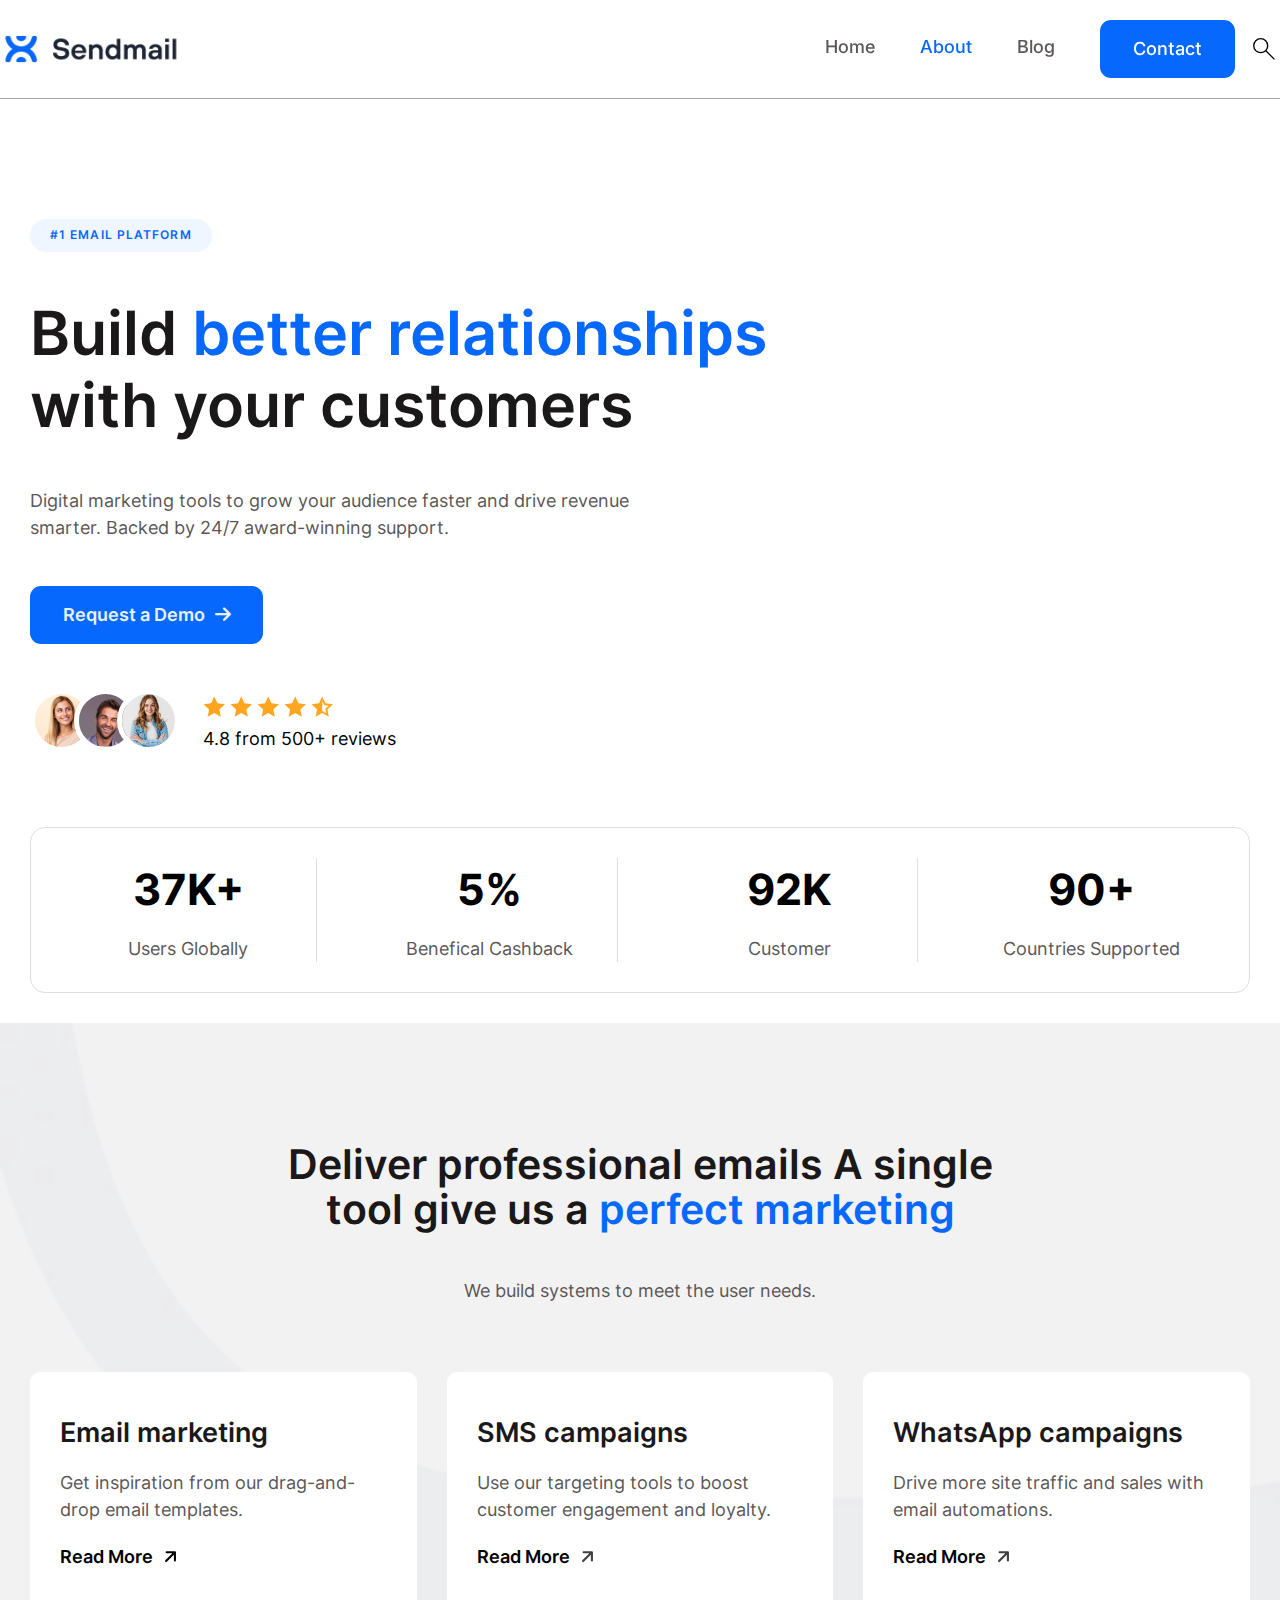
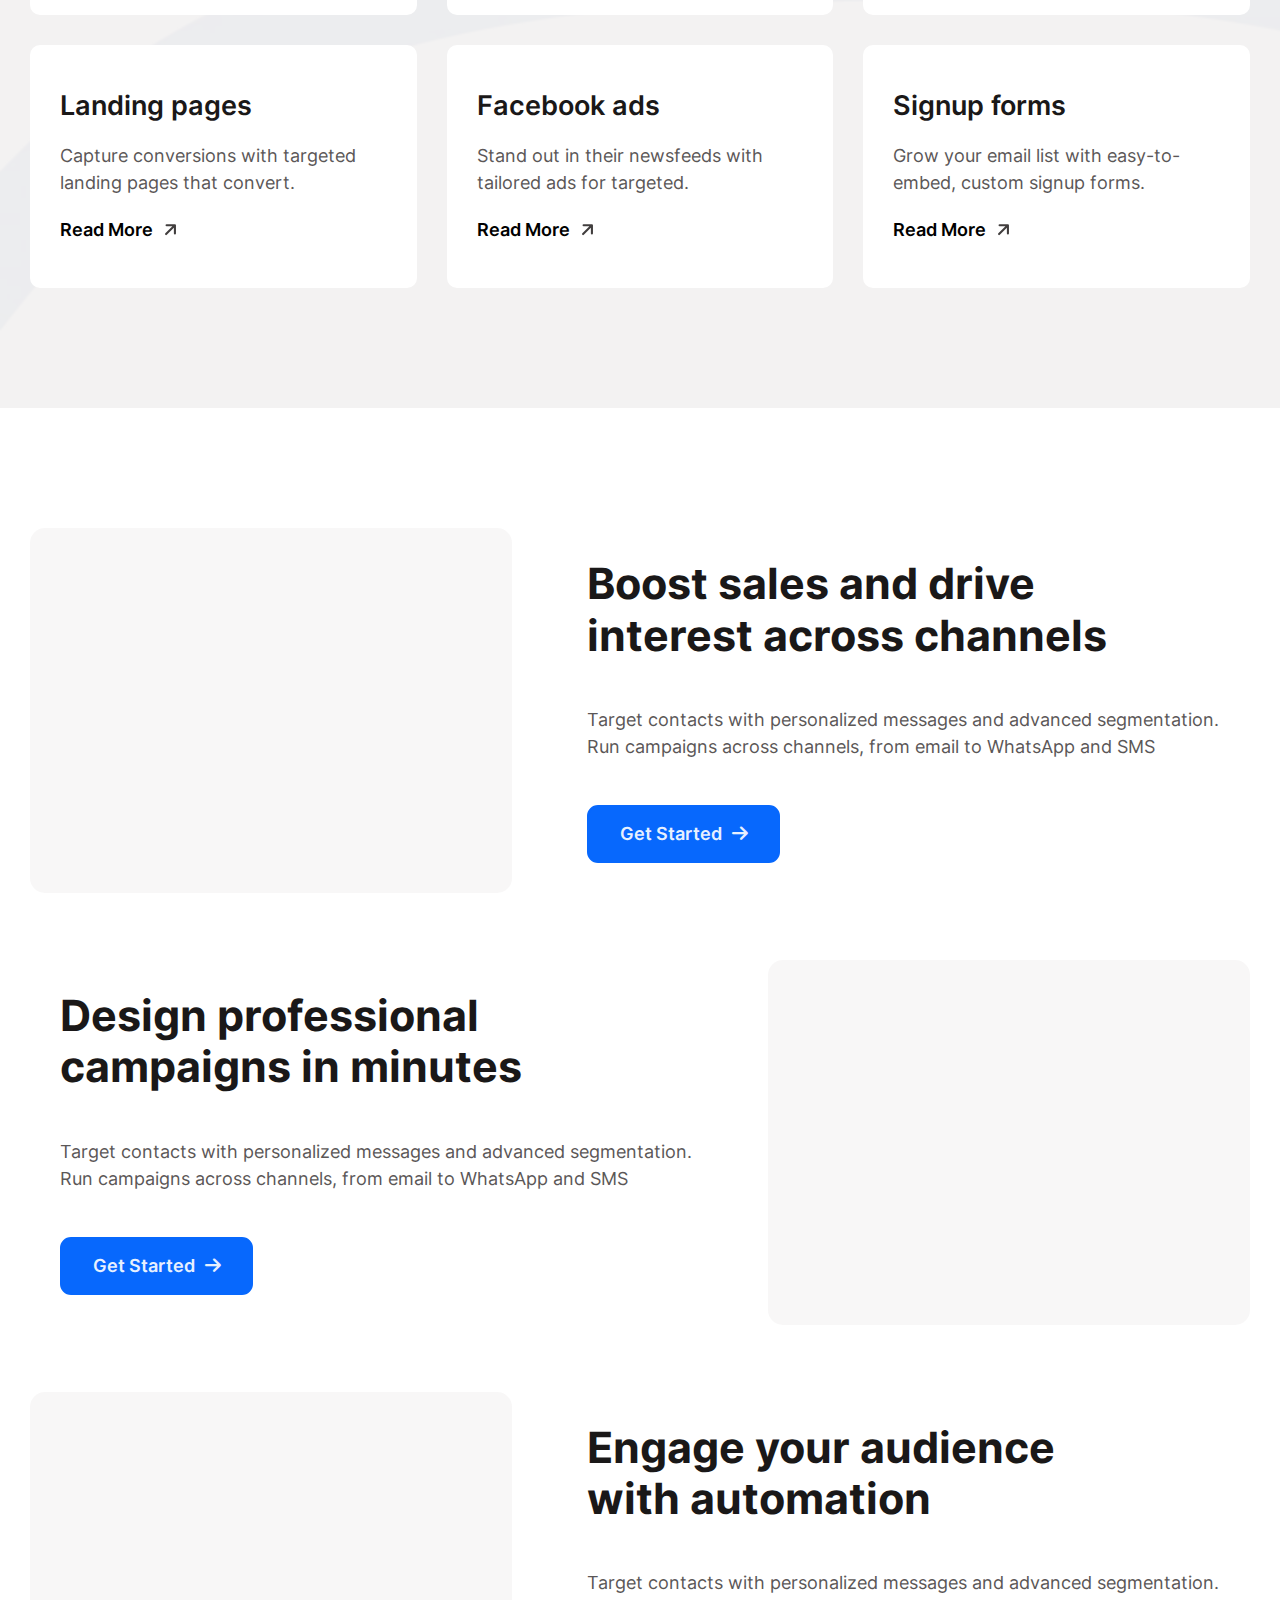
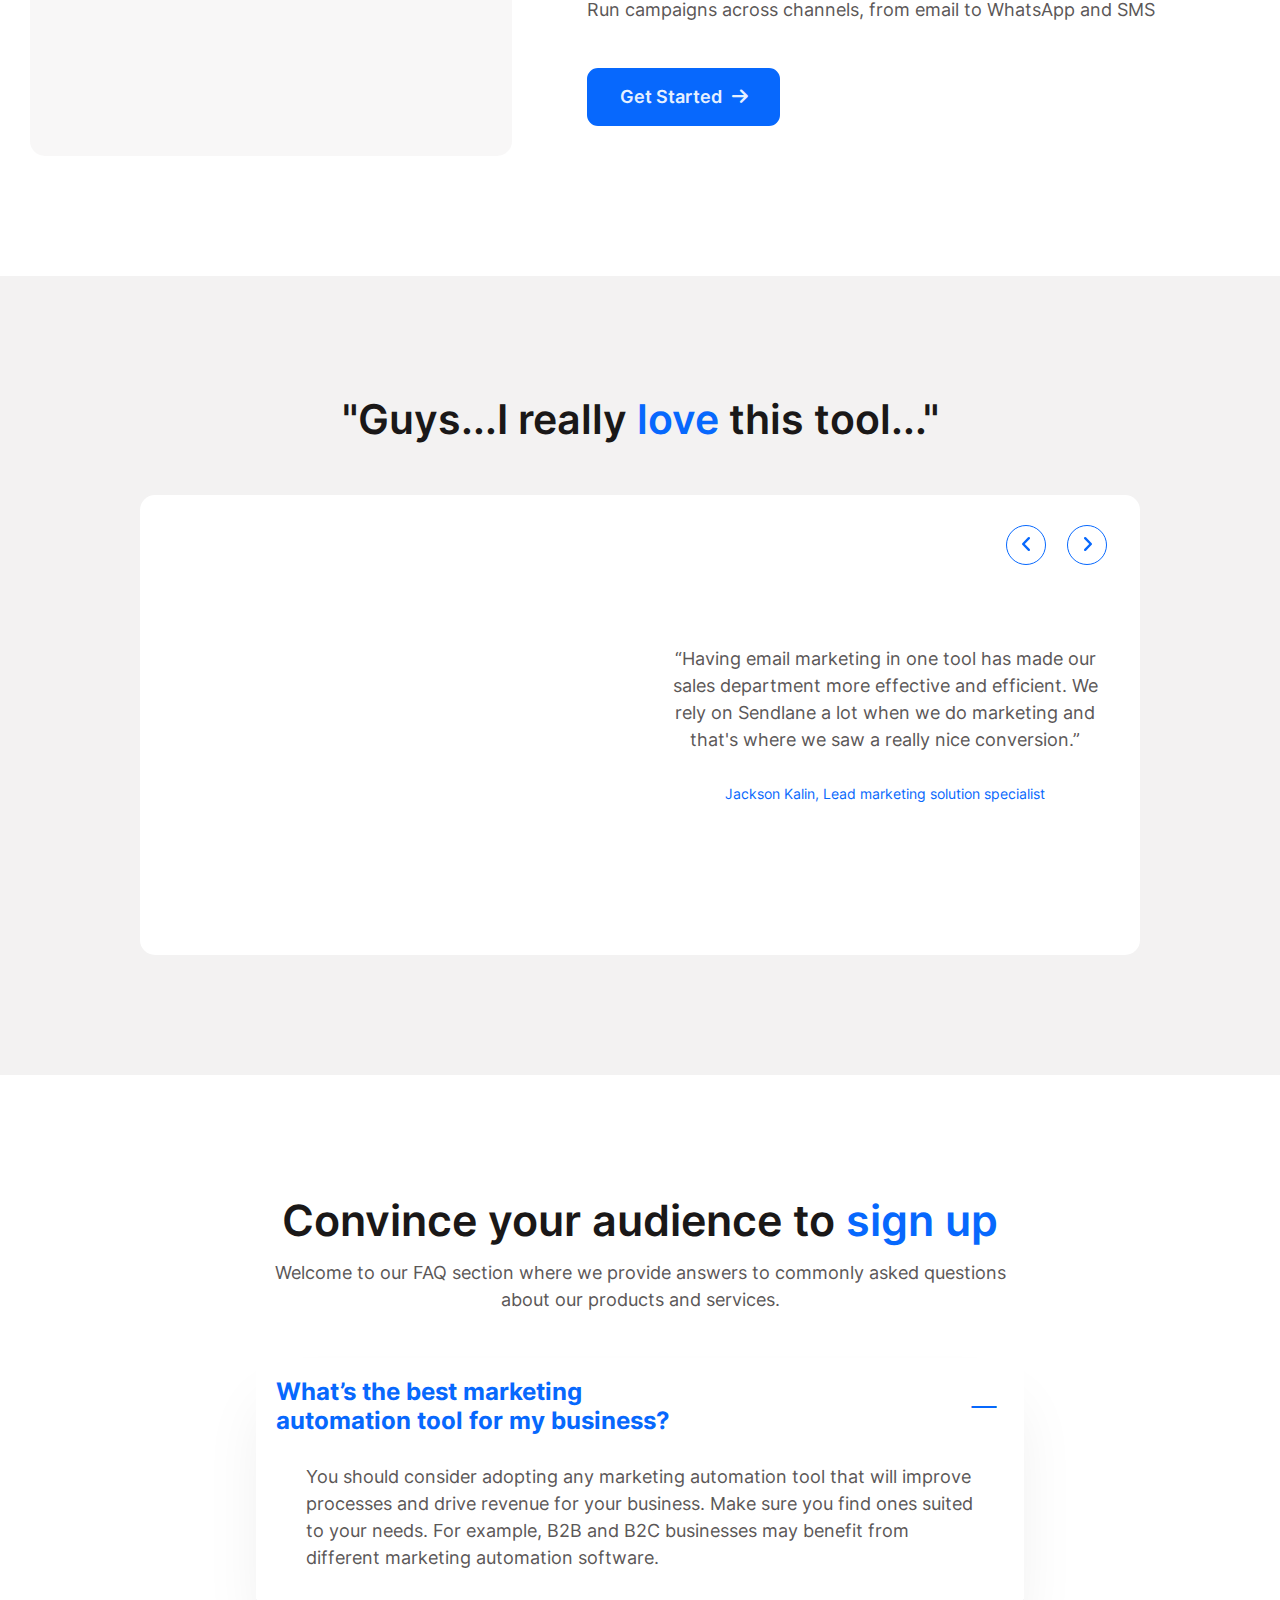
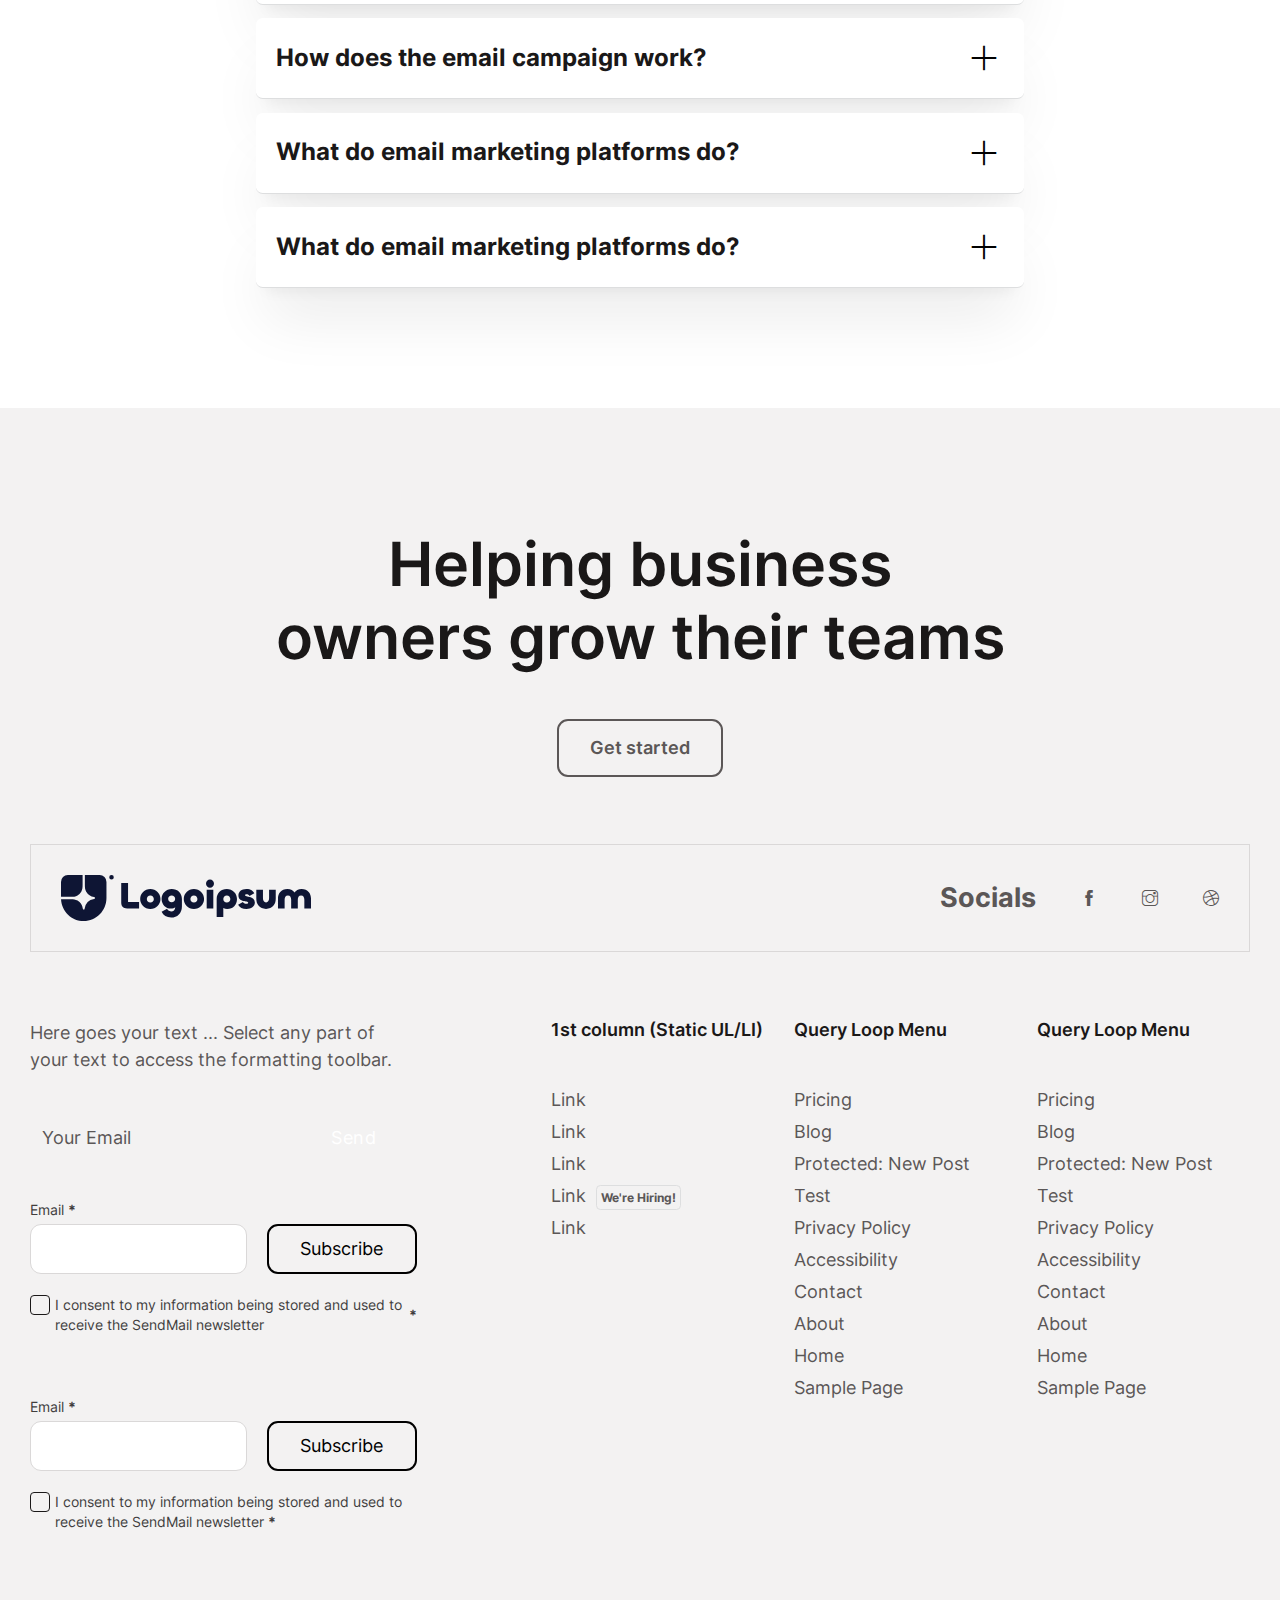
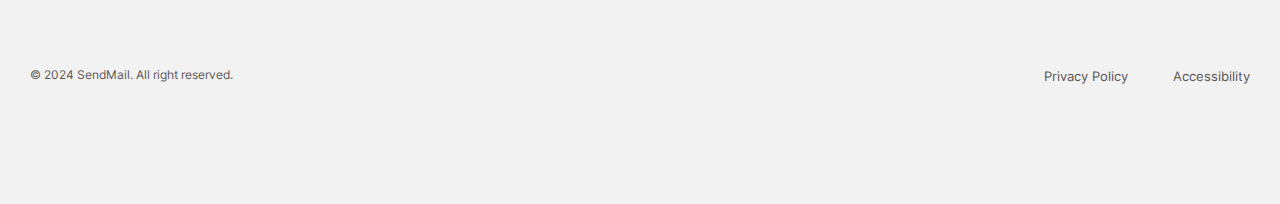
==== about/index.html @ 410b0bc0 "Updated/Added simply-static-1-1717700110" ====
<!DOCTYPE html>
<html lang="en-US">
<head>
<meta charset="UTF-8">
<meta name="viewport" content="width=device-width, initial-scale=1">
<title>About &#8211; SendMail</title>
<meta name="robots" content="noindex, nofollow">
<link rel="dns-prefetch" href="//fonts.googleapis.com">
<link rel="alternate" type="application/rss+xml" title="SendMail &raquo; Feed" href="/feed/">
<link rel="alternate" type="application/rss+xml" title="SendMail &raquo; Comments Feed" href="/comments/feed/">
<script>
window._wpemojiSettings = {"baseUrl":"https:\/\/s.w.org\/images\/core\/emoji\/15.0.3\/72x72\/","ext":".png","svgUrl":"https:\/\/s.w.org\/images\/core\/emoji\/15.0.3\/svg\/","svgExt":".svg","source":{"concatemoji":"\/wp-includes\/js\/wp-emoji-release.min.js?ver=6.5.4"}};
/*! This file is auto-generated */
!function(i,n){var o,s,e;function c(e){try{var t={supportTests:e,timestamp:(new Date).valueOf()};sessionStorage.setItem(o,JSON.stringify(t))}catch(e){}}function p(e,t,n){e.clearRect(0,0,e.canvas.width,e.canvas.height),e.fillText(t,0,0);var t=new Uint32Array(e.getImageData(0,0,e.canvas.width,e.canvas.height).data),r=(e.clearRect(0,0,e.canvas.width,e.canvas.height),e.fillText(n,0,0),new Uint32Array(e.getImageData(0,0,e.canvas.width,e.canvas.height).data));return t.every(function(e,t){return e===r[t]})}function u(e,t,n){switch(t){case"flag":return n(e,"🏳️‍⚧️","🏳️​⚧️")?!1:!n(e,"🇺🇳","🇺​🇳")&&!n(e,"🏴󠁧󠁢󠁥󠁮󠁧󠁿","🏴​󠁧​󠁢​󠁥​󠁮​󠁧​󠁿");case"emoji":return!n(e,"🐦‍⬛","🐦​⬛")}return!1}function f(e,t,n){var r="undefined"!=typeof WorkerGlobalScope&&self instanceof WorkerGlobalScope?new OffscreenCanvas(300,150):i.createElement("canvas"),a=r.getContext("2d",{willReadFrequently:!0}),o=(a.textBaseline="top",a.font="600 32px Arial",{});return e.forEach(function(e){o[e]=t(a,e,n)}),o}function t(e){var t=i.createElement("script");t.src=e,t.defer=!0,i.head.appendChild(t)}"undefined"!=typeof Promise&&(o="wpEmojiSettingsSupports",s=["flag","emoji"],n.supports={everything:!0,everythingExceptFlag:!0},e=new Promise(function(e){i.addEventListener("DOMContentLoaded",e,{once:!0})}),new Promise(function(t){var n=function(){try{var e=JSON.parse(sessionStorage.getItem(o));if("object"==typeof e&&"number"==typeof e.timestamp&&(new Date).valueOf()<e.timestamp+604800&&"object"==typeof e.supportTests)return e.supportTests}catch(e){}return null}();if(!n){if("undefined"!=typeof Worker&&"undefined"!=typeof OffscreenCanvas&&"undefined"!=typeof URL&&URL.createObjectURL&&"undefined"!=typeof Blob)try{var e="postMessage("+f.toString()+"("+[JSON.stringify(s),u.toString(),p.toString()].join(",")+"));",r=new Blob([e],{type:"text/javascript"}),a=new Worker(URL.createObjectURL(r),{name:"wpTestEmojiSupports"});return void(a.onmessage=function(e){c(n=e.data),a.terminate(),t(n)})}catch(e){}c(n=f(s,u,p))}t(n)}).then(function(e){for(var t in e)n.supports[t]=e[t],n.supports.everything=n.supports.everything&&n.supports[t],"flag"!==t&&(n.supports.everythingExceptFlag=n.supports.everythingExceptFlag&&n.supports[t]);n.supports.everythingExceptFlag=n.supports.everythingExceptFlag&&!n.supports.flag,n.DOMReady=!1,n.readyCallback=function(){n.DOMReady=!0}}).then(function(){return e}).then(function(){var e;n.supports.everything||(n.readyCallback(),(e=n.source||{}).concatemoji?t(e.concatemoji):e.wpemoji&&e.twemoji&&(t(e.twemoji),t(e.wpemoji)))}))}((window,document),window._wpemojiSettings);
</script>
<link rel="preconnect" href="https://fonts.gstatic.com/" crossorigin>
<link rel="stylesheet" id="bricks-advanced-themer-css" href="/wp-content/plugins/bricks-advanced-themer/assets/css/bricks-advanced-themer.css?ver=1716417690" media="all">
<style id="bricks-advanced-themer-inline-css">:root{--min-viewport:360;--max-viewport:1600;--base-font:10;--clamp-unit:1vw;}:root,.brxc-light-colors{}</style>
<style id="wp-emoji-styles-inline-css">img.wp-smiley, img.emoji {
		display: inline !important;
		border: none !important;
		box-shadow: none !important;
		height: 1em !important;
		width: 1em !important;
		margin: 0 0.07em !important;
		vertical-align: -0.1em !important;
		background: none !important;
		padding: 0 !important;
	}</style>
<link rel="stylesheet" id="automaticcss-core-css" href="/wp-content/uploads/automatic-css/automatic.css?ver=1716597364" media="all">
<style id="automaticcss-core-inline-css">/* File: automatic-custom-css.css - Version: 3.0.0-beta-2.2 - Generated: 2024-05-24 17:36:05 */</style>
<link rel="stylesheet" id="automaticcss-gutenberg-css" href="/wp-content/uploads/automatic-css/automatic-gutenberg.css?ver=1716597366" media="all">
<link rel="stylesheet" id="automaticcss-gutenberg-color-palette-css" href="/wp-content/uploads/automatic-css/automatic-gutenberg-color-palette.css?ver=1716597368" media="all">
<style id="classic-theme-styles-inline-css">/*! This file is auto-generated */
.wp-block-button__link{color:#fff;background-color:#32373c;border-radius:9999px;box-shadow:none;text-decoration:none;padding:calc(.667em + 2px) calc(1.333em + 2px);font-size:1.125em}.wp-block-file__button{background:#32373c;color:#fff;text-decoration:none}</style>
<link rel="stylesheet" id="bricks-frontend-css" href="/wp-content/themes/bricks/assets/css/frontend.min.css?ver=1715618964" media="all">
<style id="bricks-frontend-inline-css">:root {    --x-backtotop-stroke-width: 4px;}[data-x-backtotop] {    position: fixed;    background: none;    border: none;    box-shadow: none;    z-index: 10;    box-shadow: 10px 10px 30px 0 rgb(0 0 0 / 12%);    transition: all .125s ease-in;    text-align: center;    opacity: 0;    width: 60px;    height: 60px;    right: 40px;    bottom: 40px;    transform: translateY(10px);}[data-x-backtotop*=progress] {    height: auto!important;}[data-x-backtotop*=progress] {    border-radius: 1000px;}body.bricks-is-frontend [data-x-backtotop]:focus {    outline: none;}body.bricks-is-frontend [data-x-backtotop]:focus-visible {    outline: thin dotted currentcolor;}.x-back-to-top.brx-draggable.is-empty {    min-height: 0;    min-width: 0;}.x-back-to-top[aria-hidden=true] {    pointer-events: none;}.x-back-to-top_progress {    vertical-align: middle;    overflow: visible;    z-index: 1;}svg.x-back-to-top_progress:not(:root) {    overflow: visible;}.x-back-to-top_content {    display: flex;    align-items: center;    justify-content: center;    flex-direction: column;    height: 100%;    width: 100%;}[data-x-backtotop*=progress] .x-back-to-top_content {    position: absolute;    top: 0;    left: 0;    right: 0;    bottom: 0;    z-index: -1;    overflow: hidden;    border-radius: 1000px;}.x-back-to-top_progress-line {    fill: transparent;    stroke-width: calc( var(--x-backtotop-stroke-width) + 1px);    stroke: #111;    stroke-linecap: round;}.x-back-to-top_progress-background {    stroke: #e5e5e5;    fill: transparent;    stroke-width: var(--x-backtotop-stroke-width);}/* oxyprops */svg.x-back-to-top_progress {    inline-size: auto;}.x-back-to-top_builder-preview {    opacity: 1!important;    transform: none!important;}.brx-body.iframe [data-x-backtotop].brx-draggable {    transition: all .125s ease-in}.brx-body.iframe .x-back-to-top {    transition-property: all!important;}.brx-body.iframe .brx-draggable.is-empty:not(.editing) {    outline: none;}
@font-face{font-family:"Inter";font-weight:400;font-display:swap;src:url(/wp-content/uploads/2024/05/Inter-VariableFont_slntwght.woff2) format("woff2");}@font-face{font-family:"Inter";font-weight:600;font-display:swap;src:url(/wp-content/uploads/2024/05/Inter-VariableFont_slntwght.woff2) format("woff2");}@font-face{font-family:"Inter";font-weight:700;font-display:swap;src:url(/wp-content/uploads/2024/05/Inter-VariableFont_slntwght.woff2) format("woff2");}@font-face{font-family:"Inter";font-weight:800;font-display:swap;src:url(/wp-content/uploads/2024/05/Inter-VariableFont_slntwght.woff2) format("woff2");}</style>
<link rel="stylesheet" id="bricks-child-css" href="/wp-content/themes/bricks-child/style.css?ver=1709125742" media="all">
<link rel="stylesheet" id="bricks-font-awesome-6-css" href="/wp-content/themes/bricks/assets/css/libs/font-awesome-6.min.css?ver=1715618964" media="all">
<link rel="stylesheet" id="bricks-themify-icons-css" href="/wp-content/themes/bricks/assets/css/libs/themify-icons.min.css?ver=1715618964" media="all">
<link rel="stylesheet" id="x-ws-forms-css" href="/wp-content/plugins/bricksextras/components/assets/css/wsforms.css?ver=1.5.1" media="all">
<link rel="stylesheet" id="automaticcss-bricks-css" href="/wp-content/uploads/automatic-css/automatic-bricks.css?ver=1716597366" media="all">
<link rel="stylesheet" id="color-scheme-switcher-frontend-css" href="/wp-content/plugins/automaticcss-plugin/classes/Features/Color_Scheme_Switcher/css/frontend.css?ver=1716417782" media="all">
<link rel="stylesheet" id="automaticcss-frames-css" href="/wp-content/uploads/automatic-css/automatic-frames.css?ver=1716597368" media="all">
<style id="bricks-frontend-inline-inline-css">html {scroll-behavior: smooth}
/* GLOBAL VARIABLES CSS */
:root {}
/* COLOR VARS */
:root {
--bricks-color-acss_import_transparent: transparent;
}

/* THEME STYLE CSS */

/* BREAKPOINT: Desktop (BASE) */
 body {font-family: "Inter"}
 h1,  h2,  h3,  h4,  h5,  h6 {font-weight: 600}
 .brxe-container {width: 1280px}
 .woocommerce main.site-main {width: 1280px}
 #brx-content.wordpress {width: 1280px}

/* GLOBAL CLASSES CSS */

/* BREAKPOINT: Desktop (BASE) */
.header.brxe-div {border-bottom: 1px solid var(--neutral-semi-light)}
.header { margin-inline: auto; /* Uncomment line below if you want glass blur effect */	/* backdrop-filter: blur(5px); */}


/* BREAKPOINT: Desktop (BASE) */
.header__inner.brxe-container {display: flex; flex-direction: row; align-items: center; justify-content: space-between; align-self: center !important; padding-top: var(--space-s); padding-right: var(--section-padding-x); padding-bottom: var(--space-s); padding-left: var(--section-padding-x)}

/* BREAKPOINT: Mobile landscape */
@media (max-width: 767px) {
.header__inner.brxe-container {flex-wrap: nowrap}
}

/* BREAKPOINT: Desktop (BASE) */
.header__logo.brxe-image {width: 10em}


/* BREAKPOINT: Desktop (BASE) */
.nav.brxe-nav-menu .bricks-mobile-menu-toggle {color: var(--fr-text-dark)}
.nav.brxe-nav-menu .bricks-mobile-menu > li > a {color: var(--fr-text-light)}
.nav.brxe-nav-menu .bricks-mobile-menu > li > .brx-submenu-toggle > * {color: var(--fr-text-light)}
.nav.brxe-nav-menu .bricks-nav-menu > li {margin-left: 0}
.nav.brxe-nav-menu .bricks-nav-menu .sub-menu .brx-submenu-toggle > a + button {color: var(--link-color); font-size: var(--text-s); line-height: 1}
.nav.brxe-nav-menu .bricks-nav-menu .sub-menu {background-color: var(--shade-ultra-light)}
.nav.brxe-nav-menu .bricks-nav-menu .sub-menu > li > a {color: var(--link-color)}
.nav.brxe-nav-menu .bricks-nav-menu .sub-menu > li > .brx-submenu-toggle > * {color: var(--link-color)}
.nav.brxe-nav-menu .bricks-mobile-menu .sub-menu > li > a {color: var(--fr-text-light)}
.nav.brxe-nav-menu .bricks-mobile-menu .sub-menu > li > .brx-submenu-toggle > * {color: var(--fr-text-light)}
.nav.brxe-nav-menu .bricks-nav-menu > li:hover > a {color: var(--link-color-hover)}
.nav.brxe-nav-menu .bricks-nav-menu > li:hover > .brx-submenu-toggle > * {color: var(--link-color-hover)}
.nav.brxe-nav-menu {font-variation-settings: "wght" 500; width: 100%; display: flex; justify-content: flex-end}
.nav.brxe-nav-menu .bricks-nav-menu > li > a {color: var(--neutral-semi-dark); line-height: var(--btn-line-height); font-weight: 200; padding-top: calc(var(--btn-pad-y) / 1); padding-bottom: calc(var(--btn-pad-y) / 1); justify-content: center}
.nav.brxe-nav-menu .bricks-nav-menu > li > .brx-submenu-toggle > * {color: var(--neutral-semi-dark); line-height: var(--btn-line-height); font-weight: 200; padding-top: calc(var(--btn-pad-y) / 1); padding-bottom: calc(var(--btn-pad-y) / 1)}
.nav.brxe-nav-menu .bricks-nav-menu .current-menu-item > a {color: var(--link-color-active)}
.nav.brxe-nav-menu .bricks-nav-menu .current-menu-item > .brx-submenu-toggle > * {color: var(--link-color-active)}
.nav.brxe-nav-menu .bricks-nav-menu > .current-menu-parent > a {color: var(--link-color-active)}
.nav.brxe-nav-menu .bricks-nav-menu > .current-menu-parent > .brx-submenu-toggle > * {color: var(--link-color-active)}
.nav.brxe-nav-menu .bricks-nav-menu > .current-menu-ancestor > a {color: var(--link-color-active)}
.nav.brxe-nav-menu .bricks-nav-menu > .current-menu-ancestor > .brx-submenu-toggle > * {color: var(--link-color-active)}
.nav.brxe-nav-menu .bricks-nav-menu .sub-menu > li:hover > a {color: var(--link-color-hover)}
.nav.brxe-nav-menu .bricks-nav-menu .sub-menu > li:hover > .brx-submenu-toggle > * {color: var(--link-color-hover)}
.nav.brxe-nav-menu .bricks-nav-menu .sub-menu .brx-submenu-toggle > a:hover + button {color: var(--link-color-hover)}
.nav.brxe-nav-menu .bricks-nav-menu .sub-menu button[aria-expanded="true"] > * {transform:  rotateZ(270deg)}
.nav.brxe-nav-menu .bricks-nav-menu button[aria-expanded="true"] > * {transform:  rotateZ(180deg)}
.nav.brxe-nav-menu .bricks-nav-menu .sub-menu .brx-submenu-toggle button {padding-right: 20px}
.nav.brxe-nav-menu .bricks-nav-menu .sub-menu a {padding-right: 0; padding-left: 0}
.nav.brxe-nav-menu .bricks-nav-menu .sub-menu button {padding-right: 0; padding-left: 0}
.nav.brxe-nav-menu .bricks-nav-menu {gap: var(--content-gap)}
.nav.brxe-nav-menu .bricks-nav-menu > li > .brx-submenu-toggle {justify-content: center}
/* This menu automatically turns the last link in your menu into a button and positions it to the right. This is better than using a physical button outside your menu, because it retains a working link for the CTA item in your mobile menu and maintains proper semantic menu/list structure. All styling can be adjusted below */.nav { --link-color: var(--primary-ultra-dark); --link-color-hover: var(--primary-hover); --link-color-active: var(--primary);	--button-color: var(--primary); --button-color-hover: var(--primary-hover);  --button-text: var(--fr-text-light);  --button-text-hover: var(--fr-text-light);  --toggle-gap: .5em; --sub-li-padding: 1em;} .nav ul.bricks-mobile-menu { display: flex; align-items: center;} .show-mobile-menu ul.bricks-mobile-menu { display: flex; flex-direction: column; align-items: flex-start;} .nav { 	align-items: center; } .nav nav {	width: 100%;}/* Center Navigation when Nav is set to width:100% */.nav .bricks-nav-menu > li:first-child,.nav .bricks-nav-menu > li:last-child { margin-inline-start: auto;}/* Button Styling */.nav .bricks-nav-menu > li:last-child a {	background-color: var(--button-color); border-color: var(--button-color);	color: var(--button-text)!important; border-width: var(--btn-border-size); border-radius: var(--btn-radius); border-style: solid;  min-inline-size: var(--btn-width); line-height: var(--btn-line-height);  letter-spacing: var(--btn-letter-spacing); text-transform: var(--btn-text-transform); text-decoration: var(--btn-text-decoration);	font-style: var(--btn-text-style); font-weight: var(--btn-weight); padding: var(--btn-pad-y) var(--btn-pad-x); justify-content: center; text-align: center;}/* Button Hover Styling */.nav .bricks-nav-menu > li:last-child a:hover {	background-color: var(--button-color-hover); border-color: var(--button-color-hover);	color: var(--button-text-hover)!important;} .nav .brx-submenu-toggle {	display: flex; flex-direction: row; gap: var(--toggle-gap);} .nav .brx-submenu-toggle button { margin: 0!important; padding: 0!important;} .nav .sub-menu {	min-inline-size: max-content!important;} .nav .sub-menu li {	padding-inline: var(--sub-li-padding);}

/* BREAKPOINT: Tablet portrait */
@media (max-width: 991px) {
.nav.brxe-nav-menu {line-height: 0}
}
/* BREAKPOINT: Mobile landscape */
@media (max-width: 767px) {
.nav.brxe-nav-menu .bricks-mobile-menu > .menu-item-has-children .brx-submenu-toggle button {color: var(--fr-text-light)}
}

/* BREAKPOINT: Desktop (BASE) */
.fr-hero.brxe-section {row-gap: var(--container-gap)}


/* BREAKPOINT: Desktop (BASE) */
.fr-hero-bravo__content-wrapper.brxe-container {align-items: flex-start; justify-content: center; text-align: left; row-gap: var(--space-l)}
b


/* BREAKPOINT: Desktop (BASE) */
.fr-cta-links-alpha.brxe-block {display: flex; flex-wrap: wrap; row-gap: var(--space-m); column-gap: var(--space-m); width: 100%; flex-direction: row; align-items: center}

/* BREAKPOINT: Mobile portrait */
@media (max-width: 478px) {
/* CUSTOM CSS */
.fr-cta-links-alpha > * {
  width: 100% !important;
}
}

/* BREAKPOINT: Desktop (BASE) */
.fr-avatar-group-alpha.brxe-div {display: flex; flex-wrap: nowrap; justify-content: flex-start; width: var(--avatar-size); margin-right: 65px; align-items: center; column-gap: var(--space-m)}
.fr-avatar-group-alpha {	--overlap: 2.75em; --avatar-size: 3.5em;} .fr-avatar-group-alpha > *:not(:first-child) {	margin-left: calc(var(--overlap) * -1);}


/* BREAKPOINT: Desktop (BASE) */
.fr-avatar-group-alpha__avatar.brxe-image:not(.tag) {object-fit: cover; border: 5px solid var(--white); border-radius: 50vw}
.fr-avatar-group-alpha__avatar.brxe-image img {object-fit: cover; border: 5px solid var(--white); border-radius: 50vw}
.fr-avatar-group-alpha__avatar.brxe-image {width: var(--avatar-size); overflow: hidden; height: var(--avatar-size)}


/* BREAKPOINT: Desktop (BASE) */
.fr-rating-alpha.brxe-div {display: flex; row-gap: .25em; column-gap: .25em}
/* RATINGS WON'T RENDER IN BUILDER *//* To change the star rating, change the value of the data attribute in the attributes tab on this element. If you want the rating to be generated dynamically, create a "rating" custom field for your parent element and then inject the value of that field dynamically into the data attribute value field. */.fr-rating-alpha {	--icon-size: 1.25em;} .fr-rating-alpha > *:first-child {display: none;} /* Hide half star by default */[data-rating*="."] > *:first-child {display: flex;} /* Show half star for decimal ratings */[data-rating*=".0"] > *:first-child {display: none !important;} /* Hide half star for .0 ratings */[data-rating^="1"] > *:nth-child(n+3) { display: none;}[data-rating^="2"] > *:nth-child(n+4) { display: none;}[data-rating^="3"] > *:nth-child(n+5) { display: none;}[data-rating^="4"] > *:nth-child(n+6) { display: none;}


/* BREAKPOINT: Desktop (BASE) */
.fr-rating-alpha__icon.brxe-icon {color: #ffa51f; fill: #ffa51f; font-size: var(--text-m)}


/* BREAKPOINT: Desktop (BASE) */
.fr-rating-alpha__icon-half.brxe-icon {order: 1}


/* BREAKPOINT: Desktop (BASE) */
.accent-heading.brxe-text-basic {font-size: var(--text-s); line-height: 1; color: var(--primary); text-transform: uppercase; letter-spacing: 1.1px; font-weight: 600; order: -1; padding-top: calc(var(--space-xs) / 1.3); padding-right: var(--space-s); padding-bottom: calc(var(--space-xs) / 1.3); padding-left: var(--space-s); background-color: var(--primary-light-trans-20); border-radius: var(--radius-xl)}


/* BREAKPOINT: Desktop (BASE) */
.stat-wrapper.brxe-block {row-gap: var(--space-xs); align-items: center; border-right-width: 1px; border-right-style: solid}


/* BREAKPOINT: Desktop (BASE) */
.stat-wrapper__counter.brxe-counter {font-size: var(--text-xxl); font-weight: 700; color: var(--black)}


/* BREAKPOINT: Desktop (BASE) */
.fr-feature-section-alpha.brxe-section {row-gap: var(--container-gap); background-color: var(--fr-bg-light); background-image: url(/wp-content/uploads/2024/05/Sendmail-Deliver-BG-2-1024x584.webp); background-size: cover; background-blend-mode: color-burn}


/* BREAKPOINT: Desktop (BASE) */
.fr-intro-alpha.brxe-container {align-items: center; text-align: center; row-gap: var(--content-gap)}

/* BREAKPOINT: Mobile landscape */
@media (max-width: 767px) {
.fr-intro-alpha.brxe-container {text-align: left; align-items: flex-start}
}

/* BREAKPOINT: Desktop (BASE) */
.fr-intro-alpha__heading.brxe-heading {line-height: 1.1; width: 30h}

/* BREAKPOINT: Mobile landscape */
@media (max-width: 767px) {
.fr-intro-alpha__heading.brxe-heading {font-size: var(--h1)}
}

/* BREAKPOINT: Desktop (BASE) */
.fr-feature-grid-alpha.brxe-container {display: grid; align-items: initial; grid-gap: var(--grid-gap); grid-template-columns: var(--grid-3); grid-template-rows: var(--grid-1); align-items: stretch; margin-top: 0; margin-bottom: 0; padding-left: 0}
.fr-feature-grid-alpha {	list-style-type: none;}

/* BREAKPOINT: Tablet portrait */
@media (max-width: 991px) {
.fr-feature-grid-alpha.brxe-container {grid-template-columns: var(--grid-2)}
}
/* BREAKPOINT: Mobile portrait */
@media (max-width: 478px) {
.fr-feature-grid-alpha.brxe-container {grid-template-columns: var(--grid-1)}
}

/* BREAKPOINT: Desktop (BASE) */
.fr-feature-card-alpha.brxe-div {flex-direction: column; display: flex; row-gap: var(--fr-card-gap); position: relative; padding-top: var(--space-l); padding-right: var(--fr-card-padding); padding-bottom: var(--space-l); padding-left: var(--fr-card-padding); background-color: var(--white); border-radius: var(--radius-m); align-self: flex-start !important; align-items: flex-start}
.fr-feature-card-alpha {	--icon-size: 2.5em; --icon-fill-color: var(--text-dark); --icon-stroke-color: var(--text-dark); --icon-fill-color-hover: var(--text-dark);  --icon-stroke-color-hover: var(--text-dark);}


/* BREAKPOINT: Desktop (BASE) */
.fr-feature-card-alpha__body.brxe-div {display: flex; flex-direction: column; row-gap: var(--fr-card-gap); position: static}


/* BREAKPOINT: Desktop (BASE) */
.fr-feature-card-alpha__heading.brxe-heading {position: static}


/* BREAKPOINT: Desktop (BASE) */
.fr-feature-card-alpha__lede.brxe-text-basic {margin-top: 0}


/* BREAKPOINT: Desktop (BASE) */
.fr-feature-grid-delta.brxe-container {display: grid; align-items: initial; grid-gap: var(--container-gap); grid-template-columns: var(--grid-1); grid-template-rows: var(--grid-1); margin-top: 0; margin-bottom: 0; padding-left: 0}
/* Grid Alternate */@media (min-width: 768px) {	.fr-feature-grid-delta .fr-feature-card-delta:nth-child(even) > *:last-child {  order: 1; }} .fr-feature-grid-delta{list-style-type: none;}


/* BREAKPOINT: Desktop (BASE) */
.fr-feature-card-delta.brxe-block {display: grid; align-items: initial; grid-template-columns: var(--grid-12); grid-template-rows: var(--grid-1); grid-auto-flow: column}
@media (min-width: 768px) {   .fr-feature-card-delta > *:first-child {  grid-column: span 7; }  .fr-feature-card-delta > *:last-child {  grid-column: span 5; }}

/* BREAKPOINT: Mobile landscape */
@media (max-width: 767px) {
.fr-feature-card-delta.brxe-block {row-gap: 0px; grid-template-columns: initial; grid-auto-flow: row}
}

/* BREAKPOINT: Desktop (BASE) */
.fr-feature-card-delta__content-wrapper.brxe-block {row-gap: var(--content-gap); padding-top: var(--fr-card-padding); padding-right: var(--fr-card-padding); padding-bottom: var(--fr-card-padding); padding-left: var(--fr-card-padding); justify-content: center}

/* BREAKPOINT: Mobile portrait */
@media (max-width: 478px) {
.fr-feature-card-delta__content-wrapper.brxe-block {padding-right: 0; padding-bottom: 0; padding-left: 0}
}

/* BREAKPOINT: Desktop (BASE) */
.fr-feature-card-delta__heading.brxe-heading {font-weight: 700; font-size: var(--text-xxl)}


/* BREAKPOINT: Desktop (BASE) */
.fr-feature-card-delta__media-wrapper.brxe-block {height: 100%; order: -1; justify-content: center; padding-top: var(--space-m); padding-right: var(--space-m); padding-bottom: var(--space-m); padding-left: var(--space-m); background-color: var(--neutral-light-trans-20); border-radius: var(--radius-l)}


/* BREAKPOINT: Desktop (BASE) */
.fr-feature-card-delta__image.brxe-image:not(.tag) {object-fit: cover; border-radius: var(--radius-l)}
.fr-feature-card-delta__image.brxe-image img {object-fit: cover; border-radius: var(--radius-l)}
.fr-feature-card-delta__image.brxe-image {width: 100%; height: 100%}


/* BREAKPOINT: Desktop (BASE) */
.footer.brxe-section {background-color: var(--fr-bg-light)}


/* BREAKPOINT: Desktop (BASE) */
.footer-container.brxe-container {row-gap: var(--container-gap)}


/* BREAKPOINT: Desktop (BASE) */
.footer__cta.brxe-block {display: flex; flex-direction: column; align-items: center; row-gap: var(--content-gap)}


/* BREAKPOINT: Desktop (BASE) */
.footer__cta-heading.brxe-heading {font-size: var(--h1); text-align: center}


/* BREAKPOINT: Desktop (BASE) */
.footer__header.brxe-block {padding-top: var(--space-m); padding-right: var(--space-m); padding-bottom: var(--space-m); padding-left: var(--space-m); display: flex; flex-direction: row; justify-content: center; border: .1rem solid var(--neutral-light); align-items: center; flex-wrap: nowrap}


/* BREAKPOINT: Desktop (BASE) */
.footer__social-wrapper.brxe-block {flex-direction: row; align-items: center; column-gap: var(--content-gap); justify-content: flex-end}


/* BREAKPOINT: Desktop (BASE) */
.footer__socials-text.brxe-text-basic {font-size: var(--h3); font-weight: 700}


/* BREAKPOINT: Desktop (BASE) */
.footer__socials.brxe-div {display: flex; column-gap: var(--content-gap)}


/* BREAKPOINT: Desktop (BASE) */
.footer__social-icon.brxe-icon {font-size: 1.6rem}


/* BREAKPOINT: Desktop (BASE) */
.footer__footer.brxe-block {row-gap: var(--container-gap)}


/* BREAKPOINT: Desktop (BASE) */
.footer__footer-intro.brxe-block {row-gap: var(--content-gap); display: grid; align-items: initial; grid-template-columns: var(--grid-12); grid-gap: var(--grid-gap)}

/* BREAKPOINT: Mobile landscape */
@media (max-width: 767px) {
.footer__footer-intro.brxe-block {grid-template-columns: var(--grid-1)}
}

/* BREAKPOINT: Desktop (BASE) */
.footer__newsletter.brxe-block {row-gap: var(--content-gap); grid-column: 1/5}

/* BREAKPOINT: Mobile landscape */
@media (max-width: 767px) {
.footer__newsletter.brxe-block {grid-column: span 1}
}

/* BREAKPOINT: Desktop (BASE) */
.footer-newsletter__form.brxe-form .submit-button-wrapper {width: 50%}
.footer-newsletter__form.brxe-form .bricks-button {background-color: var(--action); color: var(--white)}
.footer-newsletter__form.brxe-form .form-group:not(:last-child) {padding-bottom: 0}
.footer-newsletter__form.brxe-form .form-group input {background-color: var(--shade-light-trans-80); border: .1rem solid var(--shade-ultra-dark-trans-20)}
.footer-newsletter__form.brxe-form .flatpickr {background-color: var(--shade-light-trans-80); border: .1rem solid var(--shade-ultra-dark-trans-20)}
.footer-newsletter__form.brxe-form select {background-color: var(--shade-light-trans-80); color: var(--shade-trans-60); border: .1rem solid var(--shade-ultra-dark-trans-20)}
.footer-newsletter__form.brxe-form textarea {background-color: var(--shade-light-trans-80); border: .1rem solid var(--shade-ultra-dark-trans-20)}
.footer-newsletter__form.brxe-form ::placeholder {color: var(--shade-trans-60)}
.footer-newsletter__form.brxe-form .bricks-button:not([type=submit]) {border: .1rem solid var(--shade-ultra-dark-trans-20)}
.footer-newsletter__form.brxe-form .choose-files {border: .1rem solid var(--shade-ultra-dark-trans-20)}
.footer-newsletter__form {	flex-wrap: nowrap; gap: 1rem;} .footer-newsletter__form [type="submit"] {	height: 100%;}

/* BREAKPOINT: Mobile landscape */
@media (max-width: 767px) {
.footer-newsletter__form.brxe-form .form-group input {text-align: left}
.footer-newsletter__form.brxe-form select {text-align: left}
.footer-newsletter__form.brxe-form textarea {text-align: left}
}

/* BREAKPOINT: Desktop (BASE) */
.footer__nav-wrapper.brxe-block {grid-column: 6/-1}

/* BREAKPOINT: Mobile landscape */
@media (max-width: 767px) {
.footer__nav-wrapper.brxe-block {grid-column: span 1}
}

/* BREAKPOINT: Desktop (BASE) */
.footer-nav-wrapper.brxe-block {display: grid; align-items: initial; grid-template-columns: var(--grid-3); grid-gap: var(--grid-gap)}

/* BREAKPOINT: Mobile landscape */
@media (max-width: 767px) {
.footer-nav-wrapper.brxe-block {grid-template-columns: var(--grid-3)}
}
/* BREAKPOINT: Mobile portrait */
@media (max-width: 478px) {
.footer-nav-wrapper.brxe-block {grid-template-columns: var(--grid-2)}
}

/* BREAKPOINT: Desktop (BASE) */
.footer-nav-column.brxe-div {display: flex; flex-direction: column; row-gap: var(--content-gap)}


/* BREAKPOINT: Desktop (BASE) */
.footer-nav-heading.brxe-heading {font-size: var(--text-m)}


/* BREAKPOINT: Desktop (BASE) */
.footer-menu.brxe-block {display: flex; flex-direction: column; row-gap: .5rem}


/* BREAKPOINT: Desktop (BASE) */
.footer-link-update.brxe-text-basic {font-size: var(--text-s); color: var(--action); font-weight: 700; padding-top: .4rem; padding-right: .4rem; padding-bottom: .4rem; padding-left: .4rem; background-color: var(--action-ultra-light); margin-left: 1rem; border: 1px solid var(--bricks-border-color); border-radius: var(--radius-xs)}


/* BREAKPOINT: Desktop (BASE) */
.footer__copy-legal.brxe-block {display: grid; align-items: initial; grid-template-columns: var(--grid-2); padding-top: var(--space-l); border-top: .1rem solid var(--neutral-ultra-light); align-items: center}

/* BREAKPOINT: Mobile landscape */
@media (max-width: 767px) {
.footer__copy-legal.brxe-block {grid-template-columns: var(--grid-1)}
}

/* BREAKPOINT: Desktop (BASE) */
.footer-bottom__left.brxe-block {flex-direction: row; row-gap: var(--space-xs); column-gap: var(--space-xs); align-items: center}

/* BREAKPOINT: Mobile portrait */
@media (max-width: 478px) {
.footer-bottom__left.brxe-block {flex-direction: column; align-items: flex-start}
}

/* BREAKPOINT: Desktop (BASE) */
.footer-copyright.brxe-text-basic {font-size: var(--text-s)}


/* BREAKPOINT: Desktop (BASE) */
.footer-legal-nav.brxe-block {flex-direction: row; column-gap: var(--content-gap)}


/* BREAKPOINT: Desktop (BASE) */
.footer-legal__li.brxe-div {line-height: 1}


/* BREAKPOINT: Desktop (BASE) */
.footer-legal__link-text.brxe-text-link {font-size: calc(var(--text-s) * 1.1)}


/* GLOBAL CSS */
/* Avoid FUC on frontend*/
.bricks-is-frontend .animation-trigger{
  opacity:0;
}
 
/* Animated Class*/
.animate{
  animation-name: fadeAnimation;
  animation-delay: calc(var(--delay, 0) * 200ms);
  animation-duration: var(--duration, 400ms);
  animation-timing-function: ease-in-out;
  animation-fill-mode: forwards;
}
 
/* Change translate Origin*/
.animation--left-to-right{
  --translate: -20px,0,0;
}
.animation--right-to-left{
  --translate: 20px,0,0;
}
.animation--top-to-bottom{
  --translate: 0,-20px,0;
}
.animation--bottom-to-top{
  --translate: 0,20px,0;
}
 
/* Keyframes */
@keyframes fadeAnimation{
  from{
    color: rgba(0, 0, 0, 0.35);
    transform: translate3d(var(--translate));
  }
  to{
    opacity: 1;
    transform: translate3d(0,0,0);
    color: rgba(0, 0, 0, 1);
  }
}

/* Initial State */
.bricks-is-frontend .animation-trigger {
  color: rgba(0, 0, 0, 0.35); /* Start with 35% opacity */
}

/* Animated Class */
.fade {
  animation-name: fadeInAnimation;
  animation-duration: var(--duration, 400ms);
  animation-timing-function: ease-in-out;
  animation-fill-mode: forwards;
}

/* Keyframes */
@keyframes fadeInAnimation {
  from {
    color: rgba(0, 0, 0, 0.35); /* Start with 35% opacity */
  }
  to {
    color: rgba(0, 0, 0, 1); /* End with 100% opacity */
  }
}
/* HEADER CSS (ID: 11) */

@media (max-width: 991px) {
#brxe-yryzcv .bricks-nav-menu-wrapper { display: none; }
#brxe-yryzcv .bricks-mobile-menu-toggle { display: block; }
}
/* BREAKPOINT: Desktop (BASE) */
#brxe-yryzcv button {height: 1.15em; width: 1.15em}


/* BREAKPOINT: Desktop (BASE) */
#brxe-vteckb svg {height: var(--icon); width: var(--icon)}
#brxe-vteckb button {height: var(--icon); width: var(--icon)}
#brxe-vteckb form {overflow: hidden}


/* BREAKPOINT: Desktop (BASE) */
#brxe-vykytl {display: flex; align-items: center; column-gap: var(--space-xs)}


/* BREAKPOINT: Desktop (BASE) */
#brxe-wpkctk {padding-right: 0; padding-left: 0}

/* BREAKPOINT: Tablet portrait */
@media (max-width: 991px) {
#brxe-wpkctk {padding-right: var(--section-padding-x); padding-left: var(--section-padding-x)}
}

/* CONTENT CSS (ID: 19) */

/* BREAKPOINT: Desktop (BASE) */
#brxe-yedmrv {height: var(--icon-size); width: var(--icon-size)}


/* BREAKPOINT: Desktop (BASE) */
#brxe-yzwldo {height: var(--icon-size); width: var(--icon-size)}


/* BREAKPOINT: Desktop (BASE) */
#brxe-vyrgmi {height: var(--icon-size); width: var(--icon-size)}


/* BREAKPOINT: Desktop (BASE) */
#brxe-pomfgc {height: var(--icon-size); width: var(--icon-size)}


/* BREAKPOINT: Desktop (BASE) */
#brxe-phleye {width: var(--icon-size); height: var(--icon-size)}


/* BREAKPOINT: Desktop (BASE) */
#brxe-uihlri {height: var(--icon-size); width: var(--icon-size)}


/* BREAKPOINT: Desktop (BASE) */
#brxe-eqzfju {color: var(--black)}


/* BREAKPOINT: Desktop (BASE) */
#brxe-domuxm {flex-direction: column; row-gap: calc(var(--space-xs) / 2)}


/* BREAKPOINT: Desktop (BASE) */
#brxe-tbooht {flex-direction: row; width: auto; align-items: center}

/* BREAKPOINT: Mobile landscape */
@media (max-width: 767px) {
#brxe-tbooht {row-gap: var(--space-xs)}
}

/* BREAKPOINT: Desktop (BASE) */
#brxe-pvngvw {border-right-width: 0}


/* BREAKPOINT: Desktop (BASE) */
#brxe-owbupd {display: grid; align-items: initial; grid-template-columns: var(--grid-4); padding-top: var(--space-m); padding-right: var(--space-m); padding-bottom: var(--space-m); padding-left: var(--space-m); border: 1px solid var(--bricks-border-color); border-radius: var(--radius-l)}


/* BREAKPOINT: Desktop (BASE) */
#brxe-dtuijy {padding-bottom: var(--space-m)}


/* BREAKPOINT: Desktop (BASE) */
#brxe-swmiqn {text-align: justify}


/* BREAKPOINT: Desktop (BASE) */
#brxe-ssacrk {font-weight: 600; color: var(--black); flex-direction: row-reverse}
#brxe-ssacrk .icon > svg {height: 25px}


/* BREAKPOINT: Desktop (BASE) */
#brxe-ltqkap {font-weight: 600; color: var(--black); flex-direction: row-reverse}
#brxe-ltqkap .icon > svg {fill: var(--neutral-dark); height: 25px}


/* BREAKPOINT: Desktop (BASE) */
#brxe-hkmckf {font-weight: 600; color: var(--black); flex-direction: row-reverse}
#brxe-hkmckf .icon > svg {fill: var(--neutral-dark); height: 25px}


/* BREAKPOINT: Desktop (BASE) */
#brxe-dxcwdx {font-weight: 600; color: var(--black); flex-direction: row-reverse}
#brxe-dxcwdx .icon > svg {fill: var(--neutral-dark); height: 25px}


/* BREAKPOINT: Desktop (BASE) */
#brxe-wqzdrf {font-weight: 600; color: var(--black); flex-direction: row-reverse}
#brxe-wqzdrf .icon > svg {fill: var(--neutral-dark); height: 25px}


/* BREAKPOINT: Desktop (BASE) */
#brxe-znicpl {font-weight: 600; color: var(--black); flex-direction: row-reverse}
#brxe-znicpl .icon > svg {fill: var(--neutral-dark); height: 25px}


/* FOOTER CSS (ID: 29) */

/* BREAKPOINT: Desktop (BASE) */
#brxe-gzfdjg .bricks-site-logo {width: 250px}


/* BREAKPOINT: Desktop (BASE) */
#brxe-vqvkgu {justify-content: flex-end}

/* BREAKPOINT: Mobile landscape */
@media (max-width: 767px) {
#brxe-vqvkgu {justify-content: flex-start}
}

/* BREAKPOINT: Desktop (BASE) */
#brxe-kqxrop {display: flex}


/* BREAKPOINT: Desktop (BASE) */
#brxe-ixrttd {border-top: 1px solid var(--action-ultra-light)}


/* BREAKPOINT: Desktop (BASE) */
#brxe-jrmops {right: 40px; bottom: 40px; transform:  translateY(10px); width: 50px}
#brxe-jrmops .x-back-to-top_progress-line {stroke: var(--action)}
#brxe-jrmops .x-back-to-top_progress {--x-backtotop-stroke-width: 3px}


/* TEMPLATE CSS */
/* BREAKPOINT: Desktop (BASE) */

						#brx-header.sticky.scrolling > .brxe-section,
						#brx-header.sticky.scrolling > .brxe-container,
						#brx-header.sticky.scrolling > .brxe-block,
						#brx-header.sticky.scrolling > .brxe-div {background-color: var(--white-trans-90)}</style>
<link rel="stylesheet" id="bricks-google-fonts-css" href="https://fonts.googleapis.com/css2?family=Inter:wght@100;200;300;400;500;600;700;800;900&#038;display=swap" media="all">
<script id="color-scheme-switcher-frontend-js-extra">var acss = {"color_mode":"light","enable_client_color_preference":"false"};</script>
<script src="/wp-content/plugins/automaticcss-plugin/classes/Features/Color_Scheme_Switcher/js/frontend.min.js?ver=1716417782" id="color-scheme-switcher-frontend-js"></script>
<link rel="https://api.w.org/" href="/wp-json/">
<link rel="alternate" type="application/json" href="/wp-json/wp/v2/pages/19">
<link rel="EditURI" type="application/rsd+xml" title="RSD" href="/xmlrpc.php?rsd">
<meta name="generator" content="WordPress 6.5.4">
<link rel="canonical" href="/about/">
<link rel="shortlink" href="/?p=19">
<link rel="alternate" type="application/json+oembed" href="/wp-json/oembed/1.0/embed?url=https%3A%2F%2F%2Fabout%2F">
<link rel="alternate" type="text/xml+oembed" href="/wp-json/oembed/1.0/embed?url=https%3A%2F%2F%2Fabout%2F#038;format=xml">

<!-- Facebook Open Graph (by Bricks) -->
<meta property="og:url" content="/about/">
<meta property="og:site_name" content="SendMail">
<meta property="og:title" content="About">
<meta property="og:description" content="About Us Welcome to our website! Here at {site_title}, we are dedicated to providing high-quality products and excellent customer service. Our team is passionate about what we do and strives to exceed our customers&#8217; expectations every day. Stay tuned for more updates on our latest offerings and promotions. Thank you for visiting!">
<meta property="og:type" content="website">
</head>

<body class="page-template-default page page-id-19 brx-body bricks-is-frontend wp-embed-responsive">		<a class="skip-link" href="#brx-content" aria-label="Skip to main content">Skip to main content</a>

					<a class="skip-link" href="#brx-footer" aria-label="Skip to footer">Skip to footer</a>
			<header id="brx-header" class="sticky on-scroll" data-slide-up-after="600"><div id="brxe-ureirh" class="brxe-div header bricks-lazy-hidden"><div id="brxe-wpkctk" class="brxe-container header__inner bricks-lazy-hidden">
<a id="brxe-lfzyer" class="brxe-image fr-logo header__logo tag" href="/"><img width="408" height="96" src="/wp-content/uploads/2024/05/Sendmail-Logo1.webp" class="css-filter size-full" alt="SendMail logo" loading="eager" decoding="async" srcset="/wp-content/uploads/2024/05/Sendmail-Logo1.webp 408w, /wp-content/uploads/2024/05/Sendmail-Logo1-300x71.webp 300w" sizes="(max-width: 408px) 100vw, 408px"></a><div id="brxe-vykytl" class="brxe-div bricks-lazy-hidden">
<div id="brxe-yryzcv" data-script-id="yryzcv" class="brxe-nav-menu nav">
<nav class="bricks-nav-menu-wrapper tablet_portrait"><ul id="menu-primary-menu" class="bricks-nav-menu">
<li id="menu-item-47" class="menu-item menu-item-type-post_type menu-item-object-page menu-item-home menu-item-47 bricks-menu-item"><a href="/">Home</a></li>
<li id="menu-item-49" class="menu-item menu-item-type-post_type menu-item-object-page current-menu-item page_item page-item-19 current_page_item menu-item-49 bricks-menu-item"><a href="/about/" aria-current="page">About</a></li>
<li id="menu-item-165" class="menu-item menu-item-type-post_type menu-item-object-page menu-item-165 bricks-menu-item"><a href="/blog/">Blog</a></li>
<li id="menu-item-50" class="menu-item menu-item-type-post_type menu-item-object-page menu-item-50 bricks-menu-item"><a href="/contact/">Contact</a></li>
</ul></nav>			<button class="bricks-mobile-menu-toggle" aria-haspopup="true" aria-label="Mobile menu" aria-expanded="false">
				<span class="bar-top"></span>
				<span class="bar-center"></span>
				<span class="bar-bottom"></span>
			</button>
			<nav class="bricks-mobile-menu-wrapper left"><ul id="menu-primary-menu-1" class="bricks-mobile-menu">
<li class="menu-item menu-item-type-post_type menu-item-object-page menu-item-home menu-item-47 bricks-menu-item"><a href="/">Home</a></li>
<li class="menu-item menu-item-type-post_type menu-item-object-page current-menu-item page_item page-item-19 current_page_item menu-item-49 bricks-menu-item"><a href="/about/" aria-current="page">About</a></li>
<li class="menu-item menu-item-type-post_type menu-item-object-page menu-item-165 bricks-menu-item"><a href="/blog/">Blog</a></li>
<li class="menu-item menu-item-type-post_type menu-item-object-page menu-item-50 bricks-menu-item"><a href="/contact/">Contact</a></li>
</ul></nav><div class="bricks-mobile-menu-overlay"></div>
</div>
<div id="brxe-vteckb" class="brxe-search">
<button aria-expanded="false" aria-label="Toggle Search" class="toggle"><svg class="" xmlns="http://www.w3.org/2000/svg" width="32" height="32" viewbox="0 0 24 24"><path fill="currentColor" d="m19.485 20.154l-6.262-6.262q-.75.639-1.725.989q-.975.35-1.96.35q-2.402 0-4.066-1.663q-1.664-1.664-1.664-4.065T5.47 5.436q1.663-1.667 4.064-1.667q2.402 0 4.068 1.664q1.666 1.664 1.666 4.067q0 1.042-.369 2.017q-.37.975-.97 1.668l6.262 6.261zM9.538 14.23q1.99 0 3.361-1.37q1.37-1.37 1.37-3.361q0-1.99-1.37-3.36q-1.37-1.37-3.36-1.37q-1.99 0-3.361 1.37q-1.37 1.37-1.37 3.36q0 1.99 1.37 3.36q1.37 1.37 3.36 1.37"></path></svg></button>			<div class="bricks-search-overlay">
				<div class="bricks-search-inner">
					<h4 class="title">Search site</h4>
<form role="search" method="get" class="bricks-search-form" action="/">
	<label for="search-input-vteckb" class="screen-reader-text"><span>Search ...</span></label>
	<input type="search" placeholder="Search ..." value="" name="s" id="search-input-vteckb">

	</form>
				</div>

				<button aria-label="Close search" class="close">×</button>			</div>
			</div>
</div>
</div></div></header><main id="brx-content"><section id="brxe-dtuijy" class="brxe-section fr-hero-bravo fr-hero bricks-lazy-hidden"><div id="brxe-zpfset" class="brxe-container fr-hero-bravo__content-wrapper bricks-lazy-hidden">
<h1 id="brxe-bltrqi" class="brxe-heading fr-hero-bravo__heading" data-interactions="[{&quot;id&quot;:&quot;mkxpfv&quot;,&quot;trigger&quot;:&quot;enterView&quot;,&quot;action&quot;:&quot;startAnimation&quot;,&quot;animationType&quot;:&quot;fadeIn&quot;,&quot;animationDuration&quot;:&quot;1.2s&quot;}]" data-interaction-id="64f430" data-interaction-hidden-on-load="1">Build <span style="color: var(--primary)">better relationships</span> with your customers</h1>
<p id="brxe-qrcqwh" class="brxe-text-basic fr-hero-bravo__lede fr-lede" data-interactions="[{&quot;id&quot;:&quot;rsiohn&quot;,&quot;trigger&quot;:&quot;enterView&quot;,&quot;action&quot;:&quot;startAnimation&quot;,&quot;animationType&quot;:&quot;fadeIn&quot;,&quot;animationDuration&quot;:&quot;1.2s&quot;},{&quot;id&quot;:&quot;jovnin&quot;,&quot;trigger&quot;:&quot;enterView&quot;,&quot;action&quot;:&quot;startAnimation&quot;,&quot;animationType&quot;:&quot;fadeIn&quot;,&quot;animationDuration&quot;:&quot;1.4s&quot;}]" data-interaction-id="02b1db" data-interaction-hidden-on-load="1">Digital marketing tools to grow your audience faster and drive revenue smarter. Backed by 24/7 award-winning support.</p>
<div id="brxe-rqnubu" class="brxe-block fr-cta-links-alpha bricks-lazy-hidden" data-interactions="[{&quot;id&quot;:&quot;gjfhzw&quot;,&quot;trigger&quot;:&quot;enterView&quot;,&quot;action&quot;:&quot;startAnimation&quot;,&quot;animationType&quot;:&quot;fadeIn&quot;,&quot;animationDuration&quot;:&quot;2s&quot;,&quot;animationDelay&quot;:&quot;0.3s&quot;}]" data-interaction-id="04ebb4" data-interaction-hidden-on-load="1">
<span id="brxe-nqttpy" class="brxe-button btn--primary bricks-button bricks-background-primary">Request a Demo<i class="fas fa-arrow-right"></i></span><div id="brxe-tbooht" class="brxe-block bricks-lazy-hidden">
<div id="brxe-zzztxn" class="brxe-div fr-avatar-group-alpha bricks-lazy-hidden">
<div id="brxe-zlseub" class="brxe-div fr-avatar-group-alpha__avatar-wrapper bricks-lazy-hidden"><figure id="brxe-pajymk" class="brxe-image fr-avatar-group-alpha__avatar tag"><img width="150" height="150" src="data:image/svg+xml,%3Csvg%20xmlns=&#039;http://www.w3.org/2000/svg&#039;%20viewBox=&#039;0%200%20150%20150&#039;%3E%3C/svg%3E" class="css-filter size-full bricks-lazy-hidden" alt="" decoding="async" data-src="/wp-content/uploads/2024/05/app-25-by-4.png" data-type="string"></figure></div>
<div id="brxe-rohdxn" class="brxe-div fr-avatar-group-alpha__avatar-wrapper bricks-lazy-hidden"><figure id="brxe-sxpopd" class="brxe-image fr-avatar-group-alpha__avatar tag"><img width="150" height="151" src="data:image/svg+xml,%3Csvg%20xmlns=&#039;http://www.w3.org/2000/svg&#039;%20viewBox=&#039;0%200%20150%20151&#039;%3E%3C/svg%3E" class="css-filter size-full bricks-lazy-hidden" alt="" decoding="async" data-src="/wp-content/uploads/2024/05/app-25-by-25.png" data-type="string"></figure></div>
<div id="brxe-wnuhjc" class="brxe-div fr-avatar-group-alpha__avatar-wrapper bricks-lazy-hidden"><figure id="brxe-jpdway" class="brxe-image fr-avatar-group-alpha__avatar tag"><img width="384" height="450" src="data:image/svg+xml,%3Csvg%20xmlns=&#039;http://www.w3.org/2000/svg&#039;%20viewBox=&#039;0%200%20384%20450&#039;%3E%3C/svg%3E" class="css-filter size-full bricks-lazy-hidden" alt="" decoding="async" fetchpriority="high" data-src="/wp-content/uploads/2024/05/business-consulting-6-byt-1-2.jpg" data-type="string" data-sizes="(max-width: 384px) 100vw, 384px" data-srcset="/wp-content/uploads/2024/05/business-consulting-6-byt-1-2.jpg 384w, /wp-content/uploads/2024/05/business-consulting-6-byt-1-2-256x300.jpg 256w"></figure></div>
</div>
<div id="brxe-domuxm" class="brxe-block bricks-lazy-hidden">
<span id="brxe-ohcaot" class="brxe-div fr-rating-alpha bricks-lazy-hidden" data-rating="4.5"><svg class="brxe-icon fr-rating-alpha__icon fr-rating-alpha__icon-half" id="brxe-yedmrv" xmlns="http://www.w3.org/2000/svg" viewbox="0 0 24 24"><path d="M12.0006 15.968L16.2473 18.3451L15.2988 13.5717L18.8719 10.2674L14.039 9.69434L12.0006 5.27502V15.968ZM12.0006 18.26L4.94715 22.2082L6.52248 14.2799L0.587891 8.7918L8.61493 7.84006L12.0006 0.5L15.3862 7.84006L23.4132 8.7918L17.4787 14.2799L19.054 22.2082L12.0006 18.26Z"></path></svg><svg class="brxe-icon fr-rating-alpha__icon" id="brxe-yzwldo" xmlns="http://www.w3.org/2000/svg" viewbox="0 0 24 24"><path d="M12.0006 18.26L4.94715 22.2082L6.52248 14.2799L0.587891 8.7918L8.61493 7.84006L12.0006 0.5L15.3862 7.84006L23.4132 8.7918L17.4787 14.2799L19.054 22.2082L12.0006 18.26Z"></path></svg><svg class="brxe-icon fr-rating-alpha__icon" id="brxe-vyrgmi" xmlns="http://www.w3.org/2000/svg" viewbox="0 0 24 24"><path d="M12.0006 18.26L4.94715 22.2082L6.52248 14.2799L0.587891 8.7918L8.61493 7.84006L12.0006 0.5L15.3862 7.84006L23.4132 8.7918L17.4787 14.2799L19.054 22.2082L12.0006 18.26Z"></path></svg><svg class="brxe-icon fr-rating-alpha__icon" id="brxe-pomfgc" xmlns="http://www.w3.org/2000/svg" viewbox="0 0 24 24"><path d="M12.0006 18.26L4.94715 22.2082L6.52248 14.2799L0.587891 8.7918L8.61493 7.84006L12.0006 0.5L15.3862 7.84006L23.4132 8.7918L17.4787 14.2799L19.054 22.2082L12.0006 18.26Z"></path></svg><svg class="brxe-icon fr-rating-alpha__icon" id="brxe-phleye" xmlns="http://www.w3.org/2000/svg" viewbox="0 0 24 24"><path d="M12.0006 18.26L4.94715 22.2082L6.52248 14.2799L0.587891 8.7918L8.61493 7.84006L12.0006 0.5L15.3862 7.84006L23.4132 8.7918L17.4787 14.2799L19.054 22.2082L12.0006 18.26Z"></path></svg><svg class="brxe-icon fr-rating-alpha__icon" id="brxe-uihlri" xmlns="http://www.w3.org/2000/svg" viewbox="0 0 24 24"><path d="M12.0006 18.26L4.94715 22.2082L6.52248 14.2799L0.587891 8.7918L8.61493 7.84006L12.0006 0.5L15.3862 7.84006L23.4132 8.7918L17.4787 14.2799L19.054 22.2082L12.0006 18.26Z"></path></svg></span><p id="brxe-eqzfju" class="brxe-text-basic">
4.8 from 500+ reviews</p>
</div>
</div>
</div>
<p id="brxe-hcdomy" class="brxe-text-basic accent-heading">#1 Email Platform</p>
</div>
<div id="brxe-owbupd" class="brxe-container brx-grid bricks-lazy-hidden">
<div id="brxe-nnzvci" class="brxe-block stat-wrapper bricks-lazy-hidden">
<div id="brxe-lmaozg" data-script-id="lmaozg" class="brxe-counter stat-wrapper__counter" data-bricks-counter-options="{&quot;countFrom&quot;:0,&quot;countTo&quot;:&quot;75&quot;,&quot;duration&quot;:1500,&quot;thousands&quot;:&quot;&quot;,&quot;separator&quot;:&quot;&quot;}">
<span class="count">0</span><span class="suffix">K+</span>
</div>
<p id="brxe-opvzuu" class="brxe-text-basic stat-wrapper__text">Users Globally</p>
</div>
<div id="brxe-tthgjg" class="brxe-block stat-wrapper bricks-lazy-hidden">
<div id="brxe-ewhduz" data-script-id="ewhduz" class="brxe-counter stat-wrapper__counter" data-bricks-counter-options="{&quot;countFrom&quot;:0,&quot;countTo&quot;:&quot;12&quot;,&quot;duration&quot;:1750,&quot;thousands&quot;:&quot;&quot;,&quot;separator&quot;:&quot;&quot;}">
<span class="count">0</span><span class="suffix">%</span>
</div>
<p id="brxe-mbeqie" class="brxe-text-basic stat-wrapper__text">Benefical Cashback</p>
</div>
<div id="brxe-kqglzf" class="brxe-block stat-wrapper bricks-lazy-hidden">
<div id="brxe-qjfaqt" data-script-id="qjfaqt" class="brxe-counter stat-wrapper__counter" data-bricks-counter-options="{&quot;countFrom&quot;:0,&quot;countTo&quot;:&quot;200&quot;,&quot;duration&quot;:2000,&quot;thousands&quot;:&quot;&quot;,&quot;separator&quot;:&quot;&quot;}">
<span class="count">0</span><span class="suffix">K</span>
</div>
<p id="brxe-fjvxev" class="brxe-text-basic stat-wrapper__text">Customer</p>
</div>
<div id="brxe-pvngvw" class="brxe-block stat-wrapper bricks-lazy-hidden">
<div id="brxe-ljoupt" data-script-id="ljoupt" class="brxe-counter stat-wrapper__counter" data-bricks-counter-options="{&quot;countFrom&quot;:0,&quot;countTo&quot;:&quot;190&quot;,&quot;duration&quot;:2225,&quot;thousands&quot;:&quot;&quot;,&quot;separator&quot;:&quot;&quot;}">
<span class="count">0</span><span class="suffix">+</span>
</div>
<p id="brxe-wbjfdw" class="brxe-text-basic stat-wrapper__text">Countries Supported</p>
</div>
</div></section><section id="brxe-hesuio" class="brxe-section fr-feature-section-alpha bricks-lazy-hidden"><div id="brxe-odlxzt" class="brxe-container fr-intro fr-intro-alpha bricks-lazy-hidden">
<h2 id="brxe-tosodm" class="brxe-heading fr-intro-alpha__heading">Deliver professional emails
A single tool give us a <span style="color: var(--primary)">perfect marketing</span>
</h2>
<p id="brxe-qukzwj" class="brxe-text-basic fr-lede fr-intro-alpha__lede">We build systems to meet the user needs.</p>
</div>
<ul id="brxe-eykgnt" class="brxe-container fr-feature-grid-alpha bricks-lazy-hidden">
<li id="brxe-faoejo" class="brxe-div fr-feature-card-alpha bricks-lazy-hidden"><div id="brxe-hbjdfs" class="brxe-div fr-feature-card-alpha__body bricks-lazy-hidden">
<h3 id="brxe-swmiqn" class="brxe-heading fr-feature-card-alpha__heading">Email marketing</h3>
<p id="brxe-bjkotx" class="brxe-text-basic fr-feature-card-alpha__lede">Get inspiration from our drag-and-drop email templates.</p>
<div id="brxe-tpstpe" class="brxe-div bricks-lazy-hidden"><span id="brxe-ssacrk" class="brxe-text-link"><span class="icon"><svg class="" xmlns="http://www.w3.org/2000/svg" width="undefined" height="undefined" viewbox="-6 -6.5 24 24"><path fill="currentColor" d="M7.828 2.414H2.243a1 1 0 1 1 0-2h8a.997.997 0 0 1 1 1v8a1 1 0 0 1-2 0V3.828l-6.779 6.779A1 1 0 0 1 1.05 9.192l6.778-6.778z"></path></svg></span><span class="text">Read More</span></span></div>
</div></li>
<li id="brxe-cdorzw" class="brxe-div fr-feature-card-alpha bricks-lazy-hidden"><div id="brxe-akzhus" class="brxe-div fr-feature-card-alpha__body bricks-lazy-hidden">
<h3 id="brxe-usxukv" class="brxe-heading fr-feature-card-alpha__heading">SMS campaigns</h3>
<p id="brxe-xuyhpk" class="brxe-text-basic fr-feature-card-alpha__lede">Use our targeting tools to boost customer engagement and loyalty.</p>
<div id="brxe-jefwkt" class="brxe-div bricks-lazy-hidden"><span id="brxe-ltqkap" class="brxe-text-link"><span class="icon"><svg class="fill" xmlns="http://www.w3.org/2000/svg" width="undefined" height="undefined" viewbox="-6 -6.5 24 24"><path fill="currentColor" d="M7.828 2.414H2.243a1 1 0 1 1 0-2h8a.997.997 0 0 1 1 1v8a1 1 0 0 1-2 0V3.828l-6.779 6.779A1 1 0 0 1 1.05 9.192l6.778-6.778z"></path></svg></span><span class="text">Read More</span></span></div>
</div></li>
<li id="brxe-dethnf" class="brxe-div fr-feature-card-alpha bricks-lazy-hidden"><div id="brxe-sjyhzq" class="brxe-div fr-feature-card-alpha__body bricks-lazy-hidden">
<h3 id="brxe-jquedh" class="brxe-heading fr-feature-card-alpha__heading">WhatsApp campaigns</h3>
<p id="brxe-dzabje" class="brxe-text-basic fr-feature-card-alpha__lede">Drive more site traffic and sales with email automations.</p>
<div id="brxe-mojdzd" class="brxe-div bricks-lazy-hidden"><span id="brxe-hkmckf" class="brxe-text-link"><span class="icon"><svg class="fill" xmlns="http://www.w3.org/2000/svg" width="undefined" height="undefined" viewbox="-6 -6.5 24 24"><path fill="currentColor" d="M7.828 2.414H2.243a1 1 0 1 1 0-2h8a.997.997 0 0 1 1 1v8a1 1 0 0 1-2 0V3.828l-6.779 6.779A1 1 0 0 1 1.05 9.192l6.778-6.778z"></path></svg></span><span class="text">Read More</span></span></div>
</div></li>
<li id="brxe-icjsmk" class="brxe-div fr-feature-card-alpha bricks-lazy-hidden"><div id="brxe-vbwvft" class="brxe-div fr-feature-card-alpha__body bricks-lazy-hidden">
<h3 id="brxe-nondcw" class="brxe-heading fr-feature-card-alpha__heading">Landing pages</h3>
<p id="brxe-mlnzmw" class="brxe-text-basic fr-feature-card-alpha__lede">Capture conversions with targeted landing pages that convert.</p>
<div id="brxe-bhzvry" class="brxe-div bricks-lazy-hidden"><span id="brxe-dxcwdx" class="brxe-text-link"><span class="icon"><svg class="fill" xmlns="http://www.w3.org/2000/svg" width="undefined" height="undefined" viewbox="-6 -6.5 24 24"><path fill="currentColor" d="M7.828 2.414H2.243a1 1 0 1 1 0-2h8a.997.997 0 0 1 1 1v8a1 1 0 0 1-2 0V3.828l-6.779 6.779A1 1 0 0 1 1.05 9.192l6.778-6.778z"></path></svg></span><span class="text">Read More</span></span></div>
</div></li>
<li id="brxe-mpprjz" class="brxe-div fr-feature-card-alpha bricks-lazy-hidden"><div id="brxe-hazyrp" class="brxe-div fr-feature-card-alpha__body bricks-lazy-hidden">
<h3 id="brxe-reruob" class="brxe-heading fr-feature-card-alpha__heading">Facebook ads</h3>
<p id="brxe-qmlcuk" class="brxe-text-basic fr-feature-card-alpha__lede">Stand out in their newsfeeds with tailored ads for targeted.</p>
<div id="brxe-ulfkpv" class="brxe-div bricks-lazy-hidden"><span id="brxe-wqzdrf" class="brxe-text-link"><span class="icon"><svg class="fill" xmlns="http://www.w3.org/2000/svg" width="undefined" height="undefined" viewbox="-6 -6.5 24 24"><path fill="currentColor" d="M7.828 2.414H2.243a1 1 0 1 1 0-2h8a.997.997 0 0 1 1 1v8a1 1 0 0 1-2 0V3.828l-6.779 6.779A1 1 0 0 1 1.05 9.192l6.778-6.778z"></path></svg></span><span class="text">Read More</span></span></div>
</div></li>
<li id="brxe-iqbkun" class="brxe-div fr-feature-card-alpha bricks-lazy-hidden"><div id="brxe-kqxfsx" class="brxe-div fr-feature-card-alpha__body bricks-lazy-hidden">
<h3 id="brxe-ngsjud" class="brxe-heading fr-feature-card-alpha__heading">Signup forms</h3>
<p id="brxe-ecvgkd" class="brxe-text-basic fr-feature-card-alpha__lede">Grow your email list with easy-to-embed, custom signup forms.</p>
<div id="brxe-erwuva" class="brxe-div bricks-lazy-hidden"><span id="brxe-znicpl" class="brxe-text-link"><span class="icon"><svg class="fill" xmlns="http://www.w3.org/2000/svg" width="undefined" height="undefined" viewbox="-6 -6.5 24 24"><path fill="currentColor" d="M7.828 2.414H2.243a1 1 0 1 1 0-2h8a.997.997 0 0 1 1 1v8a1 1 0 0 1-2 0V3.828l-6.779 6.779A1 1 0 0 1 1.05 9.192l6.778-6.778z"></path></svg></span><span class="text">Read More</span></span></div>
</div></li>
</ul></section><section id="brxe-plfpyi" class="brxe-section bricks-lazy-hidden"><ul id="brxe-127a28" class="brxe-container list--none fr-feature-grid-delta bricks-lazy-hidden">
<li id="brxe-31a8ad" class="brxe-block fr-feature-card-delta bricks-lazy-hidden">
<div id="brxe-5c85ff" class="brxe-block fr-feature-card-delta__content-wrapper bricks-lazy-hidden">
<h3 id="brxe-3a0b9a" class="brxe-heading fr-feature-card-delta__heading">Boost sales and drive interest across channels</h3>
<p id="brxe-23e87b" class="brxe-text-basic fr-feature-card-delta__lede fr-lede">Target contacts with personalized messages and advanced segmentation. Run campaigns across channels, from email to WhatsApp and SMS</p>
<span id="brxe-707220" class="brxe-button btn--primary bricks-button bricks-background-primary">Get Started<i class="fas fa-arrow-right"></i></span>
</div>
<div id="brxe-eefe4a" class="brxe-block fr-feature-card-delta__media-wrapper bricks-lazy-hidden"><img width="7730" height="5156" src="data:image/svg+xml,%3Csvg%20xmlns=&#039;http://www.w3.org/2000/svg&#039;%20viewBox=&#039;0%200%207730%205156&#039;%3E%3C/svg%3E" class="brxe-image fr-feature-card-delta__image css-filter size-full bricks-lazy-hidden" alt="" id="brxe-152a4b" decoding="async" data-src="/wp-content/uploads/2024/05/thisisengineering-txxifuqlbkq.jpg" data-type="string" data-sizes="(max-width: 7730px) 100vw, 7730px" data-srcset="/wp-content/uploads/2024/05/thisisengineering-txxifuqlbkq.jpg 7730w, /wp-content/uploads/2024/05/thisisengineering-txxifuqlbkq-300x200.jpg 300w, /wp-content/uploads/2024/05/thisisengineering-txxifuqlbkq-1024x683.jpg 1024w, /wp-content/uploads/2024/05/thisisengineering-txxifuqlbkq-768x512.jpg 768w, /wp-content/uploads/2024/05/thisisengineering-txxifuqlbkq-1536x1025.jpg 1536w"></div>
</li>
<li id="brxe-81c07f" class="brxe-block fr-feature-card-delta bricks-lazy-hidden">
<div id="brxe-6e3e67" class="brxe-block fr-feature-card-delta__content-wrapper bricks-lazy-hidden">
<h3 id="brxe-c9f98f" class="brxe-heading fr-feature-card-delta__heading">Design professional campaigns in minutes</h3>
<p id="brxe-870f72" class="brxe-text-basic fr-feature-card-delta__lede fr-lede">Target contacts with personalized messages and advanced segmentation. Run campaigns across channels, from email to WhatsApp and SMS</p>
<span id="brxe-cjpoce" class="brxe-button btn--primary bricks-button bricks-background-primary">Get Started<i class="fas fa-arrow-right"></i></span>
</div>
<div id="brxe-03871c" class="brxe-block fr-feature-card-delta__media-wrapper bricks-lazy-hidden"><img width="2560" height="1709" src="data:image/svg+xml,%3Csvg%20xmlns=&#039;http://www.w3.org/2000/svg&#039;%20viewBox=&#039;0%200%202560%201709&#039;%3E%3C/svg%3E" class="brxe-image fr-feature-card-delta__image css-filter size-full bricks-lazy-hidden" alt="" id="brxe-7e3212" decoding="async" data-src="/wp-content/uploads/2024/05/christina-@-wocintechchat.com-lfntehwqvi4-scaled.jpg" data-type="string" data-sizes="(max-width: 2560px) 100vw, 2560px" data-srcset="/wp-content/uploads/2024/05/christina-@-wocintechchat.com-lfntehwqvi4-scaled.jpg 2560w, /wp-content/uploads/2024/05/christina-@-wocintechchat.com-lfntehwqvi4-300x200.jpg 300w, /wp-content/uploads/2024/05/christina-@-wocintechchat.com-lfntehwqvi4-1024x684.jpg 1024w, /wp-content/uploads/2024/05/christina-@-wocintechchat.com-lfntehwqvi4-768x513.jpg 768w, /wp-content/uploads/2024/05/christina-@-wocintechchat.com-lfntehwqvi4-1536x1025.jpg 1536w, /wp-content/uploads/2024/05/christina-@-wocintechchat.com-lfntehwqvi4-2048x1367.jpg 2048w"></div>
</li>
<li id="brxe-958dc2" class="brxe-block fr-feature-card-delta bricks-lazy-hidden">
<div id="brxe-c61cf2" class="brxe-block fr-feature-card-delta__content-wrapper bricks-lazy-hidden">
<h3 id="brxe-54e089" class="brxe-heading fr-feature-card-delta__heading">Engage your audience with automation</h3>
<p id="brxe-e6b667" class="brxe-text-basic fr-feature-card-delta__lede fr-lede">Target contacts with personalized messages and advanced segmentation. Run campaigns across channels, from email to WhatsApp and SMS</p>
<span id="brxe-eaffsw" class="brxe-button btn--primary bricks-button bricks-background-primary">Get Started<i class="fas fa-arrow-right"></i></span>
</div>
<div id="brxe-703131" class="brxe-block fr-feature-card-delta__media-wrapper bricks-lazy-hidden"><img width="2560" height="1707" src="data:image/svg+xml,%3Csvg%20xmlns=&#039;http://www.w3.org/2000/svg&#039;%20viewBox=&#039;0%200%202560%201707&#039;%3E%3C/svg%3E" class="brxe-image fr-feature-card-delta__image css-filter size-full bricks-lazy-hidden" alt="" id="brxe-9eb944" decoding="async" data-src="/wp-content/uploads/2024/05/helena-lopes-uze35tk5uoa-scaled.jpg" data-type="string" data-sizes="(max-width: 2560px) 100vw, 2560px" data-srcset="/wp-content/uploads/2024/05/helena-lopes-uze35tk5uoa-scaled.jpg 2560w, /wp-content/uploads/2024/05/helena-lopes-uze35tk5uoa-300x200.jpg 300w, /wp-content/uploads/2024/05/helena-lopes-uze35tk5uoa-1024x683.jpg 1024w, /wp-content/uploads/2024/05/helena-lopes-uze35tk5uoa-768x512.jpg 768w, /wp-content/uploads/2024/05/helena-lopes-uze35tk5uoa-1536x1024.jpg 1536w, /wp-content/uploads/2024/05/helena-lopes-uze35tk5uoa-2048x1365.jpg 2048w"></div>
</li>
</ul></section><section id="brxe-c08409" class="brxe-section testimonial-20 bricks-lazy-hidden"><div id="brxe-971404" class="brxe-container testimonial-20-container bricks-lazy-hidden">
<h2 id="brxe-0974b8" class="brxe-heading testimonial-20-content__title">"Guys...I really <span style="color: var(--primary)">love</span> this tool..."</h2>
<div id="brxe-bbd21a" data-script-id="bbd21a" class="brxe-slider-nested testimonial-20-content bricks-lazy-hidden splide" data-splide="{&quot;type&quot;:&quot;loop&quot;,&quot;direction&quot;:&quot;ltr&quot;,&quot;keyboard&quot;:&quot;global&quot;,&quot;height&quot;:&quot;auto&quot;,&quot;gap&quot;:&quot;5rem&quot;,&quot;start&quot;:0,&quot;perPage&quot;:1,&quot;perMove&quot;:1,&quot;speed&quot;:400,&quot;interval&quot;:3000,&quot;autoHeight&quot;:false,&quot;autoplay&quot;:false,&quot;pauseOnHover&quot;:false,&quot;pauseOnFocus&quot;:false,&quot;arrows&quot;:true,&quot;pagination&quot;:false,&quot;mediaQuery&quot;:&quot;max&quot;,&quot;breakpoints&quot;:{&quot;1279&quot;:{&quot;height&quot;:&quot;auto&quot;,&quot;gap&quot;:&quot;5rem&quot;,&quot;arrows&quot;:true}}}">
<div class="splide__track"><div class="splide__list">
<div id="brxe-c9b2e9" class="brxe-block testimonial-20-content__slide bricks-lazy-hidden"><div id="brxe-425132" class="brxe-div testimonial-20-content__wrapper bricks-lazy-hidden">
<div id="brxe-aa13bd" class="brxe-div testimonial-20-content__text bricks-lazy-hidden">
<p id="brxe-742684" class="brxe-text-basic testimonial-20-content__desc">“Having email marketing in one tool has made our sales department more effective and efficient. We rely on Sendlane a lot when we do marketing and that's where we saw a really nice conversion.”</p>
<span id="brxe-977f24" class="brxe-text-basic testimonial-20-content__profile">Jackson Kalin, Lead marketing solution specialist</span>
</div>
<div id="brxe-6d5ed6" class="brxe-div testimonial-20-content__media bricks-lazy-hidden"><figure id="brxe-ede716" class="brxe-image testimonial-20-content__media-img tag"><img width="568" height="650" src="data:image/svg+xml,%3Csvg%20xmlns=&#039;http://www.w3.org/2000/svg&#039;%20viewBox=&#039;0%200%20568%20650&#039;%3E%3C/svg%3E" class="css-filter size-full bricks-lazy-hidden" alt="" decoding="async" data-src="/wp-content/uploads/2024/05/Sendmail-Testimonial-Image-8-568x650-1.webp" data-type="string" data-sizes="(max-width: 568px) 100vw, 568px" data-srcset="/wp-content/uploads/2024/05/Sendmail-Testimonial-Image-8-568x650-1.webp 568w, /wp-content/uploads/2024/05/Sendmail-Testimonial-Image-8-568x650-1-262x300.webp 262w"></figure></div>
</div></div>
<div id="brxe-aaab37" class="brxe-block testimonial-20-content__slide bricks-lazy-hidden"><div id="brxe-99fbea" class="brxe-div testimonial-20-content__wrapper bricks-lazy-hidden">
<div id="brxe-99e699" class="brxe-div testimonial-20-content__text bricks-lazy-hidden">
<p id="brxe-b04062" class="brxe-text-basic testimonial-20-content__desc">"Utilizing email marketing within a single tool has greatly improved the effectiveness and efficiency of our sales department. Their team has become an essential tool for our marketing strategies, leading to impressive conversion rates."</p>
<span id="brxe-ab3d58" class="brxe-text-basic testimonial-20-content__profile"><span style="color: var(--primary-ultra-dark)">Jeff Stanhope</span>, Founder, Digirox</span>
</div>
<div id="brxe-988888" class="brxe-div testimonial-20-content__media bricks-lazy-hidden"><figure id="brxe-06740d" class="brxe-image testimonial-20-content__media-img tag"><img width="664" height="760" src="data:image/svg+xml,%3Csvg%20xmlns=&#039;http://www.w3.org/2000/svg&#039;%20viewBox=&#039;0%200%20664%20760&#039;%3E%3C/svg%3E" class="css-filter size-full bricks-lazy-hidden" alt="" decoding="async" data-src="/wp-content/uploads/2024/05/Sendmail-Testimonial-Image-5.webp" data-type="string" data-sizes="(max-width: 664px) 100vw, 664px" data-srcset="/wp-content/uploads/2024/05/Sendmail-Testimonial-Image-5.webp 664w, /wp-content/uploads/2024/05/Sendmail-Testimonial-Image-5-262x300.webp 262w"></figure></div>
</div></div>
<div id="brxe-81ea8c" class="brxe-block testimonial-20-content__slide bricks-lazy-hidden"><div id="brxe-ef1851" class="brxe-div testimonial-20-content__wrapper bricks-lazy-hidden">
<div id="brxe-df626f" class="brxe-div testimonial-20-content__text bricks-lazy-hidden">
<p id="brxe-6bb560" class="brxe-text-basic testimonial-20-content__desc">“Having email marketing in one tool has made our sales department more effective and efficient. We rely on Sendlane a lot when we do marketing and that's where we saw a really nice conversion.”</p>
<span id="brxe-cfdc0d" class="brxe-text-basic testimonial-20-content__profile">Jackson Kalin, Lead marketing solution specialist</span>
</div>
<div id="brxe-4c9fb9" class="brxe-div testimonial-20-content__media bricks-lazy-hidden"><figure id="brxe-ccf522" class="brxe-image testimonial-20-content__media-img tag"><img width="568" height="650" src="data:image/svg+xml,%3Csvg%20xmlns=&#039;http://www.w3.org/2000/svg&#039;%20viewBox=&#039;0%200%20568%20650&#039;%3E%3C/svg%3E" class="css-filter size-full bricks-lazy-hidden" alt="" decoding="async" data-src="/wp-content/uploads/2024/05/Sendmail-Testimonial-Image-6-568x650-1.webp" data-type="string" data-sizes="(max-width: 568px) 100vw, 568px" data-srcset="/wp-content/uploads/2024/05/Sendmail-Testimonial-Image-6-568x650-1.webp 568w, /wp-content/uploads/2024/05/Sendmail-Testimonial-Image-6-568x650-1-262x300.webp 262w"></figure></div>
</div></div>
</div></div>
<div class="splide__arrows custom">
<button class="splide__arrow splide__arrow--prev" type="button"><i class="fas fa-angle-left"></i></button><button class="splide__arrow splide__arrow--next" type="button"><i class="fas fa-angle-right"></i></button>
</div>
</div>
</div></section><section id="brxe-2e1ba2" class="brxe-section accordion-5 bricks-lazy-hidden"><div id="brxe-b1cd8d" class="brxe-container accordion-5-container bricks-lazy-hidden">
<div id="brxe-e6c100" class="brxe-div accordion-5-heading bricks-lazy-hidden">
<h2 id="brxe-1653d3" class="brxe-heading accordion-5-heading__title">Convince your audience to <span style="color: var(--primary)">sign up</span>
</h2>
<p id="brxe-3f7f31" class="brxe-text-basic accordion-5-heading__desc">Welcome to our FAQ section where we provide answers to commonly asked questions about our products and services.</p>
</div>
<div id="brxe-e4ff46" data-script-id="e4ff46" class="brxe-accordion-nested accordion-5-main bricks-lazy-hidden" data-script-args="expandFirstItem">
<div id="brxe-b7517b" class="brxe-block accordion-5-item bricks-lazy-hidden">
<button id="brxe-70acb7" class="brxe-block accordion-5-head accordion-title-wrapper bricks-lazy-hidden"><h3 id="brxe-609729" class="brxe-text-basic accordion-5-head__title">What’s the best marketing automation tool for my business?</h3>
<div id="brxe-c982cf" class="brxe-div accordion-5-head__icon bricks-lazy-hidden">
<i id="brxe-252022" class="brxe-icon accordion-5-head__icon--default ti-minus"></i><i id="brxe-b7ebed" class="brxe-icon accordion-5-head__icon--switch ti-minus"></i>
</div></button><div id="brxe-e7dab4" class="brxe-block accordion-5-body accordion-content-wrapper bricks-lazy-hidden"><div id="brxe-b591a7" class="brxe-text accordion-5-body__content">
<p>You should consider adopting any marketing automation tool that will improve processes and drive revenue for your business. Make sure you find ones suited to your needs. For example, B2B and B2C businesses may benefit from different marketing automation software.</p>
</div></div>
</div>
<div id="brxe-94bf84" class="brxe-block accordion-5-item bricks-lazy-hidden">
<button id="brxe-552be6" class="brxe-block accordion-5-head accordion-title-wrapper bricks-lazy-hidden"><h3 id="brxe-ddb96b" class="brxe-text-basic accordion-5-head__title">How does the email campaign work?</h3>
<div id="brxe-0b4398" class="brxe-div accordion-5-head__icon bricks-lazy-hidden">
<i id="brxe-c7b2fa" class="brxe-icon accordion-5-head__icon--default ti-minus"></i><i id="brxe-128503" class="brxe-icon accordion-5-head__icon--switch ti-minus"></i>
</div></button><div id="brxe-aba72b" class="brxe-block accordion-5-body accordion-content-wrapper bricks-lazy-hidden"><div id="brxe-beb331" class="brxe-text accordion-5-body__content">
<p>You should consider adopting any marketing automation tool that will improve processes and drive revenue for your business. Make sure you find ones suited to your needs. For example, B2B and B2C businesses may benefit from different marketing automation software.</p>
</div></div>
</div>
<div id="brxe-e4442f" class="brxe-block accordion-5-item bricks-lazy-hidden">
<button id="brxe-2f6a5f" class="brxe-block accordion-5-head accordion-title-wrapper bricks-lazy-hidden"><h3 id="brxe-ebb4b1" class="brxe-text-basic accordion-5-head__title">What do email marketing platforms do?</h3>
<div id="brxe-c5090e" class="brxe-div accordion-5-head__icon bricks-lazy-hidden">
<i id="brxe-417be1" class="brxe-icon accordion-5-head__icon--default ti-minus"></i><i id="brxe-158f36" class="brxe-icon accordion-5-head__icon--switch ti-minus"></i>
</div></button><div id="brxe-b11d28" class="brxe-block accordion-5-body accordion-content-wrapper bricks-lazy-hidden"><div id="brxe-a0e5f1" class="brxe-text accordion-5-body__content">
<p>You should consider adopting any marketing automation tool that will improve processes and drive revenue for your business. Make sure you find ones suited to your needs. For example, B2B and B2C businesses may benefit from different marketing automation software.</p>
</div></div>
</div>
<div id="brxe-b4ba8d" class="brxe-block accordion-5-item bricks-lazy-hidden">
<button id="brxe-fbf55a" class="brxe-block accordion-5-head accordion-title-wrapper bricks-lazy-hidden"><h3 id="brxe-e9ba76" class="brxe-text-basic accordion-5-head__title">What do email marketing platforms do?</h3>
<div id="brxe-47283b" class="brxe-div accordion-5-head__icon bricks-lazy-hidden">
<i id="brxe-284486" class="brxe-icon accordion-5-head__icon--default ti-minus"></i><i id="brxe-83f59d" class="brxe-icon accordion-5-head__icon--switch ti-minus"></i>
</div></button><div id="brxe-ee3ae3" class="brxe-block accordion-5-body accordion-content-wrapper bricks-lazy-hidden"><div id="brxe-1ae203" class="brxe-text accordion-5-body__content">
<p>You should consider adopting any marketing automation tool that will improve processes and drive revenue for your business. Make sure you find ones suited to your needs. For example, B2B and B2C businesses may benefit from different marketing automation software.</p>
</div></div>
</div>
</div>
</div></section></main><footer id="brx-footer"><section id="brxe-ixrttd" class="brxe-section footer bricks-lazy-hidden"><div id="brxe-axumfa" class="brxe-container footer-container bricks-lazy-hidden">
<div id="brxe-hmmiin" class="brxe-block footer__cta bricks-lazy-hidden">
<h2 id="brxe-nudpos" class="brxe-heading footer__cta-heading">Helping business owners grow their teams</h2>
<a id="brxe-dsqmvb" class="brxe-button btn--action bricks-button" href="/contact/">Get started</a>
</div>
<div id="brxe-lsgaqb" class="brxe-block footer__header bricks-lazy-hidden">
<div id="brxe-mgzxag" class="brxe-block footer__brand bricks-lazy-hidden"><a id="brxe-gzfdjg" class="brxe-logo footer__logo"><img src="/wp-content/uploads/2024/02/logoipsum-325.svg" class="bricks-site-logo css-filter" alt="SendMail" data-bricks-logo="/wp-content/uploads/2024/02/logoipsum-325.svg" loading="eager" width="250" decoding="async"></a></div>
<div id="brxe-hvqova" class="brxe-block footer__social-wrapper bricks-lazy-hidden">
<div id="brxe-tpwxds" class="brxe-div footer__text-wrapper bricks-lazy-hidden"><span id="brxe-yvwwjp" class="brxe-text-basic footer__socials-text">Socials</span></div>
<ul id="brxe-yrurhw" class="brxe-div list--none footer__socials bricks-lazy-hidden">
<div id="brxe-inmwsx" class="brxe-div footer__social-item bricks-lazy-hidden"><i id="brxe-iyhdmp" class="brxe-icon footer__social-icon ti-facebook"></i></div>
<div id="brxe-nnotjp" class="brxe-div footer__social-item bricks-lazy-hidden"><i id="brxe-bztntl" class="brxe-icon footer__social-icon ti-instagram"></i></div>
<div id="brxe-iugfwh" class="brxe-div footer__social-item bricks-lazy-hidden"><i id="brxe-uwbzrr" class="brxe-icon footer__social-icon ti-dribbble"></i></div>
</ul>
</div>
</div>
<div id="brxe-kwflim" class="brxe-block footer__footer bricks-lazy-hidden">
<div id="brxe-unaiyh" class="brxe-block footer__footer-intro bricks-lazy-hidden">
<div id="brxe-xbwjmv" class="brxe-block footer__newsletter bricks-lazy-hidden">
<p id="brxe-otwojj" class="brxe-text-basic footer__newsletter-text">Here goes your text ... Select any part of your text to access the formatting toolbar.</p>		<form id="brxe-lyerzt" data-script-id="lyerzt" class="brxe-form footer-newsletter__form" method="post" data-element-id="lyerzt">
			
				<div class="form-group" role="group" aria-labelledby="label-225241">
				<input id="form-field-2ea311" name="form-field-225241" aria-label="Email" type="email" value placeholder="Your Email" required>
				
				
							</div>
				
		  <div class="form-group submit-button-wrapper">
				<button type="submit" class="bricks-button bricks-background-primary">
					<span class="text">Send</span><span class="loading"><svg version="1.1" viewbox="0 0 24 24" xmlns="http://www.w3.org/2000/svg" xmlns:xlink="http://www.w3.org/1999/xlink"><g stroke-linecap="round" stroke-width="1" stroke="currentColor" fill="none" stroke-linejoin="round"><path d="M0.927,10.199l2.787,4.151l3.205,-3.838"></path><path d="M23.5,14.5l-2.786,-4.15l-3.206,3.838"></path><path d="M20.677,10.387c0.834,4.408 -2.273,8.729 -6.509,9.729c-2.954,0.699 -5.916,-0.238 -7.931,-2.224"></path><path d="M3.719,14.325c-1.314,-4.883 1.969,-9.675 6.538,-10.753c3.156,-0.747 6.316,0.372 8.324,2.641"></path></g><path fill="none" d="M0,0h24v24h-24Z"></path></svg>
</span>				</button>
			</div>
		</form>
		<div id="brxe-oxcreu" class="brxe-xwsforms form--light" data-x-wsf="oxcreu"><form action="/wp-json/ws-form/v1/submit" class="wsf-form wsf-form-canvas" id="ws-form-1" data-id="4" data-instance-id="1" method="POST"></form></div>
<div id="brxe-jfswwi" class="brxe-ws-form-form form--light"><form action="/wp-json/ws-form/v1/submit" class="wsf-form wsf-form-canvas" id="ws-form-2" data-id="4" data-instance-id="2" method="POST"></form></div>
</div>
<div id="brxe-fphtse" class="brxe-block footer__nav-wrapper bricks-lazy-hidden"><nav id="brxe-yshesw" class="brxe-block footer-nav-wrapper bricks-lazy-hidden" aria-label="Footer"><div id="brxe-jvcnfn" class="brxe-div footer-nav-column bricks-lazy-hidden" lebelledby="regionheading">
<h3 id="brxe-jzktgt" class="brxe-heading footer-nav-heading" label="regionheading">1st column (Static UL/LI)</h3>
<ul id="brxe-ownhxq" class="brxe-block footer-menu list--none bricks-lazy-hidden">
<li id="brxe-rbbpjv" class="brxe-div footer-menu__link bricks-lazy-hidden"><a id="brxe-nmiimo" class="brxe-text-link footer-menu__link-text" href="#">Link</a></li>
<li id="brxe-clbnba" class="brxe-div footer-menu__link bricks-lazy-hidden"><a id="brxe-odqxsh" class="brxe-text-link footer-menu__link-text" href="#">Link</a></li>
<li id="brxe-lejghp" class="brxe-div footer-menu__link bricks-lazy-hidden"><a id="brxe-jrcftd" class="brxe-text-link footer-menu__link-text" href="#">Link</a></li>
<li id="brxe-bfnhty" class="brxe-div footer-menu__link bricks-lazy-hidden">
<a id="brxe-hmlbec" class="brxe-text-link footer-menu__link-text" href="#">Link</a><span id="brxe-nptsze" class="brxe-text-basic footer-link-update">We're Hiring!</span>
</li>
<li id="brxe-gmnyor" class="brxe-div footer-menu__link bricks-lazy-hidden"><a id="brxe-iujoxs" class="brxe-text-link footer-menu__link-text" href="#">Link</a></li>
</ul>
</div>
<div id="brxe-nsrjyo" class="brxe-div footer-nav-column bricks-lazy-hidden">
<h3 id="brxe-oaiohc" class="brxe-heading footer-nav-heading">Query Loop Menu</h3>
<ul id="brxe-bqeczk" class="brxe-block footer-menu list--none bricks-lazy-hidden">
<li class="brxe-pcaxbp brxe-div footer-menu__link bricks-lazy-hidden"><a class="brxe-uynqih brxe-text-link footer-menu__link-text" href="/pricing/">Pricing</a></li>
<li class="brxe-pcaxbp brxe-div footer-menu__link bricks-lazy-hidden"><a class="brxe-uynqih brxe-text-link footer-menu__link-text" href="/blog/">Blog</a></li>
<li class="brxe-pcaxbp brxe-div footer-menu__link bricks-lazy-hidden"><a class="brxe-uynqih brxe-text-link footer-menu__link-text" href="/new-post/">Protected: New Post</a></li>
<li class="brxe-pcaxbp brxe-div footer-menu__link bricks-lazy-hidden"><a class="brxe-uynqih brxe-text-link footer-menu__link-text" href="/test/">Test</a></li>
<li class="brxe-pcaxbp brxe-div footer-menu__link bricks-lazy-hidden"><a class="brxe-uynqih brxe-text-link footer-menu__link-text" href="/privacy-policy/">Privacy Policy</a></li>
<li class="brxe-pcaxbp brxe-div footer-menu__link bricks-lazy-hidden"><a class="brxe-uynqih brxe-text-link footer-menu__link-text" href="/accessibility/">Accessibility</a></li>
<li class="brxe-pcaxbp brxe-div footer-menu__link bricks-lazy-hidden"><a class="brxe-uynqih brxe-text-link footer-menu__link-text" href="/contact/">Contact</a></li>
<li class="brxe-pcaxbp brxe-div footer-menu__link bricks-lazy-hidden"><a class="brxe-uynqih brxe-text-link footer-menu__link-text" href="/about/" aria-current="page">About</a></li>
<li class="brxe-pcaxbp brxe-div footer-menu__link bricks-lazy-hidden"><a class="brxe-uynqih brxe-text-link footer-menu__link-text" href="/">Home</a></li>
<li class="brxe-pcaxbp brxe-div footer-menu__link bricks-lazy-hidden"><a class="brxe-uynqih brxe-text-link footer-menu__link-text" href="/sample-page/">Sample Page</a></li>
<li class="brx-query-trail" data-query-element-id="pcaxbp" data-query-vars="{&quot;post_type&quot;:[&quot;page&quot;],&quot;post_status&quot;:&quot;publish&quot;,&quot;paged&quot;:1,&quot;posts_per_page&quot;:&quot;10&quot;}" data-page="1" data-max-pages="1">
</ul>
</div>
<div id="brxe-dnejlx" class="brxe-div footer-nav-column bricks-lazy-hidden">
<h3 id="brxe-akbggq" class="brxe-heading footer-nav-heading">Query Loop Menu</h3>
<ul id="brxe-cfphvc" class="brxe-block footer-menu list--none bricks-lazy-hidden">
<li class="brxe-dgqclo brxe-div footer-menu__link bricks-lazy-hidden"><a class="brxe-pjyejk brxe-text-link footer-menu__link-text" href="/pricing/">Pricing</a></li>
<li class="brxe-dgqclo brxe-div footer-menu__link bricks-lazy-hidden"><a class="brxe-pjyejk brxe-text-link footer-menu__link-text" href="/blog/">Blog</a></li>
<li class="brxe-dgqclo brxe-div footer-menu__link bricks-lazy-hidden"><a class="brxe-pjyejk brxe-text-link footer-menu__link-text" href="/new-post/">Protected: New Post</a></li>
<li class="brxe-dgqclo brxe-div footer-menu__link bricks-lazy-hidden"><a class="brxe-pjyejk brxe-text-link footer-menu__link-text" href="/test/">Test</a></li>
<li class="brxe-dgqclo brxe-div footer-menu__link bricks-lazy-hidden"><a class="brxe-pjyejk brxe-text-link footer-menu__link-text" href="/privacy-policy/">Privacy Policy</a></li>
<li class="brxe-dgqclo brxe-div footer-menu__link bricks-lazy-hidden"><a class="brxe-pjyejk brxe-text-link footer-menu__link-text" href="/accessibility/">Accessibility</a></li>
<li class="brxe-dgqclo brxe-div footer-menu__link bricks-lazy-hidden"><a class="brxe-pjyejk brxe-text-link footer-menu__link-text" href="/contact/">Contact</a></li>
<li class="brxe-dgqclo brxe-div footer-menu__link bricks-lazy-hidden"><a class="brxe-pjyejk brxe-text-link footer-menu__link-text" href="/about/" aria-current="page">About</a></li>
<li class="brxe-dgqclo brxe-div footer-menu__link bricks-lazy-hidden"><a class="brxe-pjyejk brxe-text-link footer-menu__link-text" href="/">Home</a></li>
<li class="brxe-dgqclo brxe-div footer-menu__link bricks-lazy-hidden"><a class="brxe-pjyejk brxe-text-link footer-menu__link-text" href="/sample-page/">Sample Page</a></li>
<li class="brx-query-trail" data-query-element-id="dgqclo" data-query-vars="{&quot;post_type&quot;:[&quot;page&quot;],&quot;post_status&quot;:&quot;publish&quot;,&quot;paged&quot;:1,&quot;posts_per_page&quot;:&quot;10&quot;}" data-page="1" data-max-pages="1">
</ul>
</div></nav></div>
</div>
<div id="brxe-anfiqb" class="brxe-block footer__copy-legal bricks-lazy-hidden">
<div id="brxe-bxkosp" class="brxe-block footer-bottom__left bricks-lazy-hidden"><div id="brxe-otdaky" class="brxe-div footer-bottom__copyright bricks-lazy-hidden"><p id="brxe-xmbwua" class="brxe-text-basic footer-copyright">©  2024 SendMail. All right reserved.</p></div></div>
<nav id="brxe-kqxrop" class="brxe-div footer-nav-legal bricks-lazy-hidden" aria-label="Legal"><ul id="brxe-vqvkgu" class="brxe-block footer-legal-nav list--none bricks-lazy-hidden">
<li id="brxe-lnhrrm" class="brxe-div footer-legal__li bricks-lazy-hidden"><a id="brxe-gyewha" class="brxe-text-link footer-legal__link-text" href="/privacy-policy/">Privacy Policy</a></li>
<li id="brxe-ssglws" class="brxe-div footer-legal__li bricks-lazy-hidden"><a id="brxe-txmtlb" class="brxe-text-link footer-legal__link-text" href="/accessibility/">Accessibility</a></li>
</ul></nav>
</div>
</div>
</div></section><button id="brxe-jrmops" data-script-id="jrmops" class="brxe-xbacktotop bricks-lazy-hidden x-back-to-top" data-x-backtotop="{&quot;type&quot;:&quot;progress&quot;,&quot;scrollDistance&quot;:100,&quot;scrollUp&quot;:false}" aria-label="Back to top"><svg class="x-back-to-top_progress" height="100%" viewbox="0 0 100 100" width="100%">
              <path class="x-back-to-top_progress-background" d="M50,1 a50,50 0 0,1 0,100 a50,50 0 0,1 0,-100"></path>
              <path class="x-back-to-top_progress-line" d="M50,1 a50,50 0 0,1 0,100 a50,50 0 0,1 0,-100"></path>
          </svg><span class="x-back-to-top_content"><span class="x-back-to-top_icon"><i class="fas fa-chevron-up"></i></span></span></button></footer>        <span class="ssp-id" style="display:none">19</span>
		<link rel="stylesheet" id="bricks-animate-css" href="/wp-content/themes/bricks/assets/css/libs/animate.min.css?ver=1715618964" media="all">
<link rel="stylesheet" id="bricks-splide-css" href="/wp-content/themes/bricks/assets/css/libs/splide.min.css?ver=1715618964" media="all">
<style id="bricks-global-classes-inline-inline-css">/* BREAKPOINT: Desktop (BASE) */
.testimonial-20.brxe-section {background-image: url(/wp-content/uploads/2024/05/Sendmail-Testimonial-BG-2-1024x736.webp); background-size: cover; background-color: var(--neutral-ultra-light); background-blend-mode: color-burn}


/* BREAKPOINT: Desktop (BASE) */
.testimonial-20-container.brxe-container {flex-direction: column; row-gap: 5rem; align-items: center}


/* BREAKPOINT: Desktop (BASE) */
.testimonial-20-content__title.brxe-heading {text-align: center}


/* BREAKPOINT: Desktop (BASE) */
.testimonial-20-content.brxe-slider-nested .splide__arrow--next {right: 10rem; left: 85%; top: 5rem}
.testimonial-20-content.brxe-slider-nested .splide__arrow--prev {left: 80%; right: 10rem; top: 5rem}
.testimonial-20-content.brxe-slider-nested .splide__arrow {font-size: var(--text-m); color: var(--primary); border: .1rem solid var(--primary); border-radius: 50%; height: 4rem; width: 4rem}
.testimonial-20-content.brxe-slider-nested .splide__arrow:hover {background-color: var(--primary); color: var(--white)}

/* BREAKPOINT: Mobile landscape */
@media (max-width: 767px) {
.testimonial-20-content.brxe-slider-nested .splide__arrow--next {left: 90%}
}
/* BREAKPOINT: Mobile portrait */
@media (max-width: 478px) {
.testimonial-20-content.brxe-slider-nested .splide__arrow--prev {left: 75%}
}

/* BREAKPOINT: Desktop (BASE) */
.testimonial-20-content__wrapper.brxe-div {width: 100%; max-width: 100rem; display: grid; align-items: initial; grid-template-columns: repeat(12, minmax(0, 1fr)); grid-gap: 4rem; align-items: center; padding-top: var(--space-m); padding-right: var(--space-m); padding-bottom: var(--space-m); padding-left: var(--space-m); background-color: var(--white); border-radius: var(--radius-l)}

/* BREAKPOINT: Mobile landscape */
@media (max-width: 767px) {
.testimonial-20-content__wrapper.brxe-div {grid-gap: 2rem}
}

/* BREAKPOINT: Desktop (BASE) */
.testimonial-20-content__text.brxe-div {grid-column: span 6; text-align: center; display: flex; flex-direction: column; row-gap: 3rem}

/* BREAKPOINT: Mobile landscape */
@media (max-width: 767px) {
.testimonial-20-content__text.brxe-div {grid-column: span 12}
}

/* BREAKPOINT: Desktop (BASE) */
.testimonial-20-content__profile.brxe-text-basic {font-size: calc(var(--text-m) - .4rem); color: var(--primary)}


/* BREAKPOINT: Desktop (BASE) */
.testimonial-20-content__media.brxe-div {grid-column: span 6; order: -1}

/* BREAKPOINT: Mobile landscape */
@media (max-width: 767px) {
.testimonial-20-content__media.brxe-div {grid-column: span 12}
}

/* BREAKPOINT: Desktop (BASE) */
.testimonial-20-content__media-img.brxe-image:not(.tag) {object-fit: contain}
.testimonial-20-content__media-img.brxe-image img {object-fit: contain}
.testimonial-20-content__media-img.brxe-image {width: 100%; height: 40rem}

/* BREAKPOINT: Mobile landscape */
@media (max-width: 767px) {
.testimonial-20-content__media-img.brxe-image {height: 40rem}
}

/* BREAKPOINT: Desktop (BASE) */
.accordion-5-container.brxe-container {display: flex; flex-direction: column; align-items: center; align-self: center !important; justify-content: center; row-gap: var(--space-l)}


/* BREAKPOINT: Desktop (BASE) */
.accordion-5-heading.brxe-div {width: 100%; max-width: var(--width-l); display: flex; align-items: center; justify-content: center; text-align: center; row-gap: var(--space-xs); column-gap: var(--space-xs); flex-direction: column}


/* BREAKPOINT: Desktop (BASE) */
.accordion-5-heading__title.brxe-heading {font-size: var(--text-xxl)}


/* BREAKPOINT: Desktop (BASE) */
.accordion-5-main.brxe-accordion-nested {width: 100%; max-width: var(--width-l); display: flex; flex-direction: column; gap: var(--space-xs)}


/* BREAKPOINT: Desktop (BASE) */
.accordion-5-item.brxe-block {border-bottom-width: .1rem; border-bottom-style: solid; border-radius: 0.6666666667rem; display: flex; flex-direction: column; column-gap: var(--space-xs); row-gap: var(--space-xs); padding-top: var(--space-s); padding-right: var(--space-s); padding-bottom: var(--space-s); padding-left: var(--space-s); background-color: var(--white)}
.accordion-5-item {	box-shadow: 0 4px 4px -10px rgba(0, 0, 0, 0.04), 0 13px 13px -10px rgba(0, 0, 0, 0.06), 0 40px 60px -10px rgba(0, 0, 0, 0.08);} .accordion-5-item.brx-open .accordion-5-head__icon--switch {	transform: translateX(-50%) translateY(-50%) rotateZ(0deg); color: var(--primary);} .accordion-5-item.brx-open .accordion-5-head__title {	color: var(--primary);}


/* BREAKPOINT: Desktop (BASE) */
.accordion-5-head.brxe-block {background-color: #ffffff; display: flex; flex-direction: row; align-items: center; justify-content: space-between; column-gap: var(--space-xs); row-gap: var(--space-xs)}


/* BREAKPOINT: Desktop (BASE) */
.accordion-5-head__title.brxe-text-basic {transition: all .3s cubic-bezier(0.2, 1, 0.3, 1); text-align: left; font-size: var(--text-l); font-weight: 700; width: 75%}


/* BREAKPOINT: Desktop (BASE) */
.accordion-5-head__icon.brxe-div {transition: all .3s cubic-bezier(0.2, 1, 0.3, 1); padding-top: var(--space-s); padding-right: var(--space-s); padding-bottom: var(--space-s); padding-left: var(--space-s); position: relative}


/* BREAKPOINT: Desktop (BASE) */
.accordion-5-head__icon--default.brxe-icon {font-size: var(--text-xl); transition: all .3s cubic-bezier(0.2, 1, 0.3, 1); position: absolute; top: 50%; left: 50%; transform:  translateX(-50%) translateY(-50%)}


/* BREAKPOINT: Desktop (BASE) */
.accordion-5-head__icon--switch.brxe-icon {font-size: var(--text-xl); position: absolute; left: 50%; top: 50%; transform:  translateX(-50%) translateY(-50%) rotateZ(90deg); transition: all .3s cubic-bezier(0.2, 1, 0.3, 1)}


/* BREAKPOINT: Desktop (BASE) */
.accordion-5-body.brxe-block {text-align: left; background-color: var(--shade-light-trans-40)}


/* BREAKPOINT: Desktop (BASE) */
.accordion-5-body__content.brxe-text {padding-top: clamp(1.0666666667rem, calc(0.2777777778vw + 0.9777777778rem), 1.3333333333rem); padding-right: var(--section-padding-x); padding-bottom: clamp(1.0666666667rem, calc(0.2777777778vw + 0.9777777778rem), 1.3333333333rem); padding-left: var(--section-padding-x)}</style>
<script id="bricks-scripts-js-extra">var bricksData = {"debug":"","locale":"en_US","ajaxUrl":"\/wp-admin\/admin-ajax.php","restApiUrl":"\/wp-json\/bricks\/v1\/","nonce":"c4aa82b77c","formNonce":"084ebcb9b5","wpRestNonce":"6c7e415178","postId":"19","recaptchaIds":[],"animatedTypingInstances":[],"videoInstances":[],"splideInstances":[],"tocbotInstances":[],"swiperInstances":[],"queryLoopInstances":[],"interactions":[],"filterInstances":[],"isotopeInstances":[],"mapStyles":{"ultraLightWithLabels":{"label":"Ultra light with labels","style":"[ { \"featureType\": \"water\", \"elementType\": \"geometry\", \"stylers\": [ { \"color\": \"#e9e9e9\" }, { \"lightness\": 17 } ] }, { \"featureType\": \"landscape\", \"elementType\": \"geometry\", \"stylers\": [ { \"color\": \"#f5f5f5\" }, { \"lightness\": 20 } ] }, { \"featureType\": \"road.highway\", \"elementType\": \"geometry.fill\", \"stylers\": [ { \"color\": \"#ffffff\" }, { \"lightness\": 17 } ] }, { \"featureType\": \"road.highway\", \"elementType\": \"geometry.stroke\", \"stylers\": [ { \"color\": \"#ffffff\" }, { \"lightness\": 29 }, { \"weight\": 0.2 } ] }, { \"featureType\": \"road.arterial\", \"elementType\": \"geometry\", \"stylers\": [ { \"color\": \"#ffffff\" }, { \"lightness\": 18 } ] }, { \"featureType\": \"road.local\", \"elementType\": \"geometry\", \"stylers\": [ { \"color\": \"#ffffff\" }, { \"lightness\": 16 } ] }, { \"featureType\": \"poi\", \"elementType\": \"geometry\", \"stylers\": [ { \"color\": \"#f5f5f5\" }, { \"lightness\": 21 } ] }, { \"featureType\": \"poi.park\", \"elementType\": \"geometry\", \"stylers\": [ { \"color\": \"#dedede\" }, { \"lightness\": 21 } ] }, { \"elementType\": \"labels.text.stroke\", \"stylers\": [ { \"visibility\": \"on\" }, { \"color\": \"#ffffff\" }, { \"lightness\": 16 } ] }, { \"elementType\": \"labels.text.fill\", \"stylers\": [ { \"saturation\": 36 }, { \"color\": \"#333333\" }, { \"lightness\": 40 } ] }, { \"elementType\": \"labels.icon\", \"stylers\": [ { \"visibility\": \"off\" } ] }, { \"featureType\": \"transit\", \"elementType\": \"geometry\", \"stylers\": [ { \"color\": \"#f2f2f2\" }, { \"lightness\": 19 } ] }, { \"featureType\": \"administrative\", \"elementType\": \"geometry.fill\", \"stylers\": [ { \"color\": \"#fefefe\" }, { \"lightness\": 20 } ] }, { \"featureType\": \"administrative\", \"elementType\": \"geometry.stroke\", \"stylers\": [ { \"color\": \"#fefefe\" }, { \"lightness\": 17 }, { \"weight\": 1.2 } ] } ]"},"blueWater":{"label":"Blue water","style":"[ { \"featureType\": \"administrative\", \"elementType\": \"labels.text.fill\", \"stylers\": [ { \"color\": \"#444444\" } ] }, { \"featureType\": \"landscape\", \"elementType\": \"all\", \"stylers\": [ { \"color\": \"#f2f2f2\" } ] }, { \"featureType\": \"poi\", \"elementType\": \"all\", \"stylers\": [ { \"visibility\": \"off\" } ] }, { \"featureType\": \"road\", \"elementType\": \"all\", \"stylers\": [ { \"saturation\": -100 }, { \"lightness\": 45 } ] }, { \"featureType\": \"road.highway\", \"elementType\": \"all\", \"stylers\": [ { \"visibility\": \"simplified\" } ] }, { \"featureType\": \"road.arterial\", \"elementType\": \"labels.icon\", \"stylers\": [ { \"visibility\": \"off\" } ] }, { \"featureType\": \"transit\", \"elementType\": \"all\", \"stylers\": [ { \"visibility\": \"off\" } ] }, { \"featureType\": \"water\", \"elementType\": \"all\", \"stylers\": [ { \"color\": \"#46bcec\" }, { \"visibility\": \"on\" } ] } ]"},"lightDream":{"label":"Light dream","style":"[ { \"featureType\": \"landscape\", \"stylers\": [ { \"hue\": \"#FFBB00\" }, { \"saturation\": 43.400000000000006 }, { \"lightness\": 37.599999999999994 }, { \"gamma\": 1 } ] }, { \"featureType\": \"road.highway\", \"stylers\": [ { \"hue\": \"#FFC200\" }, { \"saturation\": -61.8 }, { \"lightness\": 45.599999999999994 }, { \"gamma\": 1 } ] }, { \"featureType\": \"road.arterial\", \"stylers\": [ { \"hue\": \"#FF0300\" }, { \"saturation\": -100 }, { \"lightness\": 51.19999999999999 }, { \"gamma\": 1 } ] }, { \"featureType\": \"road.local\", \"stylers\": [ { \"hue\": \"#FF0300\" }, { \"saturation\": -100 }, { \"lightness\": 52 }, { \"gamma\": 1 } ] }, { \"featureType\": \"water\", \"stylers\": [ { \"hue\": \"#0078FF\" }, { \"saturation\": -13.200000000000003 }, { \"lightness\": 2.4000000000000057 }, { \"gamma\": 1 } ] }, { \"featureType\": \"poi\", \"stylers\": [ { \"hue\": \"#00FF6A\" }, { \"saturation\": -1.0989010989011234 }, { \"lightness\": 11.200000000000017 }, { \"gamma\": 1 } ] } ]"},"blueEssence":{"label":"Blue essence","style":"[ { \"featureType\": \"landscape.natural\", \"elementType\": \"geometry.fill\", \"stylers\": [ { \"visibility\": \"on\" }, { \"color\": \"#e0efef\" } ] }, { \"featureType\": \"poi\", \"elementType\": \"geometry.fill\", \"stylers\": [ { \"visibility\": \"on\" }, { \"hue\": \"#1900ff\" }, { \"color\": \"#c0e8e8\" } ] }, { \"featureType\": \"road\", \"elementType\": \"geometry\", \"stylers\": [ { \"lightness\": 100 }, { \"visibility\": \"simplified\" } ] }, { \"featureType\": \"road\", \"elementType\": \"labels\", \"stylers\": [ { \"visibility\": \"off\" } ] }, { \"featureType\": \"transit.line\", \"elementType\": \"geometry\", \"stylers\": [ { \"visibility\": \"on\" }, { \"lightness\": 700 } ] }, { \"featureType\": \"water\", \"elementType\": \"all\", \"stylers\": [ { \"color\": \"#7dcdcd\" } ] } ]"},"appleMapsesque":{"label":"Apple maps-esque","style":"[ { \"featureType\": \"landscape.man_made\", \"elementType\": \"geometry\", \"stylers\": [ { \"color\": \"#f7f1df\" } ] }, { \"featureType\": \"landscape.natural\", \"elementType\": \"geometry\", \"stylers\": [ { \"color\": \"#d0e3b4\" } ] }, { \"featureType\": \"landscape.natural.terrain\", \"elementType\": \"geometry\", \"stylers\": [ { \"visibility\": \"off\" } ] }, { \"featureType\": \"poi\", \"elementType\": \"labels\", \"stylers\": [ { \"visibility\": \"off\" } ] }, { \"featureType\": \"poi.business\", \"elementType\": \"all\", \"stylers\": [ { \"visibility\": \"off\" } ] }, { \"featureType\": \"poi.medical\", \"elementType\": \"geometry\", \"stylers\": [ { \"color\": \"#fbd3da\" } ] }, { \"featureType\": \"poi.park\", \"elementType\": \"geometry\", \"stylers\": [ { \"color\": \"#bde6ab\" } ] }, { \"featureType\": \"road\", \"elementType\": \"geometry.stroke\", \"stylers\": [ { \"visibility\": \"off\" } ] }, { \"featureType\": \"road\", \"elementType\": \"labels\", \"stylers\": [ { \"visibility\": \"off\" } ] }, { \"featureType\": \"road.highway\", \"elementType\": \"geometry.fill\", \"stylers\": [ { \"color\": \"#ffe15f\" } ] }, { \"featureType\": \"road.highway\", \"elementType\": \"geometry.stroke\", \"stylers\": [ { \"color\": \"#efd151\" } ] }, { \"featureType\": \"road.arterial\", \"elementType\": \"geometry.fill\", \"stylers\": [ { \"color\": \"#ffffff\" } ] }, { \"featureType\": \"road.local\", \"elementType\": \"geometry.fill\", \"stylers\": [ { \"color\": \"black\" } ] }, { \"featureType\": \"transit.station.airport\", \"elementType\": \"geometry.fill\", \"stylers\": [ { \"color\": \"#cfb2db\" } ] }, { \"featureType\": \"water\", \"elementType\": \"geometry\", \"stylers\": [ { \"color\": \"#a2daf2\" } ] } ]"},"paleDawn":{"label":"Pale dawn","style":"[ { \"featureType\": \"administrative\", \"elementType\": \"all\", \"stylers\": [ { \"visibility\": \"on\" }, { \"lightness\": 33 } ] }, { \"featureType\": \"landscape\", \"elementType\": \"all\", \"stylers\": [ { \"color\": \"#f2e5d4\" } ] }, { \"featureType\": \"poi.park\", \"elementType\": \"geometry\", \"stylers\": [ { \"color\": \"#c5dac6\" } ] }, { \"featureType\": \"poi.park\", \"elementType\": \"labels\", \"stylers\": [ { \"visibility\": \"on\" }, { \"lightness\": 20 } ] }, { \"featureType\": \"road\", \"elementType\": \"all\", \"stylers\": [ { \"lightness\": 20 } ] }, { \"featureType\": \"road.highway\", \"elementType\": \"geometry\", \"stylers\": [ { \"color\": \"#c5c6c6\" } ] }, { \"featureType\": \"road.arterial\", \"elementType\": \"geometry\", \"stylers\": [ { \"color\": \"#e4d7c6\" } ] }, { \"featureType\": \"road.local\", \"elementType\": \"geometry\", \"stylers\": [ { \"color\": \"#fbfaf7\" } ] }, { \"featureType\": \"water\", \"elementType\": \"all\", \"stylers\": [ { \"visibility\": \"on\" }, { \"color\": \"#acbcc9\" } ] } ]"},"neutralBlue":{"label":"Neutral blue","style":"[ { \"featureType\": \"water\", \"elementType\": \"geometry\", \"stylers\": [ { \"color\": \"#193341\" } ] }, { \"featureType\": \"landscape\", \"elementType\": \"geometry\", \"stylers\": [ { \"color\": \"#2c5a71\" } ] }, { \"featureType\": \"road\", \"elementType\": \"geometry\", \"stylers\": [ { \"color\": \"#29768a\" }, { \"lightness\": -37 } ] }, { \"featureType\": \"poi\", \"elementType\": \"geometry\", \"stylers\": [ { \"color\": \"#406d80\" } ] }, { \"featureType\": \"transit\", \"elementType\": \"geometry\", \"stylers\": [ { \"color\": \"#406d80\" } ] }, { \"elementType\": \"labels.text.stroke\", \"stylers\": [ { \"visibility\": \"on\" }, { \"color\": \"#3e606f\" }, { \"weight\": 2 }, { \"gamma\": 0.84 } ] }, { \"elementType\": \"labels.text.fill\", \"stylers\": [ { \"color\": \"#ffffff\" } ] }, { \"featureType\": \"administrative\", \"elementType\": \"geometry\", \"stylers\": [ { \"weight\": 0.6 }, { \"color\": \"#1a3541\" } ] }, { \"elementType\": \"labels.icon\", \"stylers\": [ { \"visibility\": \"off\" } ] }, { \"featureType\": \"poi.park\", \"elementType\": \"geometry\", \"stylers\": [ { \"color\": \"#2c5a71\" } ] } ]"},"avocadoWorld":{"label":"Avocado world","style":"[ { \"featureType\": \"water\", \"elementType\": \"geometry\", \"stylers\": [ { \"visibility\": \"on\" }, { \"color\": \"#aee2e0\" } ] }, { \"featureType\": \"landscape\", \"elementType\": \"geometry.fill\", \"stylers\": [ { \"color\": \"#abce83\" } ] }, { \"featureType\": \"poi\", \"elementType\": \"geometry.fill\", \"stylers\": [ { \"color\": \"#769E72\" } ] }, { \"featureType\": \"poi\", \"elementType\": \"labels.text.fill\", \"stylers\": [ { \"color\": \"#7B8758\" } ] }, { \"featureType\": \"poi\", \"elementType\": \"labels.text.stroke\", \"stylers\": [ { \"color\": \"#EBF4A4\" } ] }, { \"featureType\": \"poi.park\", \"elementType\": \"geometry\", \"stylers\": [ { \"visibility\": \"simplified\" }, { \"color\": \"#8dab68\" } ] }, { \"featureType\": \"road\", \"elementType\": \"geometry.fill\", \"stylers\": [ { \"visibility\": \"simplified\" } ] }, { \"featureType\": \"road\", \"elementType\": \"labels.text.fill\", \"stylers\": [ { \"color\": \"#5B5B3F\" } ] }, { \"featureType\": \"road\", \"elementType\": \"labels.text.stroke\", \"stylers\": [ { \"color\": \"#ABCE83\" } ] }, { \"featureType\": \"road\", \"elementType\": \"labels.icon\", \"stylers\": [ { \"visibility\": \"off\" } ] }, { \"featureType\": \"road.local\", \"elementType\": \"geometry\", \"stylers\": [ { \"color\": \"#A4C67D\" } ] }, { \"featureType\": \"road.arterial\", \"elementType\": \"geometry\", \"stylers\": [ { \"color\": \"#9BBF72\" } ] }, { \"featureType\": \"road.highway\", \"elementType\": \"geometry\", \"stylers\": [ { \"color\": \"#EBF4A4\" } ] }, { \"featureType\": \"transit\", \"stylers\": [ { \"visibility\": \"off\" } ] }, { \"featureType\": \"administrative\", \"elementType\": \"geometry.stroke\", \"stylers\": [ { \"visibility\": \"on\" }, { \"color\": \"#87ae79\" } ] }, { \"featureType\": \"administrative\", \"elementType\": \"geometry.fill\", \"stylers\": [ { \"color\": \"#7f2200\" }, { \"visibility\": \"off\" } ] }, { \"featureType\": \"administrative\", \"elementType\": \"labels.text.stroke\", \"stylers\": [ { \"color\": \"#ffffff\" }, { \"visibility\": \"on\" }, { \"weight\": 4.1 } ] }, { \"featureType\": \"administrative\", \"elementType\": \"labels.text.fill\", \"stylers\": [ { \"color\": \"#495421\" } ] }, { \"featureType\": \"administrative.neighborhood\", \"elementType\": \"labels\", \"stylers\": [ { \"visibility\": \"off\" } ] } ]"},"gowalla":{"label":"Gowalla","style":"[ { \"featureType\": \"administrative.land_parcel\", \"elementType\": \"all\", \"stylers\": [ { \"visibility\": \"off\" } ] }, { \"featureType\": \"landscape.man_made\", \"elementType\": \"all\", \"stylers\": [ { \"visibility\": \"off\" } ] }, { \"featureType\": \"poi\", \"elementType\": \"labels\", \"stylers\": [ { \"visibility\": \"off\" } ] }, { \"featureType\": \"road\", \"elementType\": \"labels\", \"stylers\": [ { \"visibility\": \"simplified\" }, { \"lightness\": 20 } ] }, { \"featureType\": \"road.highway\", \"elementType\": \"geometry\", \"stylers\": [ { \"hue\": \"#f49935\" } ] }, { \"featureType\": \"road.highway\", \"elementType\": \"labels\", \"stylers\": [ { \"visibility\": \"simplified\" } ] }, { \"featureType\": \"road.arterial\", \"elementType\": \"geometry\", \"stylers\": [ { \"hue\": \"#fad959\" } ] }, { \"featureType\": \"road.arterial\", \"elementType\": \"labels\", \"stylers\": [ { \"visibility\": \"off\" } ] }, { \"featureType\": \"road.local\", \"elementType\": \"geometry\", \"stylers\": [ { \"visibility\": \"simplified\" } ] }, { \"featureType\": \"road.local\", \"elementType\": \"labels\", \"stylers\": [ { \"visibility\": \"simplified\" } ] }, { \"featureType\": \"transit\", \"elementType\": \"all\", \"stylers\": [ { \"visibility\": \"off\" } ] }, { \"featureType\": \"water\", \"elementType\": \"all\", \"stylers\": [ { \"hue\": \"#a1cdfc\" }, { \"saturation\": 30 }, { \"lightness\": 49 } ] } ]"}},"facebookAppId":"","headerPosition":"top","offsetLazyLoad":"300","baseUrl":"\/about\/","useQueryFilter":"1","pageFilters":[]};</script>
<script src="/wp-content/themes/bricks/assets/js/bricks.min.js?ver=1715618964" id="bricks-scripts-js"></script>
<script src="/wp-content/themes/bricks/assets/js/filters.min.js?ver=1715618964" id="bricks-filters-js"></script>
<script src="/wp-content/themes/bricks/assets/js/libs/splide.min.js?ver=4.1.4" id="bricks-splide-js"></script>
<script src="/wp-includes/js/jquery/jquery.min.js?ver=3.7.1" id="jquery-core-js"></script>
<script src="/wp-includes/js/jquery/jquery-migrate.min.js?ver=3.4.1" id="jquery-migrate-js"></script>
<script id="ws-form-form-common-js-extra">var ws_form_settings = {"x_wp_nonce":"","wsf_nonce_field_name":"wsf_nonce","wsf_nonce":"","url_ajax":"\/wp-json\/ws-form\/v1\/","url_ajax_namespace":"ws-form\/v1","url_plugin":"\/wp-content\/plugins\/ws-form-pro\/","url_cdn":"local","add_view_url":"\/wp-json\/ws-form\/v1\/form\/stat\/add-view\/","css_framework":"1","debug":"","max_upload_size":"134217728","field_prefix":"field_","date_format":"F j, Y","time_format":"g:i a","gmt_offset":"-7","currency_symbol":"$","locale":"en_US","stat":"1","skin_spacing_small":"5","skin_grid_gutter":"20","rtl":"","wsf_hash":"","wp_media":"","ip_lookup_method":"ipapico","post_id":"19"};</script>
<script src="/wp-content/plugins/ws-form-pro/shared/js/ws-form.min.js?ver=1.9.213" id="ws-form-form-common-js"></script>
<script src="/wp-content/plugins/ws-form-pro/public/js/ws-form-public.min.js?ver=1.9.213" id="ws-form-form-public-js"></script>
<script src="/wp-content/plugins/bricksextras/components/assets/js/backtotop.min.js?ver=1.0.2" id="x-backtotop-js"></script>
<style>.wsf-invalid-feedback,[data-select-min-max], [data-checkbox-min-max]{display:none}.wsf-validated .wsf-field:invalid ~ .wsf-invalid-feedback,.wsf-validated .wsf-field.wsf-invalid ~ .wsf-invalid-feedback,.wsf-validated [role="radiogroup"][data-wsf-invalid] ~ .wsf-invalid-feedback,.wsf-validated [data-select-min-max]:invalid ~ .wsf-invalid-feedback,.wsf-validated [data-checkbox-min-max]:invalid ~ .wsf-invalid-feedback{display:block}.wsf-grid{display:-webkit-box;display:-ms-flexbox;display:flex;-ms-flex-wrap:wrap;flex-wrap:wrap}.wsf-tile{position:relative;width:100%;box-sizing:border-box}.wsf-extra-small-1{-webkit-box-flex:0 !important;-ms-flex:0 0 8.333333% !important;flex:0 0 8.333333% !important;max-width:8.333333% !important}.wsf-extra-small-2{-webkit-box-flex:0 !important;-ms-flex:0 0 16.666667% !important;flex:0 0 16.666667% !important;max-width:16.666667% !important}.wsf-extra-small-3{-webkit-box-flex:0 !important;-ms-flex:0 0 25% !important;flex:0 0 25% !important;max-width:25% !important}.wsf-extra-small-4{-webkit-box-flex:0 !important;-ms-flex:0 0 33.333333% !important;flex:0 0 33.333333% !important;max-width:33.333333% !important}.wsf-extra-small-5{-webkit-box-flex:0 !important;-ms-flex:0 0 41.666667% !important;flex:0 0 41.666667% !important;max-width:41.666667% !important}.wsf-extra-small-6{-webkit-box-flex:0 !important;-ms-flex:0 0 50% !important;flex:0 0 50% !important;max-width:50% !important}.wsf-extra-small-7{-webkit-box-flex:0 !important;-ms-flex:0 0 58.333333% !important;flex:0 0 58.333333% !important;max-width:58.333333% !important}.wsf-extra-small-8{-webkit-box-flex:0 !important;-ms-flex:0 0 66.666667% !important;flex:0 0 66.666667% !important;max-width:66.666667% !important}.wsf-extra-small-9{-webkit-box-flex:0 !important;-ms-flex:0 0 75% !important;flex:0 0 75% !important;max-width:75% !important}.wsf-extra-small-10{-webkit-box-flex:0 !important;-ms-flex:0 0 83.333333% !important;flex:0 0 83.333333% !important;max-width:83.333333% !important}.wsf-extra-small-11{-webkit-box-flex:0 !important;-ms-flex:0 0 91.666667% !important;flex:0 0 91.666667% !important;max-width:91.666667% !important}.wsf-extra-small-12{-webkit-box-flex:0 !important;-ms-flex:0 0 100% !important;flex:0 0 100% !important;max-width:100% !important}@media (min-width:576px){.wsf-small-1{-webkit-box-flex:0 !important;-ms-flex:0 0 8.333333% !important;flex:0 0 8.333333% !important;max-width:8.333333% !important}.wsf-small-2{-webkit-box-flex:0 !important;-ms-flex:0 0 16.666667% !important;flex:0 0 16.666667% !important;max-width:16.666667% !important}.wsf-small-3{-webkit-box-flex:0 !important;-ms-flex:0 0 25% !important;flex:0 0 25% !important;max-width:25% !important}.wsf-small-4{-webkit-box-flex:0 !important;-ms-flex:0 0 33.333333% !important;flex:0 0 33.333333% !important;max-width:33.333333% !important}.wsf-small-5{-webkit-box-flex:0 !important;-ms-flex:0 0 41.666667% !important;flex:0 0 41.666667% !important;max-width:41.666667% !important}.wsf-small-6{-webkit-box-flex:0 !important;-ms-flex:0 0 50% !important;flex:0 0 50% !important;max-width:50% !important}.wsf-small-7{-webkit-box-flex:0 !important;-ms-flex:0 0 58.333333% !important;flex:0 0 58.333333% !important;max-width:58.333333% !important}.wsf-small-8{-webkit-box-flex:0 !important;-ms-flex:0 0 66.666667% !important;flex:0 0 66.666667% !important;max-width:66.666667% !important}.wsf-small-9{-webkit-box-flex:0 !important;-ms-flex:0 0 75% !important;flex:0 0 75% !important;max-width:75% !important}.wsf-small-10{-webkit-box-flex:0 !important;-ms-flex:0 0 83.333333% !important;flex:0 0 83.333333% !important;max-width:83.333333% !important}.wsf-small-11{-webkit-box-flex:0 !important;-ms-flex:0 0 91.666667% !important;flex:0 0 91.666667% !important;max-width:91.666667% !important}.wsf-small-12{-webkit-box-flex:0 !important;-ms-flex:0 0 100% !important;flex:0 0 100% !important;max-width:100% !important}}@media (min-width:768px){.wsf-medium-1{-webkit-box-flex:0 !important;-ms-flex:0 0 8.333333% !important;flex:0 0 8.333333% !important;max-width:8.333333% !important}.wsf-medium-2{-webkit-box-flex:0 !important;-ms-flex:0 0 16.666667% !important;flex:0 0 16.666667% !important;max-width:16.666667% !important}.wsf-medium-3{-webkit-box-flex:0 !important;-ms-flex:0 0 25% !important;flex:0 0 25% !important;max-width:25% !important}.wsf-medium-4{-webkit-box-flex:0 !important;-ms-flex:0 0 33.333333% !important;flex:0 0 33.333333% !important;max-width:33.333333% !important}.wsf-medium-5{-webkit-box-flex:0 !important;-ms-flex:0 0 41.666667% !important;flex:0 0 41.666667% !important;max-width:41.666667% !important}.wsf-medium-6{-webkit-box-flex:0 !important;-ms-flex:0 0 50% !important;flex:0 0 50% !important;max-width:50% !important}.wsf-medium-7{-webkit-box-flex:0 !important;-ms-flex:0 0 58.333333% !important;flex:0 0 58.333333% !important;max-width:58.333333% !important}.wsf-medium-8{-webkit-box-flex:0 !important;-ms-flex:0 0 66.666667% !important;flex:0 0 66.666667% !important;max-width:66.666667% !important}.wsf-medium-9{-webkit-box-flex:0 !important;-ms-flex:0 0 75% !important;flex:0 0 75% !important;max-width:75% !important}.wsf-medium-10{-webkit-box-flex:0 !important;-ms-flex:0 0 83.333333% !important;flex:0 0 83.333333% !important;max-width:83.333333% !important}.wsf-medium-11{-webkit-box-flex:0 !important;-ms-flex:0 0 91.666667% !important;flex:0 0 91.666667% !important;max-width:91.666667% !important}.wsf-medium-12{-webkit-box-flex:0 !important;-ms-flex:0 0 100% !important;flex:0 0 100% !important;max-width:100% !important}}@media (min-width:992px){.wsf-large-1{-webkit-box-flex:0 !important;-ms-flex:0 0 8.333333% !important;flex:0 0 8.333333% !important;max-width:8.333333% !important}.wsf-large-2{-webkit-box-flex:0 !important;-ms-flex:0 0 16.666667% !important;flex:0 0 16.666667% !important;max-width:16.666667% !important}.wsf-large-3{-webkit-box-flex:0 !important;-ms-flex:0 0 25% !important;flex:0 0 25% !important;max-width:25% !important}.wsf-large-4{-webkit-box-flex:0 !important;-ms-flex:0 0 33.333333% !important;flex:0 0 33.333333% !important;max-width:33.333333% !important}.wsf-large-5{-webkit-box-flex:0 !important;-ms-flex:0 0 41.666667% !important;flex:0 0 41.666667% !important;max-width:41.666667% !important}.wsf-large-6{-webkit-box-flex:0 !important;-ms-flex:0 0 50% !important;flex:0 0 50% !important;max-width:50% !important}.wsf-large-7{-webkit-box-flex:0 !important;-ms-flex:0 0 58.333333% !important;flex:0 0 58.333333% !important;max-width:58.333333% !important}.wsf-large-8{-webkit-box-flex:0 !important;-ms-flex:0 0 66.666667% !important;flex:0 0 66.666667% !important;max-width:66.666667% !important}.wsf-large-9{-webkit-box-flex:0 !important;-ms-flex:0 0 75% !important;flex:0 0 75% !important;max-width:75% !important}.wsf-large-10{-webkit-box-flex:0 !important;-ms-flex:0 0 83.333333% !important;flex:0 0 83.333333% !important;max-width:83.333333% !important}.wsf-large-11{-webkit-box-flex:0 !important;-ms-flex:0 0 91.666667% !important;flex:0 0 91.666667% !important;max-width:91.666667% !important}.wsf-large-12{-webkit-box-flex:0 !important;-ms-flex:0 0 100% !important;flex:0 0 100% !important;max-width:100% !important}}@media (min-width:1200px){.wsf-extra-large-1{-webkit-box-flex:0 !important;-ms-flex:0 0 8.333333% !important;flex:0 0 8.333333% !important;max-width:8.333333% !important}.wsf-extra-large-2{-webkit-box-flex:0 !important;-ms-flex:0 0 16.666667% !important;flex:0 0 16.666667% !important;max-width:16.666667% !important}.wsf-extra-large-3{-webkit-box-flex:0 !important;-ms-flex:0 0 25% !important;flex:0 0 25% !important;max-width:25% !important}.wsf-extra-large-4{-webkit-box-flex:0 !important;-ms-flex:0 0 33.333333% !important;flex:0 0 33.333333% !important;max-width:33.333333% !important}.wsf-extra-large-5{-webkit-box-flex:0 !important;-ms-flex:0 0 41.666667% !important;flex:0 0 41.666667% !important;max-width:41.666667% !important}.wsf-extra-large-6{-webkit-box-flex:0 !important;-ms-flex:0 0 50% !important;flex:0 0 50% !important;max-width:50% !important}.wsf-extra-large-7{-webkit-box-flex:0 !important;-ms-flex:0 0 58.333333% !important;flex:0 0 58.333333% !important;max-width:58.333333% !important}.wsf-extra-large-8{-webkit-box-flex:0 !important;-ms-flex:0 0 66.666667% !important;flex:0 0 66.666667% !important;max-width:66.666667% !important}.wsf-extra-large-9{-webkit-box-flex:0 !important;-ms-flex:0 0 75% !important;flex:0 0 75% !important;max-width:75% !important}.wsf-extra-large-10{-webkit-box-flex:0 !important;-ms-flex:0 0 83.333333% !important;flex:0 0 83.333333% !important;max-width:83.333333% !important}.wsf-extra-large-11{-webkit-box-flex:0 !important;-ms-flex:0 0 91.666667% !important;flex:0 0 91.666667% !important;max-width:91.666667% !important}.wsf-extra-large-12{-webkit-box-flex:0 !important;-ms-flex:0 0 100% !important;flex:0 0 100% !important;max-width:100% !important}}.wsf-offset-extra-small-0{-webkit-margin-start:0% !important;margin-inline-start:0% !important}.wsf-offset-extra-small-1{-webkit-margin-start:8.3333333333333% !important;margin-inline-start:8.3333333333333% !important}.wsf-offset-extra-small-2{-webkit-margin-start:16.666666666667% !important;margin-inline-start:16.666666666667% !important}.wsf-offset-extra-small-3{-webkit-margin-start:25% !important;margin-inline-start:25% !important}.wsf-offset-extra-small-4{-webkit-margin-start:33.333333333333% !important;margin-inline-start:33.333333333333% !important}.wsf-offset-extra-small-5{-webkit-margin-start:41.666666666667% !important;margin-inline-start:41.666666666667% !important}.wsf-offset-extra-small-6{-webkit-margin-start:50% !important;margin-inline-start:50% !important}.wsf-offset-extra-small-7{-webkit-margin-start:58.333333333333% !important;margin-inline-start:58.333333333333% !important}.wsf-offset-extra-small-8{-webkit-margin-start:66.666666666667% !important;margin-inline-start:66.666666666667% !important}.wsf-offset-extra-small-9{-webkit-margin-start:75% !important;margin-inline-start:75% !important}.wsf-offset-extra-small-10{-webkit-margin-start:83.333333333333% !important;margin-inline-start:83.333333333333% !important}.wsf-offset-extra-small-11{-webkit-margin-start:91.666666666667% !important;margin-inline-start:91.666666666667% !important}.wsf-offset-extra-small-12{-webkit-margin-start:100% !important;margin-inline-start:100% !important}@media (min-width:576px){.wsf-offset-small-0{-webkit-margin-start:0% !important;margin-inline-start:0% !important}.wsf-offset-small-1{-webkit-margin-start:8.3333333333333% !important;margin-inline-start:8.3333333333333% !important}.wsf-offset-small-2{-webkit-margin-start:16.666666666667% !important;margin-inline-start:16.666666666667% !important}.wsf-offset-small-3{-webkit-margin-start:25% !important;margin-inline-start:25% !important}.wsf-offset-small-4{-webkit-margin-start:33.333333333333% !important;margin-inline-start:33.333333333333% !important}.wsf-offset-small-5{-webkit-margin-start:41.666666666667% !important;margin-inline-start:41.666666666667% !important}.wsf-offset-small-6{-webkit-margin-start:50% !important;margin-inline-start:50% !important}.wsf-offset-small-7{-webkit-margin-start:58.333333333333% !important;margin-inline-start:58.333333333333% !important}.wsf-offset-small-8{-webkit-margin-start:66.666666666667% !important;margin-inline-start:66.666666666667% !important}.wsf-offset-small-9{-webkit-margin-start:75% !important;margin-inline-start:75% !important}.wsf-offset-small-10{-webkit-margin-start:83.333333333333% !important;margin-inline-start:83.333333333333% !important}.wsf-offset-small-11{-webkit-margin-start:91.666666666667% !important;margin-inline-start:91.666666666667% !important}.wsf-offset-small-12{-webkit-margin-start:100% !important;margin-inline-start:100% !important}}@media (min-width:768px){.wsf-offset-medium-0{-webkit-margin-start:0% !important;margin-inline-start:0% !important}.wsf-offset-medium-1{-webkit-margin-start:8.3333333333333% !important;margin-inline-start:8.3333333333333% !important}.wsf-offset-medium-2{-webkit-margin-start:16.666666666667% !important;margin-inline-start:16.666666666667% !important}.wsf-offset-medium-3{-webkit-margin-start:25% !important;margin-inline-start:25% !important}.wsf-offset-medium-4{-webkit-margin-start:33.333333333333% !important;margin-inline-start:33.333333333333% !important}.wsf-offset-medium-5{-webkit-margin-start:41.666666666667% !important;margin-inline-start:41.666666666667% !important}.wsf-offset-medium-6{-webkit-margin-start:50% !important;margin-inline-start:50% !important}.wsf-offset-medium-7{-webkit-margin-start:58.333333333333% !important;margin-inline-start:58.333333333333% !important}.wsf-offset-medium-8{-webkit-margin-start:66.666666666667% !important;margin-inline-start:66.666666666667% !important}.wsf-offset-medium-9{-webkit-margin-start:75% !important;margin-inline-start:75% !important}.wsf-offset-medium-10{-webkit-margin-start:83.333333333333% !important;margin-inline-start:83.333333333333% !important}.wsf-offset-medium-11{-webkit-margin-start:91.666666666667% !important;margin-inline-start:91.666666666667% !important}.wsf-offset-medium-12{-webkit-margin-start:100% !important;margin-inline-start:100% !important}}@media (min-width:992px){.wsf-offset-large-0{-webkit-margin-start:0% !important;margin-inline-start:0% !important}.wsf-offset-large-1{-webkit-margin-start:8.3333333333333% !important;margin-inline-start:8.3333333333333% !important}.wsf-offset-large-2{-webkit-margin-start:16.666666666667% !important;margin-inline-start:16.666666666667% !important}.wsf-offset-large-3{-webkit-margin-start:25% !important;margin-inline-start:25% !important}.wsf-offset-large-4{-webkit-margin-start:33.333333333333% !important;margin-inline-start:33.333333333333% !important}.wsf-offset-large-5{-webkit-margin-start:41.666666666667% !important;margin-inline-start:41.666666666667% !important}.wsf-offset-large-6{-webkit-margin-start:50% !important;margin-inline-start:50% !important}.wsf-offset-large-7{-webkit-margin-start:58.333333333333% !important;margin-inline-start:58.333333333333% !important}.wsf-offset-large-8{-webkit-margin-start:66.666666666667% !important;margin-inline-start:66.666666666667% !important}.wsf-offset-large-9{-webkit-margin-start:75% !important;margin-inline-start:75% !important}.wsf-offset-large-10{-webkit-margin-start:83.333333333333% !important;margin-inline-start:83.333333333333% !important}.wsf-offset-large-11{-webkit-margin-start:91.666666666667% !important;margin-inline-start:91.666666666667% !important}.wsf-offset-large-12{-webkit-margin-start:100% !important;margin-inline-start:100% !important}}@media (min-width:1200px){.wsf-offset-extra-large-0{-webkit-margin-start:0% !important;margin-inline-start:0% !important}.wsf-offset-extra-large-1{-webkit-margin-start:8.3333333333333% !important;margin-inline-start:8.3333333333333% !important}.wsf-offset-extra-large-2{-webkit-margin-start:16.666666666667% !important;margin-inline-start:16.666666666667% !important}.wsf-offset-extra-large-3{-webkit-margin-start:25% !important;margin-inline-start:25% !important}.wsf-offset-extra-large-4{-webkit-margin-start:33.333333333333% !important;margin-inline-start:33.333333333333% !important}.wsf-offset-extra-large-5{-webkit-margin-start:41.666666666667% !important;margin-inline-start:41.666666666667% !important}.wsf-offset-extra-large-6{-webkit-margin-start:50% !important;margin-inline-start:50% !important}.wsf-offset-extra-large-7{-webkit-margin-start:58.333333333333% !important;margin-inline-start:58.333333333333% !important}.wsf-offset-extra-large-8{-webkit-margin-start:66.666666666667% !important;margin-inline-start:66.666666666667% !important}.wsf-offset-extra-large-9{-webkit-margin-start:75% !important;margin-inline-start:75% !important}.wsf-offset-extra-large-10{-webkit-margin-start:83.333333333333% !important;margin-inline-start:83.333333333333% !important}.wsf-offset-extra-large-11{-webkit-margin-start:91.666666666667% !important;margin-inline-start:91.666666666667% !important}.wsf-offset-extra-large-12{-webkit-margin-start:100% !important;margin-inline-start:100% !important}}.wsf-bottom{align-self:flex-end !important}.wsf-top{align-self:flex-start !important}.wsf-middle{align-self:center !important}</style>
<style>.wsf-form{box-sizing:border-box;color:#000000;font-family:inherit;font-size:14px;font-weight:inherit;line-height:1.4;-webkit-tap-highlight-color:transparent;text-size-adjust:100%}.wsf-form *, .wsf-form *:before, .wsf-form *:after{box-sizing:inherit}.wsf-section,.wsf-fieldset{border:none;margin:0;min-width:0;padding:0}.wsf-section.wsf-sticky{align-self:flex-start;height:auto;margin-top:-20px;padding-top:20px;position:-webkit-sticky;position:sticky;top:0;z-index:2}.wsf-section > legend,.wsf-fieldset > legend{border:0;font-family:inherit;font-size:18px;font-weight:inherit;line-height:1.4;margin-bottom:10px;padding:0}.wsf-form ul.wsf-group-tabs{border-bottom:1px solid #ceced2;display:flex;flex-direction:row;flex-wrap:wrap;list-style:none;margin:0 0 20px 0;padding:0;position:relative}.wsf-form ul.wsf-group-tabs > li{box-sizing:border-box;margin-bottom:-1px;outline:none;position:relative}.wsf-form ul.wsf-group-tabs > li > a{background-color:transparent;border:1px solid transparent;border-top-left-radius:4px;border-top-right-radius:4px;box-shadow:none;color:#000000;cursor:pointer;display:block;font-family:inherit;font-size:14px;font-weight:inherit;line-height:1.4;padding:8px 16px;text-align:center;text-decoration:none;transition:background-color 200ms ease-in-out, border-color 200ms ease-in-out;white-space:nowrap}.wsf-form ul.wsf-group-tabs > li > a:focus{border-color:#ceced2;outline:0}.wsf-form ul.wsf-group-tabs > li > a.wsf-tab-disabled{color:#767676;cursor:not-allowed;pointer-events:none}.wsf-form ul.wsf-group-tabs > li.wsf-tab-active{z-index:1}.wsf-form ul.wsf-group-tabs > li.wsf-tab-active > a{background-color:#ffffff;border-color:#ceced2;border-bottom-color:transparent;color:#000000;cursor:default}.wsf-form-canvas.wsf-vertical{display:flex}.wsf-form-canvas.wsf-vertical ul.wsf-group-tabs{border-bottom:none;-webkit-border-end:1px solid #ceced2;border-inline-end:1px solid #ceced2;flex-direction:column;-webkit-margin-end:20px;margin-inline-end:20px}.wsf-form-canvas.wsf-vertical ul.wsf-group-tabs > li{margin-bottom:0;-webkit-margin-end:-1px;margin-inline-end:-1px}.wsf-form-canvas.wsf-vertical ul.wsf-group-tabs > li > a{border:1px solid transparent;border-top-left-radius:4px;border-top-right-radius:0;border-bottom-left-radius:4px}.wsf-form-canvas.wsf-vertical ul.wsf-group-tabs > li > a:focus{border-color:#ceced2;outline:0}.wsf-form-canvas.wsf-vertical ul.wsf-group-tabs > li.wsf-tab-active > a{border-color:#ceced2;-webkit-border-end-color:transparent;border-inline-end-color:transparent}.wsf-form-canvas.wsf-vertical .wsf-groups{width:100%}.wsf-form ul.wsf-group-tabs.wsf-steps{border-bottom:none;counter-reset:step;justify-content:space-between;flex-wrap:nowrap;z-index:0}.wsf-form ul.wsf-group-tabs.wsf-steps > li{margin-bottom:0;width:100%}.wsf-form ul.wsf-group-tabs.wsf-steps > li > a{border:none;padding:0}.wsf-form ul.wsf-group-tabs.wsf-steps > li > a:before{background-color:#205493;border:1px solid #205493;border-radius:50%;content:counter(step);counter-increment:step;color:#ffffff;display:block;font-weight:bold;height:39px;line-height:37px;margin:0 auto 10px;text-align:center;transition:background-color 200ms ease-in-out, border-color 200ms ease-in-out, box-shadow 200ms ease-in-out, color 200ms ease-in-out;width:39px}.wsf-form ul.wsf-group-tabs.wsf-steps.wsf-steps-success > li > a:before{background-color:#2e8540;border:1px solid #2e8540}.wsf-form ul.wsf-group-tabs.wsf-steps > li > a:after{background-color:#205493;content:'';height:1px;left:-50%;position:absolute;top:19.5px;transition:background-color 200ms ease-in-out;width:100%;z-index:-2}.wsf-form ul.wsf-group-tabs.wsf-steps.wsf-steps-success > li > a:after{background-color:#2e8540}.wsf-form ul.wsf-group-tabs.wsf-steps > li:first-child > a:after{content:none}.wsf-form ul.wsf-group-tabs.wsf-steps > li > a:not(.wsf-tab-disabled):focus:before{border-color:#205493;box-shadow:0 0 0 4px rgba(32,84,147,0.25)}.wsf-form ul.wsf-group-tabs.wsf-steps.wsf-steps-success > li > a:not(.wsf-tab-disabled):focus:before{border-color:#2e8540;box-shadow:0 0 0 4px rgba(46,133,64,0.25)}.wsf-form ul.wsf-group-tabs.wsf-steps > li > a.wsf-tab-disabled:before,.wsf-form ul.wsf-group-tabs.wsf-steps > li.wsf-tab-active ~ li > a.wsf-tab-disabled:before{color:#767676;cursor:not-allowed;pointer-events:none}.wsf-form ul.wsf-group-tabs.wsf-steps > li.wsf-tab-active{z-index:-1}.wsf-form ul.wsf-group-tabs.wsf-steps > li.wsf-tab-active > a{background-color:transparent}.wsf-form ul.wsf-group-tabs.wsf-steps > li.wsf-tab-active > a:before{background-color:#ffffff;color:#205493}.wsf-form ul.wsf-group-tabs.wsf-steps.wsf-steps-success > li.wsf-tab-active > a:before{color:#2e8540}.wsf-form ul.wsf-group-tabs.wsf-steps > li.wsf-tab-active ~ li > a:before{background-color:#ffffff;border-color:#ceced2;color:#000000}.wsf-form ul.wsf-group-tabs.wsf-steps > li.wsf-tab-active ~ li > a:after{background-color:#ceced2}.wsf-form ul.wsf-group-tabs.wsf-steps.wsf-steps-no-label > li > a > span{display:none}.wsf-form ul.wsf-group-tabs.wsf-steps.wsf-steps-checks > li > a:before{content:'\2713'}.wsf-form ul.wsf-group-tabs.wsf-steps.wsf-steps-checks > li.wsf-tab-active > a:before{content:counter(step)}.wsf-form ul.wsf-group-tabs.wsf-steps.wsf-steps-checks > li.wsf-tab-active ~ li > a:before{content:counter(step)}.wsf-form-canvas.wsf-vertical ul.wsf-group-tabs.wsf-steps{-webkit-border-end:none;border-inline-end:none;justify-content:flex-start}.wsf-form-canvas.wsf-vertical ul.wsf-group-tabs.wsf-steps > li{margin-bottom:19px;-webkit-margin-end:0;margin-inline-end:0}.wsf-form-canvas.wsf-vertical ul.wsf-group-tabs.wsf-steps > li > a:after{height:100%;left:19.5px;top:-50%;width:1px}.wsf-form-canvas.wsf-vertical ul.wsf-group-tabs.wsf-steps > li > a{text-align:left}.wsf-form-canvas.wsf-vertical ul.wsf-group-tabs.wsf-steps > li > a:before{display:inline-block;margin-bottom:0;-webkit-margin-end:10px;margin-inline-end:10px}.wsf-form ul.wsf-group-tabs.wsf-sticky{align-self:flex-start;height:auto;position:-webkit-sticky;position:sticky;top:0;z-index:2}.wsf-form ul.wsf-group-tabs.wsf-sticky{margin-top:-20px;padding-top:20px}.wsf-form-canvas.wsf-vertical ul.wsf-group-tabs.wsf-sticky{margin-top:0;padding-top:0}.wsf-form ul.wsf-group-tabs.wsf-sticky.wsf-steps{margin-bottom:0;padding-bottom:20px}.wsf-form-canvas.wsf-vertical ul.wsf-group-tabs.wsf-sticky.wsf-steps{margin-top:-20px;padding-top:20px}.wsf-form-canvas.wsf-vertical ul.wsf-group-tabs.wsf-sticky.wsf-steps > li > a:last-child{margin-bottom:0}.wsf-grid{margin-left:-10px;margin-right:-10px}.wsf-tile{padding-left:10px;padding-right:10px}.wsf-field-wrapper{margin-bottom:20px}.wsf-field-wrapper.wsf-sticky{align-self:flex-start;height:auto;margin-bottom:0;margin-top:-20px;padding-bottom:20px;padding-top:20px;position:-webkit-sticky;position:sticky;top:0;z-index:2}.wsf-field-wrapper[data-type='texteditor'],.wsf-field-wrapper[data-type='html'],.wsf-field-wrapper[data-type='divider'],.wsf-field-wrapper[data-type='message']{margin-bottom:0}.wsf-inline{display:inline-flex;flex-direction:column;-webkit-margin-end:10px;margin-inline-end:10px}.wsf-label-wrapper label.wsf-label{padding:9.5px 0;margin-bottom:0}label.wsf-label{display:block;font-family:inherit;font-size:14px;font-weight:inherit;line-height:1.4;margin-bottom:5px;user-select:none}.wsf-field + label.wsf-label,select.wsf-field ~ .select2-container + label.wsf-label,input[type=text].wsf-field ~ .dropzone + label.wsf-label,input[type=text].wsf-field ~ canvas + label.wsf-label,.wsf-input-group-append + label.wsf-label{margin-bottom:0;margin-top:5px}.wsf-invalid-feedback{color:#bb0000;font-size:12px;line-height:1.4;margin-top:5px}.wsf-help{color:#000000;display:block;font-size:12px;line-height:1.4;margin-top:5px}.wsf-help-pre{margin-bottom:5px;margin-top:0}.wsf-label-position-inside .wsf-help-pre{margin-bottom:13.5px}[data-wsf-tooltip=""]:before,[data-wsf-tooltip=""]:after{opacity:0 !important}[data-wsf-tooltip]{cursor:help;position:relative}[data-wsf-tooltip] svg{display:inline-block;vertical-align:text-bottom}[data-wsf-tooltip]:before,[data-wsf-tooltip]:after{opacity:0;pointer-events:none;position:absolute;transition:opacity 200ms ease-in-out, visibility 200ms ease-in-out;user-select:none;visibility:hidden;z-index:1000}[data-wsf-tooltip]:focus{outline:0}[data-wsf-tooltip]:hover:before,[data-wsf-tooltip]:hover:after,[data-wsf-tooltip]:focus:before,[data-wsf-tooltip]:focus:after{opacity:1;visibility:visible}[data-wsf-tooltip]:before{border:5px solid transparent;border-top-color:#767676;bottom:calc(100% - 5px);content:"";left:50%;transform:translateX(-50%)}[data-wsf-tooltip]:after{background-color:#767676;border-radius:4px;bottom:calc(100% + 5px);color:#ffffff;content:attr(data-wsf-tooltip);font-size:12px;left:50%;max-width:320px;min-width:180px;padding:10px;text-align:center;transform:translateX(-50%)}.wsf-input-group{align-items:stretch;display:flex;flex-wrap:wrap;width:100%}.wsf-input-group > .wsf-field,.wsf-input-group > select.wsf-field ~ .select2-container,.wsf-input-group > input[type=text].wsf-field ~ .dropzone,.wsf-input-group > input[type=text].wsf-field ~ canvas,.wsf-input-group > .iti{flex:1 1 auto;min-width:0;position:relative;width:1% !important}.wsf-input-group-has-prepend > .wsf-field,.wsf-input-group-has-prepend > select.wsf-field ~ .select2-container .select2-selection--single,.wsf-input-group-has-prepend > select.wsf-field ~ .select2-container .select2-selection--multiple,.wsf-input-group-has-prepend > .dropzone,.wsf-input-group-has-prepend > .iti > input[type="tel"]{border-top-left-radius:0 !important;border-bottom-left-radius:0 !important}.wsf-input-group-has-append > .wsf-field,.wsf-input-group-has-append > select.wsf-field ~ .select2-container .select2-selection--single,.wsf-input-group-has-append > select.wsf-field ~ .select2-container .select2-selection--multiple,.wsf-input-group-has-append > .dropzone,.wsf-input-group-has-append > .iti > input[type="tel"]{border-top-right-radius:0 !important;border-bottom-right-radius:0 !important}.wsf-input-group-prepend,.wsf-input-group-append{align-items:center;background-color:#efeff4;border:1px solid #ceced2;color:#000000;display:flex;font-family:inherit;font-size:14px;font-weight:inherit;line-height:1.4;padding:8.5px 10px}.wsf-input-group-prepend{border-top-left-radius:4px;border-bottom-left-radius:4px;-webkit-border-end:none;border-inline-end:none}.wsf-input-group-append{border-top-right-radius:4px;border-bottom-right-radius:4px;-webkit-border-start:none;border-inline-start:none}.wsf-input-group > label.wsf-label,.wsf-input-group > .wsf-invalid-feedback,.wsf-input-group > .wsf-help{width:100%}input[type=date].wsf-field,input[type=datetime-local].wsf-field,input[type=file].wsf-field,input[type=month].wsf-field,input[type=password].wsf-field,input[type=search].wsf-field,input[type=time].wsf-field,input[type=week].wsf-field,input[type=email].wsf-field,input[type=number].wsf-field,input[type=tel].wsf-field,input[type=text].wsf-field,input[type=url].wsf-field,select.wsf-field,textarea.wsf-field{-webkit-appearance:none;background-color:#ffffff;border:1px solid #ceced2;border-radius:4px;color:#000000;font-family:inherit;font-size:14px;font-weight:inherit;line-height:1.4;margin:0;min-height:auto;max-width:auto;padding:8.5px 10px;touch-action:manipulation;transition:background-color 200ms ease-in-out, background-image 200ms ease-in-out, border-color 200ms ease-in-out, box-shadow 200ms ease-in-out;width:100%}input[type=date].wsf-field,input[type=datetime-local].wsf-field,input[type=file].wsf-field,input[type=month].wsf-field,input[type=password].wsf-field,input[type=search].wsf-field,input[type=time].wsf-field,input[type=week].wsf-field,input[type=email].wsf-field,input[type=number].wsf-field,input[type=tel].wsf-field,input[type=text].wsf-field,input[type=url].wsf-field,select.wsf-field:not([multiple]):not([size]){height:39px}input[type=date].wsf-field::placeholder,input[type=datetime-local].wsf-field::placeholder,input[type=file].wsf-field::placeholder,input[type=month].wsf-field::placeholder,input[type=password].wsf-field::placeholder,input[type=search].wsf-field::placeholder,input[type=time].wsf-field::placeholder,input[type=week].wsf-field::placeholder,input[type=email].wsf-field::placeholder,input[type=number].wsf-field::placeholder,input[type=tel].wsf-field::placeholder,input[type=text].wsf-field::placeholder,input[type=url].wsf-field::placeholder,select.wsf-field::placeholder,textarea.wsf-field::placeholder{color:#767676;opacity:1}input[type=date].wsf-field:focus,input[type=datetime-local].wsf-field:focus,input[type=file].wsf-field:focus,input[type=month].wsf-field:focus,input[type=password].wsf-field:focus,input[type=search].wsf-field:focus,input[type=time].wsf-field:focus,input[type=week].wsf-field:focus,input[type=email].wsf-field:focus,input[type=number].wsf-field:focus,input[type=tel].wsf-field:focus,input[type=text].wsf-field:focus,input[type=url].wsf-field:focus,select.wsf-field:focus,textarea.wsf-field:focus{border-color:#205493;box-shadow:0 0 0 4px rgba(32,84,147,0.25);outline:0}input[type=date].wsf-field:disabled,input[type=datetime-local].wsf-field:disabled,input[type=file].wsf-field:disabled,input[type=month].wsf-field:disabled,input[type=password].wsf-field:disabled,input[type=search].wsf-field:disabled,input[type=time].wsf-field:disabled,input[type=week].wsf-field:disabled,input[type=email].wsf-field:disabled,input[type=number].wsf-field:disabled,input[type=tel].wsf-field:disabled,input[type=text].wsf-field:disabled,input[type=url].wsf-field:disabled,select.wsf-field:disabled,textarea.wsf-field:disabled{background-color:#efeff4;color:#767676;-webkit-text-fill-color:#767676;cursor:not-allowed;opacity:1;-webkit-user-select:none;-moz-user-select:none;-ms-user-select:none;user-select:none}input[type=date].wsf-field::-moz-focus-inner,input[type=datetime-local].wsf-field::-moz-focus-inner,input[type=file].wsf-field::-moz-focus-inner,input[type=month].wsf-field::-moz-focus-inner,input[type=password].wsf-field::-moz-focus-inner,input[type=search].wsf-field::-moz-focus-inner,input[type=time].wsf-field::-moz-focus-inner,input[type=week].wsf-field::-moz-focus-inner,input[type=email].wsf-field::-moz-focus-inner,input[type=number].wsf-field::-moz-focus-inner,input[type=tel].wsf-field::-moz-focus-inner,input[type=text].wsf-field::-moz-focus-inner,input[type=url].wsf-field::-moz-focus-inner,select.wsf-field::-moz-focus-inner,textarea.wsf-field::-moz-focus-inner{border:0;padding:0}input[type=number].wsf-field::-webkit-inner-spin-button,input[type=number].wsf-field::-webkit-outer-spin-button{height:auto}input[type=number][data-wsf-no-spinner].wsf-field::-webkit-outer-spin-button,input[type=number][data-wsf-no-spinner].wsf-field::-webkit-inner-spin-button{display:none !important}input[type=number][data-wsf-no-spinner].wsf-field{-moz-appearance:textfield}textarea.wsf-field{min-height:39px;overflow:auto;resize:vertical}textarea.wsf-field[data-textarea-type='tinymce']{border-top-left-radius:0;border-top-right-radius:0}[data-type='textarea'] .wp-editor-tabs{box-sizing:content-box}[data-type='textarea'] .mce-btn.mce-active button,[data-type='textarea'] .mce-btn.mce-active:hover button,[data-type='textarea'] .mce-btn.mce-active i,[data-type='textarea'] .mce-btn.mce-active:hover i{color:#000}select.wsf-field:not([multiple]):not([size]){background-image:url('data:image/svg+xml,%3Csvg%20width%3D%2210%22%20height%3D%225%22%20viewBox%3D%22169%20177%2010%205%22%20xmlns%3D%22http%3A%2F%2Fwww.w3.org%2F2000%2Fsvg%22%3E%3Cpath%20fill%3D%22%23000000%22%20fill-rule%3D%22evenodd%22%20d%3D%22M174%20182l5-5h-10%22%2F%3E%3C%2Fsvg%3E');background-position:right 10px center;background-repeat:no-repeat;background-size:10px 5px;-webkit-padding-end:30px;padding-inline-end:30px}select.wsf-field:not([multiple]):not([size])::-ms-expand{display:none}select.wsf-field option{font-family:inherit;font-size:14px;font-weight:inherit}select.wsf-field:not([multiple]):not([size]):-moz-focusring{color:transparent;text-shadow:0 0 0 #000}select.wsf-field:not([multiple]):not([size]):disabled{border-color:#ceced2;background-image:url('data:image/svg+xml,%3Csvg%20width%3D%2210%22%20height%3D%225%22%20viewBox%3D%22169%20177%2010%205%22%20xmlns%3D%22http%3A%2F%2Fwww.w3.org%2F2000%2Fsvg%22%3E%3Cpath%20fill%3D%22%23767676%22%20fill-rule%3D%22evenodd%22%20d%3D%22M174%20182l5-5h-10%22%2F%3E%3C%2Fsvg%3E')}select.wsf-field optgroup{font-weight:bold}select.wsf-field option:disabled{color:#767676}select.wsf-field ~ .select2-container{display:block;width:100% !important}select.wsf-field ~ .select2-container:focus{outline:none}select.wsf-field ~ .select2-container .select2-selection--single,select.wsf-field ~ .select2-container .select2-selection--multiple{background-color:#ffffff;border:1px solid #ceced2;border-radius:4px;font-size:14px;height:auto;min-height:39px;outline:0;padding:8.5px 10px;touch-action:manipulation;transition:background-color 200ms ease-in-out, background-image 200ms ease-in-out, border-color 200ms ease-in-out, box-shadow 200ms ease-in-out}select.wsf-field ~ .select2-container .select2-selection--single{background-image:url('data:image/svg+xml,%3Csvg%20width%3D%2210%22%20height%3D%225%22%20viewBox%3D%22169%20177%2010%205%22%20xmlns%3D%22http%3A%2F%2Fwww.w3.org%2F2000%2Fsvg%22%3E%3Cpath%20fill%3D%22%23000000%22%20fill-rule%3D%22evenodd%22%20d%3D%22M174%20182l5-5h-10%22%2F%3E%3C%2Fsvg%3E');background-position:right 10px center;background-repeat:no-repeat;background-size:10px 5px;-webkit-padding-end:30px;padding-inline-end:30px}select.wsf-field ~ .select2-container--default .select2-selection--multiple .select2-selection__clear{margin-right:0;margin-top:-1px}select.wsf-field ~ .select2-container--default.select2-container--disabled .select2-selection--single,select.wsf-field ~ .select2-container--default.select2-container--disabled .select2-selection--multiple{background-color:#efeff4;cursor:not-allowed}select.wsf-field ~ .select2-container--default.select2-container--disabled .select2-selection--single{background-image:url('data:image/svg+xml,%3Csvg%20width%3D%2210%22%20height%3D%225%22%20viewBox%3D%22169%20177%2010%205%22%20xmlns%3D%22http%3A%2F%2Fwww.w3.org%2F2000%2Fsvg%22%3E%3Cpath%20fill%3D%22%23767676%22%20fill-rule%3D%22evenodd%22%20d%3D%22M174%20182l5-5h-10%22%2F%3E%3C%2Fsvg%3E')}select.wsf-field ~ .select2-container .select2-selection--multiple{padding-bottom:0}select.wsf-field ~ .select2-container .select2-search--inline{margin:0}select.wsf-field ~ .select2-container .select2-search--inline .select2-search__field{color:#000000;font-family:inherit;font-size:14px;font-weight:inherit;height:auto;line-height:1.4;margin-top:0}select.wsf-field ~ .select2-container .select2-search--inline .select2-search__field::placeholder{color:#767676}select.wsf-field ~ .select2-container--default .select2-selection--multiple .select2-selection__choice{background-color:#efeff4;border-radius:4px;font-size:12px;margin:0 0 5px;-webkit-margin-end:5px;margin-inline-end:5px}select.wsf-field ~ .select2-container--default .select2-selection--multiple .select2-selection__choice__remove{color:#767676}select.wsf-field ~ .select2-container--default .select2-selection--multiple .select2-selection__choice__remove:hover{color:#000000}select.wsf-field ~ .select2-container--default.select2-container--focus:not(.select2-container--disabled) .select2-selection--single,select.wsf-field ~ .select2-container--default.select2-container--focus:not(.select2-container--disabled) .select2-selection--multiple{border-color:#205493;box-shadow:0 0 0 4px rgba(32,84,147,0.25)}select.wsf-field ~ .select2-container .select2-selection--single .select2-selection__rendered,select.wsf-field ~ .select2-container .select2-selection--multiple .select2-selection__rendered{color:#000000;line-height:1.4 !important;padding-left:0;padding-right:0}select.wsf-field ~ .select2-container .select2-selection--single .select2-selection__rendered .select2-search--inline,select.wsf-field ~ .select2-container .select2-selection--multiple .select2-selection__rendered .select2-search--inline{margin-bottom:0}select.wsf-field ~ .select2-container .select2-selection--single .select2-selection__placeholder,select.wsf-field ~ .select2-container .select2-selection--multiple .select2-selection__placeholder{color:#000000}select.wsf-field ~ .select2-container .select2-selection--single .select2-selection__arrow,select.wsf-field ~ .select2-container .select2-selection--multiple .select2-selection__arrow{display:none}.wsf-select2-dropdown{background-color:#ffffff;z-index:10000}.select2-container--open .wsf-select2-dropdown.select2-dropdown--above{border-color:#ceced2;border-top-left-radius:4px;border-top-right-radius:4px;box-shadow:none;overflow-x:hidden}.select2-container--open .wsf-select2-dropdown.select2-dropdown--below{border:1px solid #ceced2;border-top:none;border-bottom-left-radius:4px;border-bottom-right-radius:4px;box-shadow:none;overflow-x:hidden}.wsf-select2-dropdown .select2-search--dropdown{margin-bottom:5px;padding:5px 5px 0}.wsf-select2-dropdown .select2-search__field{border-radius:4px;line-height:1.4;margin:0;padding:8.5px 10px;transition:background-color 200ms ease-in-out, background-image 200ms ease-in-out, border-color 200ms ease-in-out, box-shadow 200ms ease-in-out}.wsf-select2-dropdown .select2-search--dropdown .select2-search__field{background-color:#ffffff;border:1px solid #ceced2;color:#000000}.wsf-select2-dropdown .select2-search--dropdown .select2-search__field:focus{border-color:#205493;box-shadow:0 0 0 4px rgba(32,84,147,0.25);outline:0}.wsf-select2-dropdown .select2-results{line-height:1.4}.wsf-select2-dropdown .select2-results .select2-results__option{border-top:1px solid #ceced2;color:#000000;font-size:12px;font-weight:inherit;margin:0;padding:5px}.select2-results .select2-results__option[role=group]{padding:0}.select2-results .select2-results__option[aria-disabled=true]{color:#767676;cursor:not-allowed}.wsf-select2-dropdown .select2-results .select2-results__option[aria-selected=true]{background-color:#efeff4}.wsf-select2-dropdown .select2-results .select2-results__option--highlighted[aria-selected]{background-color:#205493;color:#ffffff}input[type=checkbox].wsf-field{background:none;border:none;bottom:auto;height:20px;left:auto;margin:0;opacity:0;position:absolute;right:auto;top:auto;width:20px}input[type=checkbox].wsf-field + label.wsf-label{color:#000000;display:inline-block;font-family:inherit;font-size:14px;font-weight:inherit;line-height:1.4;margin:0 0 10px;-webkit-padding-start:25px;padding-inline-start:25px;position:relative;transition:color 200ms ease-in-out}input[type=checkbox].wsf-field + label.wsf-label:before{background-color:#ffffff;border:1px solid #ceced2;border-radius:4px;content:'';cursor:pointer;display:inline-block;height:20px;left:0;position:absolute;transition:background-color 200ms ease-in-out, border-color 200ms ease-in-out, box-shadow 200ms ease-in-out;vertical-align:top;width:20px}input[type=checkbox].wsf-field + label.wsf-label:after{content:'';cursor:pointer;display:inline-block;height:20px;left:0;position:absolute;top:0;vertical-align:top;width:20px}input[type=checkbox].wsf-field + label.wsf-label + .wsf-invalid-feedback{margin-bottom:10px;margin-top:-5px}input[type=checkbox].wsf-field:focus + label.wsf-label:before{border-color:#205493;box-shadow:0 0 0 4px rgba(32,84,147,0.25)}input[type=checkbox].wsf-field:disabled + label.wsf-label{color:#767676}input[type=checkbox].wsf-field:disabled + label.wsf-label:before{background-color:#efeff4;cursor:not-allowed}input[type=checkbox].wsf-field:disabled + label.wsf-label:after{cursor:not-allowed}input[type=checkbox].wsf-field:checked + label.wsf-label:before{background-color:#205493;border-color:#205493}input[type=checkbox].wsf-field:checked + label.wsf-label:after{background-image:url("data:image/svg+xml,%3csvg xmlns='http://www.w3.org/2000/svg' width='8' height='8' viewBox='0 0 8 8'%3e%3cpath fill='%23ffffff' d='M6.564.75l-3.59 3.612-1.538-1.55L0 4.26l2.974 2.99L8 2.193z'/%3e%3c/svg%3e");background-position:50%;background-size:50%;background-repeat:no-repeat}input[type=checkbox].wsf-field:checked:disabled + label.wsf-label:before{opacity:.5}input[type=radio].wsf-field{background:none;border:none;bottom:auto;height:20px;left:auto;margin:0;opacity:0;position:absolute;right:auto;top:auto;width:20px}input[type=radio].wsf-field + label.wsf-label{color:#000000;display:inline-block;font-family:inherit;font-size:14px;font-weight:inherit;line-height:1.4;margin:0 0 10px;-webkit-padding-start:25px;padding-inline-start:25px;position:relative;transition:color 200ms ease-in-out}input[type=radio].wsf-field + label.wsf-label:before{background-color:#ffffff;border:1px solid #ceced2;border-radius:50%;content:'';cursor:pointer;display:inline-block;height:20px;left:0;position:absolute;transition:background-color 200ms ease-in-out, border-color 200ms ease-in-out, box-shadow 200ms ease-in-out;vertical-align:top;width:20px}input[type=radio].wsf-field + label.wsf-label:after{content:'';cursor:pointer;display:inline-block;height:20px;left:0;position:absolute;top:0;vertical-align:top;width:20px}input[type=radio].wsf-field + label.wsf-label + .wsf-invalid-feedback{margin-bottom:10px;margin-top:-5px}input[type=radio].wsf-field:focus + label.wsf-label:before{border-color:#205493;box-shadow:0 0 0 4px rgba(32,84,147,0.25)}input[type=radio].wsf-field:disabled + label.wsf-label{color:#767676}input[type=radio].wsf-field:disabled + label.wsf-label:before{background-color:#efeff4;cursor:not-allowed}input[type=radio].wsf-field:disabled + label.wsf-label:after{cursor:not-allowed}input[type=radio].wsf-field:checked + label.wsf-label:before{background-color:#205493;border-color:#205493}input[type=radio].wsf-field:checked + label.wsf-label:after{background-image:url('data:image/svg+xml,%3csvg xmlns="http://www.w3.org/2000/svg" viewBox="-4 -4 8 8"%3e%3ccircle r="2" fill="%23ffffff"/%3e%3c/svg%3e');background-position:50%;background-size:contain;background-repeat:no-repeat}input[type=radio].wsf-field:checked:disabled + label.wsf-label:before{opacity:.5}input[type=checkbox].wsf-field.wsf-switch,input[type=radio].wsf-field.wsf-switch{width:36px}input[type=checkbox].wsf-field.wsf-switch + label.wsf-label,input[type=radio].wsf-field.wsf-switch + label.wsf-label{-webkit-padding-start:41px;padding-inline-start:41px;position:relative}input[type=checkbox].wsf-field.wsf-switch + label.wsf-label:before,input[type=radio].wsf-field.wsf-switch + label.wsf-label:before{border-radius:12px;position:absolute;width:36px}input[type=checkbox].wsf-field.wsf-switch + label.wsf-label:after,input[type=radio].wsf-field.wsf-switch + label.wsf-label:after{background-color:#ceced2;border-radius:50%;height:16px;left:2px;top:2px;transition:background-color 200ms ease-in-out, border-color 200ms ease-in-out, left 200ms ease-in-out;width:16px}input[type=checkbox].wsf-field.wsf-switch:focus + label.wsf-label:after,input[type=radio].wsf-field.wsf-switch:focus + label.wsf-label:after{border-color:#205493}input[type=checkbox].wsf-field.wsf-switch:disabled + label.wsf-label:after,input[type=radio].wsf-field.wsf-switch:disabled + label.wsf-label:after{}input[type=checkbox].wsf-field.wsf-switch:checked + label.wsf-label:before,input[type=radio].wsf-field.wsf-switch:checked + label.wsf-label:before{background-color:#205493}input[type=checkbox].wsf-field.wsf-switch:checked + label.wsf-label:after,input[type=radio].wsf-field.wsf-switch:checked + label.wsf-label:after{background-color:#ffffff;background-image:none;border-color:#ffffff;left:18px}input[type=checkbox].wsf-field.wsf-button + label.wsf-label,input[type=radio].wsf-field.wsf-button + label.wsf-label{background-color:#ceced2;border:1px solid #ceced2;border-radius:4px;color:#000000;cursor:pointer;display:inline-block;font-family:inherit;font-size:14px;font-weight:inherit;line-height:1.4;padding:8.5px 10px;margin:0 0 10px;text-align:center;text-decoration:none;touch-action:manipulation;transition:background-color 200ms ease-in-out, border-color 200ms ease-in-out, box-shadow 200ms ease-in-out, color 200ms ease-in-out;-webkit-user-select:none;-moz-user-select:none;-ms-user-select:none;user-select:none;vertical-align:middle}input[type=checkbox].wsf-field.wsf-button + label.wsf-label:after,input[type=radio].wsf-field.wsf-button + label.wsf-label:after{display:none}input[type=checkbox].wsf-field.wsf-button.wsf-button-full + label.wsf-label,input[type=radio].wsf-field.wsf-button.wsf-button-full + label.wsf-label{display:block}input[type=checkbox].wsf-field.wsf-button + label.wsf-label:before,input[type=radio].wsf-field.wsf-button + label.wsf-label:before{display:none}input[type=checkbox].wsf-field.wsf-button:focus + label.wsf-label,input[type=radio].wsf-field.wsf-button:focus + label.wsf-label{box-shadow:0 0 0 4px rgba(206,206,210,0.25)}input[type=checkbox].wsf-field.wsf-button:disabled + label.wsf-label,input[type=radio].wsf-field.wsf-button:disabled + label.wsf-label{cursor:not-allowed;opacity:.5}input[type=checkbox].wsf-field.wsf-button:checked + label.wsf-label,input[type=radio].wsf-field.wsf-button:checked + label.wsf-label{background-color:#205493;border-color:#205493;color:#ffffff}input[type=checkbox].wsf-field.wsf-button:checked:focus + label.wsf-label,input[type=radio].wsf-field.wsf-button:checked:focus + label.wsf-label{box-shadow:0 0 0 4px rgba(32,84,147,0.25)}input[type=checkbox].wsf-field.wsf-color,input[type=radio].wsf-field.wsf-color{height:39px;width:39px}input[type=checkbox].wsf-field.wsf-color + label.wsf-label,input[type=radio].wsf-field.wsf-color + label.wsf-label{margin-left:0;padding-left:0;position:relative}input[type=checkbox].wsf-field.wsf-color + label.wsf-label:before,input[type=radio].wsf-field.wsf-color + label.wsf-label:before{display:none}input[type=checkbox].wsf-field.wsf-color + label.wsf-label:after,input[type=radio].wsf-field.wsf-color + label.wsf-label:after{display:none}input[type=checkbox].wsf-field.wsf-color + label.wsf-label > span,input[type=radio].wsf-field.wsf-color + label.wsf-label > span{border:1px solid #ceced2;border-radius:4px;cursor:pointer;display:inline-block;height:39px;transition:border-color 200ms ease-in-out, box-shadow 200ms ease-in-out;vertical-align:middle;width:39px}input[type=checkbox].wsf-field.wsf-color.wsf-circle + label.wsf-label > span,input[type=radio].wsf-field.wsf-color.wsf-circle + label.wsf-label > span{border-radius:50%}input[type=checkbox].wsf-field.wsf-color:focus + label.wsf-label > span,input[type=radio].wsf-field.wsf-color:focus + label.wsf-label > span{border-color:#205493;box-shadow:0 0 0 4px rgba(32,84,147,0.25)}input[type=checkbox].wsf-field.wsf-color:disabled + label.wsf-label > span,input[type=radio].wsf-field.wsf-color:disabled + label.wsf-label > span{cursor:not-allowed;opacity:.5}input[type=checkbox].wsf-field.wsf-color:checked + label.wsf-label > span,input[type=radio].wsf-field.wsf-color:checked + label.wsf-label > span{border-color:#205493;box-shadow:inset 0 0 0 2px #ffffff}input[type=checkbox].wsf-field.wsf-image + label.wsf-label,input[type=radio].wsf-field.wsf-image + label.wsf-label{margin-left:0;padding-left:0;position:relative}input[type=checkbox].wsf-field.wsf-image + label.wsf-label:before,input[type=radio].wsf-field.wsf-image + label.wsf-label:before{display:none}input[type=checkbox].wsf-field.wsf-image + label.wsf-label:after,input[type=radio].wsf-field.wsf-image + label.wsf-label:after{display:none}input[type=checkbox].wsf-field.wsf-image + label.wsf-label > img,input[type=radio].wsf-field.wsf-image + label.wsf-label > img{background-color:#ffffff;border:1px solid #ceced2;border-radius:4px;cursor:pointer;display:inline-block;height:auto;max-width:100%;padding:2px;transition:background-color 200ms ease-in-out, border-color 200ms ease-in-out, box-shadow 200ms ease-in-out;vertical-align:middle}input[type=checkbox].wsf-field.wsf-image.wsf-circle + label.wsf-label > img,input[type=radio].wsf-field.wsf-image.wsf-circle + label.wsf-label > img{border-radius:50%}input[type=checkbox].wsf-field.wsf-image.wsf-responsive + label.wsf-label > img,input[type=radio].wsf-field.wsf-image.wsf-responsive + label.wsf-label > img{height:auto;max-width:100%;width:100%}input[type=checkbox].wsf-field.wsf-image.wsf-image-full + label.wsf-label,input[type=radio].wsf-field.wsf-image.wsf-image-full + label.wsf-label{width:100%}input[type=checkbox].wsf-field.wsf-image:focus + label.wsf-label > img,input[type=radio].wsf-field.wsf-image:focus + label.wsf-label > img{border-color:#205493;box-shadow:0 0 0 4px rgba(32,84,147,0.25)}input[type=checkbox].wsf-field.wsf-image:disabled + label.wsf-label > img,input[type=radio].wsf-field.wsf-image:disabled + label.wsf-label > img{cursor:not-allowed;opacity:.5}input[type=checkbox].wsf-field.wsf-image:checked + label.wsf-label > img,input[type=radio].wsf-field.wsf-image:checked + label.wsf-label > img{background-color:#205493;border-color:#205493}.wsf-image-caption{color:#000000;display:block;font-size:12px;line-height:1.4;margin-top:5px}[data-wsf-hierarchy='1']{-webkit-margin-start:20px;margin-inline-start:20px}[data-wsf-hierarchy='2']{-webkit-margin-start:40px;margin-inline-start:40px}[data-wsf-hierarchy='3']{-webkit-margin-start:60px;margin-inline-start:60px}[data-wsf-hierarchy='4']{-webkit-margin-start:80px;margin-inline-start:80px}[data-wsf-hierarchy='5']{-webkit-margin-start:100px;margin-inline-start:100px}[data-wsf-hierarchy='6']{-webkit-margin-start:120px;margin-inline-start:120px}[data-wsf-hierarchy='7']{-webkit-margin-start:140px;margin-inline-start:140px}[data-wsf-hierarchy='8']{-webkit-margin-start:160px;margin-inline-start:160px}[data-wsf-hierarchy='9']{-webkit-margin-start:180px;margin-inline-start:180px}[data-wsf-hierarchy='10']{-webkit-margin-start:200px;margin-inline-start:200px}body .xdsoft_datetimepicker{background:#ffffff;border:1px solid #ceced2;padding:10px 0 10px 10px;z-index:999999}body .xdsoft_datetimepicker.xdsoft_inline{display:flex}body .xdsoft_datetimepicker.xdsoft_inline .xdsoft_datepicker{float:none;width:100%}body .xdsoft_datetimepicker.xdsoft_inline .xdsoft_timepicker{float:none}body .xdsoft_datetimepicker.xdsoft_inline .xdsoft_datepicker.active + .xdsoft_timepicker{min-width:70px;width:25%}body .xdsoft_datetimepicker.xdsoft_inline .xdsoft_datepicker:not(.active) + .xdsoft_timepicker{width:100%}body .xdsoft_datetimepicker .xdsoft_datepicker,body .xdsoft_datetimepicker .xdsoft_timepicker{margin-left:0;margin-right:10px}body .xdsoft_datetimepicker .xdsoft_timepicker{width:70px}body .xdsoft_datetimepicker .xdsoft_monthpicker .xdsoft_prev{background-image:url("data:image/svg+xml,%3Csvg xmlns='http://www.w3.org/2000/svg' width='5px' height='10px' viewBox='0 0 5 10'%3E%3Cpolygon fill='%23000000' points='0 5 5 10 5 0'%3E%3C/polygon%3E%3C/svg%3E");background-position:center;background-repeat:no-repeat;background-size:8px 15px}body .xdsoft_datetimepicker .xdsoft_monthpicker .xdsoft_next{background-image:url("data:image/svg+xml,%3Csvg xmlns='http://www.w3.org/2000/svg' width='5px' height='10px' viewBox='0 0 5 10'%3E%3Cpolygon fill='%23000000' points='0 10 5 5 0 0'%3E%3C/polygon%3E%3C/svg%3E");background-position:center;background-repeat:no-repeat;background-size:8px 15px}body .xdsoft_datetimepicker .xdsoft_today_button{background-image:url("data:image/svg+xml,%3Csvg xmlns='http://www.w3.org/2000/svg' width='16px' height='16px' viewBox='0 0 16 16'%3E%3Cpath fill='%23000000' d='M8 1.4l-2 1.3v-1.7h-2v3l-4 2.6 0.6 0.8 7.4-4.8 7.4 4.8 0.6-0.8z'%3E%3C/path%3E%3Cpath fill='%23000000' d='M8 4l-6 4v7h5v-3h2v3h5v-7z'%3E%3C/path%3E%3C/svg%3E");background-position:center;background-repeat:no-repeat;background-size:15px}body .xdsoft_datetimepicker .xdsoft_timepicker .xdsoft_prev{background-image:url("data:image/svg+xml,%3Csvg xmlns='http://www.w3.org/2000/svg' width='10px' height='5px' viewBox='0 0 10 5'%3E%3Cpolyline fill='%23000000' points='0 5 10 5 5 0'%3E%3C/polyline%3E%3C/svg%3E");background-position:center;background-repeat:no-repeat;background-size:15px 8px;margin-left:auto;margin-right:auto}body .xdsoft_datetimepicker .xdsoft_timepicker .xdsoft_next{background-image:url("data:image/svg+xml,%3Csvg xmlns='http://www.w3.org/2000/svg' width='10px' height='5px' viewBox='0 0 10 5'%3E%3Cpolyline fill='%23000000' points='0 0 10 0 5 5'%3E%3C/polyline%3E%3C/svg%3E");background-position:center;background-repeat:no-repeat;background-size:15px 8px;margin-left:auto;margin-right:auto}body .xdsoft_datetimepicker .xdsoft_label{background-color:#ffffff;color:#000000;font-size:14px}body .xdsoft_datetimepicker .xdsoft_label > .xdsoft_select{border:1px solid #ceced2}body .xdsoft_datetimepicker .xdsoft_label > .xdsoft_select > div > .xdsoft_option{background-color:#ffffff}body .xdsoft_datetimepicker .xdsoft_calendar td,body .xdsoft_datetimepicker .xdsoft_calendar th{background-color:#efeff4;border:1px solid #ceced2;color:#000000;font-size:12px}body .xdsoft_datetimepicker .xdsoft_timepicker .xdsoft_time_box{border:1px solid #ceced2}body .xdsoft_datetimepicker .xdsoft_timepicker .xdsoft_time_box > div > div{background-color:#ffffff;border-top:1px solid #ceced2;color:#000000}body .xdsoft_datetimepicker .xdsoft_label > .xdsoft_select > div > .xdsoft_option.xdsoft_current{background:#205493 !important;box-shadow:none;color:#ffffff !important}body .xdsoft_datetimepicker .xdsoft_label > .xdsoft_select > div > .xdsoft_option:hover{background:#205493 !important;color:#ffffff !important}body .xdsoft_datetimepicker .xdsoft_calendar td.xdsoft_today{color:#205493 !important;font-weight:bold}body .xdsoft_datetimepicker .xdsoft_calendar td.xdsoft_current,body .xdsoft_datetimepicker .xdsoft_timepicker .xdsoft_time_box>div>div.xdsoft_current{background:#205493 !important;box-shadow:none;color:#ffffff !important}body .xdsoft_datetimepicker .xdsoft_calendar td:hover,body .xdsoft_datetimepicker .xdsoft_timepicker .xdsoft_time_box>div>div:hover{background:#205493 !important;color:#ffffff !important}body .xdsoft_datetimepicker .xdsoft_calendar td.xdsoft_disabled,body .xdsoft_datetimepicker .xdsoft_calendar td.xdsoft_other_month,body .xdsoft_datetimepicker .xdsoft_time_box>div>div.xdsoft_disabled{opacity:.25}input[type=range].wsf-field{-webkit-appearance:none;background:none;background-size:calc(100% - 20px);background-position:10px center;border:none;margin:0;padding:0;position:relative;width:100%;z-index:1;--wsf-color-lower-track:#205493;--wsf-color-upper-track:#efeff4;--wsf-fill-lower-track:0%}input[type=range].wsf-field[data-fill-lower-track]::-webkit-slider-runnable-track{background-image:linear-gradient(to right, var(--wsf-color-lower-track), var(--wsf-color-lower-track) var(--wsf-fill-lower-track), var(--wsf-color-upper-track) var(--wsf-fill-lower-track), var(--wsf-color-upper-track) 100% )}input[type=range].wsf-field[data-fill-lower-track]::-moz-range-track{background-image:linear-gradient(to right, var(--wsf-color-lower-track), var(--wsf-color-lower-track) var(--wsf-fill-lower-track), var(--wsf-color-upper-track) var(--wsf-fill-lower-track), var(--wsf-color-upper-track) 100% )}input[type=range].wsf-field::-webkit-slider-runnable-track{background-color:#efeff4;border-radius:4px;cursor:pointer;height:10px}input[type=range].wsf-field::-moz-range-track{background-color:#efeff4;border-radius:4px;cursor:pointer;height:10px}input[type=range].wsf-field::-ms-track{background-color:#efeff4;border-radius:4px;cursor:pointer;height:10px;background-color:transparent;border-color:transparent;border-color:transparent;color:transparent}input[type=range].wsf-field::-ms-fill-lower,input[type=range].wsf-field::-ms-fill-upper{background-color:#efeff4;border-radius:4px;cursor:pointer;height:10px}input[type=range].wsf-field[data-fill-lower-track]::-ms-fill-lower{background-color:#205493}input[type=range].wsf-field::-webkit-slider-thumb{-webkit-appearance:none;background-color:#205493;border-radius:50%;cursor:pointer;height:20px;margin-top:-5px;transition:box-shadow 200ms ease-in-out;width:20px}input[type=range].wsf-field::-moz-range-thumb{-webkit-appearance:none;background-color:#205493;border:none;border-radius:50%;cursor:pointer;height:20px;margin-top:-5px;transition:box-shadow 200ms ease-in-out;width:20px}input[type=range].wsf-field::-ms-thumb{-webkit-appearance:none;background-color:#205493;border:none;border-radius:50%;cursor:pointer;height:20px;margin-top:-5px;transition:box-shadow 200ms ease-in-out;width:20px}input[type=range].wsf-field:focus{outline:none}input[type=range].wsf-field:focus::-webkit-slider-thumb{box-shadow:0 0 0 4px rgba(32,84,147,0.25)}input[type=range].wsf-field:focus::-moz-range-thumb{box-shadow:0 0 0 4px rgba(32,84,147,0.25)}input[type=range].wsf-field:focus::-ms-thumb{box-shadow:0 0 0 4px rgba(32,84,147,0.25)}input[type=range].wsf-field::-moz-focus-outer{border:0}input[type=range].wsf-field:disabled{opacity:.5}input[type=range].wsf-field:disabled::-webkit-slider-runnable-track{cursor:not-allowed}input[type=range].wsf-field:disabled::-moz-range-track{cursor:not-allowed}input[type=range].wsf-field:disabled::-ms-fill-lower,input[type=range].wsf-field:disabled::-ms-fill-upper{cursor:not-allowed}input[type=range].wsf-field:disabled::-webkit-slider-thumb{cursor:not-allowed}input[type=range].wsf-field:disabled::-moz-range-thumb{cursor:not-allowed}input[type=range].wsf-field:disabled::-ms-thumb{cursor:not-allowed}input[type=range].wsf-field.wsf-hue::-webkit-slider-runnable-track{background-image:linear-gradient(to right, #ff0000 0%, #ffff00 17%, #00ff00 33%, #00ffff 50%, #0000ff 67%, #ff00ff 83%, #ff0000 100%)}input[type=range].wsf-field.wsf-hue::-moz-range-track{background-image:linear-gradient(to right, #ff0000 0%, #ffff00 17%, #00ff00 33%, #00ffff 50%, #0000ff 67%, #ff00ff 83%, #ff0000 100%)}input[type=range].wsf-field.wsf-hue::-ms-track{background-image:linear-gradient(to right, #ff0000 0%, #ffff00 17%, #00ff00 33%, #00ffff 50%, #0000ff 67%, #ff00ff 83%, #ff0000 100%)}.wsf-field-wrapper[data-type='range'] input[type=range].wsf-field + datalist,.wsf-field-wrapper[data-type='price_range'] input[type=range].wsf-field + datalist{display:block;position:relative;margin:0 10px 0;top:-25px;width:calc(100% - 20px);z-index:0}.wsf-field-wrapper[data-type='range'] input[type=range].wsf-field + datalist option,.wsf-field-wrapper[data-type='price_range'] input[type=range].wsf-field + datalist option{color:#000000;display:block;font-size:12px;font-weight:inherit;line-height:1.4;left:var(--wsf-position-tick-mark);padding:0;position:absolute;top:0}.wsf-field-wrapper[data-type='range'] input[type=range].wsf-field + datalist option:before,.wsf-field-wrapper[data-type='price_range'] input[type=range].wsf-field + datalist option:before{background-color:#ceced2;content:'';display:block;height:20px;margin-left:-1px;width:1px}.wsf-field-wrapper[data-type='range'] input[type=range].wsf-field + datalist option:after,.wsf-field-wrapper[data-type='price_range'] input[type=range].wsf-field + datalist option:after{content:attr(data-label);position:absolute;left:50%;transform:translateX(-50%)}@-moz-document url-prefix(){.wsf-field-wrapper[data-type='range'] input[type=range].wsf-field + datalist, .wsf-field-wrapper[data-type='price_range'] input[type=range].wsf-field + datalist{display:none}}.wsf-field-wrapper[data-type='range'].wsf-range-vertical,.wsf-field-wrapper[data-type='price_range'].wsf-range-vertical{--wsf-range-vertical-height:200px}.wsf-field-wrapper[data-type='range'].wsf-range-vertical input[type=range].wsf-field,.wsf-field-wrapper[data-type='price_range'].wsf-range-vertical input[type=price_range].wsf-field{left:calc((-1 * var(--wsf-range-vertical-height)) + 10px);position:relative;transform:rotate(270deg);transform-origin:center right;width:var(--wsf-range-vertical-height);z-index:1}.wsf-field-wrapper[data-type='range'].wsf-range-vertical input[type=range].wsf-field + datalist,.wsf-field-wrapper[data-type='price_range'].wsf-range-vertical input[type=range].wsf-field + datalist{left:calc((-1 * var(--wsf-range-vertical-height)) + 10px);top:-5px;transform:rotate(270deg);transform-origin:center right;width:calc(var(--wsf-range-vertical-height) - 20px)}.wsf-field-wrapper[data-type='range'].wsf-range-vertical input[type=range].wsf-field + datalist option:after,.wsf-field-wrapper[data-type='price_range'].wsf-range-vertical input[type=range].wsf-field + datalist option:after{top:15px;transform:rotate(90deg);transform-origin:left center}.wsf-field-wrapper[data-type='range'].wsf-range-vertical input[type=range].wsf-field ~ small,.wsf-field-wrapper[data-type='price_range'].wsf-range-vertical input[type=price_range].wsf-field ~ small{margin-top:calc(var(--wsf-range-vertical-height) - 10px);position:relative}input[type=color].wsf-field:not(.minicolors-input){-webkit-appearance:none;background:none;border:1px solid #ceced2;border-radius:4px;box-shadow:inset 0 0 0 2px #ffffff;cursor:pointer;display:block;height:39px;padding:0;transition:border-color 200ms ease-in-out, box-shadow 200ms ease-in-out;width:39px}input[type=color].wsf-field:focus{border-color:#205493;box-shadow:0 0 0 4px rgba(32,84,147,0.25);outline:0}input[type=color].wsf-field:disabled{cursor:not-allowed;opacity:.5;-webkit-user-select:none;-moz-user-select:none;-ms-user-select:none;user-select:none}input[type=color].wsf-field::-moz-focus-inner{border:0;padding:0}input[type=color].wsf-field::-webkit-color-swatch-wrapper{padding:0}input[type=color].wsf-field::-webkit-color-swatch{border:none;border-radius:4px;box-shadow:inset 0 0 0 2px #ffffff}.minicolors-theme-ws-form input[type=text].wsf-field.minicolors-input{-webkit-padding-start:49px;padding-inline-start:49px}.minicolors-theme-ws-form .minicolors-swatch{-webkit-border-end:1px solid #ceced2;border-inline-end:1px solid #ceced2;border-radius:3px;border-bottom-right-radius:0;border-top-right-radius:0;cursor:pointer;height:37px;left:1px;overflow:hidden;top:1px;width:37px}.minicolors-theme-ws-form .minicolors-swatch:after{box-shadow:none}input[type=text].wsf-field.minicolors-input{padding:8.5px 10px 8.5px 39px}input[type=file].wsf-field{cursor:pointer;overflow:hidden}input[type=file].wsf-field::file-selector-button{-webkit-appearance:none;background-color:#efeff4;border:none;-webkit-border-end:1px solid #ceced2;border-inline-end:1px solid #ceced2;border-radius:0;color:#000000;cursor:pointer;font-family:inherit;font-size:14px;font-weight:inherit;height:39px;line-height:1.4;margin:-8.5px -10px;-webkit-margin-end:8.5px;margin-inline-end:8.5px;padding:8.5px 10px;touch-action:manipulation;transition:background-color 200ms ease-in-out, border-color 200ms ease-in-out, box-shadow 200ms ease-in-out}input[type=file].wsf-field::-webkit-file-upload-button{-webkit-appearance:none;background-color:#efeff4;border:none;-webkit-border-end:1px solid #ceced2;border-inline-end:1px solid #ceced2;border-radius:0;color:#000000;cursor:pointer;font-family:inherit;font-size:14px;font-weight:inherit;height:39px;line-height:1.4;margin:-8.5px -10px;-webkit-margin-end:8.5px;margin-inline-end:8.5px;padding:8.5px 10px;touch-action:manipulation;transition:background-color 200ms ease-in-out, border-color 200ms ease-in-out, box-shadow 200ms ease-in-out}input[type=file].wsf-field:enabled::file-selector-button:hover{background-color:#d7d7dc}input[type=file].wsf-field:enabled::-webkit-file-upload-button:hover{background-color:#d7d7dc}input[type=file].wsf-field:enabled::file-selector-button:focus{background-color:#bfbfc3;outline:0}input[type=file].wsf-field:enabled::-webkit-file-upload-button:focus{background-color:#bfbfc3;outline:0}input[type=file].wsf-field:disabled{cursor:not-allowed}input[type=file].wsf-field:disabled::file-selector-button{color:#000000;cursor:not-allowed;-webkit-text-fill-color:#000000}input[type=file].wsf-field:disabled::-webkit-file-upload-button{color:#000000;cursor:not-allowed;-webkit-text-fill-color:#000000}input[type=text].wsf-field ~ .dropzone{background-color:#ffffff;border:1px dashed #ceced2;border-radius:4px;padding:20px 20px 0;transition:background-color 200ms ease-in-out, border-color 200ms ease-in-out, box-shadow 200ms ease-in-out;cursor:pointer}input[type=text].wsf-field ~ .dropzone .dz-message{color:#767676;margin-bottom:20px;text-align:center}input[type=text].wsf-field ~ .dropzone.dz-started .dz-message{display:none}input[type=text].wsf-field ~ .dropzone .wsf-dropzonejs-previews{pointer-events:none}input[type=text].wsf-field ~ .dropzone .wsf-dropzonejs-preview{cursor:move;pointer-events:all}input[type=text].wsf-field ~ .dropzone .wsf-progress{background-color:#efeff4;border-radius:4px;height:10px;margin-top:5px;overflow:hidden}input[type=text].wsf-field ~ .dropzone .wsf-progress .wsf-upload{background-color:#205493;height:100%}input[type=text].wsf-field ~ .dropzone .wsf-progress.wsf-progress-success .wsf-upload{background-color:#2e8540}input[type=text].wsf-field ~ .dropzone .dz-complete .wsf-progress{display:none}input[type=text].wsf-field:enabled ~ .dropzone.dz-drag-hover{border-color:#205493;box-shadow:0 0 0 4px rgba(32,84,147,0.25)}input[type=text].wsf-field:disabled ~ .dropzone{background-color:#efeff4;color:#767676;cursor:not-allowed;-webkit-user-select:none;-moz-user-select:none;-ms-user-select:none;user-select:none}input[type=text].wsf-field:disabled ~ .dropzone .wsf-dropzonejs-preview{opacity:.5}.wsf-validated input[type=text].wsf-field:invalid ~ .dropzone{border-color:#bb0000}.wsf-validated input[type=text].wsf-field:invalid ~ .dropzone.dz-drag-hover{box-shadow:0 0 0 4px rgba(187,0,0,0.25)}input[type=text].wsf-field ~ .dropzone .wsf-invalid-feedback{display:block}input[type=text].wsf-field ~ canvas{background-color:#ffffff;border:1px solid #ceced2;border-radius:4px;cursor:crosshair;transition:background-color 200ms ease-in-out, border-color 200ms ease-in-out, box-shadow 200ms ease-in-out;width:100%}input[type=text].wsf-field ~ canvas:focus{border-color:#205493;box-shadow:0 0 0 4px rgba(32,84,147,0.25);outline:0}input[type=text].wsf-field:disabled ~ canvas{background-color:#efeff4;color:#767676;cursor:not-allowed;opacity:1;pointer-events:none;-webkit-user-select:none;-moz-user-select:none;-ms-user-select:none;user-select:none}input[type=text].wsf-field:disabled ~ .wsf-help > [data-action='wsf-signature-clear']{display:none}.wsf-validated input[type=text].wsf-field:invalid ~ canvas{border-color:#bb0000}.wsf-validated input[type=text].wsf-field:invalid ~ canvas:focus{box-shadow:0 0 0 4px rgba(187,0,0,0.25)}progress.wsf-progress{display:block;height:20px;vertical-align:baseline;width:100%}progress.wsf-progress[value]{-webkit-appearance:none;background-color:#efeff4;border:none;border-radius:4px}progress.wsf-progress[value]::-webkit-progress-bar{background-color:#efeff4;border-radius:4px}progress.wsf-progress[value]::-webkit-progress-value{background-color:#205493;border-radius:4px}progress.wsf-progress[value]::-moz-progress-bar{background-color:#205493;border-radius:4px}progress.wsf-progress[value]::-ms-fill{background-color:#205493;border:0}progress.wsf-progress.wsf-progress-success[value]::-webkit-progress-value{background-color:#2e8540}progress.wsf-progress.wsf-progress-success[value]::-moz-progress-bar{background-color:#2e8540}progress.wsf-progress.wsf-progress-success[value]::-ms-fill{background-color:#2e8540}meter.wsf-meter{background:#efeff4;border:none;border-radius:4px;display:block;height:20px;overflow:hidden;width:100%}meter.wsf-meter::-webkit-meter-bar{background:#efeff4;border:none;border-radius:4px;display:block;height:20px;width:100%}meter.wsf-meter::-webkit-meter-optimum-value{background:#2e8540}meter.wsf-meter:-moz-meter-optimum::-moz-meter-bar{background:#2e8540}meter.wsf-meter::-webkit-meter-suboptimum-value{background:#fdb81e}meter.wsf-meter:-moz-meter-sub-optimum::-moz-meter-bar{background:#fdb81e}meter.wsf-meter::-webkit-meter-even-less-good-value{background:#bb0000}meter.wsf-meter:-moz-meter-sub-sub-optimum::-moz-meter-bar{background:#bb0000}[data-type='password'] input.wsf-field[data-password-strength-meter]{background-image:url("data:image/svg+xml,%3Csvg xmlns='http://www.w3.org/2000/svg' height='25px' width='5px' viewBox='0 0 5 25'%3E%3Cpath fill='%23ceced2' d='M2.5,20 C1.125,20 0,21.125 0,22.5 C0,23.875 1.125,25 2.5,25 C3.875,25 5,23.875 5,22.5 C5,21.125 3.875,20 2.5,20 Z'%3E%3C/path%3E%3Cpath fill='%23ceced2' d='M2.5,10 C1.125,10 0,11.125 0,12.5 C0,13.875 1.125,15 2.5,15 C3.875,15 5,13.875 5,12.5 C5,11.125 3.875,10 2.5,10 Z'%3E%3C/path%3E%3Cpath fill='%23ceced2' d='M2.5,5 C3.875,5 5,3.875 5,2.5 C5,1.125 3.875,0 2.5,0 C1.125,0 0,1.125 0,2.5 C0,3.875 1.125,5 2.5,5 Z'%3E%3C/path%3E%3C/svg%3E");background-position:right 10px center;background-repeat:no-repeat;background-size:5px 25px;-webkit-padding-end:25px;padding-inline-end:25px}[data-type='password'] input.wsf-field[data-password-strength-meter=success]{background-image:url("data:image/svg+xml,%3Csvg xmlns='http://www.w3.org/2000/svg' height='25px' width='5px' viewBox='0 0 5 25'%3E%3Cpath fill='%232e8540' d='M2.5,20 C1.125,20 0,21.125 0,22.5 C0,23.875 1.125,25 2.5,25 C3.875,25 5,23.875 5,22.5 C5,21.125 3.875,20 2.5,20 Z'%3E%3C/path%3E%3Cpath fill='%232e8540' d='M2.5,10 C1.125,10 0,11.125 0,12.5 C0,13.875 1.125,15 2.5,15 C3.875,15 5,13.875 5,12.5 C5,11.125 3.875,10 2.5,10 Z'%3E%3C/path%3E%3Cpath fill='%232e8540' d='M2.5,5 C3.875,5 5,3.875 5,2.5 C5,1.125 3.875,0 2.5,0 C1.125,0 0,1.125 0,2.5 C0,3.875 1.125,5 2.5,5 Z'%3E%3C/path%3E%3C/svg%3E")}[data-type='password'] input.wsf-field[data-password-strength-meter=warning]{background-image:url("data:image/svg+xml,%3Csvg xmlns='http://www.w3.org/2000/svg' height='25px' width='5px' viewBox='0 0 5 25'%3E%3Cpath fill='%23fdb81e' d='M2.5,20 C1.125,20 0,21.125 0,22.5 C0,23.875 1.125,25 2.5,25 C3.875,25 5,23.875 5,22.5 C5,21.125 3.875,20 2.5,20 Z'%3E%3C/path%3E%3Cpath fill='%23fdb81e' d='M2.5,10 C1.125,10 0,11.125 0,12.5 C0,13.875 1.125,15 2.5,15 C3.875,15 5,13.875 5,12.5 C5,11.125 3.875,10 2.5,10 Z'%3E%3C/path%3E%3Cpath fill='%23ceced2' d='M2.5,5 C3.875,5 5,3.875 5,2.5 C5,1.125 3.875,0 2.5,0 C1.125,0 0,1.125 0,2.5 C0,3.875 1.125,5 2.5,5 Z'%3E%3C/path%3E%3C/svg%3E")}[data-type='password'] input.wsf-field[data-password-strength-meter=danger]{background-image:url("data:image/svg+xml,%3Csvg xmlns='http://www.w3.org/2000/svg' height='25px' width='5px' viewBox='0 0 5 25'%3E%3Cpath fill='%23bb0000' d='M2.5,20 C1.125,20 0,21.125 0,22.5 C0,23.875 1.125,25 2.5,25 C3.875,25 5,23.875 5,22.5 C5,21.125 3.875,20 2.5,20 Z'%3E%3C/path%3E%3Cpath fill='%23ceced2' d='M2.5,10 C1.125,10 0,11.125 0,12.5 C0,13.875 1.125,15 2.5,15 C3.875,15 5,13.875 5,12.5 C5,11.125 3.875,10 2.5,10 Z'%3E%3C/path%3E%3Cpath fill='%23ceced2' d='M2.5,5 C3.875,5 5,3.875 5,2.5 C5,1.125 3.875,0 2.5,0 C1.125,0 0,1.125 0,2.5 C0,3.875 1.125,5 2.5,5 Z'%3E%3C/path%3E%3C/svg%3E")}[data-wsf-legal].wsf-field{background-color:#ffffff;border:1px solid #ceced2;border-radius:4px;color:#000000;font-family:inherit;font-size:14px;font-weight:inherit;line-height:1.4;padding:8.5px 10px;transition:background-color 200ms ease-in-out, border-color 200ms ease-in-out, box-shadow 200ms ease-in-out}[data-wsf-legal].wsf-field h1,[data-wsf-legal].wsf-field h2,[data-wsf-legal].wsf-field h3,[data-wsf-legal].wsf-field h4,[data-wsf-legal].wsf-field h5,[data-wsf-legal].wsf-field h6{color:#000000;font-family:inherit;line-height:1.4;margin:0 0 8.5px}[data-wsf-legal].wsf-field p,[data-wsf-legal].wsf-field ul,[data-wsf-legal].wsf-field ol,[data-wsf-legal].wsf-field th,[data-wsf-legal].wsf-field td{color:#000000;font-family:inherit;font-size:14px;line-height:1.4;margin:0 0 8.5px}.wsf-validated input[type=date].wsf-field:invalid,.wsf-validated input[type=datetime-local].wsf-field:invalid,.wsf-validated input[type=file].wsf-field:invalid,.wsf-validated input[type=month].wsf-field:invalid,.wsf-validated input[type=password].wsf-field:invalid,.wsf-validated input[type=search].wsf-field:invalid,.wsf-validated input[type=time].wsf-field:invalid,.wsf-validated input[type=week].wsf-field:invalid,.wsf-validated input[type=email].wsf-field:invalid,.wsf-validated input[type=number].wsf-field:invalid,.wsf-validated input[type=tel].wsf-field:invalid,.wsf-validated input[type=text].wsf-field:invalid,.wsf-validated input[type=url].wsf-field:invalid,.wsf-validated select.wsf-field:invalid,.wsf-validated textarea.wsf-field:invalid{border-color:#bb0000;color:#000000}.wsf-validated input[type=date].wsf-field:invalid:focus,.wsf-validated input[type=datetime-local].wsf-field:invalid:focus,.wsf-validated input[type=file].wsf-field:invalid:focus,.wsf-validated input[type=month].wsf-field:invalid:focus,.wsf-validated input[type=password].wsf-field:invalid:focus,.wsf-validated input[type=search].wsf-field:invalid:focus,.wsf-validated input[type=time].wsf-field:invalid:focus,.wsf-validated input[type=week].wsf-field:invalid:focus,.wsf-validated input[type=email].wsf-field:invalid:focus,.wsf-validated input[type=number].wsf-field:invalid:focus,.wsf-validated input[type=tel].wsf-field:invalid:focus,.wsf-validated input[type=text].wsf-field:invalid:focus,.wsf-validated input[type=url].wsf-field:invalid:focus,.wsf-validated select.wsf-field:invalid:focus,.wsf-validated textarea.wsf-field:invalid:focus{box-shadow:0 0 0 4px rgba(187,0,0,0.25)}.wsf-validated input[type=date].wsf-field:-moz-ui-invalid,.wsf-validated input[type=datetime-local].wsf-field:-moz-ui-invalid,.wsf-validated input[type=file].wsf-field:-moz-ui-invalid,.wsf-validated input[type=month].wsf-field:-moz-ui-invalid,.wsf-validated input[type=password].wsf-field:-moz-ui-invalid,.wsf-validated input[type=search].wsf-field:-moz-ui-invalid,.wsf-validated input[type=time].wsf-field:-moz-ui-invalid,.wsf-validated input[type=week].wsf-field:-moz-ui-invalid,.wsf-validated input[type=email].wsf-field:-moz-ui-invalid,.wsf-validated input[type=number].wsf-field:-moz-ui-invalid,.wsf-validated input[type=tel].wsf-field:-moz-ui-invalid,.wsf-validated input[type=text].wsf-field:-moz-ui-invalid,.wsf-validated input[type=url].wsf-field:-moz-ui-invalid,.wsf-validated select.wsf-field:-moz-ui-invalid,.wsf-validated textarea.wsf-field:-moz-ui-invalid{box-shadow:none}.wsf-validated select.wsf-field:invalid ~ .select2-container .select2-selection--single,.wsf-validated select.wsf-field:invalid ~ .select2-container .select2-selection--multiple{border-color:#bb0000}.wsf-validated select.wsf-field:invalid ~ .select2-container--default.select2-container--focus .select2-selection--single,.wsf-validated select.wsf-field:invalid ~ .select2-container--default.select2-container--focus .select2-selection--multiple{box-shadow:0 0 0 4px rgba(187,0,0,0.25)}.wsf-validated input[type=checkbox].wsf-field:invalid + label.wsf-label:before,.wsf-validated input[type=radio].wsf-field:invalid + label.wsf-label:before{border-color:#bb0000}.wsf-validated input[type=checkbox].wsf-field:invalid:focus + label.wsf-label:before,.wsf-validated input[type=radio].wsf-field:invalid:focus + label.wsf-label:before{box-shadow:0 0 0 4px rgba(187,0,0,0.25)}.wsf-alert{background-color:#efeff4;-webkit-border-start:4px solid #ceced2;border-inline-start:4px solid #ceced2;border-radius:4px;font-family:inherit;font-size:14px;font-weight:inherit;line-height:1.4;padding:8.5px 10px;margin-bottom:20px}.wsf-alert a{text-decoration:underline}.wsf-alert >:first-child{margin-top:0}.wsf-alert >:last-child{margin-bottom:0}.wsf-alert.wsf-alert-success{background-color:#d5edda;border-color:#6eb67d;color:#1c5026}.wsf-alert.wsf-alert-success a,.wsf-alert.wsf-alert-success a:hover,.wsf-alert.wsf-alert-success a:focus{color:#12351a}.wsf-alert.wsf-alert-information{background-color:#d6f5fb;border-color:#61d8f1;color:#01738b}.wsf-alert.wsf-alert-information a,.wsf-alert.wsf-alert-information a:hover,.wsf-alert.wsf-alert-information a:focus{color:#014c5c}.wsf-alert.wsf-alert-warning{background-color:#fff4dd;border-color:#fed478;color:#654a0c}.wsf-alert.wsf-alert-warning a,.wsf-alert.wsf-alert-warning a:hover,.wsf-alert.wsf-alert-warning a:focus{color:#654a0c}.wsf-alert.wsf-alert-danger{background-color:#f5d0d0;border-color:#d65656;color:#4b0000}.wsf-alert.wsf-alert-danger a,.wsf-alert.wsf-alert-danger a:hover,.wsf-alert.wsf-alert-danger a:focus{color:#4b0000}button.wsf-button{-webkit-appearance:none;background-color:#ceced2;border:1px solid #ceced2;border-radius:4px;color:#000000;cursor:pointer;display:inline-block;font-family:inherit;font-size:14px;font-weight:inherit;line-height:1.4;padding:8.5px 10px;margin:0;text-align:center;text-decoration:none;touch-action:manipulation;transition:background-color 200ms ease-in-out, border-color 200ms ease-in-out, box-shadow 200ms ease-in-out;-webkit-user-select:none;-moz-user-select:none;-ms-user-select:none;user-select:none;vertical-align:middle}button.wsf-button.wsf-button-full{width:100%}button.wsf-button:focus,button.wsf-button:active{background-color:#a5a5a8;border-color:#a5a5a8;box-shadow:0 0 0 4px rgba(206,206,210,0.25);outline:0}button.wsf-button:disabled{background-color:#ceced2;border-color:#ceced2}button.wsf-button.wsf-button-primary{background-color:#205493;border-color:#205493;color:#ffffff}button.wsf-button.wsf-button-primary:focus,button.wsf-button.wsf-button-primary:active{background-color:#1a4376;border-color:#1a4376;box-shadow:0 0 0 4px rgba(32,84,147,0.25)}button.wsf-button.wsf-button-primary:disabled{background-color:#205493;border-color:#205493}button.wsf-button.wsf-button-secondary{background-color:#5b616b;border-color:#5b616b;color:#ffffff}button.wsf-button.wsf-button-secondary:focus,button.wsf-button.wsf-button-secondary:active{background-color:#494e56;border-color:#494e56;box-shadow:0 0 0 4px rgba(91,97,107,0.25)}button.wsf-button.wsf-button-secondary:disabled{background-color:#5b616b;border-color:#5b616b}button.wsf-button.wsf-button-success{background-color:#2e8540;border-color:#2e8540;color:#ffffff}button.wsf-button.wsf-button-success:focus,button.wsf-button.wsf-button-success:active{background-color:#256a33;border-color:#256a33;box-shadow:0 0 0 4px rgba(46,133,64,0.25)}button.wsf-button.wsf-button-success:disabled{background-color:#2e8540;border-color:#2e8540}button.wsf-button.wsf-button-information{background-color:#02bfe7;border-color:#02bfe7;color:#000000}button.wsf-button.wsf-button-information:focus,button.wsf-button.wsf-button-information:active{background-color:#0299b9;border-color:#0299b9;box-shadow:0 0 0 4px rgba(2,191,231,0.25)}button.wsf-button.wsf-button-information:disabled{background-color:#02bfe7;border-color:#02bfe7}button.wsf-button.wsf-button-warning{background-color:#fdb81e;border-color:#fdb81e;color:#000000}button.wsf-button.wsf-button-warning:focus,button.wsf-button.wsf-button-warning:active{background-color:#ca9318;border-color:#ca9318;box-shadow:0 0 0 4px rgba(253,184,30,0.25)}button.wsf-button.wsf-button-warning:disabled{background-color:#fdb81e;border-color:#fdb81e}button.wsf-button.wsf-button-danger{background-color:#bb0000;border-color:#bb0000;color:#ffffff}button.wsf-button.wsf-button-danger:focus,button.wsf-button.wsf-button-danger:active{background-color:#960000;border-color:#960000;box-shadow:0 0 0 4px rgba(187,0,0,0.25)}button.wsf-button.wsf-button-danger:disabled{background-color:#bb0000;border-color:#bb0000}button.wsf-button.wsf-button-inverted{background-color:#ffffff;border-color:#ceced2;color:#000000;transition:background-color 200ms ease-in-out, color 200ms ease-in-out}button.wsf-button.wsf-button-inverted:focus,button.wsf-button.wsf-button-inverted:active{background-color:#ceced2}button.wsf-button.wsf-button-inverted:disabled{background-color:#ffffff}button.wsf-button.wsf-button-inverted.wsf-button-primary{border-color:#205493;color:#205493}button.wsf-button.wsf-button-inverted.wsf-button-primary:focus{background-color:#205493;border-color:#205493;color:#ffffff}button.wsf-button.wsf-button-inverted.wsf-button-primary:disabled{background-color:#ffffff;border-color:#205493;color:#205493}button.wsf-button.wsf-button-inverted.wsf-button-secondary{border-color:#5b616b;color:#5b616b}button.wsf-button.wsf-button-inverted.wsf-button-secondary:focus{background-color:#5b616b;border-color:#5b616b;color:#ffffff}button.wsf-button.wsf-button-inverted.wsf-button-secondary:disabled{background-color:#ffffff;border-color:#5b616b;color:#5b616b}button.wsf-button.wsf-button-inverted.wsf-button-success{border-color:#2e8540;color:#2e8540}button.wsf-button.wsf-button-inverted.wsf-button-success:focus{background-color:#2e8540;border-color:#2e8540;color:#ffffff}button.wsf-button.wsf-button-inverted.wsf-button-success:disabled{background-color:#ffffff;border-color:#2e8540;color:#2e8540}button.wsf-button.wsf-button-inverted.wsf-button-information{border-color:#02bfe7;color:#02bfe7}button.wsf-button.wsf-button-inverted.wsf-button-information:focus{background-color:#02bfe7;border-color:#02bfe7;color:#ffffff}button.wsf-button.wsf-button-inverted.wsf-button-information:disabled{background-color:#ffffff;border-color:#02bfe7;color:#02bfe7}button.wsf-button.wsf-button-inverted.wsf-button-warning{border-color:#fdb81e;color:#fdb81e}button.wsf-button.wsf-button-inverted.wsf-button-warning:focus{background-color:#fdb81e;border-color:#fdb81e;color:#ffffff}button.wsf-button.wsf-button-inverted.wsf-button-warning:disabled{background-color:#ffffff;border-color:#fdb81e;color:#fdb81e}button.wsf-button.wsf-button-inverted.wsf-button-danger{border-color:#bb0000;color:#bb0000}button.wsf-button.wsf-button-inverted.wsf-button-danger:focus{background-color:#bb0000;border-color:#bb0000;color:#ffffff}button.wsf-button.wsf-button-inverted.wsf-button-danger:disabled{background-color:#ffffff;border-color:#bb0000;color:#bb0000}button.wsf-button::-moz-focus-inner{border:0;margin:0;padding:0}button.wsf-button:disabled{cursor:not-allowed;opacity:.5;transition:none}.wsf-form-post-lock-progress button.wsf-button{cursor:progress}.wsf-text-primary{color:#205493}.wsf-text-secondary{color:#5b616b}.wsf-text-success{color:#2e8540}.wsf-text-information{color:#02bfe7}.wsf-text-warning{color:#fdb81e}.wsf-text-danger{color:#bb0000}.wsf-text-left{text-align:left}.wsf-text-center{text-align:center}.wsf-text-right{text-align:right}.wsf-hidden{display:none !important}.wsf-label-position-inside input.wsf-field[placeholder]::placeholder,.wsf-label-position-inside textarea.wsf-field[placeholder]::placeholder{color:transparent !important}.wsf-label-position-inside canvas.wsf-field + label,.wsf-label-position-inside select.wsf-field + label,.wsf-label-position-inside input.wsf-field[placeholder] + label,.wsf-label-position-inside textarea.wsf-field[placeholder] + label,.wsf-label-position-inside canvas.wsf-field + .wsf-input-group-append + label,.wsf-label-position-inside select.wsf-field + .wsf-input-group-append + label,.wsf-label-position-inside input.wsf-field[placeholder] + .wsf-input-group-append + label,.wsf-label-position-inside textarea.wsf-field[placeholder] + .wsf-input-group-append + label{left:21px;line-height:1.4;margin-top:0;position:absolute;top:8.5px;;transform-origin:0 0;transition:transform 200ms;user-select:none;width:auto}.wsf-label-position-inside canvas.wsf-field + label,.wsf-label-position-inside select.wsf-field + label,.wsf-label-position-inside input.wsf-field[placeholder]:focus + label,.wsf-label-position-inside input.wsf-field[placeholder]:not(:placeholder-shown) + label,.wsf-label-position-inside textarea.wsf-field[placeholder]:focus + label,.wsf-label-position-inside textarea.wsf-field[placeholder]:not(:placeholder-shown) + label,.wsf-label-position-inside canvas.wsf-field + .wsf-input-group-append + label,.wsf-label-position-inside select.wsf-field + .wsf-input-group-append + label,.wsf-label-position-inside input.wsf-field[placeholder]:focus + .wsf-input-group-append + label,.wsf-label-position-inside input.wsf-field[placeholder]:not(:placeholder-shown) + .wsf-input-group-append + label,.wsf-label-position-inside textarea.wsf-field[placeholder]:focus + .wsf-input-group-append + label,.wsf-label-position-inside textarea.wsf-field[placeholder]:not(:placeholder-shown) + .wsf-input-group-append + label{background-color:#ffffff;-webkit-margin-start:-3.5px;margin-inline-start:-3.5px;padding-left:3.5px;padding-right:3.5px;transform:translate(0, -19px) scale(0.9)}.wsf-label-position-inside .iti input.wsf-field[placeholder]:focus + label,.wsf-label-position-inside .iti input.wsf-field[placeholder]:not(:placeholder-shown) + label,.wsf-label-position-inside .iti input.wsf-field[placeholder]:focus + .wsf-input-group-append + label,.wsf-label-position-inside .iti input.wsf-field[placeholder]:not(:placeholder-shown) + .wsf-input-group-append + label{transform:translate(var(--wsf-tel-transform-x), -19px) scale(0.9)}.pac-container{z-index:1401}</style>
<script id="wsf-wp-footer">
/* <![CDATA[ */
window.wsf_form_json_config = {"meta_keys":{"cookie_tab_index":{"d":true},"tab_validation":{"d":false},"tab_validation_show":{"d":false},"tabs_hide":{"d":false},"label_required":{"d":true},"label_mask_required":{"d":""},"hidden":{"m":"data-hidden","e":true,"d":""},"hidden_section":{"m":"data-hidden","e":true,"d":""},"antispam":{"d":""},"honeypot":{"d":""},"spam_threshold":{"d":50},"submit_lock":{"d":"on"},"submit_unlock":{"d":"on"},"legal_source":{"m":"data-wsf-legal-source=\"#value\"","e":true,"d":"termageddon"},"legal_termageddon_key":{"m":"data-wsf-termageddon-key=\"#value\"","e":true,"d":""},"legal_termageddon_hide_title":{"m":"data-wsf-termageddon-extra=\"no-title=true\"","e":true,"d":""},"legal_text_editor":{"k":"text_editor","d":""},"legal_style_height":{"m":"style=\"height:#valuepx;overflow-y:scroll;\"","e":true,"d":"200"},"analytics_google":{"d":""},"analytics_google_event_form":{"d":"on"},"analytics_google_event_tab":{"d":"on"},"analytics_google_event_field":{"d":"on"},"tracking_remote_ip":{"d":""},"tracking_geo_location":{"d":""},"tracking_referrer":{"d":""},"tracking_os":{"d":""},"tracking_agent":{"d":""},"tracking_host":{"d":""},"tracking_pathname":{"d":""},"tracking_query_string":{"d":""},"tracking_utm_source":{"d":""},"tracking_utm_medium":{"d":""},"tracking_utm_campaign":{"d":""},"tracking_utm_term":{"d":""},"tracking_utm_content":{"d":""},"tracking_ip_lookup_city":{"d":""},"tracking_ip_lookup_region":{"d":""},"tracking_ip_lookup_country":{"d":""},"tracking_ip_lookup_latlon":{"d":""},"tracking_ip_lookup_time_zone":{"d":""},"tracking_duration":{"d":""},"conversational":{"d":""},"conversational_slug":{"d":""},"conversational_nav":{"d":"on"},"conversational_nav_progress_help":{"d":"#progress_percent"},"conversational_scroll_duration":{"d":"300"},"geo":{"d":""},"ws_form_field_geo":{"k":"ws_form_field"},"loader":{"d":""},"loader_sprite_type":{"d":"rotate-25-gap"},"loader_sprite_html":{"d":"Please wait ..."},"loader_sprite_size":{"d":"48"},"loader_sprite_color":{"d":"#000000"},"loader_sprite_opacity":{"d":"1"},"loader_sprite_color_accent":{"d":"#ff3d00"},"loader_sprite_opacity_accent":{"d":"1"},"loader_sprite_border_width":{"d":"5"},"loader_sprite_always_visible":{"d":"on"},"loader_sprite_animation_duration":{"d":"1.0"},"loader_text":{"d":"Loading, please wait."},"loader_text_display":{"d":""},"loader_fade_in_duration":{"d":"0"},"loader_fade_out_duration":{"d":"0"},"loader_overlay_color":{"d":"#ffffff"},"loader_overlay_opacity":{"d":"0.7"},"loader_overlay_cursor":{"d":"default"},"loader_event_render":{"d":""},"loader_event_render_delay":{"d":"0"},"loader_event_geolocate":{"d":""},"loader_event_geolocate_delay":{"d":"0"},"loader_event_submit":{"d":"on"},"loader_event_submit_delay":{"d":"0"},"loader_event_save":{"d":"on"},"loader_event_save_delay":{"d":"0"},"loader_event_action":{"d":"on"},"loader_event_action_delay":{"d":"0"},"spacer_style_height":{"m":"style=\"width:100%;height:#valuepx;\"","e":true,"d":"60"},"submit_limit":{"d":""},"submit_limit_count":{"d":""},"submit_limit_period":{"d":""},"submit_limit_message":{"d":""},"submit_limit_message_type":{"d":"information"},"schedule_start":{"d":""},"schedule_start_datetime":{"d":""},"schedule_start_message":{"d":""},"schedule_start_message_type":{"d":"information"},"schedule_end":{"d":""},"schedule_end_datetime":{"d":""},"schedule_end_message":{"d":""},"schedule_end_message_type":{"d":"information"},"user_limit_logged_in":{"d":""},"user_limit_logged_in_message":{"d":""},"user_limit_logged_in_message_type":{"d":"danger"},"ip_limit":{"d":""},"ip_limit_count":{"d":""},"ip_limit_period":{"d":""},"ip_limit_message":{"d":""},"ip_limit_message_type":{"d":"information"},"submit_on_enter":{"d":""},"submit_reload":{"d":"on"},"form_action":{"d":""},"submit_show_errors":{"d":"on"},"error_type":{"d":"danger"},"error_method":{"d":"after"},"error_clear":{"d":"on"},"error_scroll_top":{"d":""},"error_scroll_top_offset":{"d":"0"},"error_scroll_top_duration":{"d":"400"},"error_form_hide":{"d":""},"error_duration":{"d":""},"error_message_hide":{"d":"on"},"error_form_show":{"d":""},"label_render":{"d":"on"},"label_render_off":{"k":"label_render","d":""},"label_position_form":{"d":"top"},"label_position":{"d":"default"},"label_column_width_form":{"d":3},"label_column_width":{"d":"default"},"help_position_form":{"d":"bottom"},"help_position":{"d":"default"},"recaptcha_site_key":{"m":"data-site-key=\"#value\"","e":true,"d":"","g":"recaptcha_site_key"},"recaptcha_recaptcha_type":{"m":"data-recaptcha-type=\"#value\"","e":true,"d":"v2_default"},"recaptcha_badge":{"m":"data-badge=\"#value\"","e":true,"d":"bottomright"},"recaptcha_type":{"m":"data-type=\"#value\"","e":true,"d":"image"},"recaptcha_theme":{"m":"data-theme=\"#value\"","e":true,"d":"light"},"recaptcha_size":{"m":"data-size=\"#value\"","e":true,"d":"normal"},"recaptcha_language":{"m":"data-language=\"#value\"","e":true,"d":""},"recaptcha_action":{"m":"data-recaptcha-action=\"#value\"","e":true,"d":"ws_form\/#form_id\/load"},"hcaptcha_site_key":{"m":"data-site-key=\"#value\"","e":true,"d":"","g":"hcaptcha_site_key"},"hcaptcha_type":{"m":"data-hcaptcha-type=\"#value\"","e":true,"d":"default"},"hcaptcha_theme":{"m":"data-theme=\"#value\"","e":true,"d":"light"},"hcaptcha_size":{"m":"data-size=\"#value\"","e":true,"d":"normal"},"hcaptcha_language":{"m":"data-language=\"#value\"","e":true,"d":""},"turnstile_site_key":{"m":"data-site-key=\"#value\"","e":true,"d":"","g":"turnstile_site_key"},"turnstile_theme":{"m":"data-theme=\"#value\"","e":true,"d":"auto"},"turnstile_size":{"m":"data-size=\"#value\"","e":true,"d":"normal"},"turnstile_appearance":{"m":"data-appearance=\"#value\"","e":true,"d":"always"},"signature_dot_size":{"m":"data-dot-size=\"#value\"","e":true,"d":"2"},"signature_pen_color":{"m":"data-pen-color=\"#value\"","e":true,"d":"#000000"},"signature_background_color":{"m":"data-background-color=\"#value\"","e":true,"d":"#ffffff"},"signature_mime":{"m":"data-mime=\"#value\"","e":true,"d":""},"signature_height":{"m":"data-height=\"#value\"","e":false,"d":"76px"},"signature_crop":{"m":"data-crop","e":true,"d":"on"},"input_type_datetime":{"m":"type=\"#datetime_type\" data-date-type=\"#value\"","e":true,"d":"date"},"format_date":{"m":"data-date-format=\"#value\"","e":true,"d":""},"format_time":{"m":"data-time-format=\"#value\"","e":true,"d":""},"dow_start":{"m":"data-dow-start=\"#value\"","e":true,"d":"1"},"input_type_textarea":{"m":"data-textarea-type=\"#value\"","e":true,"d":""},"input_type_textarea_toolbar":{"m":"data-textarea-toolbar=\"#value\"","d":""},"tinymce_paste_as_text":{"d":""},"visual_editor_media":{"d":""},"progress_source":{"m":"data-source=\"#value\"","e":true,"d":"form_progress"},"class_field_full_button_remove":{"d":""},"class_field_message_type":{"d":"information"},"class_field_button_type":{"d":"default"},"class_field_button_type_primary":{"k":"class_field_button_type","d":"primary"},"class_field_button_type_danger":{"k":"class_field_button_type","d":"danger"},"class_field_button_type_success":{"k":"class_field_button_type","d":"success"},"class_fill_lower_track":{"m":"data-fill-lower-track","e":true,"d":""},"class_single_vertical_align":{"d":""},"class_single_vertical_align_bottom":{"k":"class_single_vertical_align","d":"bottom"},"default_value":{"d":""},"default_value_number":{"k":"default_value","d":""},"default_value_select":{"k":"default_value","d":""},"default_value_checkbox":{"k":"default_value","d":""},"default_value_radio":{"k":"default_value","d":""},"default_value_range":{"k":"default_value","d":""},"default_value_price_range":{"k":"default_value","d":"0"},"default_value_color":{"k":"default_value","d":"#000000"},"default_value_datetime":{"k":"default_value","d":""},"default_value_email":{"k":"default_value","d":""},"default_value_tel":{"k":"default_value","d":""},"default_value_url":{"k":"default_value","d":""},"default_value_textarea":{"k":"default_value","d":""},"default_value_progress":{"k":"default_value","d":""},"default_value_meter":{"k":"default_value","d":""},"number_no_spinner":{"m":"data-wsf-no-spinner","e":true,"d":""},"intl_tel_input":{"m":"data-intl-tel-input","e":true,"d":""},"intl_tel_input_allow_dropdown":{"d":"on"},"intl_tel_input_auto_placeholder":{"d":"on"},"intl_tel_input_national_mode":{"d":"on"},"intl_tel_input_separate_dial_code":{"d":""},"intl_tel_input_format":{"d":""},"intl_tel_input_initial_country":{"d":""},"intl_tel_input_label_number":{"d":"Invalid number"},"intl_tel_input_label_country_code":{"d":"Invalid country code"},"intl_tel_input_label_short":{"d":"Too short"},"intl_tel_input_label_long":{"d":"Too long"},"intl_tel_input_validate_number":{"d":""},"autocapitalize":{"d":""},"autocapitalize_off":{"k":"autocapitalize","d":""},"orientation":{"d":""},"file_preview_orientation":{"k":"orientation","d":"horizontal"},"file_preview_orientation_breakpoint_sizes":{"k":"orientation_breakpoint_sizes"},"label_mask_form":{"m":"#value","e":true,"d":""},"label_mask_group":{"m":"#value","e":true,"d":""},"label_mask_section":{"m":"#value","e":true,"d":""},"class_form_wrapper":{"m":"#value","e":true,"d":""},"class_tabs_wrapper":{"m":"#value","e":true,"d":""},"class_group_wrapper":{"m":"#value","e":true,"d":""},"class_section_wrapper":{"m":"#value","e":true,"d":""},"class_field_wrapper":{"m":"#value","e":true,"d":""},"class_field":{"m":"#value","e":true,"d":""},"class_datetime_picker":{"d":""},"parent_form":{"d":""},"help_progress":{"k":"help","d":"#progress_percent"},"help_meter":{"k":"help","d":"#value"},"help_range":{"k":"help","d":"#value"},"help_price_range":{"k":"help","d":"#ecommerce_price(#value)"},"help_count_char":{"k":"help","d":""},"help_count_char_word":{"k":"help","d":""},"help_count_char_word_with_default":{"k":"help","d":"#character_count #character_count_label \/ #word_count #word_count_label"},"inputmode":{"m":"inputmode=\"#value\"","e":true,"d":""},"inputmode_none":{"m":"inputmode=\"none\"","e":true,"d":""},"html_editor":{"m":"#value","e":true,"d":""},"shortcode":{"m":"#value","e":true,"d":""},"validate_form":{"d":""},"text_clear":{"d":""},"text_reset":{"d":""},"text_password_strength_short":{"d":""},"text_password_strength_bad":{"d":""},"text_password_strength_good":{"d":""},"text_password_strength_strong":{"d":""},"text_password_visibility_toggle_off":{"d":""},"text_password_visibility_toggle_on":{"d":""},"text_password_generate":{"d":""},"text_password_strength_invalid":{"d":""},"invalid_feedback_mask":{"p":"This field is required.","d":""},"invalid_field_focus":{"d":"on"},"invalid_feedback_render":{"d":"on"},"invalid_feedback":{"p":"#invalid_feedback_mask"},"invalid_feedback_legal":{"k":"invalid_feedback","p":"#invalid_feedback_mask","d":"Please read the entire legal agreement."},"validate_inline":{"d":""},"text_editor":{"m":"#value","e":true,"d":""},"text_editor_note":{"k":"text_editor","d":""},"accept":{"m":"accept=\"#value\"","e":true,"d":""},"cols":{"m":"cols=\"#value\"","e":true,"z":true},"disabled":{"m":"disabled aria-disabled=\"true\"","e":true,"d":""},"section_repeatable":{"d":""},"section_repeat_label":{"d":""},"section_repeat_min":{"d":""},"section_repeat_max":{"d":""},"section_repeat_default":{"d":""},"section_icons_style":{"d":"circle"},"section_icons":{"d":[{"section_icons_type":"add","section_icons_label":"Add row"},{"section_icons_type":"delete","section_icons_label":"Remove row"},{"section_icons_type":"move-up","section_icons_label":"Move row up"},{"section_icons_type":"move-down","section_icons_label":"Move row down"}]},"section_icons_type":{"d":""},"section_icons_label":{"d":""},"section_icons_size":{"d":24},"section_icons_color_off":{"m":"data-rating-color-off=\"#value\"","e":true,"d":"#ceced2"},"section_icons_color_on":{"m":"data-rating-color-on=\"#value\"","e":true,"d":"#000000"},"section_icons_html_add":{"d":"<span title=\"Add\">Add<\/span>"},"section_icons_html_delete":{"d":"<span title=\"Remove\">Remove<\/span>"},"section_icons_html_move_up":{"d":"<span title=\"Move Up\">Move Up<\/span>"},"section_icons_html_move_down":{"d":"<span title=\"Move Down\">Move Down<\/span>"},"section_icons_html_drag":{"d":"<span title=\"Drag\">Drag<\/span>"},"section_icons_html_reset":{"d":"<span title=\"Reset\">Reset<\/span>"},"section_icons_html_clear":{"d":"<span title=\"clear\">Clear<\/span>"},"section_repeatable_section_id":{"m":"data-repeatable-section-id=\"#value\"","e":true,"d":"#section_id"},"section_repeatable_remove_row_confirm":{"d":""},"section_repeatable_remove_row_confirm_message":{"d":"Are you sure you want to remove this row?"},"horizontal_align":{"d":"flex-start"},"section_repeatable_delimiter_section":{"d":","},"section_repeatable_delimiter_row":{"d":";"},"disabled_section":{"m":"disabled","e":true,"d":""},"text_align":{"k":"text_align","m":"style=\"text-align: #value\"","e":true,"d":""},"text_align_right":{"k":"text_align","m":"style=\"text-align: #value\"","e":true,"d":"right"},"text_align_center":{"k":"text_align","m":"style=\"text-align: #value\"","e":true,"d":"center"},"inline":{"m":"data-inline","e":true,"d":""},"password_strength_meter":{"m":"data-password-strength-meter","e":true,"d":"on"},"password_strength_invalid":{"m":"data-password-strength-invalid=\"#value\"","e":true,"d":"0"},"password_visibility_toggle":{"d":""},"password_generate":{"d":""},"hidden_bypass":{"m":"data-hidden-bypass","e":true,"d":""},"wpautop_do_not_process":{"d":""},"ecommerce_calculation_persist":{"m":"data-ecommerce-persist","e":true,"d":""},"ecommerce_price_negative":{"m":"data-ecommerce-negative","e":true,"d":""},"ecommerce_price_min":{"m":"data-ecommerce-min=\"#value\"","e":true,"z":false,"c":"field_ecommerce_price_min"},"ecommerce_price_max":{"m":"data-ecommerce-max=\"#value\"","e":true,"z":false,"c":"field_ecommerce_price_max"},"ecommerce_quantity_min":{"m":"min=\"#value\"","e":true,"z":false,"d":0,"c":"field_min"},"ecommerce_field_id":{"m":"data-ecommerce-field-id=\"#value\"","e":true},"ecommerce_quantity_default_value":{"k":"default_value","d":"1"},"ecommerce_cart_price_type":{"m":"data-ecommerce-cart-price-#value"},"max_length":{"m":"maxlength=\"#value\"","e":true,"d":"","c":"field_maxlength"},"min_length":{"m":"minlength=\"#value\"","e":true,"d":"","c":"field_minlength"},"max_length_words":{"d":""},"min_length_words":{"d":""},"min":{"m":"min=\"#value\"","e":true,"z":false,"c":"field_min"},"max":{"m":"max=\"#value\"","e":true,"z":false,"c":"field_max"},"min_range":{"k":"min","m":"min=\"#value\"","e":true,"z":false,"c":"field_min"},"max_range":{"k":"max","m":"max=\"#value\"","e":true,"z":false,"c":"field_max"},"max_progress":{"k":"max","m":"max=\"#value\"","e":true,"z":false,"c":"field_max"},"min_meter":{"k":"min","m":"min=\"#value\"","e":true,"z":false,"c":"field_min"},"max_meter":{"k":"max","m":"max=\"#value\"","e":true,"z":false,"c":"field_max"},"low":{"m":"low=\"#value\"","e":true,"z":false},"high":{"m":"high=\"#value\"","e":true,"z":false},"optimum":{"m":"optimum=\"#value\"","e":true,"z":false},"min_date":{"m":"min-date=\"#value\"","e":true,"c":"field_min-date"},"max_date":{"m":"max-date=\"#value\"","e":true,"c":"field_max-date"},"min_time":{"m":"min-time=\"#value\"","e":true,"c":"field_min-time"},"max_time":{"m":"max-time=\"#value\"","e":true,"c":"field_max-time"},"time_step":{"m":"data-time-step=\"#value\"","e":true},"year_start":{"m":"data-year-start=\"#value\"","e":true},"year_end":{"m":"data-year-end=\"#value\"","e":true},"multiple":{"m":"multiple","e":true,"d":""},"multiple_email":{"m":"multiple","e":true,"d":""},"select2":{"m":"data-wsf-select2","e":true,"d":""},"select2_ajax":{"d":""},"select2_no_match":{"d":""},"select2_tags":{"d":""},"multiple_file":{"m":"multiple","e":true,"d":""},"dropzonejs_sortable":{"d":"on"},"file_type":{"k":"sub_type","m":"data-file-type=\"#value\"","e":true,"d":"dropzonejs"},"file_handler":{"d":"wsform"},"file_name_mask":{"d":""},"attachment_title":{"d":""},"attachment_caption":{"d":""},"attachment_description":{"d":""},"attachment_alt":{"d":""},"file_min_size":{"d":""},"file_max_size":{"d":""},"file_timeout":{"d":""},"file_preview":{"d":""},"file_preview_width":{"d":"150px"},"file_image_crop":{"d":""},"file_capture":{"m":"capture=\"#value\"","e":true},"directory":{"m":"webkitdirectory mozdirectory","e":true,"d":""},"input_mask":{"m":"data-inputmask=\"'mask': '#value'\"","e":true},"input_mask_validate":{"m":"data-inputmask-validate","e":true,"d":""},"group_user_status":{"d":""},"section_user_status":{"d":""},"field_user_status":{"d":""},"pattern":{"m":"pattern=\"#value\"","e":true},"pattern_tel":{"m":"pattern=\"#value\"","e":true},"pattern_date":{"m":"pattern=\"#value\"","e":true},"placeholder":{"m":"placeholder=\"#value\"","e":true,"c":"field_placeholder"},"placeholder_dropzonejs":{"k":"placeholder","d":""},"placeholder_googleaddress":{"k":"placeholder","d":""},"placeholder_row":{"e":true,"d":"Select..."},"readonly":{"m":"readonly aria-readonly=\"true\"","e":true,"d":""},"readonly_on":{"k":"readonly","m":"readonly aria-readonly=\"true\"","e":true,"d":"on"},"scroll_to_top":{"d":""},"scroll_to_top_offset":{"d":"0"},"scroll_to_top_duration":{"d":"400"},"required":{"m":"required data-required aria-required=\"true\"","e":true,"d":""},"required_on":{"k":"required","m":"required data-required aria-required=\"true\"","e":true,"d":"on"},"required_price":{"k":"required","m":"required data-required aria-required=\"true\"","e":true,"d":""},"required_attribute_no":{"k":"required","m":"","e":true,"d":""},"required_row":{"m":"required data-required aria-required=\"true\"","e":true},"rows":{"m":"rows=\"#value\"","e":true,"z":true},"size":{"m":"size=\"#value\"","e":true,"z":true},"select_all":{"d":""},"select_all_label":{"d":""},"spellcheck":{"m":"spellcheck=\"#value\"","e":true},"step_number":{"k":"step","m":"step=\"#value\"","e":true,"z":false},"step":{"m":"step=\"#value\"","e":true,"z":false},"ws_form_field_no_file":{"k":"ws_form_field"},"ws_form_field_choice":{"k":"ws_form_field"},"ws_form_field_file":{"k":"ws_form_field"},"ws_form_field_save":{"k":"ws_form_field"},"ws_form_field_edit":{"k":"ws_form_field"},"conditional":{"d":{"rows_per_page":10,"group_index":0,"default":[],"columns":[{"id":0,"label":"Condition"},{"id":1,"label":"Data"}],"groups":[{"label":"Conditions","page":0,"disabled":"","mask_group":"","rows":[]}]}},"action":{"d":{"rows_per_page":10,"group_index":0,"default":[],"columns":[{"id":0,"label":"Action"},{"id":1,"label":"Data"}],"groups":[{"label":"Actions","page":0,"disabled":"","mask_group":"","rows":[]}]}},"data_source_id":{"d":""},"data_source_recurrence":{"d":"hourly"},"datalist_field_value":{"h":true,"d":0},"datalist_field_text":{"d":1},"select_field_label":{"d":0},"select_field_value":{"h":true,"d":0},"select_field_parse_variable":{"d":0},"select_min":{"d":""},"select_max":{"d":""},"select_cascade":{"d":""},"select_cascade_field_id":{"d":""},"select_cascade_field_filter":{"d":0},"select_cascade_field_filter_comma":{"d":""},"select_cascade_no_match":{"d":""},"select_cascade_option_text_no_rows":{"d":""},"select_cascade_ajax":{"m":"data-cascade-ajax","e":true,"d":""},"select_cascade_ajax_option_text_loading":{"d":""},"checkbox_field_label":{"d":0},"checkbox_field_value":{"h":true,"d":0},"checkbox_field_parse_variable":{"d":0},"checkbox_min":{"d":""},"checkbox_max":{"d":""},"checkbox_cascade":{"d":""},"checkbox_cascade_field_id":{"d":""},"checkbox_cascade_field_filter":{"d":0},"checkbox_cascade_field_filter_comma":{"d":""},"checkbox_cascade_no_match":{"d":""},"radio_field_label":{"d":0},"radio_field_value":{"h":true,"d":0},"radio_field_parse_variable":{"d":0},"radio_cascade":{"d":""},"radio_cascade_field_id":{"d":""},"radio_cascade_field_filter":{"d":0},"radio_cascade_field_filter_comma":{"d":""},"radio_cascade_no_match":{"d":""},"data_grid_rows_randomize":{"d":""},"select_price_field_label":{"d":0},"select_price_field_value":{"h":true,"d":0},"select_price_field_price":{"h":true,"pr":true,"d":1},"select_price_field_parse_variable":{"d":0},"price_select_cascade":{"d":""},"price_select_cascade_field_id":{"d":""},"price_select_cascade_field_filter":{"d":0},"price_select_cascade_field_filter_comma":{"d":""},"price_select_cascade_no_match":{"d":""},"price_select_cascade_option_text_no_rows":{"d":""},"price_select_cascade_ajax":{"m":"data-cascade-ajax","e":true,"d":""},"price_select_cascade_ajax_option_text_loading":{"d":""},"checkbox_price_field_label":{"d":0},"checkbox_price_field_value":{"h":true,"d":0},"checkbox_price_field_price":{"h":true,"pr":true,"d":1},"checkbox_price_field_parse_variable":{"d":0},"price_checkbox_cascade":{"d":""},"price_checkbox_cascade_field_id":{"d":""},"price_checkbox_cascade_field_filter":{"d":0},"price_checkbox_cascade_field_filter_comma":{"d":""},"price_checkbox_cascade_no_match":{"d":""},"radio_price_field_label":{"d":0},"radio_price_field_value":{"h":true,"d":0},"radio_price_field_price":{"h":true,"pr":true,"d":1},"radio_price_field_parse_variable":{"d":0},"price_radio_cascade":{"d":""},"price_radio_cascade_field_id":{"d":""},"price_radio_cascade_field_filter":{"d":0},"price_radio_cascade_field_filter_comma":{"d":""},"price_radio_cascade_no_match":{"d":""},"exclude_email":{"d":""},"exclude_email_on":{"k":"exclude_email","d":"on"},"exclude_cart_total":{"m":"data-wsf-exclude-cart-total","e":true,"d":""},"rating_max":{"d":5},"rating_icon":{"d":"star"},"rating_icon_html":{"e":true,"d":"<span>*<\/span>"},"rating_size":{"d":24},"rating_color_off":{"m":"data-rating-color-off=\"#value\"","e":true,"d":"#ceced2"},"rating_color_on":{"m":"data-rating-color-on=\"#value\"","e":true,"d":"#fdb81e"},"google_map_center":{"d":""},"google_map_lat":{"d":""},"google_map_lng":{"d":""},"google_map_zoom":{"d":"14"},"google_map_type":{"d":"roadmap"},"google_map_height":{"d":"56.25%"},"google_map_control_type":{"d":"on"},"google_map_control_full_screen":{"d":"on"},"google_map_control_street_view":{"d":"on"},"google_map_control_zoom":{"d":"on"},"google_map_marker_icon_title":{"m":"data-google-map-marker-icon-title=\"#value\"","e":true,"d":"Selected location"},"google_map_marker_icon_url":{"m":"data-google-map-marker-icon-url=\"#value\"","e":true,"d":""},"google_map_routing_polyline_color":{"d":"#418fde"},"google_map_routing_polyline_weight":{"d":3},"google_map_routing_icon_url_origin":{"d":""},"google_address_auto_complete":{"d":""},"google_address_auto_complete_on_load":{"d":""},"google_address_field_mapping":{"d":[{"google_address_component":"street_full_long","ws_form_field":""},{"google_address_component":"locality_long","ws_form_field":""},{"google_address_component":"aal1_short","ws_form_field":""},{"google_address_component":"postal_code_full_long","ws_form_field":""},{"google_address_component":"country_short","ws_form_field":""}]},"ws_form_field_google_address":{"k":"ws_form_field"},"google_address_map_zoom":{"d":"14"},"google_address_map_geolocate_on_click":{"d":""},"google_address_restriction_business":{"d":""},"google_route_waypoint_type":{"d":""},"google_route_travel_mode":{"d":"DRIVING"},"google_route_unit_system":{"d":"METRIC"},"google_route_avoid_ferries":{"d":""},"google_route_avoid_highways":{"d":""},"google_route_avoid_tolls":{"d":""},"google_route_field_mapping":{"d":[{"google_route_element":"distance_value_metric","ws_form_field":""}]},"ws_form_field_google_route":{"k":"ws_form_field"},"allow_deny":{"d":""},"transform":{"m":"data-wsf-transform=\"#value\"","e":true,"d":""},"dedupe_period":{"d":""},"dedupe_value_scope":{"m":"data-value-scope=\"repeatable-section\"","e":true,"d":""},"breakpoint":{"d":25},"tab_index":{"d":0},"sub_type":{"d":""},"list":{"m":"list=\"#value\"","e":true,"z":false},"aria_label":{"m":"aria-label=\"#value\"","e":true,"p":"#label"},"aria_labelledby":{"m":"aria-labelledby=\"#value\"","e":true},"aria_describedby":{"m":"aria-describedby=\"#value\"","e":true},"class":{"m":"class=\"#value\"","e":true},"default":{"m":"#value","e":true},"data_grid_datalist":{"d":{"rows_per_page":10,"group_index":0,"default":[],"columns":[{"id":0,"label":"Value"},{"id":1,"label":"Label"}],"groups":[{"label":"Values","page":0,"disabled":"","mask_group":"","rows":[]}]}},"data_grid_select":{"d":{"rows_per_page":10,"group_index":0,"default":[],"columns":[{"id":0,"label":"Label"}],"groups":[{"label":"Options","page":0,"disabled":"","mask_group":"","rows":[{"id":1,"data":["Option 1"]},{"id":2,"data":["Option 2"]},{"id":3,"data":["Option 3"]}]}]}},"data_grid_checkbox":{"d":{"rows_per_page":10,"group_index":0,"default":[],"columns":[{"id":0,"label":"Label"}],"groups":[{"label":"Checkboxes","page":0,"disabled":"","mask_group":"","label_render":"on","rows":[{"id":1,"data":["Checkbox 1"]},{"id":2,"data":["Checkbox 2"]},{"id":3,"data":["Checkbox 3"]}]}]}},"data_grid_radio":{"d":{"rows_per_page":10,"group_index":0,"default":[],"columns":[{"id":0,"label":"Label"}],"groups":[{"label":"Radios","page":0,"disabled":"","mask_group":"","label_render":"on","rows":[{"id":1,"data":["Radio 1"]},{"id":2,"data":["Radio 2"]},{"id":3,"data":["Radio 3"]}]}]}},"data_grid_select_price":{"d":{"rows_per_page":10,"group_index":0,"default":[],"columns":[{"id":0,"label":"Label"},{"id":1,"label":"Price"}],"groups":[{"label":"Options","page":0,"disabled":"","mask_group":"","rows":[{"id":1,"data":["Product 1","1"]},{"id":2,"data":["Product 2","2"]},{"id":3,"data":["Product 3","3"]}]}]}},"data_grid_checkbox_price":{"d":{"rows_per_page":10,"group_index":0,"default":[],"columns":[{"id":0,"label":"Label"},{"id":1,"label":"Price"}],"groups":[{"label":"Checkboxes","page":0,"disabled":"","mask_group":"","label_render":"on","rows":[{"id":1,"data":["Product 1","1"]},{"id":2,"data":["Product 2","2"]},{"id":3,"data":["Product 3","3"]}]}]}},"data_grid_radio_price":{"d":{"rows_per_page":10,"group_index":0,"default":[],"columns":[{"id":0,"label":"Label"},{"id":1,"label":"Price"}],"groups":[{"label":"Radios","page":0,"disabled":"","mask_group":"","label_render":"on","rows":[{"id":1,"data":["Product 1","1"]},{"id":2,"data":["Product 2","2"]},{"id":3,"data":["Product 3","3"]}]}]}},"autocomplete":{"k":"autocomplete","m":"autocomplete=\"#value\"","e":true,"d":""},"autocomplete_text":{"k":"autocomplete","m":"autocomplete=\"#value\"","e":true,"d":""},"autocomplete_search":{"k":"autocomplete","m":"autocomplete=\"#value\"","e":true,"d":""},"autocomplete_password":{"k":"autocomplete","m":"autocomplete=\"#value\"","e":true,"d":"new-password"},"autocomplete_url":{"k":"autocomplete","m":"autocomplete=\"#value\"","e":true,"d":""},"autocomplete_email":{"k":"autocomplete","m":"autocomplete=\"#value\"","e":true,"d":""},"autocomplete_tel":{"k":"autocomplete","m":"autocomplete=\"#value\"","e":true,"d":""},"autocomplete_number":{"k":"autocomplete","m":"autocomplete=\"#value\"","e":true,"d":""},"autocomplete_datetime":{"k":"autocomplete","m":"autocomplete=\"#value\"","e":true,"d":"off"},"autocomplete_price":{"k":"autocomplete","m":"autocomplete=\"#value\"","e":true,"d":""},"autocomplete_quantity":{"k":"autocomplete","m":"autocomplete=\"#value\"","e":true,"d":""},"autocomplete_range":{"k":"autocomplete","m":"autocomplete=\"#value\"","e":true,"d":""},"autocomplete_color":{"k":"autocomplete","m":"autocomplete=\"#value\"","e":true,"d":""},"form_populate_enabled":{"d":""},"action_akismetv1_enabled":{"d":""},"action_akismetv1_admin_no_run":{"d":"on"},"action_akismetv1_test":{"d":""},"action_humanpresence_admin_no_run":{"d":"on"},"action_database_field_filter":{"d":""},"action_database_field_filter_mapping":{"d":""},"action_database_expire":{"d":""},"action_database_expire_duration":{"d":"90"},"action_message_message":{"d":"Thank you for your submission."},"action_message_type":{"d":"success"},"action_message_method":{"d":"before"},"action_message_clear":{"d":"on"},"action_message_scroll_top":{"d":""},"action_message_scroll_top_offset":{"d":"0"},"action_message_scroll_top_duration":{"d":"400"},"action_message_form_hide":{"d":"on"},"action_message_duration":{"d":""},"action_message_message_hide":{"d":""},"action_message_form_show":{"d":""},"action_redirect_url":{"d":"\/"},"action_email_content_type":{"d":"text\/html"},"action_email_from_email":{"d":"#blog_admin_email"},"action_email_from_name":{"d":"#blog_name"},"action_email_to":{"d":[{"action_email_email":"#blog_admin_email","action_email_name":"#blog_name"}]},"action_email_to_rr":{"d":""},"action_email_reply_to_email":{"d":""},"action_email_subject":{"d":"#form_label"},"action_email_message_editor":{"d":"text_editor"},"action_email_message_file_links":{"d":""},"action_email_message_wrapper":{"d":"on"},"action_email_message_textarea":{"d":"#email_submission"},"action_email_message_text_editor":{"d":"<h3>#email_subject<\/h3>\n\n#email_submission"},"action_email_message_html_editor":{"d":"<h1>#email_subject<\/h1>\n\n#email_submission"},"action_email_clear_hidden_meta_values":{"d":"on"},"action_email_charset":{"d":"#blog_charset"},"action_conversion_type":{"d":"data_layer"},"action_conversion_data_layer_variables":{"d":[]},"action_conversion_bento_method":{"d":"identify"},"action_conversion_bento_payload":{"d":[]},"action_conversion_fb_standard_event":{"d":""},"action_conversion_fb_standard_property_key":{"d":""},"action_hook_type":{"d":"apply_filter"},"action_hook_priority":{"d":190},"action_customendpoint_endpoint":{"d":"https:\/\/"},"action_customendpoint_request_method":{"d":"POST"},"action_customendpoint_content_type":{"d":"application\/json"},"action_customendpoint_authentication":{"d":""},"action_customendpoint_ssl_verify":{"d":"on"},"action_customendpoint_file_to_url":{"d":"on"},"action_customendpoint_ignore_empty":{"d":""},"action_customendpoint_array_to_delimited":{"d":"on"},"action_customendpoint_array_dedupe":{"d":""},"action_customendpoint_cookie_passthrough":{"d":""},"action_customendpoint_timeout":{"d":""},"action_customendpoint_response_code_mapping":{"d":[{"action_customendpoint_response_code":"200","action_customendpoint_response_handler":"response_mapping"},{"action_customendpoint_response_code":"201","action_customendpoint_response_handler":"response_mapping"},{"action_customendpoint_response_code":"204","action_customendpoint_response_handler":""},{"action_customendpoint_response_code":"304","action_customendpoint_response_handler":""},{"action_customendpoint_response_code":"400","action_customendpoint_response_handler":"error"},{"action_customendpoint_response_code":"401","action_customendpoint_response_handler":"error"},{"action_customendpoint_response_code":"403","action_customendpoint_response_handler":"error"},{"action_customendpoint_response_code":"404","action_customendpoint_response_handler":"error"},{"action_customendpoint_response_code":"406","action_customendpoint_response_handler":"error"},{"action_customendpoint_response_code":"408","action_customendpoint_response_handler":"error"},{"action_customendpoint_response_code":"409","action_customendpoint_response_handler":"error"},{"action_customendpoint_response_code":"500","action_customendpoint_response_handler":"error"},{"action_customendpoint_response_code":"501","action_customendpoint_response_handler":"error"},{"action_customendpoint_response_code":"502","action_customendpoint_response_handler":"error"},{"action_customendpoint_response_code":"503","action_customendpoint_response_handler":"error"},{"action_customendpoint_response_code":"504","action_customendpoint_response_handler":"error"}]},"data_source_preset_get":{"k":"data_source_get"},"data_source_post_post_statuses":{"d":"publish"},"data_source_post_filter_terms_relation":{"d":"AND"},"data_source_post_filter_author":{"d":""},"data_source_post_filter_customer":{"d":""},"data_source_post_order_by":{"d":"title"},"data_source_post_meta_key":{"d":""},"data_source_post_meta_type":{"d":""},"data_source_post_order":{"d":"ASC"},"data_source_post_groups":{"d":"on"},"data_source_post_image_tag":{"d":"on"},"data_source_post_columns":{"d":[{"data_source_post_column":"id"},{"data_source_post_column":"title"},{"data_source_post_column":"status"},{"data_source_post_column":"slug"},{"data_source_post_column":"date"}]},"data_source_poststatus_built_in":{"d":"true"},"data_source_poststatus_internal":{"d":"false"},"data_source_poststatus_get":{"k":"data_source_get"},"data_source_term_filter_by_post":{"d":""},"data_source_term_filter_by_post_id":{"d":""},"data_source_term_order_by":{"d":"name"},"data_source_term_order":{"d":"ASC"},"data_source_term_groups":{"d":"on"},"data_source_term_hierarchy":{"d":"on"},"data_source_term_terms_hide_children":{"d":""},"data_source_term_terms_hide_empty":{"d":""},"data_source_term_image_tag":{"d":"on"},"data_source_term_columns":{"d":[{"data_source_term_column":"id"},{"data_source_term_column":"name"},{"data_source_term_column":"slug"}]},"data_source_user_order_by":{"d":"display_name"},"data_source_user_order":{"d":"ASC"},"data_source_user_groups":{"d":"on"},"data_source_user_image_tag":{"d":"on"},"data_source_user_columns":{"d":[{"data_source_user_column":"id"},{"data_source_user_column":"display_name"},{"data_source_user_column":"nicename"},{"data_source_user_column":"login"},{"data_source_user_column":"email"}]},"data_source_hook_get":{"k":"data_source_get"},"data_source_acf_filter_by_post":{"d":""},"data_source_acf_filter_by_post_id":{"d":""},"data_source_acf_get":{"k":"data_source_get"},"action_post_list_id":{"d":"post"},"action_post_post_id":{"d":""},"action_post_clear_hidden_meta_values":{"d":"on"},"action_post_status":{"d":"publish"},"action_post_author":{"d":""},"action_post_author_restrict":{"d":""},"action_post_post_parent":{"d":""},"action_post_comment_status":{"d":"closed"},"action_post_ping_status":{"d":"open"},"action_post_page_template":{"d":"default"},"action_post_date":{"d":""},"action_post_password":{"d":""},"action_post_update_previous_post":{"d":"on"},"action_post_expose":{"d":"on"},"action_post_form_populate_post_id":{"d":""},"action_post_form_populate_author_restrict":{"d":""},"action_post_acf_validation":{"d":"on"}},"field_types":{"email":{"data_source":{"type":"data_grid","id":"data_grid_datalist"},"submit_save":true,"calc_in":true,"calc_out":false,"text_in":true,"text_out":true,"value_out":true,"mappable":true,"label_inside":true,"progress":true,"conditional":{"condition_event":"change input"},"events":{"event":"change input","event_action":"Field"},"mask_group":"\n\n<datalist id=\"#group_id\">#group<\/datalist>","mask_group_always":true,"mask_row":"<option value=\"#datalist_field_value\">#datalist_field_text<\/option>","mask_row_lookups":["datalist_field_value","datalist_field_text"],"datagrid_column_value":"datalist_field_value","mask_field":"#pre_label#pre_help<input type=\"email\" id=\"#id\" name=\"#name\" value=\"#value\"#attributes \/>#post_label#datalist#invalid_feedback#post_help","mask_field_attributes":["class","multiple_email","min_length","max_length","pattern","list","disabled","readonly","required","placeholder","aria_describedby","aria_labelledby","aria_label","custom_attributes","autocomplete_email","transform","hidden_bypass"],"mask_field_label":"<label id=\"#label_id\" for=\"#id\"#attributes>#label<\/label>","mask_field_label_attributes":["class"]},"submit":{"label_position_force":"top","mask_field":"#pre_help<button type=\"submit\" id=\"#id\" name=\"#name\"#attributes>#label<\/button>#post_help","mask_field_attributes":["class","disabled","aria_describedby","aria_labelledby","aria_label","custom_attributes"],"mask_field_label":"#label","submit_save":false,"calc_in":true,"calc_out":false,"text_in":true,"text_out":false,"value_out":false,"mappable":false,"progress":false,"conditional":{"condition_event":"click"},"events":{"event":"click","event_action":"Button"},"event_validate_bypass":true},"checkbox":{"data_source":{"type":"data_grid","id":"data_grid_checkbox"},"submit_save":true,"submit_array":true,"calc_in":false,"calc_out":true,"text_in":false,"text_out":true,"value_out":true,"mappable":true,"keyword":"buttons toggle switches colors images","progress":true,"conditional":{"data_grid_fields":"data_grid_checkbox","option_text":"checkbox_field_label","condition_event":"change","condition_event_row":true},"events":{"event":"change","event_action":"Field"},"mask_group_wrapper":"<div#attributes>#group<\/div>","mask_group_label":"<legend>#group_label<\/legend>","mask_row":"<div data-row-checkbox#attributes>#row_label<\/div>","mask_row_attributes":["class"],"mask_row_label":"<label id=\"#label_row_id\" for=\"#row_id\"#attributes>#row_field#checkbox_field_label#required<\/label>#invalid_feedback","mask_row_label_attributes":["class"],"mask_row_field":"<input type=\"checkbox\" id=\"#row_id\" name=\"#name\" value=\"#checkbox_field_value\"#attributes \/>","mask_row_field_attributes":["class","default","disabled","required","aria_labelledby","dedupe_value_scope","hidden_bypass"],"mask_row_lookups":["checkbox_field_value","checkbox_field_label","checkbox_field_parse_variable","checkbox_cascade_field_filter"],"datagrid_column_value":"checkbox_field_value","mask_row_default":" checked","mask_field":"#pre_label#pre_help#datalist#post_label#invalid_feedback#post_help","mask_field_label":"<label id=\"#label_id\"#attributes>#label<\/label>","mask_field_label_attributes":["class"]}},"settings_plugin":{"framework":"ws-form","framework_column_count":"12","css_layout":true,"css_skin":true,"comments_html":false,"comments_css":false,"css_cache_duration":31536000,"jquery_source":"local","ui_datepicker":"on","ui_color":"on","cookie_timeout":2419200,"cookie_prefix":"ws_form","cookie_hash":true,"api_key_google_map":"AIzaSyCF-2N_0iqJjeHx9wI9Z5XCE_GkYTbLv0Y","currency":"USD","currency_position":"left","price_thousand_separator":",","price_decimal_separator":".","price_decimals":"2","recaptcha_site_key":"","hcaptcha_site_key":"","turnstile_site_key":""},"settings_form":{"language":{"error_min_length":"Minimum character count: %s","error_max_length":"Maximum character count: %s","error_min_length_words":"Minimum word count: %s","error_max_length_words":"Maximum word count: %s","error_data_grid_source_type":"Data grid source type not specified","error_data_grid_source_id":"Data grid source ID not specified","error_data_source_data":"Data source data not found","error_data_source_columns":"Data source columns not found","error_data_source_groups":"Data source groups not found","error_data_source_group_label":"Data source group label not found","error_data_group_rows":"Data source group rows not found","error_data_group_label":"Data source group label not found","error_mask_help":"No help mask defined: %s","error_mask_invalid_feedback":"No invalid feedback mask defined","error_api_call_hash":"Hash not returned in API call","error_api_call_hash_invalid":"Invalid hash returned in API call","error_api_call_framework_invalid":"Framework config not found","error_recaptcha_v2_invisible":"reCAPTCHA V2 invisible error","error_hcaptcha_invisible":"hCaptcha invisible error","error_timeout_recaptcha":"Timeout waiting for reCAPTCHA to load","error_timeout_hcaptcha":"Timeout waiting for hCaptcha to load","error_timeout_analytics_google":"Timeout waiting for Google Analytics to load","error_timeout_analytics_data_layer":"Timeout waiting for Data Layer to load","error_timeout_google_maps":"Timeout waiting for Google Maps to load","error_geocoder_google_address_no_results":"No results found for Google Geocoder","error_geocoder_google_address_error":"Google Geocoder error: %s","error_google_key_missing":"Google API key has not been entered in global settings","error_google_key_invalid":"Google API key is incorrect or misconfigured","error_datetime_default_value":"Default date\/time value invalid (%s)","error_framework_tabs_activate_js":"Framework tab activate JS not defined","error_form_draft":"Form is in draft","error_form_future":"Form is scheduled","error_form_trash":"Form is trashed","error_calc":"Calculation error: %s","error_framework_plugin":"Framework plugin error: %s","error_tracking_geo_location":"Tracking - Geo location error: %s","error_geo":"Geo - IP lookup failed: %s","error_action":"Actions - %s","error_action_no_message":"Actions - Error","error_payment":"Payments - %s","error_termageddon":"Error retrieving Termageddon content","error_termageddon_404":"Invalid Termageddon key","error_js":"Syntax error in JavaScript: %s","error_section_button_no_section":"No section assigned to this button","error_section_icon_no_section":"No section assigned to these icons","error_section_icon_not_in_own_section":"Icon %s must be in its own assigned section","error_not_supported_video":"Sorry, your browser doesn't support embedded videos.","error_not_supported_audio":"Sorry, your browser doesn't support embedded audio.","error_google_map_style_js":"Invalid Google Map embedded JSON style declaration","error_file_upload":"Error uploading file","error_submit_hash":"Invalid submission hash","error_invalid_feedback":"Invalid feedback set on field ID: %s","error_google_route":"Invalid Google Distance field configuration","error_google_route_message":"Google Directions API error: %s","error_condition_action":"Invalid condition action: %s","analytics_category":"Form - %s","iti_number":"Invalid number","iti_country_code":"Invalid country code","iti_short":"Too short","iti_long":"Too long","clear":"Clear","reset":"Reset","password_strength_short":"Very weak","password_strength_bad":"Weak","password_strength_good":"Medium","password_strength_strong":"Strong","password_visibility_toggle_off":"Show password","password_visibility_toggle_on":"Hide password","password_generate":"Suggest password","password_strength_invalid":"Please choose a stronger password.","hour":"hour","hours":"hours","minute":"minute","minutes":"minutes","second":"second","seconds":"seconds","feet":"feet","feets":"feet","mile":"mile","miles":"miles","meter":"meter","meters":"meters","kilometer":"km","kilometers":"km","error_attributes":"No attributes specified.","error_attributes_obj":"No attributes object specified.","error_attributes_form_id":"No attributes form ID specified.","error_form_id":"Form ID not specified.","error_pro_required":"WS Form PRO required.","error_api_call_400":"400 Bad request response from server: %s","error_api_call_401":"401 Unauthorized response from server. <a href=\"https:\/\/wsform.com\/knowledgebase\/401-unauthorized\/?utm_source=ws_form_pro&utm_medium=api_call\" target=\"_blank\">Click here<\/a>.","error_api_call_403":"403 Forbidden response from server. <a href=\"https:\/\/wsform.com\/knowledgebase\/403-forbidden\/?utm_source=ws_form_pro&utm_medium=api_call\" target=\"_blank\">Click here<\/a>.","error_api_call_404":"404 Not found response from server: %s","error_api_call_500":"500 Server error response from server: %s","dismiss":"Dismiss","comment_group_tabs":"Tabs","comment_groups":"Tabs Content","comment_group":"Tab","comment_sections":"Sections","comment_section":"Section","comment_fields":"Fields","comment_field":"Field","character_singular":"character","character_plural":"characters","word_singular":"word","word_plural":"words","week":"Week","select_all_label":"Select All","section_icon_add":"Add","section_icon_delete":"Remove","section_icon_move-up":"Move Up","section_icon_move-down":"Move Down","section_icon_drag":"Drag","section_icon_reset":"Reset","section_icon_clear":"Clear","error_parse_variable_syntax_error_brackets":"Syntax error, missing brackets: %s","error_parse_variable_syntax_error_bracket_closing":"Syntax error, missing closing bracket: %s","error_parse_variable_syntax_error_attribute":"Syntax error, missing attribute: %s","error_parse_variable_syntax_error_attribute_invalid":"Syntax error, invalid attribute: %s","error_parse_variable_syntax_error_depth":"Syntax error, too many iterations","error_parse_variable_syntax_error_field_id":"Syntax error, invalid field ID: %s","error_parse_variable_syntax_error_section_id":"Syntax error, invalid section ID: %s","error_parse_variable_syntax_error_group_id":"Syntax error, invalid tab ID: %s","error_parse_variable_syntax_error_self_ref":"Syntax error, fields cannot contain references to themselves: %s","error_parse_variable_syntax_error_field_date_offset":"Syntax error, field ID %s is not a date field","error_parse_variable_syntax_error_eval":"Syntax error, field ID: %s","error_parse_variable_syntax_error_calc_in":"Syntax error, #calc cannot be added to this field: %s","error_parse_variable_syntax_error_calc_out":"Syntax error, #calc cannot be retrieved from this field: %s","error_parse_variable_syntax_error_text_in":"Syntax error, #text cannot be added to this field: %s","error_parse_variable_syntax_error_text_out":"Syntax error, #text cannot be retrieved from this field: %s","error_parse_variable_syntax_error_endif":"Syntax error, missing #endif in #if(%s)","error_parse_variable_syntax_error_operator":"Syntax error, invalid operator in #if(%s)","error_parse_variable_syntax_error_logic":"Syntax error, invalid logic in #if(%s)","error_ecommerce_negative_value":"Negative value detected in field ID %s. If you intend to allow a negative value check the 'Allow Negative Value' setting.","cascade_option_text_loading":"Loading...","cascade_option_text_no_rows":"Select...","dropzonejs_default_message":"Click or drop files to upload.","dropzonejs_remove":"Remove"},"conditional":{"objects":{"form":{"logic":{"validate":{"event":"wsf-validate"},"validate_not":{"event":"wsf-validate"},"wsf-rendered":{"event":"wsf-rendered"},"wsf-submit":{"event":"wsf-submit"},"wsf-submit-complete":{"event":"wsf-submit-complete"},"wsf-submit-success":{"event":"wsf-submit-success"},"wsf-submit-error":{"event":"wsf-submit-error"},"wsf-save":{"event":"wsf-save"},"wsf-save-complete":{"event":"wsf-save-complete"},"wsf-save-success":{"event":"wsf-save-success"},"wsf-save-error":{"event":"wsf-save-error"},"wsf-submit-save":{"event":"wsf-submit wsf-save"},"wsf-success":{"event":"wsf-error"},"wsf-complete":{"event":"wsf-complete"},"wsf-error":{"event":"wsf-error"},"click":{"event":"click"},"mousedown":{"event":"mousedown"},"mouseup":{"event":"mouseup"},"mouseover":{"event":"mouseover"},"mouseout":{"event":"mouseout"},"touchstart":{"event":"touchstart"},"touchend":{"event":"touchend"},"touchmove":{"event":"touchmove"},"touchcancel":{"event":"touchcancel"}},"action":{"javascript":{"hidden":true},"form_loader_show":{"loader_exclude":true},"form_loader_hide":{"loader_exclude":true}}},"group":{"logic":{"active":{"event":"wsf-group-index"},"active_not":{"event":"wsf-group-index"},"validate":{"event":"wsf-validate-silent"},"validate_not":{"event":"wsf-validate-silent"},"click":{"event":"click wsf-click"},"mousedown":{"event":"mousedown"},"mouseup":{"event":"mouseup"},"mouseover":{"event":"mouseover"},"mouseout":{"event":"mouseout"},"touchstart":{"event":"touchstart"},"touchend":{"event":"touchend"},"touchmove":{"event":"touchmove"},"touchcancel":{"event":"touchcancel"}},"action":[]},"section":{"logic":{"validate":{"event":"wsf-validate-silent"},"validate_not":{"event":"wsf-validate-silent"},"r==":{"event":"wsf-section-repeatable"},"r!=":{"event":"wsf-section-repeatable"},"r>":{"event":"wsf-section-repeatable"},"r<":{"event":"wsf-section-repeatable"},"r>=":{"event":"wsf-section-repeatable"},"r<=":{"event":"wsf-section-repeatable"},"section_repeatable":{"event":"wsf-section-repeatable"}},"action":[]},"field":{"logic":{"validate":{"event":"wsf-validate-silent"},"validate_not":{"event":"wsf-validate-silent"},"select2_ajax_results":{"event":"wsf-select2-ajax-results"},"select2_ajax_results_not":{"event":"wsf-select2-ajax-results"},"google_route_status_ok":{"event":"wsf-google-route"},"google_route_status_zero_results":{"event":"wsf-google-route"},"click":{"event":"click"},"mousedown":{"event":"mousedown"},"mouseup":{"event":"mouseup"},"mouseover":{"event":"mouseover"},"mouseout":{"event":"mouseout"},"touchstart":{"event":"touchstart"},"touchend":{"event":"touchend"},"touchmove":{"event":"touchmove"},"touchcancel":{"event":"touchcancel"},"focus":{"event":"focus"},"blur":{"event":"blur"},"change":{"event":"change"},"input":{"event":"input"},"change_input":{"event":"change input"},"keyup":{"event":"keyup"},"keydown":{"event":"keydown"}},"action":{"value_row_select":{"multiple":true},"value_row_deselect":{"multiple":true},"value_row_check":{"multiple":true},"value_row_uncheck":{"multiple":true},"value_row_required":{"multiple":true},"value_row_not_required":{"multiple":true},"value_row_disabled":{"multiple":true},"value_row_not_disabled":{"multiple":true},"value_row_class_add":{"multiple":true},"value_row_class_remove":{"multiple":true},"value_row_visible":{"multiple":true},"value_row_not_visible":{"multiple":true},"min_date":{"placeholder":"yyyy-mm-dd"},"max_date":{"placeholder":"yyyy-mm-dd"},"min_time":{"placeholder":"hh:mm:ss"},"max_time":{"placeholder":"hh:mm:ss"}}},"action":{"logic":[],"action":[]},"submit":{"logic":{"token_validated":{"event":"wsf-rendered"},"token_validated_not":{"event":"wsf-rendered"}},"action":[]},"user":{"logic":{"user_logged_in":{"event":"wsf-rendered"},"user_logged_in_not":{"event":"wsf-rendered"},"user_role":{"event":"wsf-rendered"},"user_role_not":{"event":"wsf-rendered"},"user_capability":{"event":"wsf-rendered"},"user_capability_not":{"event":"wsf-rendered"}},"action":[]}},"logic_previous":{"||":{"text":"OR"},"&&":{"text":"AND"}},"logic_group":{"ajax":{"label":"AJAX"},"event":{"label":"Event","auto_else_disabled":true},"rs":{"label":"Repeatable Section"},"status":{"label":"Status"},"value":{"label":"Value"},"validate":{"label":"Validation"}}}},"frameworks":{"types":{"ws-form":{"name":"WS Form","label_positions":["default","top","left","right","bottom","inside"],"minicolors_args":{"theme":"ws-form"},"columns":{"column_class":"wsf-#id-#size","column_css_selector":".wsf-#id-#size","offset_class":"wsf-offset-#id-#offset","offset_css_selector":".wsf-offset-#id-#offset"},"breakpoints":{"25":{"id":"extra-small","name":"Extra Small","admin_max_width":575,"column_size_default":"column_count"},"50":{"id":"small","name":"Small","min_width":576,"admin_max_width":767},"75":{"id":"medium","name":"Medium","min_width":768,"admin_max_width":991},"100":{"id":"large","name":"Large","min_width":992,"admin_max_width":1199},"150":{"id":"extra-large","name":"Extra Large","min_width":1200}},"form":{"public":{"mask_single":"#label#form","mask_label":"<h2>#label<\/h2>"}},"tabs":{"public":{"mask_wrapper":"<ul class=\"#class\" role=\"tablist\"#attributes>#tabs<\/ul>","mask_single":"<li class=\"wsf-group-tab\" data-id=\"#data_id\" role=\"tab\"#attributes><a href=\"#href\"><span>#label<\/span><\/a><\/li>","activate_js":"$('#form .wsf-group-tabs .wsf-group-tab:eq(#index) a').trigger('click');","event_js":"tab_show","event_type_js":"tab","class_disabled":"wsf-tab-disabled"}},"message":{"public":{"mask_wrapper":"<div class=\"wsf-alert#mask_wrapper_class\">#message<\/div>","types":{"success":{"mask_wrapper_class":" wsf-alert-success","text_class":"wsf-text-success"},"information":{"mask_wrapper_class":" wsf-alert-information","text_class":"wsf-text-information"},"warning":{"mask_wrapper_class":" wsf-alert-warning","text_class":"wsf-text-warning"},"danger":{"mask_wrapper_class":" wsf-alert-danger","text_class":"wsf-text-danger"}}}},"groups":{"public":{"mask_wrapper":"<div class=\"wsf-groups\">#groups<\/div>","mask_single":"<div class=\"#class\" id=\"#id\" data-id=\"#data_id\" data-group-index=\"#data_group_index\" role=\"tabpanel\"#attributes>#label#group<\/div>","mask_label":"<h3>#label<\/h3>","class":"wsf-group"}},"sections":{"public":{"mask_wrapper":"<div class=\"wsf-grid wsf-sections\" id=\"#id\" data-id=\"#data_id\">#sections<\/div>","mask_single":"<fieldset#attributes class=\"#class\" id=\"#id\" data-id=\"#data_id\">#section<\/fieldset>","class_single":["wsf-tile","wsf-section"]}},"fields":{"public":{"left":{"mask":"#pre_help<div class=\"wsf-grid wsf-fields\">#field<\/div>#post_help","mask_field_label_wrapper":"<div class=\"wsf-extra-small-#column_width_label wsf-tile wsf-label-wrapper\">#label<\/div>","mask_field_wrapper":"<div class=\"wsf-extra-small-#column_width_field wsf-tile\">#field<\/div>"},"right":{"mask":"#pre_help<div class=\"wsf-grid wsf-fields\">#field<\/div>#post_help","mask_field_label_wrapper":"<div class=\"wsf-extra-small-#column_width_label wsf-tile wsf-label-wrapper\">#label<\/div>","mask_field_wrapper":"<div class=\"wsf-extra-small-#column_width_field wsf-tile\">#field<\/div>"},"inside":{"mask_field_wrapper":"<div class=\"wsf-label-position-inside\">#field<\/div>"},"mask_wrapper":"#label<div class=\"wsf-grid wsf-fields\" id=\"#id\" data-id=\"#data_id\">#fields<\/div>","mask_wrapper_label":"<legend>#label<\/legend>","mask_single":"<div class=\"#class\" id=\"#id\" data-id=\"#data_id\" data-type=\"#type\"#attributes>#field<\/div>","mask_field_input_group":"#pre_label#pre_help<div class=\"wsf-input-group#css_input_group\">#field#post_label#invalid_feedback<\/div>#post_help","mask_field_input_group_prepend":"<span class=\"wsf-input-group-prepend\">#prepend<\/span>","mask_field_input_group_append":"<span class=\"wsf-input-group-append\">#append<\/span>","mask_required_label":" <strong class=\"wsf-text-danger\">*<\/strong>","mask_help":"<small id=\"#help_id\" class=\"#help_class\"#attributes>#help#help_append<\/small>","mask_invalid_feedback":"<div id=\"#invalid_feedback_id\" class=\"#invalid_feedback_class\" aria-hidden=\"true\"#attributes>#invalid_feedback<\/div>","class_single":["wsf-tile","wsf-field-wrapper"],"class_field":["wsf-field"],"class_field_label":["wsf-label"],"class_help_pre":["wsf-help wsf-help-pre"],"class_help_post":["wsf-help wsf-help-post"],"class_invalid_feedback":["wsf-invalid-feedback"],"class_inline":["wsf-inline"],"class_form_validated":["wsf-validated"],"class_orientation_wrapper":["wsf-grid"],"class_orientation_row":["wsf-tile"],"class_single_vertical_align":{"middle":"wsf-middle","bottom":"wsf-bottom"},"class_field_button_type":{"primary":"wsf-button-primary","secondary":"wsf-button-secondary","success":"wsf-button-success","information":"wsf-button-information","warning":"wsf-button-warning","danger":"wsf-button-danger"},"class_field_message_type":{"success":"wsf-alert-success","information":"wsf-alert-information","warning":"wsf-alert-warning","danger":"wsf-alert-danger"},"field_types":{"checkbox":{"class_field":[],"class_row_field":["wsf-field"],"class_row_field_label":["wsf-label"],"mask_group":"<fieldset class=\"wsf-fieldset\"#disabled>#group_label#group<\/fieldset>","mask_row_label":"#row_field<label id=\"#label_row_id\" for=\"#row_id\"#attributes>#checkbox_field_label<\/label>#invalid_feedback"},"radio":{"class_field":[],"class_row_field":["wsf-field"],"class_row_field_label":["wsf-label"],"mask_group":"<fieldset class=\"wsf-fieldset\"#disabled>#group_label#group<\/fieldset>","mask_row_label":"#row_field<label id=\"#label_row_id\" data-label-required-id=\"#label_id\" for=\"#row_id\"#attributes>#radio_field_label<\/label>"},"spacer":{"class_single":["wsf-tile"]},"price_checkbox":{"class_field":[],"class_row_field":["wsf-field"],"class_row_field_label":["wsf-label"],"mask_group":"<fieldset class=\"wsf-fieldset\"#disabled>#group_label#group<\/fieldset>","mask_row_label":"#row_field<label id=\"#label_row_id\" for=\"#row_id\"#attributes>#checkbox_price_field_label<\/label>#invalid_feedback"},"price_radio":{"class_field":[],"class_row_field":["wsf-field"],"class_row_field_label":["wsf-label"],"mask_group":"<fieldset class=\"wsf-fieldset\"#disabled>#group_label#group<\/fieldset>","mask_row_label":"#row_field<label id=\"#label_row_id\" data-label-required-id=\"#label_id\" for=\"#row_id\"#attributes>#radio_price_field_label<\/label>#invalid_feedback"},"signature":{"class_invalid_field":["wsf-invalid"],"class_valid_field":["wsf-valid"],"class_disabled":["wsf-disabled"]},"recaptcha":{"class_invalid_field":["wsf-invalid"],"class_valid_field":["wsf-valid"]},"hcaptcha":{"class_invalid_field":["wsf-invalid"],"class_valid_field":["wsf-valid"]},"turnstile":{"class_invalid_field":["wsf-invalid"],"class_valid_field":["wsf-valid"]},"submit":{"class_field":["wsf-button"],"class_field_full_button":["wsf-button-full"],"class_field_button_type_fallback":"primary"},"file":{"mask_help_dropzonejs_preview":"<small class=\"#help_class\"#attributes>#help#help_append<\/small>","mask_invalid_feedback_dropzonejs_preview":"<div class=\"#invalid_feedback_class\"#attributes>#invalid_feedback<\/div>"},"clear":{"class_field":["wsf-button"],"class_field_full_button":["wsf-button-full"]},"reset":{"class_field":["wsf-button"],"class_field_full_button":["wsf-button-full"]},"tab_previous":{"class_field":["wsf-button"],"class_field_full_button":["wsf-button-full"]},"tab_next":{"class_field":["wsf-button"],"class_field_full_button":["wsf-button-full"]},"section_add":{"class_field":["wsf-button"],"class_field_full_button":["wsf-button-full"]},"section_delete":{"class_field":["wsf-button"],"class_field_full_button":["wsf-button-full"],"class_field_button_type_fallback":"danger"},"section_up":{"class_field":["wsf-button"],"class_field_full_button":["wsf-button-full"]},"section_down":{"class_field":["wsf-button"],"class_field_full_button":["wsf-button-full"]},"save":{"class_field":["wsf-button"],"class_field_full_button":["wsf-button-full"]},"button":{"class_field":["wsf-button"],"class_field_full_button":["wsf-button-full"]},"message":{"class_field":["wsf-alert"]},"progress":{"class_field":["wsf-progress"],"class_complete":["wsf-progress-success"]},"meter":{"class_field":["wsf-meter"]}}}}}}},"parse_variables":{"blog":{"variables":{"blog_url":{"value":""},"blog_name":{"value":"SendMail"},"blog_language":{"value":"en-US"},"blog_charset":{"value":"UTF-8"},"blog_admin_email":[],"blog_time":{"value":"11:55 am"},"blog_date_custom":{"value":"2024-06-06 11:55:16","attributes":[{"id":"format","required":false,"default":"m\/d\/Y H:i:s"},{"id":"seconds_offset","required":false,"default":"0"}]},"blog_date":{"value":"June 6, 2024"}}},"client":{"variables":{"client_time":[],"client_date_custom":{"attributes":[{"id":"format","required":false,"default":"m\/d\/Y H:i:s"},{"id":"seconds_offset","required":false,"default":"0"}]},"client_date":[]}},"server":{"variables":{"server_time":{"value":"6:55 pm"},"server_date_custom":{"value":"2024-06-06 18:55:16","attributes":[{"id":"format","required":false,"default":"m\/d\/Y H:i:s"},{"id":"seconds_offset","required":false,"default":"0"}]},"server_date":{"value":"June 6, 2024"}}},"form":{"variables":{"form_obj_id":[],"form_label":[],"form_instance_id":[],"form_id":[],"form_framework":[],"form_checksum":[]}},"tab":{"variables":{"tab_label":{"attributes":[{"id":"id"}]}}},"submit":{"variables":{"submit_id":[],"submit_hash":[],"submit_date_added":[],"submit_date_added_custom":{"value":"","attributes":[{"id":"format","required":true}]},"submit_user_id":[],"submit_admin_url":[],"submit_admin_link":[],"submit_url":[],"submit_link":[],"submit_status":[],"submit_status_label":[]}},"skin":{"variables":{"skin_color_default":{"value":"#000000"},"skin_color_default_inverted":{"value":"#ffffff"},"skin_color_default_light":{"value":"#767676"},"skin_color_default_lighter":{"value":"#ceced2"},"skin_color_default_lightest":{"value":"#efeff4"},"skin_color_primary":{"value":"#205493"},"skin_color_secondary":{"value":"#5b616b"},"skin_color_success":{"value":"#2e8540"},"skin_color_information":{"value":"#02bfe7"},"skin_color_warning":{"value":"#fdb81e"},"skin_color_danger":{"value":"#bb0000"},"skin_font_family":{"value":"inherit"},"skin_font_size":{"value":14},"skin_font_size_large":{"value":18},"skin_font_size_small":{"value":12},"skin_font_weight":{"value":"inherit"},"skin_line_height":{"value":1.3999999999999999},"skin_border_width":{"value":1},"skin_border_style":{"value":"solid"},"skin_border_radius":{"value":4},"skin_box_shadow_width":{"value":4}}},"progress":{"variables":{"progress":[],"progress_percent":[],"progress_remaining":[],"progress_remaining_percent":[]}},"ecommerce":{"variables":{"ecommerce_currency_symbol":{"value":"$"},"ecommerce_field_price":{"attributes":[{"id":"id"}],"repair_group":"field"},"ecommerce_price":{"attributes":[{"id":"number"}]},"ecommerce_cart_subtotal_span":{"value":"<span data-ecommerce-cart-price-subtotal>#ecommerce_cart_subtotal<\/span>"},"ecommerce_cart_subtotal_span_currency":{"value":"<span data-ecommerce-cart-price-subtotal data-ecommerce-price-currency>#ecommerce_cart_subtotal_currency<\/span>"},"ecommerce_cart_subtotal":[],"ecommerce_cart_subtotal_currency":[],"ecommerce_cart_shipping_span":{"value":"<span data-ecommerce-cart-price-shipping>#ecommerce_cart_shipping<\/span>"},"ecommerce_cart_shipping_span_currency":{"value":"<span data-ecommerce-cart-price-shipping data-ecommerce-price-currency>#ecommerce_cart_shipping_currency<\/span>"},"ecommerce_cart_shipping":[],"ecommerce_cart_shipping_currency":[],"ecommerce_cart_discount_span":{"value":"<span data-ecommerce-cart-price-discount>#ecommerce_cart_discount<\/span>"},"ecommerce_cart_discount_span_currency":{"value":"<span data-ecommerce-cart-price-discount data-ecommerce-price-currency>#ecommerce_cart_discount_currency<\/span>"},"ecommerce_cart_discount":[],"ecommerce_cart_discount_currency":[],"ecommerce_cart_handling_fee_span":{"value":"<span data-ecommerce-cart-price-handling_fee>#ecommerce_cart_handling_fee<\/span>"},"ecommerce_cart_handling_fee_span_currency":{"value":"<span data-ecommerce-cart-price-handling_fee data-ecommerce-price-currency>#ecommerce_cart_handling_fee_currency<\/span>"},"ecommerce_cart_handling_fee":[],"ecommerce_cart_handling_fee_currency":[],"ecommerce_cart_shipping_discount_span":{"value":"<span data-ecommerce-cart-price-shipping_discount>#ecommerce_cart_shipping_discount<\/span>"},"ecommerce_cart_shipping_discount_span_currency":{"value":"<span data-ecommerce-cart-price-shipping_discount data-ecommerce-price-currency>#ecommerce_cart_shipping_discount_currency<\/span>"},"ecommerce_cart_shipping_discount":[],"ecommerce_cart_shipping_discount_currency":[],"ecommerce_cart_insurance_span":{"value":"<span data-ecommerce-cart-price-insurance>#ecommerce_cart_insurance<\/span>"},"ecommerce_cart_insurance_span_currency":{"value":"<span data-ecommerce-cart-price-insurance data-ecommerce-price-currency>#ecommerce_cart_insurance_currency<\/span>"},"ecommerce_cart_insurance":[],"ecommerce_cart_insurance_currency":[],"ecommerce_cart_gift_wrap_span":{"value":"<span data-ecommerce-cart-price-gift_wrap>#ecommerce_cart_gift_wrap<\/span>"},"ecommerce_cart_gift_wrap_span_currency":{"value":"<span data-ecommerce-cart-price-gift_wrap data-ecommerce-price-currency>#ecommerce_cart_gift_wrap_currency<\/span>"},"ecommerce_cart_gift_wrap":[],"ecommerce_cart_gift_wrap_currency":[],"ecommerce_cart_other_span":{"value":"<span data-ecommerce-cart-price-other>#ecommerce_cart_other<\/span>"},"ecommerce_cart_other_span_currency":{"value":"<span data-ecommerce-cart-price-other data-ecommerce-price-currency>#ecommerce_cart_other_currency<\/span>"},"ecommerce_cart_other":[],"ecommerce_cart_other_currency":[],"ecommerce_cart_tax_span":{"value":"<span data-ecommerce-cart-price-tax>#ecommerce_cart_tax<\/span>"},"ecommerce_cart_tax_span_currency":{"value":"<span data-ecommerce-cart-price-tax data-ecommerce-price-currency>#ecommerce_cart_tax_currency<\/span>"},"ecommerce_cart_tax":[],"ecommerce_cart_tax_currency":[],"ecommerce_cart_total_span":{"value":"<span data-ecommerce-cart-total>ecommerce-cart-total<\/span>"},"ecommerce_cart_total_span_currency":{"value":"<span data-ecommerce-cart-total data-ecommerce-price-currency>ecommerce-cart-total_currency<\/span>"},"ecommerce_cart_total_currency":[],"ecommerce_cart_total":[],"ecommerce_status":[],"ecommerce_transaction_id":[],"ecommerce_payment_method":[]}},"section_rows":{"variables":{"section_rows_start":{"attributes":[{"id":"id"}],"repair_group":"section"},"section_rows_end":[]},"priority":125},"section":{"variables":{"section_row_count":{"attributes":[{"id":"id"}],"repair_group":"section"},"section_row_number":[],"section_row_index":[],"section_label":{"attributes":[{"id":"id"}],"repair_group":"section"}}},"seconds":{"variables":{"seconds_epoch_midnight":[],"seconds_epoch":[],"seconds_minute":{"value":"60"},"seconds_hour":{"value":"3600"},"seconds_day":{"value":"86400"},"seconds_week":{"value":"604800"},"seconds_year":{"value":"31536000"}}},"cookie":{"variables":{"cookie_get":{"attributes":[{"id":"name"}]}}},"session_storage":{"variables":{"session_storage_get":{"attributes":[{"id":"key"}]}}},"local_storage":{"variables":{"local_storage_get":{"attributes":[{"id":"key"}]}}},"calc":{"variables":{"calc":{"attributes":[{"id":"calculation","required":false}]}},"priority":100},"text":{"variables":{"text":{"attributes":[{"id":"text","required":false}]}},"priority":100},"conditional":{"variables":{"if":{"attributes":[{"id":"condition","recurring":true,"required":false}],"attribute_separator":" "},"endif":[]},"ignore_prefix":true,"priority":50},"math":{"variables":{"abs":{"attributes":[{"id":"number","required":false}]},"acos":{"attributes":[{"id":"number","required":false}]},"asin":{"attributes":[{"id":"number","required":false}]},"atan":{"attributes":[{"id":"number","required":false}]},"ceil":{"attributes":[{"id":"number","required":false}]},"cos":{"attributes":[{"id":"radians","required":false}]},"exp":{"attributes":[{"id":"number","required":false}]},"floor":{"attributes":[{"id":"number","required":false}]},"log":{"attributes":[{"id":"number","required":false}]},"round":{"attributes":[{"id":"number","required":false},{"id":"decimals","required":false}]},"sin":{"attributes":[{"id":"radians","required":false}]},"sqrt":{"attributes":[{"id":"number","required":false}]},"tan":{"attributes":[{"id":"radians","required":false}]},"avg":{"attributes":[{"id":"number"}]},"pi":{"value":3.1415926535897931},"min":{"attributes":[{"id":"number","recurring":true}]},"max":{"attributes":[{"id":"number","recurring":true}]},"negative":{"attributes":[{"id":"number"}]},"positive":{"attributes":[{"id":"number"}]},"pow":{"attributes":[{"id":"base"},{"id":"exponent"}]}},"ignore_prefix":true,"priority":50},"number":{"variables":{"number_format":{"attributes":[{"id":"number"},{"id":"decimals","required":false,"default":"0"},{"id":"decimal_separator","required":false,"default":".","trim":false},{"id":"thousand_separator","required":false,"default":",","trim":false}]}}},"string":{"variables":{"lower":{"attributes":[{"id":"string","required":false}]},"upper":{"attributes":[{"id":"string","required":false}]},"ucwords":{"attributes":[{"id":"string","required":false}]},"ucfirst":{"attributes":[{"id":"string","required":false}]},"capitalize":{"attributes":[{"id":"string","required":false}]},"sentence":{"attributes":[{"id":"string","required":false}]},"wpautop":{"attributes":[{"id":"string","required":false}]},"trim":{"attributes":[{"id":"string","required":false}]},"slug":{"attributes":[{"id":"string","required":false}]}},"ignore_prefix":true,"priority":50},"field":{"variables":{"field_label":{"attributes":[{"id":"id"}],"repair_group":"field"},"field_float":{"attributes":[{"id":"id"}],"repair_group":"field"},"field_date_format":{"attributes":[{"id":"id"},{"id":"format","required":false,"default":"F j, Y"}],"repair_group":"field"},"field_date_offset":{"attributes":[{"id":"id"},{"id":"seconds_offset","required":false,"default":"0"},{"id":"format","required":false,"default":"F j, Y"}],"repair_group":"field"},"field_count_word":{"attributes":[{"id":"id"},{"id":"regex_filter","required":false}],"repair_group":"field"},"field_count_char":{"attributes":[{"id":"id"},{"id":"regex_filter","required":false}],"repair_group":"field"},"field_min_id":{"attributes":[{"id":"id","recurring":true}],"repair_group":"field"},"field_max_id":{"attributes":[{"id":"id","recurring":true}],"repair_group":"field"},"field_min_value":{"attributes":[{"id":"id","recurring":true}],"repair_group":"field"},"field_max_value":{"attributes":[{"id":"id","recurring":true}],"repair_group":"field"},"field_min_label":{"attributes":[{"id":"id","recurring":true}],"repair_group":"field"},"field_max_label":{"attributes":[{"id":"id","recurring":true}],"repair_group":"field"},"field":{"attributes":[{"id":"id"},{"id":"delimiter","required":false,"trim":false},{"id":"column","required":false}],"repair_group":"field"}}},"data_grid_row":{"variables":{"data_grid_row_value":[],"data_grid_row_label":[],"data_grid_row_action_variable":[],"data_grid_row_price":[],"data_grid_row_price_currency":[],"data_grid_row_wocommerce_Cart":[]}},"select":{"variables":{"select_count":{"attributes":[{"id":"id"}],"repair_group":"field"},"select_option_text":{"attributes":[{"id":"id"},{"id":"delimiter","required":false,"trim":false}],"repair_group":"field"}}},"checkbox":{"variables":{"checkbox_count":{"attributes":[{"id":"id"}],"repair_group":"field"},"checkbox_label":{"attributes":[{"id":"id"},{"id":"delimiter","required":false,"trim":false}],"repair_group":"field"}}},"radio":{"variables":{"radio_label":{"attributes":[{"id":"id"},{"id":"delimiter","required":false,"trim":false}],"repair_group":"field"}}},"email":{"variables":{"email_subject":[],"email_content_type":[],"email_charset":[],"email_submission":{"attributes":[{"id":"tab_labels","required":false,"default":"auto","valid":["true","false","auto"]},{"id":"section_labels","required":false,"default":"auto","valid":["true","false","auto"]},{"id":"field_labels","required":false,"default":"auto","valid":["true","false","auto"]},{"id":"blank_fields","required":false,"default":"false","valid":["true","false"]},{"id":"static_fields","required":false,"default":"true","valid":["true","false"]}]},"email_ecommerce":[],"email_tracking":[],"email_logo":{"value":""}}},"query":{"variables":{"query_var":{"attributes":[{"id":"variable"}]}}},"post_var":{"variables":{"post_var":{"attributes":[{"id":"variable"}]}}},"random_number":{"variables":{"random_number":{"attributes":[{"id":"min","required":false,"default":0},{"id":"max","required":false,"default":100}],"single_parse":true}}},"random_string":{"variables":{"random_string":{"attributes":[{"id":"length","required":false,"default":32},{"id":"characters","required":false,"default":"abcdefghijklmnopqrstuvwxyzABCDEFGHIJKLMNOPQRSTUVWXYZ0123456789"}],"single_parse":true}}},"character":{"variables":{"character_count":[],"character_count_label":[],"character_remaining":[],"character_remaining_label":[],"character_min":[],"character_min_label":[],"character_max":[],"character_max_label":[]}},"word":{"variables":{"word_count":[],"word_count_label":[],"word_remaining":[],"word_remaining_label":[],"word_min":[],"word_min_label":[],"word_max":[],"word_max_label":[]}},"post":{"variables":{"post_url_edit":{"value":null},"post_url":{"value":"\/about\/"},"post_type":{"value":"page"},"post_title":{"value":"About"},"post_time":{"value":"7:36 pm"},"post_status":{"value":"publish"},"post_name":{"value":"about"},"post_id":{"value":19},"post_date_custom":{"value":"2024-02-26 19:36:25","attributes":[{"id":"format","required":false,"default":"F j, Y, g:i a"},{"id":"seconds_offset","required":false,"default":"0"}]},"post_date":{"value":"February 26, 2024"},"post_meta":{"attributes":[{"id":"key"}],"scope":["form_parse"]},"post_content":{"value":""},"post_excerpt":{"value":""}}},"request":{"variables":{"request_url":{"value":"\/about\/?simply_static_page=99"}}},"author":{"variables":{"author_id":[],"author_display_name":[],"author_first_name":[],"author_last_name":[],"author_nickname":[],"author_email":[]}},"url":{"variables":{"url_login":[],"url_logout":[],"url_lost_password":[],"url_register":[]}},"user":{"variables":{"user_id":{"value":0},"user_login":{"value":""},"user_nicename":{"value":""},"user_email":{"value":""},"user_display_name":{"value":""},"user_url":{"value":""},"user_registered":{"value":""},"user_first_name":{"value":""},"user_last_name":{"value":""},"user_bio":{"value":""},"user_nickname":{"value":""},"user_admin_color":{"value":""},"user_lost_password_key":{"value":""},"user_lost_password_url":{"attributes":[{"id":"path","required":false,"default":""}]},"user_meta":{"attributes":[{"id":"key"}],"scope":["form_parse"]}}},"search":{"variables":{"search_query":{"value":""}}}},"analytics":"[base64]","tracking":{"tracking_duration":{"server_source":"query_var","server_query_var":"wsf_duration","client_source":"duration"},"tracking_geo_location":{"server_source":"query_var","server_query_var":"wsf_geo_location","client_source":"geo_location"},"tracking_referrer":{"server_source":"query_var","server_query_var":"wsf_referrer","client_source":"referrer"},"tracking_os":{"server_source":"query_var","server_query_var":"wsf_os","client_source":"os"},"tracking_host":{"server_source":"http_env","server_http_env":["HTTP_HOST","SERVER_NAME"],"client_source":"pathname"},"tracking_pathname":{"server_source":"query_var","server_query_var":"wsf_pathname","client_source":"pathname"},"tracking_query_string":{"server_source":"query_var","server_query_var":"wsf_query_string","client_source":"query_string"},"tracking_utm_source":{"server_source":"query_var","server_query_var":"wsf_utm_source","client_source":"query_var","client_query_var":"utm_source"},"tracking_utm_medium":{"server_source":"query_var","server_query_var":"wsf_utm_medium","client_source":"query_var","client_query_var":"utm_medium"},"tracking_utm_campaign":{"server_source":"query_var","server_query_var":"wsf_utm_campaign","client_source":"query_var","client_query_var":"utm_campaign"},"tracking_utm_term":{"server_source":"query_var","server_query_var":"wsf_utm_term","client_source":"query_var","client_query_var":"utm_term"},"tracking_utm_content":{"server_source":"query_var","server_query_var":"wsf_utm_content","client_source":"query_var","client_query_var":"utm_content"}},"ecommerce":{"cart_price_types":{"subtotal":{"label":"Subtotal","priority":10,"multiple":false,"render":true},"shipping":{"label":"Shipping","priority":20},"discount":{"label":"Discount","priority":30},"handling_fee":{"label":"Handling Fee","priority":40},"shipping_discount":{"label":"Shipping Discount","priority":50},"insurance":{"label":"Insurance","priority":60},"gift_wrap":{"label":"Gift Wrap","priority":70},"other":{"label":"Other","priority":80},"tax":{"label":"Tax","priority":100}},"status":{"new":{"label":"New"},"pending_payment":{"label":"Pending Payment"},"processing":{"label":"Processing"},"active":{"label":"Active"},"cancelled":{"label":"Cancelled"},"authorized":{"label":"Authorized"},"completed":{"label":"Completed"},"failed":{"label":"Failed"},"refunded":{"label":"Refunded"},"voided":{"label":"Voided"}},"meta_keys":{"ecommerce_cart_total":{"label":"Total","type":"price","priority":200},"ecommerce_status":{"label":"Order Status","lookup":"status","priority":5},"ecommerce_transaction_id":{"label":"Transaction ID","priority":1010},"ecommerce_payment_method":{"label":"Payment Method","priority":1020}}}};
window.wsf_form_json = [];
window.wsf_form_json_populate = [];
window.wsf_form_json[4] = {"label":"Newsletter Signup","status":"publish","checksum":"d06408d631f4aa0387bbe0c8b356a8f6","published_checksum":"55ae7ec1df13780154afb7fff08ed388","count_stat_view":"0","count_stat_save":"0","count_stat_submit":"0","count_submit":"0","count_submit_unread":"0","id":"4","groups":[{"label":"Tab","sort_index":"1","id":"4","sections":[{"label":"Section","child_count":"0","sort_index":"1","id":"4","meta":{"label_render":"","hidden_section":"","section_repeatable":"","section_repeat_label":"","section_repeat_default":"","section_repeatable_remove_row_confirm":"","section_repeatable_remove_row_confirm_message":"Are you sure you want to remove this row?","class_single_vertical_align":"","conversational_full_height_section":"","class_section_wrapper":"","disabled_section":"","section_user_status":"","section_user_roles":"","section_user_capabilities":"","validate_inline":"","section_repeat_min":"","section_repeat_max":"","section_repeatable_delimiter_section":",","section_repeatable_delimiter_row":";"},"fields":[{"label":"Email","type":"email","date_updated":"2024-03-04 08:40:35","sort_index":"1","id":"18","meta":{"label_render":"on","required":"on","hidden":"","default_value":"","multiple_email":"","placeholder":"","help":"","autocomplete":"","prepend":"","append":"","aria_label":"","exclude_email":"","hidden_bypass":"","label_position":"default","label_column_width":"default","help_position":"default","class_single_vertical_align":"","class_field_wrapper":"","class_field":"","disabled":"","readonly":"","min_length":"","max_length":"","pattern":"","field_user_status":"","field_user_roles":"","field_user_capabilities":"","allow_deny":"","allow_deny_values":"","allow_deny_message":"","dedupe":"","dedupe_period":"","dedupe_message":"","invalid_feedback_render":"on","validate_inline":"","invalid_feedback":"","custom_attributes":[],"data_grid_datalist":{"rows_per_page":10,"group_index":0,"default":[],"columns":[{"id":0,"label":"Value"},{"id":1,"label":"Label"}],"groups":[{"label":"Values","page":0,"disabled":"","mask_group":"","rows":[]}]},"datalist_field_text":"1","datalist_field_value":"0","wc_exclude_cart":"","breakpoint_sizes":"","wsf-data-grid-auto-group":"0","breakpoint_size_25":"7"},"group_key":0,"section_key":0,"field_key":0,"section_id":"4","section_repeatable":false},{"label":"Subscribe","type":"submit","date_updated":"2024-03-04 08:40:46","sort_index":"2","id":"20","meta":{"hidden":"","help":"","aria_label":"","class_single_vertical_align":"bottom","class_field_button_type":"primary","class_field_full_button_remove":"","class_field_wrapper":"","class_field":"","disabled":"","field_user_status":"","field_user_roles":"","field_user_capabilities":"","custom_attributes":[],"breakpoint_sizes":"","breakpoint_size_25":"5"},"group_key":0,"section_key":0,"field_key":1,"section_id":"4","section_repeatable":false},{"label":"GDPR","type":"checkbox","date_updated":"2024-03-04 08:39:17","sort_index":"3","id":"19","meta":{"label_render":"","hidden":"","select_all":"","select_all_label":"","help":"","orientation":"","aria_label":"","exclude_email":"","hidden_bypass":"","label_position":"default","label_column_width":"default","help_position":"default","class_single_vertical_align":"","class_field_wrapper":"","class_field":"","checkbox_min":"","checkbox_max":"","field_user_status":"","field_user_roles":"","field_user_capabilities":"","dedupe_value_scope":"","invalid_feedback_render":"on","validate_inline":"","invalid_feedback":"Please provide consent.","data_grid_checkbox":{"rows_per_page":10,"group_index":0,"default":[],"columns":[{"id":0,"label":"Label"}],"groups":[{"label":"Checkboxes","page":0,"disabled":"","mask_group":"","rows":[{"id":1,"default":"","required":"on","disabled":"","hidden":"","data":["I consent to my information being stored and used to receive the #blog_name newsletter"]}]}]},"data_grid_rows_randomize":"","checkbox_field_label":"0","checkbox_field_value":"0","checkbox_field_parse_variable":"0","checkbox_cascade":"","checkbox_cascade_field_filter":"0","checkbox_cascade_field_filter_comma":"","checkbox_cascade_field_id":"","checkbox_cascade_no_match":"","class_inline":"","wc_exclude_cart":"","breakpoint_sizes":"","wsf-data-grid-auto-group":"0"},"group_key":0,"section_key":0,"field_key":2,"section_id":"4","section_repeatable":false}]}],"meta":{"label_render":"","hidden":"","class_group_wrapper":"","group_user_status":"","group_user_roles":"","group_user_capabilities":""}}],"meta":{"label_render":"","submit_on_enter":"","submit_lock":"on","submit_unlock":"on","submit_reload":"on","form_action":"","cookie_tab_index":"on","tab_validation":"","tab_validation_show":"","tabs_hide":"","submit_show_errors":"on","invalid_field_focus":"on","error_type":"danger","error_method":"after","error_clear":"on","error_scroll_top":"","error_scroll_top_offset":"0","error_scroll_top_duration":"400","error_form_hide":"","error_duration":"","error_message_hide":"on","error_form_show":"","label_position_form":"top","label_column_width_form":"3","help_position_form":"bottom","label_required":"on","label_mask_required":"","class_form_wrapper":"","class_tabs_wrapper":"","class_group_wrapper":"","class_section_wrapper":"","class_field_wrapper":"","class_field":"","label_mask_form":"","label_mask_group":"","label_mask_section":"","action_humanpresence_intro":"","action_humanpresence_not_enabled":"","action_akismetv1_intro":"","action_akismetv1_not_enabled":"","honeypot":"","spam_threshold":"50","submit_limit":"","submit_limit_count":"","submit_limit_period":"","submit_limit_message":"","submit_limit_message_type":"information","schedule_start":"","schedule_start_datetime":"","schedule_start_message":"","schedule_start_message_type":"information","schedule_end":"","schedule_end_datetime":"","schedule_end_message":"","schedule_end_message_type":"information","user_limit_logged_in":"","form_user_roles":"","form_user_capabilities":"","user_limit_logged_in_message_type":"danger","user_limit_logged_in_message":"","ip_limit":"","ip_limit_count":"","ip_limit_period":"","ip_limit_message":"","ip_limit_message_type":"information","analytics_google_intro":"","analytics_google":"","analytics_google_event_form":"on","analytics_google_event_tab":"on","analytics_google_event_field":"on","tracking_intro":"","tracking_remote_ip":"","tracking_agent":"","tracking_referrer":"","tracking_os":"","tracking_host":"","tracking_pathname":"","tracking_query_string":"","tracking_geo_location":"","tracking_ip_lookup_latlon":"","tracking_ip_lookup_city":"","tracking_ip_lookup_region":"","tracking_ip_lookup_country":"","tracking_ip_lookup_time_zone":"","tracking_duration":"","tracking_utm_source":"","tracking_utm_medium":"","tracking_utm_campaign":"","tracking_utm_term":"","tracking_utm_content":"","conversational":"","conversational_preview":"","conversational_customize":"","conversational_slug":"","conversational_view":"","conversational_nav":"on","conversational_nav_progress_help":"#progress_percent","conversational_scroll_duration":"300","geo":"","geo_mapping":"","loader":"","loader_sprite_type":"rotate-25-gap","loader_sprite_html":"Please wait ...","loader_sprite_size":"48","loader_sprite_color":"#000000","loader_sprite_opacity":"1","loader_sprite_color_accent":"#ff3d00","loader_sprite_opacity_accent":"1","loader_sprite_border_width":"5","loader_text_display":"","loader_text":"Loading, please wait.","loader_overlay_color":"#ffffff","loader_overlay_opacity":"0.7","loader_overlay_cursor":"default","loader_sprite_animation_duration":"1.0","loader_fade_in_duration":"0","loader_fade_out_duration":"0","loader_event_submit":"on","loader_event_submit_delay":"0","loader_event_save":"on","loader_event_save_delay":"0","loader_event_action":"on","loader_event_action_delay":"0","loader_event_render":"","loader_event_render_delay":"0","form_populate_enabled":"","form_populate_action_id":"","form_populate_list_id":"","action_post_form_populate_post_id":"#query_var(\"post_id\")","action_post_form_populate_author_restrict":"","form_populate_field_mapping":"","action_post_form_populate_field_mapping_acf":"","action_post_form_populate_meta_mapping":"","form_populate_tag_mapping":"","action_post_form_populate_featured_image":"","breakpoint":"25","tab_index":"0","action":[{"id":1,"save":true,"submit":true,"conversion_type":false},{"id":2,"save":false,"submit":true,"conversion_type":false},{"id":3,"save":false,"submit":true,"conversion_type":false}],"invalid_field_scroll":"","field_select":"","form_history":"","knowledgebase":"","contact_inquiry":"","contact_push_form":"","contact_push_system":"","contact_gdpr":"","contact_submit":"","section_select":"","contact_first_name":"","contact_last_name":"","contact_email":"","contact_support_search_results":""}};
/* ]]> */
</script>

</body>
</html>
---- wp-content/plugins/bricks-advanced-themer/assets/css/bricks-advanced-themer.css ----
/* This file is needed to add the inline CSS generated by Advanced Themer - don't dequeue it! */
/*html{}html[data-theme="dark"]{}*/
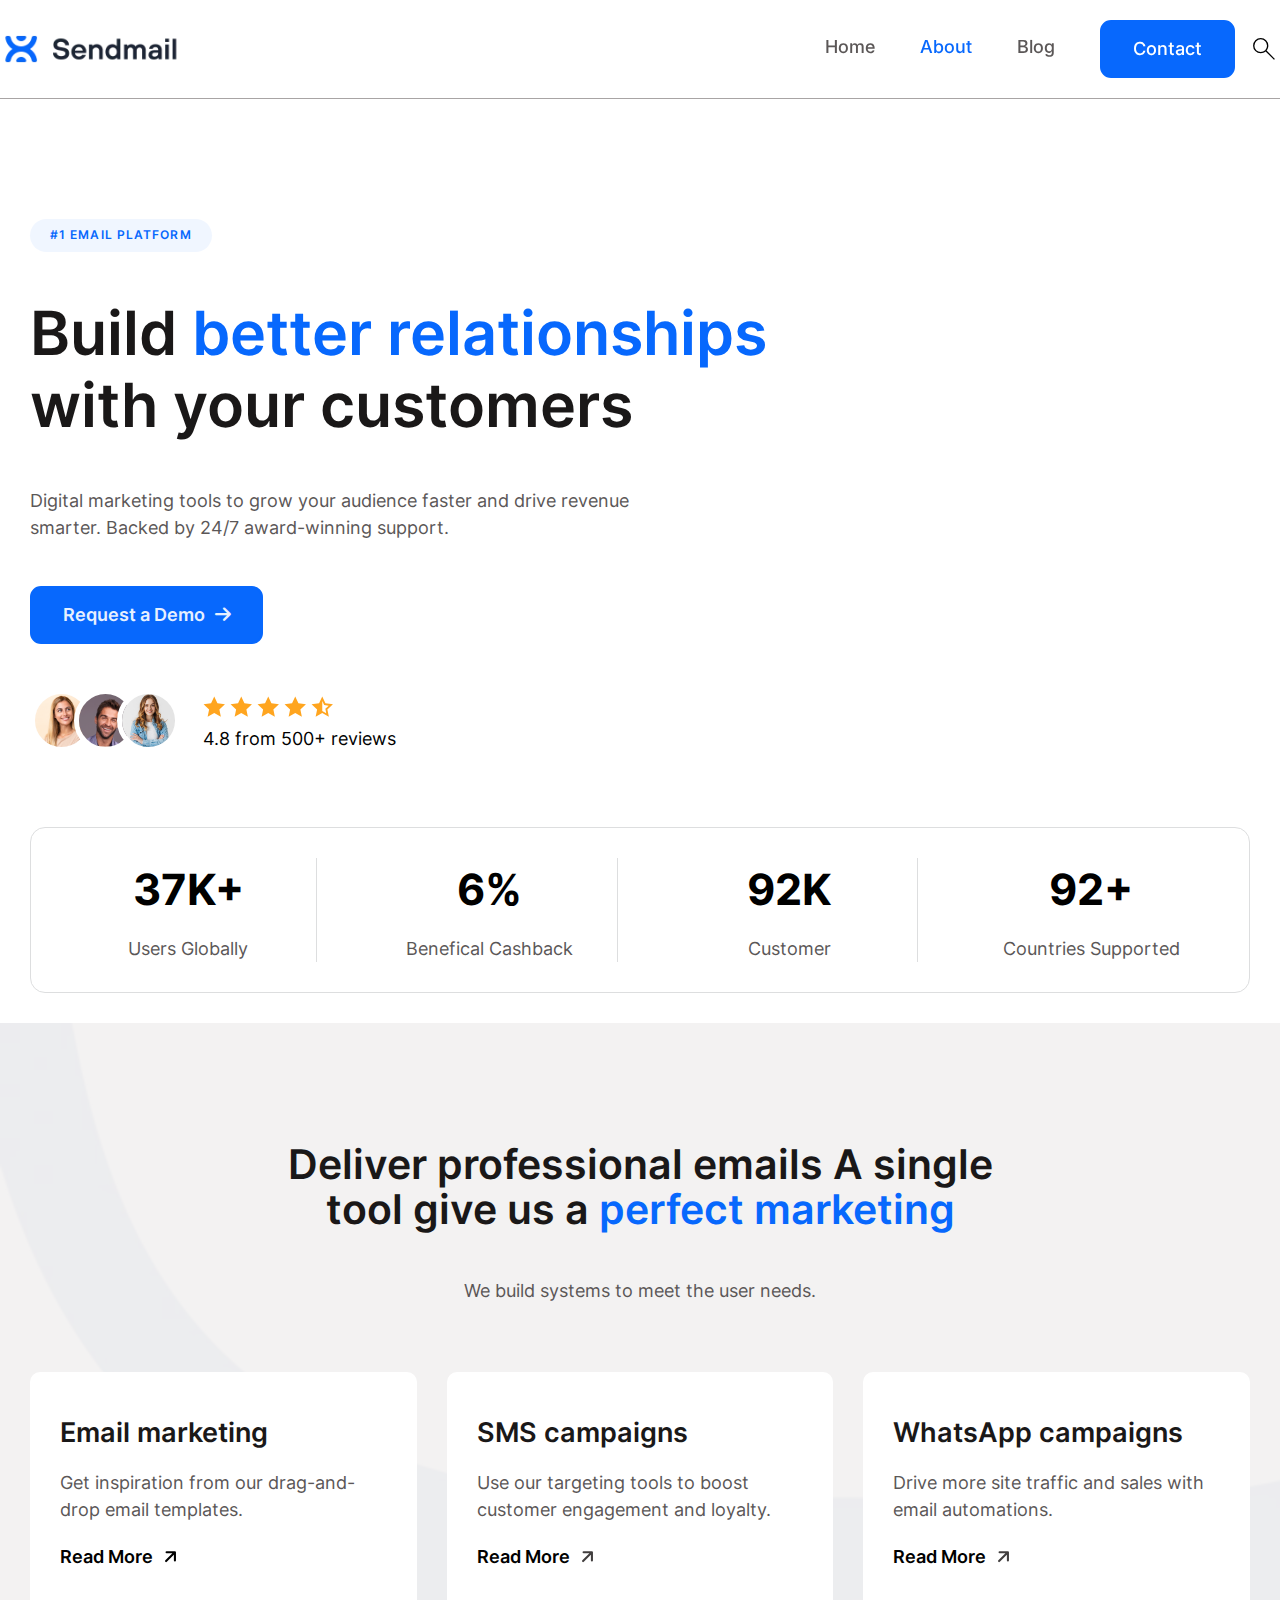
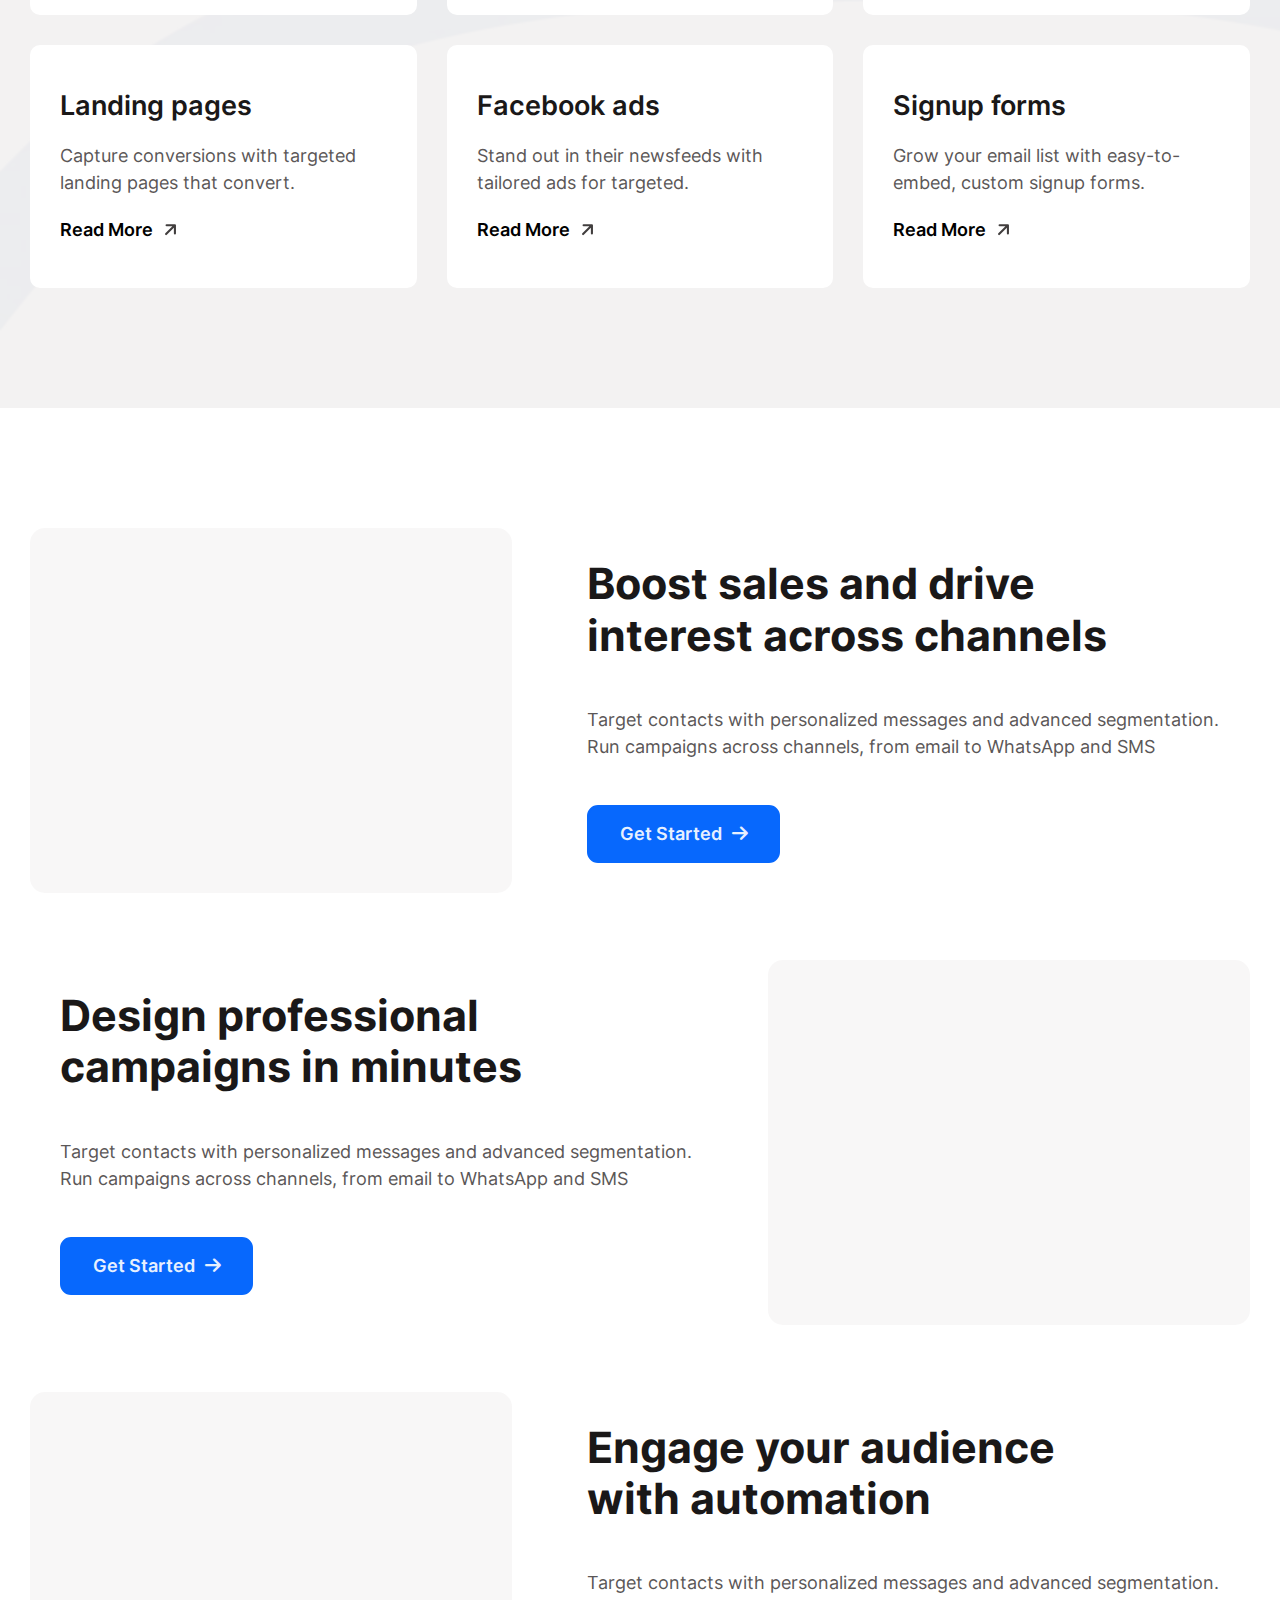
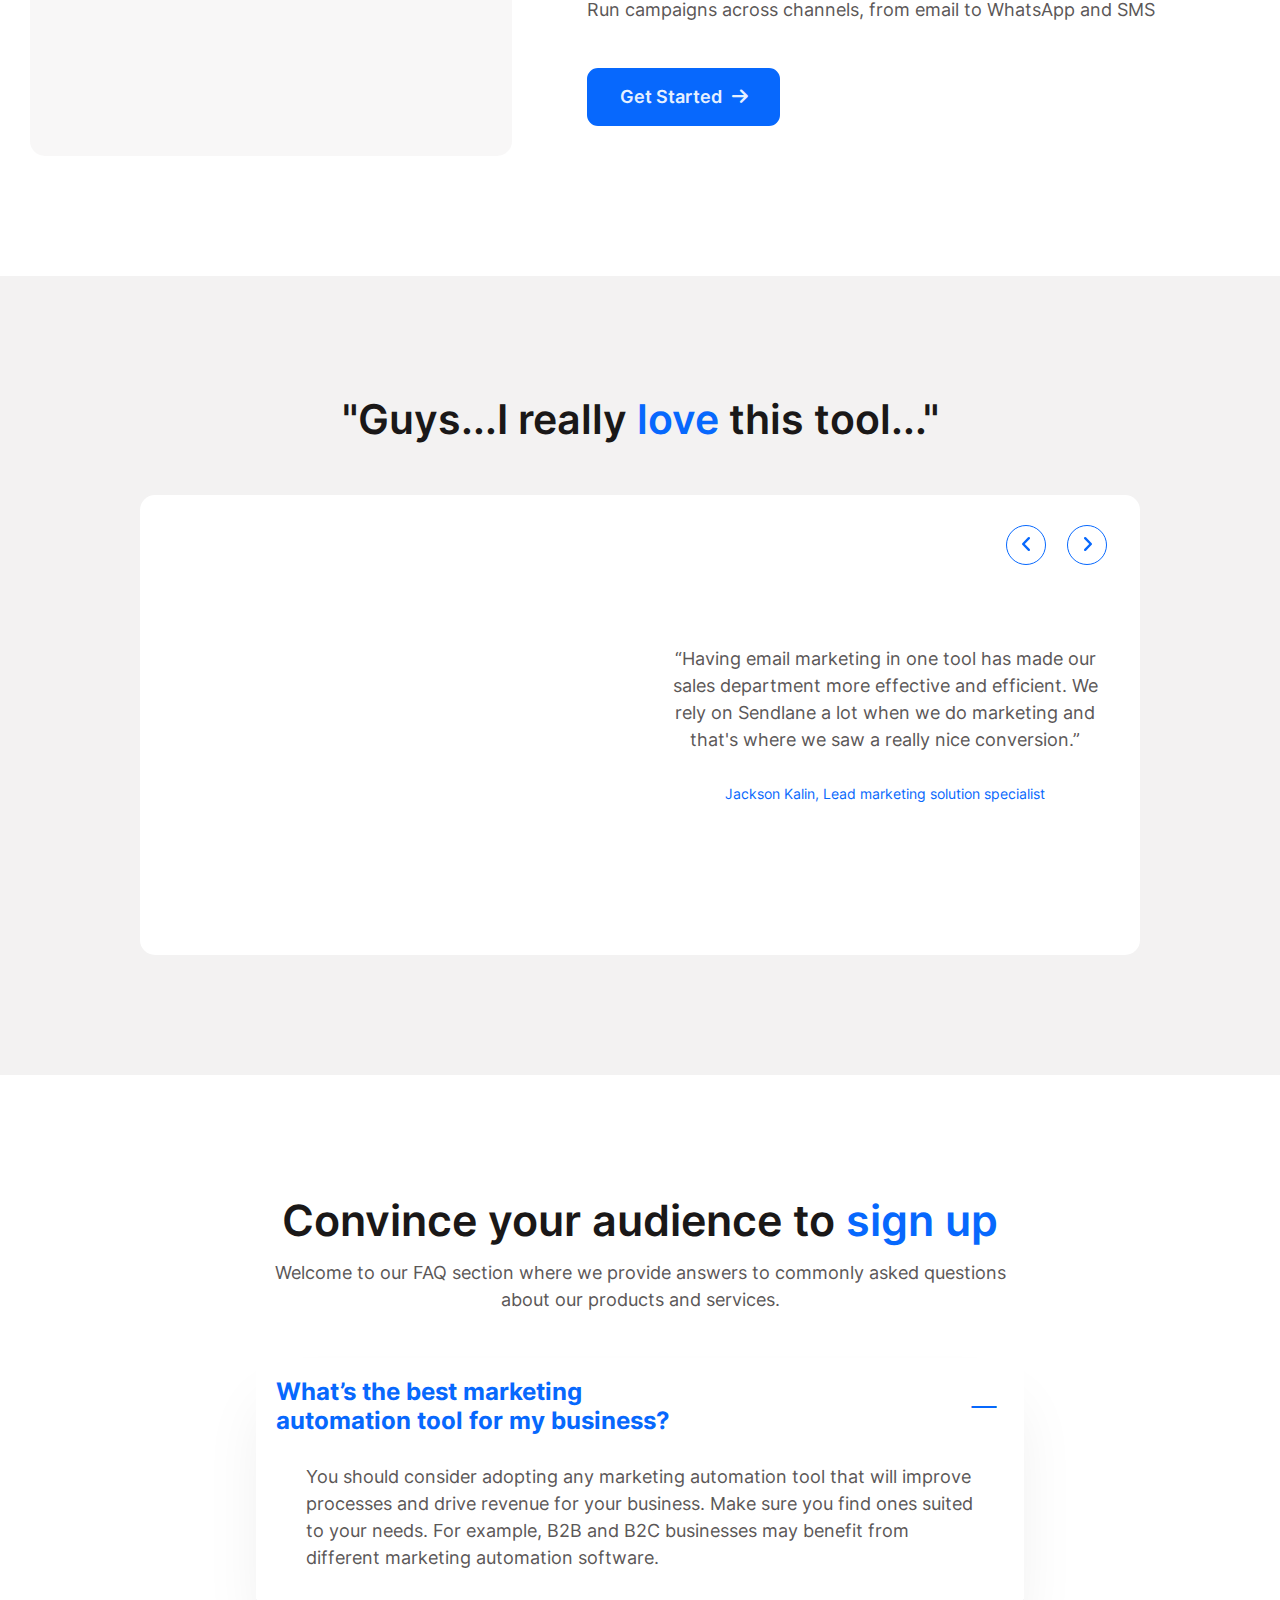
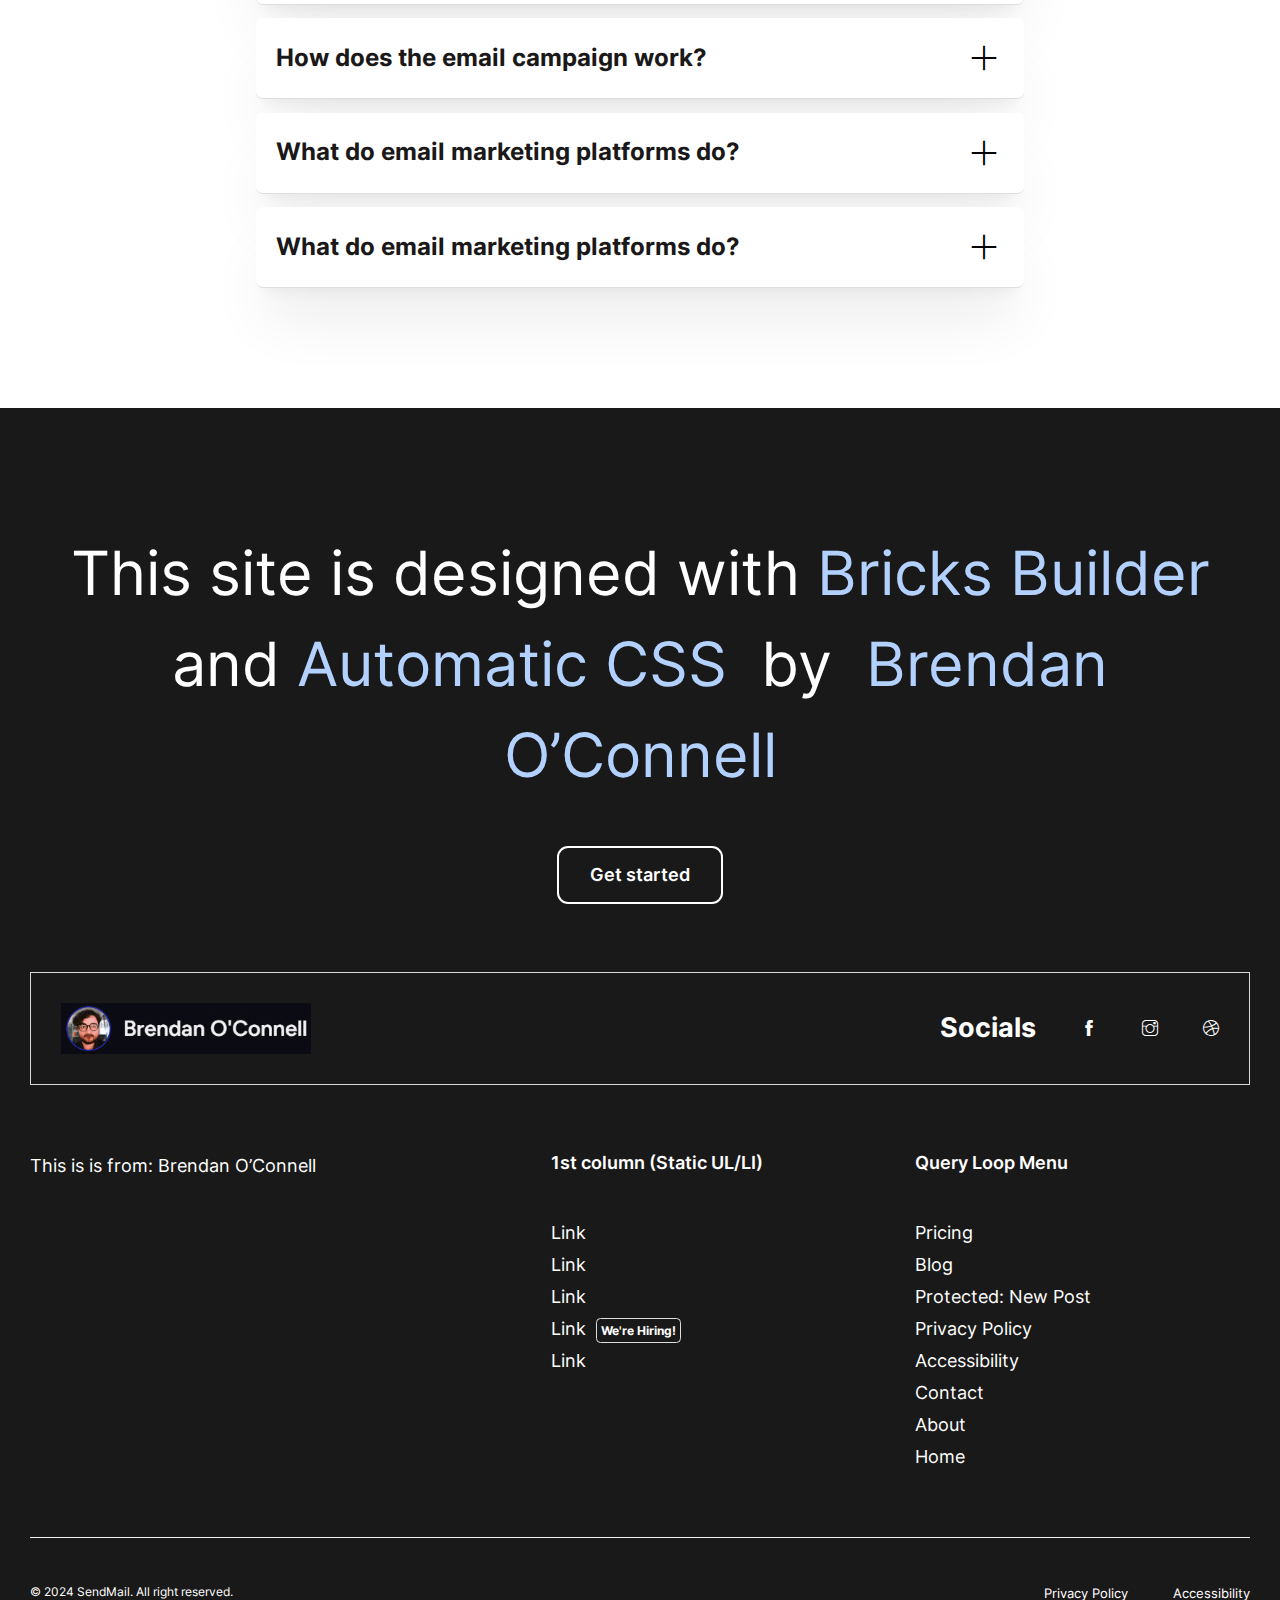
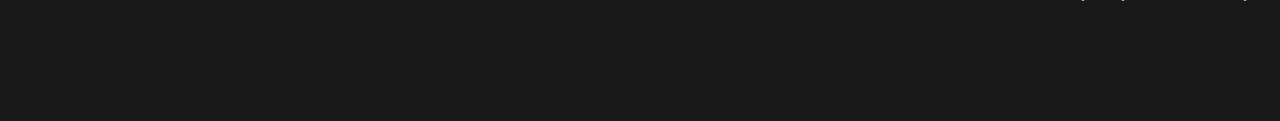
==== commit 72d00813: "Updated/Added simply-static-1-1717707234" ====
--- a/about/index.html
+++ b/about/index.html
@@ -39,7 +39,6 @@
 <link rel="stylesheet" id="bricks-child-css" href="/wp-content/themes/bricks-child/style.css?ver=1709125742" media="all">
 <link rel="stylesheet" id="bricks-font-awesome-6-css" href="/wp-content/themes/bricks/assets/css/libs/font-awesome-6.min.css?ver=1715618964" media="all">
 <link rel="stylesheet" id="bricks-themify-icons-css" href="/wp-content/themes/bricks/assets/css/libs/themify-icons.min.css?ver=1715618964" media="all">
-<link rel="stylesheet" id="x-ws-forms-css" href="/wp-content/plugins/bricksextras/components/assets/css/wsforms.css?ver=1.5.1" media="all">
 <link rel="stylesheet" id="automaticcss-bricks-css" href="/wp-content/uploads/automatic-css/automatic-bricks.css?ver=1716597366" media="all">
 <link rel="stylesheet" id="color-scheme-switcher-frontend-css" href="/wp-content/plugins/automaticcss-plugin/classes/Features/Color_Scheme_Switcher/css/frontend.css?ver=1716417782" media="all">
 <link rel="stylesheet" id="automaticcss-frames-css" href="/wp-content/uploads/automatic-css/automatic-frames.css?ver=1716597368" media="all">
@@ -265,10 +264,6 @@
 
 
 /* BREAKPOINT: Desktop (BASE) */
-.footer.brxe-section {background-color: var(--fr-bg-light)}
-
-
-/* BREAKPOINT: Desktop (BASE) */
 .footer-container.brxe-container {row-gap: var(--container-gap)}
 
 
@@ -277,7 +272,9 @@
 
 
 /* BREAKPOINT: Desktop (BASE) */
-.footer__cta-heading.brxe-heading {font-size: var(--h1); text-align: center}
+.footer__cta-heading.brxe-text {font-size: var(--h1); text-align: center}
+.footer__cta-heading.brxe-text  a {font-size: var(--h1); text-align: center; font-size: inherit}
+.footer__cta-heading a{ color: var(--primary-light);}
 
 
 /* BREAKPOINT: Desktop (BASE) */
@@ -321,26 +318,6 @@
 }
 
 /* BREAKPOINT: Desktop (BASE) */
-.footer-newsletter__form.brxe-form .submit-button-wrapper {width: 50%}
-.footer-newsletter__form.brxe-form .bricks-button {background-color: var(--action); color: var(--white)}
-.footer-newsletter__form.brxe-form .form-group:not(:last-child) {padding-bottom: 0}
-.footer-newsletter__form.brxe-form .form-group input {background-color: var(--shade-light-trans-80); border: .1rem solid var(--shade-ultra-dark-trans-20)}
-.footer-newsletter__form.brxe-form .flatpickr {background-color: var(--shade-light-trans-80); border: .1rem solid var(--shade-ultra-dark-trans-20)}
-.footer-newsletter__form.brxe-form select {background-color: var(--shade-light-trans-80); color: var(--shade-trans-60); border: .1rem solid var(--shade-ultra-dark-trans-20)}
-.footer-newsletter__form.brxe-form textarea {background-color: var(--shade-light-trans-80); border: .1rem solid var(--shade-ultra-dark-trans-20)}
-.footer-newsletter__form.brxe-form ::placeholder {color: var(--shade-trans-60)}
-.footer-newsletter__form.brxe-form .bricks-button:not([type=submit]) {border: .1rem solid var(--shade-ultra-dark-trans-20)}
-.footer-newsletter__form.brxe-form .choose-files {border: .1rem solid var(--shade-ultra-dark-trans-20)}
-.footer-newsletter__form {	flex-wrap: nowrap; gap: 1rem;} .footer-newsletter__form [type="submit"] {	height: 100%;}
-
-/* BREAKPOINT: Mobile landscape */
-@media (max-width: 767px) {
-.footer-newsletter__form.brxe-form .form-group input {text-align: left}
-.footer-newsletter__form.brxe-form select {text-align: left}
-.footer-newsletter__form.brxe-form textarea {text-align: left}
-}
-
-/* BREAKPOINT: Desktop (BASE) */
 .footer__nav-wrapper.brxe-block {grid-column: 6/-1}
 
 /* BREAKPOINT: Mobile landscape */
@@ -349,7 +326,7 @@
 }
 
 /* BREAKPOINT: Desktop (BASE) */
-.footer-nav-wrapper.brxe-block {display: grid; align-items: initial; grid-template-columns: var(--grid-3); grid-gap: var(--grid-gap)}
+.footer-nav-wrapper.brxe-block {display: grid; align-items: initial; grid-template-columns: var(--grid-2); grid-gap: var(--grid-gap)}
 
 /* BREAKPOINT: Mobile landscape */
 @media (max-width: 767px) {
@@ -681,9 +658,9 @@
 			</div>
 </div>
 </div></div></header><main id="brx-content"><section id="brxe-dtuijy" class="brxe-section fr-hero-bravo fr-hero bricks-lazy-hidden"><div id="brxe-zpfset" class="brxe-container fr-hero-bravo__content-wrapper bricks-lazy-hidden">
-<h1 id="brxe-bltrqi" class="brxe-heading fr-hero-bravo__heading" data-interactions="[{&quot;id&quot;:&quot;mkxpfv&quot;,&quot;trigger&quot;:&quot;enterView&quot;,&quot;action&quot;:&quot;startAnimation&quot;,&quot;animationType&quot;:&quot;fadeIn&quot;,&quot;animationDuration&quot;:&quot;1.2s&quot;}]" data-interaction-id="64f430" data-interaction-hidden-on-load="1">Build <span style="color: var(--primary)">better relationships</span> with your customers</h1>
-<p id="brxe-qrcqwh" class="brxe-text-basic fr-hero-bravo__lede fr-lede" data-interactions="[{&quot;id&quot;:&quot;rsiohn&quot;,&quot;trigger&quot;:&quot;enterView&quot;,&quot;action&quot;:&quot;startAnimation&quot;,&quot;animationType&quot;:&quot;fadeIn&quot;,&quot;animationDuration&quot;:&quot;1.2s&quot;},{&quot;id&quot;:&quot;jovnin&quot;,&quot;trigger&quot;:&quot;enterView&quot;,&quot;action&quot;:&quot;startAnimation&quot;,&quot;animationType&quot;:&quot;fadeIn&quot;,&quot;animationDuration&quot;:&quot;1.4s&quot;}]" data-interaction-id="02b1db" data-interaction-hidden-on-load="1">Digital marketing tools to grow your audience faster and drive revenue smarter. Backed by 24/7 award-winning support.</p>
-<div id="brxe-rqnubu" class="brxe-block fr-cta-links-alpha bricks-lazy-hidden" data-interactions="[{&quot;id&quot;:&quot;gjfhzw&quot;,&quot;trigger&quot;:&quot;enterView&quot;,&quot;action&quot;:&quot;startAnimation&quot;,&quot;animationType&quot;:&quot;fadeIn&quot;,&quot;animationDuration&quot;:&quot;2s&quot;,&quot;animationDelay&quot;:&quot;0.3s&quot;}]" data-interaction-id="04ebb4" data-interaction-hidden-on-load="1">
+<h1 id="brxe-bltrqi" class="brxe-heading fr-hero-bravo__heading" data-interactions="[{&quot;id&quot;:&quot;mkxpfv&quot;,&quot;trigger&quot;:&quot;enterView&quot;,&quot;action&quot;:&quot;startAnimation&quot;,&quot;animationType&quot;:&quot;fadeIn&quot;,&quot;animationDuration&quot;:&quot;1.2s&quot;}]" data-interaction-id="29b629" data-interaction-hidden-on-load="1">Build <span style="color: var(--primary)">better relationships</span> with your customers</h1>
+<p id="brxe-qrcqwh" class="brxe-text-basic fr-hero-bravo__lede fr-lede" data-interactions="[{&quot;id&quot;:&quot;rsiohn&quot;,&quot;trigger&quot;:&quot;enterView&quot;,&quot;action&quot;:&quot;startAnimation&quot;,&quot;animationType&quot;:&quot;fadeIn&quot;,&quot;animationDuration&quot;:&quot;1.2s&quot;},{&quot;id&quot;:&quot;jovnin&quot;,&quot;trigger&quot;:&quot;enterView&quot;,&quot;action&quot;:&quot;startAnimation&quot;,&quot;animationType&quot;:&quot;fadeIn&quot;,&quot;animationDuration&quot;:&quot;1.4s&quot;}]" data-interaction-id="be25bb" data-interaction-hidden-on-load="1">Digital marketing tools to grow your audience faster and drive revenue smarter. Backed by 24/7 award-winning support.</p>
+<div id="brxe-rqnubu" class="brxe-block fr-cta-links-alpha bricks-lazy-hidden" data-interactions="[{&quot;id&quot;:&quot;gjfhzw&quot;,&quot;trigger&quot;:&quot;enterView&quot;,&quot;action&quot;:&quot;startAnimation&quot;,&quot;animationType&quot;:&quot;fadeIn&quot;,&quot;animationDuration&quot;:&quot;2s&quot;,&quot;animationDelay&quot;:&quot;0.3s&quot;}]" data-interaction-id="07bf35" data-interaction-hidden-on-load="1">
 <span id="brxe-nqttpy" class="brxe-button btn--primary bricks-button bricks-background-primary">Request a Demo<i class="fas fa-arrow-right"></i></span><div id="brxe-tbooht" class="brxe-block bricks-lazy-hidden">
 <div id="brxe-zzztxn" class="brxe-div fr-avatar-group-alpha bricks-lazy-hidden">
 <div id="brxe-zlseub" class="brxe-div fr-avatar-group-alpha__avatar-wrapper bricks-lazy-hidden"><figure id="brxe-pajymk" class="brxe-image fr-avatar-group-alpha__avatar tag"><img width="150" height="150" src="data:image/svg+xml,%3Csvg%20xmlns=&#039;http://www.w3.org/2000/svg&#039;%20viewBox=&#039;0%200%20150%20150&#039;%3E%3C/svg%3E" class="css-filter size-full bricks-lazy-hidden" alt="" decoding="async" data-src="/wp-content/uploads/2024/05/app-25-by-4.png" data-type="string"></figure></div>
@@ -855,13 +832,15 @@
 </div></div>
 </div>
 </div>
-</div></section></main><footer id="brx-footer"><section id="brxe-ixrttd" class="brxe-section footer bricks-lazy-hidden"><div id="brxe-axumfa" class="brxe-container footer-container bricks-lazy-hidden">
+</div></section></main><footer id="brx-footer"><section id="brxe-ixrttd" class="brxe-section footer bg--dark bricks-lazy-hidden"><div id="brxe-axumfa" class="brxe-container footer-container bricks-lazy-hidden">
 <div id="brxe-hmmiin" class="brxe-block footer__cta bricks-lazy-hidden">
-<h2 id="brxe-nudpos" class="brxe-heading footer__cta-heading">Helping business owners grow their teams</h2>
+<div id="brxe-nudpos" class="brxe-text footer__cta-heading">
+<p>This site is designed with <a href="https://bricksbuilder.io/" target="_blank" rel="noopener">Bricks Builder</a> and <a href="https://automaticcss.com/" target="_blank" rel="noopener">Automatic CSS </a> by  <a href="https://brendan-oconnell.com/" target="_blank" rel="noopener">Brendan O&#8217;Connell</a></p>
+</div>
 <a id="brxe-dsqmvb" class="brxe-button btn--action bricks-button" href="/contact/">Get started</a>
 </div>
 <div id="brxe-lsgaqb" class="brxe-block footer__header bricks-lazy-hidden">
-<div id="brxe-mgzxag" class="brxe-block footer__brand bricks-lazy-hidden"><a id="brxe-gzfdjg" class="brxe-logo footer__logo"><img src="/wp-content/uploads/2024/02/logoipsum-325.svg" class="bricks-site-logo css-filter" alt="SendMail" data-bricks-logo="/wp-content/uploads/2024/02/logoipsum-325.svg" loading="eager" width="250" decoding="async"></a></div>
+<div id="brxe-mgzxag" class="brxe-block footer__brand bricks-lazy-hidden"><a id="brxe-gzfdjg" class="brxe-logo footer__logo" href="https://brendan-oconnell.com/" target="_blank"><img width="345" height="70" src="/wp-content/uploads/2024/06/name-logo.jpg" class="bricks-site-logo css-filter" alt="SendMail" data-bricks-logo="/wp-content/uploads/2024/06/name-logo.jpg" loading="eager" decoding="async" srcset="/wp-content/uploads/2024/06/name-logo.jpg 345w, /wp-content/uploads/2024/06/name-logo-300x61.jpg 300w" sizes="(max-width: 345px) 100vw, 345px"></a></div>
 <div id="brxe-hvqova" class="brxe-block footer__social-wrapper bricks-lazy-hidden">
 <div id="brxe-tpwxds" class="brxe-div footer__text-wrapper bricks-lazy-hidden"><span id="brxe-yvwwjp" class="brxe-text-basic footer__socials-text">Socials</span></div>
 <ul id="brxe-yrurhw" class="brxe-div list--none footer__socials bricks-lazy-hidden">
@@ -873,24 +852,9 @@
 </div>
 <div id="brxe-kwflim" class="brxe-block footer__footer bricks-lazy-hidden">
 <div id="brxe-unaiyh" class="brxe-block footer__footer-intro bricks-lazy-hidden">
-<div id="brxe-xbwjmv" class="brxe-block footer__newsletter bricks-lazy-hidden">
-<p id="brxe-otwojj" class="brxe-text-basic footer__newsletter-text">Here goes your text ... Select any part of your text to access the formatting toolbar.</p>		<form id="brxe-lyerzt" data-script-id="lyerzt" class="brxe-form footer-newsletter__form" method="post" data-element-id="lyerzt">
-			
-				<div class="form-group" role="group" aria-labelledby="label-225241">
-				<input id="form-field-2ea311" name="form-field-225241" aria-label="Email" type="email" value placeholder="Your Email" required>
-				
-				
-							</div>
-				
-		  <div class="form-group submit-button-wrapper">
-				<button type="submit" class="bricks-button bricks-background-primary">
-					<span class="text">Send</span><span class="loading"><svg version="1.1" viewbox="0 0 24 24" xmlns="http://www.w3.org/2000/svg" xmlns:xlink="http://www.w3.org/1999/xlink"><g stroke-linecap="round" stroke-width="1" stroke="currentColor" fill="none" stroke-linejoin="round"><path d="M0.927,10.199l2.787,4.151l3.205,-3.838"></path><path d="M23.5,14.5l-2.786,-4.15l-3.206,3.838"></path><path d="M20.677,10.387c0.834,4.408 -2.273,8.729 -6.509,9.729c-2.954,0.699 -5.916,-0.238 -7.931,-2.224"></path><path d="M3.719,14.325c-1.314,-4.883 1.969,-9.675 6.538,-10.753c3.156,-0.747 6.316,0.372 8.324,2.641"></path></g><path fill="none" d="M0,0h24v24h-24Z"></path></svg>
-</span>				</button>
-			</div>
-		</form>
-		<div id="brxe-oxcreu" class="brxe-xwsforms form--light" data-x-wsf="oxcreu"><form action="/wp-json/ws-form/v1/submit" class="wsf-form wsf-form-canvas" id="ws-form-1" data-id="4" data-instance-id="1" method="POST"></form></div>
-<div id="brxe-jfswwi" class="brxe-ws-form-form form--light"><form action="/wp-json/ws-form/v1/submit" class="wsf-form wsf-form-canvas" id="ws-form-2" data-id="4" data-instance-id="2" method="POST"></form></div>
-</div>
+<div id="brxe-xbwjmv" class="brxe-block footer__newsletter bricks-lazy-hidden"><div id="brxe-otwojj" class="brxe-text footer__newsletter-text">
+<p>This is is from: <a href="https://brendan-oconnell.com/" target="_blank" rel="noopener">Brendan O&#8217;Connell</a></p>
+</div></div>
 <div id="brxe-fphtse" class="brxe-block footer__nav-wrapper bricks-lazy-hidden"><nav id="brxe-yshesw" class="brxe-block footer-nav-wrapper bricks-lazy-hidden" aria-label="Footer"><div id="brxe-jvcnfn" class="brxe-div footer-nav-column bricks-lazy-hidden" lebelledby="regionheading">
 <h3 id="brxe-jzktgt" class="brxe-heading footer-nav-heading" label="regionheading">1st column (Static UL/LI)</h3>
 <ul id="brxe-ownhxq" class="brxe-block footer-menu list--none bricks-lazy-hidden">
@@ -909,30 +873,12 @@
 <li class="brxe-pcaxbp brxe-div footer-menu__link bricks-lazy-hidden"><a class="brxe-uynqih brxe-text-link footer-menu__link-text" href="/pricing/">Pricing</a></li>
 <li class="brxe-pcaxbp brxe-div footer-menu__link bricks-lazy-hidden"><a class="brxe-uynqih brxe-text-link footer-menu__link-text" href="/blog/">Blog</a></li>
 <li class="brxe-pcaxbp brxe-div footer-menu__link bricks-lazy-hidden"><a class="brxe-uynqih brxe-text-link footer-menu__link-text" href="/new-post/">Protected: New Post</a></li>
-<li class="brxe-pcaxbp brxe-div footer-menu__link bricks-lazy-hidden"><a class="brxe-uynqih brxe-text-link footer-menu__link-text" href="/test/">Test</a></li>
 <li class="brxe-pcaxbp brxe-div footer-menu__link bricks-lazy-hidden"><a class="brxe-uynqih brxe-text-link footer-menu__link-text" href="/privacy-policy/">Privacy Policy</a></li>
 <li class="brxe-pcaxbp brxe-div footer-menu__link bricks-lazy-hidden"><a class="brxe-uynqih brxe-text-link footer-menu__link-text" href="/accessibility/">Accessibility</a></li>
 <li class="brxe-pcaxbp brxe-div footer-menu__link bricks-lazy-hidden"><a class="brxe-uynqih brxe-text-link footer-menu__link-text" href="/contact/">Contact</a></li>
 <li class="brxe-pcaxbp brxe-div footer-menu__link bricks-lazy-hidden"><a class="brxe-uynqih brxe-text-link footer-menu__link-text" href="/about/" aria-current="page">About</a></li>
 <li class="brxe-pcaxbp brxe-div footer-menu__link bricks-lazy-hidden"><a class="brxe-uynqih brxe-text-link footer-menu__link-text" href="/">Home</a></li>
-<li class="brxe-pcaxbp brxe-div footer-menu__link bricks-lazy-hidden"><a class="brxe-uynqih brxe-text-link footer-menu__link-text" href="/sample-page/">Sample Page</a></li>
 <li class="brx-query-trail" data-query-element-id="pcaxbp" data-query-vars="{&quot;post_type&quot;:[&quot;page&quot;],&quot;post_status&quot;:&quot;publish&quot;,&quot;paged&quot;:1,&quot;posts_per_page&quot;:&quot;10&quot;}" data-page="1" data-max-pages="1">
-</ul>
-</div>
-<div id="brxe-dnejlx" class="brxe-div footer-nav-column bricks-lazy-hidden">
-<h3 id="brxe-akbggq" class="brxe-heading footer-nav-heading">Query Loop Menu</h3>
-<ul id="brxe-cfphvc" class="brxe-block footer-menu list--none bricks-lazy-hidden">
-<li class="brxe-dgqclo brxe-div footer-menu__link bricks-lazy-hidden"><a class="brxe-pjyejk brxe-text-link footer-menu__link-text" href="/pricing/">Pricing</a></li>
-<li class="brxe-dgqclo brxe-div footer-menu__link bricks-lazy-hidden"><a class="brxe-pjyejk brxe-text-link footer-menu__link-text" href="/blog/">Blog</a></li>
-<li class="brxe-dgqclo brxe-div footer-menu__link bricks-lazy-hidden"><a class="brxe-pjyejk brxe-text-link footer-menu__link-text" href="/new-post/">Protected: New Post</a></li>
-<li class="brxe-dgqclo brxe-div footer-menu__link bricks-lazy-hidden"><a class="brxe-pjyejk brxe-text-link footer-menu__link-text" href="/test/">Test</a></li>
-<li class="brxe-dgqclo brxe-div footer-menu__link bricks-lazy-hidden"><a class="brxe-pjyejk brxe-text-link footer-menu__link-text" href="/privacy-policy/">Privacy Policy</a></li>
-<li class="brxe-dgqclo brxe-div footer-menu__link bricks-lazy-hidden"><a class="brxe-pjyejk brxe-text-link footer-menu__link-text" href="/accessibility/">Accessibility</a></li>
-<li class="brxe-dgqclo brxe-div footer-menu__link bricks-lazy-hidden"><a class="brxe-pjyejk brxe-text-link footer-menu__link-text" href="/contact/">Contact</a></li>
-<li class="brxe-dgqclo brxe-div footer-menu__link bricks-lazy-hidden"><a class="brxe-pjyejk brxe-text-link footer-menu__link-text" href="/about/" aria-current="page">About</a></li>
-<li class="brxe-dgqclo brxe-div footer-menu__link bricks-lazy-hidden"><a class="brxe-pjyejk brxe-text-link footer-menu__link-text" href="/">Home</a></li>
-<li class="brxe-dgqclo brxe-div footer-menu__link bricks-lazy-hidden"><a class="brxe-pjyejk brxe-text-link footer-menu__link-text" href="/sample-page/">Sample Page</a></li>
-<li class="brx-query-trail" data-query-element-id="dgqclo" data-query-vars="{&quot;post_type&quot;:[&quot;page&quot;],&quot;post_status&quot;:&quot;publish&quot;,&quot;paged&quot;:1,&quot;posts_per_page&quot;:&quot;10&quot;}" data-page="1" data-max-pages="1">
 </ul>
 </div></nav></div>
 </div>
@@ -1066,22 +1012,6 @@
 <script src="/wp-content/themes/bricks/assets/js/bricks.min.js?ver=1715618964" id="bricks-scripts-js"></script>
 <script src="/wp-content/themes/bricks/assets/js/filters.min.js?ver=1715618964" id="bricks-filters-js"></script>
 <script src="/wp-content/themes/bricks/assets/js/libs/splide.min.js?ver=4.1.4" id="bricks-splide-js"></script>
-<script src="/wp-includes/js/jquery/jquery.min.js?ver=3.7.1" id="jquery-core-js"></script>
-<script src="/wp-includes/js/jquery/jquery-migrate.min.js?ver=3.4.1" id="jquery-migrate-js"></script>
-<script id="ws-form-form-common-js-extra">var ws_form_settings = {"x_wp_nonce":"","wsf_nonce_field_name":"wsf_nonce","wsf_nonce":"","url_ajax":"\/wp-json\/ws-form\/v1\/","url_ajax_namespace":"ws-form\/v1","url_plugin":"\/wp-content\/plugins\/ws-form-pro\/","url_cdn":"local","add_view_url":"\/wp-json\/ws-form\/v1\/form\/stat\/add-view\/","css_framework":"1","debug":"","max_upload_size":"134217728","field_prefix":"field_","date_format":"F j, Y","time_format":"g:i a","gmt_offset":"-7","currency_symbol":"$","locale":"en_US","stat":"1","skin_spacing_small":"5","skin_grid_gutter":"20","rtl":"","wsf_hash":"","wp_media":"","ip_lookup_method":"ipapico","post_id":"19"};</script>
-<script src="/wp-content/plugins/ws-form-pro/shared/js/ws-form.min.js?ver=1.9.213" id="ws-form-form-common-js"></script>
-<script src="/wp-content/plugins/ws-form-pro/public/js/ws-form-public.min.js?ver=1.9.213" id="ws-form-form-public-js"></script>
 <script src="/wp-content/plugins/bricksextras/components/assets/js/backtotop.min.js?ver=1.0.2" id="x-backtotop-js"></script>
-<style>.wsf-invalid-feedback,[data-select-min-max], [data-checkbox-min-max]{display:none}.wsf-validated .wsf-field:invalid ~ .wsf-invalid-feedback,.wsf-validated .wsf-field.wsf-invalid ~ .wsf-invalid-feedback,.wsf-validated [role="radiogroup"][data-wsf-invalid] ~ .wsf-invalid-feedback,.wsf-validated [data-select-min-max]:invalid ~ .wsf-invalid-feedback,.wsf-validated [data-checkbox-min-max]:invalid ~ .wsf-invalid-feedback{display:block}.wsf-grid{display:-webkit-box;display:-ms-flexbox;display:flex;-ms-flex-wrap:wrap;flex-wrap:wrap}.wsf-tile{position:relative;width:100%;box-sizing:border-box}.wsf-extra-small-1{-webkit-box-flex:0 !important;-ms-flex:0 0 8.333333% !important;flex:0 0 8.333333% !important;max-width:8.333333% !important}.wsf-extra-small-2{-webkit-box-flex:0 !important;-ms-flex:0 0 16.666667% !important;flex:0 0 16.666667% !important;max-width:16.666667% !important}.wsf-extra-small-3{-webkit-box-flex:0 !important;-ms-flex:0 0 25% !important;flex:0 0 25% !important;max-width:25% !important}.wsf-extra-small-4{-webkit-box-flex:0 !important;-ms-flex:0 0 33.333333% !important;flex:0 0 33.333333% !important;max-width:33.333333% !important}.wsf-extra-small-5{-webkit-box-flex:0 !important;-ms-flex:0 0 41.666667% !important;flex:0 0 41.666667% !important;max-width:41.666667% !important}.wsf-extra-small-6{-webkit-box-flex:0 !important;-ms-flex:0 0 50% !important;flex:0 0 50% !important;max-width:50% !important}.wsf-extra-small-7{-webkit-box-flex:0 !important;-ms-flex:0 0 58.333333% !important;flex:0 0 58.333333% !important;max-width:58.333333% !important}.wsf-extra-small-8{-webkit-box-flex:0 !important;-ms-flex:0 0 66.666667% !important;flex:0 0 66.666667% !important;max-width:66.666667% !important}.wsf-extra-small-9{-webkit-box-flex:0 !important;-ms-flex:0 0 75% !important;flex:0 0 75% !important;max-width:75% !important}.wsf-extra-small-10{-webkit-box-flex:0 !important;-ms-flex:0 0 83.333333% !important;flex:0 0 83.333333% !important;max-width:83.333333% !important}.wsf-extra-small-11{-webkit-box-flex:0 !important;-ms-flex:0 0 91.666667% !important;flex:0 0 91.666667% !important;max-width:91.666667% !important}.wsf-extra-small-12{-webkit-box-flex:0 !important;-ms-flex:0 0 100% !important;flex:0 0 100% !important;max-width:100% !important}@media (min-width:576px){.wsf-small-1{-webkit-box-flex:0 !important;-ms-flex:0 0 8.333333% !important;flex:0 0 8.333333% !important;max-width:8.333333% !important}.wsf-small-2{-webkit-box-flex:0 !important;-ms-flex:0 0 16.666667% !important;flex:0 0 16.666667% !important;max-width:16.666667% !important}.wsf-small-3{-webkit-box-flex:0 !important;-ms-flex:0 0 25% !important;flex:0 0 25% !important;max-width:25% !important}.wsf-small-4{-webkit-box-flex:0 !important;-ms-flex:0 0 33.333333% !important;flex:0 0 33.333333% !important;max-width:33.333333% !important}.wsf-small-5{-webkit-box-flex:0 !important;-ms-flex:0 0 41.666667% !important;flex:0 0 41.666667% !important;max-width:41.666667% !important}.wsf-small-6{-webkit-box-flex:0 !important;-ms-flex:0 0 50% !important;flex:0 0 50% !important;max-width:50% !important}.wsf-small-7{-webkit-box-flex:0 !important;-ms-flex:0 0 58.333333% !important;flex:0 0 58.333333% !important;max-width:58.333333% !important}.wsf-small-8{-webkit-box-flex:0 !important;-ms-flex:0 0 66.666667% !important;flex:0 0 66.666667% !important;max-width:66.666667% !important}.wsf-small-9{-webkit-box-flex:0 !important;-ms-flex:0 0 75% !important;flex:0 0 75% !important;max-width:75% !important}.wsf-small-10{-webkit-box-flex:0 !important;-ms-flex:0 0 83.333333% !important;flex:0 0 83.333333% !important;max-width:83.333333% !important}.wsf-small-11{-webkit-box-flex:0 !important;-ms-flex:0 0 91.666667% !important;flex:0 0 91.666667% !important;max-width:91.666667% !important}.wsf-small-12{-webkit-box-flex:0 !important;-ms-flex:0 0 100% !important;flex:0 0 100% !important;max-width:100% !important}}@media (min-width:768px){.wsf-medium-1{-webkit-box-flex:0 !important;-ms-flex:0 0 8.333333% !important;flex:0 0 8.333333% !important;max-width:8.333333% !important}.wsf-medium-2{-webkit-box-flex:0 !important;-ms-flex:0 0 16.666667% !important;flex:0 0 16.666667% !important;max-width:16.666667% !important}.wsf-medium-3{-webkit-box-flex:0 !important;-ms-flex:0 0 25% !important;flex:0 0 25% !important;max-width:25% !important}.wsf-medium-4{-webkit-box-flex:0 !important;-ms-flex:0 0 33.333333% !important;flex:0 0 33.333333% !important;max-width:33.333333% !important}.wsf-medium-5{-webkit-box-flex:0 !important;-ms-flex:0 0 41.666667% !important;flex:0 0 41.666667% !important;max-width:41.666667% !important}.wsf-medium-6{-webkit-box-flex:0 !important;-ms-flex:0 0 50% !important;flex:0 0 50% !important;max-width:50% !important}.wsf-medium-7{-webkit-box-flex:0 !important;-ms-flex:0 0 58.333333% !important;flex:0 0 58.333333% !important;max-width:58.333333% !important}.wsf-medium-8{-webkit-box-flex:0 !important;-ms-flex:0 0 66.666667% !important;flex:0 0 66.666667% !important;max-width:66.666667% !important}.wsf-medium-9{-webkit-box-flex:0 !important;-ms-flex:0 0 75% !important;flex:0 0 75% !important;max-width:75% !important}.wsf-medium-10{-webkit-box-flex:0 !important;-ms-flex:0 0 83.333333% !important;flex:0 0 83.333333% !important;max-width:83.333333% !important}.wsf-medium-11{-webkit-box-flex:0 !important;-ms-flex:0 0 91.666667% !important;flex:0 0 91.666667% !important;max-width:91.666667% !important}.wsf-medium-12{-webkit-box-flex:0 !important;-ms-flex:0 0 100% !important;flex:0 0 100% !important;max-width:100% !important}}@media (min-width:992px){.wsf-large-1{-webkit-box-flex:0 !important;-ms-flex:0 0 8.333333% !important;flex:0 0 8.333333% !important;max-width:8.333333% !important}.wsf-large-2{-webkit-box-flex:0 !important;-ms-flex:0 0 16.666667% !important;flex:0 0 16.666667% !important;max-width:16.666667% !important}.wsf-large-3{-webkit-box-flex:0 !important;-ms-flex:0 0 25% !important;flex:0 0 25% !important;max-width:25% !important}.wsf-large-4{-webkit-box-flex:0 !important;-ms-flex:0 0 33.333333% !important;flex:0 0 33.333333% !important;max-width:33.333333% !important}.wsf-large-5{-webkit-box-flex:0 !important;-ms-flex:0 0 41.666667% !important;flex:0 0 41.666667% !important;max-width:41.666667% !important}.wsf-large-6{-webkit-box-flex:0 !important;-ms-flex:0 0 50% !important;flex:0 0 50% !important;max-width:50% !important}.wsf-large-7{-webkit-box-flex:0 !important;-ms-flex:0 0 58.333333% !important;flex:0 0 58.333333% !important;max-width:58.333333% !important}.wsf-large-8{-webkit-box-flex:0 !important;-ms-flex:0 0 66.666667% !important;flex:0 0 66.666667% !important;max-width:66.666667% !important}.wsf-large-9{-webkit-box-flex:0 !important;-ms-flex:0 0 75% !important;flex:0 0 75% !important;max-width:75% !important}.wsf-large-10{-webkit-box-flex:0 !important;-ms-flex:0 0 83.333333% !important;flex:0 0 83.333333% !important;max-width:83.333333% !important}.wsf-large-11{-webkit-box-flex:0 !important;-ms-flex:0 0 91.666667% !important;flex:0 0 91.666667% !important;max-width:91.666667% !important}.wsf-large-12{-webkit-box-flex:0 !important;-ms-flex:0 0 100% !important;flex:0 0 100% !important;max-width:100% !important}}@media (min-width:1200px){.wsf-extra-large-1{-webkit-box-flex:0 !important;-ms-flex:0 0 8.333333% !important;flex:0 0 8.333333% !important;max-width:8.333333% !important}.wsf-extra-large-2{-webkit-box-flex:0 !important;-ms-flex:0 0 16.666667% !important;flex:0 0 16.666667% !important;max-width:16.666667% !important}.wsf-extra-large-3{-webkit-box-flex:0 !important;-ms-flex:0 0 25% !important;flex:0 0 25% !important;max-width:25% !important}.wsf-extra-large-4{-webkit-box-flex:0 !important;-ms-flex:0 0 33.333333% !important;flex:0 0 33.333333% !important;max-width:33.333333% !important}.wsf-extra-large-5{-webkit-box-flex:0 !important;-ms-flex:0 0 41.666667% !important;flex:0 0 41.666667% !important;max-width:41.666667% !important}.wsf-extra-large-6{-webkit-box-flex:0 !important;-ms-flex:0 0 50% !important;flex:0 0 50% !important;max-width:50% !important}.wsf-extra-large-7{-webkit-box-flex:0 !important;-ms-flex:0 0 58.333333% !important;flex:0 0 58.333333% !important;max-width:58.333333% !important}.wsf-extra-large-8{-webkit-box-flex:0 !important;-ms-flex:0 0 66.666667% !important;flex:0 0 66.666667% !important;max-width:66.666667% !important}.wsf-extra-large-9{-webkit-box-flex:0 !important;-ms-flex:0 0 75% !important;flex:0 0 75% !important;max-width:75% !important}.wsf-extra-large-10{-webkit-box-flex:0 !important;-ms-flex:0 0 83.333333% !important;flex:0 0 83.333333% !important;max-width:83.333333% !important}.wsf-extra-large-11{-webkit-box-flex:0 !important;-ms-flex:0 0 91.666667% !important;flex:0 0 91.666667% !important;max-width:91.666667% !important}.wsf-extra-large-12{-webkit-box-flex:0 !important;-ms-flex:0 0 100% !important;flex:0 0 100% !important;max-width:100% !important}}.wsf-offset-extra-small-0{-webkit-margin-start:0% !important;margin-inline-start:0% !important}.wsf-offset-extra-small-1{-webkit-margin-start:8.3333333333333% !important;margin-inline-start:8.3333333333333% !important}.wsf-offset-extra-small-2{-webkit-margin-start:16.666666666667% !important;margin-inline-start:16.666666666667% !important}.wsf-offset-extra-small-3{-webkit-margin-start:25% !important;margin-inline-start:25% !important}.wsf-offset-extra-small-4{-webkit-margin-start:33.333333333333% !important;margin-inline-start:33.333333333333% !important}.wsf-offset-extra-small-5{-webkit-margin-start:41.666666666667% !important;margin-inline-start:41.666666666667% !important}.wsf-offset-extra-small-6{-webkit-margin-start:50% !important;margin-inline-start:50% !important}.wsf-offset-extra-small-7{-webkit-margin-start:58.333333333333% !important;margin-inline-start:58.333333333333% !important}.wsf-offset-extra-small-8{-webkit-margin-start:66.666666666667% !important;margin-inline-start:66.666666666667% !important}.wsf-offset-extra-small-9{-webkit-margin-start:75% !important;margin-inline-start:75% !important}.wsf-offset-extra-small-10{-webkit-margin-start:83.333333333333% !important;margin-inline-start:83.333333333333% !important}.wsf-offset-extra-small-11{-webkit-margin-start:91.666666666667% !important;margin-inline-start:91.666666666667% !important}.wsf-offset-extra-small-12{-webkit-margin-start:100% !important;margin-inline-start:100% !important}@media (min-width:576px){.wsf-offset-small-0{-webkit-margin-start:0% !important;margin-inline-start:0% !important}.wsf-offset-small-1{-webkit-margin-start:8.3333333333333% !important;margin-inline-start:8.3333333333333% !important}.wsf-offset-small-2{-webkit-margin-start:16.666666666667% !important;margin-inline-start:16.666666666667% !important}.wsf-offset-small-3{-webkit-margin-start:25% !important;margin-inline-start:25% !important}.wsf-offset-small-4{-webkit-margin-start:33.333333333333% !important;margin-inline-start:33.333333333333% !important}.wsf-offset-small-5{-webkit-margin-start:41.666666666667% !important;margin-inline-start:41.666666666667% !important}.wsf-offset-small-6{-webkit-margin-start:50% !important;margin-inline-start:50% !important}.wsf-offset-small-7{-webkit-margin-start:58.333333333333% !important;margin-inline-start:58.333333333333% !important}.wsf-offset-small-8{-webkit-margin-start:66.666666666667% !important;margin-inline-start:66.666666666667% !important}.wsf-offset-small-9{-webkit-margin-start:75% !important;margin-inline-start:75% !important}.wsf-offset-small-10{-webkit-margin-start:83.333333333333% !important;margin-inline-start:83.333333333333% !important}.wsf-offset-small-11{-webkit-margin-start:91.666666666667% !important;margin-inline-start:91.666666666667% !important}.wsf-offset-small-12{-webkit-margin-start:100% !important;margin-inline-start:100% !important}}@media (min-width:768px){.wsf-offset-medium-0{-webkit-margin-start:0% !important;margin-inline-start:0% !important}.wsf-offset-medium-1{-webkit-margin-start:8.3333333333333% !important;margin-inline-start:8.3333333333333% !important}.wsf-offset-medium-2{-webkit-margin-start:16.666666666667% !important;margin-inline-start:16.666666666667% !important}.wsf-offset-medium-3{-webkit-margin-start:25% !important;margin-inline-start:25% !important}.wsf-offset-medium-4{-webkit-margin-start:33.333333333333% !important;margin-inline-start:33.333333333333% !important}.wsf-offset-medium-5{-webkit-margin-start:41.666666666667% !important;margin-inline-start:41.666666666667% !important}.wsf-offset-medium-6{-webkit-margin-start:50% !important;margin-inline-start:50% !important}.wsf-offset-medium-7{-webkit-margin-start:58.333333333333% !important;margin-inline-start:58.333333333333% !important}.wsf-offset-medium-8{-webkit-margin-start:66.666666666667% !important;margin-inline-start:66.666666666667% !important}.wsf-offset-medium-9{-webkit-margin-start:75% !important;margin-inline-start:75% !important}.wsf-offset-medium-10{-webkit-margin-start:83.333333333333% !important;margin-inline-start:83.333333333333% !important}.wsf-offset-medium-11{-webkit-margin-start:91.666666666667% !important;margin-inline-start:91.666666666667% !important}.wsf-offset-medium-12{-webkit-margin-start:100% !important;margin-inline-start:100% !important}}@media (min-width:992px){.wsf-offset-large-0{-webkit-margin-start:0% !important;margin-inline-start:0% !important}.wsf-offset-large-1{-webkit-margin-start:8.3333333333333% !important;margin-inline-start:8.3333333333333% !important}.wsf-offset-large-2{-webkit-margin-start:16.666666666667% !important;margin-inline-start:16.666666666667% !important}.wsf-offset-large-3{-webkit-margin-start:25% !important;margin-inline-start:25% !important}.wsf-offset-large-4{-webkit-margin-start:33.333333333333% !important;margin-inline-start:33.333333333333% !important}.wsf-offset-large-5{-webkit-margin-start:41.666666666667% !important;margin-inline-start:41.666666666667% !important}.wsf-offset-large-6{-webkit-margin-start:50% !important;margin-inline-start:50% !important}.wsf-offset-large-7{-webkit-margin-start:58.333333333333% !important;margin-inline-start:58.333333333333% !important}.wsf-offset-large-8{-webkit-margin-start:66.666666666667% !important;margin-inline-start:66.666666666667% !important}.wsf-offset-large-9{-webkit-margin-start:75% !important;margin-inline-start:75% !important}.wsf-offset-large-10{-webkit-margin-start:83.333333333333% !important;margin-inline-start:83.333333333333% !important}.wsf-offset-large-11{-webkit-margin-start:91.666666666667% !important;margin-inline-start:91.666666666667% !important}.wsf-offset-large-12{-webkit-margin-start:100% !important;margin-inline-start:100% !important}}@media (min-width:1200px){.wsf-offset-extra-large-0{-webkit-margin-start:0% !important;margin-inline-start:0% !important}.wsf-offset-extra-large-1{-webkit-margin-start:8.3333333333333% !important;margin-inline-start:8.3333333333333% !important}.wsf-offset-extra-large-2{-webkit-margin-start:16.666666666667% !important;margin-inline-start:16.666666666667% !important}.wsf-offset-extra-large-3{-webkit-margin-start:25% !important;margin-inline-start:25% !important}.wsf-offset-extra-large-4{-webkit-margin-start:33.333333333333% !important;margin-inline-start:33.333333333333% !important}.wsf-offset-extra-large-5{-webkit-margin-start:41.666666666667% !important;margin-inline-start:41.666666666667% !important}.wsf-offset-extra-large-6{-webkit-margin-start:50% !important;margin-inline-start:50% !important}.wsf-offset-extra-large-7{-webkit-margin-start:58.333333333333% !important;margin-inline-start:58.333333333333% !important}.wsf-offset-extra-large-8{-webkit-margin-start:66.666666666667% !important;margin-inline-start:66.666666666667% !important}.wsf-offset-extra-large-9{-webkit-margin-start:75% !important;margin-inline-start:75% !important}.wsf-offset-extra-large-10{-webkit-margin-start:83.333333333333% !important;margin-inline-start:83.333333333333% !important}.wsf-offset-extra-large-11{-webkit-margin-start:91.666666666667% !important;margin-inline-start:91.666666666667% !important}.wsf-offset-extra-large-12{-webkit-margin-start:100% !important;margin-inline-start:100% !important}}.wsf-bottom{align-self:flex-end !important}.wsf-top{align-self:flex-start !important}.wsf-middle{align-self:center !important}</style>
-<style>.wsf-form{box-sizing:border-box;color:#000000;font-family:inherit;font-size:14px;font-weight:inherit;line-height:1.4;-webkit-tap-highlight-color:transparent;text-size-adjust:100%}.wsf-form *, .wsf-form *:before, .wsf-form *:after{box-sizing:inherit}.wsf-section,.wsf-fieldset{border:none;margin:0;min-width:0;padding:0}.wsf-section.wsf-sticky{align-self:flex-start;height:auto;margin-top:-20px;padding-top:20px;position:-webkit-sticky;position:sticky;top:0;z-index:2}.wsf-section > legend,.wsf-fieldset > legend{border:0;font-family:inherit;font-size:18px;font-weight:inherit;line-height:1.4;margin-bottom:10px;padding:0}.wsf-form ul.wsf-group-tabs{border-bottom:1px solid #ceced2;display:flex;flex-direction:row;flex-wrap:wrap;list-style:none;margin:0 0 20px 0;padding:0;position:relative}.wsf-form ul.wsf-group-tabs > li{box-sizing:border-box;margin-bottom:-1px;outline:none;position:relative}.wsf-form ul.wsf-group-tabs > li > a{background-color:transparent;border:1px solid transparent;border-top-left-radius:4px;border-top-right-radius:4px;box-shadow:none;color:#000000;cursor:pointer;display:block;font-family:inherit;font-size:14px;font-weight:inherit;line-height:1.4;padding:8px 16px;text-align:center;text-decoration:none;transition:background-color 200ms ease-in-out, border-color 200ms ease-in-out;white-space:nowrap}.wsf-form ul.wsf-group-tabs > li > a:focus{border-color:#ceced2;outline:0}.wsf-form ul.wsf-group-tabs > li > a.wsf-tab-disabled{color:#767676;cursor:not-allowed;pointer-events:none}.wsf-form ul.wsf-group-tabs > li.wsf-tab-active{z-index:1}.wsf-form ul.wsf-group-tabs > li.wsf-tab-active > a{background-color:#ffffff;border-color:#ceced2;border-bottom-color:transparent;color:#000000;cursor:default}.wsf-form-canvas.wsf-vertical{display:flex}.wsf-form-canvas.wsf-vertical ul.wsf-group-tabs{border-bottom:none;-webkit-border-end:1px solid #ceced2;border-inline-end:1px solid #ceced2;flex-direction:column;-webkit-margin-end:20px;margin-inline-end:20px}.wsf-form-canvas.wsf-vertical ul.wsf-group-tabs > li{margin-bottom:0;-webkit-margin-end:-1px;margin-inline-end:-1px}.wsf-form-canvas.wsf-vertical ul.wsf-group-tabs > li > a{border:1px solid transparent;border-top-left-radius:4px;border-top-right-radius:0;border-bottom-left-radius:4px}.wsf-form-canvas.wsf-vertical ul.wsf-group-tabs > li > a:focus{border-color:#ceced2;outline:0}.wsf-form-canvas.wsf-vertical ul.wsf-group-tabs > li.wsf-tab-active > a{border-color:#ceced2;-webkit-border-end-color:transparent;border-inline-end-color:transparent}.wsf-form-canvas.wsf-vertical .wsf-groups{width:100%}.wsf-form ul.wsf-group-tabs.wsf-steps{border-bottom:none;counter-reset:step;justify-content:space-between;flex-wrap:nowrap;z-index:0}.wsf-form ul.wsf-group-tabs.wsf-steps > li{margin-bottom:0;width:100%}.wsf-form ul.wsf-group-tabs.wsf-steps > li > a{border:none;padding:0}.wsf-form ul.wsf-group-tabs.wsf-steps > li > a:before{background-color:#205493;border:1px solid #205493;border-radius:50%;content:counter(step);counter-increment:step;color:#ffffff;display:block;font-weight:bold;height:39px;line-height:37px;margin:0 auto 10px;text-align:center;transition:background-color 200ms ease-in-out, border-color 200ms ease-in-out, box-shadow 200ms ease-in-out, color 200ms ease-in-out;width:39px}.wsf-form ul.wsf-group-tabs.wsf-steps.wsf-steps-success > li > a:before{background-color:#2e8540;border:1px solid #2e8540}.wsf-form ul.wsf-group-tabs.wsf-steps > li > a:after{background-color:#205493;content:'';height:1px;left:-50%;position:absolute;top:19.5px;transition:background-color 200ms ease-in-out;width:100%;z-index:-2}.wsf-form ul.wsf-group-tabs.wsf-steps.wsf-steps-success > li > a:after{background-color:#2e8540}.wsf-form ul.wsf-group-tabs.wsf-steps > li:first-child > a:after{content:none}.wsf-form ul.wsf-group-tabs.wsf-steps > li > a:not(.wsf-tab-disabled):focus:before{border-color:#205493;box-shadow:0 0 0 4px rgba(32,84,147,0.25)}.wsf-form ul.wsf-group-tabs.wsf-steps.wsf-steps-success > li > a:not(.wsf-tab-disabled):focus:before{border-color:#2e8540;box-shadow:0 0 0 4px rgba(46,133,64,0.25)}.wsf-form ul.wsf-group-tabs.wsf-steps > li > a.wsf-tab-disabled:before,.wsf-form ul.wsf-group-tabs.wsf-steps > li.wsf-tab-active ~ li > a.wsf-tab-disabled:before{color:#767676;cursor:not-allowed;pointer-events:none}.wsf-form ul.wsf-group-tabs.wsf-steps > li.wsf-tab-active{z-index:-1}.wsf-form ul.wsf-group-tabs.wsf-steps > li.wsf-tab-active > a{background-color:transparent}.wsf-form ul.wsf-group-tabs.wsf-steps > li.wsf-tab-active > a:before{background-color:#ffffff;color:#205493}.wsf-form ul.wsf-group-tabs.wsf-steps.wsf-steps-success > li.wsf-tab-active > a:before{color:#2e8540}.wsf-form ul.wsf-group-tabs.wsf-steps > li.wsf-tab-active ~ li > a:before{background-color:#ffffff;border-color:#ceced2;color:#000000}.wsf-form ul.wsf-group-tabs.wsf-steps > li.wsf-tab-active ~ li > a:after{background-color:#ceced2}.wsf-form ul.wsf-group-tabs.wsf-steps.wsf-steps-no-label > li > a > span{display:none}.wsf-form ul.wsf-group-tabs.wsf-steps.wsf-steps-checks > li > a:before{content:'\2713'}.wsf-form ul.wsf-group-tabs.wsf-steps.wsf-steps-checks > li.wsf-tab-active > a:before{content:counter(step)}.wsf-form ul.wsf-group-tabs.wsf-steps.wsf-steps-checks > li.wsf-tab-active ~ li > a:before{content:counter(step)}.wsf-form-canvas.wsf-vertical ul.wsf-group-tabs.wsf-steps{-webkit-border-end:none;border-inline-end:none;justify-content:flex-start}.wsf-form-canvas.wsf-vertical ul.wsf-group-tabs.wsf-steps > li{margin-bottom:19px;-webkit-margin-end:0;margin-inline-end:0}.wsf-form-canvas.wsf-vertical ul.wsf-group-tabs.wsf-steps > li > a:after{height:100%;left:19.5px;top:-50%;width:1px}.wsf-form-canvas.wsf-vertical ul.wsf-group-tabs.wsf-steps > li > a{text-align:left}.wsf-form-canvas.wsf-vertical ul.wsf-group-tabs.wsf-steps > li > a:before{display:inline-block;margin-bottom:0;-webkit-margin-end:10px;margin-inline-end:10px}.wsf-form ul.wsf-group-tabs.wsf-sticky{align-self:flex-start;height:auto;position:-webkit-sticky;position:sticky;top:0;z-index:2}.wsf-form ul.wsf-group-tabs.wsf-sticky{margin-top:-20px;padding-top:20px}.wsf-form-canvas.wsf-vertical ul.wsf-group-tabs.wsf-sticky{margin-top:0;padding-top:0}.wsf-form ul.wsf-group-tabs.wsf-sticky.wsf-steps{margin-bottom:0;padding-bottom:20px}.wsf-form-canvas.wsf-vertical ul.wsf-group-tabs.wsf-sticky.wsf-steps{margin-top:-20px;padding-top:20px}.wsf-form-canvas.wsf-vertical ul.wsf-group-tabs.wsf-sticky.wsf-steps > li > a:last-child{margin-bottom:0}.wsf-grid{margin-left:-10px;margin-right:-10px}.wsf-tile{padding-left:10px;padding-right:10px}.wsf-field-wrapper{margin-bottom:20px}.wsf-field-wrapper.wsf-sticky{align-self:flex-start;height:auto;margin-bottom:0;margin-top:-20px;padding-bottom:20px;padding-top:20px;position:-webkit-sticky;position:sticky;top:0;z-index:2}.wsf-field-wrapper[data-type='texteditor'],.wsf-field-wrapper[data-type='html'],.wsf-field-wrapper[data-type='divider'],.wsf-field-wrapper[data-type='message']{margin-bottom:0}.wsf-inline{display:inline-flex;flex-direction:column;-webkit-margin-end:10px;margin-inline-end:10px}.wsf-label-wrapper label.wsf-label{padding:9.5px 0;margin-bottom:0}label.wsf-label{display:block;font-family:inherit;font-size:14px;font-weight:inherit;line-height:1.4;margin-bottom:5px;user-select:none}.wsf-field + label.wsf-label,select.wsf-field ~ .select2-container + label.wsf-label,input[type=text].wsf-field ~ .dropzone + label.wsf-label,input[type=text].wsf-field ~ canvas + label.wsf-label,.wsf-input-group-append + label.wsf-label{margin-bottom:0;margin-top:5px}.wsf-invalid-feedback{color:#bb0000;font-size:12px;line-height:1.4;margin-top:5px}.wsf-help{color:#000000;display:block;font-size:12px;line-height:1.4;margin-top:5px}.wsf-help-pre{margin-bottom:5px;margin-top:0}.wsf-label-position-inside .wsf-help-pre{margin-bottom:13.5px}[data-wsf-tooltip=""]:before,[data-wsf-tooltip=""]:after{opacity:0 !important}[data-wsf-tooltip]{cursor:help;position:relative}[data-wsf-tooltip] svg{display:inline-block;vertical-align:text-bottom}[data-wsf-tooltip]:before,[data-wsf-tooltip]:after{opacity:0;pointer-events:none;position:absolute;transition:opacity 200ms ease-in-out, visibility 200ms ease-in-out;user-select:none;visibility:hidden;z-index:1000}[data-wsf-tooltip]:focus{outline:0}[data-wsf-tooltip]:hover:before,[data-wsf-tooltip]:hover:after,[data-wsf-tooltip]:focus:before,[data-wsf-tooltip]:focus:after{opacity:1;visibility:visible}[data-wsf-tooltip]:before{border:5px solid transparent;border-top-color:#767676;bottom:calc(100% - 5px);content:"";left:50%;transform:translateX(-50%)}[data-wsf-tooltip]:after{background-color:#767676;border-radius:4px;bottom:calc(100% + 5px);color:#ffffff;content:attr(data-wsf-tooltip);font-size:12px;left:50%;max-width:320px;min-width:180px;padding:10px;text-align:center;transform:translateX(-50%)}.wsf-input-group{align-items:stretch;display:flex;flex-wrap:wrap;width:100%}.wsf-input-group > .wsf-field,.wsf-input-group > select.wsf-field ~ .select2-container,.wsf-input-group > input[type=text].wsf-field ~ .dropzone,.wsf-input-group > input[type=text].wsf-field ~ canvas,.wsf-input-group > .iti{flex:1 1 auto;min-width:0;position:relative;width:1% !important}.wsf-input-group-has-prepend > .wsf-field,.wsf-input-group-has-prepend > select.wsf-field ~ .select2-container .select2-selection--single,.wsf-input-group-has-prepend > select.wsf-field ~ .select2-container .select2-selection--multiple,.wsf-input-group-has-prepend > .dropzone,.wsf-input-group-has-prepend > .iti > input[type="tel"]{border-top-left-radius:0 !important;border-bottom-left-radius:0 !important}.wsf-input-group-has-append > .wsf-field,.wsf-input-group-has-append > select.wsf-field ~ .select2-container .select2-selection--single,.wsf-input-group-has-append > select.wsf-field ~ .select2-container .select2-selection--multiple,.wsf-input-group-has-append > .dropzone,.wsf-input-group-has-append > .iti > input[type="tel"]{border-top-right-radius:0 !important;border-bottom-right-radius:0 !important}.wsf-input-group-prepend,.wsf-input-group-append{align-items:center;background-color:#efeff4;border:1px solid #ceced2;color:#000000;display:flex;font-family:inherit;font-size:14px;font-weight:inherit;line-height:1.4;padding:8.5px 10px}.wsf-input-group-prepend{border-top-left-radius:4px;border-bottom-left-radius:4px;-webkit-border-end:none;border-inline-end:none}.wsf-input-group-append{border-top-right-radius:4px;border-bottom-right-radius:4px;-webkit-border-start:none;border-inline-start:none}.wsf-input-group > label.wsf-label,.wsf-input-group > .wsf-invalid-feedback,.wsf-input-group > .wsf-help{width:100%}input[type=date].wsf-field,input[type=datetime-local].wsf-field,input[type=file].wsf-field,input[type=month].wsf-field,input[type=password].wsf-field,input[type=search].wsf-field,input[type=time].wsf-field,input[type=week].wsf-field,input[type=email].wsf-field,input[type=number].wsf-field,input[type=tel].wsf-field,input[type=text].wsf-field,input[type=url].wsf-field,select.wsf-field,textarea.wsf-field{-webkit-appearance:none;background-color:#ffffff;border:1px solid #ceced2;border-radius:4px;color:#000000;font-family:inherit;font-size:14px;font-weight:inherit;line-height:1.4;margin:0;min-height:auto;max-width:auto;padding:8.5px 10px;touch-action:manipulation;transition:background-color 200ms ease-in-out, background-image 200ms ease-in-out, border-color 200ms ease-in-out, box-shadow 200ms ease-in-out;width:100%}input[type=date].wsf-field,input[type=datetime-local].wsf-field,input[type=file].wsf-field,input[type=month].wsf-field,input[type=password].wsf-field,input[type=search].wsf-field,input[type=time].wsf-field,input[type=week].wsf-field,input[type=email].wsf-field,input[type=number].wsf-field,input[type=tel].wsf-field,input[type=text].wsf-field,input[type=url].wsf-field,select.wsf-field:not([multiple]):not([size]){height:39px}input[type=date].wsf-field::placeholder,input[type=datetime-local].wsf-field::placeholder,input[type=file].wsf-field::placeholder,input[type=month].wsf-field::placeholder,input[type=password].wsf-field::placeholder,input[type=search].wsf-field::placeholder,input[type=time].wsf-field::placeholder,input[type=week].wsf-field::placeholder,input[type=email].wsf-field::placeholder,input[type=number].wsf-field::placeholder,input[type=tel].wsf-field::placeholder,input[type=text].wsf-field::placeholder,input[type=url].wsf-field::placeholder,select.wsf-field::placeholder,textarea.wsf-field::placeholder{color:#767676;opacity:1}input[type=date].wsf-field:focus,input[type=datetime-local].wsf-field:focus,input[type=file].wsf-field:focus,input[type=month].wsf-field:focus,input[type=password].wsf-field:focus,input[type=search].wsf-field:focus,input[type=time].wsf-field:focus,input[type=week].wsf-field:focus,input[type=email].wsf-field:focus,input[type=number].wsf-field:focus,input[type=tel].wsf-field:focus,input[type=text].wsf-field:focus,input[type=url].wsf-field:focus,select.wsf-field:focus,textarea.wsf-field:focus{border-color:#205493;box-shadow:0 0 0 4px rgba(32,84,147,0.25);outline:0}input[type=date].wsf-field:disabled,input[type=datetime-local].wsf-field:disabled,input[type=file].wsf-field:disabled,input[type=month].wsf-field:disabled,input[type=password].wsf-field:disabled,input[type=search].wsf-field:disabled,input[type=time].wsf-field:disabled,input[type=week].wsf-field:disabled,input[type=email].wsf-field:disabled,input[type=number].wsf-field:disabled,input[type=tel].wsf-field:disabled,input[type=text].wsf-field:disabled,input[type=url].wsf-field:disabled,select.wsf-field:disabled,textarea.wsf-field:disabled{background-color:#efeff4;color:#767676;-webkit-text-fill-color:#767676;cursor:not-allowed;opacity:1;-webkit-user-select:none;-moz-user-select:none;-ms-user-select:none;user-select:none}input[type=date].wsf-field::-moz-focus-inner,input[type=datetime-local].wsf-field::-moz-focus-inner,input[type=file].wsf-field::-moz-focus-inner,input[type=month].wsf-field::-moz-focus-inner,input[type=password].wsf-field::-moz-focus-inner,input[type=search].wsf-field::-moz-focus-inner,input[type=time].wsf-field::-moz-focus-inner,input[type=week].wsf-field::-moz-focus-inner,input[type=email].wsf-field::-moz-focus-inner,input[type=number].wsf-field::-moz-focus-inner,input[type=tel].wsf-field::-moz-focus-inner,input[type=text].wsf-field::-moz-focus-inner,input[type=url].wsf-field::-moz-focus-inner,select.wsf-field::-moz-focus-inner,textarea.wsf-field::-moz-focus-inner{border:0;padding:0}input[type=number].wsf-field::-webkit-inner-spin-button,input[type=number].wsf-field::-webkit-outer-spin-button{height:auto}input[type=number][data-wsf-no-spinner].wsf-field::-webkit-outer-spin-button,input[type=number][data-wsf-no-spinner].wsf-field::-webkit-inner-spin-button{display:none !important}input[type=number][data-wsf-no-spinner].wsf-field{-moz-appearance:textfield}textarea.wsf-field{min-height:39px;overflow:auto;resize:vertical}textarea.wsf-field[data-textarea-type='tinymce']{border-top-left-radius:0;border-top-right-radius:0}[data-type='textarea'] .wp-editor-tabs{box-sizing:content-box}[data-type='textarea'] .mce-btn.mce-active button,[data-type='textarea'] .mce-btn.mce-active:hover button,[data-type='textarea'] .mce-btn.mce-active i,[data-type='textarea'] .mce-btn.mce-active:hover i{color:#000}select.wsf-field:not([multiple]):not([size]){background-image:url('data:image/svg+xml,%3Csvg%20width%3D%2210%22%20height%3D%225%22%20viewBox%3D%22169%20177%2010%205%22%20xmlns%3D%22http%3A%2F%2Fwww.w3.org%2F2000%2Fsvg%22%3E%3Cpath%20fill%3D%22%23000000%22%20fill-rule%3D%22evenodd%22%20d%3D%22M174%20182l5-5h-10%22%2F%3E%3C%2Fsvg%3E');background-position:right 10px center;background-repeat:no-repeat;background-size:10px 5px;-webkit-padding-end:30px;padding-inline-end:30px}select.wsf-field:not([multiple]):not([size])::-ms-expand{display:none}select.wsf-field option{font-family:inherit;font-size:14px;font-weight:inherit}select.wsf-field:not([multiple]):not([size]):-moz-focusring{color:transparent;text-shadow:0 0 0 #000}select.wsf-field:not([multiple]):not([size]):disabled{border-color:#ceced2;background-image:url('data:image/svg+xml,%3Csvg%20width%3D%2210%22%20height%3D%225%22%20viewBox%3D%22169%20177%2010%205%22%20xmlns%3D%22http%3A%2F%2Fwww.w3.org%2F2000%2Fsvg%22%3E%3Cpath%20fill%3D%22%23767676%22%20fill-rule%3D%22evenodd%22%20d%3D%22M174%20182l5-5h-10%22%2F%3E%3C%2Fsvg%3E')}select.wsf-field optgroup{font-weight:bold}select.wsf-field option:disabled{color:#767676}select.wsf-field ~ .select2-container{display:block;width:100% !important}select.wsf-field ~ .select2-container:focus{outline:none}select.wsf-field ~ .select2-container .select2-selection--single,select.wsf-field ~ .select2-container .select2-selection--multiple{background-color:#ffffff;border:1px solid #ceced2;border-radius:4px;font-size:14px;height:auto;min-height:39px;outline:0;padding:8.5px 10px;touch-action:manipulation;transition:background-color 200ms ease-in-out, background-image 200ms ease-in-out, border-color 200ms ease-in-out, box-shadow 200ms ease-in-out}select.wsf-field ~ .select2-container .select2-selection--single{background-image:url('data:image/svg+xml,%3Csvg%20width%3D%2210%22%20height%3D%225%22%20viewBox%3D%22169%20177%2010%205%22%20xmlns%3D%22http%3A%2F%2Fwww.w3.org%2F2000%2Fsvg%22%3E%3Cpath%20fill%3D%22%23000000%22%20fill-rule%3D%22evenodd%22%20d%3D%22M174%20182l5-5h-10%22%2F%3E%3C%2Fsvg%3E');background-position:right 10px center;background-repeat:no-repeat;background-size:10px 5px;-webkit-padding-end:30px;padding-inline-end:30px}select.wsf-field ~ .select2-container--default .select2-selection--multiple .select2-selection__clear{margin-right:0;margin-top:-1px}select.wsf-field ~ .select2-container--default.select2-container--disabled .select2-selection--single,select.wsf-field ~ .select2-container--default.select2-container--disabled .select2-selection--multiple{background-color:#efeff4;cursor:not-allowed}select.wsf-field ~ .select2-container--default.select2-container--disabled .select2-selection--single{background-image:url('data:image/svg+xml,%3Csvg%20width%3D%2210%22%20height%3D%225%22%20viewBox%3D%22169%20177%2010%205%22%20xmlns%3D%22http%3A%2F%2Fwww.w3.org%2F2000%2Fsvg%22%3E%3Cpath%20fill%3D%22%23767676%22%20fill-rule%3D%22evenodd%22%20d%3D%22M174%20182l5-5h-10%22%2F%3E%3C%2Fsvg%3E')}select.wsf-field ~ .select2-container .select2-selection--multiple{padding-bottom:0}select.wsf-field ~ .select2-container .select2-search--inline{margin:0}select.wsf-field ~ .select2-container .select2-search--inline .select2-search__field{color:#000000;font-family:inherit;font-size:14px;font-weight:inherit;height:auto;line-height:1.4;margin-top:0}select.wsf-field ~ .select2-container .select2-search--inline .select2-search__field::placeholder{color:#767676}select.wsf-field ~ .select2-container--default .select2-selection--multiple .select2-selection__choice{background-color:#efeff4;border-radius:4px;font-size:12px;margin:0 0 5px;-webkit-margin-end:5px;margin-inline-end:5px}select.wsf-field ~ .select2-container--default .select2-selection--multiple .select2-selection__choice__remove{color:#767676}select.wsf-field ~ .select2-container--default .select2-selection--multiple .select2-selection__choice__remove:hover{color:#000000}select.wsf-field ~ .select2-container--default.select2-container--focus:not(.select2-container--disabled) .select2-selection--single,select.wsf-field ~ .select2-container--default.select2-container--focus:not(.select2-container--disabled) .select2-selection--multiple{border-color:#205493;box-shadow:0 0 0 4px rgba(32,84,147,0.25)}select.wsf-field ~ .select2-container .select2-selection--single .select2-selection__rendered,select.wsf-field ~ .select2-container .select2-selection--multiple .select2-selection__rendered{color:#000000;line-height:1.4 !important;padding-left:0;padding-right:0}select.wsf-field ~ .select2-container .select2-selection--single .select2-selection__rendered .select2-search--inline,select.wsf-field ~ .select2-container .select2-selection--multiple .select2-selection__rendered .select2-search--inline{margin-bottom:0}select.wsf-field ~ .select2-container .select2-selection--single .select2-selection__placeholder,select.wsf-field ~ .select2-container .select2-selection--multiple .select2-selection__placeholder{color:#000000}select.wsf-field ~ .select2-container .select2-selection--single .select2-selection__arrow,select.wsf-field ~ .select2-container .select2-selection--multiple .select2-selection__arrow{display:none}.wsf-select2-dropdown{background-color:#ffffff;z-index:10000}.select2-container--open .wsf-select2-dropdown.select2-dropdown--above{border-color:#ceced2;border-top-left-radius:4px;border-top-right-radius:4px;box-shadow:none;overflow-x:hidden}.select2-container--open .wsf-select2-dropdown.select2-dropdown--below{border:1px solid #ceced2;border-top:none;border-bottom-left-radius:4px;border-bottom-right-radius:4px;box-shadow:none;overflow-x:hidden}.wsf-select2-dropdown .select2-search--dropdown{margin-bottom:5px;padding:5px 5px 0}.wsf-select2-dropdown .select2-search__field{border-radius:4px;line-height:1.4;margin:0;padding:8.5px 10px;transition:background-color 200ms ease-in-out, background-image 200ms ease-in-out, border-color 200ms ease-in-out, box-shadow 200ms ease-in-out}.wsf-select2-dropdown .select2-search--dropdown .select2-search__field{background-color:#ffffff;border:1px solid #ceced2;color:#000000}.wsf-select2-dropdown .select2-search--dropdown .select2-search__field:focus{border-color:#205493;box-shadow:0 0 0 4px rgba(32,84,147,0.25);outline:0}.wsf-select2-dropdown .select2-results{line-height:1.4}.wsf-select2-dropdown .select2-results .select2-results__option{border-top:1px solid #ceced2;color:#000000;font-size:12px;font-weight:inherit;margin:0;padding:5px}.select2-results .select2-results__option[role=group]{padding:0}.select2-results .select2-results__option[aria-disabled=true]{color:#767676;cursor:not-allowed}.wsf-select2-dropdown .select2-results .select2-results__option[aria-selected=true]{background-color:#efeff4}.wsf-select2-dropdown .select2-results .select2-results__option--highlighted[aria-selected]{background-color:#205493;color:#ffffff}input[type=checkbox].wsf-field{background:none;border:none;bottom:auto;height:20px;left:auto;margin:0;opacity:0;position:absolute;right:auto;top:auto;width:20px}input[type=checkbox].wsf-field + label.wsf-label{color:#000000;display:inline-block;font-family:inherit;font-size:14px;font-weight:inherit;line-height:1.4;margin:0 0 10px;-webkit-padding-start:25px;padding-inline-start:25px;position:relative;transition:color 200ms ease-in-out}input[type=checkbox].wsf-field + label.wsf-label:before{background-color:#ffffff;border:1px solid #ceced2;border-radius:4px;content:'';cursor:pointer;display:inline-block;height:20px;left:0;position:absolute;transition:background-color 200ms ease-in-out, border-color 200ms ease-in-out, box-shadow 200ms ease-in-out;vertical-align:top;width:20px}input[type=checkbox].wsf-field + label.wsf-label:after{content:'';cursor:pointer;display:inline-block;height:20px;left:0;position:absolute;top:0;vertical-align:top;width:20px}input[type=checkbox].wsf-field + label.wsf-label + .wsf-invalid-feedback{margin-bottom:10px;margin-top:-5px}input[type=checkbox].wsf-field:focus + label.wsf-label:before{border-color:#205493;box-shadow:0 0 0 4px rgba(32,84,147,0.25)}input[type=checkbox].wsf-field:disabled + label.wsf-label{color:#767676}input[type=checkbox].wsf-field:disabled + label.wsf-label:before{background-color:#efeff4;cursor:not-allowed}input[type=checkbox].wsf-field:disabled + label.wsf-label:after{cursor:not-allowed}input[type=checkbox].wsf-field:checked + label.wsf-label:before{background-color:#205493;border-color:#205493}input[type=checkbox].wsf-field:checked + label.wsf-label:after{background-image:url("data:image/svg+xml,%3csvg xmlns='http://www.w3.org/2000/svg' width='8' height='8' viewBox='0 0 8 8'%3e%3cpath fill='%23ffffff' d='M6.564.75l-3.59 3.612-1.538-1.55L0 4.26l2.974 2.99L8 2.193z'/%3e%3c/svg%3e");background-position:50%;background-size:50%;background-repeat:no-repeat}input[type=checkbox].wsf-field:checked:disabled + label.wsf-label:before{opacity:.5}input[type=radio].wsf-field{background:none;border:none;bottom:auto;height:20px;left:auto;margin:0;opacity:0;position:absolute;right:auto;top:auto;width:20px}input[type=radio].wsf-field + label.wsf-label{color:#000000;display:inline-block;font-family:inherit;font-size:14px;font-weight:inherit;line-height:1.4;margin:0 0 10px;-webkit-padding-start:25px;padding-inline-start:25px;position:relative;transition:color 200ms ease-in-out}input[type=radio].wsf-field + label.wsf-label:before{background-color:#ffffff;border:1px solid #ceced2;border-radius:50%;content:'';cursor:pointer;display:inline-block;height:20px;left:0;position:absolute;transition:background-color 200ms ease-in-out, border-color 200ms ease-in-out, box-shadow 200ms ease-in-out;vertical-align:top;width:20px}input[type=radio].wsf-field + label.wsf-label:after{content:'';cursor:pointer;display:inline-block;height:20px;left:0;position:absolute;top:0;vertical-align:top;width:20px}input[type=radio].wsf-field + label.wsf-label + .wsf-invalid-feedback{margin-bottom:10px;margin-top:-5px}input[type=radio].wsf-field:focus + label.wsf-label:before{border-color:#205493;box-shadow:0 0 0 4px rgba(32,84,147,0.25)}input[type=radio].wsf-field:disabled + label.wsf-label{color:#767676}input[type=radio].wsf-field:disabled + label.wsf-label:before{background-color:#efeff4;cursor:not-allowed}input[type=radio].wsf-field:disabled + label.wsf-label:after{cursor:not-allowed}input[type=radio].wsf-field:checked + label.wsf-label:before{background-color:#205493;border-color:#205493}input[type=radio].wsf-field:checked + label.wsf-label:after{background-image:url('data:image/svg+xml,%3csvg xmlns="http://www.w3.org/2000/svg" viewBox="-4 -4 8 8"%3e%3ccircle r="2" fill="%23ffffff"/%3e%3c/svg%3e');background-position:50%;background-size:contain;background-repeat:no-repeat}input[type=radio].wsf-field:checked:disabled + label.wsf-label:before{opacity:.5}input[type=checkbox].wsf-field.wsf-switch,input[type=radio].wsf-field.wsf-switch{width:36px}input[type=checkbox].wsf-field.wsf-switch + label.wsf-label,input[type=radio].wsf-field.wsf-switch + label.wsf-label{-webkit-padding-start:41px;padding-inline-start:41px;position:relative}input[type=checkbox].wsf-field.wsf-switch + label.wsf-label:before,input[type=radio].wsf-field.wsf-switch + label.wsf-label:before{border-radius:12px;position:absolute;width:36px}input[type=checkbox].wsf-field.wsf-switch + label.wsf-label:after,input[type=radio].wsf-field.wsf-switch + label.wsf-label:after{background-color:#ceced2;border-radius:50%;height:16px;left:2px;top:2px;transition:background-color 200ms ease-in-out, border-color 200ms ease-in-out, left 200ms ease-in-out;width:16px}input[type=checkbox].wsf-field.wsf-switch:focus + label.wsf-label:after,input[type=radio].wsf-field.wsf-switch:focus + label.wsf-label:after{border-color:#205493}input[type=checkbox].wsf-field.wsf-switch:disabled + label.wsf-label:after,input[type=radio].wsf-field.wsf-switch:disabled + label.wsf-label:after{}input[type=checkbox].wsf-field.wsf-switch:checked + label.wsf-label:before,input[type=radio].wsf-field.wsf-switch:checked + label.wsf-label:before{background-color:#205493}input[type=checkbox].wsf-field.wsf-switch:checked + label.wsf-label:after,input[type=radio].wsf-field.wsf-switch:checked + label.wsf-label:after{background-color:#ffffff;background-image:none;border-color:#ffffff;left:18px}input[type=checkbox].wsf-field.wsf-button + label.wsf-label,input[type=radio].wsf-field.wsf-button + label.wsf-label{background-color:#ceced2;border:1px solid #ceced2;border-radius:4px;color:#000000;cursor:pointer;display:inline-block;font-family:inherit;font-size:14px;font-weight:inherit;line-height:1.4;padding:8.5px 10px;margin:0 0 10px;text-align:center;text-decoration:none;touch-action:manipulation;transition:background-color 200ms ease-in-out, border-color 200ms ease-in-out, box-shadow 200ms ease-in-out, color 200ms ease-in-out;-webkit-user-select:none;-moz-user-select:none;-ms-user-select:none;user-select:none;vertical-align:middle}input[type=checkbox].wsf-field.wsf-button + label.wsf-label:after,input[type=radio].wsf-field.wsf-button + label.wsf-label:after{display:none}input[type=checkbox].wsf-field.wsf-button.wsf-button-full + label.wsf-label,input[type=radio].wsf-field.wsf-button.wsf-button-full + label.wsf-label{display:block}input[type=checkbox].wsf-field.wsf-button + label.wsf-label:before,input[type=radio].wsf-field.wsf-button + label.wsf-label:before{display:none}input[type=checkbox].wsf-field.wsf-button:focus + label.wsf-label,input[type=radio].wsf-field.wsf-button:focus + label.wsf-label{box-shadow:0 0 0 4px rgba(206,206,210,0.25)}input[type=checkbox].wsf-field.wsf-button:disabled + label.wsf-label,input[type=radio].wsf-field.wsf-button:disabled + label.wsf-label{cursor:not-allowed;opacity:.5}input[type=checkbox].wsf-field.wsf-button:checked + label.wsf-label,input[type=radio].wsf-field.wsf-button:checked + label.wsf-label{background-color:#205493;border-color:#205493;color:#ffffff}input[type=checkbox].wsf-field.wsf-button:checked:focus + label.wsf-label,input[type=radio].wsf-field.wsf-button:checked:focus + label.wsf-label{box-shadow:0 0 0 4px rgba(32,84,147,0.25)}input[type=checkbox].wsf-field.wsf-color,input[type=radio].wsf-field.wsf-color{height:39px;width:39px}input[type=checkbox].wsf-field.wsf-color + label.wsf-label,input[type=radio].wsf-field.wsf-color + label.wsf-label{margin-left:0;padding-left:0;position:relative}input[type=checkbox].wsf-field.wsf-color + label.wsf-label:before,input[type=radio].wsf-field.wsf-color + label.wsf-label:before{display:none}input[type=checkbox].wsf-field.wsf-color + label.wsf-label:after,input[type=radio].wsf-field.wsf-color + label.wsf-label:after{display:none}input[type=checkbox].wsf-field.wsf-color + label.wsf-label > span,input[type=radio].wsf-field.wsf-color + label.wsf-label > span{border:1px solid #ceced2;border-radius:4px;cursor:pointer;display:inline-block;height:39px;transition:border-color 200ms ease-in-out, box-shadow 200ms ease-in-out;vertical-align:middle;width:39px}input[type=checkbox].wsf-field.wsf-color.wsf-circle + label.wsf-label > span,input[type=radio].wsf-field.wsf-color.wsf-circle + label.wsf-label > span{border-radius:50%}input[type=checkbox].wsf-field.wsf-color:focus + label.wsf-label > span,input[type=radio].wsf-field.wsf-color:focus + label.wsf-label > span{border-color:#205493;box-shadow:0 0 0 4px rgba(32,84,147,0.25)}input[type=checkbox].wsf-field.wsf-color:disabled + label.wsf-label > span,input[type=radio].wsf-field.wsf-color:disabled + label.wsf-label > span{cursor:not-allowed;opacity:.5}input[type=checkbox].wsf-field.wsf-color:checked + label.wsf-label > span,input[type=radio].wsf-field.wsf-color:checked + label.wsf-label > span{border-color:#205493;box-shadow:inset 0 0 0 2px #ffffff}input[type=checkbox].wsf-field.wsf-image + label.wsf-label,input[type=radio].wsf-field.wsf-image + label.wsf-label{margin-left:0;padding-left:0;position:relative}input[type=checkbox].wsf-field.wsf-image + label.wsf-label:before,input[type=radio].wsf-field.wsf-image + label.wsf-label:before{display:none}input[type=checkbox].wsf-field.wsf-image + label.wsf-label:after,input[type=radio].wsf-field.wsf-image + label.wsf-label:after{display:none}input[type=checkbox].wsf-field.wsf-image + label.wsf-label > img,input[type=radio].wsf-field.wsf-image + label.wsf-label > img{background-color:#ffffff;border:1px solid #ceced2;border-radius:4px;cursor:pointer;display:inline-block;height:auto;max-width:100%;padding:2px;transition:background-color 200ms ease-in-out, border-color 200ms ease-in-out, box-shadow 200ms ease-in-out;vertical-align:middle}input[type=checkbox].wsf-field.wsf-image.wsf-circle + label.wsf-label > img,input[type=radio].wsf-field.wsf-image.wsf-circle + label.wsf-label > img{border-radius:50%}input[type=checkbox].wsf-field.wsf-image.wsf-responsive + label.wsf-label > img,input[type=radio].wsf-field.wsf-image.wsf-responsive + label.wsf-label > img{height:auto;max-width:100%;width:100%}input[type=checkbox].wsf-field.wsf-image.wsf-image-full + label.wsf-label,input[type=radio].wsf-field.wsf-image.wsf-image-full + label.wsf-label{width:100%}input[type=checkbox].wsf-field.wsf-image:focus + label.wsf-label > img,input[type=radio].wsf-field.wsf-image:focus + label.wsf-label > img{border-color:#205493;box-shadow:0 0 0 4px rgba(32,84,147,0.25)}input[type=checkbox].wsf-field.wsf-image:disabled + label.wsf-label > img,input[type=radio].wsf-field.wsf-image:disabled + label.wsf-label > img{cursor:not-allowed;opacity:.5}input[type=checkbox].wsf-field.wsf-image:checked + label.wsf-label > img,input[type=radio].wsf-field.wsf-image:checked + label.wsf-label > img{background-color:#205493;border-color:#205493}.wsf-image-caption{color:#000000;display:block;font-size:12px;line-height:1.4;margin-top:5px}[data-wsf-hierarchy='1']{-webkit-margin-start:20px;margin-inline-start:20px}[data-wsf-hierarchy='2']{-webkit-margin-start:40px;margin-inline-start:40px}[data-wsf-hierarchy='3']{-webkit-margin-start:60px;margin-inline-start:60px}[data-wsf-hierarchy='4']{-webkit-margin-start:80px;margin-inline-start:80px}[data-wsf-hierarchy='5']{-webkit-margin-start:100px;margin-inline-start:100px}[data-wsf-hierarchy='6']{-webkit-margin-start:120px;margin-inline-start:120px}[data-wsf-hierarchy='7']{-webkit-margin-start:140px;margin-inline-start:140px}[data-wsf-hierarchy='8']{-webkit-margin-start:160px;margin-inline-start:160px}[data-wsf-hierarchy='9']{-webkit-margin-start:180px;margin-inline-start:180px}[data-wsf-hierarchy='10']{-webkit-margin-start:200px;margin-inline-start:200px}body .xdsoft_datetimepicker{background:#ffffff;border:1px solid #ceced2;padding:10px 0 10px 10px;z-index:999999}body .xdsoft_datetimepicker.xdsoft_inline{display:flex}body .xdsoft_datetimepicker.xdsoft_inline .xdsoft_datepicker{float:none;width:100%}body .xdsoft_datetimepicker.xdsoft_inline .xdsoft_timepicker{float:none}body .xdsoft_datetimepicker.xdsoft_inline .xdsoft_datepicker.active + .xdsoft_timepicker{min-width:70px;width:25%}body .xdsoft_datetimepicker.xdsoft_inline .xdsoft_datepicker:not(.active) + .xdsoft_timepicker{width:100%}body .xdsoft_datetimepicker .xdsoft_datepicker,body .xdsoft_datetimepicker .xdsoft_timepicker{margin-left:0;margin-right:10px}body .xdsoft_datetimepicker .xdsoft_timepicker{width:70px}body .xdsoft_datetimepicker .xdsoft_monthpicker .xdsoft_prev{background-image:url("data:image/svg+xml,%3Csvg xmlns='http://www.w3.org/2000/svg' width='5px' height='10px' viewBox='0 0 5 10'%3E%3Cpolygon fill='%23000000' points='0 5 5 10 5 0'%3E%3C/polygon%3E%3C/svg%3E");background-position:center;background-repeat:no-repeat;background-size:8px 15px}body .xdsoft_datetimepicker .xdsoft_monthpicker .xdsoft_next{background-image:url("data:image/svg+xml,%3Csvg xmlns='http://www.w3.org/2000/svg' width='5px' height='10px' viewBox='0 0 5 10'%3E%3Cpolygon fill='%23000000' points='0 10 5 5 0 0'%3E%3C/polygon%3E%3C/svg%3E");background-position:center;background-repeat:no-repeat;background-size:8px 15px}body .xdsoft_datetimepicker .xdsoft_today_button{background-image:url("data:image/svg+xml,%3Csvg xmlns='http://www.w3.org/2000/svg' width='16px' height='16px' viewBox='0 0 16 16'%3E%3Cpath fill='%23000000' d='M8 1.4l-2 1.3v-1.7h-2v3l-4 2.6 0.6 0.8 7.4-4.8 7.4 4.8 0.6-0.8z'%3E%3C/path%3E%3Cpath fill='%23000000' d='M8 4l-6 4v7h5v-3h2v3h5v-7z'%3E%3C/path%3E%3C/svg%3E");background-position:center;background-repeat:no-repeat;background-size:15px}body .xdsoft_datetimepicker .xdsoft_timepicker .xdsoft_prev{background-image:url("data:image/svg+xml,%3Csvg xmlns='http://www.w3.org/2000/svg' width='10px' height='5px' viewBox='0 0 10 5'%3E%3Cpolyline fill='%23000000' points='0 5 10 5 5 0'%3E%3C/polyline%3E%3C/svg%3E");background-position:center;background-repeat:no-repeat;background-size:15px 8px;margin-left:auto;margin-right:auto}body .xdsoft_datetimepicker .xdsoft_timepicker .xdsoft_next{background-image:url("data:image/svg+xml,%3Csvg xmlns='http://www.w3.org/2000/svg' width='10px' height='5px' viewBox='0 0 10 5'%3E%3Cpolyline fill='%23000000' points='0 0 10 0 5 5'%3E%3C/polyline%3E%3C/svg%3E");background-position:center;background-repeat:no-repeat;background-size:15px 8px;margin-left:auto;margin-right:auto}body .xdsoft_datetimepicker .xdsoft_label{background-color:#ffffff;color:#000000;font-size:14px}body .xdsoft_datetimepicker .xdsoft_label > .xdsoft_select{border:1px solid #ceced2}body .xdsoft_datetimepicker .xdsoft_label > .xdsoft_select > div > .xdsoft_option{background-color:#ffffff}body .xdsoft_datetimepicker .xdsoft_calendar td,body .xdsoft_datetimepicker .xdsoft_calendar th{background-color:#efeff4;border:1px solid #ceced2;color:#000000;font-size:12px}body .xdsoft_datetimepicker .xdsoft_timepicker .xdsoft_time_box{border:1px solid #ceced2}body .xdsoft_datetimepicker .xdsoft_timepicker .xdsoft_time_box > div > div{background-color:#ffffff;border-top:1px solid #ceced2;color:#000000}body .xdsoft_datetimepicker .xdsoft_label > .xdsoft_select > div > .xdsoft_option.xdsoft_current{background:#205493 !important;box-shadow:none;color:#ffffff !important}body .xdsoft_datetimepicker .xdsoft_label > .xdsoft_select > div > .xdsoft_option:hover{background:#205493 !important;color:#ffffff !important}body .xdsoft_datetimepicker .xdsoft_calendar td.xdsoft_today{color:#205493 !important;font-weight:bold}body .xdsoft_datetimepicker .xdsoft_calendar td.xdsoft_current,body .xdsoft_datetimepicker .xdsoft_timepicker .xdsoft_time_box>div>div.xdsoft_current{background:#205493 !important;box-shadow:none;color:#ffffff !important}body .xdsoft_datetimepicker .xdsoft_calendar td:hover,body .xdsoft_datetimepicker .xdsoft_timepicker .xdsoft_time_box>div>div:hover{background:#205493 !important;color:#ffffff !important}body .xdsoft_datetimepicker .xdsoft_calendar td.xdsoft_disabled,body .xdsoft_datetimepicker .xdsoft_calendar td.xdsoft_other_month,body .xdsoft_datetimepicker .xdsoft_time_box>div>div.xdsoft_disabled{opacity:.25}input[type=range].wsf-field{-webkit-appearance:none;background:none;background-size:calc(100% - 20px);background-position:10px center;border:none;margin:0;padding:0;position:relative;width:100%;z-index:1;--wsf-color-lower-track:#205493;--wsf-color-upper-track:#efeff4;--wsf-fill-lower-track:0%}input[type=range].wsf-field[data-fill-lower-track]::-webkit-slider-runnable-track{background-image:linear-gradient(to right, var(--wsf-color-lower-track), var(--wsf-color-lower-track) var(--wsf-fill-lower-track), var(--wsf-color-upper-track) var(--wsf-fill-lower-track), var(--wsf-color-upper-track) 100% )}input[type=range].wsf-field[data-fill-lower-track]::-moz-range-track{background-image:linear-gradient(to right, var(--wsf-color-lower-track), var(--wsf-color-lower-track) var(--wsf-fill-lower-track), var(--wsf-color-upper-track) var(--wsf-fill-lower-track), var(--wsf-color-upper-track) 100% )}input[type=range].wsf-field::-webkit-slider-runnable-track{background-color:#efeff4;border-radius:4px;cursor:pointer;height:10px}input[type=range].wsf-field::-moz-range-track{background-color:#efeff4;border-radius:4px;cursor:pointer;height:10px}input[type=range].wsf-field::-ms-track{background-color:#efeff4;border-radius:4px;cursor:pointer;height:10px;background-color:transparent;border-color:transparent;border-color:transparent;color:transparent}input[type=range].wsf-field::-ms-fill-lower,input[type=range].wsf-field::-ms-fill-upper{background-color:#efeff4;border-radius:4px;cursor:pointer;height:10px}input[type=range].wsf-field[data-fill-lower-track]::-ms-fill-lower{background-color:#205493}input[type=range].wsf-field::-webkit-slider-thumb{-webkit-appearance:none;background-color:#205493;border-radius:50%;cursor:pointer;height:20px;margin-top:-5px;transition:box-shadow 200ms ease-in-out;width:20px}input[type=range].wsf-field::-moz-range-thumb{-webkit-appearance:none;background-color:#205493;border:none;border-radius:50%;cursor:pointer;height:20px;margin-top:-5px;transition:box-shadow 200ms ease-in-out;width:20px}input[type=range].wsf-field::-ms-thumb{-webkit-appearance:none;background-color:#205493;border:none;border-radius:50%;cursor:pointer;height:20px;margin-top:-5px;transition:box-shadow 200ms ease-in-out;width:20px}input[type=range].wsf-field:focus{outline:none}input[type=range].wsf-field:focus::-webkit-slider-thumb{box-shadow:0 0 0 4px rgba(32,84,147,0.25)}input[type=range].wsf-field:focus::-moz-range-thumb{box-shadow:0 0 0 4px rgba(32,84,147,0.25)}input[type=range].wsf-field:focus::-ms-thumb{box-shadow:0 0 0 4px rgba(32,84,147,0.25)}input[type=range].wsf-field::-moz-focus-outer{border:0}input[type=range].wsf-field:disabled{opacity:.5}input[type=range].wsf-field:disabled::-webkit-slider-runnable-track{cursor:not-allowed}input[type=range].wsf-field:disabled::-moz-range-track{cursor:not-allowed}input[type=range].wsf-field:disabled::-ms-fill-lower,input[type=range].wsf-field:disabled::-ms-fill-upper{cursor:not-allowed}input[type=range].wsf-field:disabled::-webkit-slider-thumb{cursor:not-allowed}input[type=range].wsf-field:disabled::-moz-range-thumb{cursor:not-allowed}input[type=range].wsf-field:disabled::-ms-thumb{cursor:not-allowed}input[type=range].wsf-field.wsf-hue::-webkit-slider-runnable-track{background-image:linear-gradient(to right, #ff0000 0%, #ffff00 17%, #00ff00 33%, #00ffff 50%, #0000ff 67%, #ff00ff 83%, #ff0000 100%)}input[type=range].wsf-field.wsf-hue::-moz-range-track{background-image:linear-gradient(to right, #ff0000 0%, #ffff00 17%, #00ff00 33%, #00ffff 50%, #0000ff 67%, #ff00ff 83%, #ff0000 100%)}input[type=range].wsf-field.wsf-hue::-ms-track{background-image:linear-gradient(to right, #ff0000 0%, #ffff00 17%, #00ff00 33%, #00ffff 50%, #0000ff 67%, #ff00ff 83%, #ff0000 100%)}.wsf-field-wrapper[data-type='range'] input[type=range].wsf-field + datalist,.wsf-field-wrapper[data-type='price_range'] input[type=range].wsf-field + datalist{display:block;position:relative;margin:0 10px 0;top:-25px;width:calc(100% - 20px);z-index:0}.wsf-field-wrapper[data-type='range'] input[type=range].wsf-field + datalist option,.wsf-field-wrapper[data-type='price_range'] input[type=range].wsf-field + datalist option{color:#000000;display:block;font-size:12px;font-weight:inherit;line-height:1.4;left:var(--wsf-position-tick-mark);padding:0;position:absolute;top:0}.wsf-field-wrapper[data-type='range'] input[type=range].wsf-field + datalist option:before,.wsf-field-wrapper[data-type='price_range'] input[type=range].wsf-field + datalist option:before{background-color:#ceced2;content:'';display:block;height:20px;margin-left:-1px;width:1px}.wsf-field-wrapper[data-type='range'] input[type=range].wsf-field + datalist option:after,.wsf-field-wrapper[data-type='price_range'] input[type=range].wsf-field + datalist option:after{content:attr(data-label);position:absolute;left:50%;transform:translateX(-50%)}@-moz-document url-prefix(){.wsf-field-wrapper[data-type='range'] input[type=range].wsf-field + datalist, .wsf-field-wrapper[data-type='price_range'] input[type=range].wsf-field + datalist{display:none}}.wsf-field-wrapper[data-type='range'].wsf-range-vertical,.wsf-field-wrapper[data-type='price_range'].wsf-range-vertical{--wsf-range-vertical-height:200px}.wsf-field-wrapper[data-type='range'].wsf-range-vertical input[type=range].wsf-field,.wsf-field-wrapper[data-type='price_range'].wsf-range-vertical input[type=price_range].wsf-field{left:calc((-1 * var(--wsf-range-vertical-height)) + 10px);position:relative;transform:rotate(270deg);transform-origin:center right;width:var(--wsf-range-vertical-height);z-index:1}.wsf-field-wrapper[data-type='range'].wsf-range-vertical input[type=range].wsf-field + datalist,.wsf-field-wrapper[data-type='price_range'].wsf-range-vertical input[type=range].wsf-field + datalist{left:calc((-1 * var(--wsf-range-vertical-height)) + 10px);top:-5px;transform:rotate(270deg);transform-origin:center right;width:calc(var(--wsf-range-vertical-height) - 20px)}.wsf-field-wrapper[data-type='range'].wsf-range-vertical input[type=range].wsf-field + datalist option:after,.wsf-field-wrapper[data-type='price_range'].wsf-range-vertical input[type=range].wsf-field + datalist option:after{top:15px;transform:rotate(90deg);transform-origin:left center}.wsf-field-wrapper[data-type='range'].wsf-range-vertical input[type=range].wsf-field ~ small,.wsf-field-wrapper[data-type='price_range'].wsf-range-vertical input[type=price_range].wsf-field ~ small{margin-top:calc(var(--wsf-range-vertical-height) - 10px);position:relative}input[type=color].wsf-field:not(.minicolors-input){-webkit-appearance:none;background:none;border:1px solid #ceced2;border-radius:4px;box-shadow:inset 0 0 0 2px #ffffff;cursor:pointer;display:block;height:39px;padding:0;transition:border-color 200ms ease-in-out, box-shadow 200ms ease-in-out;width:39px}input[type=color].wsf-field:focus{border-color:#205493;box-shadow:0 0 0 4px rgba(32,84,147,0.25);outline:0}input[type=color].wsf-field:disabled{cursor:not-allowed;opacity:.5;-webkit-user-select:none;-moz-user-select:none;-ms-user-select:none;user-select:none}input[type=color].wsf-field::-moz-focus-inner{border:0;padding:0}input[type=color].wsf-field::-webkit-color-swatch-wrapper{padding:0}input[type=color].wsf-field::-webkit-color-swatch{border:none;border-radius:4px;box-shadow:inset 0 0 0 2px #ffffff}.minicolors-theme-ws-form input[type=text].wsf-field.minicolors-input{-webkit-padding-start:49px;padding-inline-start:49px}.minicolors-theme-ws-form .minicolors-swatch{-webkit-border-end:1px solid #ceced2;border-inline-end:1px solid #ceced2;border-radius:3px;border-bottom-right-radius:0;border-top-right-radius:0;cursor:pointer;height:37px;left:1px;overflow:hidden;top:1px;width:37px}.minicolors-theme-ws-form .minicolors-swatch:after{box-shadow:none}input[type=text].wsf-field.minicolors-input{padding:8.5px 10px 8.5px 39px}input[type=file].wsf-field{cursor:pointer;overflow:hidden}input[type=file].wsf-field::file-selector-button{-webkit-appearance:none;background-color:#efeff4;border:none;-webkit-border-end:1px solid #ceced2;border-inline-end:1px solid #ceced2;border-radius:0;color:#000000;cursor:pointer;font-family:inherit;font-size:14px;font-weight:inherit;height:39px;line-height:1.4;margin:-8.5px -10px;-webkit-margin-end:8.5px;margin-inline-end:8.5px;padding:8.5px 10px;touch-action:manipulation;transition:background-color 200ms ease-in-out, border-color 200ms ease-in-out, box-shadow 200ms ease-in-out}input[type=file].wsf-field::-webkit-file-upload-button{-webkit-appearance:none;background-color:#efeff4;border:none;-webkit-border-end:1px solid #ceced2;border-inline-end:1px solid #ceced2;border-radius:0;color:#000000;cursor:pointer;font-family:inherit;font-size:14px;font-weight:inherit;height:39px;line-height:1.4;margin:-8.5px -10px;-webkit-margin-end:8.5px;margin-inline-end:8.5px;padding:8.5px 10px;touch-action:manipulation;transition:background-color 200ms ease-in-out, border-color 200ms ease-in-out, box-shadow 200ms ease-in-out}input[type=file].wsf-field:enabled::file-selector-button:hover{background-color:#d7d7dc}input[type=file].wsf-field:enabled::-webkit-file-upload-button:hover{background-color:#d7d7dc}input[type=file].wsf-field:enabled::file-selector-button:focus{background-color:#bfbfc3;outline:0}input[type=file].wsf-field:enabled::-webkit-file-upload-button:focus{background-color:#bfbfc3;outline:0}input[type=file].wsf-field:disabled{cursor:not-allowed}input[type=file].wsf-field:disabled::file-selector-button{color:#000000;cursor:not-allowed;-webkit-text-fill-color:#000000}input[type=file].wsf-field:disabled::-webkit-file-upload-button{color:#000000;cursor:not-allowed;-webkit-text-fill-color:#000000}input[type=text].wsf-field ~ .dropzone{background-color:#ffffff;border:1px dashed #ceced2;border-radius:4px;padding:20px 20px 0;transition:background-color 200ms ease-in-out, border-color 200ms ease-in-out, box-shadow 200ms ease-in-out;cursor:pointer}input[type=text].wsf-field ~ .dropzone .dz-message{color:#767676;margin-bottom:20px;text-align:center}input[type=text].wsf-field ~ .dropzone.dz-started .dz-message{display:none}input[type=text].wsf-field ~ .dropzone .wsf-dropzonejs-previews{pointer-events:none}input[type=text].wsf-field ~ .dropzone .wsf-dropzonejs-preview{cursor:move;pointer-events:all}input[type=text].wsf-field ~ .dropzone .wsf-progress{background-color:#efeff4;border-radius:4px;height:10px;margin-top:5px;overflow:hidden}input[type=text].wsf-field ~ .dropzone .wsf-progress .wsf-upload{background-color:#205493;height:100%}input[type=text].wsf-field ~ .dropzone .wsf-progress.wsf-progress-success .wsf-upload{background-color:#2e8540}input[type=text].wsf-field ~ .dropzone .dz-complete .wsf-progress{display:none}input[type=text].wsf-field:enabled ~ .dropzone.dz-drag-hover{border-color:#205493;box-shadow:0 0 0 4px rgba(32,84,147,0.25)}input[type=text].wsf-field:disabled ~ .dropzone{background-color:#efeff4;color:#767676;cursor:not-allowed;-webkit-user-select:none;-moz-user-select:none;-ms-user-select:none;user-select:none}input[type=text].wsf-field:disabled ~ .dropzone .wsf-dropzonejs-preview{opacity:.5}.wsf-validated input[type=text].wsf-field:invalid ~ .dropzone{border-color:#bb0000}.wsf-validated input[type=text].wsf-field:invalid ~ .dropzone.dz-drag-hover{box-shadow:0 0 0 4px rgba(187,0,0,0.25)}input[type=text].wsf-field ~ .dropzone .wsf-invalid-feedback{display:block}input[type=text].wsf-field ~ canvas{background-color:#ffffff;border:1px solid #ceced2;border-radius:4px;cursor:crosshair;transition:background-color 200ms ease-in-out, border-color 200ms ease-in-out, box-shadow 200ms ease-in-out;width:100%}input[type=text].wsf-field ~ canvas:focus{border-color:#205493;box-shadow:0 0 0 4px rgba(32,84,147,0.25);outline:0}input[type=text].wsf-field:disabled ~ canvas{background-color:#efeff4;color:#767676;cursor:not-allowed;opacity:1;pointer-events:none;-webkit-user-select:none;-moz-user-select:none;-ms-user-select:none;user-select:none}input[type=text].wsf-field:disabled ~ .wsf-help > [data-action='wsf-signature-clear']{display:none}.wsf-validated input[type=text].wsf-field:invalid ~ canvas{border-color:#bb0000}.wsf-validated input[type=text].wsf-field:invalid ~ canvas:focus{box-shadow:0 0 0 4px rgba(187,0,0,0.25)}progress.wsf-progress{display:block;height:20px;vertical-align:baseline;width:100%}progress.wsf-progress[value]{-webkit-appearance:none;background-color:#efeff4;border:none;border-radius:4px}progress.wsf-progress[value]::-webkit-progress-bar{background-color:#efeff4;border-radius:4px}progress.wsf-progress[value]::-webkit-progress-value{background-color:#205493;border-radius:4px}progress.wsf-progress[value]::-moz-progress-bar{background-color:#205493;border-radius:4px}progress.wsf-progress[value]::-ms-fill{background-color:#205493;border:0}progress.wsf-progress.wsf-progress-success[value]::-webkit-progress-value{background-color:#2e8540}progress.wsf-progress.wsf-progress-success[value]::-moz-progress-bar{background-color:#2e8540}progress.wsf-progress.wsf-progress-success[value]::-ms-fill{background-color:#2e8540}meter.wsf-meter{background:#efeff4;border:none;border-radius:4px;display:block;height:20px;overflow:hidden;width:100%}meter.wsf-meter::-webkit-meter-bar{background:#efeff4;border:none;border-radius:4px;display:block;height:20px;width:100%}meter.wsf-meter::-webkit-meter-optimum-value{background:#2e8540}meter.wsf-meter:-moz-meter-optimum::-moz-meter-bar{background:#2e8540}meter.wsf-meter::-webkit-meter-suboptimum-value{background:#fdb81e}meter.wsf-meter:-moz-meter-sub-optimum::-moz-meter-bar{background:#fdb81e}meter.wsf-meter::-webkit-meter-even-less-good-value{background:#bb0000}meter.wsf-meter:-moz-meter-sub-sub-optimum::-moz-meter-bar{background:#bb0000}[data-type='password'] input.wsf-field[data-password-strength-meter]{background-image:url("data:image/svg+xml,%3Csvg xmlns='http://www.w3.org/2000/svg' height='25px' width='5px' viewBox='0 0 5 25'%3E%3Cpath fill='%23ceced2' d='M2.5,20 C1.125,20 0,21.125 0,22.5 C0,23.875 1.125,25 2.5,25 C3.875,25 5,23.875 5,22.5 C5,21.125 3.875,20 2.5,20 Z'%3E%3C/path%3E%3Cpath fill='%23ceced2' d='M2.5,10 C1.125,10 0,11.125 0,12.5 C0,13.875 1.125,15 2.5,15 C3.875,15 5,13.875 5,12.5 C5,11.125 3.875,10 2.5,10 Z'%3E%3C/path%3E%3Cpath fill='%23ceced2' d='M2.5,5 C3.875,5 5,3.875 5,2.5 C5,1.125 3.875,0 2.5,0 C1.125,0 0,1.125 0,2.5 C0,3.875 1.125,5 2.5,5 Z'%3E%3C/path%3E%3C/svg%3E");background-position:right 10px center;background-repeat:no-repeat;background-size:5px 25px;-webkit-padding-end:25px;padding-inline-end:25px}[data-type='password'] input.wsf-field[data-password-strength-meter=success]{background-image:url("data:image/svg+xml,%3Csvg xmlns='http://www.w3.org/2000/svg' height='25px' width='5px' viewBox='0 0 5 25'%3E%3Cpath fill='%232e8540' d='M2.5,20 C1.125,20 0,21.125 0,22.5 C0,23.875 1.125,25 2.5,25 C3.875,25 5,23.875 5,22.5 C5,21.125 3.875,20 2.5,20 Z'%3E%3C/path%3E%3Cpath fill='%232e8540' d='M2.5,10 C1.125,10 0,11.125 0,12.5 C0,13.875 1.125,15 2.5,15 C3.875,15 5,13.875 5,12.5 C5,11.125 3.875,10 2.5,10 Z'%3E%3C/path%3E%3Cpath fill='%232e8540' d='M2.5,5 C3.875,5 5,3.875 5,2.5 C5,1.125 3.875,0 2.5,0 C1.125,0 0,1.125 0,2.5 C0,3.875 1.125,5 2.5,5 Z'%3E%3C/path%3E%3C/svg%3E")}[data-type='password'] input.wsf-field[data-password-strength-meter=warning]{background-image:url("data:image/svg+xml,%3Csvg xmlns='http://www.w3.org/2000/svg' height='25px' width='5px' viewBox='0 0 5 25'%3E%3Cpath fill='%23fdb81e' d='M2.5,20 C1.125,20 0,21.125 0,22.5 C0,23.875 1.125,25 2.5,25 C3.875,25 5,23.875 5,22.5 C5,21.125 3.875,20 2.5,20 Z'%3E%3C/path%3E%3Cpath fill='%23fdb81e' d='M2.5,10 C1.125,10 0,11.125 0,12.5 C0,13.875 1.125,15 2.5,15 C3.875,15 5,13.875 5,12.5 C5,11.125 3.875,10 2.5,10 Z'%3E%3C/path%3E%3Cpath fill='%23ceced2' d='M2.5,5 C3.875,5 5,3.875 5,2.5 C5,1.125 3.875,0 2.5,0 C1.125,0 0,1.125 0,2.5 C0,3.875 1.125,5 2.5,5 Z'%3E%3C/path%3E%3C/svg%3E")}[data-type='password'] input.wsf-field[data-password-strength-meter=danger]{background-image:url("data:image/svg+xml,%3Csvg xmlns='http://www.w3.org/2000/svg' height='25px' width='5px' viewBox='0 0 5 25'%3E%3Cpath fill='%23bb0000' d='M2.5,20 C1.125,20 0,21.125 0,22.5 C0,23.875 1.125,25 2.5,25 C3.875,25 5,23.875 5,22.5 C5,21.125 3.875,20 2.5,20 Z'%3E%3C/path%3E%3Cpath fill='%23ceced2' d='M2.5,10 C1.125,10 0,11.125 0,12.5 C0,13.875 1.125,15 2.5,15 C3.875,15 5,13.875 5,12.5 C5,11.125 3.875,10 2.5,10 Z'%3E%3C/path%3E%3Cpath fill='%23ceced2' d='M2.5,5 C3.875,5 5,3.875 5,2.5 C5,1.125 3.875,0 2.5,0 C1.125,0 0,1.125 0,2.5 C0,3.875 1.125,5 2.5,5 Z'%3E%3C/path%3E%3C/svg%3E")}[data-wsf-legal].wsf-field{background-color:#ffffff;border:1px solid #ceced2;border-radius:4px;color:#000000;font-family:inherit;font-size:14px;font-weight:inherit;line-height:1.4;padding:8.5px 10px;transition:background-color 200ms ease-in-out, border-color 200ms ease-in-out, box-shadow 200ms ease-in-out}[data-wsf-legal].wsf-field h1,[data-wsf-legal].wsf-field h2,[data-wsf-legal].wsf-field h3,[data-wsf-legal].wsf-field h4,[data-wsf-legal].wsf-field h5,[data-wsf-legal].wsf-field h6{color:#000000;font-family:inherit;line-height:1.4;margin:0 0 8.5px}[data-wsf-legal].wsf-field p,[data-wsf-legal].wsf-field ul,[data-wsf-legal].wsf-field ol,[data-wsf-legal].wsf-field th,[data-wsf-legal].wsf-field td{color:#000000;font-family:inherit;font-size:14px;line-height:1.4;margin:0 0 8.5px}.wsf-validated input[type=date].wsf-field:invalid,.wsf-validated input[type=datetime-local].wsf-field:invalid,.wsf-validated input[type=file].wsf-field:invalid,.wsf-validated input[type=month].wsf-field:invalid,.wsf-validated input[type=password].wsf-field:invalid,.wsf-validated input[type=search].wsf-field:invalid,.wsf-validated input[type=time].wsf-field:invalid,.wsf-validated input[type=week].wsf-field:invalid,.wsf-validated input[type=email].wsf-field:invalid,.wsf-validated input[type=number].wsf-field:invalid,.wsf-validated input[type=tel].wsf-field:invalid,.wsf-validated input[type=text].wsf-field:invalid,.wsf-validated input[type=url].wsf-field:invalid,.wsf-validated select.wsf-field:invalid,.wsf-validated textarea.wsf-field:invalid{border-color:#bb0000;color:#000000}.wsf-validated input[type=date].wsf-field:invalid:focus,.wsf-validated input[type=datetime-local].wsf-field:invalid:focus,.wsf-validated input[type=file].wsf-field:invalid:focus,.wsf-validated input[type=month].wsf-field:invalid:focus,.wsf-validated input[type=password].wsf-field:invalid:focus,.wsf-validated input[type=search].wsf-field:invalid:focus,.wsf-validated input[type=time].wsf-field:invalid:focus,.wsf-validated input[type=week].wsf-field:invalid:focus,.wsf-validated input[type=email].wsf-field:invalid:focus,.wsf-validated input[type=number].wsf-field:invalid:focus,.wsf-validated input[type=tel].wsf-field:invalid:focus,.wsf-validated input[type=text].wsf-field:invalid:focus,.wsf-validated input[type=url].wsf-field:invalid:focus,.wsf-validated select.wsf-field:invalid:focus,.wsf-validated textarea.wsf-field:invalid:focus{box-shadow:0 0 0 4px rgba(187,0,0,0.25)}.wsf-validated input[type=date].wsf-field:-moz-ui-invalid,.wsf-validated input[type=datetime-local].wsf-field:-moz-ui-invalid,.wsf-validated input[type=file].wsf-field:-moz-ui-invalid,.wsf-validated input[type=month].wsf-field:-moz-ui-invalid,.wsf-validated input[type=password].wsf-field:-moz-ui-invalid,.wsf-validated input[type=search].wsf-field:-moz-ui-invalid,.wsf-validated input[type=time].wsf-field:-moz-ui-invalid,.wsf-validated input[type=week].wsf-field:-moz-ui-invalid,.wsf-validated input[type=email].wsf-field:-moz-ui-invalid,.wsf-validated input[type=number].wsf-field:-moz-ui-invalid,.wsf-validated input[type=tel].wsf-field:-moz-ui-invalid,.wsf-validated input[type=text].wsf-field:-moz-ui-invalid,.wsf-validated input[type=url].wsf-field:-moz-ui-invalid,.wsf-validated select.wsf-field:-moz-ui-invalid,.wsf-validated textarea.wsf-field:-moz-ui-invalid{box-shadow:none}.wsf-validated select.wsf-field:invalid ~ .select2-container .select2-selection--single,.wsf-validated select.wsf-field:invalid ~ .select2-container .select2-selection--multiple{border-color:#bb0000}.wsf-validated select.wsf-field:invalid ~ .select2-container--default.select2-container--focus .select2-selection--single,.wsf-validated select.wsf-field:invalid ~ .select2-container--default.select2-container--focus .select2-selection--multiple{box-shadow:0 0 0 4px rgba(187,0,0,0.25)}.wsf-validated input[type=checkbox].wsf-field:invalid + label.wsf-label:before,.wsf-validated input[type=radio].wsf-field:invalid + label.wsf-label:before{border-color:#bb0000}.wsf-validated input[type=checkbox].wsf-field:invalid:focus + label.wsf-label:before,.wsf-validated input[type=radio].wsf-field:invalid:focus + label.wsf-label:before{box-shadow:0 0 0 4px rgba(187,0,0,0.25)}.wsf-alert{background-color:#efeff4;-webkit-border-start:4px solid #ceced2;border-inline-start:4px solid #ceced2;border-radius:4px;font-family:inherit;font-size:14px;font-weight:inherit;line-height:1.4;padding:8.5px 10px;margin-bottom:20px}.wsf-alert a{text-decoration:underline}.wsf-alert >:first-child{margin-top:0}.wsf-alert >:last-child{margin-bottom:0}.wsf-alert.wsf-alert-success{background-color:#d5edda;border-color:#6eb67d;color:#1c5026}.wsf-alert.wsf-alert-success a,.wsf-alert.wsf-alert-success a:hover,.wsf-alert.wsf-alert-success a:focus{color:#12351a}.wsf-alert.wsf-alert-information{background-color:#d6f5fb;border-color:#61d8f1;color:#01738b}.wsf-alert.wsf-alert-information a,.wsf-alert.wsf-alert-information a:hover,.wsf-alert.wsf-alert-information a:focus{color:#014c5c}.wsf-alert.wsf-alert-warning{background-color:#fff4dd;border-color:#fed478;color:#654a0c}.wsf-alert.wsf-alert-warning a,.wsf-alert.wsf-alert-warning a:hover,.wsf-alert.wsf-alert-warning a:focus{color:#654a0c}.wsf-alert.wsf-alert-danger{background-color:#f5d0d0;border-color:#d65656;color:#4b0000}.wsf-alert.wsf-alert-danger a,.wsf-alert.wsf-alert-danger a:hover,.wsf-alert.wsf-alert-danger a:focus{color:#4b0000}button.wsf-button{-webkit-appearance:none;background-color:#ceced2;border:1px solid #ceced2;border-radius:4px;color:#000000;cursor:pointer;display:inline-block;font-family:inherit;font-size:14px;font-weight:inherit;line-height:1.4;padding:8.5px 10px;margin:0;text-align:center;text-decoration:none;touch-action:manipulation;transition:background-color 200ms ease-in-out, border-color 200ms ease-in-out, box-shadow 200ms ease-in-out;-webkit-user-select:none;-moz-user-select:none;-ms-user-select:none;user-select:none;vertical-align:middle}button.wsf-button.wsf-button-full{width:100%}button.wsf-button:focus,button.wsf-button:active{background-color:#a5a5a8;border-color:#a5a5a8;box-shadow:0 0 0 4px rgba(206,206,210,0.25);outline:0}button.wsf-button:disabled{background-color:#ceced2;border-color:#ceced2}button.wsf-button.wsf-button-primary{background-color:#205493;border-color:#205493;color:#ffffff}button.wsf-button.wsf-button-primary:focus,button.wsf-button.wsf-button-primary:active{background-color:#1a4376;border-color:#1a4376;box-shadow:0 0 0 4px rgba(32,84,147,0.25)}button.wsf-button.wsf-button-primary:disabled{background-color:#205493;border-color:#205493}button.wsf-button.wsf-button-secondary{background-color:#5b616b;border-color:#5b616b;color:#ffffff}button.wsf-button.wsf-button-secondary:focus,button.wsf-button.wsf-button-secondary:active{background-color:#494e56;border-color:#494e56;box-shadow:0 0 0 4px rgba(91,97,107,0.25)}button.wsf-button.wsf-button-secondary:disabled{background-color:#5b616b;border-color:#5b616b}button.wsf-button.wsf-button-success{background-color:#2e8540;border-color:#2e8540;color:#ffffff}button.wsf-button.wsf-button-success:focus,button.wsf-button.wsf-button-success:active{background-color:#256a33;border-color:#256a33;box-shadow:0 0 0 4px rgba(46,133,64,0.25)}button.wsf-button.wsf-button-success:disabled{background-color:#2e8540;border-color:#2e8540}button.wsf-button.wsf-button-information{background-color:#02bfe7;border-color:#02bfe7;color:#000000}button.wsf-button.wsf-button-information:focus,button.wsf-button.wsf-button-information:active{background-color:#0299b9;border-color:#0299b9;box-shadow:0 0 0 4px rgba(2,191,231,0.25)}button.wsf-button.wsf-button-information:disabled{background-color:#02bfe7;border-color:#02bfe7}button.wsf-button.wsf-button-warning{background-color:#fdb81e;border-color:#fdb81e;color:#000000}button.wsf-button.wsf-button-warning:focus,button.wsf-button.wsf-button-warning:active{background-color:#ca9318;border-color:#ca9318;box-shadow:0 0 0 4px rgba(253,184,30,0.25)}button.wsf-button.wsf-button-warning:disabled{background-color:#fdb81e;border-color:#fdb81e}button.wsf-button.wsf-button-danger{background-color:#bb0000;border-color:#bb0000;color:#ffffff}button.wsf-button.wsf-button-danger:focus,button.wsf-button.wsf-button-danger:active{background-color:#960000;border-color:#960000;box-shadow:0 0 0 4px rgba(187,0,0,0.25)}button.wsf-button.wsf-button-danger:disabled{background-color:#bb0000;border-color:#bb0000}button.wsf-button.wsf-button-inverted{background-color:#ffffff;border-color:#ceced2;color:#000000;transition:background-color 200ms ease-in-out, color 200ms ease-in-out}button.wsf-button.wsf-button-inverted:focus,button.wsf-button.wsf-button-inverted:active{background-color:#ceced2}button.wsf-button.wsf-button-inverted:disabled{background-color:#ffffff}button.wsf-button.wsf-button-inverted.wsf-button-primary{border-color:#205493;color:#205493}button.wsf-button.wsf-button-inverted.wsf-button-primary:focus{background-color:#205493;border-color:#205493;color:#ffffff}button.wsf-button.wsf-button-inverted.wsf-button-primary:disabled{background-color:#ffffff;border-color:#205493;color:#205493}button.wsf-button.wsf-button-inverted.wsf-button-secondary{border-color:#5b616b;color:#5b616b}button.wsf-button.wsf-button-inverted.wsf-button-secondary:focus{background-color:#5b616b;border-color:#5b616b;color:#ffffff}button.wsf-button.wsf-button-inverted.wsf-button-secondary:disabled{background-color:#ffffff;border-color:#5b616b;color:#5b616b}button.wsf-button.wsf-button-inverted.wsf-button-success{border-color:#2e8540;color:#2e8540}button.wsf-button.wsf-button-inverted.wsf-button-success:focus{background-color:#2e8540;border-color:#2e8540;color:#ffffff}button.wsf-button.wsf-button-inverted.wsf-button-success:disabled{background-color:#ffffff;border-color:#2e8540;color:#2e8540}button.wsf-button.wsf-button-inverted.wsf-button-information{border-color:#02bfe7;color:#02bfe7}button.wsf-button.wsf-button-inverted.wsf-button-information:focus{background-color:#02bfe7;border-color:#02bfe7;color:#ffffff}button.wsf-button.wsf-button-inverted.wsf-button-information:disabled{background-color:#ffffff;border-color:#02bfe7;color:#02bfe7}button.wsf-button.wsf-button-inverted.wsf-button-warning{border-color:#fdb81e;color:#fdb81e}button.wsf-button.wsf-button-inverted.wsf-button-warning:focus{background-color:#fdb81e;border-color:#fdb81e;color:#ffffff}button.wsf-button.wsf-button-inverted.wsf-button-warning:disabled{background-color:#ffffff;border-color:#fdb81e;color:#fdb81e}button.wsf-button.wsf-button-inverted.wsf-button-danger{border-color:#bb0000;color:#bb0000}button.wsf-button.wsf-button-inverted.wsf-button-danger:focus{background-color:#bb0000;border-color:#bb0000;color:#ffffff}button.wsf-button.wsf-button-inverted.wsf-button-danger:disabled{background-color:#ffffff;border-color:#bb0000;color:#bb0000}button.wsf-button::-moz-focus-inner{border:0;margin:0;padding:0}button.wsf-button:disabled{cursor:not-allowed;opacity:.5;transition:none}.wsf-form-post-lock-progress button.wsf-button{cursor:progress}.wsf-text-primary{color:#205493}.wsf-text-secondary{color:#5b616b}.wsf-text-success{color:#2e8540}.wsf-text-information{color:#02bfe7}.wsf-text-warning{color:#fdb81e}.wsf-text-danger{color:#bb0000}.wsf-text-left{text-align:left}.wsf-text-center{text-align:center}.wsf-text-right{text-align:right}.wsf-hidden{display:none !important}.wsf-label-position-inside input.wsf-field[placeholder]::placeholder,.wsf-label-position-inside textarea.wsf-field[placeholder]::placeholder{color:transparent !important}.wsf-label-position-inside canvas.wsf-field + label,.wsf-label-position-inside select.wsf-field + label,.wsf-label-position-inside input.wsf-field[placeholder] + label,.wsf-label-position-inside textarea.wsf-field[placeholder] + label,.wsf-label-position-inside canvas.wsf-field + .wsf-input-group-append + label,.wsf-label-position-inside select.wsf-field + .wsf-input-group-append + label,.wsf-label-position-inside input.wsf-field[placeholder] + .wsf-input-group-append + label,.wsf-label-position-inside textarea.wsf-field[placeholder] + .wsf-input-group-append + label{left:21px;line-height:1.4;margin-top:0;position:absolute;top:8.5px;;transform-origin:0 0;transition:transform 200ms;user-select:none;width:auto}.wsf-label-position-inside canvas.wsf-field + label,.wsf-label-position-inside select.wsf-field + label,.wsf-label-position-inside input.wsf-field[placeholder]:focus + label,.wsf-label-position-inside input.wsf-field[placeholder]:not(:placeholder-shown) + label,.wsf-label-position-inside textarea.wsf-field[placeholder]:focus + label,.wsf-label-position-inside textarea.wsf-field[placeholder]:not(:placeholder-shown) + label,.wsf-label-position-inside canvas.wsf-field + .wsf-input-group-append + label,.wsf-label-position-inside select.wsf-field + .wsf-input-group-append + label,.wsf-label-position-inside input.wsf-field[placeholder]:focus + .wsf-input-group-append + label,.wsf-label-position-inside input.wsf-field[placeholder]:not(:placeholder-shown) + .wsf-input-group-append + label,.wsf-label-position-inside textarea.wsf-field[placeholder]:focus + .wsf-input-group-append + label,.wsf-label-position-inside textarea.wsf-field[placeholder]:not(:placeholder-shown) + .wsf-input-group-append + label{background-color:#ffffff;-webkit-margin-start:-3.5px;margin-inline-start:-3.5px;padding-left:3.5px;padding-right:3.5px;transform:translate(0, -19px) scale(0.9)}.wsf-label-position-inside .iti input.wsf-field[placeholder]:focus + label,.wsf-label-position-inside .iti input.wsf-field[placeholder]:not(:placeholder-shown) + label,.wsf-label-position-inside .iti input.wsf-field[placeholder]:focus + .wsf-input-group-append + label,.wsf-label-position-inside .iti input.wsf-field[placeholder]:not(:placeholder-shown) + .wsf-input-group-append + label{transform:translate(var(--wsf-tel-transform-x), -19px) scale(0.9)}.pac-container{z-index:1401}</style>
-<script id="wsf-wp-footer">
-/* <![CDATA[ */
-window.wsf_form_json_config = {"meta_keys":{"cookie_tab_index":{"d":true},"tab_validation":{"d":false},"tab_validation_show":{"d":false},"tabs_hide":{"d":false},"label_required":{"d":true},"label_mask_required":{"d":""},"hidden":{"m":"data-hidden","e":true,"d":""},"hidden_section":{"m":"data-hidden","e":true,"d":""},"antispam":{"d":""},"honeypot":{"d":""},"spam_threshold":{"d":50},"submit_lock":{"d":"on"},"submit_unlock":{"d":"on"},"legal_source":{"m":"data-wsf-legal-source=\"#value\"","e":true,"d":"termageddon"},"legal_termageddon_key":{"m":"data-wsf-termageddon-key=\"#value\"","e":true,"d":""},"legal_termageddon_hide_title":{"m":"data-wsf-termageddon-extra=\"no-title=true\"","e":true,"d":""},"legal_text_editor":{"k":"text_editor","d":""},"legal_style_height":{"m":"style=\"height:#valuepx;overflow-y:scroll;\"","e":true,"d":"200"},"analytics_google":{"d":""},"analytics_google_event_form":{"d":"on"},"analytics_google_event_tab":{"d":"on"},"analytics_google_event_field":{"d":"on"},"tracking_remote_ip":{"d":""},"tracking_geo_location":{"d":""},"tracking_referrer":{"d":""},"tracking_os":{"d":""},"tracking_agent":{"d":""},"tracking_host":{"d":""},"tracking_pathname":{"d":""},"tracking_query_string":{"d":""},"tracking_utm_source":{"d":""},"tracking_utm_medium":{"d":""},"tracking_utm_campaign":{"d":""},"tracking_utm_term":{"d":""},"tracking_utm_content":{"d":""},"tracking_ip_lookup_city":{"d":""},"tracking_ip_lookup_region":{"d":""},"tracking_ip_lookup_country":{"d":""},"tracking_ip_lookup_latlon":{"d":""},"tracking_ip_lookup_time_zone":{"d":""},"tracking_duration":{"d":""},"conversational":{"d":""},"conversational_slug":{"d":""},"conversational_nav":{"d":"on"},"conversational_nav_progress_help":{"d":"#progress_percent"},"conversational_scroll_duration":{"d":"300"},"geo":{"d":""},"ws_form_field_geo":{"k":"ws_form_field"},"loader":{"d":""},"loader_sprite_type":{"d":"rotate-25-gap"},"loader_sprite_html":{"d":"Please wait ..."},"loader_sprite_size":{"d":"48"},"loader_sprite_color":{"d":"#000000"},"loader_sprite_opacity":{"d":"1"},"loader_sprite_color_accent":{"d":"#ff3d00"},"loader_sprite_opacity_accent":{"d":"1"},"loader_sprite_border_width":{"d":"5"},"loader_sprite_always_visible":{"d":"on"},"loader_sprite_animation_duration":{"d":"1.0"},"loader_text":{"d":"Loading, please wait."},"loader_text_display":{"d":""},"loader_fade_in_duration":{"d":"0"},"loader_fade_out_duration":{"d":"0"},"loader_overlay_color":{"d":"#ffffff"},"loader_overlay_opacity":{"d":"0.7"},"loader_overlay_cursor":{"d":"default"},"loader_event_render":{"d":""},"loader_event_render_delay":{"d":"0"},"loader_event_geolocate":{"d":""},"loader_event_geolocate_delay":{"d":"0"},"loader_event_submit":{"d":"on"},"loader_event_submit_delay":{"d":"0"},"loader_event_save":{"d":"on"},"loader_event_save_delay":{"d":"0"},"loader_event_action":{"d":"on"},"loader_event_action_delay":{"d":"0"},"spacer_style_height":{"m":"style=\"width:100%;height:#valuepx;\"","e":true,"d":"60"},"submit_limit":{"d":""},"submit_limit_count":{"d":""},"submit_limit_period":{"d":""},"submit_limit_message":{"d":""},"submit_limit_message_type":{"d":"information"},"schedule_start":{"d":""},"schedule_start_datetime":{"d":""},"schedule_start_message":{"d":""},"schedule_start_message_type":{"d":"information"},"schedule_end":{"d":""},"schedule_end_datetime":{"d":""},"schedule_end_message":{"d":""},"schedule_end_message_type":{"d":"information"},"user_limit_logged_in":{"d":""},"user_limit_logged_in_message":{"d":""},"user_limit_logged_in_message_type":{"d":"danger"},"ip_limit":{"d":""},"ip_limit_count":{"d":""},"ip_limit_period":{"d":""},"ip_limit_message":{"d":""},"ip_limit_message_type":{"d":"information"},"submit_on_enter":{"d":""},"submit_reload":{"d":"on"},"form_action":{"d":""},"submit_show_errors":{"d":"on"},"error_type":{"d":"danger"},"error_method":{"d":"after"},"error_clear":{"d":"on"},"error_scroll_top":{"d":""},"error_scroll_top_offset":{"d":"0"},"error_scroll_top_duration":{"d":"400"},"error_form_hide":{"d":""},"error_duration":{"d":""},"error_message_hide":{"d":"on"},"error_form_show":{"d":""},"label_render":{"d":"on"},"label_render_off":{"k":"label_render","d":""},"label_position_form":{"d":"top"},"label_position":{"d":"default"},"label_column_width_form":{"d":3},"label_column_width":{"d":"default"},"help_position_form":{"d":"bottom"},"help_position":{"d":"default"},"recaptcha_site_key":{"m":"data-site-key=\"#value\"","e":true,"d":"","g":"recaptcha_site_key"},"recaptcha_recaptcha_type":{"m":"data-recaptcha-type=\"#value\"","e":true,"d":"v2_default"},"recaptcha_badge":{"m":"data-badge=\"#value\"","e":true,"d":"bottomright"},"recaptcha_type":{"m":"data-type=\"#value\"","e":true,"d":"image"},"recaptcha_theme":{"m":"data-theme=\"#value\"","e":true,"d":"light"},"recaptcha_size":{"m":"data-size=\"#value\"","e":true,"d":"normal"},"recaptcha_language":{"m":"data-language=\"#value\"","e":true,"d":""},"recaptcha_action":{"m":"data-recaptcha-action=\"#value\"","e":true,"d":"ws_form\/#form_id\/load"},"hcaptcha_site_key":{"m":"data-site-key=\"#value\"","e":true,"d":"","g":"hcaptcha_site_key"},"hcaptcha_type":{"m":"data-hcaptcha-type=\"#value\"","e":true,"d":"default"},"hcaptcha_theme":{"m":"data-theme=\"#value\"","e":true,"d":"light"},"hcaptcha_size":{"m":"data-size=\"#value\"","e":true,"d":"normal"},"hcaptcha_language":{"m":"data-language=\"#value\"","e":true,"d":""},"turnstile_site_key":{"m":"data-site-key=\"#value\"","e":true,"d":"","g":"turnstile_site_key"},"turnstile_theme":{"m":"data-theme=\"#value\"","e":true,"d":"auto"},"turnstile_size":{"m":"data-size=\"#value\"","e":true,"d":"normal"},"turnstile_appearance":{"m":"data-appearance=\"#value\"","e":true,"d":"always"},"signature_dot_size":{"m":"data-dot-size=\"#value\"","e":true,"d":"2"},"signature_pen_color":{"m":"data-pen-color=\"#value\"","e":true,"d":"#000000"},"signature_background_color":{"m":"data-background-color=\"#value\"","e":true,"d":"#ffffff"},"signature_mime":{"m":"data-mime=\"#value\"","e":true,"d":""},"signature_height":{"m":"data-height=\"#value\"","e":false,"d":"76px"},"signature_crop":{"m":"data-crop","e":true,"d":"on"},"input_type_datetime":{"m":"type=\"#datetime_type\" data-date-type=\"#value\"","e":true,"d":"date"},"format_date":{"m":"data-date-format=\"#value\"","e":true,"d":""},"format_time":{"m":"data-time-format=\"#value\"","e":true,"d":""},"dow_start":{"m":"data-dow-start=\"#value\"","e":true,"d":"1"},"input_type_textarea":{"m":"data-textarea-type=\"#value\"","e":true,"d":""},"input_type_textarea_toolbar":{"m":"data-textarea-toolbar=\"#value\"","d":""},"tinymce_paste_as_text":{"d":""},"visual_editor_media":{"d":""},"progress_source":{"m":"data-source=\"#value\"","e":true,"d":"form_progress"},"class_field_full_button_remove":{"d":""},"class_field_message_type":{"d":"information"},"class_field_button_type":{"d":"default"},"class_field_button_type_primary":{"k":"class_field_button_type","d":"primary"},"class_field_button_type_danger":{"k":"class_field_button_type","d":"danger"},"class_field_button_type_success":{"k":"class_field_button_type","d":"success"},"class_fill_lower_track":{"m":"data-fill-lower-track","e":true,"d":""},"class_single_vertical_align":{"d":""},"class_single_vertical_align_bottom":{"k":"class_single_vertical_align","d":"bottom"},"default_value":{"d":""},"default_value_number":{"k":"default_value","d":""},"default_value_select":{"k":"default_value","d":""},"default_value_checkbox":{"k":"default_value","d":""},"default_value_radio":{"k":"default_value","d":""},"default_value_range":{"k":"default_value","d":""},"default_value_price_range":{"k":"default_value","d":"0"},"default_value_color":{"k":"default_value","d":"#000000"},"default_value_datetime":{"k":"default_value","d":""},"default_value_email":{"k":"default_value","d":""},"default_value_tel":{"k":"default_value","d":""},"default_value_url":{"k":"default_value","d":""},"default_value_textarea":{"k":"default_value","d":""},"default_value_progress":{"k":"default_value","d":""},"default_value_meter":{"k":"default_value","d":""},"number_no_spinner":{"m":"data-wsf-no-spinner","e":true,"d":""},"intl_tel_input":{"m":"data-intl-tel-input","e":true,"d":""},"intl_tel_input_allow_dropdown":{"d":"on"},"intl_tel_input_auto_placeholder":{"d":"on"},"intl_tel_input_national_mode":{"d":"on"},"intl_tel_input_separate_dial_code":{"d":""},"intl_tel_input_format":{"d":""},"intl_tel_input_initial_country":{"d":""},"intl_tel_input_label_number":{"d":"Invalid number"},"intl_tel_input_label_country_code":{"d":"Invalid country code"},"intl_tel_input_label_short":{"d":"Too short"},"intl_tel_input_label_long":{"d":"Too long"},"intl_tel_input_validate_number":{"d":""},"autocapitalize":{"d":""},"autocapitalize_off":{"k":"autocapitalize","d":""},"orientation":{"d":""},"file_preview_orientation":{"k":"orientation","d":"horizontal"},"file_preview_orientation_breakpoint_sizes":{"k":"orientation_breakpoint_sizes"},"label_mask_form":{"m":"#value","e":true,"d":""},"label_mask_group":{"m":"#value","e":true,"d":""},"label_mask_section":{"m":"#value","e":true,"d":""},"class_form_wrapper":{"m":"#value","e":true,"d":""},"class_tabs_wrapper":{"m":"#value","e":true,"d":""},"class_group_wrapper":{"m":"#value","e":true,"d":""},"class_section_wrapper":{"m":"#value","e":true,"d":""},"class_field_wrapper":{"m":"#value","e":true,"d":""},"class_field":{"m":"#value","e":true,"d":""},"class_datetime_picker":{"d":""},"parent_form":{"d":""},"help_progress":{"k":"help","d":"#progress_percent"},"help_meter":{"k":"help","d":"#value"},"help_range":{"k":"help","d":"#value"},"help_price_range":{"k":"help","d":"#ecommerce_price(#value)"},"help_count_char":{"k":"help","d":""},"help_count_char_word":{"k":"help","d":""},"help_count_char_word_with_default":{"k":"help","d":"#character_count #character_count_label \/ #word_count #word_count_label"},"inputmode":{"m":"inputmode=\"#value\"","e":true,"d":""},"inputmode_none":{"m":"inputmode=\"none\"","e":true,"d":""},"html_editor":{"m":"#value","e":true,"d":""},"shortcode":{"m":"#value","e":true,"d":""},"validate_form":{"d":""},"text_clear":{"d":""},"text_reset":{"d":""},"text_password_strength_short":{"d":""},"text_password_strength_bad":{"d":""},"text_password_strength_good":{"d":""},"text_password_strength_strong":{"d":""},"text_password_visibility_toggle_off":{"d":""},"text_password_visibility_toggle_on":{"d":""},"text_password_generate":{"d":""},"text_password_strength_invalid":{"d":""},"invalid_feedback_mask":{"p":"This field is required.","d":""},"invalid_field_focus":{"d":"on"},"invalid_feedback_render":{"d":"on"},"invalid_feedback":{"p":"#invalid_feedback_mask"},"invalid_feedback_legal":{"k":"invalid_feedback","p":"#invalid_feedback_mask","d":"Please read the entire legal agreement."},"validate_inline":{"d":""},"text_editor":{"m":"#value","e":true,"d":""},"text_editor_note":{"k":"text_editor","d":""},"accept":{"m":"accept=\"#value\"","e":true,"d":""},"cols":{"m":"cols=\"#value\"","e":true,"z":true},"disabled":{"m":"disabled aria-disabled=\"true\"","e":true,"d":""},"section_repeatable":{"d":""},"section_repeat_label":{"d":""},"section_repeat_min":{"d":""},"section_repeat_max":{"d":""},"section_repeat_default":{"d":""},"section_icons_style":{"d":"circle"},"section_icons":{"d":[{"section_icons_type":"add","section_icons_label":"Add row"},{"section_icons_type":"delete","section_icons_label":"Remove row"},{"section_icons_type":"move-up","section_icons_label":"Move row up"},{"section_icons_type":"move-down","section_icons_label":"Move row down"}]},"section_icons_type":{"d":""},"section_icons_label":{"d":""},"section_icons_size":{"d":24},"section_icons_color_off":{"m":"data-rating-color-off=\"#value\"","e":true,"d":"#ceced2"},"section_icons_color_on":{"m":"data-rating-color-on=\"#value\"","e":true,"d":"#000000"},"section_icons_html_add":{"d":"<span title=\"Add\">Add<\/span>"},"section_icons_html_delete":{"d":"<span title=\"Remove\">Remove<\/span>"},"section_icons_html_move_up":{"d":"<span title=\"Move Up\">Move Up<\/span>"},"section_icons_html_move_down":{"d":"<span title=\"Move Down\">Move Down<\/span>"},"section_icons_html_drag":{"d":"<span title=\"Drag\">Drag<\/span>"},"section_icons_html_reset":{"d":"<span title=\"Reset\">Reset<\/span>"},"section_icons_html_clear":{"d":"<span title=\"clear\">Clear<\/span>"},"section_repeatable_section_id":{"m":"data-repeatable-section-id=\"#value\"","e":true,"d":"#section_id"},"section_repeatable_remove_row_confirm":{"d":""},"section_repeatable_remove_row_confirm_message":{"d":"Are you sure you want to remove this row?"},"horizontal_align":{"d":"flex-start"},"section_repeatable_delimiter_section":{"d":","},"section_repeatable_delimiter_row":{"d":";"},"disabled_section":{"m":"disabled","e":true,"d":""},"text_align":{"k":"text_align","m":"style=\"text-align: #value\"","e":true,"d":""},"text_align_right":{"k":"text_align","m":"style=\"text-align: #value\"","e":true,"d":"right"},"text_align_center":{"k":"text_align","m":"style=\"text-align: #value\"","e":true,"d":"center"},"inline":{"m":"data-inline","e":true,"d":""},"password_strength_meter":{"m":"data-password-strength-meter","e":true,"d":"on"},"password_strength_invalid":{"m":"data-password-strength-invalid=\"#value\"","e":true,"d":"0"},"password_visibility_toggle":{"d":""},"password_generate":{"d":""},"hidden_bypass":{"m":"data-hidden-bypass","e":true,"d":""},"wpautop_do_not_process":{"d":""},"ecommerce_calculation_persist":{"m":"data-ecommerce-persist","e":true,"d":""},"ecommerce_price_negative":{"m":"data-ecommerce-negative","e":true,"d":""},"ecommerce_price_min":{"m":"data-ecommerce-min=\"#value\"","e":true,"z":false,"c":"field_ecommerce_price_min"},"ecommerce_price_max":{"m":"data-ecommerce-max=\"#value\"","e":true,"z":false,"c":"field_ecommerce_price_max"},"ecommerce_quantity_min":{"m":"min=\"#value\"","e":true,"z":false,"d":0,"c":"field_min"},"ecommerce_field_id":{"m":"data-ecommerce-field-id=\"#value\"","e":true},"ecommerce_quantity_default_value":{"k":"default_value","d":"1"},"ecommerce_cart_price_type":{"m":"data-ecommerce-cart-price-#value"},"max_length":{"m":"maxlength=\"#value\"","e":true,"d":"","c":"field_maxlength"},"min_length":{"m":"minlength=\"#value\"","e":true,"d":"","c":"field_minlength"},"max_length_words":{"d":""},"min_length_words":{"d":""},"min":{"m":"min=\"#value\"","e":true,"z":false,"c":"field_min"},"max":{"m":"max=\"#value\"","e":true,"z":false,"c":"field_max"},"min_range":{"k":"min","m":"min=\"#value\"","e":true,"z":false,"c":"field_min"},"max_range":{"k":"max","m":"max=\"#value\"","e":true,"z":false,"c":"field_max"},"max_progress":{"k":"max","m":"max=\"#value\"","e":true,"z":false,"c":"field_max"},"min_meter":{"k":"min","m":"min=\"#value\"","e":true,"z":false,"c":"field_min"},"max_meter":{"k":"max","m":"max=\"#value\"","e":true,"z":false,"c":"field_max"},"low":{"m":"low=\"#value\"","e":true,"z":false},"high":{"m":"high=\"#value\"","e":true,"z":false},"optimum":{"m":"optimum=\"#value\"","e":true,"z":false},"min_date":{"m":"min-date=\"#value\"","e":true,"c":"field_min-date"},"max_date":{"m":"max-date=\"#value\"","e":true,"c":"field_max-date"},"min_time":{"m":"min-time=\"#value\"","e":true,"c":"field_min-time"},"max_time":{"m":"max-time=\"#value\"","e":true,"c":"field_max-time"},"time_step":{"m":"data-time-step=\"#value\"","e":true},"year_start":{"m":"data-year-start=\"#value\"","e":true},"year_end":{"m":"data-year-end=\"#value\"","e":true},"multiple":{"m":"multiple","e":true,"d":""},"multiple_email":{"m":"multiple","e":true,"d":""},"select2":{"m":"data-wsf-select2","e":true,"d":""},"select2_ajax":{"d":""},"select2_no_match":{"d":""},"select2_tags":{"d":""},"multiple_file":{"m":"multiple","e":true,"d":""},"dropzonejs_sortable":{"d":"on"},"file_type":{"k":"sub_type","m":"data-file-type=\"#value\"","e":true,"d":"dropzonejs"},"file_handler":{"d":"wsform"},"file_name_mask":{"d":""},"attachment_title":{"d":""},"attachment_caption":{"d":""},"attachment_description":{"d":""},"attachment_alt":{"d":""},"file_min_size":{"d":""},"file_max_size":{"d":""},"file_timeout":{"d":""},"file_preview":{"d":""},"file_preview_width":{"d":"150px"},"file_image_crop":{"d":""},"file_capture":{"m":"capture=\"#value\"","e":true},"directory":{"m":"webkitdirectory mozdirectory","e":true,"d":""},"input_mask":{"m":"data-inputmask=\"'mask': '#value'\"","e":true},"input_mask_validate":{"m":"data-inputmask-validate","e":true,"d":""},"group_user_status":{"d":""},"section_user_status":{"d":""},"field_user_status":{"d":""},"pattern":{"m":"pattern=\"#value\"","e":true},"pattern_tel":{"m":"pattern=\"#value\"","e":true},"pattern_date":{"m":"pattern=\"#value\"","e":true},"placeholder":{"m":"placeholder=\"#value\"","e":true,"c":"field_placeholder"},"placeholder_dropzonejs":{"k":"placeholder","d":""},"placeholder_googleaddress":{"k":"placeholder","d":""},"placeholder_row":{"e":true,"d":"Select..."},"readonly":{"m":"readonly aria-readonly=\"true\"","e":true,"d":""},"readonly_on":{"k":"readonly","m":"readonly aria-readonly=\"true\"","e":true,"d":"on"},"scroll_to_top":{"d":""},"scroll_to_top_offset":{"d":"0"},"scroll_to_top_duration":{"d":"400"},"required":{"m":"required data-required aria-required=\"true\"","e":true,"d":""},"required_on":{"k":"required","m":"required data-required aria-required=\"true\"","e":true,"d":"on"},"required_price":{"k":"required","m":"required data-required aria-required=\"true\"","e":true,"d":""},"required_attribute_no":{"k":"required","m":"","e":true,"d":""},"required_row":{"m":"required data-required aria-required=\"true\"","e":true},"rows":{"m":"rows=\"#value\"","e":true,"z":true},"size":{"m":"size=\"#value\"","e":true,"z":true},"select_all":{"d":""},"select_all_label":{"d":""},"spellcheck":{"m":"spellcheck=\"#value\"","e":true},"step_number":{"k":"step","m":"step=\"#value\"","e":true,"z":false},"step":{"m":"step=\"#value\"","e":true,"z":false},"ws_form_field_no_file":{"k":"ws_form_field"},"ws_form_field_choice":{"k":"ws_form_field"},"ws_form_field_file":{"k":"ws_form_field"},"ws_form_field_save":{"k":"ws_form_field"},"ws_form_field_edit":{"k":"ws_form_field"},"conditional":{"d":{"rows_per_page":10,"group_index":0,"default":[],"columns":[{"id":0,"label":"Condition"},{"id":1,"label":"Data"}],"groups":[{"label":"Conditions","page":0,"disabled":"","mask_group":"","rows":[]}]}},"action":{"d":{"rows_per_page":10,"group_index":0,"default":[],"columns":[{"id":0,"label":"Action"},{"id":1,"label":"Data"}],"groups":[{"label":"Actions","page":0,"disabled":"","mask_group":"","rows":[]}]}},"data_source_id":{"d":""},"data_source_recurrence":{"d":"hourly"},"datalist_field_value":{"h":true,"d":0},"datalist_field_text":{"d":1},"select_field_label":{"d":0},"select_field_value":{"h":true,"d":0},"select_field_parse_variable":{"d":0},"select_min":{"d":""},"select_max":{"d":""},"select_cascade":{"d":""},"select_cascade_field_id":{"d":""},"select_cascade_field_filter":{"d":0},"select_cascade_field_filter_comma":{"d":""},"select_cascade_no_match":{"d":""},"select_cascade_option_text_no_rows":{"d":""},"select_cascade_ajax":{"m":"data-cascade-ajax","e":true,"d":""},"select_cascade_ajax_option_text_loading":{"d":""},"checkbox_field_label":{"d":0},"checkbox_field_value":{"h":true,"d":0},"checkbox_field_parse_variable":{"d":0},"checkbox_min":{"d":""},"checkbox_max":{"d":""},"checkbox_cascade":{"d":""},"checkbox_cascade_field_id":{"d":""},"checkbox_cascade_field_filter":{"d":0},"checkbox_cascade_field_filter_comma":{"d":""},"checkbox_cascade_no_match":{"d":""},"radio_field_label":{"d":0},"radio_field_value":{"h":true,"d":0},"radio_field_parse_variable":{"d":0},"radio_cascade":{"d":""},"radio_cascade_field_id":{"d":""},"radio_cascade_field_filter":{"d":0},"radio_cascade_field_filter_comma":{"d":""},"radio_cascade_no_match":{"d":""},"data_grid_rows_randomize":{"d":""},"select_price_field_label":{"d":0},"select_price_field_value":{"h":true,"d":0},"select_price_field_price":{"h":true,"pr":true,"d":1},"select_price_field_parse_variable":{"d":0},"price_select_cascade":{"d":""},"price_select_cascade_field_id":{"d":""},"price_select_cascade_field_filter":{"d":0},"price_select_cascade_field_filter_comma":{"d":""},"price_select_cascade_no_match":{"d":""},"price_select_cascade_option_text_no_rows":{"d":""},"price_select_cascade_ajax":{"m":"data-cascade-ajax","e":true,"d":""},"price_select_cascade_ajax_option_text_loading":{"d":""},"checkbox_price_field_label":{"d":0},"checkbox_price_field_value":{"h":true,"d":0},"checkbox_price_field_price":{"h":true,"pr":true,"d":1},"checkbox_price_field_parse_variable":{"d":0},"price_checkbox_cascade":{"d":""},"price_checkbox_cascade_field_id":{"d":""},"price_checkbox_cascade_field_filter":{"d":0},"price_checkbox_cascade_field_filter_comma":{"d":""},"price_checkbox_cascade_no_match":{"d":""},"radio_price_field_label":{"d":0},"radio_price_field_value":{"h":true,"d":0},"radio_price_field_price":{"h":true,"pr":true,"d":1},"radio_price_field_parse_variable":{"d":0},"price_radio_cascade":{"d":""},"price_radio_cascade_field_id":{"d":""},"price_radio_cascade_field_filter":{"d":0},"price_radio_cascade_field_filter_comma":{"d":""},"price_radio_cascade_no_match":{"d":""},"exclude_email":{"d":""},"exclude_email_on":{"k":"exclude_email","d":"on"},"exclude_cart_total":{"m":"data-wsf-exclude-cart-total","e":true,"d":""},"rating_max":{"d":5},"rating_icon":{"d":"star"},"rating_icon_html":{"e":true,"d":"<span>*<\/span>"},"rating_size":{"d":24},"rating_color_off":{"m":"data-rating-color-off=\"#value\"","e":true,"d":"#ceced2"},"rating_color_on":{"m":"data-rating-color-on=\"#value\"","e":true,"d":"#fdb81e"},"google_map_center":{"d":""},"google_map_lat":{"d":""},"google_map_lng":{"d":""},"google_map_zoom":{"d":"14"},"google_map_type":{"d":"roadmap"},"google_map_height":{"d":"56.25%"},"google_map_control_type":{"d":"on"},"google_map_control_full_screen":{"d":"on"},"google_map_control_street_view":{"d":"on"},"google_map_control_zoom":{"d":"on"},"google_map_marker_icon_title":{"m":"data-google-map-marker-icon-title=\"#value\"","e":true,"d":"Selected location"},"google_map_marker_icon_url":{"m":"data-google-map-marker-icon-url=\"#value\"","e":true,"d":""},"google_map_routing_polyline_color":{"d":"#418fde"},"google_map_routing_polyline_weight":{"d":3},"google_map_routing_icon_url_origin":{"d":""},"google_address_auto_complete":{"d":""},"google_address_auto_complete_on_load":{"d":""},"google_address_field_mapping":{"d":[{"google_address_component":"street_full_long","ws_form_field":""},{"google_address_component":"locality_long","ws_form_field":""},{"google_address_component":"aal1_short","ws_form_field":""},{"google_address_component":"postal_code_full_long","ws_form_field":""},{"google_address_component":"country_short","ws_form_field":""}]},"ws_form_field_google_address":{"k":"ws_form_field"},"google_address_map_zoom":{"d":"14"},"google_address_map_geolocate_on_click":{"d":""},"google_address_restriction_business":{"d":""},"google_route_waypoint_type":{"d":""},"google_route_travel_mode":{"d":"DRIVING"},"google_route_unit_system":{"d":"METRIC"},"google_route_avoid_ferries":{"d":""},"google_route_avoid_highways":{"d":""},"google_route_avoid_tolls":{"d":""},"google_route_field_mapping":{"d":[{"google_route_element":"distance_value_metric","ws_form_field":""}]},"ws_form_field_google_route":{"k":"ws_form_field"},"allow_deny":{"d":""},"transform":{"m":"data-wsf-transform=\"#value\"","e":true,"d":""},"dedupe_period":{"d":""},"dedupe_value_scope":{"m":"data-value-scope=\"repeatable-section\"","e":true,"d":""},"breakpoint":{"d":25},"tab_index":{"d":0},"sub_type":{"d":""},"list":{"m":"list=\"#value\"","e":true,"z":false},"aria_label":{"m":"aria-label=\"#value\"","e":true,"p":"#label"},"aria_labelledby":{"m":"aria-labelledby=\"#value\"","e":true},"aria_describedby":{"m":"aria-describedby=\"#value\"","e":true},"class":{"m":"class=\"#value\"","e":true},"default":{"m":"#value","e":true},"data_grid_datalist":{"d":{"rows_per_page":10,"group_index":0,"default":[],"columns":[{"id":0,"label":"Value"},{"id":1,"label":"Label"}],"groups":[{"label":"Values","page":0,"disabled":"","mask_group":"","rows":[]}]}},"data_grid_select":{"d":{"rows_per_page":10,"group_index":0,"default":[],"columns":[{"id":0,"label":"Label"}],"groups":[{"label":"Options","page":0,"disabled":"","mask_group":"","rows":[{"id":1,"data":["Option 1"]},{"id":2,"data":["Option 2"]},{"id":3,"data":["Option 3"]}]}]}},"data_grid_checkbox":{"d":{"rows_per_page":10,"group_index":0,"default":[],"columns":[{"id":0,"label":"Label"}],"groups":[{"label":"Checkboxes","page":0,"disabled":"","mask_group":"","label_render":"on","rows":[{"id":1,"data":["Checkbox 1"]},{"id":2,"data":["Checkbox 2"]},{"id":3,"data":["Checkbox 3"]}]}]}},"data_grid_radio":{"d":{"rows_per_page":10,"group_index":0,"default":[],"columns":[{"id":0,"label":"Label"}],"groups":[{"label":"Radios","page":0,"disabled":"","mask_group":"","label_render":"on","rows":[{"id":1,"data":["Radio 1"]},{"id":2,"data":["Radio 2"]},{"id":3,"data":["Radio 3"]}]}]}},"data_grid_select_price":{"d":{"rows_per_page":10,"group_index":0,"default":[],"columns":[{"id":0,"label":"Label"},{"id":1,"label":"Price"}],"groups":[{"label":"Options","page":0,"disabled":"","mask_group":"","rows":[{"id":1,"data":["Product 1","1"]},{"id":2,"data":["Product 2","2"]},{"id":3,"data":["Product 3","3"]}]}]}},"data_grid_checkbox_price":{"d":{"rows_per_page":10,"group_index":0,"default":[],"columns":[{"id":0,"label":"Label"},{"id":1,"label":"Price"}],"groups":[{"label":"Checkboxes","page":0,"disabled":"","mask_group":"","label_render":"on","rows":[{"id":1,"data":["Product 1","1"]},{"id":2,"data":["Product 2","2"]},{"id":3,"data":["Product 3","3"]}]}]}},"data_grid_radio_price":{"d":{"rows_per_page":10,"group_index":0,"default":[],"columns":[{"id":0,"label":"Label"},{"id":1,"label":"Price"}],"groups":[{"label":"Radios","page":0,"disabled":"","mask_group":"","label_render":"on","rows":[{"id":1,"data":["Product 1","1"]},{"id":2,"data":["Product 2","2"]},{"id":3,"data":["Product 3","3"]}]}]}},"autocomplete":{"k":"autocomplete","m":"autocomplete=\"#value\"","e":true,"d":""},"autocomplete_text":{"k":"autocomplete","m":"autocomplete=\"#value\"","e":true,"d":""},"autocomplete_search":{"k":"autocomplete","m":"autocomplete=\"#value\"","e":true,"d":""},"autocomplete_password":{"k":"autocomplete","m":"autocomplete=\"#value\"","e":true,"d":"new-password"},"autocomplete_url":{"k":"autocomplete","m":"autocomplete=\"#value\"","e":true,"d":""},"autocomplete_email":{"k":"autocomplete","m":"autocomplete=\"#value\"","e":true,"d":""},"autocomplete_tel":{"k":"autocomplete","m":"autocomplete=\"#value\"","e":true,"d":""},"autocomplete_number":{"k":"autocomplete","m":"autocomplete=\"#value\"","e":true,"d":""},"autocomplete_datetime":{"k":"autocomplete","m":"autocomplete=\"#value\"","e":true,"d":"off"},"autocomplete_price":{"k":"autocomplete","m":"autocomplete=\"#value\"","e":true,"d":""},"autocomplete_quantity":{"k":"autocomplete","m":"autocomplete=\"#value\"","e":true,"d":""},"autocomplete_range":{"k":"autocomplete","m":"autocomplete=\"#value\"","e":true,"d":""},"autocomplete_color":{"k":"autocomplete","m":"autocomplete=\"#value\"","e":true,"d":""},"form_populate_enabled":{"d":""},"action_akismetv1_enabled":{"d":""},"action_akismetv1_admin_no_run":{"d":"on"},"action_akismetv1_test":{"d":""},"action_humanpresence_admin_no_run":{"d":"on"},"action_database_field_filter":{"d":""},"action_database_field_filter_mapping":{"d":""},"action_database_expire":{"d":""},"action_database_expire_duration":{"d":"90"},"action_message_message":{"d":"Thank you for your submission."},"action_message_type":{"d":"success"},"action_message_method":{"d":"before"},"action_message_clear":{"d":"on"},"action_message_scroll_top":{"d":""},"action_message_scroll_top_offset":{"d":"0"},"action_message_scroll_top_duration":{"d":"400"},"action_message_form_hide":{"d":"on"},"action_message_duration":{"d":""},"action_message_message_hide":{"d":""},"action_message_form_show":{"d":""},"action_redirect_url":{"d":"\/"},"action_email_content_type":{"d":"text\/html"},"action_email_from_email":{"d":"#blog_admin_email"},"action_email_from_name":{"d":"#blog_name"},"action_email_to":{"d":[{"action_email_email":"#blog_admin_email","action_email_name":"#blog_name"}]},"action_email_to_rr":{"d":""},"action_email_reply_to_email":{"d":""},"action_email_subject":{"d":"#form_label"},"action_email_message_editor":{"d":"text_editor"},"action_email_message_file_links":{"d":""},"action_email_message_wrapper":{"d":"on"},"action_email_message_textarea":{"d":"#email_submission"},"action_email_message_text_editor":{"d":"<h3>#email_subject<\/h3>\n\n#email_submission"},"action_email_message_html_editor":{"d":"<h1>#email_subject<\/h1>\n\n#email_submission"},"action_email_clear_hidden_meta_values":{"d":"on"},"action_email_charset":{"d":"#blog_charset"},"action_conversion_type":{"d":"data_layer"},"action_conversion_data_layer_variables":{"d":[]},"action_conversion_bento_method":{"d":"identify"},"action_conversion_bento_payload":{"d":[]},"action_conversion_fb_standard_event":{"d":""},"action_conversion_fb_standard_property_key":{"d":""},"action_hook_type":{"d":"apply_filter"},"action_hook_priority":{"d":190},"action_customendpoint_endpoint":{"d":"https:\/\/"},"action_customendpoint_request_method":{"d":"POST"},"action_customendpoint_content_type":{"d":"application\/json"},"action_customendpoint_authentication":{"d":""},"action_customendpoint_ssl_verify":{"d":"on"},"action_customendpoint_file_to_url":{"d":"on"},"action_customendpoint_ignore_empty":{"d":""},"action_customendpoint_array_to_delimited":{"d":"on"},"action_customendpoint_array_dedupe":{"d":""},"action_customendpoint_cookie_passthrough":{"d":""},"action_customendpoint_timeout":{"d":""},"action_customendpoint_response_code_mapping":{"d":[{"action_customendpoint_response_code":"200","action_customendpoint_response_handler":"response_mapping"},{"action_customendpoint_response_code":"201","action_customendpoint_response_handler":"response_mapping"},{"action_customendpoint_response_code":"204","action_customendpoint_response_handler":""},{"action_customendpoint_response_code":"304","action_customendpoint_response_handler":""},{"action_customendpoint_response_code":"400","action_customendpoint_response_handler":"error"},{"action_customendpoint_response_code":"401","action_customendpoint_response_handler":"error"},{"action_customendpoint_response_code":"403","action_customendpoint_response_handler":"error"},{"action_customendpoint_response_code":"404","action_customendpoint_response_handler":"error"},{"action_customendpoint_response_code":"406","action_customendpoint_response_handler":"error"},{"action_customendpoint_response_code":"408","action_customendpoint_response_handler":"error"},{"action_customendpoint_response_code":"409","action_customendpoint_response_handler":"error"},{"action_customendpoint_response_code":"500","action_customendpoint_response_handler":"error"},{"action_customendpoint_response_code":"501","action_customendpoint_response_handler":"error"},{"action_customendpoint_response_code":"502","action_customendpoint_response_handler":"error"},{"action_customendpoint_response_code":"503","action_customendpoint_response_handler":"error"},{"action_customendpoint_response_code":"504","action_customendpoint_response_handler":"error"}]},"data_source_preset_get":{"k":"data_source_get"},"data_source_post_post_statuses":{"d":"publish"},"data_source_post_filter_terms_relation":{"d":"AND"},"data_source_post_filter_author":{"d":""},"data_source_post_filter_customer":{"d":""},"data_source_post_order_by":{"d":"title"},"data_source_post_meta_key":{"d":""},"data_source_post_meta_type":{"d":""},"data_source_post_order":{"d":"ASC"},"data_source_post_groups":{"d":"on"},"data_source_post_image_tag":{"d":"on"},"data_source_post_columns":{"d":[{"data_source_post_column":"id"},{"data_source_post_column":"title"},{"data_source_post_column":"status"},{"data_source_post_column":"slug"},{"data_source_post_column":"date"}]},"data_source_poststatus_built_in":{"d":"true"},"data_source_poststatus_internal":{"d":"false"},"data_source_poststatus_get":{"k":"data_source_get"},"data_source_term_filter_by_post":{"d":""},"data_source_term_filter_by_post_id":{"d":""},"data_source_term_order_by":{"d":"name"},"data_source_term_order":{"d":"ASC"},"data_source_term_groups":{"d":"on"},"data_source_term_hierarchy":{"d":"on"},"data_source_term_terms_hide_children":{"d":""},"data_source_term_terms_hide_empty":{"d":""},"data_source_term_image_tag":{"d":"on"},"data_source_term_columns":{"d":[{"data_source_term_column":"id"},{"data_source_term_column":"name"},{"data_source_term_column":"slug"}]},"data_source_user_order_by":{"d":"display_name"},"data_source_user_order":{"d":"ASC"},"data_source_user_groups":{"d":"on"},"data_source_user_image_tag":{"d":"on"},"data_source_user_columns":{"d":[{"data_source_user_column":"id"},{"data_source_user_column":"display_name"},{"data_source_user_column":"nicename"},{"data_source_user_column":"login"},{"data_source_user_column":"email"}]},"data_source_hook_get":{"k":"data_source_get"},"data_source_acf_filter_by_post":{"d":""},"data_source_acf_filter_by_post_id":{"d":""},"data_source_acf_get":{"k":"data_source_get"},"action_post_list_id":{"d":"post"},"action_post_post_id":{"d":""},"action_post_clear_hidden_meta_values":{"d":"on"},"action_post_status":{"d":"publish"},"action_post_author":{"d":""},"action_post_author_restrict":{"d":""},"action_post_post_parent":{"d":""},"action_post_comment_status":{"d":"closed"},"action_post_ping_status":{"d":"open"},"action_post_page_template":{"d":"default"},"action_post_date":{"d":""},"action_post_password":{"d":""},"action_post_update_previous_post":{"d":"on"},"action_post_expose":{"d":"on"},"action_post_form_populate_post_id":{"d":""},"action_post_form_populate_author_restrict":{"d":""},"action_post_acf_validation":{"d":"on"}},"field_types":{"email":{"data_source":{"type":"data_grid","id":"data_grid_datalist"},"submit_save":true,"calc_in":true,"calc_out":false,"text_in":true,"text_out":true,"value_out":true,"mappable":true,"label_inside":true,"progress":true,"conditional":{"condition_event":"change input"},"events":{"event":"change input","event_action":"Field"},"mask_group":"\n\n<datalist id=\"#group_id\">#group<\/datalist>","mask_group_always":true,"mask_row":"<option value=\"#datalist_field_value\">#datalist_field_text<\/option>","mask_row_lookups":["datalist_field_value","datalist_field_text"],"datagrid_column_value":"datalist_field_value","mask_field":"#pre_label#pre_help<input type=\"email\" id=\"#id\" name=\"#name\" value=\"#value\"#attributes \/>#post_label#datalist#invalid_feedback#post_help","mask_field_attributes":["class","multiple_email","min_length","max_length","pattern","list","disabled","readonly","required","placeholder","aria_describedby","aria_labelledby","aria_label","custom_attributes","autocomplete_email","transform","hidden_bypass"],"mask_field_label":"<label id=\"#label_id\" for=\"#id\"#attributes>#label<\/label>","mask_field_label_attributes":["class"]},"submit":{"label_position_force":"top","mask_field":"#pre_help<button type=\"submit\" id=\"#id\" name=\"#name\"#attributes>#label<\/button>#post_help","mask_field_attributes":["class","disabled","aria_describedby","aria_labelledby","aria_label","custom_attributes"],"mask_field_label":"#label","submit_save":false,"calc_in":true,"calc_out":false,"text_in":true,"text_out":false,"value_out":false,"mappable":false,"progress":false,"conditional":{"condition_event":"click"},"events":{"event":"click","event_action":"Button"},"event_validate_bypass":true},"checkbox":{"data_source":{"type":"data_grid","id":"data_grid_checkbox"},"submit_save":true,"submit_array":true,"calc_in":false,"calc_out":true,"text_in":false,"text_out":true,"value_out":true,"mappable":true,"keyword":"buttons toggle switches colors images","progress":true,"conditional":{"data_grid_fields":"data_grid_checkbox","option_text":"checkbox_field_label","condition_event":"change","condition_event_row":true},"events":{"event":"change","event_action":"Field"},"mask_group_wrapper":"<div#attributes>#group<\/div>","mask_group_label":"<legend>#group_label<\/legend>","mask_row":"<div data-row-checkbox#attributes>#row_label<\/div>","mask_row_attributes":["class"],"mask_row_label":"<label id=\"#label_row_id\" for=\"#row_id\"#attributes>#row_field#checkbox_field_label#required<\/label>#invalid_feedback","mask_row_label_attributes":["class"],"mask_row_field":"<input type=\"checkbox\" id=\"#row_id\" name=\"#name\" value=\"#checkbox_field_value\"#attributes \/>","mask_row_field_attributes":["class","default","disabled","required","aria_labelledby","dedupe_value_scope","hidden_bypass"],"mask_row_lookups":["checkbox_field_value","checkbox_field_label","checkbox_field_parse_variable","checkbox_cascade_field_filter"],"datagrid_column_value":"checkbox_field_value","mask_row_default":" checked","mask_field":"#pre_label#pre_help#datalist#post_label#invalid_feedback#post_help","mask_field_label":"<label id=\"#label_id\"#attributes>#label<\/label>","mask_field_label_attributes":["class"]}},"settings_plugin":{"framework":"ws-form","framework_column_count":"12","css_layout":true,"css_skin":true,"comments_html":false,"comments_css":false,"css_cache_duration":31536000,"jquery_source":"local","ui_datepicker":"on","ui_color":"on","cookie_timeout":2419200,"cookie_prefix":"ws_form","cookie_hash":true,"api_key_google_map":"AIzaSyCF-2N_0iqJjeHx9wI9Z5XCE_GkYTbLv0Y","currency":"USD","currency_position":"left","price_thousand_separator":",","price_decimal_separator":".","price_decimals":"2","recaptcha_site_key":"","hcaptcha_site_key":"","turnstile_site_key":""},"settings_form":{"language":{"error_min_length":"Minimum character count: %s","error_max_length":"Maximum character count: %s","error_min_length_words":"Minimum word count: %s","error_max_length_words":"Maximum word count: %s","error_data_grid_source_type":"Data grid source type not specified","error_data_grid_source_id":"Data grid source ID not specified","error_data_source_data":"Data source data not found","error_data_source_columns":"Data source columns not found","error_data_source_groups":"Data source groups not found","error_data_source_group_label":"Data source group label not found","error_data_group_rows":"Data source group rows not found","error_data_group_label":"Data source group label not found","error_mask_help":"No help mask defined: %s","error_mask_invalid_feedback":"No invalid feedback mask defined","error_api_call_hash":"Hash not returned in API call","error_api_call_hash_invalid":"Invalid hash returned in API call","error_api_call_framework_invalid":"Framework config not found","error_recaptcha_v2_invisible":"reCAPTCHA V2 invisible error","error_hcaptcha_invisible":"hCaptcha invisible error","error_timeout_recaptcha":"Timeout waiting for reCAPTCHA to load","error_timeout_hcaptcha":"Timeout waiting for hCaptcha to load","error_timeout_analytics_google":"Timeout waiting for Google Analytics to load","error_timeout_analytics_data_layer":"Timeout waiting for Data Layer to load","error_timeout_google_maps":"Timeout waiting for Google Maps to load","error_geocoder_google_address_no_results":"No results found for Google Geocoder","error_geocoder_google_address_error":"Google Geocoder error: %s","error_google_key_missing":"Google API key has not been entered in global settings","error_google_key_invalid":"Google API key is incorrect or misconfigured","error_datetime_default_value":"Default date\/time value invalid (%s)","error_framework_tabs_activate_js":"Framework tab activate JS not defined","error_form_draft":"Form is in draft","error_form_future":"Form is scheduled","error_form_trash":"Form is trashed","error_calc":"Calculation error: %s","error_framework_plugin":"Framework plugin error: %s","error_tracking_geo_location":"Tracking - Geo location error: %s","error_geo":"Geo - IP lookup failed: %s","error_action":"Actions - %s","error_action_no_message":"Actions - Error","error_payment":"Payments - %s","error_termageddon":"Error retrieving Termageddon content","error_termageddon_404":"Invalid Termageddon key","error_js":"Syntax error in JavaScript: %s","error_section_button_no_section":"No section assigned to this button","error_section_icon_no_section":"No section assigned to these icons","error_section_icon_not_in_own_section":"Icon %s must be in its own assigned section","error_not_supported_video":"Sorry, your browser doesn't support embedded videos.","error_not_supported_audio":"Sorry, your browser doesn't support embedded audio.","error_google_map_style_js":"Invalid Google Map embedded JSON style declaration","error_file_upload":"Error uploading file","error_submit_hash":"Invalid submission hash","error_invalid_feedback":"Invalid feedback set on field ID: %s","error_google_route":"Invalid Google Distance field configuration","error_google_route_message":"Google Directions API error: %s","error_condition_action":"Invalid condition action: %s","analytics_category":"Form - %s","iti_number":"Invalid number","iti_country_code":"Invalid country code","iti_short":"Too short","iti_long":"Too long","clear":"Clear","reset":"Reset","password_strength_short":"Very weak","password_strength_bad":"Weak","password_strength_good":"Medium","password_strength_strong":"Strong","password_visibility_toggle_off":"Show password","password_visibility_toggle_on":"Hide password","password_generate":"Suggest password","password_strength_invalid":"Please choose a stronger password.","hour":"hour","hours":"hours","minute":"minute","minutes":"minutes","second":"second","seconds":"seconds","feet":"feet","feets":"feet","mile":"mile","miles":"miles","meter":"meter","meters":"meters","kilometer":"km","kilometers":"km","error_attributes":"No attributes specified.","error_attributes_obj":"No attributes object specified.","error_attributes_form_id":"No attributes form ID specified.","error_form_id":"Form ID not specified.","error_pro_required":"WS Form PRO required.","error_api_call_400":"400 Bad request response from server: %s","error_api_call_401":"401 Unauthorized response from server. <a href=\"https:\/\/wsform.com\/knowledgebase\/401-unauthorized\/?utm_source=ws_form_pro&utm_medium=api_call\" target=\"_blank\">Click here<\/a>.","error_api_call_403":"403 Forbidden response from server. <a href=\"https:\/\/wsform.com\/knowledgebase\/403-forbidden\/?utm_source=ws_form_pro&utm_medium=api_call\" target=\"_blank\">Click here<\/a>.","error_api_call_404":"404 Not found response from server: %s","error_api_call_500":"500 Server error response from server: %s","dismiss":"Dismiss","comment_group_tabs":"Tabs","comment_groups":"Tabs Content","comment_group":"Tab","comment_sections":"Sections","comment_section":"Section","comment_fields":"Fields","comment_field":"Field","character_singular":"character","character_plural":"characters","word_singular":"word","word_plural":"words","week":"Week","select_all_label":"Select All","section_icon_add":"Add","section_icon_delete":"Remove","section_icon_move-up":"Move Up","section_icon_move-down":"Move Down","section_icon_drag":"Drag","section_icon_reset":"Reset","section_icon_clear":"Clear","error_parse_variable_syntax_error_brackets":"Syntax error, missing brackets: %s","error_parse_variable_syntax_error_bracket_closing":"Syntax error, missing closing bracket: %s","error_parse_variable_syntax_error_attribute":"Syntax error, missing attribute: %s","error_parse_variable_syntax_error_attribute_invalid":"Syntax error, invalid attribute: %s","error_parse_variable_syntax_error_depth":"Syntax error, too many iterations","error_parse_variable_syntax_error_field_id":"Syntax error, invalid field ID: %s","error_parse_variable_syntax_error_section_id":"Syntax error, invalid section ID: %s","error_parse_variable_syntax_error_group_id":"Syntax error, invalid tab ID: %s","error_parse_variable_syntax_error_self_ref":"Syntax error, fields cannot contain references to themselves: %s","error_parse_variable_syntax_error_field_date_offset":"Syntax error, field ID %s is not a date field","error_parse_variable_syntax_error_eval":"Syntax error, field ID: %s","error_parse_variable_syntax_error_calc_in":"Syntax error, #calc cannot be added to this field: %s","error_parse_variable_syntax_error_calc_out":"Syntax error, #calc cannot be retrieved from this field: %s","error_parse_variable_syntax_error_text_in":"Syntax error, #text cannot be added to this field: %s","error_parse_variable_syntax_error_text_out":"Syntax error, #text cannot be retrieved from this field: %s","error_parse_variable_syntax_error_endif":"Syntax error, missing #endif in #if(%s)","error_parse_variable_syntax_error_operator":"Syntax error, invalid operator in #if(%s)","error_parse_variable_syntax_error_logic":"Syntax error, invalid logic in #if(%s)","error_ecommerce_negative_value":"Negative value detected in field ID %s. If you intend to allow a negative value check the 'Allow Negative Value' setting.","cascade_option_text_loading":"Loading...","cascade_option_text_no_rows":"Select...","dropzonejs_default_message":"Click or drop files to upload.","dropzonejs_remove":"Remove"},"conditional":{"objects":{"form":{"logic":{"validate":{"event":"wsf-validate"},"validate_not":{"event":"wsf-validate"},"wsf-rendered":{"event":"wsf-rendered"},"wsf-submit":{"event":"wsf-submit"},"wsf-submit-complete":{"event":"wsf-submit-complete"},"wsf-submit-success":{"event":"wsf-submit-success"},"wsf-submit-error":{"event":"wsf-submit-error"},"wsf-save":{"event":"wsf-save"},"wsf-save-complete":{"event":"wsf-save-complete"},"wsf-save-success":{"event":"wsf-save-success"},"wsf-save-error":{"event":"wsf-save-error"},"wsf-submit-save":{"event":"wsf-submit wsf-save"},"wsf-success":{"event":"wsf-error"},"wsf-complete":{"event":"wsf-complete"},"wsf-error":{"event":"wsf-error"},"click":{"event":"click"},"mousedown":{"event":"mousedown"},"mouseup":{"event":"mouseup"},"mouseover":{"event":"mouseover"},"mouseout":{"event":"mouseout"},"touchstart":{"event":"touchstart"},"touchend":{"event":"touchend"},"touchmove":{"event":"touchmove"},"touchcancel":{"event":"touchcancel"}},"action":{"javascript":{"hidden":true},"form_loader_show":{"loader_exclude":true},"form_loader_hide":{"loader_exclude":true}}},"group":{"logic":{"active":{"event":"wsf-group-index"},"active_not":{"event":"wsf-group-index"},"validate":{"event":"wsf-validate-silent"},"validate_not":{"event":"wsf-validate-silent"},"click":{"event":"click wsf-click"},"mousedown":{"event":"mousedown"},"mouseup":{"event":"mouseup"},"mouseover":{"event":"mouseover"},"mouseout":{"event":"mouseout"},"touchstart":{"event":"touchstart"},"touchend":{"event":"touchend"},"touchmove":{"event":"touchmove"},"touchcancel":{"event":"touchcancel"}},"action":[]},"section":{"logic":{"validate":{"event":"wsf-validate-silent"},"validate_not":{"event":"wsf-validate-silent"},"r==":{"event":"wsf-section-repeatable"},"r!=":{"event":"wsf-section-repeatable"},"r>":{"event":"wsf-section-repeatable"},"r<":{"event":"wsf-section-repeatable"},"r>=":{"event":"wsf-section-repeatable"},"r<=":{"event":"wsf-section-repeatable"},"section_repeatable":{"event":"wsf-section-repeatable"}},"action":[]},"field":{"logic":{"validate":{"event":"wsf-validate-silent"},"validate_not":{"event":"wsf-validate-silent"},"select2_ajax_results":{"event":"wsf-select2-ajax-results"},"select2_ajax_results_not":{"event":"wsf-select2-ajax-results"},"google_route_status_ok":{"event":"wsf-google-route"},"google_route_status_zero_results":{"event":"wsf-google-route"},"click":{"event":"click"},"mousedown":{"event":"mousedown"},"mouseup":{"event":"mouseup"},"mouseover":{"event":"mouseover"},"mouseout":{"event":"mouseout"},"touchstart":{"event":"touchstart"},"touchend":{"event":"touchend"},"touchmove":{"event":"touchmove"},"touchcancel":{"event":"touchcancel"},"focus":{"event":"focus"},"blur":{"event":"blur"},"change":{"event":"change"},"input":{"event":"input"},"change_input":{"event":"change input"},"keyup":{"event":"keyup"},"keydown":{"event":"keydown"}},"action":{"value_row_select":{"multiple":true},"value_row_deselect":{"multiple":true},"value_row_check":{"multiple":true},"value_row_uncheck":{"multiple":true},"value_row_required":{"multiple":true},"value_row_not_required":{"multiple":true},"value_row_disabled":{"multiple":true},"value_row_not_disabled":{"multiple":true},"value_row_class_add":{"multiple":true},"value_row_class_remove":{"multiple":true},"value_row_visible":{"multiple":true},"value_row_not_visible":{"multiple":true},"min_date":{"placeholder":"yyyy-mm-dd"},"max_date":{"placeholder":"yyyy-mm-dd"},"min_time":{"placeholder":"hh:mm:ss"},"max_time":{"placeholder":"hh:mm:ss"}}},"action":{"logic":[],"action":[]},"submit":{"logic":{"token_validated":{"event":"wsf-rendered"},"token_validated_not":{"event":"wsf-rendered"}},"action":[]},"user":{"logic":{"user_logged_in":{"event":"wsf-rendered"},"user_logged_in_not":{"event":"wsf-rendered"},"user_role":{"event":"wsf-rendered"},"user_role_not":{"event":"wsf-rendered"},"user_capability":{"event":"wsf-rendered"},"user_capability_not":{"event":"wsf-rendered"}},"action":[]}},"logic_previous":{"||":{"text":"OR"},"&&":{"text":"AND"}},"logic_group":{"ajax":{"label":"AJAX"},"event":{"label":"Event","auto_else_disabled":true},"rs":{"label":"Repeatable Section"},"status":{"label":"Status"},"value":{"label":"Value"},"validate":{"label":"Validation"}}}},"frameworks":{"types":{"ws-form":{"name":"WS Form","label_positions":["default","top","left","right","bottom","inside"],"minicolors_args":{"theme":"ws-form"},"columns":{"column_class":"wsf-#id-#size","column_css_selector":".wsf-#id-#size","offset_class":"wsf-offset-#id-#offset","offset_css_selector":".wsf-offset-#id-#offset"},"breakpoints":{"25":{"id":"extra-small","name":"Extra Small","admin_max_width":575,"column_size_default":"column_count"},"50":{"id":"small","name":"Small","min_width":576,"admin_max_width":767},"75":{"id":"medium","name":"Medium","min_width":768,"admin_max_width":991},"100":{"id":"large","name":"Large","min_width":992,"admin_max_width":1199},"150":{"id":"extra-large","name":"Extra Large","min_width":1200}},"form":{"public":{"mask_single":"#label#form","mask_label":"<h2>#label<\/h2>"}},"tabs":{"public":{"mask_wrapper":"<ul class=\"#class\" role=\"tablist\"#attributes>#tabs<\/ul>","mask_single":"<li class=\"wsf-group-tab\" data-id=\"#data_id\" role=\"tab\"#attributes><a href=\"#href\"><span>#label<\/span><\/a><\/li>","activate_js":"$('#form .wsf-group-tabs .wsf-group-tab:eq(#index) a').trigger('click');","event_js":"tab_show","event_type_js":"tab","class_disabled":"wsf-tab-disabled"}},"message":{"public":{"mask_wrapper":"<div class=\"wsf-alert#mask_wrapper_class\">#message<\/div>","types":{"success":{"mask_wrapper_class":" wsf-alert-success","text_class":"wsf-text-success"},"information":{"mask_wrapper_class":" wsf-alert-information","text_class":"wsf-text-information"},"warning":{"mask_wrapper_class":" wsf-alert-warning","text_class":"wsf-text-warning"},"danger":{"mask_wrapper_class":" wsf-alert-danger","text_class":"wsf-text-danger"}}}},"groups":{"public":{"mask_wrapper":"<div class=\"wsf-groups\">#groups<\/div>","mask_single":"<div class=\"#class\" id=\"#id\" data-id=\"#data_id\" data-group-index=\"#data_group_index\" role=\"tabpanel\"#attributes>#label#group<\/div>","mask_label":"<h3>#label<\/h3>","class":"wsf-group"}},"sections":{"public":{"mask_wrapper":"<div class=\"wsf-grid wsf-sections\" id=\"#id\" data-id=\"#data_id\">#sections<\/div>","mask_single":"<fieldset#attributes class=\"#class\" id=\"#id\" data-id=\"#data_id\">#section<\/fieldset>","class_single":["wsf-tile","wsf-section"]}},"fields":{"public":{"left":{"mask":"#pre_help<div class=\"wsf-grid wsf-fields\">#field<\/div>#post_help","mask_field_label_wrapper":"<div class=\"wsf-extra-small-#column_width_label wsf-tile wsf-label-wrapper\">#label<\/div>","mask_field_wrapper":"<div class=\"wsf-extra-small-#column_width_field wsf-tile\">#field<\/div>"},"right":{"mask":"#pre_help<div class=\"wsf-grid wsf-fields\">#field<\/div>#post_help","mask_field_label_wrapper":"<div class=\"wsf-extra-small-#column_width_label wsf-tile wsf-label-wrapper\">#label<\/div>","mask_field_wrapper":"<div class=\"wsf-extra-small-#column_width_field wsf-tile\">#field<\/div>"},"inside":{"mask_field_wrapper":"<div class=\"wsf-label-position-inside\">#field<\/div>"},"mask_wrapper":"#label<div class=\"wsf-grid wsf-fields\" id=\"#id\" data-id=\"#data_id\">#fields<\/div>","mask_wrapper_label":"<legend>#label<\/legend>","mask_single":"<div class=\"#class\" id=\"#id\" data-id=\"#data_id\" data-type=\"#type\"#attributes>#field<\/div>","mask_field_input_group":"#pre_label#pre_help<div class=\"wsf-input-group#css_input_group\">#field#post_label#invalid_feedback<\/div>#post_help","mask_field_input_group_prepend":"<span class=\"wsf-input-group-prepend\">#prepend<\/span>","mask_field_input_group_append":"<span class=\"wsf-input-group-append\">#append<\/span>","mask_required_label":" <strong class=\"wsf-text-danger\">*<\/strong>","mask_help":"<small id=\"#help_id\" class=\"#help_class\"#attributes>#help#help_append<\/small>","mask_invalid_feedback":"<div id=\"#invalid_feedback_id\" class=\"#invalid_feedback_class\" aria-hidden=\"true\"#attributes>#invalid_feedback<\/div>","class_single":["wsf-tile","wsf-field-wrapper"],"class_field":["wsf-field"],"class_field_label":["wsf-label"],"class_help_pre":["wsf-help wsf-help-pre"],"class_help_post":["wsf-help wsf-help-post"],"class_invalid_feedback":["wsf-invalid-feedback"],"class_inline":["wsf-inline"],"class_form_validated":["wsf-validated"],"class_orientation_wrapper":["wsf-grid"],"class_orientation_row":["wsf-tile"],"class_single_vertical_align":{"middle":"wsf-middle","bottom":"wsf-bottom"},"class_field_button_type":{"primary":"wsf-button-primary","secondary":"wsf-button-secondary","success":"wsf-button-success","information":"wsf-button-information","warning":"wsf-button-warning","danger":"wsf-button-danger"},"class_field_message_type":{"success":"wsf-alert-success","information":"wsf-alert-information","warning":"wsf-alert-warning","danger":"wsf-alert-danger"},"field_types":{"checkbox":{"class_field":[],"class_row_field":["wsf-field"],"class_row_field_label":["wsf-label"],"mask_group":"<fieldset class=\"wsf-fieldset\"#disabled>#group_label#group<\/fieldset>","mask_row_label":"#row_field<label id=\"#label_row_id\" for=\"#row_id\"#attributes>#checkbox_field_label<\/label>#invalid_feedback"},"radio":{"class_field":[],"class_row_field":["wsf-field"],"class_row_field_label":["wsf-label"],"mask_group":"<fieldset class=\"wsf-fieldset\"#disabled>#group_label#group<\/fieldset>","mask_row_label":"#row_field<label id=\"#label_row_id\" data-label-required-id=\"#label_id\" for=\"#row_id\"#attributes>#radio_field_label<\/label>"},"spacer":{"class_single":["wsf-tile"]},"price_checkbox":{"class_field":[],"class_row_field":["wsf-field"],"class_row_field_label":["wsf-label"],"mask_group":"<fieldset class=\"wsf-fieldset\"#disabled>#group_label#group<\/fieldset>","mask_row_label":"#row_field<label id=\"#label_row_id\" for=\"#row_id\"#attributes>#checkbox_price_field_label<\/label>#invalid_feedback"},"price_radio":{"class_field":[],"class_row_field":["wsf-field"],"class_row_field_label":["wsf-label"],"mask_group":"<fieldset class=\"wsf-fieldset\"#disabled>#group_label#group<\/fieldset>","mask_row_label":"#row_field<label id=\"#label_row_id\" data-label-required-id=\"#label_id\" for=\"#row_id\"#attributes>#radio_price_field_label<\/label>#invalid_feedback"},"signature":{"class_invalid_field":["wsf-invalid"],"class_valid_field":["wsf-valid"],"class_disabled":["wsf-disabled"]},"recaptcha":{"class_invalid_field":["wsf-invalid"],"class_valid_field":["wsf-valid"]},"hcaptcha":{"class_invalid_field":["wsf-invalid"],"class_valid_field":["wsf-valid"]},"turnstile":{"class_invalid_field":["wsf-invalid"],"class_valid_field":["wsf-valid"]},"submit":{"class_field":["wsf-button"],"class_field_full_button":["wsf-button-full"],"class_field_button_type_fallback":"primary"},"file":{"mask_help_dropzonejs_preview":"<small class=\"#help_class\"#attributes>#help#help_append<\/small>","mask_invalid_feedback_dropzonejs_preview":"<div class=\"#invalid_feedback_class\"#attributes>#invalid_feedback<\/div>"},"clear":{"class_field":["wsf-button"],"class_field_full_button":["wsf-button-full"]},"reset":{"class_field":["wsf-button"],"class_field_full_button":["wsf-button-full"]},"tab_previous":{"class_field":["wsf-button"],"class_field_full_button":["wsf-button-full"]},"tab_next":{"class_field":["wsf-button"],"class_field_full_button":["wsf-button-full"]},"section_add":{"class_field":["wsf-button"],"class_field_full_button":["wsf-button-full"]},"section_delete":{"class_field":["wsf-button"],"class_field_full_button":["wsf-button-full"],"class_field_button_type_fallback":"danger"},"section_up":{"class_field":["wsf-button"],"class_field_full_button":["wsf-button-full"]},"section_down":{"class_field":["wsf-button"],"class_field_full_button":["wsf-button-full"]},"save":{"class_field":["wsf-button"],"class_field_full_button":["wsf-button-full"]},"button":{"class_field":["wsf-button"],"class_field_full_button":["wsf-button-full"]},"message":{"class_field":["wsf-alert"]},"progress":{"class_field":["wsf-progress"],"class_complete":["wsf-progress-success"]},"meter":{"class_field":["wsf-meter"]}}}}}}},"parse_variables":{"blog":{"variables":{"blog_url":{"value":""},"blog_name":{"value":"SendMail"},"blog_language":{"value":"en-US"},"blog_charset":{"value":"UTF-8"},"blog_admin_email":[],"blog_time":{"value":"11:55 am"},"blog_date_custom":{"value":"2024-06-06 11:55:16","attributes":[{"id":"format","required":false,"default":"m\/d\/Y H:i:s"},{"id":"seconds_offset","required":false,"default":"0"}]},"blog_date":{"value":"June 6, 2024"}}},"client":{"variables":{"client_time":[],"client_date_custom":{"attributes":[{"id":"format","required":false,"default":"m\/d\/Y H:i:s"},{"id":"seconds_offset","required":false,"default":"0"}]},"client_date":[]}},"server":{"variables":{"server_time":{"value":"6:55 pm"},"server_date_custom":{"value":"2024-06-06 18:55:16","attributes":[{"id":"format","required":false,"default":"m\/d\/Y H:i:s"},{"id":"seconds_offset","required":false,"default":"0"}]},"server_date":{"value":"June 6, 2024"}}},"form":{"variables":{"form_obj_id":[],"form_label":[],"form_instance_id":[],"form_id":[],"form_framework":[],"form_checksum":[]}},"tab":{"variables":{"tab_label":{"attributes":[{"id":"id"}]}}},"submit":{"variables":{"submit_id":[],"submit_hash":[],"submit_date_added":[],"submit_date_added_custom":{"value":"","attributes":[{"id":"format","required":true}]},"submit_user_id":[],"submit_admin_url":[],"submit_admin_link":[],"submit_url":[],"submit_link":[],"submit_status":[],"submit_status_label":[]}},"skin":{"variables":{"skin_color_default":{"value":"#000000"},"skin_color_default_inverted":{"value":"#ffffff"},"skin_color_default_light":{"value":"#767676"},"skin_color_default_lighter":{"value":"#ceced2"},"skin_color_default_lightest":{"value":"#efeff4"},"skin_color_primary":{"value":"#205493"},"skin_color_secondary":{"value":"#5b616b"},"skin_color_success":{"value":"#2e8540"},"skin_color_information":{"value":"#02bfe7"},"skin_color_warning":{"value":"#fdb81e"},"skin_color_danger":{"value":"#bb0000"},"skin_font_family":{"value":"inherit"},"skin_font_size":{"value":14},"skin_font_size_large":{"value":18},"skin_font_size_small":{"value":12},"skin_font_weight":{"value":"inherit"},"skin_line_height":{"value":1.3999999999999999},"skin_border_width":{"value":1},"skin_border_style":{"value":"solid"},"skin_border_radius":{"value":4},"skin_box_shadow_width":{"value":4}}},"progress":{"variables":{"progress":[],"progress_percent":[],"progress_remaining":[],"progress_remaining_percent":[]}},"ecommerce":{"variables":{"ecommerce_currency_symbol":{"value":"$"},"ecommerce_field_price":{"attributes":[{"id":"id"}],"repair_group":"field"},"ecommerce_price":{"attributes":[{"id":"number"}]},"ecommerce_cart_subtotal_span":{"value":"<span data-ecommerce-cart-price-subtotal>#ecommerce_cart_subtotal<\/span>"},"ecommerce_cart_subtotal_span_currency":{"value":"<span data-ecommerce-cart-price-subtotal data-ecommerce-price-currency>#ecommerce_cart_subtotal_currency<\/span>"},"ecommerce_cart_subtotal":[],"ecommerce_cart_subtotal_currency":[],"ecommerce_cart_shipping_span":{"value":"<span data-ecommerce-cart-price-shipping>#ecommerce_cart_shipping<\/span>"},"ecommerce_cart_shipping_span_currency":{"value":"<span data-ecommerce-cart-price-shipping data-ecommerce-price-currency>#ecommerce_cart_shipping_currency<\/span>"},"ecommerce_cart_shipping":[],"ecommerce_cart_shipping_currency":[],"ecommerce_cart_discount_span":{"value":"<span data-ecommerce-cart-price-discount>#ecommerce_cart_discount<\/span>"},"ecommerce_cart_discount_span_currency":{"value":"<span data-ecommerce-cart-price-discount data-ecommerce-price-currency>#ecommerce_cart_discount_currency<\/span>"},"ecommerce_cart_discount":[],"ecommerce_cart_discount_currency":[],"ecommerce_cart_handling_fee_span":{"value":"<span data-ecommerce-cart-price-handling_fee>#ecommerce_cart_handling_fee<\/span>"},"ecommerce_cart_handling_fee_span_currency":{"value":"<span data-ecommerce-cart-price-handling_fee data-ecommerce-price-currency>#ecommerce_cart_handling_fee_currency<\/span>"},"ecommerce_cart_handling_fee":[],"ecommerce_cart_handling_fee_currency":[],"ecommerce_cart_shipping_discount_span":{"value":"<span data-ecommerce-cart-price-shipping_discount>#ecommerce_cart_shipping_discount<\/span>"},"ecommerce_cart_shipping_discount_span_currency":{"value":"<span data-ecommerce-cart-price-shipping_discount data-ecommerce-price-currency>#ecommerce_cart_shipping_discount_currency<\/span>"},"ecommerce_cart_shipping_discount":[],"ecommerce_cart_shipping_discount_currency":[],"ecommerce_cart_insurance_span":{"value":"<span data-ecommerce-cart-price-insurance>#ecommerce_cart_insurance<\/span>"},"ecommerce_cart_insurance_span_currency":{"value":"<span data-ecommerce-cart-price-insurance data-ecommerce-price-currency>#ecommerce_cart_insurance_currency<\/span>"},"ecommerce_cart_insurance":[],"ecommerce_cart_insurance_currency":[],"ecommerce_cart_gift_wrap_span":{"value":"<span data-ecommerce-cart-price-gift_wrap>#ecommerce_cart_gift_wrap<\/span>"},"ecommerce_cart_gift_wrap_span_currency":{"value":"<span data-ecommerce-cart-price-gift_wrap data-ecommerce-price-currency>#ecommerce_cart_gift_wrap_currency<\/span>"},"ecommerce_cart_gift_wrap":[],"ecommerce_cart_gift_wrap_currency":[],"ecommerce_cart_other_span":{"value":"<span data-ecommerce-cart-price-other>#ecommerce_cart_other<\/span>"},"ecommerce_cart_other_span_currency":{"value":"<span data-ecommerce-cart-price-other data-ecommerce-price-currency>#ecommerce_cart_other_currency<\/span>"},"ecommerce_cart_other":[],"ecommerce_cart_other_currency":[],"ecommerce_cart_tax_span":{"value":"<span data-ecommerce-cart-price-tax>#ecommerce_cart_tax<\/span>"},"ecommerce_cart_tax_span_currency":{"value":"<span data-ecommerce-cart-price-tax data-ecommerce-price-currency>#ecommerce_cart_tax_currency<\/span>"},"ecommerce_cart_tax":[],"ecommerce_cart_tax_currency":[],"ecommerce_cart_total_span":{"value":"<span data-ecommerce-cart-total>ecommerce-cart-total<\/span>"},"ecommerce_cart_total_span_currency":{"value":"<span data-ecommerce-cart-total data-ecommerce-price-currency>ecommerce-cart-total_currency<\/span>"},"ecommerce_cart_total_currency":[],"ecommerce_cart_total":[],"ecommerce_status":[],"ecommerce_transaction_id":[],"ecommerce_payment_method":[]}},"section_rows":{"variables":{"section_rows_start":{"attributes":[{"id":"id"}],"repair_group":"section"},"section_rows_end":[]},"priority":125},"section":{"variables":{"section_row_count":{"attributes":[{"id":"id"}],"repair_group":"section"},"section_row_number":[],"section_row_index":[],"section_label":{"attributes":[{"id":"id"}],"repair_group":"section"}}},"seconds":{"variables":{"seconds_epoch_midnight":[],"seconds_epoch":[],"seconds_minute":{"value":"60"},"seconds_hour":{"value":"3600"},"seconds_day":{"value":"86400"},"seconds_week":{"value":"604800"},"seconds_year":{"value":"31536000"}}},"cookie":{"variables":{"cookie_get":{"attributes":[{"id":"name"}]}}},"session_storage":{"variables":{"session_storage_get":{"attributes":[{"id":"key"}]}}},"local_storage":{"variables":{"local_storage_get":{"attributes":[{"id":"key"}]}}},"calc":{"variables":{"calc":{"attributes":[{"id":"calculation","required":false}]}},"priority":100},"text":{"variables":{"text":{"attributes":[{"id":"text","required":false}]}},"priority":100},"conditional":{"variables":{"if":{"attributes":[{"id":"condition","recurring":true,"required":false}],"attribute_separator":" "},"endif":[]},"ignore_prefix":true,"priority":50},"math":{"variables":{"abs":{"attributes":[{"id":"number","required":false}]},"acos":{"attributes":[{"id":"number","required":false}]},"asin":{"attributes":[{"id":"number","required":false}]},"atan":{"attributes":[{"id":"number","required":false}]},"ceil":{"attributes":[{"id":"number","required":false}]},"cos":{"attributes":[{"id":"radians","required":false}]},"exp":{"attributes":[{"id":"number","required":false}]},"floor":{"attributes":[{"id":"number","required":false}]},"log":{"attributes":[{"id":"number","required":false}]},"round":{"attributes":[{"id":"number","required":false},{"id":"decimals","required":false}]},"sin":{"attributes":[{"id":"radians","required":false}]},"sqrt":{"attributes":[{"id":"number","required":false}]},"tan":{"attributes":[{"id":"radians","required":false}]},"avg":{"attributes":[{"id":"number"}]},"pi":{"value":3.1415926535897931},"min":{"attributes":[{"id":"number","recurring":true}]},"max":{"attributes":[{"id":"number","recurring":true}]},"negative":{"attributes":[{"id":"number"}]},"positive":{"attributes":[{"id":"number"}]},"pow":{"attributes":[{"id":"base"},{"id":"exponent"}]}},"ignore_prefix":true,"priority":50},"number":{"variables":{"number_format":{"attributes":[{"id":"number"},{"id":"decimals","required":false,"default":"0"},{"id":"decimal_separator","required":false,"default":".","trim":false},{"id":"thousand_separator","required":false,"default":",","trim":false}]}}},"string":{"variables":{"lower":{"attributes":[{"id":"string","required":false}]},"upper":{"attributes":[{"id":"string","required":false}]},"ucwords":{"attributes":[{"id":"string","required":false}]},"ucfirst":{"attributes":[{"id":"string","required":false}]},"capitalize":{"attributes":[{"id":"string","required":false}]},"sentence":{"attributes":[{"id":"string","required":false}]},"wpautop":{"attributes":[{"id":"string","required":false}]},"trim":{"attributes":[{"id":"string","required":false}]},"slug":{"attributes":[{"id":"string","required":false}]}},"ignore_prefix":true,"priority":50},"field":{"variables":{"field_label":{"attributes":[{"id":"id"}],"repair_group":"field"},"field_float":{"attributes":[{"id":"id"}],"repair_group":"field"},"field_date_format":{"attributes":[{"id":"id"},{"id":"format","required":false,"default":"F j, Y"}],"repair_group":"field"},"field_date_offset":{"attributes":[{"id":"id"},{"id":"seconds_offset","required":false,"default":"0"},{"id":"format","required":false,"default":"F j, Y"}],"repair_group":"field"},"field_count_word":{"attributes":[{"id":"id"},{"id":"regex_filter","required":false}],"repair_group":"field"},"field_count_char":{"attributes":[{"id":"id"},{"id":"regex_filter","required":false}],"repair_group":"field"},"field_min_id":{"attributes":[{"id":"id","recurring":true}],"repair_group":"field"},"field_max_id":{"attributes":[{"id":"id","recurring":true}],"repair_group":"field"},"field_min_value":{"attributes":[{"id":"id","recurring":true}],"repair_group":"field"},"field_max_value":{"attributes":[{"id":"id","recurring":true}],"repair_group":"field"},"field_min_label":{"attributes":[{"id":"id","recurring":true}],"repair_group":"field"},"field_max_label":{"attributes":[{"id":"id","recurring":true}],"repair_group":"field"},"field":{"attributes":[{"id":"id"},{"id":"delimiter","required":false,"trim":false},{"id":"column","required":false}],"repair_group":"field"}}},"data_grid_row":{"variables":{"data_grid_row_value":[],"data_grid_row_label":[],"data_grid_row_action_variable":[],"data_grid_row_price":[],"data_grid_row_price_currency":[],"data_grid_row_wocommerce_Cart":[]}},"select":{"variables":{"select_count":{"attributes":[{"id":"id"}],"repair_group":"field"},"select_option_text":{"attributes":[{"id":"id"},{"id":"delimiter","required":false,"trim":false}],"repair_group":"field"}}},"checkbox":{"variables":{"checkbox_count":{"attributes":[{"id":"id"}],"repair_group":"field"},"checkbox_label":{"attributes":[{"id":"id"},{"id":"delimiter","required":false,"trim":false}],"repair_group":"field"}}},"radio":{"variables":{"radio_label":{"attributes":[{"id":"id"},{"id":"delimiter","required":false,"trim":false}],"repair_group":"field"}}},"email":{"variables":{"email_subject":[],"email_content_type":[],"email_charset":[],"email_submission":{"attributes":[{"id":"tab_labels","required":false,"default":"auto","valid":["true","false","auto"]},{"id":"section_labels","required":false,"default":"auto","valid":["true","false","auto"]},{"id":"field_labels","required":false,"default":"auto","valid":["true","false","auto"]},{"id":"blank_fields","required":false,"default":"false","valid":["true","false"]},{"id":"static_fields","required":false,"default":"true","valid":["true","false"]}]},"email_ecommerce":[],"email_tracking":[],"email_logo":{"value":""}}},"query":{"variables":{"query_var":{"attributes":[{"id":"variable"}]}}},"post_var":{"variables":{"post_var":{"attributes":[{"id":"variable"}]}}},"random_number":{"variables":{"random_number":{"attributes":[{"id":"min","required":false,"default":0},{"id":"max","required":false,"default":100}],"single_parse":true}}},"random_string":{"variables":{"random_string":{"attributes":[{"id":"length","required":false,"default":32},{"id":"characters","required":false,"default":"abcdefghijklmnopqrstuvwxyzABCDEFGHIJKLMNOPQRSTUVWXYZ0123456789"}],"single_parse":true}}},"character":{"variables":{"character_count":[],"character_count_label":[],"character_remaining":[],"character_remaining_label":[],"character_min":[],"character_min_label":[],"character_max":[],"character_max_label":[]}},"word":{"variables":{"word_count":[],"word_count_label":[],"word_remaining":[],"word_remaining_label":[],"word_min":[],"word_min_label":[],"word_max":[],"word_max_label":[]}},"post":{"variables":{"post_url_edit":{"value":null},"post_url":{"value":"\/about\/"},"post_type":{"value":"page"},"post_title":{"value":"About"},"post_time":{"value":"7:36 pm"},"post_status":{"value":"publish"},"post_name":{"value":"about"},"post_id":{"value":19},"post_date_custom":{"value":"2024-02-26 19:36:25","attributes":[{"id":"format","required":false,"default":"F j, Y, g:i a"},{"id":"seconds_offset","required":false,"default":"0"}]},"post_date":{"value":"February 26, 2024"},"post_meta":{"attributes":[{"id":"key"}],"scope":["form_parse"]},"post_content":{"value":""},"post_excerpt":{"value":""}}},"request":{"variables":{"request_url":{"value":"\/about\/?simply_static_page=99"}}},"author":{"variables":{"author_id":[],"author_display_name":[],"author_first_name":[],"author_last_name":[],"author_nickname":[],"author_email":[]}},"url":{"variables":{"url_login":[],"url_logout":[],"url_lost_password":[],"url_register":[]}},"user":{"variables":{"user_id":{"value":0},"user_login":{"value":""},"user_nicename":{"value":""},"user_email":{"value":""},"user_display_name":{"value":""},"user_url":{"value":""},"user_registered":{"value":""},"user_first_name":{"value":""},"user_last_name":{"value":""},"user_bio":{"value":""},"user_nickname":{"value":""},"user_admin_color":{"value":""},"user_lost_password_key":{"value":""},"user_lost_password_url":{"attributes":[{"id":"path","required":false,"default":""}]},"user_meta":{"attributes":[{"id":"key"}],"scope":["form_parse"]}}},"search":{"variables":{"search_query":{"value":""}}}},"analytics":"[base64]","tracking":{"tracking_duration":{"server_source":"query_var","server_query_var":"wsf_duration","client_source":"duration"},"tracking_geo_location":{"server_source":"query_var","server_query_var":"wsf_geo_location","client_source":"geo_location"},"tracking_referrer":{"server_source":"query_var","server_query_var":"wsf_referrer","client_source":"referrer"},"tracking_os":{"server_source":"query_var","server_query_var":"wsf_os","client_source":"os"},"tracking_host":{"server_source":"http_env","server_http_env":["HTTP_HOST","SERVER_NAME"],"client_source":"pathname"},"tracking_pathname":{"server_source":"query_var","server_query_var":"wsf_pathname","client_source":"pathname"},"tracking_query_string":{"server_source":"query_var","server_query_var":"wsf_query_string","client_source":"query_string"},"tracking_utm_source":{"server_source":"query_var","server_query_var":"wsf_utm_source","client_source":"query_var","client_query_var":"utm_source"},"tracking_utm_medium":{"server_source":"query_var","server_query_var":"wsf_utm_medium","client_source":"query_var","client_query_var":"utm_medium"},"tracking_utm_campaign":{"server_source":"query_var","server_query_var":"wsf_utm_campaign","client_source":"query_var","client_query_var":"utm_campaign"},"tracking_utm_term":{"server_source":"query_var","server_query_var":"wsf_utm_term","client_source":"query_var","client_query_var":"utm_term"},"tracking_utm_content":{"server_source":"query_var","server_query_var":"wsf_utm_content","client_source":"query_var","client_query_var":"utm_content"}},"ecommerce":{"cart_price_types":{"subtotal":{"label":"Subtotal","priority":10,"multiple":false,"render":true},"shipping":{"label":"Shipping","priority":20},"discount":{"label":"Discount","priority":30},"handling_fee":{"label":"Handling Fee","priority":40},"shipping_discount":{"label":"Shipping Discount","priority":50},"insurance":{"label":"Insurance","priority":60},"gift_wrap":{"label":"Gift Wrap","priority":70},"other":{"label":"Other","priority":80},"tax":{"label":"Tax","priority":100}},"status":{"new":{"label":"New"},"pending_payment":{"label":"Pending Payment"},"processing":{"label":"Processing"},"active":{"label":"Active"},"cancelled":{"label":"Cancelled"},"authorized":{"label":"Authorized"},"completed":{"label":"Completed"},"failed":{"label":"Failed"},"refunded":{"label":"Refunded"},"voided":{"label":"Voided"}},"meta_keys":{"ecommerce_cart_total":{"label":"Total","type":"price","priority":200},"ecommerce_status":{"label":"Order Status","lookup":"status","priority":5},"ecommerce_transaction_id":{"label":"Transaction ID","priority":1010},"ecommerce_payment_method":{"label":"Payment Method","priority":1020}}}};
-window.wsf_form_json = [];
-window.wsf_form_json_populate = [];
-window.wsf_form_json[4] = {"label":"Newsletter Signup","status":"publish","checksum":"d06408d631f4aa0387bbe0c8b356a8f6","published_checksum":"55ae7ec1df13780154afb7fff08ed388","count_stat_view":"0","count_stat_save":"0","count_stat_submit":"0","count_submit":"0","count_submit_unread":"0","id":"4","groups":[{"label":"Tab","sort_index":"1","id":"4","sections":[{"label":"Section","child_count":"0","sort_index":"1","id":"4","meta":{"label_render":"","hidden_section":"","section_repeatable":"","section_repeat_label":"","section_repeat_default":"","section_repeatable_remove_row_confirm":"","section_repeatable_remove_row_confirm_message":"Are you sure you want to remove this row?","class_single_vertical_align":"","conversational_full_height_section":"","class_section_wrapper":"","disabled_section":"","section_user_status":"","section_user_roles":"","section_user_capabilities":"","validate_inline":"","section_repeat_min":"","section_repeat_max":"","section_repeatable_delimiter_section":",","section_repeatable_delimiter_row":";"},"fields":[{"label":"Email","type":"email","date_updated":"2024-03-04 08:40:35","sort_index":"1","id":"18","meta":{"label_render":"on","required":"on","hidden":"","default_value":"","multiple_email":"","placeholder":"","help":"","autocomplete":"","prepend":"","append":"","aria_label":"","exclude_email":"","hidden_bypass":"","label_position":"default","label_column_width":"default","help_position":"default","class_single_vertical_align":"","class_field_wrapper":"","class_field":"","disabled":"","readonly":"","min_length":"","max_length":"","pattern":"","field_user_status":"","field_user_roles":"","field_user_capabilities":"","allow_deny":"","allow_deny_values":"","allow_deny_message":"","dedupe":"","dedupe_period":"","dedupe_message":"","invalid_feedback_render":"on","validate_inline":"","invalid_feedback":"","custom_attributes":[],"data_grid_datalist":{"rows_per_page":10,"group_index":0,"default":[],"columns":[{"id":0,"label":"Value"},{"id":1,"label":"Label"}],"groups":[{"label":"Values","page":0,"disabled":"","mask_group":"","rows":[]}]},"datalist_field_text":"1","datalist_field_value":"0","wc_exclude_cart":"","breakpoint_sizes":"","wsf-data-grid-auto-group":"0","breakpoint_size_25":"7"},"group_key":0,"section_key":0,"field_key":0,"section_id":"4","section_repeatable":false},{"label":"Subscribe","type":"submit","date_updated":"2024-03-04 08:40:46","sort_index":"2","id":"20","meta":{"hidden":"","help":"","aria_label":"","class_single_vertical_align":"bottom","class_field_button_type":"primary","class_field_full_button_remove":"","class_field_wrapper":"","class_field":"","disabled":"","field_user_status":"","field_user_roles":"","field_user_capabilities":"","custom_attributes":[],"breakpoint_sizes":"","breakpoint_size_25":"5"},"group_key":0,"section_key":0,"field_key":1,"section_id":"4","section_repeatable":false},{"label":"GDPR","type":"checkbox","date_updated":"2024-03-04 08:39:17","sort_index":"3","id":"19","meta":{"label_render":"","hidden":"","select_all":"","select_all_label":"","help":"","orientation":"","aria_label":"","exclude_email":"","hidden_bypass":"","label_position":"default","label_column_width":"default","help_position":"default","class_single_vertical_align":"","class_field_wrapper":"","class_field":"","checkbox_min":"","checkbox_max":"","field_user_status":"","field_user_roles":"","field_user_capabilities":"","dedupe_value_scope":"","invalid_feedback_render":"on","validate_inline":"","invalid_feedback":"Please provide consent.","data_grid_checkbox":{"rows_per_page":10,"group_index":0,"default":[],"columns":[{"id":0,"label":"Label"}],"groups":[{"label":"Checkboxes","page":0,"disabled":"","mask_group":"","rows":[{"id":1,"default":"","required":"on","disabled":"","hidden":"","data":["I consent to my information being stored and used to receive the #blog_name newsletter"]}]}]},"data_grid_rows_randomize":"","checkbox_field_label":"0","checkbox_field_value":"0","checkbox_field_parse_variable":"0","checkbox_cascade":"","checkbox_cascade_field_filter":"0","checkbox_cascade_field_filter_comma":"","checkbox_cascade_field_id":"","checkbox_cascade_no_match":"","class_inline":"","wc_exclude_cart":"","breakpoint_sizes":"","wsf-data-grid-auto-group":"0"},"group_key":0,"section_key":0,"field_key":2,"section_id":"4","section_repeatable":false}]}],"meta":{"label_render":"","hidden":"","class_group_wrapper":"","group_user_status":"","group_user_roles":"","group_user_capabilities":""}}],"meta":{"label_render":"","submit_on_enter":"","submit_lock":"on","submit_unlock":"on","submit_reload":"on","form_action":"","cookie_tab_index":"on","tab_validation":"","tab_validation_show":"","tabs_hide":"","submit_show_errors":"on","invalid_field_focus":"on","error_type":"danger","error_method":"after","error_clear":"on","error_scroll_top":"","error_scroll_top_offset":"0","error_scroll_top_duration":"400","error_form_hide":"","error_duration":"","error_message_hide":"on","error_form_show":"","label_position_form":"top","label_column_width_form":"3","help_position_form":"bottom","label_required":"on","label_mask_required":"","class_form_wrapper":"","class_tabs_wrapper":"","class_group_wrapper":"","class_section_wrapper":"","class_field_wrapper":"","class_field":"","label_mask_form":"","label_mask_group":"","label_mask_section":"","action_humanpresence_intro":"","action_humanpresence_not_enabled":"","action_akismetv1_intro":"","action_akismetv1_not_enabled":"","honeypot":"","spam_threshold":"50","submit_limit":"","submit_limit_count":"","submit_limit_period":"","submit_limit_message":"","submit_limit_message_type":"information","schedule_start":"","schedule_start_datetime":"","schedule_start_message":"","schedule_start_message_type":"information","schedule_end":"","schedule_end_datetime":"","schedule_end_message":"","schedule_end_message_type":"information","user_limit_logged_in":"","form_user_roles":"","form_user_capabilities":"","user_limit_logged_in_message_type":"danger","user_limit_logged_in_message":"","ip_limit":"","ip_limit_count":"","ip_limit_period":"","ip_limit_message":"","ip_limit_message_type":"information","analytics_google_intro":"","analytics_google":"","analytics_google_event_form":"on","analytics_google_event_tab":"on","analytics_google_event_field":"on","tracking_intro":"","tracking_remote_ip":"","tracking_agent":"","tracking_referrer":"","tracking_os":"","tracking_host":"","tracking_pathname":"","tracking_query_string":"","tracking_geo_location":"","tracking_ip_lookup_latlon":"","tracking_ip_lookup_city":"","tracking_ip_lookup_region":"","tracking_ip_lookup_country":"","tracking_ip_lookup_time_zone":"","tracking_duration":"","tracking_utm_source":"","tracking_utm_medium":"","tracking_utm_campaign":"","tracking_utm_term":"","tracking_utm_content":"","conversational":"","conversational_preview":"","conversational_customize":"","conversational_slug":"","conversational_view":"","conversational_nav":"on","conversational_nav_progress_help":"#progress_percent","conversational_scroll_duration":"300","geo":"","geo_mapping":"","loader":"","loader_sprite_type":"rotate-25-gap","loader_sprite_html":"Please wait ...","loader_sprite_size":"48","loader_sprite_color":"#000000","loader_sprite_opacity":"1","loader_sprite_color_accent":"#ff3d00","loader_sprite_opacity_accent":"1","loader_sprite_border_width":"5","loader_text_display":"","loader_text":"Loading, please wait.","loader_overlay_color":"#ffffff","loader_overlay_opacity":"0.7","loader_overlay_cursor":"default","loader_sprite_animation_duration":"1.0","loader_fade_in_duration":"0","loader_fade_out_duration":"0","loader_event_submit":"on","loader_event_submit_delay":"0","loader_event_save":"on","loader_event_save_delay":"0","loader_event_action":"on","loader_event_action_delay":"0","loader_event_render":"","loader_event_render_delay":"0","form_populate_enabled":"","form_populate_action_id":"","form_populate_list_id":"","action_post_form_populate_post_id":"#query_var(\"post_id\")","action_post_form_populate_author_restrict":"","form_populate_field_mapping":"","action_post_form_populate_field_mapping_acf":"","action_post_form_populate_meta_mapping":"","form_populate_tag_mapping":"","action_post_form_populate_featured_image":"","breakpoint":"25","tab_index":"0","action":[{"id":1,"save":true,"submit":true,"conversion_type":false},{"id":2,"save":false,"submit":true,"conversion_type":false},{"id":3,"save":false,"submit":true,"conversion_type":false}],"invalid_field_scroll":"","field_select":"","form_history":"","knowledgebase":"","contact_inquiry":"","contact_push_form":"","contact_push_system":"","contact_gdpr":"","contact_submit":"","section_select":"","contact_first_name":"","contact_last_name":"","contact_email":"","contact_support_search_results":""}};
-/* ]]> */
-</script>
-
 </body>
 </html>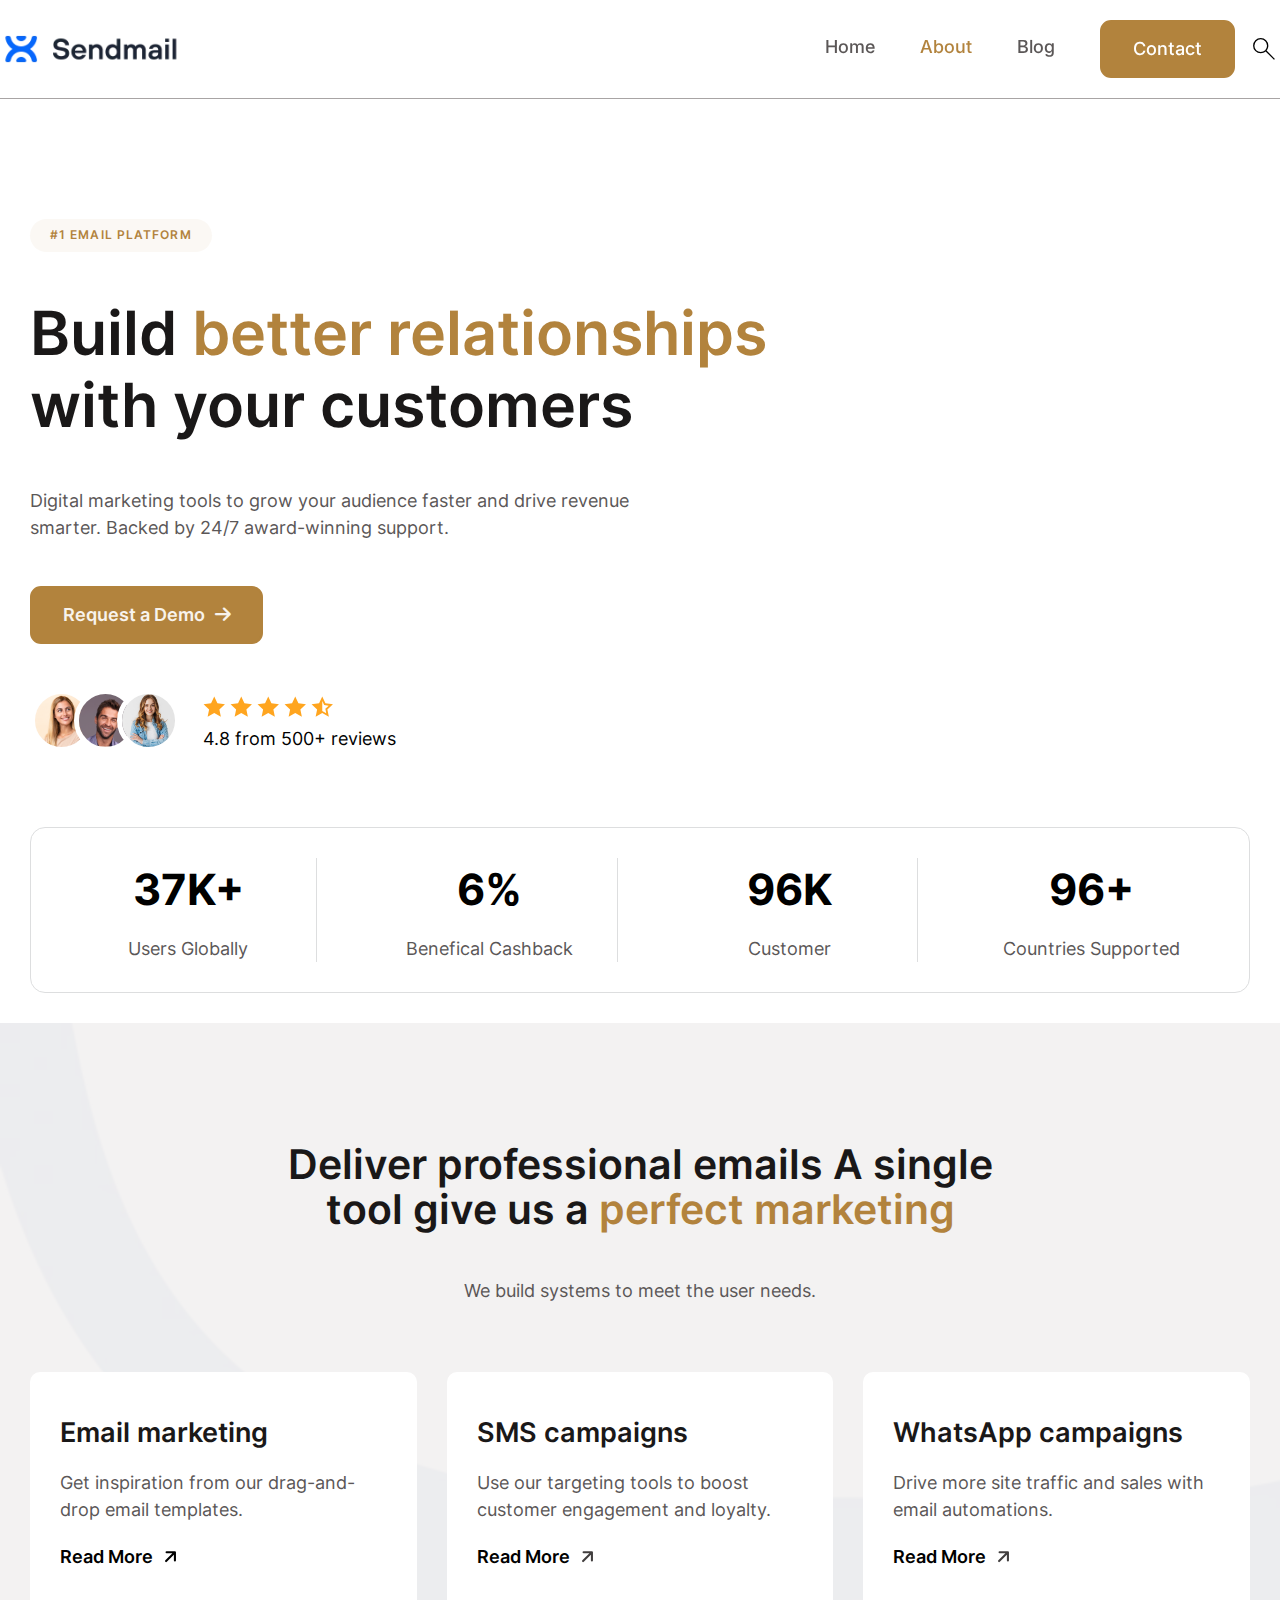
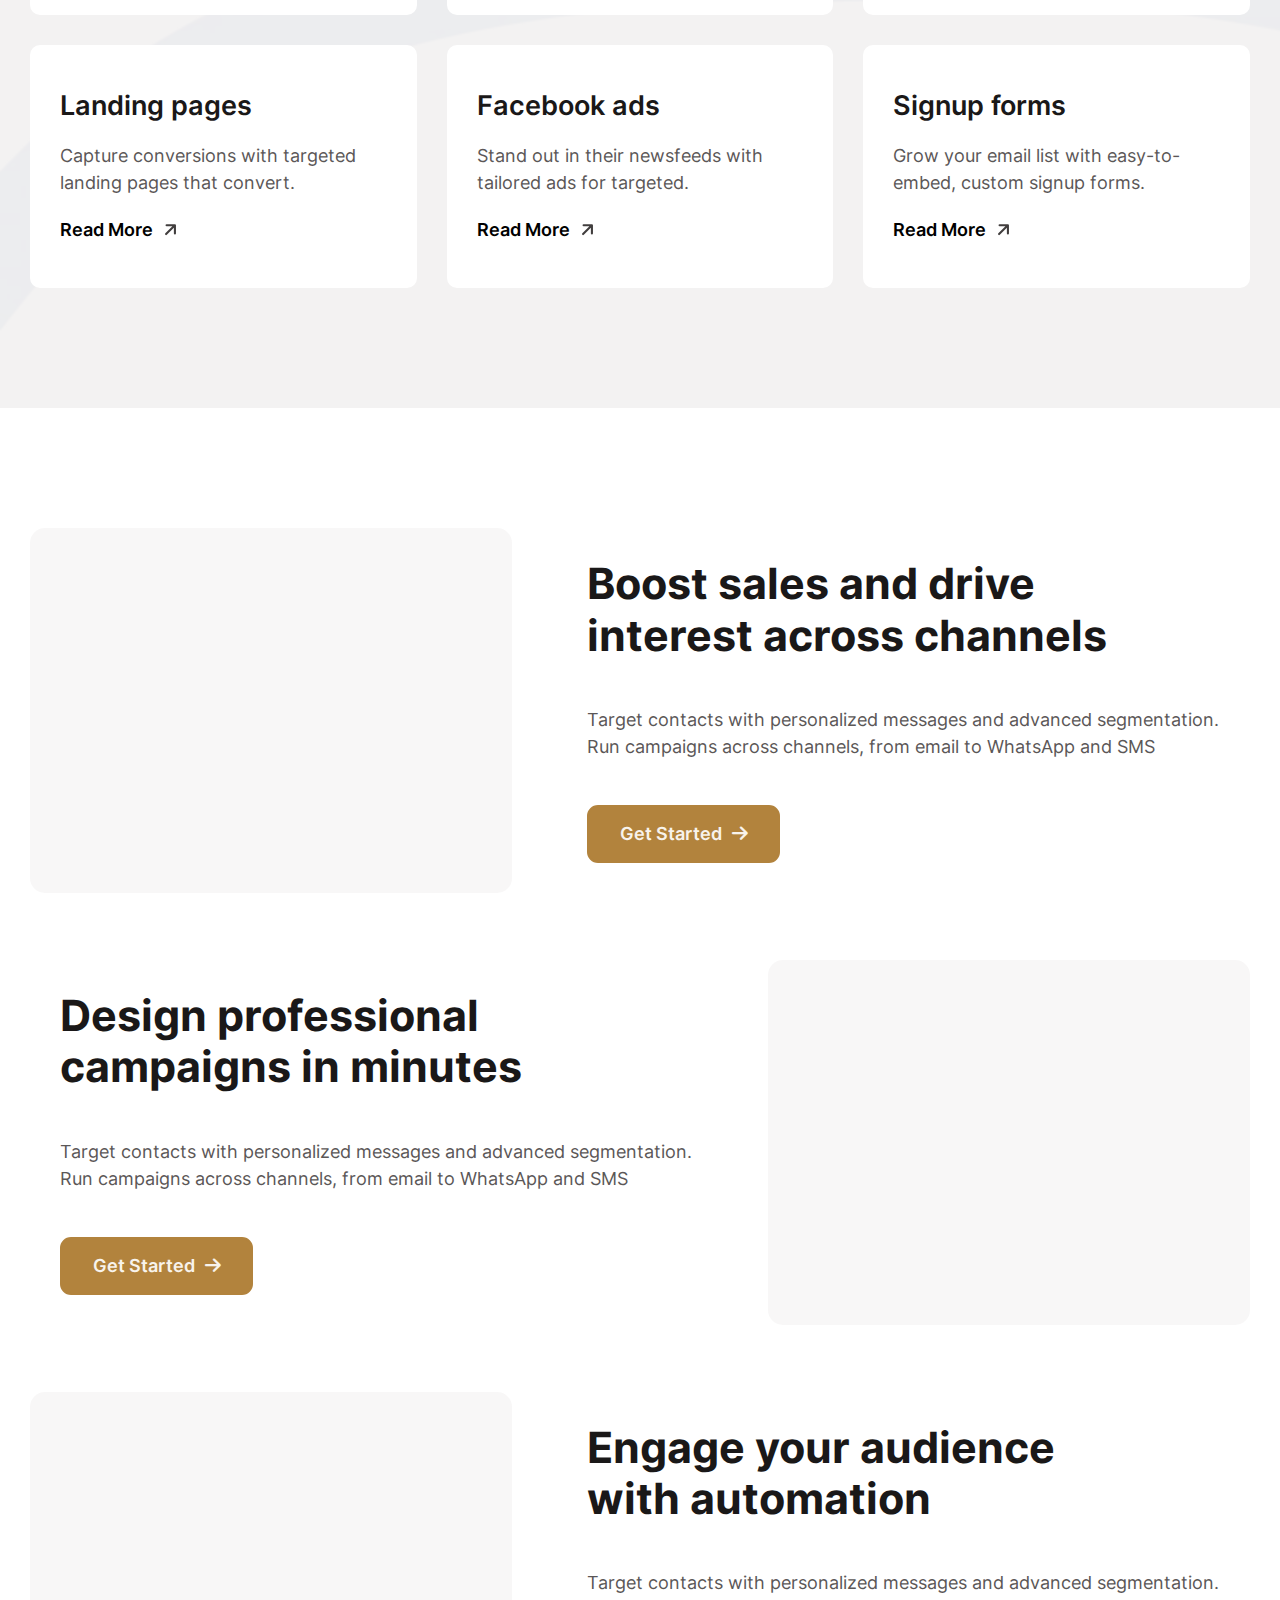
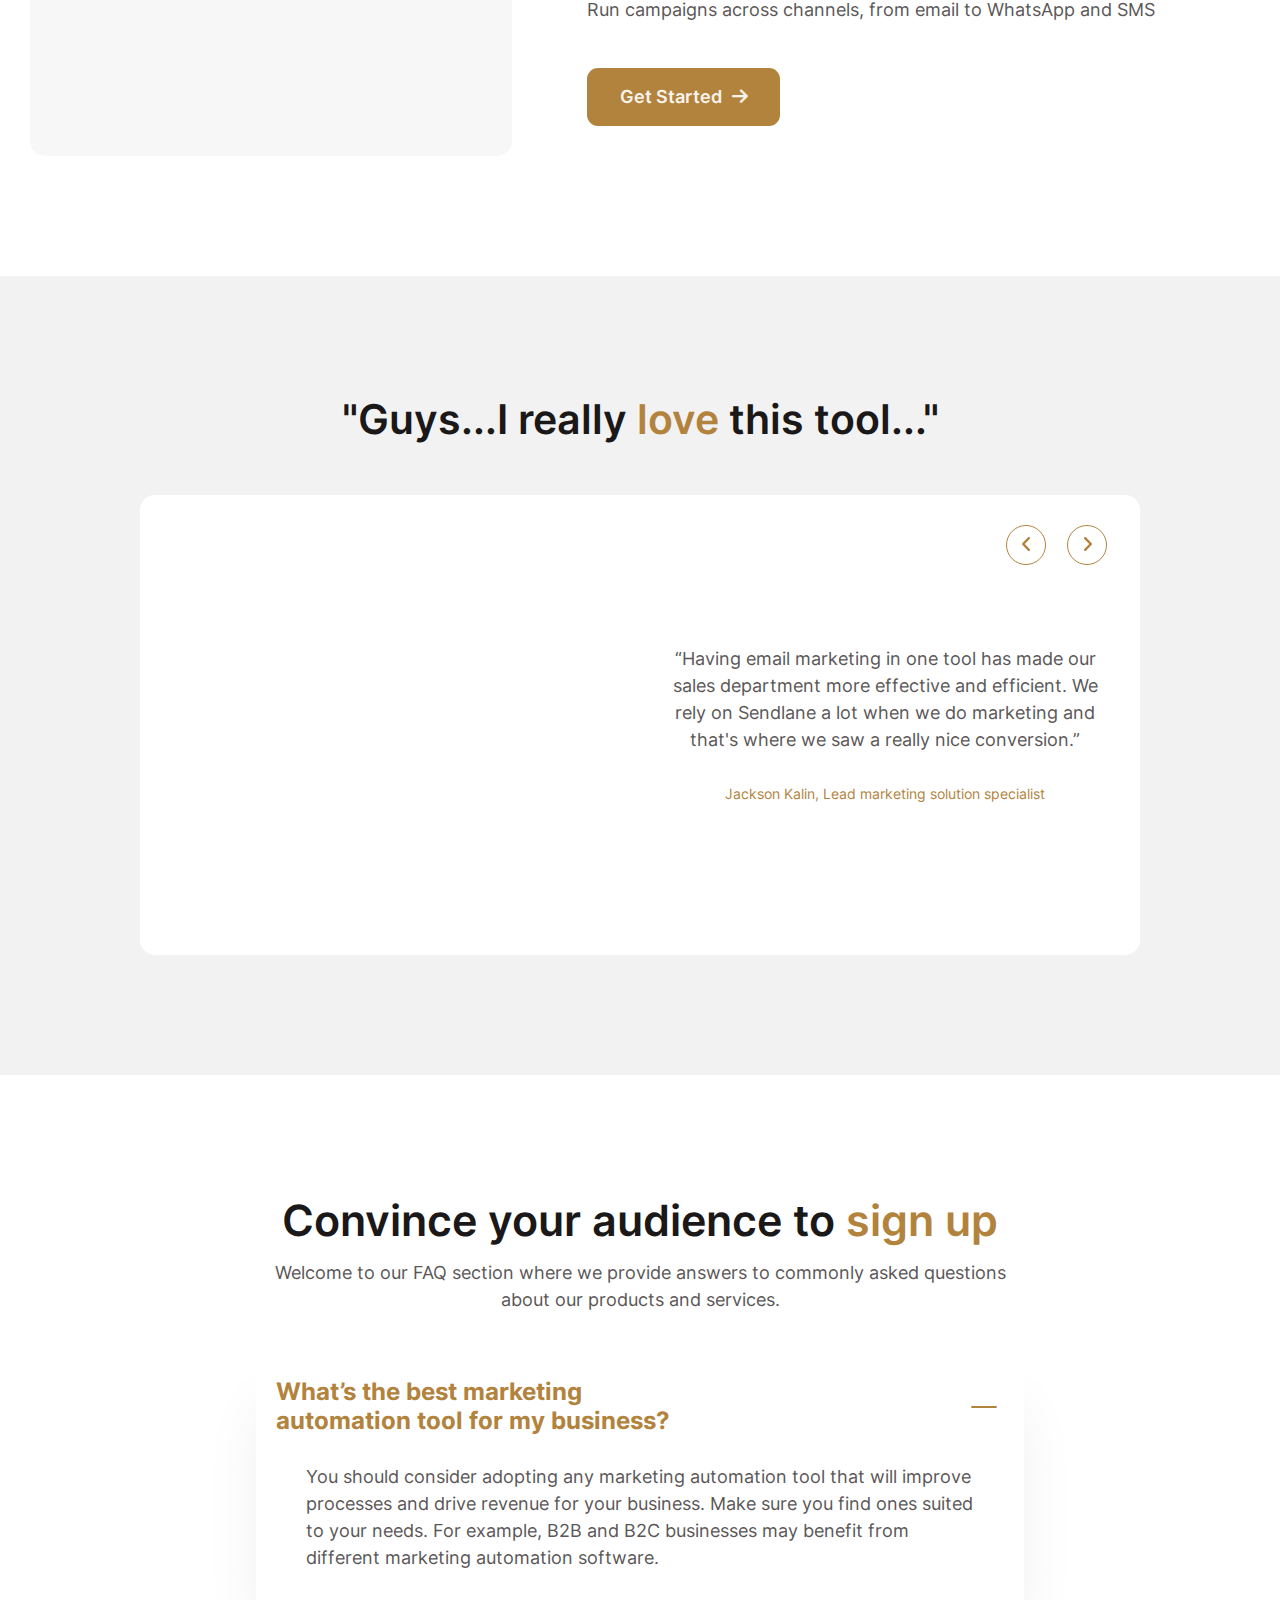
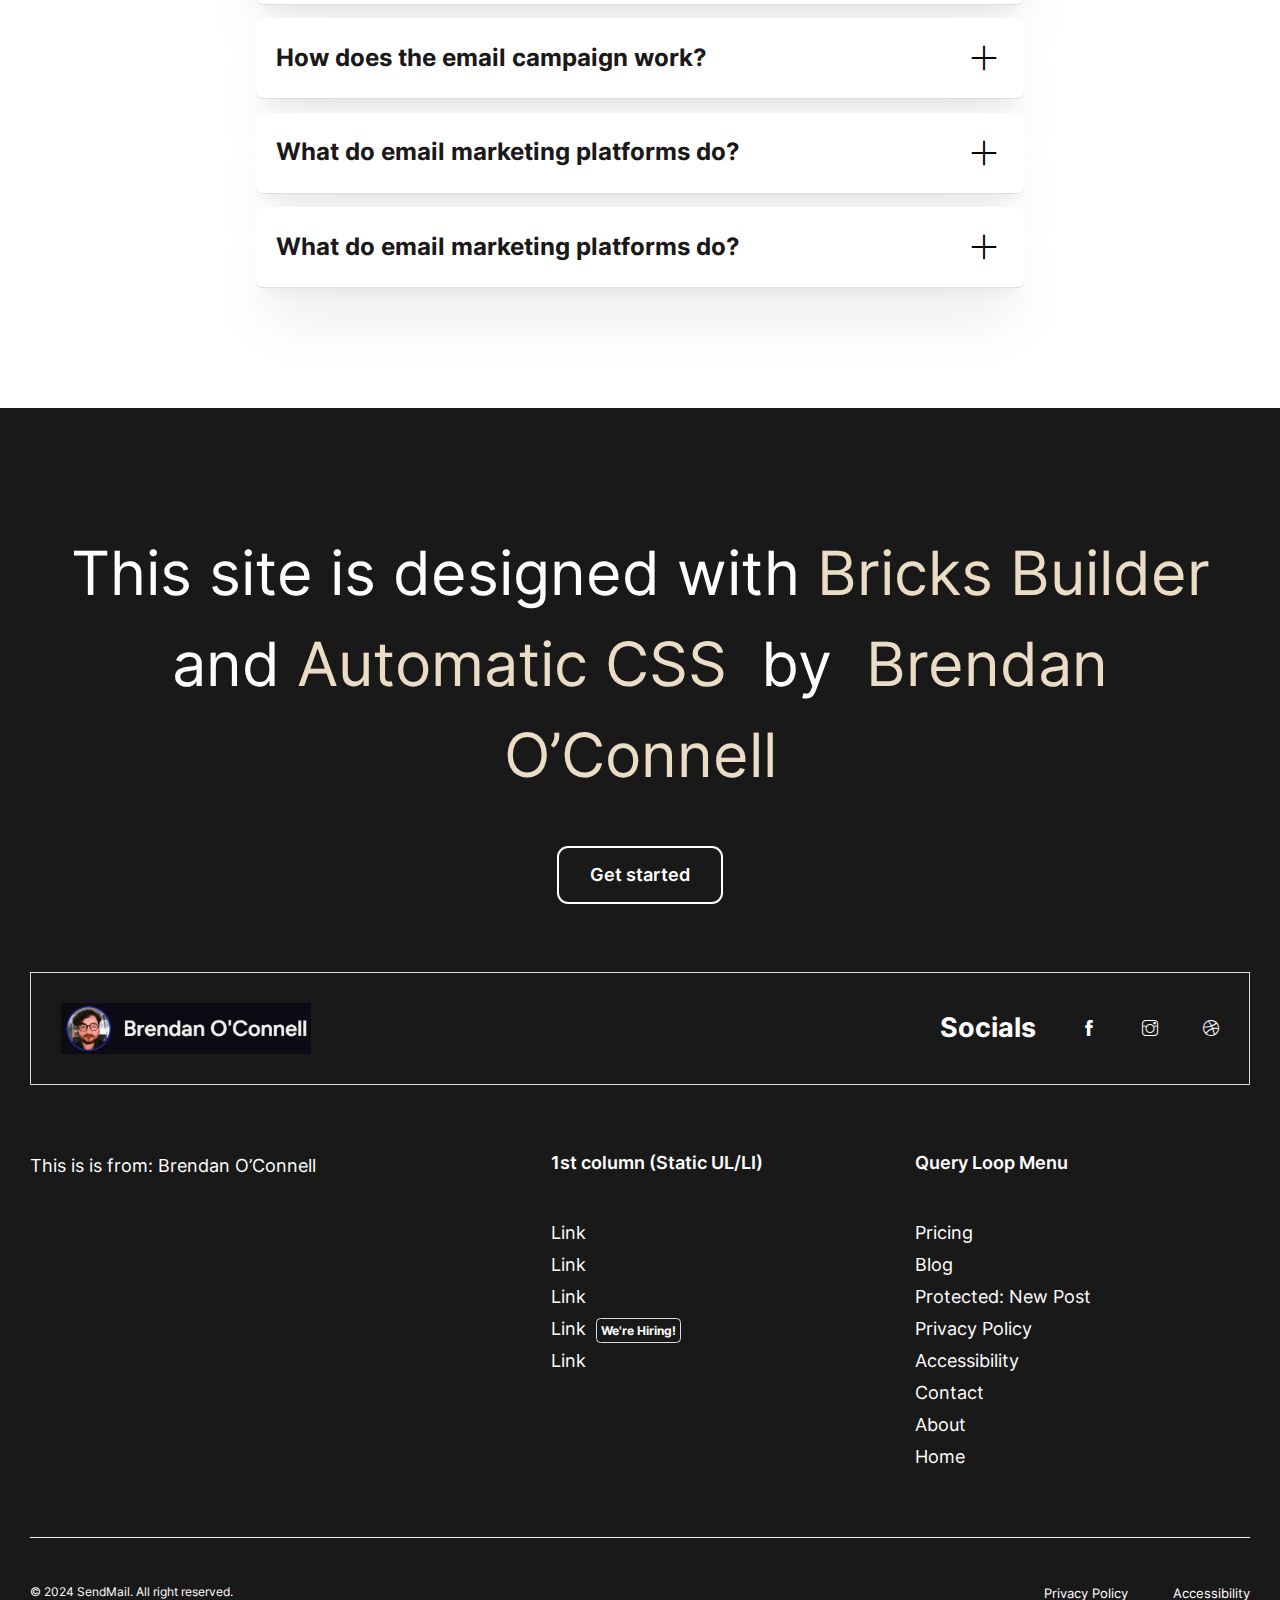
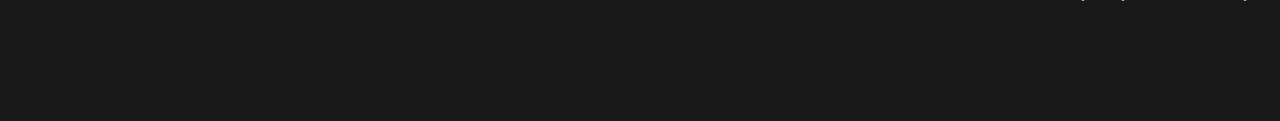
==== commit 77da34e8: "Updated/Added simply-static-1-1717707234" ====
--- a/about/index.html
+++ b/about/index.html
@@ -27,10 +27,10 @@
 		background: none !important;
 		padding: 0 !important;
 	}</style>
-<link rel="stylesheet" id="automaticcss-core-css" href="/wp-content/uploads/automatic-css/automatic.css?ver=1716597364" media="all">
-<style id="automaticcss-core-inline-css">/* File: automatic-custom-css.css - Version: 3.0.0-beta-2.2 - Generated: 2024-05-24 17:36:05 */</style>
-<link rel="stylesheet" id="automaticcss-gutenberg-css" href="/wp-content/uploads/automatic-css/automatic-gutenberg.css?ver=1716597366" media="all">
-<link rel="stylesheet" id="automaticcss-gutenberg-color-palette-css" href="/wp-content/uploads/automatic-css/automatic-gutenberg-color-palette.css?ver=1716597368" media="all">
+<link rel="stylesheet" id="automaticcss-core-css" href="/wp-content/uploads/automatic-css/automatic.css?ver=1718142521" media="all">
+<style id="automaticcss-core-inline-css">/* File: automatic-custom-css.css - Version: 3.0.0-beta-2.2 - Generated: 2024-06-11 14:48:42 */</style>
+<link rel="stylesheet" id="automaticcss-gutenberg-css" href="/wp-content/uploads/automatic-css/automatic-gutenberg.css?ver=1718142523" media="all">
+<link rel="stylesheet" id="automaticcss-gutenberg-color-palette-css" href="/wp-content/uploads/automatic-css/automatic-gutenberg-color-palette.css?ver=1718142524" media="all">
 <style id="classic-theme-styles-inline-css">/*! This file is auto-generated */
 .wp-block-button__link{color:#fff;background-color:#32373c;border-radius:9999px;box-shadow:none;text-decoration:none;padding:calc(.667em + 2px) calc(1.333em + 2px);font-size:1.125em}.wp-block-file__button{background:#32373c;color:#fff;text-decoration:none}</style>
 <link rel="stylesheet" id="bricks-frontend-css" href="/wp-content/themes/bricks/assets/css/frontend.min.css?ver=1715618964" media="all">
@@ -39,9 +39,9 @@
 <link rel="stylesheet" id="bricks-child-css" href="/wp-content/themes/bricks-child/style.css?ver=1709125742" media="all">
 <link rel="stylesheet" id="bricks-font-awesome-6-css" href="/wp-content/themes/bricks/assets/css/libs/font-awesome-6.min.css?ver=1715618964" media="all">
 <link rel="stylesheet" id="bricks-themify-icons-css" href="/wp-content/themes/bricks/assets/css/libs/themify-icons.min.css?ver=1715618964" media="all">
-<link rel="stylesheet" id="automaticcss-bricks-css" href="/wp-content/uploads/automatic-css/automatic-bricks.css?ver=1716597366" media="all">
+<link rel="stylesheet" id="automaticcss-bricks-css" href="/wp-content/uploads/automatic-css/automatic-bricks.css?ver=1718142523" media="all">
 <link rel="stylesheet" id="color-scheme-switcher-frontend-css" href="/wp-content/plugins/automaticcss-plugin/classes/Features/Color_Scheme_Switcher/css/frontend.css?ver=1716417782" media="all">
-<link rel="stylesheet" id="automaticcss-frames-css" href="/wp-content/uploads/automatic-css/automatic-frames.css?ver=1716597368" media="all">
+<link rel="stylesheet" id="automaticcss-frames-css" href="/wp-content/uploads/automatic-css/automatic-frames.css?ver=1718142525" media="all">
 <style id="bricks-frontend-inline-inline-css">html {scroll-behavior: smooth}
 /* GLOBAL VARIABLES CSS */
 :root {}
@@ -658,9 +658,9 @@
 			</div>
 </div>
 </div></div></header><main id="brx-content"><section id="brxe-dtuijy" class="brxe-section fr-hero-bravo fr-hero bricks-lazy-hidden"><div id="brxe-zpfset" class="brxe-container fr-hero-bravo__content-wrapper bricks-lazy-hidden">
-<h1 id="brxe-bltrqi" class="brxe-heading fr-hero-bravo__heading" data-interactions="[{&quot;id&quot;:&quot;mkxpfv&quot;,&quot;trigger&quot;:&quot;enterView&quot;,&quot;action&quot;:&quot;startAnimation&quot;,&quot;animationType&quot;:&quot;fadeIn&quot;,&quot;animationDuration&quot;:&quot;1.2s&quot;}]" data-interaction-id="29b629" data-interaction-hidden-on-load="1">Build <span style="color: var(--primary)">better relationships</span> with your customers</h1>
-<p id="brxe-qrcqwh" class="brxe-text-basic fr-hero-bravo__lede fr-lede" data-interactions="[{&quot;id&quot;:&quot;rsiohn&quot;,&quot;trigger&quot;:&quot;enterView&quot;,&quot;action&quot;:&quot;startAnimation&quot;,&quot;animationType&quot;:&quot;fadeIn&quot;,&quot;animationDuration&quot;:&quot;1.2s&quot;},{&quot;id&quot;:&quot;jovnin&quot;,&quot;trigger&quot;:&quot;enterView&quot;,&quot;action&quot;:&quot;startAnimation&quot;,&quot;animationType&quot;:&quot;fadeIn&quot;,&quot;animationDuration&quot;:&quot;1.4s&quot;}]" data-interaction-id="be25bb" data-interaction-hidden-on-load="1">Digital marketing tools to grow your audience faster and drive revenue smarter. Backed by 24/7 award-winning support.</p>
-<div id="brxe-rqnubu" class="brxe-block fr-cta-links-alpha bricks-lazy-hidden" data-interactions="[{&quot;id&quot;:&quot;gjfhzw&quot;,&quot;trigger&quot;:&quot;enterView&quot;,&quot;action&quot;:&quot;startAnimation&quot;,&quot;animationType&quot;:&quot;fadeIn&quot;,&quot;animationDuration&quot;:&quot;2s&quot;,&quot;animationDelay&quot;:&quot;0.3s&quot;}]" data-interaction-id="07bf35" data-interaction-hidden-on-load="1">
+<h1 id="brxe-bltrqi" class="brxe-heading fr-hero-bravo__heading" data-interactions="[{&quot;id&quot;:&quot;mkxpfv&quot;,&quot;trigger&quot;:&quot;enterView&quot;,&quot;action&quot;:&quot;startAnimation&quot;,&quot;animationType&quot;:&quot;fadeIn&quot;,&quot;animationDuration&quot;:&quot;1.2s&quot;}]" data-interaction-id="af21a8" data-interaction-hidden-on-load="1">Build <span style="color: var(--primary)">better relationships</span> with your customers</h1>
+<p id="brxe-qrcqwh" class="brxe-text-basic fr-hero-bravo__lede fr-lede" data-interactions="[{&quot;id&quot;:&quot;rsiohn&quot;,&quot;trigger&quot;:&quot;enterView&quot;,&quot;action&quot;:&quot;startAnimation&quot;,&quot;animationType&quot;:&quot;fadeIn&quot;,&quot;animationDuration&quot;:&quot;1.2s&quot;},{&quot;id&quot;:&quot;jovnin&quot;,&quot;trigger&quot;:&quot;enterView&quot;,&quot;action&quot;:&quot;startAnimation&quot;,&quot;animationType&quot;:&quot;fadeIn&quot;,&quot;animationDuration&quot;:&quot;1.4s&quot;}]" data-interaction-id="4429d6" data-interaction-hidden-on-load="1">Digital marketing tools to grow your audience faster and drive revenue smarter. Backed by 24/7 award-winning support.</p>
+<div id="brxe-rqnubu" class="brxe-block fr-cta-links-alpha bricks-lazy-hidden" data-interactions="[{&quot;id&quot;:&quot;gjfhzw&quot;,&quot;trigger&quot;:&quot;enterView&quot;,&quot;action&quot;:&quot;startAnimation&quot;,&quot;animationType&quot;:&quot;fadeIn&quot;,&quot;animationDuration&quot;:&quot;2s&quot;,&quot;animationDelay&quot;:&quot;0.3s&quot;}]" data-interaction-id="535f4c" data-interaction-hidden-on-load="1">
 <span id="brxe-nqttpy" class="brxe-button btn--primary bricks-button bricks-background-primary">Request a Demo<i class="fas fa-arrow-right"></i></span><div id="brxe-tbooht" class="brxe-block bricks-lazy-hidden">
 <div id="brxe-zzztxn" class="brxe-div fr-avatar-group-alpha bricks-lazy-hidden">
 <div id="brxe-zlseub" class="brxe-div fr-avatar-group-alpha__avatar-wrapper bricks-lazy-hidden"><figure id="brxe-pajymk" class="brxe-image fr-avatar-group-alpha__avatar tag"><img width="150" height="150" src="data:image/svg+xml,%3Csvg%20xmlns=&#039;http://www.w3.org/2000/svg&#039;%20viewBox=&#039;0%200%20150%20150&#039;%3E%3C/svg%3E" class="css-filter size-full bricks-lazy-hidden" alt="" decoding="async" data-src="/wp-content/uploads/2024/05/app-25-by-4.png" data-type="string"></figure></div>
@@ -1008,7 +1008,7 @@
 
 /* BREAKPOINT: Desktop (BASE) */
 .accordion-5-body__content.brxe-text {padding-top: clamp(1.0666666667rem, calc(0.2777777778vw + 0.9777777778rem), 1.3333333333rem); padding-right: var(--section-padding-x); padding-bottom: clamp(1.0666666667rem, calc(0.2777777778vw + 0.9777777778rem), 1.3333333333rem); padding-left: var(--section-padding-x)}</style>
-<script id="bricks-scripts-js-extra">var bricksData = {"debug":"","locale":"en_US","ajaxUrl":"\/wp-admin\/admin-ajax.php","restApiUrl":"\/wp-json\/bricks\/v1\/","nonce":"c4aa82b77c","formNonce":"084ebcb9b5","wpRestNonce":"6c7e415178","postId":"19","recaptchaIds":[],"animatedTypingInstances":[],"videoInstances":[],"splideInstances":[],"tocbotInstances":[],"swiperInstances":[],"queryLoopInstances":[],"interactions":[],"filterInstances":[],"isotopeInstances":[],"mapStyles":{"ultraLightWithLabels":{"label":"Ultra light with labels","style":"[ { \"featureType\": \"water\", \"elementType\": \"geometry\", \"stylers\": [ { \"color\": \"#e9e9e9\" }, { \"lightness\": 17 } ] }, { \"featureType\": \"landscape\", \"elementType\": \"geometry\", \"stylers\": [ { \"color\": \"#f5f5f5\" }, { \"lightness\": 20 } ] }, { \"featureType\": \"road.highway\", \"elementType\": \"geometry.fill\", \"stylers\": [ { \"color\": \"#ffffff\" }, { \"lightness\": 17 } ] }, { \"featureType\": \"road.highway\", \"elementType\": \"geometry.stroke\", \"stylers\": [ { \"color\": \"#ffffff\" }, { \"lightness\": 29 }, { \"weight\": 0.2 } ] }, { \"featureType\": \"road.arterial\", \"elementType\": \"geometry\", \"stylers\": [ { \"color\": \"#ffffff\" }, { \"lightness\": 18 } ] }, { \"featureType\": \"road.local\", \"elementType\": \"geometry\", \"stylers\": [ { \"color\": \"#ffffff\" }, { \"lightness\": 16 } ] }, { \"featureType\": \"poi\", \"elementType\": \"geometry\", \"stylers\": [ { \"color\": \"#f5f5f5\" }, { \"lightness\": 21 } ] }, { \"featureType\": \"poi.park\", \"elementType\": \"geometry\", \"stylers\": [ { \"color\": \"#dedede\" }, { \"lightness\": 21 } ] }, { \"elementType\": \"labels.text.stroke\", \"stylers\": [ { \"visibility\": \"on\" }, { \"color\": \"#ffffff\" }, { \"lightness\": 16 } ] }, { \"elementType\": \"labels.text.fill\", \"stylers\": [ { \"saturation\": 36 }, { \"color\": \"#333333\" }, { \"lightness\": 40 } ] }, { \"elementType\": \"labels.icon\", \"stylers\": [ { \"visibility\": \"off\" } ] }, { \"featureType\": \"transit\", \"elementType\": \"geometry\", \"stylers\": [ { \"color\": \"#f2f2f2\" }, { \"lightness\": 19 } ] }, { \"featureType\": \"administrative\", \"elementType\": \"geometry.fill\", \"stylers\": [ { \"color\": \"#fefefe\" }, { \"lightness\": 20 } ] }, { \"featureType\": \"administrative\", \"elementType\": \"geometry.stroke\", \"stylers\": [ { \"color\": \"#fefefe\" }, { \"lightness\": 17 }, { \"weight\": 1.2 } ] } ]"},"blueWater":{"label":"Blue water","style":"[ { \"featureType\": \"administrative\", \"elementType\": \"labels.text.fill\", \"stylers\": [ { \"color\": \"#444444\" } ] }, { \"featureType\": \"landscape\", \"elementType\": \"all\", \"stylers\": [ { \"color\": \"#f2f2f2\" } ] }, { \"featureType\": \"poi\", \"elementType\": \"all\", \"stylers\": [ { \"visibility\": \"off\" } ] }, { \"featureType\": \"road\", \"elementType\": \"all\", \"stylers\": [ { \"saturation\": -100 }, { \"lightness\": 45 } ] }, { \"featureType\": \"road.highway\", \"elementType\": \"all\", \"stylers\": [ { \"visibility\": \"simplified\" } ] }, { \"featureType\": \"road.arterial\", \"elementType\": \"labels.icon\", \"stylers\": [ { \"visibility\": \"off\" } ] }, { \"featureType\": \"transit\", \"elementType\": \"all\", \"stylers\": [ { \"visibility\": \"off\" } ] }, { \"featureType\": \"water\", \"elementType\": \"all\", \"stylers\": [ { \"color\": \"#46bcec\" }, { \"visibility\": \"on\" } ] } ]"},"lightDream":{"label":"Light dream","style":"[ { \"featureType\": \"landscape\", \"stylers\": [ { \"hue\": \"#FFBB00\" }, { \"saturation\": 43.400000000000006 }, { \"lightness\": 37.599999999999994 }, { \"gamma\": 1 } ] }, { \"featureType\": \"road.highway\", \"stylers\": [ { \"hue\": \"#FFC200\" }, { \"saturation\": -61.8 }, { \"lightness\": 45.599999999999994 }, { \"gamma\": 1 } ] }, { \"featureType\": \"road.arterial\", \"stylers\": [ { \"hue\": \"#FF0300\" }, { \"saturation\": -100 }, { \"lightness\": 51.19999999999999 }, { \"gamma\": 1 } ] }, { \"featureType\": \"road.local\", \"stylers\": [ { \"hue\": \"#FF0300\" }, { \"saturation\": -100 }, { \"lightness\": 52 }, { \"gamma\": 1 } ] }, { \"featureType\": \"water\", \"stylers\": [ { \"hue\": \"#0078FF\" }, { \"saturation\": -13.200000000000003 }, { \"lightness\": 2.4000000000000057 }, { \"gamma\": 1 } ] }, { \"featureType\": \"poi\", \"stylers\": [ { \"hue\": \"#00FF6A\" }, { \"saturation\": -1.0989010989011234 }, { \"lightness\": 11.200000000000017 }, { \"gamma\": 1 } ] } ]"},"blueEssence":{"label":"Blue essence","style":"[ { \"featureType\": \"landscape.natural\", \"elementType\": \"geometry.fill\", \"stylers\": [ { \"visibility\": \"on\" }, { \"color\": \"#e0efef\" } ] }, { \"featureType\": \"poi\", \"elementType\": \"geometry.fill\", \"stylers\": [ { \"visibility\": \"on\" }, { \"hue\": \"#1900ff\" }, { \"color\": \"#c0e8e8\" } ] }, { \"featureType\": \"road\", \"elementType\": \"geometry\", \"stylers\": [ { \"lightness\": 100 }, { \"visibility\": \"simplified\" } ] }, { \"featureType\": \"road\", \"elementType\": \"labels\", \"stylers\": [ { \"visibility\": \"off\" } ] }, { \"featureType\": \"transit.line\", \"elementType\": \"geometry\", \"stylers\": [ { \"visibility\": \"on\" }, { \"lightness\": 700 } ] }, { \"featureType\": \"water\", \"elementType\": \"all\", \"stylers\": [ { \"color\": \"#7dcdcd\" } ] } ]"},"appleMapsesque":{"label":"Apple maps-esque","style":"[ { \"featureType\": \"landscape.man_made\", \"elementType\": \"geometry\", \"stylers\": [ { \"color\": \"#f7f1df\" } ] }, { \"featureType\": \"landscape.natural\", \"elementType\": \"geometry\", \"stylers\": [ { \"color\": \"#d0e3b4\" } ] }, { \"featureType\": \"landscape.natural.terrain\", \"elementType\": \"geometry\", \"stylers\": [ { \"visibility\": \"off\" } ] }, { \"featureType\": \"poi\", \"elementType\": \"labels\", \"stylers\": [ { \"visibility\": \"off\" } ] }, { \"featureType\": \"poi.business\", \"elementType\": \"all\", \"stylers\": [ { \"visibility\": \"off\" } ] }, { \"featureType\": \"poi.medical\", \"elementType\": \"geometry\", \"stylers\": [ { \"color\": \"#fbd3da\" } ] }, { \"featureType\": \"poi.park\", \"elementType\": \"geometry\", \"stylers\": [ { \"color\": \"#bde6ab\" } ] }, { \"featureType\": \"road\", \"elementType\": \"geometry.stroke\", \"stylers\": [ { \"visibility\": \"off\" } ] }, { \"featureType\": \"road\", \"elementType\": \"labels\", \"stylers\": [ { \"visibility\": \"off\" } ] }, { \"featureType\": \"road.highway\", \"elementType\": \"geometry.fill\", \"stylers\": [ { \"color\": \"#ffe15f\" } ] }, { \"featureType\": \"road.highway\", \"elementType\": \"geometry.stroke\", \"stylers\": [ { \"color\": \"#efd151\" } ] }, { \"featureType\": \"road.arterial\", \"elementType\": \"geometry.fill\", \"stylers\": [ { \"color\": \"#ffffff\" } ] }, { \"featureType\": \"road.local\", \"elementType\": \"geometry.fill\", \"stylers\": [ { \"color\": \"black\" } ] }, { \"featureType\": \"transit.station.airport\", \"elementType\": \"geometry.fill\", \"stylers\": [ { \"color\": \"#cfb2db\" } ] }, { \"featureType\": \"water\", \"elementType\": \"geometry\", \"stylers\": [ { \"color\": \"#a2daf2\" } ] } ]"},"paleDawn":{"label":"Pale dawn","style":"[ { \"featureType\": \"administrative\", \"elementType\": \"all\", \"stylers\": [ { \"visibility\": \"on\" }, { \"lightness\": 33 } ] }, { \"featureType\": \"landscape\", \"elementType\": \"all\", \"stylers\": [ { \"color\": \"#f2e5d4\" } ] }, { \"featureType\": \"poi.park\", \"elementType\": \"geometry\", \"stylers\": [ { \"color\": \"#c5dac6\" } ] }, { \"featureType\": \"poi.park\", \"elementType\": \"labels\", \"stylers\": [ { \"visibility\": \"on\" }, { \"lightness\": 20 } ] }, { \"featureType\": \"road\", \"elementType\": \"all\", \"stylers\": [ { \"lightness\": 20 } ] }, { \"featureType\": \"road.highway\", \"elementType\": \"geometry\", \"stylers\": [ { \"color\": \"#c5c6c6\" } ] }, { \"featureType\": \"road.arterial\", \"elementType\": \"geometry\", \"stylers\": [ { \"color\": \"#e4d7c6\" } ] }, { \"featureType\": \"road.local\", \"elementType\": \"geometry\", \"stylers\": [ { \"color\": \"#fbfaf7\" } ] }, { \"featureType\": \"water\", \"elementType\": \"all\", \"stylers\": [ { \"visibility\": \"on\" }, { \"color\": \"#acbcc9\" } ] } ]"},"neutralBlue":{"label":"Neutral blue","style":"[ { \"featureType\": \"water\", \"elementType\": \"geometry\", \"stylers\": [ { \"color\": \"#193341\" } ] }, { \"featureType\": \"landscape\", \"elementType\": \"geometry\", \"stylers\": [ { \"color\": \"#2c5a71\" } ] }, { \"featureType\": \"road\", \"elementType\": \"geometry\", \"stylers\": [ { \"color\": \"#29768a\" }, { \"lightness\": -37 } ] }, { \"featureType\": \"poi\", \"elementType\": \"geometry\", \"stylers\": [ { \"color\": \"#406d80\" } ] }, { \"featureType\": \"transit\", \"elementType\": \"geometry\", \"stylers\": [ { \"color\": \"#406d80\" } ] }, { \"elementType\": \"labels.text.stroke\", \"stylers\": [ { \"visibility\": \"on\" }, { \"color\": \"#3e606f\" }, { \"weight\": 2 }, { \"gamma\": 0.84 } ] }, { \"elementType\": \"labels.text.fill\", \"stylers\": [ { \"color\": \"#ffffff\" } ] }, { \"featureType\": \"administrative\", \"elementType\": \"geometry\", \"stylers\": [ { \"weight\": 0.6 }, { \"color\": \"#1a3541\" } ] }, { \"elementType\": \"labels.icon\", \"stylers\": [ { \"visibility\": \"off\" } ] }, { \"featureType\": \"poi.park\", \"elementType\": \"geometry\", \"stylers\": [ { \"color\": \"#2c5a71\" } ] } ]"},"avocadoWorld":{"label":"Avocado world","style":"[ { \"featureType\": \"water\", \"elementType\": \"geometry\", \"stylers\": [ { \"visibility\": \"on\" }, { \"color\": \"#aee2e0\" } ] }, { \"featureType\": \"landscape\", \"elementType\": \"geometry.fill\", \"stylers\": [ { \"color\": \"#abce83\" } ] }, { \"featureType\": \"poi\", \"elementType\": \"geometry.fill\", \"stylers\": [ { \"color\": \"#769E72\" } ] }, { \"featureType\": \"poi\", \"elementType\": \"labels.text.fill\", \"stylers\": [ { \"color\": \"#7B8758\" } ] }, { \"featureType\": \"poi\", \"elementType\": \"labels.text.stroke\", \"stylers\": [ { \"color\": \"#EBF4A4\" } ] }, { \"featureType\": \"poi.park\", \"elementType\": \"geometry\", \"stylers\": [ { \"visibility\": \"simplified\" }, { \"color\": \"#8dab68\" } ] }, { \"featureType\": \"road\", \"elementType\": \"geometry.fill\", \"stylers\": [ { \"visibility\": \"simplified\" } ] }, { \"featureType\": \"road\", \"elementType\": \"labels.text.fill\", \"stylers\": [ { \"color\": \"#5B5B3F\" } ] }, { \"featureType\": \"road\", \"elementType\": \"labels.text.stroke\", \"stylers\": [ { \"color\": \"#ABCE83\" } ] }, { \"featureType\": \"road\", \"elementType\": \"labels.icon\", \"stylers\": [ { \"visibility\": \"off\" } ] }, { \"featureType\": \"road.local\", \"elementType\": \"geometry\", \"stylers\": [ { \"color\": \"#A4C67D\" } ] }, { \"featureType\": \"road.arterial\", \"elementType\": \"geometry\", \"stylers\": [ { \"color\": \"#9BBF72\" } ] }, { \"featureType\": \"road.highway\", \"elementType\": \"geometry\", \"stylers\": [ { \"color\": \"#EBF4A4\" } ] }, { \"featureType\": \"transit\", \"stylers\": [ { \"visibility\": \"off\" } ] }, { \"featureType\": \"administrative\", \"elementType\": \"geometry.stroke\", \"stylers\": [ { \"visibility\": \"on\" }, { \"color\": \"#87ae79\" } ] }, { \"featureType\": \"administrative\", \"elementType\": \"geometry.fill\", \"stylers\": [ { \"color\": \"#7f2200\" }, { \"visibility\": \"off\" } ] }, { \"featureType\": \"administrative\", \"elementType\": \"labels.text.stroke\", \"stylers\": [ { \"color\": \"#ffffff\" }, { \"visibility\": \"on\" }, { \"weight\": 4.1 } ] }, { \"featureType\": \"administrative\", \"elementType\": \"labels.text.fill\", \"stylers\": [ { \"color\": \"#495421\" } ] }, { \"featureType\": \"administrative.neighborhood\", \"elementType\": \"labels\", \"stylers\": [ { \"visibility\": \"off\" } ] } ]"},"gowalla":{"label":"Gowalla","style":"[ { \"featureType\": \"administrative.land_parcel\", \"elementType\": \"all\", \"stylers\": [ { \"visibility\": \"off\" } ] }, { \"featureType\": \"landscape.man_made\", \"elementType\": \"all\", \"stylers\": [ { \"visibility\": \"off\" } ] }, { \"featureType\": \"poi\", \"elementType\": \"labels\", \"stylers\": [ { \"visibility\": \"off\" } ] }, { \"featureType\": \"road\", \"elementType\": \"labels\", \"stylers\": [ { \"visibility\": \"simplified\" }, { \"lightness\": 20 } ] }, { \"featureType\": \"road.highway\", \"elementType\": \"geometry\", \"stylers\": [ { \"hue\": \"#f49935\" } ] }, { \"featureType\": \"road.highway\", \"elementType\": \"labels\", \"stylers\": [ { \"visibility\": \"simplified\" } ] }, { \"featureType\": \"road.arterial\", \"elementType\": \"geometry\", \"stylers\": [ { \"hue\": \"#fad959\" } ] }, { \"featureType\": \"road.arterial\", \"elementType\": \"labels\", \"stylers\": [ { \"visibility\": \"off\" } ] }, { \"featureType\": \"road.local\", \"elementType\": \"geometry\", \"stylers\": [ { \"visibility\": \"simplified\" } ] }, { \"featureType\": \"road.local\", \"elementType\": \"labels\", \"stylers\": [ { \"visibility\": \"simplified\" } ] }, { \"featureType\": \"transit\", \"elementType\": \"all\", \"stylers\": [ { \"visibility\": \"off\" } ] }, { \"featureType\": \"water\", \"elementType\": \"all\", \"stylers\": [ { \"hue\": \"#a1cdfc\" }, { \"saturation\": 30 }, { \"lightness\": 49 } ] } ]"}},"facebookAppId":"","headerPosition":"top","offsetLazyLoad":"300","baseUrl":"\/about\/","useQueryFilter":"1","pageFilters":[]};</script>
+<script id="bricks-scripts-js-extra">var bricksData = {"debug":"","locale":"en_US","ajaxUrl":"\/wp-admin\/admin-ajax.php","restApiUrl":"\/wp-json\/bricks\/v1\/","nonce":"e90c0c4e4e","formNonce":"85c3cf8837","wpRestNonce":"7c7badc536","postId":"19","recaptchaIds":[],"animatedTypingInstances":[],"videoInstances":[],"splideInstances":[],"tocbotInstances":[],"swiperInstances":[],"queryLoopInstances":[],"interactions":[],"filterInstances":[],"isotopeInstances":[],"mapStyles":{"ultraLightWithLabels":{"label":"Ultra light with labels","style":"[ { \"featureType\": \"water\", \"elementType\": \"geometry\", \"stylers\": [ { \"color\": \"#e9e9e9\" }, { \"lightness\": 17 } ] }, { \"featureType\": \"landscape\", \"elementType\": \"geometry\", \"stylers\": [ { \"color\": \"#f5f5f5\" }, { \"lightness\": 20 } ] }, { \"featureType\": \"road.highway\", \"elementType\": \"geometry.fill\", \"stylers\": [ { \"color\": \"#ffffff\" }, { \"lightness\": 17 } ] }, { \"featureType\": \"road.highway\", \"elementType\": \"geometry.stroke\", \"stylers\": [ { \"color\": \"#ffffff\" }, { \"lightness\": 29 }, { \"weight\": 0.2 } ] }, { \"featureType\": \"road.arterial\", \"elementType\": \"geometry\", \"stylers\": [ { \"color\": \"#ffffff\" }, { \"lightness\": 18 } ] }, { \"featureType\": \"road.local\", \"elementType\": \"geometry\", \"stylers\": [ { \"color\": \"#ffffff\" }, { \"lightness\": 16 } ] }, { \"featureType\": \"poi\", \"elementType\": \"geometry\", \"stylers\": [ { \"color\": \"#f5f5f5\" }, { \"lightness\": 21 } ] }, { \"featureType\": \"poi.park\", \"elementType\": \"geometry\", \"stylers\": [ { \"color\": \"#dedede\" }, { \"lightness\": 21 } ] }, { \"elementType\": \"labels.text.stroke\", \"stylers\": [ { \"visibility\": \"on\" }, { \"color\": \"#ffffff\" }, { \"lightness\": 16 } ] }, { \"elementType\": \"labels.text.fill\", \"stylers\": [ { \"saturation\": 36 }, { \"color\": \"#333333\" }, { \"lightness\": 40 } ] }, { \"elementType\": \"labels.icon\", \"stylers\": [ { \"visibility\": \"off\" } ] }, { \"featureType\": \"transit\", \"elementType\": \"geometry\", \"stylers\": [ { \"color\": \"#f2f2f2\" }, { \"lightness\": 19 } ] }, { \"featureType\": \"administrative\", \"elementType\": \"geometry.fill\", \"stylers\": [ { \"color\": \"#fefefe\" }, { \"lightness\": 20 } ] }, { \"featureType\": \"administrative\", \"elementType\": \"geometry.stroke\", \"stylers\": [ { \"color\": \"#fefefe\" }, { \"lightness\": 17 }, { \"weight\": 1.2 } ] } ]"},"blueWater":{"label":"Blue water","style":"[ { \"featureType\": \"administrative\", \"elementType\": \"labels.text.fill\", \"stylers\": [ { \"color\": \"#444444\" } ] }, { \"featureType\": \"landscape\", \"elementType\": \"all\", \"stylers\": [ { \"color\": \"#f2f2f2\" } ] }, { \"featureType\": \"poi\", \"elementType\": \"all\", \"stylers\": [ { \"visibility\": \"off\" } ] }, { \"featureType\": \"road\", \"elementType\": \"all\", \"stylers\": [ { \"saturation\": -100 }, { \"lightness\": 45 } ] }, { \"featureType\": \"road.highway\", \"elementType\": \"all\", \"stylers\": [ { \"visibility\": \"simplified\" } ] }, { \"featureType\": \"road.arterial\", \"elementType\": \"labels.icon\", \"stylers\": [ { \"visibility\": \"off\" } ] }, { \"featureType\": \"transit\", \"elementType\": \"all\", \"stylers\": [ { \"visibility\": \"off\" } ] }, { \"featureType\": \"water\", \"elementType\": \"all\", \"stylers\": [ { \"color\": \"#46bcec\" }, { \"visibility\": \"on\" } ] } ]"},"lightDream":{"label":"Light dream","style":"[ { \"featureType\": \"landscape\", \"stylers\": [ { \"hue\": \"#FFBB00\" }, { \"saturation\": 43.400000000000006 }, { \"lightness\": 37.599999999999994 }, { \"gamma\": 1 } ] }, { \"featureType\": \"road.highway\", \"stylers\": [ { \"hue\": \"#FFC200\" }, { \"saturation\": -61.8 }, { \"lightness\": 45.599999999999994 }, { \"gamma\": 1 } ] }, { \"featureType\": \"road.arterial\", \"stylers\": [ { \"hue\": \"#FF0300\" }, { \"saturation\": -100 }, { \"lightness\": 51.19999999999999 }, { \"gamma\": 1 } ] }, { \"featureType\": \"road.local\", \"stylers\": [ { \"hue\": \"#FF0300\" }, { \"saturation\": -100 }, { \"lightness\": 52 }, { \"gamma\": 1 } ] }, { \"featureType\": \"water\", \"stylers\": [ { \"hue\": \"#0078FF\" }, { \"saturation\": -13.200000000000003 }, { \"lightness\": 2.4000000000000057 }, { \"gamma\": 1 } ] }, { \"featureType\": \"poi\", \"stylers\": [ { \"hue\": \"#00FF6A\" }, { \"saturation\": -1.0989010989011234 }, { \"lightness\": 11.200000000000017 }, { \"gamma\": 1 } ] } ]"},"blueEssence":{"label":"Blue essence","style":"[ { \"featureType\": \"landscape.natural\", \"elementType\": \"geometry.fill\", \"stylers\": [ { \"visibility\": \"on\" }, { \"color\": \"#e0efef\" } ] }, { \"featureType\": \"poi\", \"elementType\": \"geometry.fill\", \"stylers\": [ { \"visibility\": \"on\" }, { \"hue\": \"#1900ff\" }, { \"color\": \"#c0e8e8\" } ] }, { \"featureType\": \"road\", \"elementType\": \"geometry\", \"stylers\": [ { \"lightness\": 100 }, { \"visibility\": \"simplified\" } ] }, { \"featureType\": \"road\", \"elementType\": \"labels\", \"stylers\": [ { \"visibility\": \"off\" } ] }, { \"featureType\": \"transit.line\", \"elementType\": \"geometry\", \"stylers\": [ { \"visibility\": \"on\" }, { \"lightness\": 700 } ] }, { \"featureType\": \"water\", \"elementType\": \"all\", \"stylers\": [ { \"color\": \"#7dcdcd\" } ] } ]"},"appleMapsesque":{"label":"Apple maps-esque","style":"[ { \"featureType\": \"landscape.man_made\", \"elementType\": \"geometry\", \"stylers\": [ { \"color\": \"#f7f1df\" } ] }, { \"featureType\": \"landscape.natural\", \"elementType\": \"geometry\", \"stylers\": [ { \"color\": \"#d0e3b4\" } ] }, { \"featureType\": \"landscape.natural.terrain\", \"elementType\": \"geometry\", \"stylers\": [ { \"visibility\": \"off\" } ] }, { \"featureType\": \"poi\", \"elementType\": \"labels\", \"stylers\": [ { \"visibility\": \"off\" } ] }, { \"featureType\": \"poi.business\", \"elementType\": \"all\", \"stylers\": [ { \"visibility\": \"off\" } ] }, { \"featureType\": \"poi.medical\", \"elementType\": \"geometry\", \"stylers\": [ { \"color\": \"#fbd3da\" } ] }, { \"featureType\": \"poi.park\", \"elementType\": \"geometry\", \"stylers\": [ { \"color\": \"#bde6ab\" } ] }, { \"featureType\": \"road\", \"elementType\": \"geometry.stroke\", \"stylers\": [ { \"visibility\": \"off\" } ] }, { \"featureType\": \"road\", \"elementType\": \"labels\", \"stylers\": [ { \"visibility\": \"off\" } ] }, { \"featureType\": \"road.highway\", \"elementType\": \"geometry.fill\", \"stylers\": [ { \"color\": \"#ffe15f\" } ] }, { \"featureType\": \"road.highway\", \"elementType\": \"geometry.stroke\", \"stylers\": [ { \"color\": \"#efd151\" } ] }, { \"featureType\": \"road.arterial\", \"elementType\": \"geometry.fill\", \"stylers\": [ { \"color\": \"#ffffff\" } ] }, { \"featureType\": \"road.local\", \"elementType\": \"geometry.fill\", \"stylers\": [ { \"color\": \"black\" } ] }, { \"featureType\": \"transit.station.airport\", \"elementType\": \"geometry.fill\", \"stylers\": [ { \"color\": \"#cfb2db\" } ] }, { \"featureType\": \"water\", \"elementType\": \"geometry\", \"stylers\": [ { \"color\": \"#a2daf2\" } ] } ]"},"paleDawn":{"label":"Pale dawn","style":"[ { \"featureType\": \"administrative\", \"elementType\": \"all\", \"stylers\": [ { \"visibility\": \"on\" }, { \"lightness\": 33 } ] }, { \"featureType\": \"landscape\", \"elementType\": \"all\", \"stylers\": [ { \"color\": \"#f2e5d4\" } ] }, { \"featureType\": \"poi.park\", \"elementType\": \"geometry\", \"stylers\": [ { \"color\": \"#c5dac6\" } ] }, { \"featureType\": \"poi.park\", \"elementType\": \"labels\", \"stylers\": [ { \"visibility\": \"on\" }, { \"lightness\": 20 } ] }, { \"featureType\": \"road\", \"elementType\": \"all\", \"stylers\": [ { \"lightness\": 20 } ] }, { \"featureType\": \"road.highway\", \"elementType\": \"geometry\", \"stylers\": [ { \"color\": \"#c5c6c6\" } ] }, { \"featureType\": \"road.arterial\", \"elementType\": \"geometry\", \"stylers\": [ { \"color\": \"#e4d7c6\" } ] }, { \"featureType\": \"road.local\", \"elementType\": \"geometry\", \"stylers\": [ { \"color\": \"#fbfaf7\" } ] }, { \"featureType\": \"water\", \"elementType\": \"all\", \"stylers\": [ { \"visibility\": \"on\" }, { \"color\": \"#acbcc9\" } ] } ]"},"neutralBlue":{"label":"Neutral blue","style":"[ { \"featureType\": \"water\", \"elementType\": \"geometry\", \"stylers\": [ { \"color\": \"#193341\" } ] }, { \"featureType\": \"landscape\", \"elementType\": \"geometry\", \"stylers\": [ { \"color\": \"#2c5a71\" } ] }, { \"featureType\": \"road\", \"elementType\": \"geometry\", \"stylers\": [ { \"color\": \"#29768a\" }, { \"lightness\": -37 } ] }, { \"featureType\": \"poi\", \"elementType\": \"geometry\", \"stylers\": [ { \"color\": \"#406d80\" } ] }, { \"featureType\": \"transit\", \"elementType\": \"geometry\", \"stylers\": [ { \"color\": \"#406d80\" } ] }, { \"elementType\": \"labels.text.stroke\", \"stylers\": [ { \"visibility\": \"on\" }, { \"color\": \"#3e606f\" }, { \"weight\": 2 }, { \"gamma\": 0.84 } ] }, { \"elementType\": \"labels.text.fill\", \"stylers\": [ { \"color\": \"#ffffff\" } ] }, { \"featureType\": \"administrative\", \"elementType\": \"geometry\", \"stylers\": [ { \"weight\": 0.6 }, { \"color\": \"#1a3541\" } ] }, { \"elementType\": \"labels.icon\", \"stylers\": [ { \"visibility\": \"off\" } ] }, { \"featureType\": \"poi.park\", \"elementType\": \"geometry\", \"stylers\": [ { \"color\": \"#2c5a71\" } ] } ]"},"avocadoWorld":{"label":"Avocado world","style":"[ { \"featureType\": \"water\", \"elementType\": \"geometry\", \"stylers\": [ { \"visibility\": \"on\" }, { \"color\": \"#aee2e0\" } ] }, { \"featureType\": \"landscape\", \"elementType\": \"geometry.fill\", \"stylers\": [ { \"color\": \"#abce83\" } ] }, { \"featureType\": \"poi\", \"elementType\": \"geometry.fill\", \"stylers\": [ { \"color\": \"#769E72\" } ] }, { \"featureType\": \"poi\", \"elementType\": \"labels.text.fill\", \"stylers\": [ { \"color\": \"#7B8758\" } ] }, { \"featureType\": \"poi\", \"elementType\": \"labels.text.stroke\", \"stylers\": [ { \"color\": \"#EBF4A4\" } ] }, { \"featureType\": \"poi.park\", \"elementType\": \"geometry\", \"stylers\": [ { \"visibility\": \"simplified\" }, { \"color\": \"#8dab68\" } ] }, { \"featureType\": \"road\", \"elementType\": \"geometry.fill\", \"stylers\": [ { \"visibility\": \"simplified\" } ] }, { \"featureType\": \"road\", \"elementType\": \"labels.text.fill\", \"stylers\": [ { \"color\": \"#5B5B3F\" } ] }, { \"featureType\": \"road\", \"elementType\": \"labels.text.stroke\", \"stylers\": [ { \"color\": \"#ABCE83\" } ] }, { \"featureType\": \"road\", \"elementType\": \"labels.icon\", \"stylers\": [ { \"visibility\": \"off\" } ] }, { \"featureType\": \"road.local\", \"elementType\": \"geometry\", \"stylers\": [ { \"color\": \"#A4C67D\" } ] }, { \"featureType\": \"road.arterial\", \"elementType\": \"geometry\", \"stylers\": [ { \"color\": \"#9BBF72\" } ] }, { \"featureType\": \"road.highway\", \"elementType\": \"geometry\", \"stylers\": [ { \"color\": \"#EBF4A4\" } ] }, { \"featureType\": \"transit\", \"stylers\": [ { \"visibility\": \"off\" } ] }, { \"featureType\": \"administrative\", \"elementType\": \"geometry.stroke\", \"stylers\": [ { \"visibility\": \"on\" }, { \"color\": \"#87ae79\" } ] }, { \"featureType\": \"administrative\", \"elementType\": \"geometry.fill\", \"stylers\": [ { \"color\": \"#7f2200\" }, { \"visibility\": \"off\" } ] }, { \"featureType\": \"administrative\", \"elementType\": \"labels.text.stroke\", \"stylers\": [ { \"color\": \"#ffffff\" }, { \"visibility\": \"on\" }, { \"weight\": 4.1 } ] }, { \"featureType\": \"administrative\", \"elementType\": \"labels.text.fill\", \"stylers\": [ { \"color\": \"#495421\" } ] }, { \"featureType\": \"administrative.neighborhood\", \"elementType\": \"labels\", \"stylers\": [ { \"visibility\": \"off\" } ] } ]"},"gowalla":{"label":"Gowalla","style":"[ { \"featureType\": \"administrative.land_parcel\", \"elementType\": \"all\", \"stylers\": [ { \"visibility\": \"off\" } ] }, { \"featureType\": \"landscape.man_made\", \"elementType\": \"all\", \"stylers\": [ { \"visibility\": \"off\" } ] }, { \"featureType\": \"poi\", \"elementType\": \"labels\", \"stylers\": [ { \"visibility\": \"off\" } ] }, { \"featureType\": \"road\", \"elementType\": \"labels\", \"stylers\": [ { \"visibility\": \"simplified\" }, { \"lightness\": 20 } ] }, { \"featureType\": \"road.highway\", \"elementType\": \"geometry\", \"stylers\": [ { \"hue\": \"#f49935\" } ] }, { \"featureType\": \"road.highway\", \"elementType\": \"labels\", \"stylers\": [ { \"visibility\": \"simplified\" } ] }, { \"featureType\": \"road.arterial\", \"elementType\": \"geometry\", \"stylers\": [ { \"hue\": \"#fad959\" } ] }, { \"featureType\": \"road.arterial\", \"elementType\": \"labels\", \"stylers\": [ { \"visibility\": \"off\" } ] }, { \"featureType\": \"road.local\", \"elementType\": \"geometry\", \"stylers\": [ { \"visibility\": \"simplified\" } ] }, { \"featureType\": \"road.local\", \"elementType\": \"labels\", \"stylers\": [ { \"visibility\": \"simplified\" } ] }, { \"featureType\": \"transit\", \"elementType\": \"all\", \"stylers\": [ { \"visibility\": \"off\" } ] }, { \"featureType\": \"water\", \"elementType\": \"all\", \"stylers\": [ { \"hue\": \"#a1cdfc\" }, { \"saturation\": 30 }, { \"lightness\": 49 } ] } ]"}},"facebookAppId":"","headerPosition":"top","offsetLazyLoad":"300","baseUrl":"\/about\/","useQueryFilter":"1","pageFilters":[]};</script>
 <script src="/wp-content/themes/bricks/assets/js/bricks.min.js?ver=1715618964" id="bricks-scripts-js"></script>
 <script src="/wp-content/themes/bricks/assets/js/filters.min.js?ver=1715618964" id="bricks-filters-js"></script>
 <script src="/wp-content/themes/bricks/assets/js/libs/splide.min.js?ver=4.1.4" id="bricks-splide-js"></script>
--- a/wp-content/uploads/automatic-css/automatic.css
+++ b/wp-content/uploads/automatic-css/automatic.css
@@ -1,38 +1,38 @@
-/* File: automatic.css - Version: 3.0.0-beta-2.2 - Generated: 2024-05-24 17:36:03 */
+/* File: automatic.css - Version: 3.0.0-beta-2.2 - Generated: 2024-06-11 14:48:39 */
 :root, .color-scheme--main {
-  --primary-hex: #0768FD;
-  --primary-hsl: 216 98% 51%;
-  --primary-rgb: 7 104 253;
-  --primary-r: 7;
-  --primary-g: 104;
-  --primary-b: 253;
-  --primary-h: 216;
-  --primary-s: 98%;
-  --primary-l: 51%;
-  --primary-hover-h: 216;
-  --primary-hover-s: 98%;
-  --primary-hover-l: 63.25%;
-  --primary-ultra-light-h: 216;
-  --primary-ultra-light-s: 98%;
+  --primary-hex: #b2833d;
+  --primary-hsl: 36 49% 47%;
+  --primary-rgb: 178 131 61;
+  --primary-r: 178;
+  --primary-g: 131;
+  --primary-b: 61;
+  --primary-h: 36;
+  --primary-s: 49%;
+  --primary-l: 47%;
+  --primary-hover-h: 36;
+  --primary-hover-s: 49%;
+  --primary-hover-l: 52.9%;
+  --primary-ultra-light-h: 36;
+  --primary-ultra-light-s: 49%;
   --primary-ultra-light-l: 95%;
-  --primary-light-h: 216;
-  --primary-light-s: 98%;
+  --primary-light-h: 36;
+  --primary-light-s: 49%;
   --primary-light-l: 85%;
-  --primary-semi-light-h: 216;
-  --primary-semi-light-s: 98%;
+  --primary-semi-light-h: 36;
+  --primary-semi-light-s: 49%;
   --primary-semi-light-l: 65%;
-  --primary-semi-dark-h: 216;
-  --primary-semi-dark-s: 98%;
+  --primary-semi-dark-h: 36;
+  --primary-semi-dark-s: 49%;
   --primary-semi-dark-l: 35%;
-  --primary-dark-h: 216;
-  --primary-dark-s: 98%;
+  --primary-dark-h: 36;
+  --primary-dark-s: 49%;
   --primary-dark-l: 25%;
-  --primary-ultra-dark-h: 216;
-  --primary-ultra-dark-s: 98%;
+  --primary-ultra-dark-h: 36;
+  --primary-ultra-dark-s: 49%;
   --primary-ultra-dark-l: 10%;
-  --primary-comp-h: 396;
-  --primary-medium-h: 216;
-  --primary-medium-s: 98%;
+  --primary-comp-h: 216;
+  --primary-medium-h: 36;
+  --primary-medium-s: 49%;
   --primary-medium-l: 50%;
   --secondary-hex: #f07436;
   --secondary-hsl: 20 86% 58%;
@@ -136,16 +136,16 @@
   --neutral-medium-h: 0;
   --neutral-medium-s: 2%;
   --neutral-medium-l: 50%;
-  --primary: #0768FD;
-  --primary-hover: #458ffd;
-  --primary-ultra-light: #e6f0ff;
-  --primary-light: #b3d1fe;
-  --primary-semi-light: #4e94fd;
-  --primary-semi-dark: #0248b1;
-  --primary-dark: #01337e;
-  --primary-ultra-dark: #011532;
-  --primary-comp: #fd9b08;
-  --primary-medium: #0367fc;
+  --primary: #b2833d;
+  --primary-hover: #c2934c;
+  --primary-ultra-light: #f8f3ec;
+  --primary-light: #ebdcc6;
+  --primary-semi-light: #d1ae7a;
+  --primary-semi-dark: #85622e;
+  --primary-dark: #5f4621;
+  --primary-ultra-dark: #261c0d;
+  --primary-comp: #3d6cb3;
+  --primary-medium: #be8c41;
   --secondary: #f07436;
   --secondary-hover: #f38e5c;
   --secondary-ultra-light: #fdefe7;
@@ -178,42 +178,42 @@
   --neutral-medium: #827d7d;
   --white: #fff;
   --black: #000;
-  --primary-trans-10: rgba(7, 104, 253, 0.1);
-  --primary-trans-20: rgba(7, 104, 253, 0.2);
-  --primary-trans-30: rgba(7, 104, 253, 0.3);
-  --primary-trans-40: rgba(7, 104, 253, 0.4);
-  --primary-trans-50: rgba(7, 104, 253, 0.5);
-  --primary-trans-60: rgba(7, 104, 253, 0.6);
-  --primary-trans-70: rgba(7, 104, 253, 0.7);
-  --primary-trans-80: rgba(7, 104, 253, 0.8);
-  --primary-trans-90: rgba(7, 104, 253, 0.9);
-  --primary-light-trans-10: rgba(179, 209, 254, 0.1);
-  --primary-light-trans-20: rgba(179, 209, 254, 0.2);
-  --primary-light-trans-30: rgba(179, 209, 254, 0.3);
-  --primary-light-trans-40: rgba(179, 209, 254, 0.4);
-  --primary-light-trans-50: rgba(179, 209, 254, 0.5);
-  --primary-light-trans-60: rgba(179, 209, 254, 0.6);
-  --primary-light-trans-70: rgba(179, 209, 254, 0.7);
-  --primary-light-trans-80: rgba(179, 209, 254, 0.8);
-  --primary-light-trans-90: rgba(179, 209, 254, 0.9);
-  --primary-dark-trans-10: rgba(1, 51, 126, 0.1);
-  --primary-dark-trans-20: rgba(1, 51, 126, 0.2);
-  --primary-dark-trans-30: rgba(1, 51, 126, 0.3);
-  --primary-dark-trans-40: rgba(1, 51, 126, 0.4);
-  --primary-dark-trans-50: rgba(1, 51, 126, 0.5);
-  --primary-dark-trans-60: rgba(1, 51, 126, 0.6);
-  --primary-dark-trans-70: rgba(1, 51, 126, 0.7);
-  --primary-dark-trans-80: rgba(1, 51, 126, 0.8);
-  --primary-dark-trans-90: rgba(1, 51, 126, 0.9);
-  --primary-ultra-dark-trans-10: rgba(1, 21, 50, 0.1);
-  --primary-ultra-dark-trans-20: rgba(1, 21, 50, 0.2);
-  --primary-ultra-dark-trans-30: rgba(1, 21, 50, 0.3);
-  --primary-ultra-dark-trans-40: rgba(1, 21, 50, 0.4);
-  --primary-ultra-dark-trans-50: rgba(1, 21, 50, 0.5);
-  --primary-ultra-dark-trans-60: rgba(1, 21, 50, 0.6);
-  --primary-ultra-dark-trans-70: rgba(1, 21, 50, 0.7);
-  --primary-ultra-dark-trans-80: rgba(1, 21, 50, 0.8);
-  --primary-ultra-dark-trans-90: rgba(1, 21, 50, 0.9);
+  --primary-trans-10: rgba(178, 131, 61, 0.1);
+  --primary-trans-20: rgba(178, 131, 61, 0.2);
+  --primary-trans-30: rgba(178, 131, 61, 0.3);
+  --primary-trans-40: rgba(178, 131, 61, 0.4);
+  --primary-trans-50: rgba(178, 131, 61, 0.5);
+  --primary-trans-60: rgba(178, 131, 61, 0.6);
+  --primary-trans-70: rgba(178, 131, 61, 0.7);
+  --primary-trans-80: rgba(178, 131, 61, 0.8);
+  --primary-trans-90: rgba(178, 131, 61, 0.9);
+  --primary-light-trans-10: rgba(235, 220, 198, 0.1);
+  --primary-light-trans-20: rgba(235, 220, 198, 0.2);
+  --primary-light-trans-30: rgba(235, 220, 198, 0.3);
+  --primary-light-trans-40: rgba(235, 220, 198, 0.4);
+  --primary-light-trans-50: rgba(235, 220, 198, 0.5);
+  --primary-light-trans-60: rgba(235, 220, 198, 0.6);
+  --primary-light-trans-70: rgba(235, 220, 198, 0.7);
+  --primary-light-trans-80: rgba(235, 220, 198, 0.8);
+  --primary-light-trans-90: rgba(235, 220, 198, 0.9);
+  --primary-dark-trans-10: rgba(95, 70, 33, 0.1);
+  --primary-dark-trans-20: rgba(95, 70, 33, 0.2);
+  --primary-dark-trans-30: rgba(95, 70, 33, 0.3);
+  --primary-dark-trans-40: rgba(95, 70, 33, 0.4);
+  --primary-dark-trans-50: rgba(95, 70, 33, 0.5);
+  --primary-dark-trans-60: rgba(95, 70, 33, 0.6);
+  --primary-dark-trans-70: rgba(95, 70, 33, 0.7);
+  --primary-dark-trans-80: rgba(95, 70, 33, 0.8);
+  --primary-dark-trans-90: rgba(95, 70, 33, 0.9);
+  --primary-ultra-dark-trans-10: rgba(38, 28, 13, 0.1);
+  --primary-ultra-dark-trans-20: rgba(38, 28, 13, 0.2);
+  --primary-ultra-dark-trans-30: rgba(38, 28, 13, 0.3);
+  --primary-ultra-dark-trans-40: rgba(38, 28, 13, 0.4);
+  --primary-ultra-dark-trans-50: rgba(38, 28, 13, 0.5);
+  --primary-ultra-dark-trans-60: rgba(38, 28, 13, 0.6);
+  --primary-ultra-dark-trans-70: rgba(38, 28, 13, 0.7);
+  --primary-ultra-dark-trans-80: rgba(38, 28, 13, 0.8);
+  --primary-ultra-dark-trans-90: rgba(38, 28, 13, 0.9);
   --secondary-trans-10: rgba(240, 116, 54, 0.1);
   --secondary-trans-20: rgba(240, 116, 54, 0.2);
   --secondary-trans-30: rgba(240, 116, 54, 0.3);
--- a/wp-content/uploads/automatic-css/automatic-gutenberg.css
+++ b/wp-content/uploads/automatic-css/automatic-gutenberg.css
@@ -1,4 +1,4 @@
-/* File: automatic-gutenberg.css - Version: 3.0.0-beta-2.2 - Generated: 2024-05-24 17:36:06 */
+/* File: automatic-gutenberg.css - Version: 3.0.0-beta-2.2 - Generated: 2024-06-11 14:48:43 */
 :root {
   --wp-page-block-width: 100%;
   --wp-post-block-width: 767px;
--- a/wp-content/uploads/automatic-css/automatic-gutenberg-color-palette.css
+++ b/wp-content/uploads/automatic-css/automatic-gutenberg-color-palette.css
@@ -1,4 +1,4 @@
-/* File: automatic-gutenberg-color-palette.css - Version: 3.0.0-beta-2.2 - Generated: 2024-05-24 17:36:08 */
+/* File: automatic-gutenberg-color-palette.css - Version: 3.0.0-beta-2.2 - Generated: 2024-06-11 14:48:44 */
 .has-primary-color {
   color: var(--primary);
 }
--- a/wp-content/uploads/automatic-css/automatic-bricks.css
+++ b/wp-content/uploads/automatic-css/automatic-bricks.css
@@ -1,4 +1,4 @@
-/* File: automatic-bricks.css - Version: 3.0.0-beta-2.2 - Generated: 2024-05-24 17:36:06 */
+/* File: automatic-bricks.css - Version: 3.0.0-beta-2.2 - Generated: 2024-06-11 14:48:42 */
 body.bricks-is-frontend :focus-visible {
   outline-style: solid;
   outline-color: var(--focus-color);
--- a/wp-content/uploads/automatic-css/automatic-frames.css
+++ b/wp-content/uploads/automatic-css/automatic-frames.css
@@ -1,4 +1,4 @@
-/* File: automatic-frames.css - Version: 3.0.0-beta-2.2 - Generated: 2024-05-24 17:36:09 */
+/* File: automatic-frames.css - Version: 3.0.0-beta-2.2 - Generated: 2024-06-11 14:48:44 */
 :root {
   --fr-bg-light: var(--bg-light);
   --fr-bg-dark: var(--bg-dark);
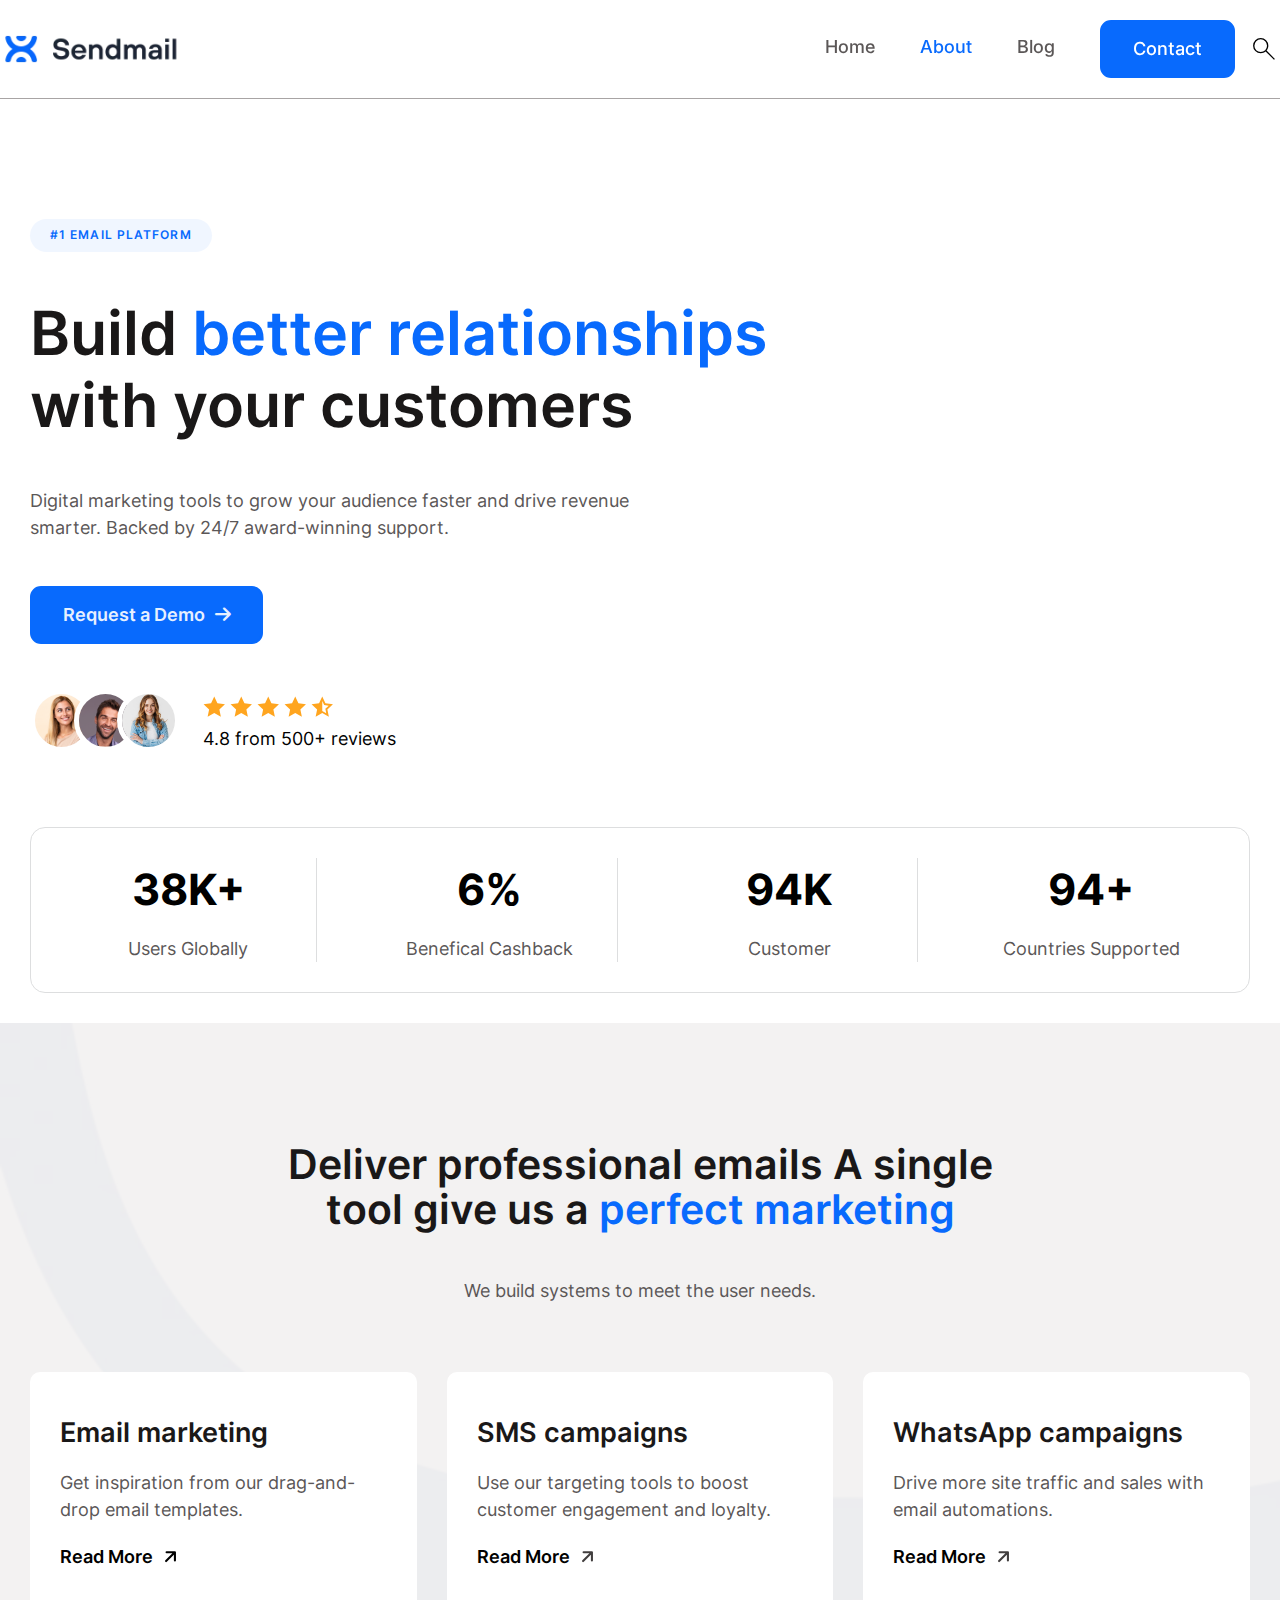
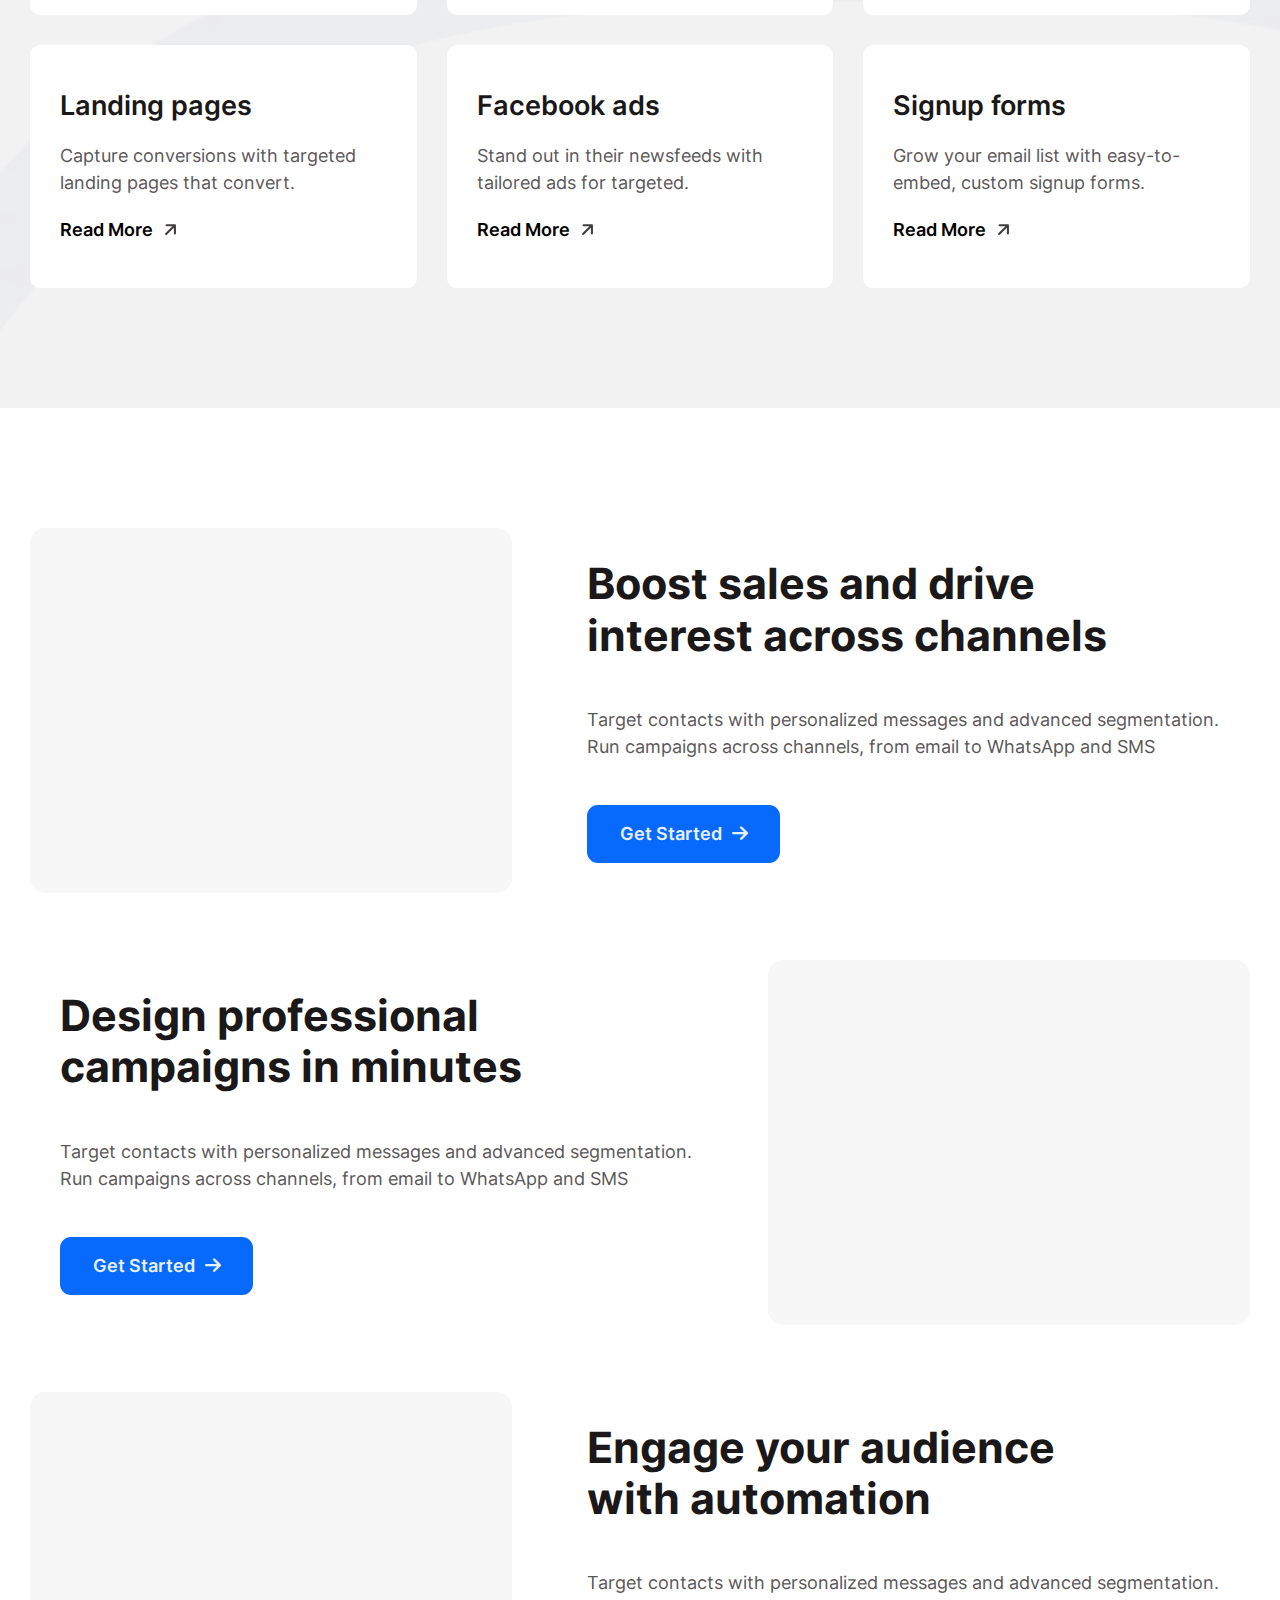
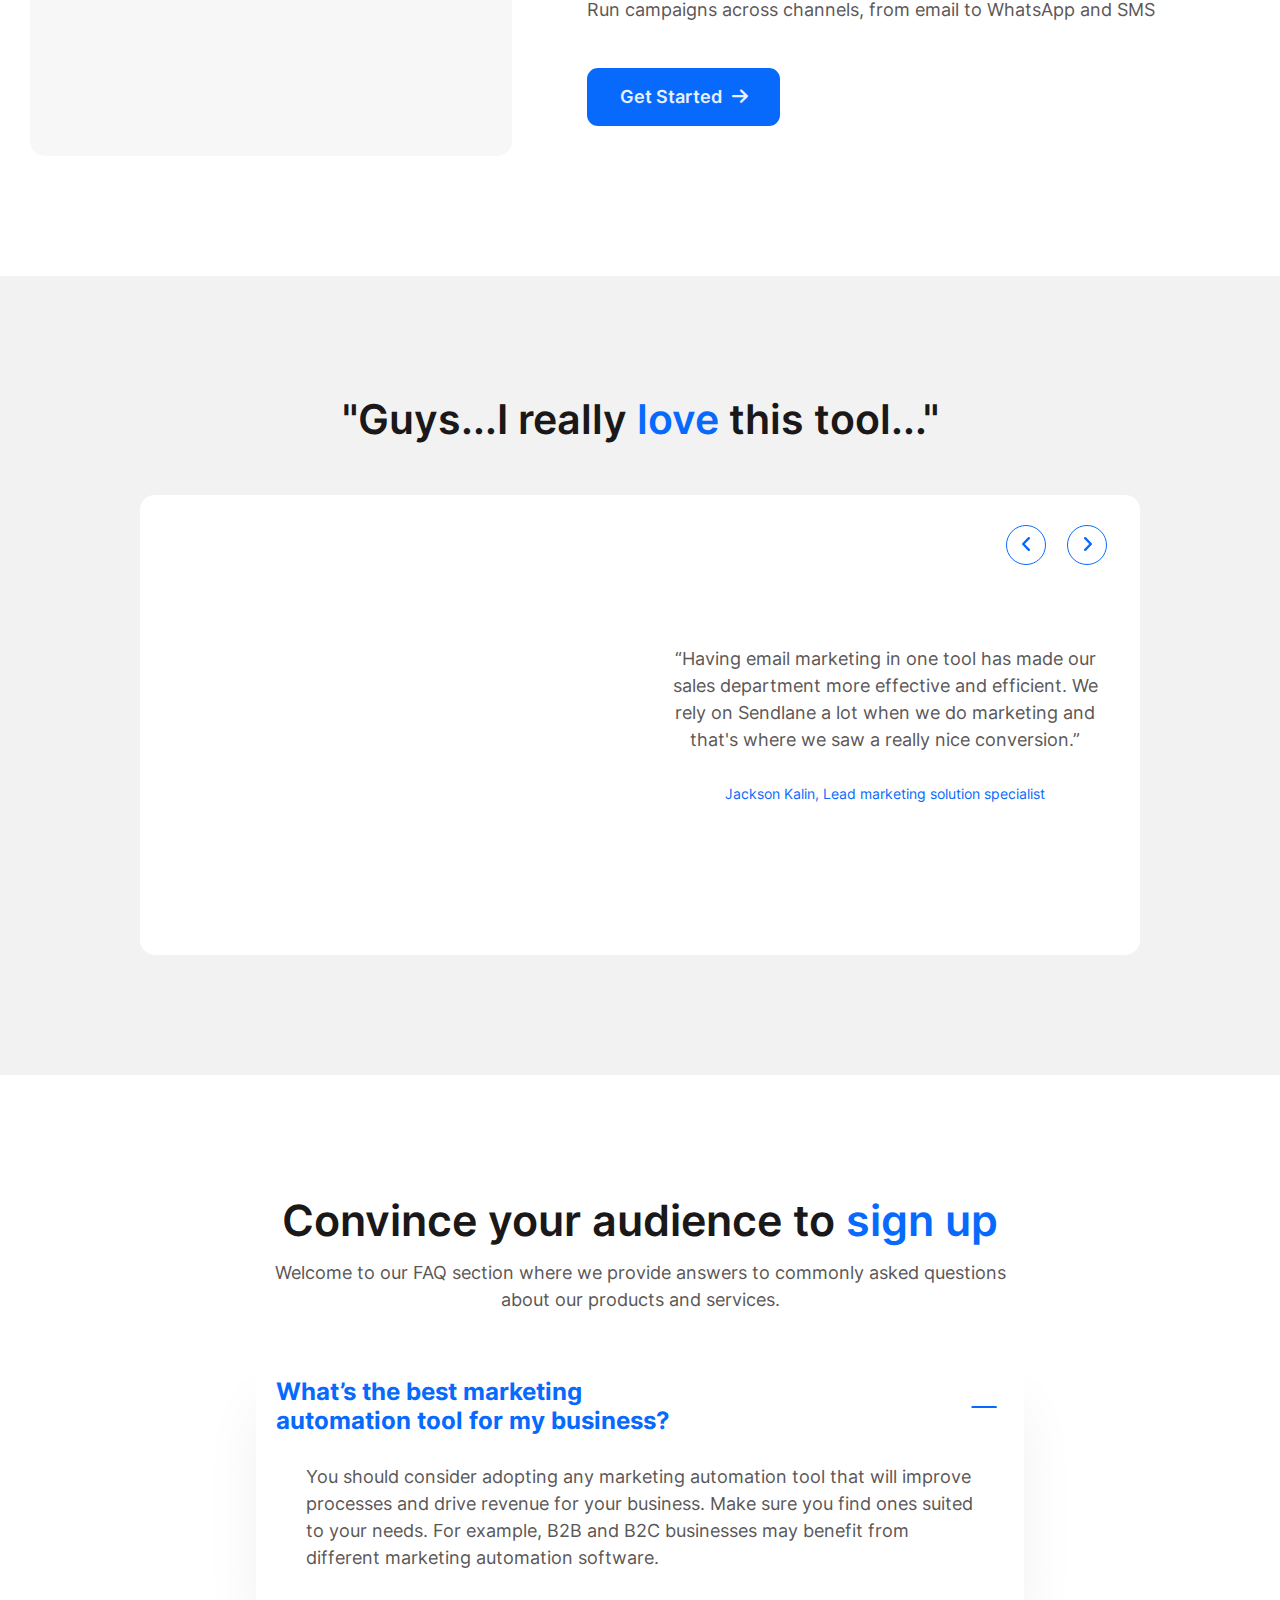
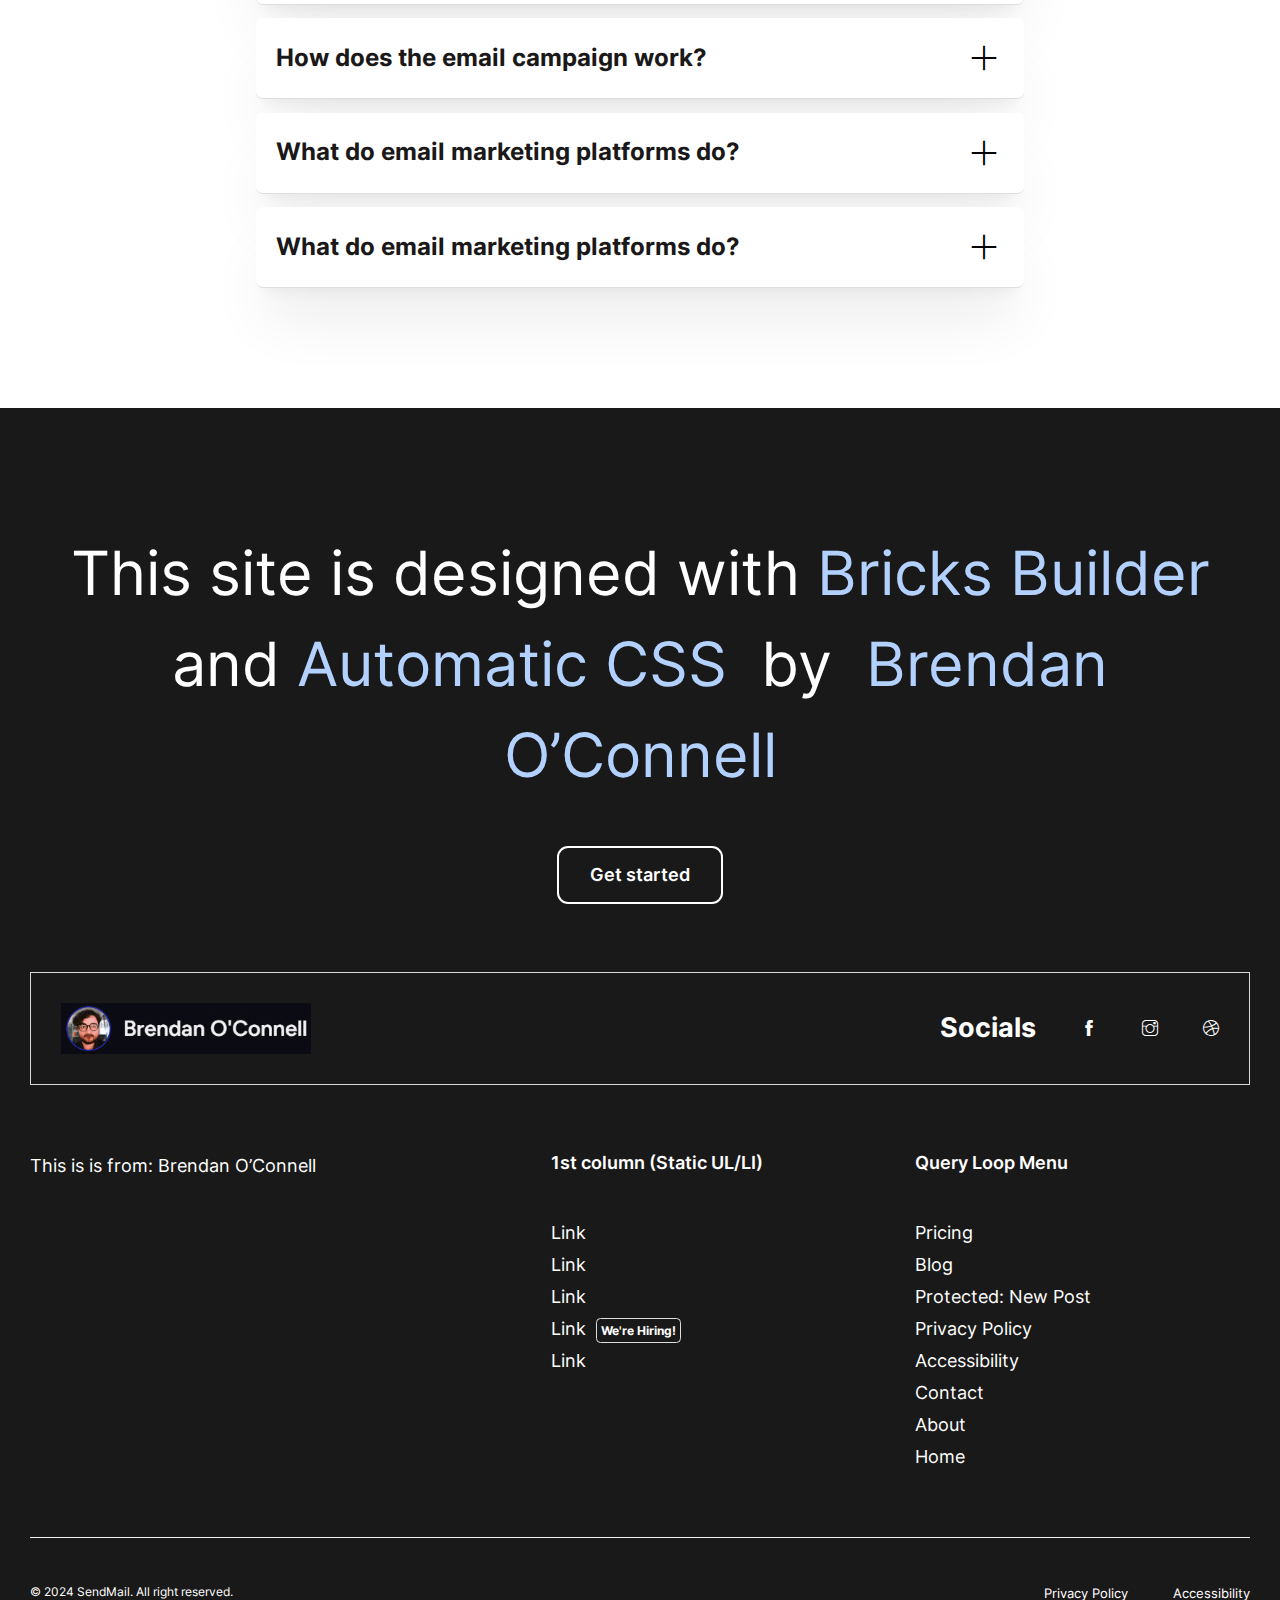
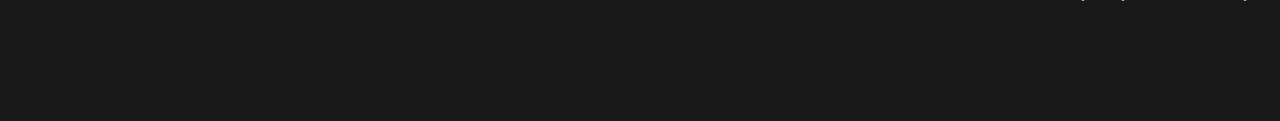
==== commit e852960a: "Updated/Added simply-static-1-1717707234" ====
--- a/about/index.html
+++ b/about/index.html
@@ -27,10 +27,10 @@
 		background: none !important;
 		padding: 0 !important;
 	}</style>
-<link rel="stylesheet" id="automaticcss-core-css" href="/wp-content/uploads/automatic-css/automatic.css?ver=1718142521" media="all">
-<style id="automaticcss-core-inline-css">/* File: automatic-custom-css.css - Version: 3.0.0-beta-2.2 - Generated: 2024-06-11 14:48:42 */</style>
-<link rel="stylesheet" id="automaticcss-gutenberg-css" href="/wp-content/uploads/automatic-css/automatic-gutenberg.css?ver=1718142523" media="all">
-<link rel="stylesheet" id="automaticcss-gutenberg-color-palette-css" href="/wp-content/uploads/automatic-css/automatic-gutenberg-color-palette.css?ver=1718142524" media="all">
+<link rel="stylesheet" id="automaticcss-core-css" href="/wp-content/uploads/automatic-css/automatic.css?ver=1718143178" media="all">
+<style id="automaticcss-core-inline-css">/* File: automatic-custom-css.css - Version: 3.0.0-beta-2.2 - Generated: 2024-06-11 14:59:38 */</style>
+<link rel="stylesheet" id="automaticcss-gutenberg-css" href="/wp-content/uploads/automatic-css/automatic-gutenberg.css?ver=1718143179" media="all">
+<link rel="stylesheet" id="automaticcss-gutenberg-color-palette-css" href="/wp-content/uploads/automatic-css/automatic-gutenberg-color-palette.css?ver=1718143181" media="all">
 <style id="classic-theme-styles-inline-css">/*! This file is auto-generated */
 .wp-block-button__link{color:#fff;background-color:#32373c;border-radius:9999px;box-shadow:none;text-decoration:none;padding:calc(.667em + 2px) calc(1.333em + 2px);font-size:1.125em}.wp-block-file__button{background:#32373c;color:#fff;text-decoration:none}</style>
 <link rel="stylesheet" id="bricks-frontend-css" href="/wp-content/themes/bricks/assets/css/frontend.min.css?ver=1715618964" media="all">
@@ -39,9 +39,9 @@
 <link rel="stylesheet" id="bricks-child-css" href="/wp-content/themes/bricks-child/style.css?ver=1709125742" media="all">
 <link rel="stylesheet" id="bricks-font-awesome-6-css" href="/wp-content/themes/bricks/assets/css/libs/font-awesome-6.min.css?ver=1715618964" media="all">
 <link rel="stylesheet" id="bricks-themify-icons-css" href="/wp-content/themes/bricks/assets/css/libs/themify-icons.min.css?ver=1715618964" media="all">
-<link rel="stylesheet" id="automaticcss-bricks-css" href="/wp-content/uploads/automatic-css/automatic-bricks.css?ver=1718142523" media="all">
+<link rel="stylesheet" id="automaticcss-bricks-css" href="/wp-content/uploads/automatic-css/automatic-bricks.css?ver=1718143179" media="all">
 <link rel="stylesheet" id="color-scheme-switcher-frontend-css" href="/wp-content/plugins/automaticcss-plugin/classes/Features/Color_Scheme_Switcher/css/frontend.css?ver=1716417782" media="all">
-<link rel="stylesheet" id="automaticcss-frames-css" href="/wp-content/uploads/automatic-css/automatic-frames.css?ver=1718142525" media="all">
+<link rel="stylesheet" id="automaticcss-frames-css" href="/wp-content/uploads/automatic-css/automatic-frames.css?ver=1718143181" media="all">
 <style id="bricks-frontend-inline-inline-css">html {scroll-behavior: smooth}
 /* GLOBAL VARIABLES CSS */
 :root {}
@@ -658,9 +658,9 @@
 			</div>
 </div>
 </div></div></header><main id="brx-content"><section id="brxe-dtuijy" class="brxe-section fr-hero-bravo fr-hero bricks-lazy-hidden"><div id="brxe-zpfset" class="brxe-container fr-hero-bravo__content-wrapper bricks-lazy-hidden">
-<h1 id="brxe-bltrqi" class="brxe-heading fr-hero-bravo__heading" data-interactions="[{&quot;id&quot;:&quot;mkxpfv&quot;,&quot;trigger&quot;:&quot;enterView&quot;,&quot;action&quot;:&quot;startAnimation&quot;,&quot;animationType&quot;:&quot;fadeIn&quot;,&quot;animationDuration&quot;:&quot;1.2s&quot;}]" data-interaction-id="af21a8" data-interaction-hidden-on-load="1">Build <span style="color: var(--primary)">better relationships</span> with your customers</h1>
-<p id="brxe-qrcqwh" class="brxe-text-basic fr-hero-bravo__lede fr-lede" data-interactions="[{&quot;id&quot;:&quot;rsiohn&quot;,&quot;trigger&quot;:&quot;enterView&quot;,&quot;action&quot;:&quot;startAnimation&quot;,&quot;animationType&quot;:&quot;fadeIn&quot;,&quot;animationDuration&quot;:&quot;1.2s&quot;},{&quot;id&quot;:&quot;jovnin&quot;,&quot;trigger&quot;:&quot;enterView&quot;,&quot;action&quot;:&quot;startAnimation&quot;,&quot;animationType&quot;:&quot;fadeIn&quot;,&quot;animationDuration&quot;:&quot;1.4s&quot;}]" data-interaction-id="4429d6" data-interaction-hidden-on-load="1">Digital marketing tools to grow your audience faster and drive revenue smarter. Backed by 24/7 award-winning support.</p>
-<div id="brxe-rqnubu" class="brxe-block fr-cta-links-alpha bricks-lazy-hidden" data-interactions="[{&quot;id&quot;:&quot;gjfhzw&quot;,&quot;trigger&quot;:&quot;enterView&quot;,&quot;action&quot;:&quot;startAnimation&quot;,&quot;animationType&quot;:&quot;fadeIn&quot;,&quot;animationDuration&quot;:&quot;2s&quot;,&quot;animationDelay&quot;:&quot;0.3s&quot;}]" data-interaction-id="535f4c" data-interaction-hidden-on-load="1">
+<h1 id="brxe-bltrqi" class="brxe-heading fr-hero-bravo__heading" data-interactions="[{&quot;id&quot;:&quot;mkxpfv&quot;,&quot;trigger&quot;:&quot;enterView&quot;,&quot;action&quot;:&quot;startAnimation&quot;,&quot;animationType&quot;:&quot;fadeIn&quot;,&quot;animationDuration&quot;:&quot;1.2s&quot;}]" data-interaction-id="736090" data-interaction-hidden-on-load="1">Build <span style="color: var(--primary)">better relationships</span> with your customers</h1>
+<p id="brxe-qrcqwh" class="brxe-text-basic fr-hero-bravo__lede fr-lede" data-interactions="[{&quot;id&quot;:&quot;rsiohn&quot;,&quot;trigger&quot;:&quot;enterView&quot;,&quot;action&quot;:&quot;startAnimation&quot;,&quot;animationType&quot;:&quot;fadeIn&quot;,&quot;animationDuration&quot;:&quot;1.2s&quot;},{&quot;id&quot;:&quot;jovnin&quot;,&quot;trigger&quot;:&quot;enterView&quot;,&quot;action&quot;:&quot;startAnimation&quot;,&quot;animationType&quot;:&quot;fadeIn&quot;,&quot;animationDuration&quot;:&quot;1.4s&quot;}]" data-interaction-id="dd2341" data-interaction-hidden-on-load="1">Digital marketing tools to grow your audience faster and drive revenue smarter. Backed by 24/7 award-winning support.</p>
+<div id="brxe-rqnubu" class="brxe-block fr-cta-links-alpha bricks-lazy-hidden" data-interactions="[{&quot;id&quot;:&quot;gjfhzw&quot;,&quot;trigger&quot;:&quot;enterView&quot;,&quot;action&quot;:&quot;startAnimation&quot;,&quot;animationType&quot;:&quot;fadeIn&quot;,&quot;animationDuration&quot;:&quot;2s&quot;,&quot;animationDelay&quot;:&quot;0.3s&quot;}]" data-interaction-id="314cc5" data-interaction-hidden-on-load="1">
 <span id="brxe-nqttpy" class="brxe-button btn--primary bricks-button bricks-background-primary">Request a Demo<i class="fas fa-arrow-right"></i></span><div id="brxe-tbooht" class="brxe-block bricks-lazy-hidden">
 <div id="brxe-zzztxn" class="brxe-div fr-avatar-group-alpha bricks-lazy-hidden">
 <div id="brxe-zlseub" class="brxe-div fr-avatar-group-alpha__avatar-wrapper bricks-lazy-hidden"><figure id="brxe-pajymk" class="brxe-image fr-avatar-group-alpha__avatar tag"><img width="150" height="150" src="data:image/svg+xml,%3Csvg%20xmlns=&#039;http://www.w3.org/2000/svg&#039;%20viewBox=&#039;0%200%20150%20150&#039;%3E%3C/svg%3E" class="css-filter size-full bricks-lazy-hidden" alt="" decoding="async" data-src="/wp-content/uploads/2024/05/app-25-by-4.png" data-type="string"></figure></div>
--- a/wp-content/uploads/automatic-css/automatic.css
+++ b/wp-content/uploads/automatic-css/automatic.css
@@ -1,38 +1,38 @@
-/* File: automatic.css - Version: 3.0.0-beta-2.2 - Generated: 2024-06-11 14:48:39 */
+/* File: automatic.css - Version: 3.0.0-beta-2.2 - Generated: 2024-06-11 14:59:37 */
 :root, .color-scheme--main {
-  --primary-hex: #b2833d;
-  --primary-hsl: 36 49% 47%;
-  --primary-rgb: 178 131 61;
-  --primary-r: 178;
-  --primary-g: 131;
-  --primary-b: 61;
-  --primary-h: 36;
-  --primary-s: 49%;
-  --primary-l: 47%;
-  --primary-hover-h: 36;
-  --primary-hover-s: 49%;
-  --primary-hover-l: 52.9%;
-  --primary-ultra-light-h: 36;
-  --primary-ultra-light-s: 49%;
+  --primary-hex: #086afd;
+  --primary-hsl: 216 98% 51%;
+  --primary-rgb: 8 106 253;
+  --primary-r: 8;
+  --primary-g: 106;
+  --primary-b: 253;
+  --primary-h: 216;
+  --primary-s: 98%;
+  --primary-l: 51%;
+  --primary-hover-h: 216;
+  --primary-hover-s: 98%;
+  --primary-hover-l: 54.05%;
+  --primary-ultra-light-h: 216;
+  --primary-ultra-light-s: 98%;
   --primary-ultra-light-l: 95%;
-  --primary-light-h: 36;
-  --primary-light-s: 49%;
+  --primary-light-h: 216;
+  --primary-light-s: 98%;
   --primary-light-l: 85%;
-  --primary-semi-light-h: 36;
-  --primary-semi-light-s: 49%;
+  --primary-semi-light-h: 216;
+  --primary-semi-light-s: 98%;
   --primary-semi-light-l: 65%;
-  --primary-semi-dark-h: 36;
-  --primary-semi-dark-s: 49%;
+  --primary-semi-dark-h: 216;
+  --primary-semi-dark-s: 98%;
   --primary-semi-dark-l: 35%;
-  --primary-dark-h: 36;
-  --primary-dark-s: 49%;
+  --primary-dark-h: 216;
+  --primary-dark-s: 98%;
   --primary-dark-l: 25%;
-  --primary-ultra-dark-h: 36;
-  --primary-ultra-dark-s: 49%;
+  --primary-ultra-dark-h: 216;
+  --primary-ultra-dark-s: 98%;
   --primary-ultra-dark-l: 10%;
-  --primary-comp-h: 216;
-  --primary-medium-h: 36;
-  --primary-medium-s: 49%;
+  --primary-comp-h: 396;
+  --primary-medium-h: 216;
+  --primary-medium-s: 98%;
   --primary-medium-l: 50%;
   --secondary-hex: #f07436;
   --secondary-hsl: 20 86% 58%;
@@ -136,16 +136,16 @@
   --neutral-medium-h: 0;
   --neutral-medium-s: 2%;
   --neutral-medium-l: 50%;
-  --primary: #b2833d;
-  --primary-hover: #c2934c;
-  --primary-ultra-light: #f8f3ec;
-  --primary-light: #ebdcc6;
-  --primary-semi-light: #d1ae7a;
-  --primary-semi-dark: #85622e;
-  --primary-dark: #5f4621;
-  --primary-ultra-dark: #261c0d;
-  --primary-comp: #3d6cb3;
-  --primary-medium: #be8c41;
+  --primary: #086afd;
+  --primary-hover: #1773fd;
+  --primary-ultra-light: #e6f0ff;
+  --primary-light: #b3d1fe;
+  --primary-semi-light: #4e94fd;
+  --primary-semi-dark: #0248b1;
+  --primary-dark: #01337e;
+  --primary-ultra-dark: #011532;
+  --primary-comp: #fd9b08;
+  --primary-medium: #0367fc;
   --secondary: #f07436;
   --secondary-hover: #f38e5c;
   --secondary-ultra-light: #fdefe7;
@@ -178,42 +178,42 @@
   --neutral-medium: #827d7d;
   --white: #fff;
   --black: #000;
-  --primary-trans-10: rgba(178, 131, 61, 0.1);
-  --primary-trans-20: rgba(178, 131, 61, 0.2);
-  --primary-trans-30: rgba(178, 131, 61, 0.3);
-  --primary-trans-40: rgba(178, 131, 61, 0.4);
-  --primary-trans-50: rgba(178, 131, 61, 0.5);
-  --primary-trans-60: rgba(178, 131, 61, 0.6);
-  --primary-trans-70: rgba(178, 131, 61, 0.7);
-  --primary-trans-80: rgba(178, 131, 61, 0.8);
-  --primary-trans-90: rgba(178, 131, 61, 0.9);
-  --primary-light-trans-10: rgba(235, 220, 198, 0.1);
-  --primary-light-trans-20: rgba(235, 220, 198, 0.2);
-  --primary-light-trans-30: rgba(235, 220, 198, 0.3);
-  --primary-light-trans-40: rgba(235, 220, 198, 0.4);
-  --primary-light-trans-50: rgba(235, 220, 198, 0.5);
-  --primary-light-trans-60: rgba(235, 220, 198, 0.6);
-  --primary-light-trans-70: rgba(235, 220, 198, 0.7);
-  --primary-light-trans-80: rgba(235, 220, 198, 0.8);
-  --primary-light-trans-90: rgba(235, 220, 198, 0.9);
-  --primary-dark-trans-10: rgba(95, 70, 33, 0.1);
-  --primary-dark-trans-20: rgba(95, 70, 33, 0.2);
-  --primary-dark-trans-30: rgba(95, 70, 33, 0.3);
-  --primary-dark-trans-40: rgba(95, 70, 33, 0.4);
-  --primary-dark-trans-50: rgba(95, 70, 33, 0.5);
-  --primary-dark-trans-60: rgba(95, 70, 33, 0.6);
-  --primary-dark-trans-70: rgba(95, 70, 33, 0.7);
-  --primary-dark-trans-80: rgba(95, 70, 33, 0.8);
-  --primary-dark-trans-90: rgba(95, 70, 33, 0.9);
-  --primary-ultra-dark-trans-10: rgba(38, 28, 13, 0.1);
-  --primary-ultra-dark-trans-20: rgba(38, 28, 13, 0.2);
-  --primary-ultra-dark-trans-30: rgba(38, 28, 13, 0.3);
-  --primary-ultra-dark-trans-40: rgba(38, 28, 13, 0.4);
-  --primary-ultra-dark-trans-50: rgba(38, 28, 13, 0.5);
-  --primary-ultra-dark-trans-60: rgba(38, 28, 13, 0.6);
-  --primary-ultra-dark-trans-70: rgba(38, 28, 13, 0.7);
-  --primary-ultra-dark-trans-80: rgba(38, 28, 13, 0.8);
-  --primary-ultra-dark-trans-90: rgba(38, 28, 13, 0.9);
+  --primary-trans-10: rgba(8, 106, 253, 0.1);
+  --primary-trans-20: rgba(8, 106, 253, 0.2);
+  --primary-trans-30: rgba(8, 106, 253, 0.3);
+  --primary-trans-40: rgba(8, 106, 253, 0.4);
+  --primary-trans-50: rgba(8, 106, 253, 0.5);
+  --primary-trans-60: rgba(8, 106, 253, 0.6);
+  --primary-trans-70: rgba(8, 106, 253, 0.7);
+  --primary-trans-80: rgba(8, 106, 253, 0.8);
+  --primary-trans-90: rgba(8, 106, 253, 0.9);
+  --primary-light-trans-10: rgba(179, 209, 254, 0.1);
+  --primary-light-trans-20: rgba(179, 209, 254, 0.2);
+  --primary-light-trans-30: rgba(179, 209, 254, 0.3);
+  --primary-light-trans-40: rgba(179, 209, 254, 0.4);
+  --primary-light-trans-50: rgba(179, 209, 254, 0.5);
+  --primary-light-trans-60: rgba(179, 209, 254, 0.6);
+  --primary-light-trans-70: rgba(179, 209, 254, 0.7);
+  --primary-light-trans-80: rgba(179, 209, 254, 0.8);
+  --primary-light-trans-90: rgba(179, 209, 254, 0.9);
+  --primary-dark-trans-10: rgba(1, 51, 126, 0.1);
+  --primary-dark-trans-20: rgba(1, 51, 126, 0.2);
+  --primary-dark-trans-30: rgba(1, 51, 126, 0.3);
+  --primary-dark-trans-40: rgba(1, 51, 126, 0.4);
+  --primary-dark-trans-50: rgba(1, 51, 126, 0.5);
+  --primary-dark-trans-60: rgba(1, 51, 126, 0.6);
+  --primary-dark-trans-70: rgba(1, 51, 126, 0.7);
+  --primary-dark-trans-80: rgba(1, 51, 126, 0.8);
+  --primary-dark-trans-90: rgba(1, 51, 126, 0.9);
+  --primary-ultra-dark-trans-10: rgba(1, 21, 50, 0.1);
+  --primary-ultra-dark-trans-20: rgba(1, 21, 50, 0.2);
+  --primary-ultra-dark-trans-30: rgba(1, 21, 50, 0.3);
+  --primary-ultra-dark-trans-40: rgba(1, 21, 50, 0.4);
+  --primary-ultra-dark-trans-50: rgba(1, 21, 50, 0.5);
+  --primary-ultra-dark-trans-60: rgba(1, 21, 50, 0.6);
+  --primary-ultra-dark-trans-70: rgba(1, 21, 50, 0.7);
+  --primary-ultra-dark-trans-80: rgba(1, 21, 50, 0.8);
+  --primary-ultra-dark-trans-90: rgba(1, 21, 50, 0.9);
   --secondary-trans-10: rgba(240, 116, 54, 0.1);
   --secondary-trans-20: rgba(240, 116, 54, 0.2);
   --secondary-trans-30: rgba(240, 116, 54, 0.3);
--- a/wp-content/uploads/automatic-css/automatic-gutenberg.css
+++ b/wp-content/uploads/automatic-css/automatic-gutenberg.css
@@ -1,4 +1,4 @@
-/* File: automatic-gutenberg.css - Version: 3.0.0-beta-2.2 - Generated: 2024-06-11 14:48:43 */
+/* File: automatic-gutenberg.css - Version: 3.0.0-beta-2.2 - Generated: 2024-06-11 14:59:39 */
 :root {
   --wp-page-block-width: 100%;
   --wp-post-block-width: 767px;
--- a/wp-content/uploads/automatic-css/automatic-gutenberg-color-palette.css
+++ b/wp-content/uploads/automatic-css/automatic-gutenberg-color-palette.css
@@ -1,4 +1,4 @@
-/* File: automatic-gutenberg-color-palette.css - Version: 3.0.0-beta-2.2 - Generated: 2024-06-11 14:48:44 */
+/* File: automatic-gutenberg-color-palette.css - Version: 3.0.0-beta-2.2 - Generated: 2024-06-11 14:59:41 */
 .has-primary-color {
   color: var(--primary);
 }
--- a/wp-content/uploads/automatic-css/automatic-bricks.css
+++ b/wp-content/uploads/automatic-css/automatic-bricks.css
@@ -1,4 +1,4 @@
-/* File: automatic-bricks.css - Version: 3.0.0-beta-2.2 - Generated: 2024-06-11 14:48:42 */
+/* File: automatic-bricks.css - Version: 3.0.0-beta-2.2 - Generated: 2024-06-11 14:59:39 */
 body.bricks-is-frontend :focus-visible {
   outline-style: solid;
   outline-color: var(--focus-color);
--- a/wp-content/uploads/automatic-css/automatic-frames.css
+++ b/wp-content/uploads/automatic-css/automatic-frames.css
@@ -1,4 +1,4 @@
-/* File: automatic-frames.css - Version: 3.0.0-beta-2.2 - Generated: 2024-06-11 14:48:44 */
+/* File: automatic-frames.css - Version: 3.0.0-beta-2.2 - Generated: 2024-06-11 14:59:41 */
 :root {
   --fr-bg-light: var(--bg-light);
   --fr-bg-dark: var(--bg-dark);
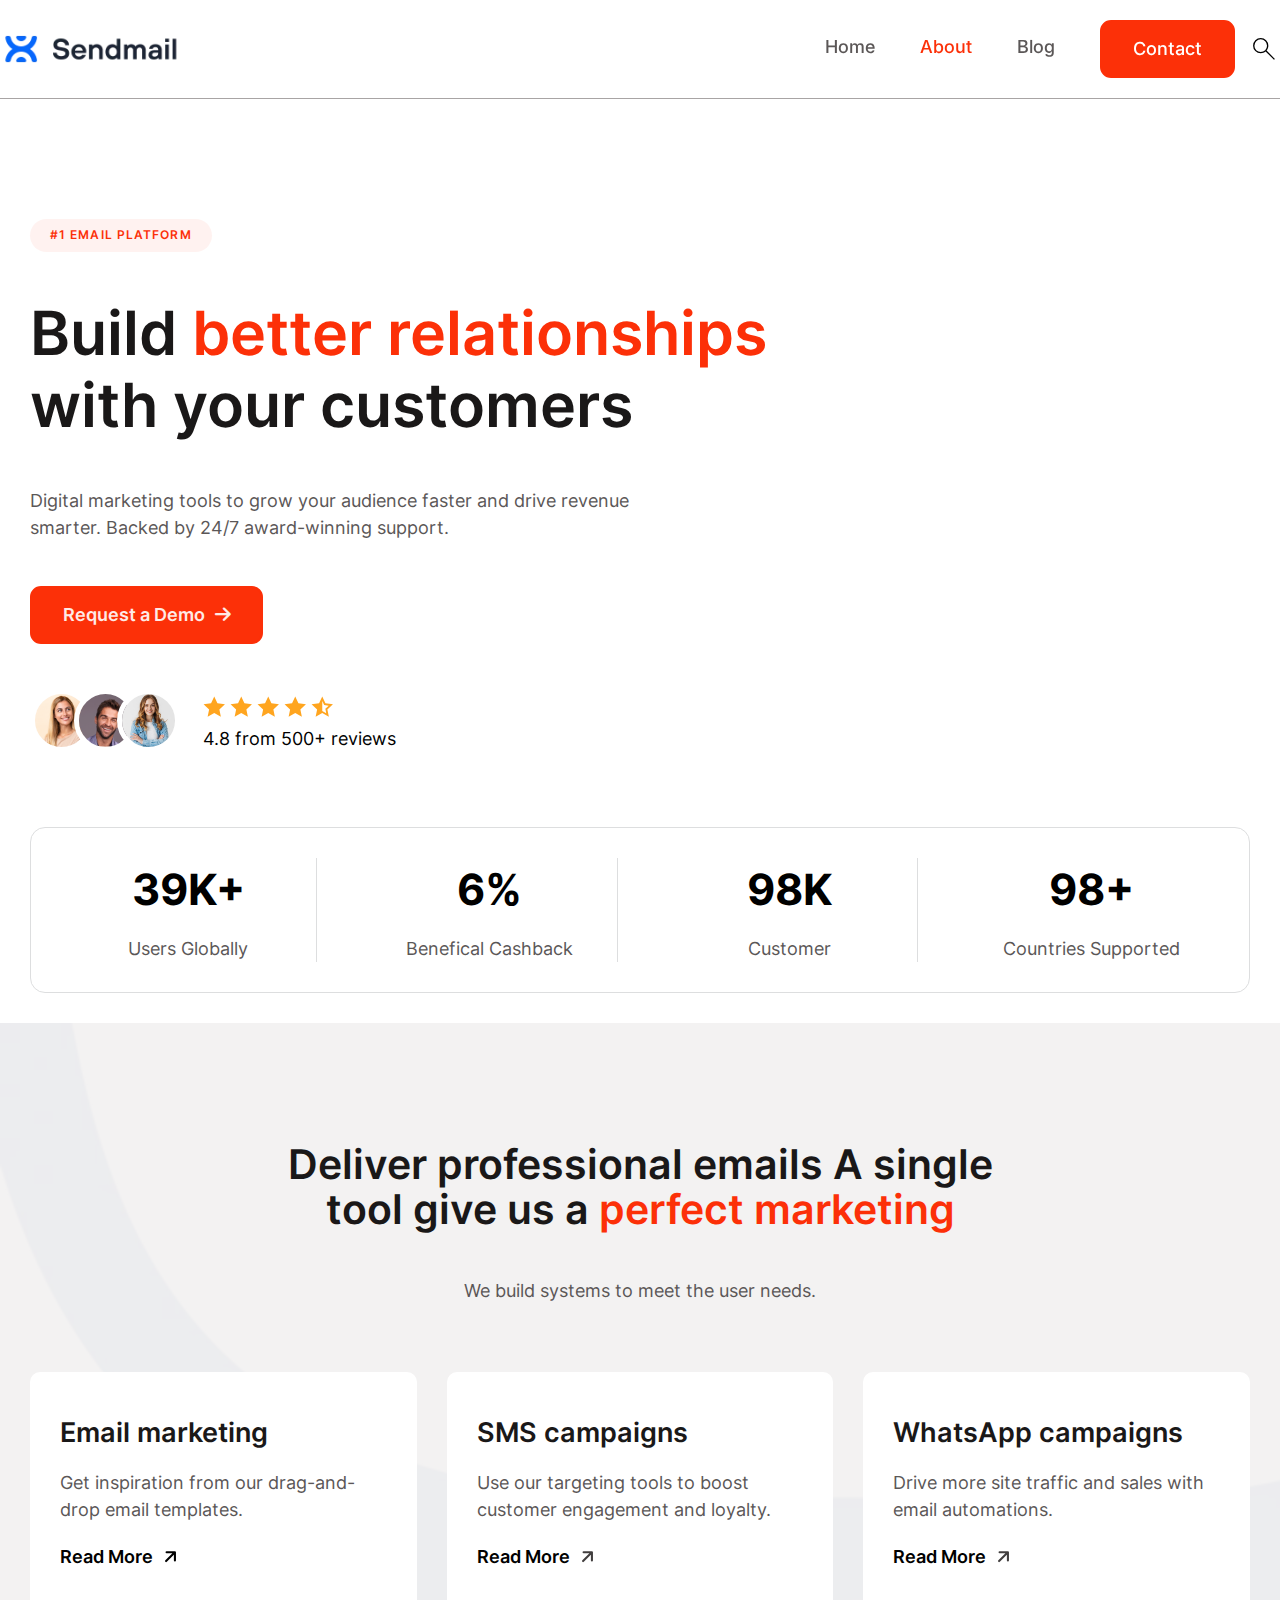
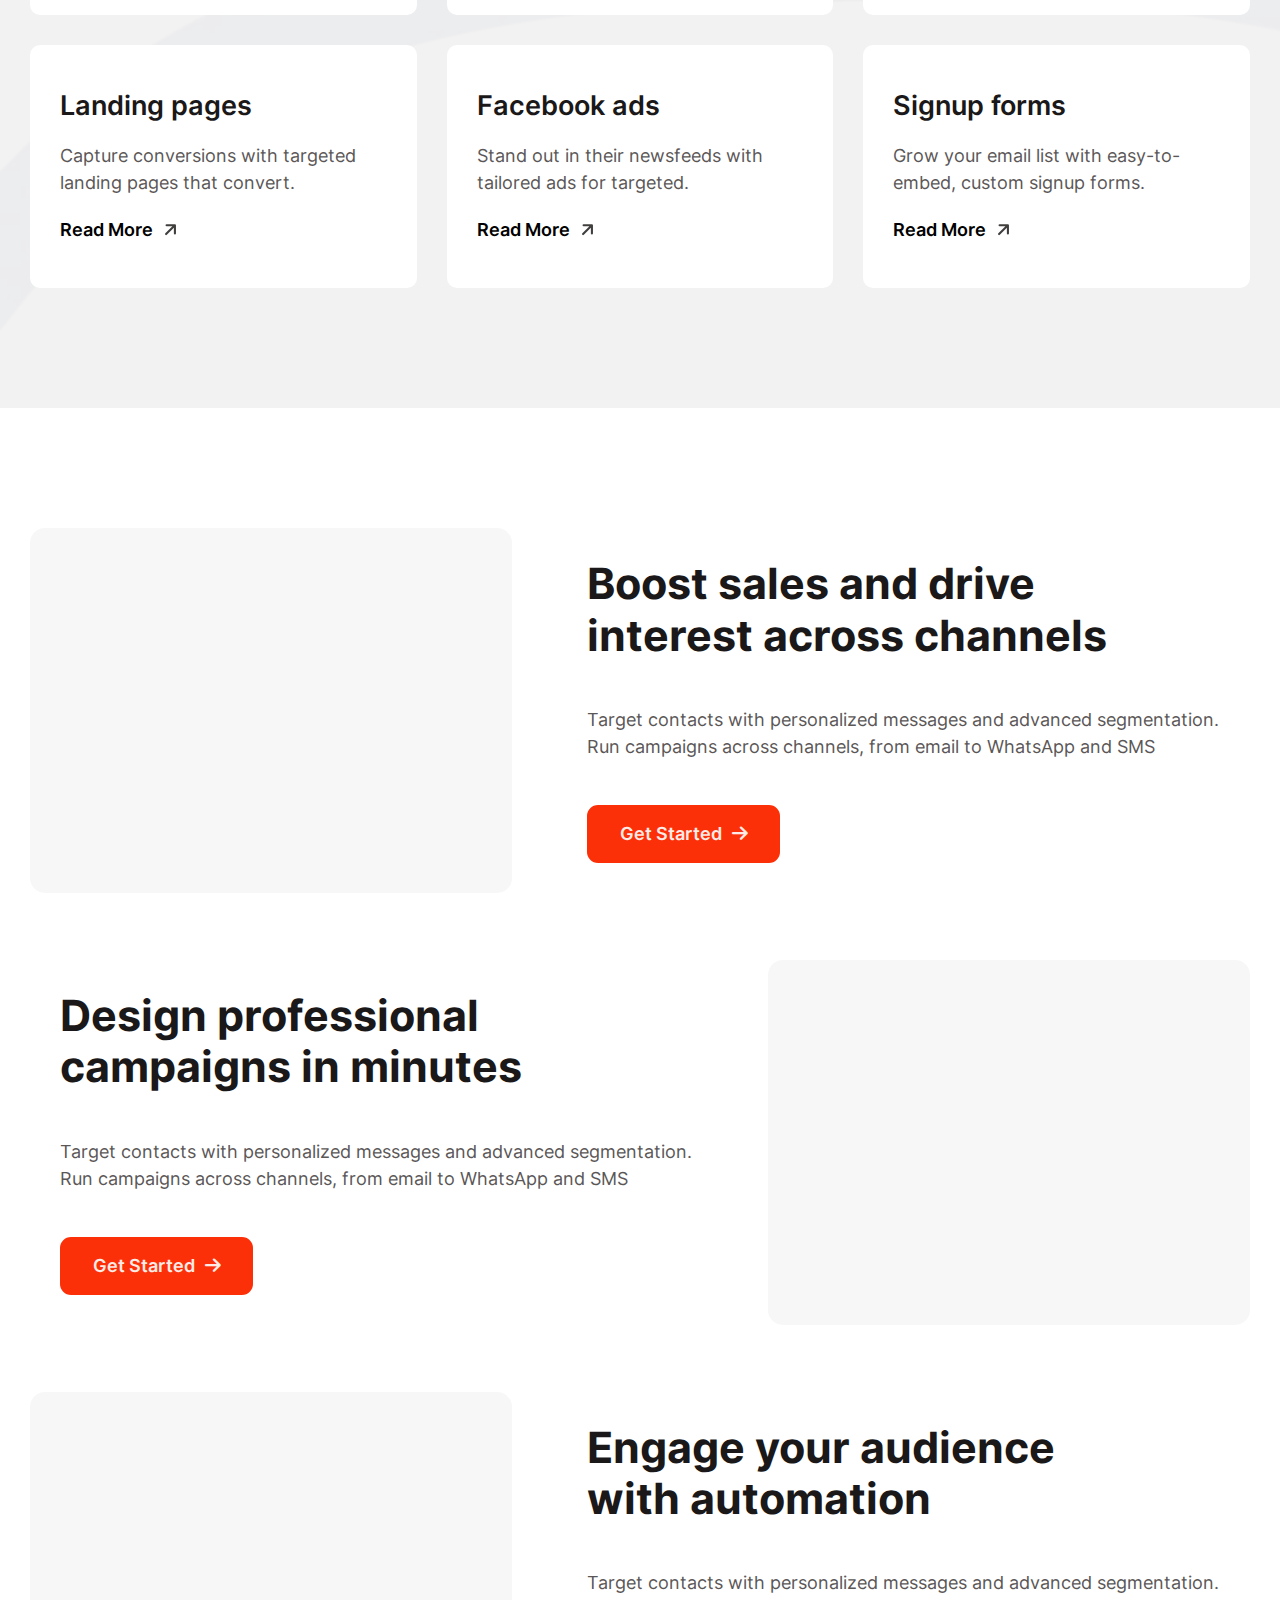
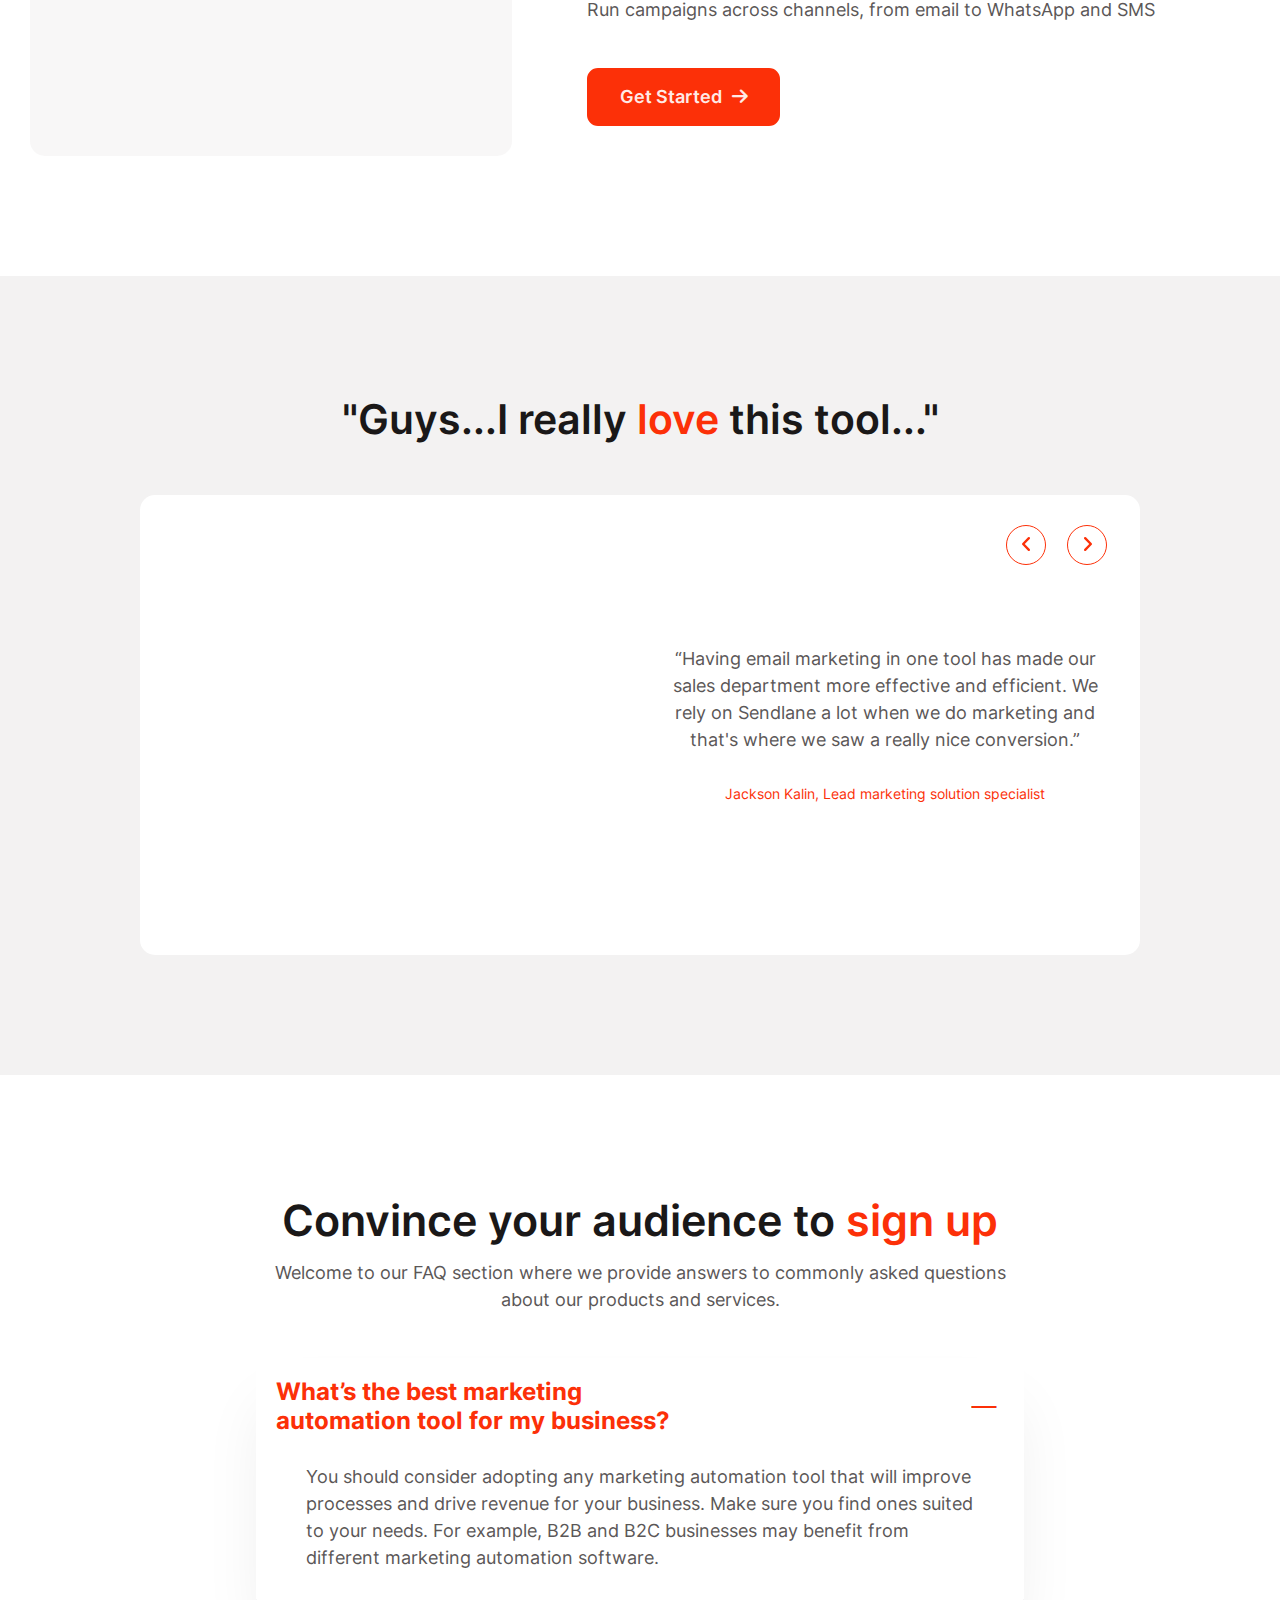
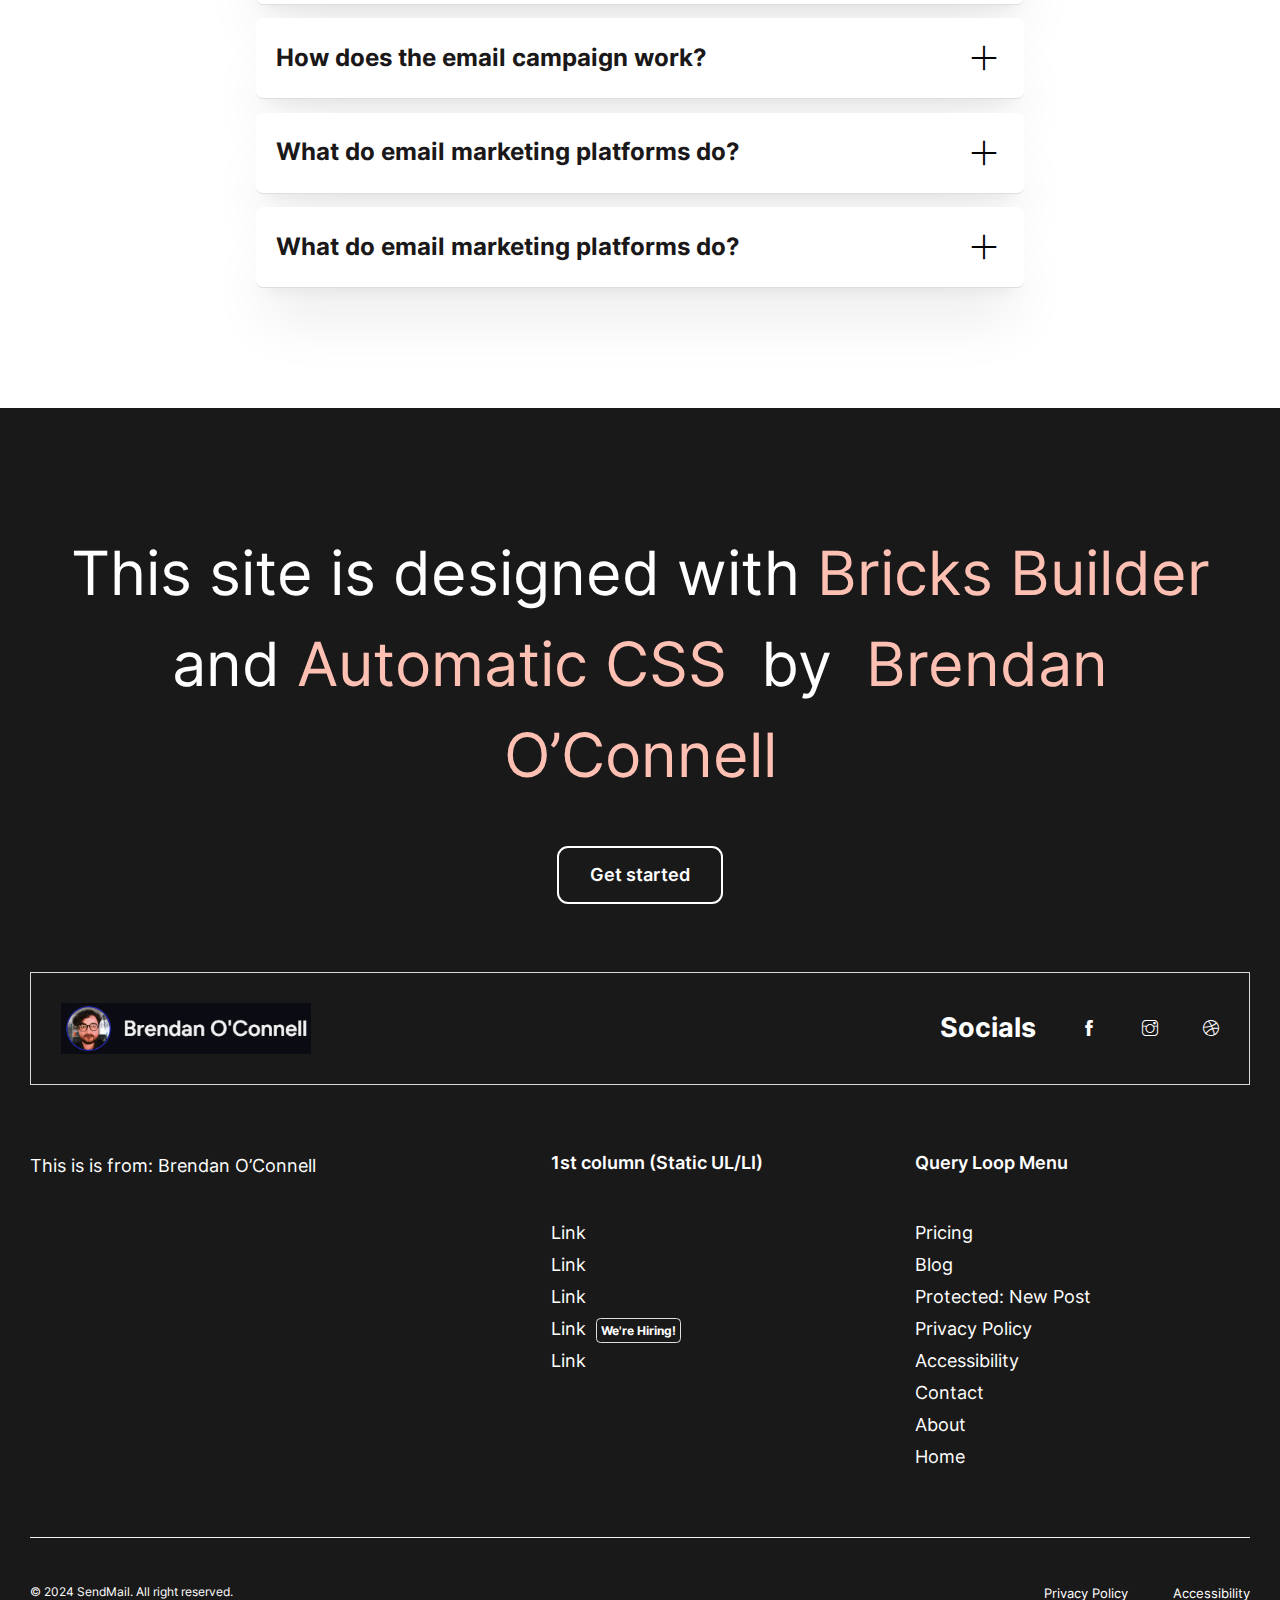
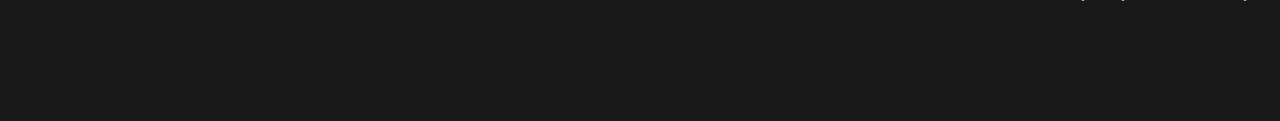
==== commit 2c3eac8a: "Updated/Added simply-static-1-1717707234" ====
--- a/about/index.html
+++ b/about/index.html
@@ -27,10 +27,10 @@
 		background: none !important;
 		padding: 0 !important;
 	}</style>
-<link rel="stylesheet" id="automaticcss-core-css" href="/wp-content/uploads/automatic-css/automatic.css?ver=1718143178" media="all">
-<style id="automaticcss-core-inline-css">/* File: automatic-custom-css.css - Version: 3.0.0-beta-2.2 - Generated: 2024-06-11 14:59:38 */</style>
-<link rel="stylesheet" id="automaticcss-gutenberg-css" href="/wp-content/uploads/automatic-css/automatic-gutenberg.css?ver=1718143179" media="all">
-<link rel="stylesheet" id="automaticcss-gutenberg-color-palette-css" href="/wp-content/uploads/automatic-css/automatic-gutenberg-color-palette.css?ver=1718143181" media="all">
+<link rel="stylesheet" id="automaticcss-core-css" href="/wp-content/uploads/automatic-css/automatic.css?ver=1718144995" media="all">
+<style id="automaticcss-core-inline-css">/* File: automatic-custom-css.css - Version: 3.0.0-beta-2.2 - Generated: 2024-06-11 15:29:55 */</style>
+<link rel="stylesheet" id="automaticcss-gutenberg-css" href="/wp-content/uploads/automatic-css/automatic-gutenberg.css?ver=1718144996" media="all">
+<link rel="stylesheet" id="automaticcss-gutenberg-color-palette-css" href="/wp-content/uploads/automatic-css/automatic-gutenberg-color-palette.css?ver=1718144998" media="all">
 <style id="classic-theme-styles-inline-css">/*! This file is auto-generated */
 .wp-block-button__link{color:#fff;background-color:#32373c;border-radius:9999px;box-shadow:none;text-decoration:none;padding:calc(.667em + 2px) calc(1.333em + 2px);font-size:1.125em}.wp-block-file__button{background:#32373c;color:#fff;text-decoration:none}</style>
 <link rel="stylesheet" id="bricks-frontend-css" href="/wp-content/themes/bricks/assets/css/frontend.min.css?ver=1715618964" media="all">
@@ -39,9 +39,9 @@
 <link rel="stylesheet" id="bricks-child-css" href="/wp-content/themes/bricks-child/style.css?ver=1709125742" media="all">
 <link rel="stylesheet" id="bricks-font-awesome-6-css" href="/wp-content/themes/bricks/assets/css/libs/font-awesome-6.min.css?ver=1715618964" media="all">
 <link rel="stylesheet" id="bricks-themify-icons-css" href="/wp-content/themes/bricks/assets/css/libs/themify-icons.min.css?ver=1715618964" media="all">
-<link rel="stylesheet" id="automaticcss-bricks-css" href="/wp-content/uploads/automatic-css/automatic-bricks.css?ver=1718143179" media="all">
+<link rel="stylesheet" id="automaticcss-bricks-css" href="/wp-content/uploads/automatic-css/automatic-bricks.css?ver=1718144996" media="all">
 <link rel="stylesheet" id="color-scheme-switcher-frontend-css" href="/wp-content/plugins/automaticcss-plugin/classes/Features/Color_Scheme_Switcher/css/frontend.css?ver=1716417782" media="all">
-<link rel="stylesheet" id="automaticcss-frames-css" href="/wp-content/uploads/automatic-css/automatic-frames.css?ver=1718143181" media="all">
+<link rel="stylesheet" id="automaticcss-frames-css" href="/wp-content/uploads/automatic-css/automatic-frames.css?ver=1718144998" media="all">
 <style id="bricks-frontend-inline-inline-css">html {scroll-behavior: smooth}
 /* GLOBAL VARIABLES CSS */
 :root {}
@@ -658,9 +658,9 @@
 			</div>
 </div>
 </div></div></header><main id="brx-content"><section id="brxe-dtuijy" class="brxe-section fr-hero-bravo fr-hero bricks-lazy-hidden"><div id="brxe-zpfset" class="brxe-container fr-hero-bravo__content-wrapper bricks-lazy-hidden">
-<h1 id="brxe-bltrqi" class="brxe-heading fr-hero-bravo__heading" data-interactions="[{&quot;id&quot;:&quot;mkxpfv&quot;,&quot;trigger&quot;:&quot;enterView&quot;,&quot;action&quot;:&quot;startAnimation&quot;,&quot;animationType&quot;:&quot;fadeIn&quot;,&quot;animationDuration&quot;:&quot;1.2s&quot;}]" data-interaction-id="736090" data-interaction-hidden-on-load="1">Build <span style="color: var(--primary)">better relationships</span> with your customers</h1>
-<p id="brxe-qrcqwh" class="brxe-text-basic fr-hero-bravo__lede fr-lede" data-interactions="[{&quot;id&quot;:&quot;rsiohn&quot;,&quot;trigger&quot;:&quot;enterView&quot;,&quot;action&quot;:&quot;startAnimation&quot;,&quot;animationType&quot;:&quot;fadeIn&quot;,&quot;animationDuration&quot;:&quot;1.2s&quot;},{&quot;id&quot;:&quot;jovnin&quot;,&quot;trigger&quot;:&quot;enterView&quot;,&quot;action&quot;:&quot;startAnimation&quot;,&quot;animationType&quot;:&quot;fadeIn&quot;,&quot;animationDuration&quot;:&quot;1.4s&quot;}]" data-interaction-id="dd2341" data-interaction-hidden-on-load="1">Digital marketing tools to grow your audience faster and drive revenue smarter. Backed by 24/7 award-winning support.</p>
-<div id="brxe-rqnubu" class="brxe-block fr-cta-links-alpha bricks-lazy-hidden" data-interactions="[{&quot;id&quot;:&quot;gjfhzw&quot;,&quot;trigger&quot;:&quot;enterView&quot;,&quot;action&quot;:&quot;startAnimation&quot;,&quot;animationType&quot;:&quot;fadeIn&quot;,&quot;animationDuration&quot;:&quot;2s&quot;,&quot;animationDelay&quot;:&quot;0.3s&quot;}]" data-interaction-id="314cc5" data-interaction-hidden-on-load="1">
+<h1 id="brxe-bltrqi" class="brxe-heading fr-hero-bravo__heading" data-interactions="[{&quot;id&quot;:&quot;mkxpfv&quot;,&quot;trigger&quot;:&quot;enterView&quot;,&quot;action&quot;:&quot;startAnimation&quot;,&quot;animationType&quot;:&quot;fadeIn&quot;,&quot;animationDuration&quot;:&quot;1.2s&quot;}]" data-interaction-id="05c776" data-interaction-hidden-on-load="1">Build <span style="color: var(--primary)">better relationships</span> with your customers</h1>
+<p id="brxe-qrcqwh" class="brxe-text-basic fr-hero-bravo__lede fr-lede" data-interactions="[{&quot;id&quot;:&quot;rsiohn&quot;,&quot;trigger&quot;:&quot;enterView&quot;,&quot;action&quot;:&quot;startAnimation&quot;,&quot;animationType&quot;:&quot;fadeIn&quot;,&quot;animationDuration&quot;:&quot;1.2s&quot;},{&quot;id&quot;:&quot;jovnin&quot;,&quot;trigger&quot;:&quot;enterView&quot;,&quot;action&quot;:&quot;startAnimation&quot;,&quot;animationType&quot;:&quot;fadeIn&quot;,&quot;animationDuration&quot;:&quot;1.4s&quot;}]" data-interaction-id="86fd9d" data-interaction-hidden-on-load="1">Digital marketing tools to grow your audience faster and drive revenue smarter. Backed by 24/7 award-winning support.</p>
+<div id="brxe-rqnubu" class="brxe-block fr-cta-links-alpha bricks-lazy-hidden" data-interactions="[{&quot;id&quot;:&quot;gjfhzw&quot;,&quot;trigger&quot;:&quot;enterView&quot;,&quot;action&quot;:&quot;startAnimation&quot;,&quot;animationType&quot;:&quot;fadeIn&quot;,&quot;animationDuration&quot;:&quot;2s&quot;,&quot;animationDelay&quot;:&quot;0.3s&quot;}]" data-interaction-id="65a4be" data-interaction-hidden-on-load="1">
 <span id="brxe-nqttpy" class="brxe-button btn--primary bricks-button bricks-background-primary">Request a Demo<i class="fas fa-arrow-right"></i></span><div id="brxe-tbooht" class="brxe-block bricks-lazy-hidden">
 <div id="brxe-zzztxn" class="brxe-div fr-avatar-group-alpha bricks-lazy-hidden">
 <div id="brxe-zlseub" class="brxe-div fr-avatar-group-alpha__avatar-wrapper bricks-lazy-hidden"><figure id="brxe-pajymk" class="brxe-image fr-avatar-group-alpha__avatar tag"><img width="150" height="150" src="data:image/svg+xml,%3Csvg%20xmlns=&#039;http://www.w3.org/2000/svg&#039;%20viewBox=&#039;0%200%20150%20150&#039;%3E%3C/svg%3E" class="css-filter size-full bricks-lazy-hidden" alt="" decoding="async" data-src="/wp-content/uploads/2024/05/app-25-by-4.png" data-type="string"></figure></div>
--- a/wp-content/uploads/automatic-css/automatic.css
+++ b/wp-content/uploads/automatic-css/automatic.css
@@ -1,37 +1,37 @@
-/* File: automatic.css - Version: 3.0.0-beta-2.2 - Generated: 2024-06-11 14:59:37 */
+/* File: automatic.css - Version: 3.0.0-beta-2.2 - Generated: 2024-06-11 15:29:54 */
 :root, .color-scheme--main {
-  --primary-hex: #086afd;
-  --primary-hsl: 216 98% 51%;
-  --primary-rgb: 8 106 253;
-  --primary-r: 8;
-  --primary-g: 106;
-  --primary-b: 253;
-  --primary-h: 216;
+  --primary-hex: #fc3008;
+  --primary-hsl: 10 98% 51%;
+  --primary-rgb: 252 48 8;
+  --primary-r: 252;
+  --primary-g: 48;
+  --primary-b: 8;
+  --primary-h: 10;
   --primary-s: 98%;
   --primary-l: 51%;
-  --primary-hover-h: 216;
+  --primary-hover-h: 10;
   --primary-hover-s: 98%;
-  --primary-hover-l: 54.05%;
-  --primary-ultra-light-h: 216;
+  --primary-hover-l: 58.65%;
+  --primary-ultra-light-h: 10;
   --primary-ultra-light-s: 98%;
   --primary-ultra-light-l: 95%;
-  --primary-light-h: 216;
+  --primary-light-h: 10;
   --primary-light-s: 98%;
   --primary-light-l: 85%;
-  --primary-semi-light-h: 216;
+  --primary-semi-light-h: 10;
   --primary-semi-light-s: 98%;
   --primary-semi-light-l: 65%;
-  --primary-semi-dark-h: 216;
+  --primary-semi-dark-h: 10;
   --primary-semi-dark-s: 98%;
   --primary-semi-dark-l: 35%;
-  --primary-dark-h: 216;
+  --primary-dark-h: 10;
   --primary-dark-s: 98%;
   --primary-dark-l: 25%;
-  --primary-ultra-dark-h: 216;
+  --primary-ultra-dark-h: 10;
   --primary-ultra-dark-s: 98%;
   --primary-ultra-dark-l: 10%;
-  --primary-comp-h: 396;
-  --primary-medium-h: 216;
+  --primary-comp-h: 190;
+  --primary-medium-h: 10;
   --primary-medium-s: 98%;
   --primary-medium-l: 50%;
   --secondary-hex: #f07436;
@@ -136,16 +136,16 @@
   --neutral-medium-h: 0;
   --neutral-medium-s: 2%;
   --neutral-medium-l: 50%;
-  --primary: #086afd;
-  --primary-hover: #1773fd;
-  --primary-ultra-light: #e6f0ff;
-  --primary-light: #b3d1fe;
-  --primary-semi-light: #4e94fd;
-  --primary-semi-dark: #0248b1;
-  --primary-dark: #01337e;
-  --primary-ultra-dark: #011532;
-  --primary-comp: #fd9b08;
-  --primary-medium: #0367fc;
+  --primary: #fc3008;
+  --primary-hover: #fd512e;
+  --primary-ultra-light: #ffeae6;
+  --primary-light: #fec0b3;
+  --primary-semi-light: #fd6b4e;
+  --primary-semi-dark: #b11f02;
+  --primary-dark: #7e1601;
+  --primary-ultra-dark: #320901;
+  --primary-comp: #08d4fd;
+  --primary-medium: #fc2c03;
   --secondary: #f07436;
   --secondary-hover: #f38e5c;
   --secondary-ultra-light: #fdefe7;
@@ -178,42 +178,42 @@
   --neutral-medium: #827d7d;
   --white: #fff;
   --black: #000;
-  --primary-trans-10: rgba(8, 106, 253, 0.1);
-  --primary-trans-20: rgba(8, 106, 253, 0.2);
-  --primary-trans-30: rgba(8, 106, 253, 0.3);
-  --primary-trans-40: rgba(8, 106, 253, 0.4);
-  --primary-trans-50: rgba(8, 106, 253, 0.5);
-  --primary-trans-60: rgba(8, 106, 253, 0.6);
-  --primary-trans-70: rgba(8, 106, 253, 0.7);
-  --primary-trans-80: rgba(8, 106, 253, 0.8);
-  --primary-trans-90: rgba(8, 106, 253, 0.9);
-  --primary-light-trans-10: rgba(179, 209, 254, 0.1);
-  --primary-light-trans-20: rgba(179, 209, 254, 0.2);
-  --primary-light-trans-30: rgba(179, 209, 254, 0.3);
-  --primary-light-trans-40: rgba(179, 209, 254, 0.4);
-  --primary-light-trans-50: rgba(179, 209, 254, 0.5);
-  --primary-light-trans-60: rgba(179, 209, 254, 0.6);
-  --primary-light-trans-70: rgba(179, 209, 254, 0.7);
-  --primary-light-trans-80: rgba(179, 209, 254, 0.8);
-  --primary-light-trans-90: rgba(179, 209, 254, 0.9);
-  --primary-dark-trans-10: rgba(1, 51, 126, 0.1);
-  --primary-dark-trans-20: rgba(1, 51, 126, 0.2);
-  --primary-dark-trans-30: rgba(1, 51, 126, 0.3);
-  --primary-dark-trans-40: rgba(1, 51, 126, 0.4);
-  --primary-dark-trans-50: rgba(1, 51, 126, 0.5);
-  --primary-dark-trans-60: rgba(1, 51, 126, 0.6);
-  --primary-dark-trans-70: rgba(1, 51, 126, 0.7);
-  --primary-dark-trans-80: rgba(1, 51, 126, 0.8);
-  --primary-dark-trans-90: rgba(1, 51, 126, 0.9);
-  --primary-ultra-dark-trans-10: rgba(1, 21, 50, 0.1);
-  --primary-ultra-dark-trans-20: rgba(1, 21, 50, 0.2);
-  --primary-ultra-dark-trans-30: rgba(1, 21, 50, 0.3);
-  --primary-ultra-dark-trans-40: rgba(1, 21, 50, 0.4);
-  --primary-ultra-dark-trans-50: rgba(1, 21, 50, 0.5);
-  --primary-ultra-dark-trans-60: rgba(1, 21, 50, 0.6);
-  --primary-ultra-dark-trans-70: rgba(1, 21, 50, 0.7);
-  --primary-ultra-dark-trans-80: rgba(1, 21, 50, 0.8);
-  --primary-ultra-dark-trans-90: rgba(1, 21, 50, 0.9);
+  --primary-trans-10: rgba(252, 48, 8, 0.1);
+  --primary-trans-20: rgba(252, 48, 8, 0.2);
+  --primary-trans-30: rgba(252, 48, 8, 0.3);
+  --primary-trans-40: rgba(252, 48, 8, 0.4);
+  --primary-trans-50: rgba(252, 48, 8, 0.5);
+  --primary-trans-60: rgba(252, 48, 8, 0.6);
+  --primary-trans-70: rgba(252, 48, 8, 0.7);
+  --primary-trans-80: rgba(252, 48, 8, 0.8);
+  --primary-trans-90: rgba(252, 48, 8, 0.9);
+  --primary-light-trans-10: rgba(254, 192, 179, 0.1);
+  --primary-light-trans-20: rgba(254, 192, 179, 0.2);
+  --primary-light-trans-30: rgba(254, 192, 179, 0.3);
+  --primary-light-trans-40: rgba(254, 192, 179, 0.4);
+  --primary-light-trans-50: rgba(254, 192, 179, 0.5);
+  --primary-light-trans-60: rgba(254, 192, 179, 0.6);
+  --primary-light-trans-70: rgba(254, 192, 179, 0.7);
+  --primary-light-trans-80: rgba(254, 192, 179, 0.8);
+  --primary-light-trans-90: rgba(254, 192, 179, 0.9);
+  --primary-dark-trans-10: rgba(126, 22, 1, 0.1);
+  --primary-dark-trans-20: rgba(126, 22, 1, 0.2);
+  --primary-dark-trans-30: rgba(126, 22, 1, 0.3);
+  --primary-dark-trans-40: rgba(126, 22, 1, 0.4);
+  --primary-dark-trans-50: rgba(126, 22, 1, 0.5);
+  --primary-dark-trans-60: rgba(126, 22, 1, 0.6);
+  --primary-dark-trans-70: rgba(126, 22, 1, 0.7);
+  --primary-dark-trans-80: rgba(126, 22, 1, 0.8);
+  --primary-dark-trans-90: rgba(126, 22, 1, 0.9);
+  --primary-ultra-dark-trans-10: rgba(50, 9, 1, 0.1);
+  --primary-ultra-dark-trans-20: rgba(50, 9, 1, 0.2);
+  --primary-ultra-dark-trans-30: rgba(50, 9, 1, 0.3);
+  --primary-ultra-dark-trans-40: rgba(50, 9, 1, 0.4);
+  --primary-ultra-dark-trans-50: rgba(50, 9, 1, 0.5);
+  --primary-ultra-dark-trans-60: rgba(50, 9, 1, 0.6);
+  --primary-ultra-dark-trans-70: rgba(50, 9, 1, 0.7);
+  --primary-ultra-dark-trans-80: rgba(50, 9, 1, 0.8);
+  --primary-ultra-dark-trans-90: rgba(50, 9, 1, 0.9);
   --secondary-trans-10: rgba(240, 116, 54, 0.1);
   --secondary-trans-20: rgba(240, 116, 54, 0.2);
   --secondary-trans-30: rgba(240, 116, 54, 0.3);
--- a/wp-content/uploads/automatic-css/automatic-gutenberg.css
+++ b/wp-content/uploads/automatic-css/automatic-gutenberg.css
@@ -1,4 +1,4 @@
-/* File: automatic-gutenberg.css - Version: 3.0.0-beta-2.2 - Generated: 2024-06-11 14:59:39 */
+/* File: automatic-gutenberg.css - Version: 3.0.0-beta-2.2 - Generated: 2024-06-11 15:29:56 */
 :root {
   --wp-page-block-width: 100%;
   --wp-post-block-width: 767px;
--- a/wp-content/uploads/automatic-css/automatic-gutenberg-color-palette.css
+++ b/wp-content/uploads/automatic-css/automatic-gutenberg-color-palette.css
@@ -1,4 +1,4 @@
-/* File: automatic-gutenberg-color-palette.css - Version: 3.0.0-beta-2.2 - Generated: 2024-06-11 14:59:41 */
+/* File: automatic-gutenberg-color-palette.css - Version: 3.0.0-beta-2.2 - Generated: 2024-06-11 15:29:57 */
 .has-primary-color {
   color: var(--primary);
 }
--- a/wp-content/uploads/automatic-css/automatic-bricks.css
+++ b/wp-content/uploads/automatic-css/automatic-bricks.css
@@ -1,4 +1,4 @@
-/* File: automatic-bricks.css - Version: 3.0.0-beta-2.2 - Generated: 2024-06-11 14:59:39 */
+/* File: automatic-bricks.css - Version: 3.0.0-beta-2.2 - Generated: 2024-06-11 15:29:55 */
 body.bricks-is-frontend :focus-visible {
   outline-style: solid;
   outline-color: var(--focus-color);
--- a/wp-content/uploads/automatic-css/automatic-frames.css
+++ b/wp-content/uploads/automatic-css/automatic-frames.css
@@ -1,4 +1,4 @@
-/* File: automatic-frames.css - Version: 3.0.0-beta-2.2 - Generated: 2024-06-11 14:59:41 */
+/* File: automatic-frames.css - Version: 3.0.0-beta-2.2 - Generated: 2024-06-11 15:29:58 */
 :root {
   --fr-bg-light: var(--bg-light);
   --fr-bg-dark: var(--bg-dark);
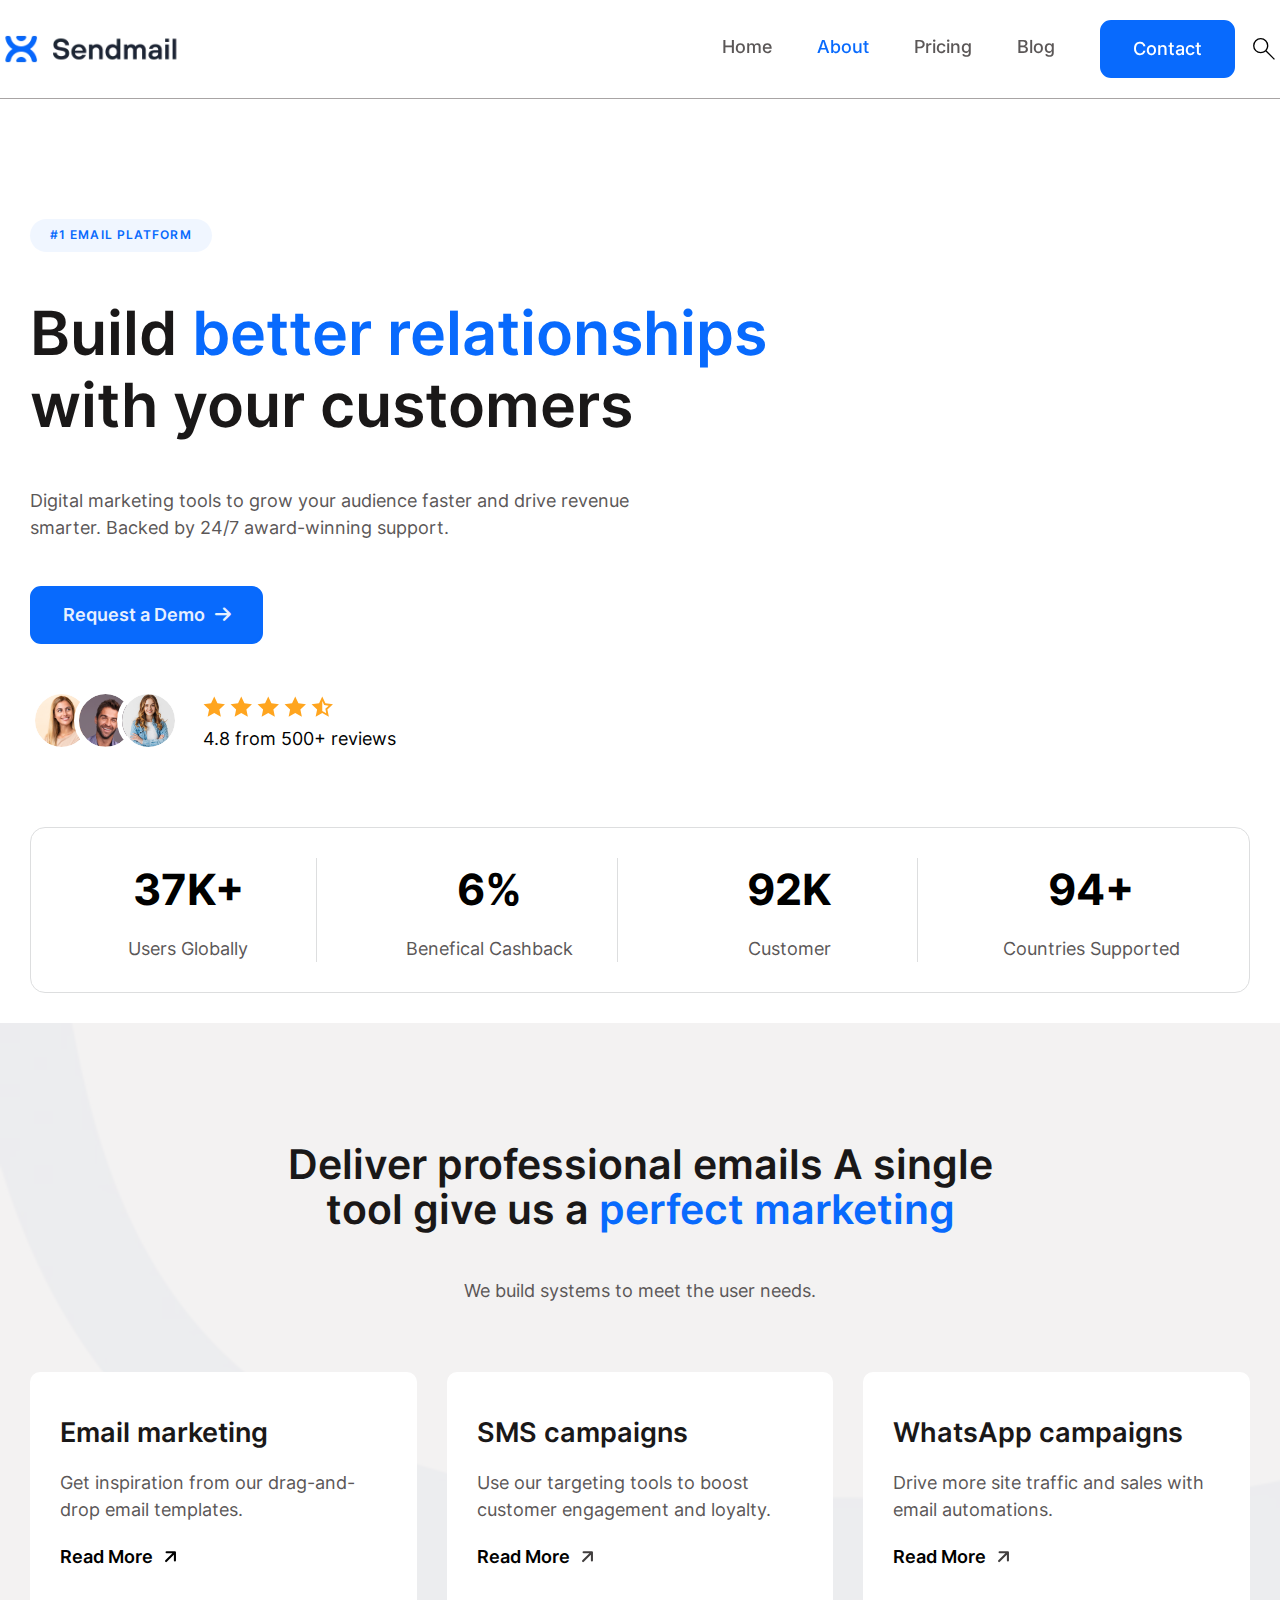
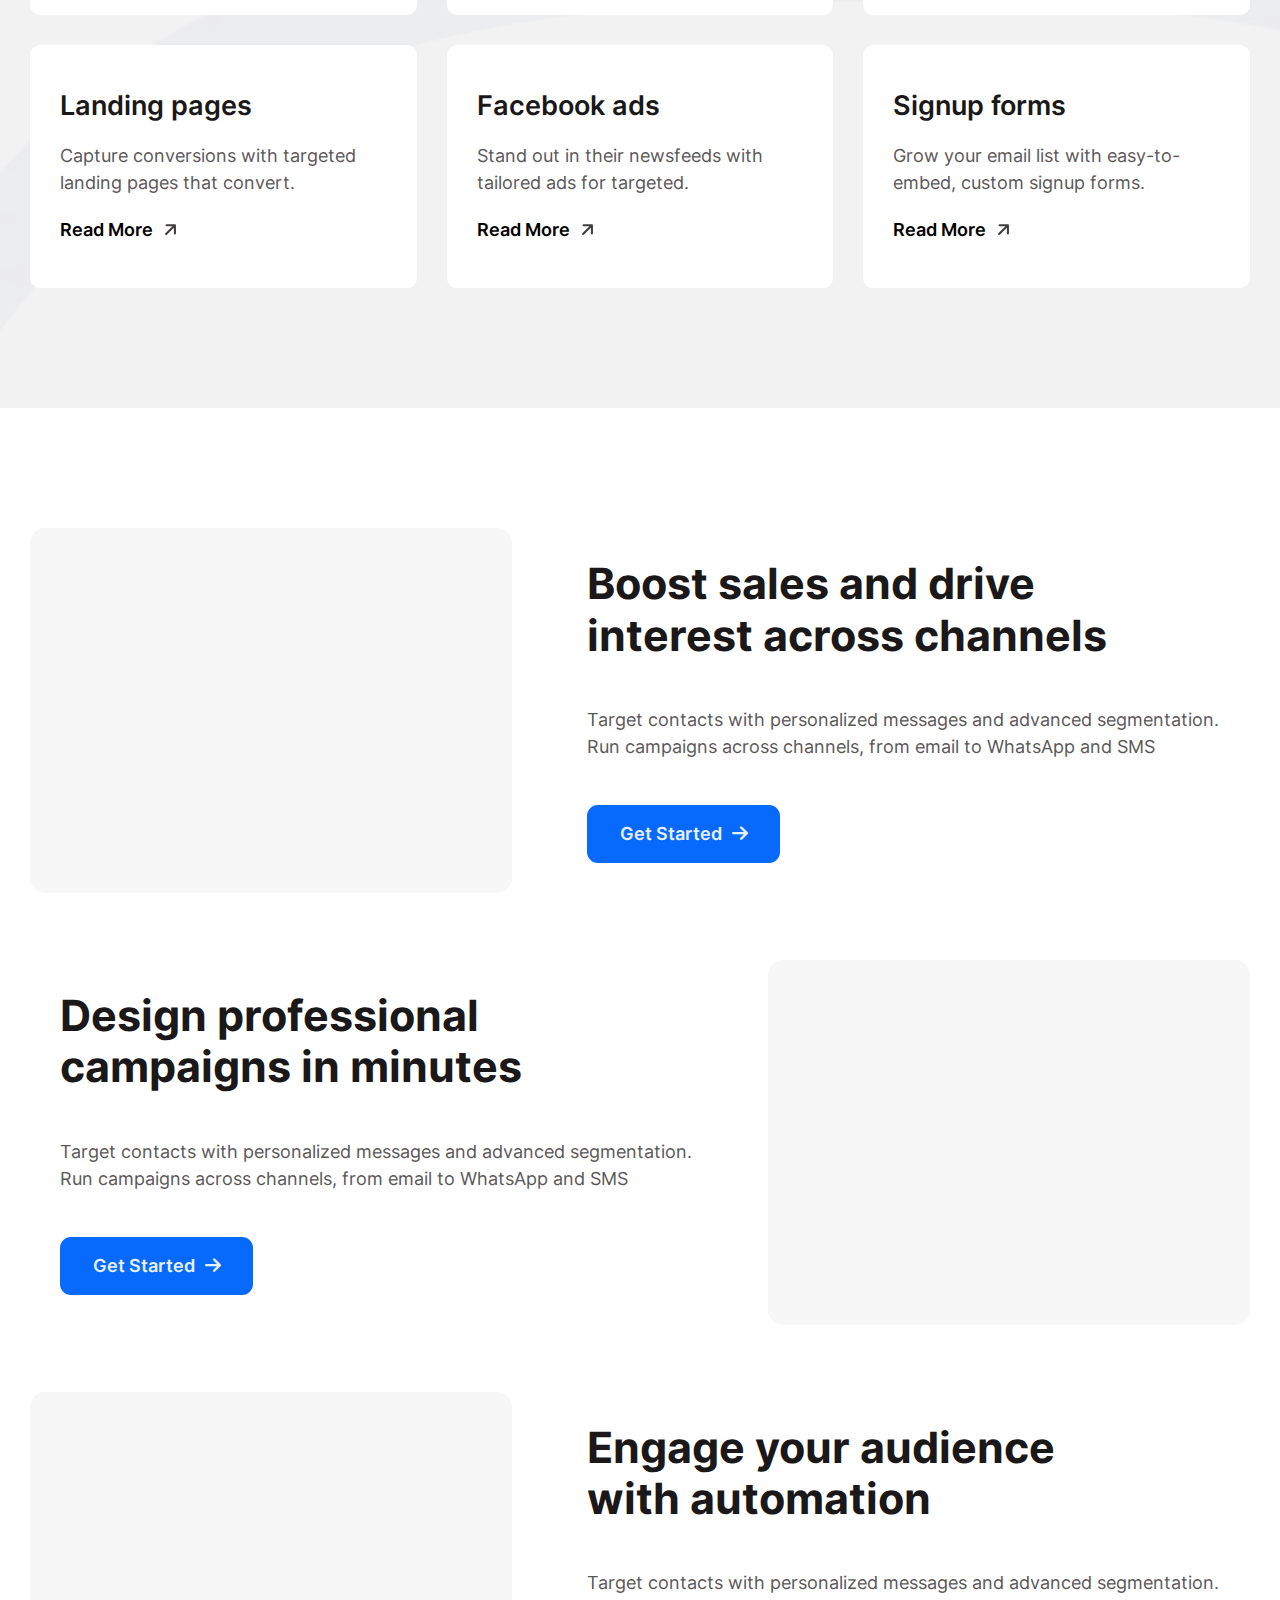
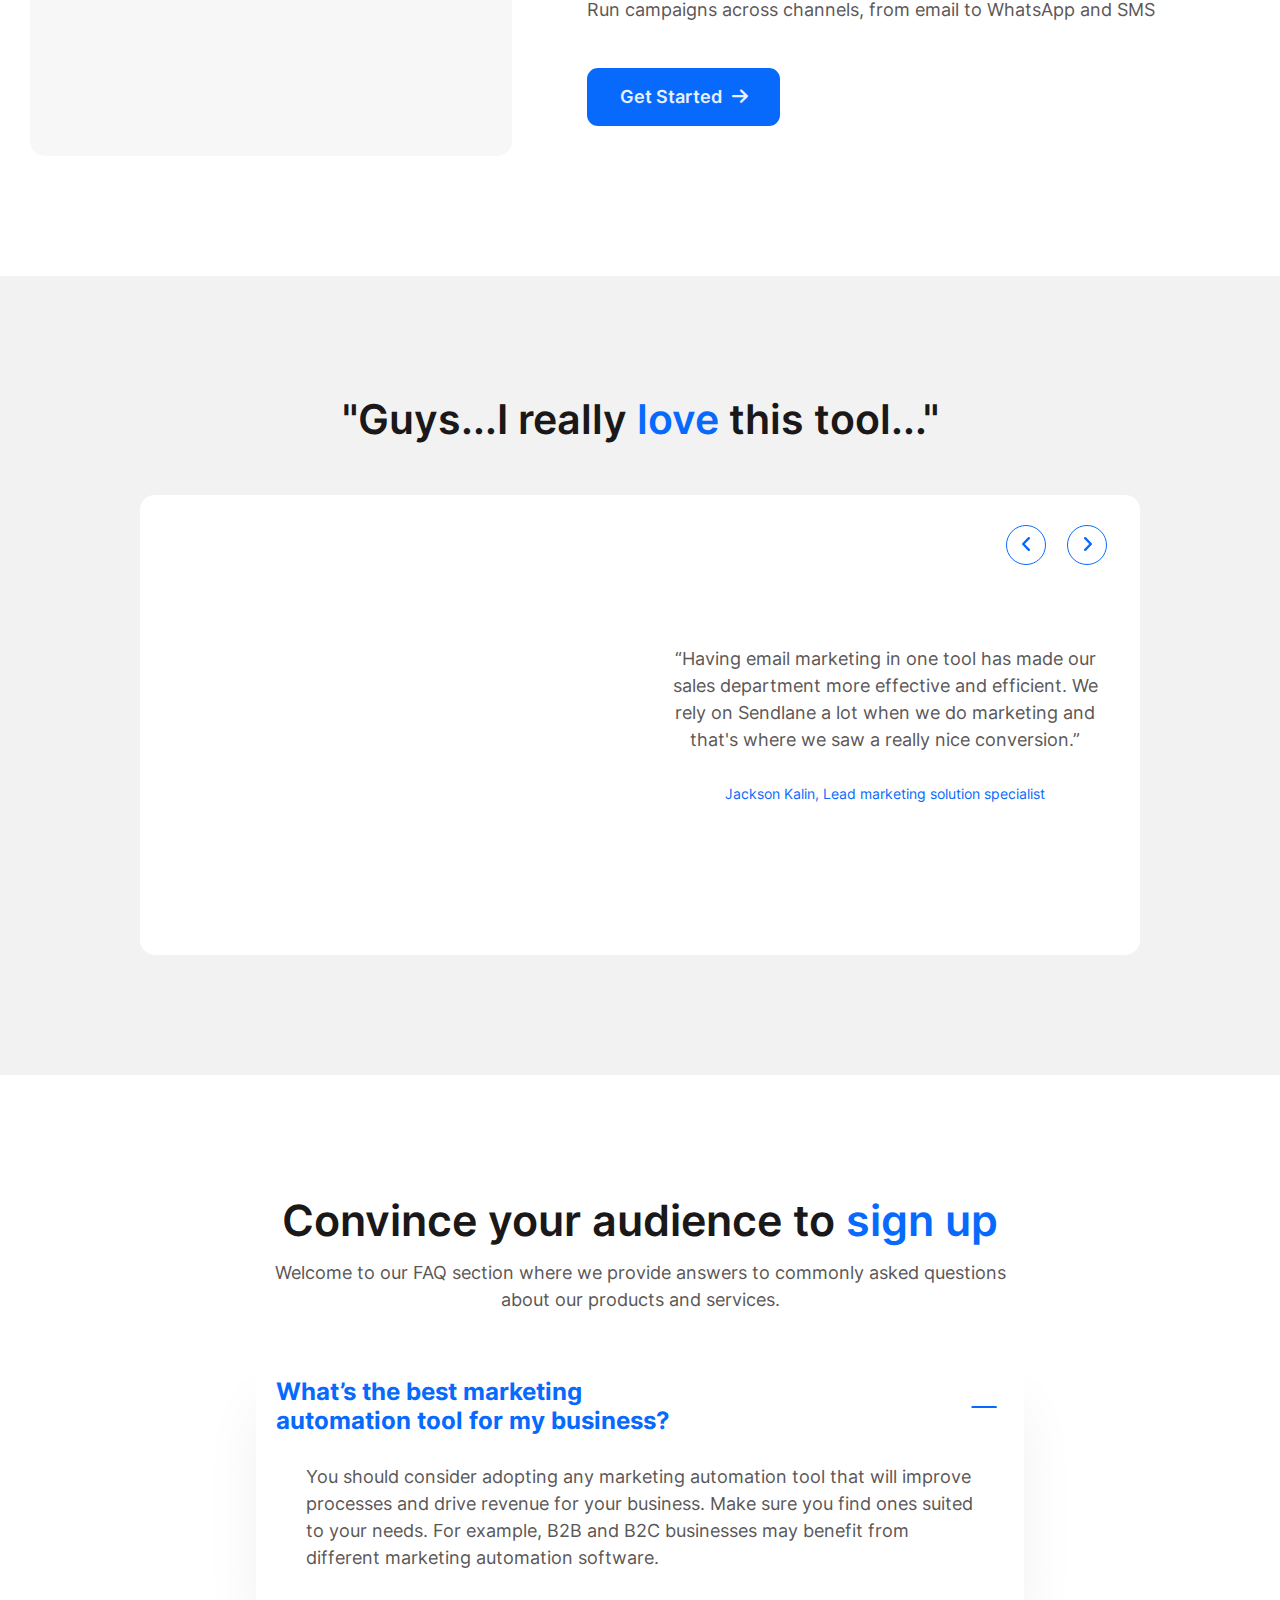
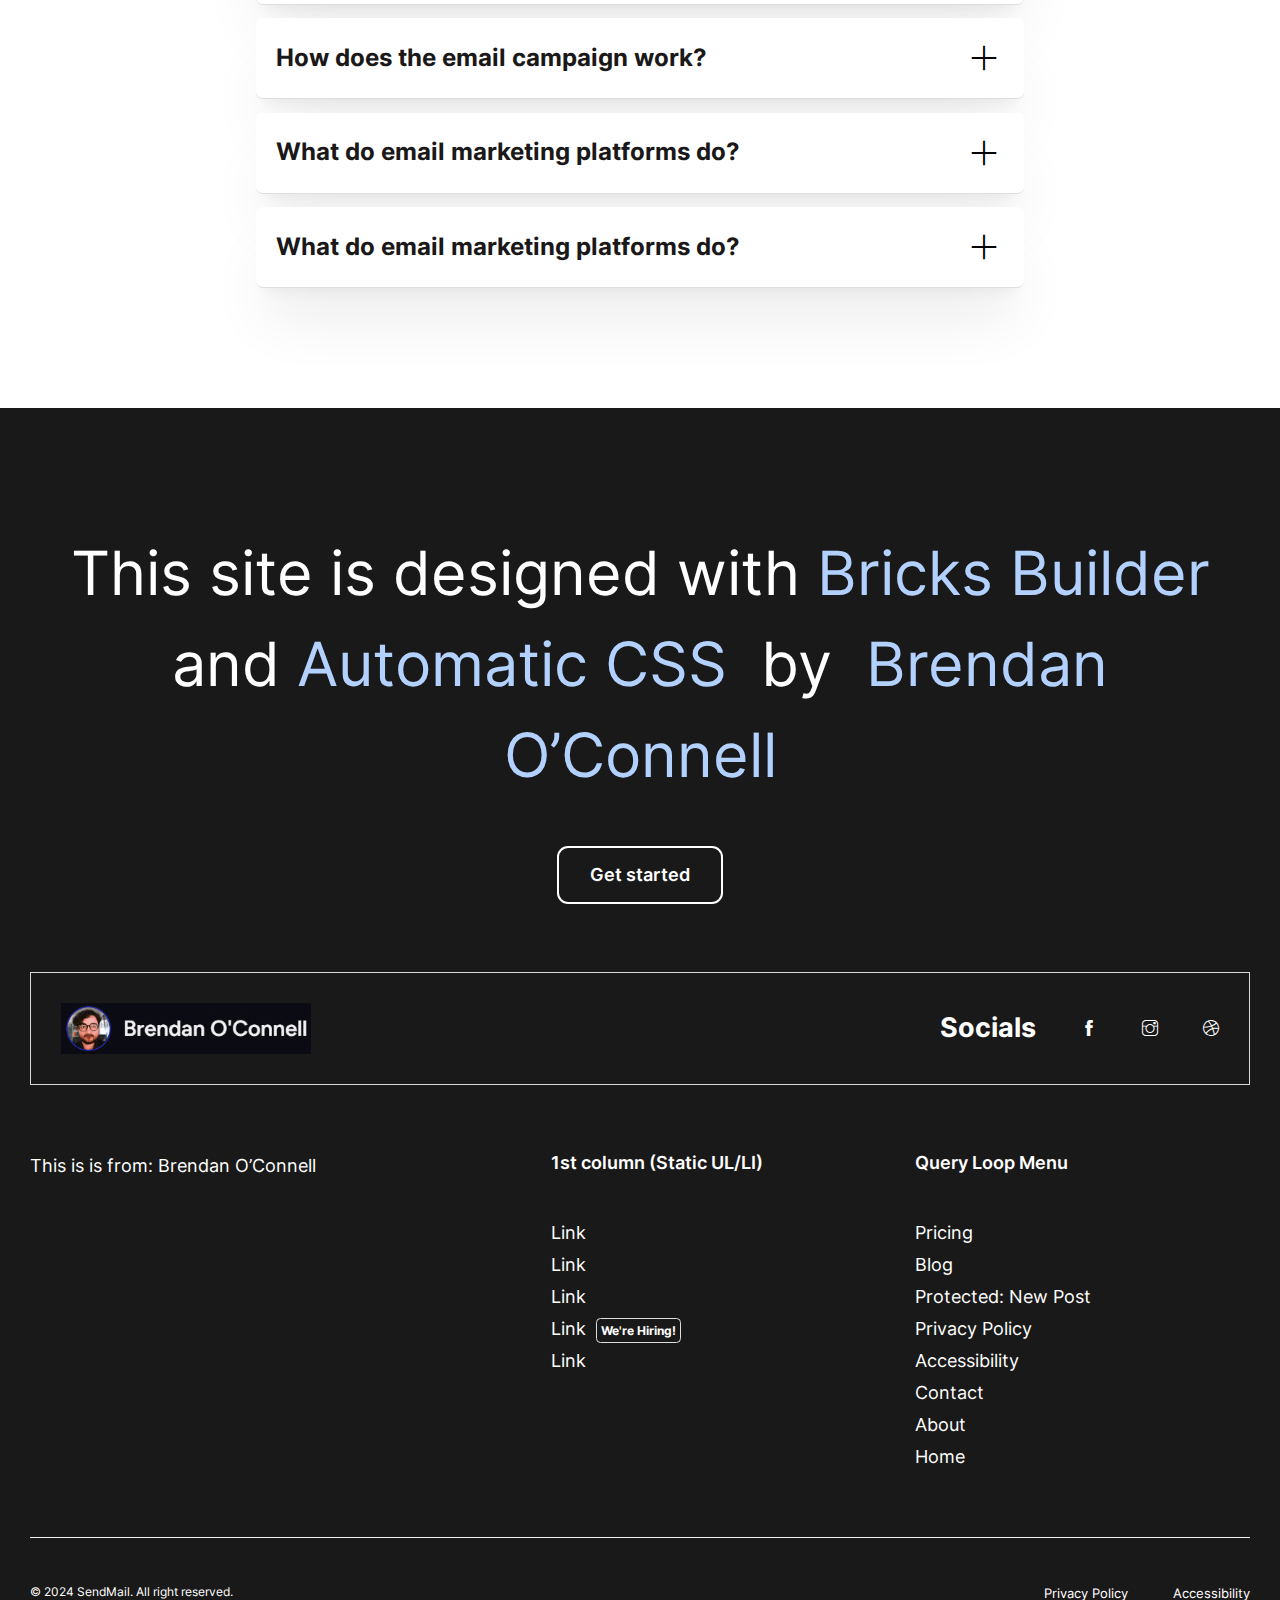
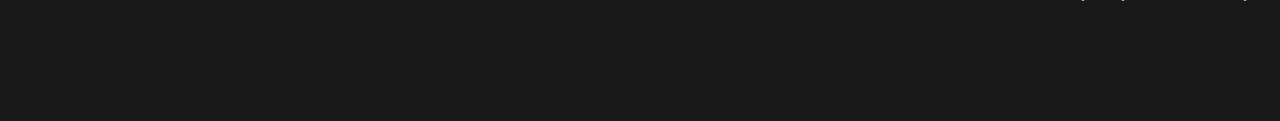
==== commit 4a786491: "Updated/Added simply-static-1-1721285735" ====
--- a/about/index.html
+++ b/about/index.html
@@ -27,582 +27,26 @@
 		background: none !important;
 		padding: 0 !important;
 	}</style>
-<link rel="stylesheet" id="automaticcss-core-css" href="/wp-content/uploads/automatic-css/automatic.css?ver=1718144995" media="all">
-<style id="automaticcss-core-inline-css">/* File: automatic-custom-css.css - Version: 3.0.0-beta-2.2 - Generated: 2024-06-11 15:29:55 */</style>
-<link rel="stylesheet" id="automaticcss-gutenberg-css" href="/wp-content/uploads/automatic-css/automatic-gutenberg.css?ver=1718144996" media="all">
-<link rel="stylesheet" id="automaticcss-gutenberg-color-palette-css" href="/wp-content/uploads/automatic-css/automatic-gutenberg-color-palette.css?ver=1718144998" media="all">
+<link rel="stylesheet" id="automaticcss-core-css" href="/wp-content/uploads/automatic-css/automatic.css?ver=1721285623" media="all">
+<style id="automaticcss-core-inline-css">/* File: automatic-custom-css.css - Version: 3.0.4 - Generated: 2024-07-17 23:53:43 */</style>
+<link rel="stylesheet" id="automaticcss-gutenberg-css" href="/wp-content/uploads/automatic-css/automatic-gutenberg.css?ver=1721285624" media="all">
+<link rel="stylesheet" id="automaticcss-gutenberg-color-palette-css" href="/wp-content/uploads/automatic-css/automatic-gutenberg-color-palette.css?ver=1721285625" media="all">
 <style id="classic-theme-styles-inline-css">/*! This file is auto-generated */
 .wp-block-button__link{color:#fff;background-color:#32373c;border-radius:9999px;box-shadow:none;text-decoration:none;padding:calc(.667em + 2px) calc(1.333em + 2px);font-size:1.125em}.wp-block-file__button{background:#32373c;color:#fff;text-decoration:none}</style>
-<link rel="stylesheet" id="bricks-frontend-css" href="/wp-content/themes/bricks/assets/css/frontend.min.css?ver=1715618964" media="all">
-<style id="bricks-frontend-inline-css">:root {    --x-backtotop-stroke-width: 4px;}[data-x-backtotop] {    position: fixed;    background: none;    border: none;    box-shadow: none;    z-index: 10;    box-shadow: 10px 10px 30px 0 rgb(0 0 0 / 12%);    transition: all .125s ease-in;    text-align: center;    opacity: 0;    width: 60px;    height: 60px;    right: 40px;    bottom: 40px;    transform: translateY(10px);}[data-x-backtotop*=progress] {    height: auto!important;}[data-x-backtotop*=progress] {    border-radius: 1000px;}body.bricks-is-frontend [data-x-backtotop]:focus {    outline: none;}body.bricks-is-frontend [data-x-backtotop]:focus-visible {    outline: thin dotted currentcolor;}.x-back-to-top.brx-draggable.is-empty {    min-height: 0;    min-width: 0;}.x-back-to-top[aria-hidden=true] {    pointer-events: none;}.x-back-to-top_progress {    vertical-align: middle;    overflow: visible;    z-index: 1;}svg.x-back-to-top_progress:not(:root) {    overflow: visible;}.x-back-to-top_content {    display: flex;    align-items: center;    justify-content: center;    flex-direction: column;    height: 100%;    width: 100%;}[data-x-backtotop*=progress] .x-back-to-top_content {    position: absolute;    top: 0;    left: 0;    right: 0;    bottom: 0;    z-index: -1;    overflow: hidden;    border-radius: 1000px;}.x-back-to-top_progress-line {    fill: transparent;    stroke-width: calc( var(--x-backtotop-stroke-width) + 1px);    stroke: #111;    stroke-linecap: round;}.x-back-to-top_progress-background {    stroke: #e5e5e5;    fill: transparent;    stroke-width: var(--x-backtotop-stroke-width);}/* oxyprops */svg.x-back-to-top_progress {    inline-size: auto;}.x-back-to-top_builder-preview {    opacity: 1!important;    transform: none!important;}.brx-body.iframe [data-x-backtotop].brx-draggable {    transition: all .125s ease-in}.brx-body.iframe .x-back-to-top {    transition-property: all!important;}.brx-body.iframe .brx-draggable.is-empty:not(.editing) {    outline: none;}
+<link rel="stylesheet" id="bricks-frontend-css" href="/wp-content/themes/bricks/assets/css/frontend.min.css?ver=1721285667" media="all">
+<style id="bricks-frontend-inline-css">:root { --x-backtotop-stroke-width: 4px;}[data-x-backtotop] { position: fixed; background: none; border: none; box-shadow: none; z-index: 10; box-shadow: 10px 10px 30px 0 rgb(0 0 0 / 12%); transition: all .125s ease-in; text-align: center; opacity: 0; width: 60px; height: 60px; right: 40px; bottom: 40px; transform: translateY(10px);}[data-x-backtotop*=progress] { height: auto!important;}[data-x-backtotop*=progress] { border-radius: 1000px;}body.bricks-is-frontend [data-x-backtotop]:focus { outline: none;}body.bricks-is-frontend [data-x-backtotop]:focus-visible { outline: thin dotted currentcolor;}.x-back-to-top.brx-draggable.is-empty { min-height: 0; min-width: 0;}.x-back-to-top[aria-hidden=true] { pointer-events: none;}.x-back-to-top_progress { vertical-align: middle; overflow: visible; z-index: 1;}svg.x-back-to-top_progress:not(:root) { overflow: visible;}.x-back-to-top_content { display: flex; align-items: center; justify-content: center; flex-direction: column; height: 100%; width: 100%;}[data-x-backtotop*=progress] .x-back-to-top_content { position: absolute; top: 0; left: 0; right: 0; bottom: 0; z-index: -1; overflow: hidden; border-radius: 1000px;}.x-back-to-top_progress-line { fill: transparent; stroke-width: calc( var(--x-backtotop-stroke-width) + 1px); stroke: #111; stroke-linecap: round;}.x-back-to-top_progress-background { stroke: #e5e5e5; fill: transparent; stroke-width: var(--x-backtotop-stroke-width);}svg.x-back-to-top_progress { inline-size: auto;}.x-back-to-top_builder-preview { opacity: 1!important; transform: none!important;}.brx-body.iframe [data-x-backtotop].brx-draggable { transition: all .125s ease-in}.brx-body.iframe .x-back-to-top { transition-property: all!important;}.brx-body.iframe .brx-draggable.is-empty:not(.editing) { outline: none;}
 @font-face{font-family:"Inter";font-weight:400;font-display:swap;src:url(/wp-content/uploads/2024/05/Inter-VariableFont_slntwght.woff2) format("woff2");}@font-face{font-family:"Inter";font-weight:600;font-display:swap;src:url(/wp-content/uploads/2024/05/Inter-VariableFont_slntwght.woff2) format("woff2");}@font-face{font-family:"Inter";font-weight:700;font-display:swap;src:url(/wp-content/uploads/2024/05/Inter-VariableFont_slntwght.woff2) format("woff2");}@font-face{font-family:"Inter";font-weight:800;font-display:swap;src:url(/wp-content/uploads/2024/05/Inter-VariableFont_slntwght.woff2) format("woff2");}</style>
 <link rel="stylesheet" id="bricks-child-css" href="/wp-content/themes/bricks-child/style.css?ver=1709125742" media="all">
-<link rel="stylesheet" id="bricks-font-awesome-6-css" href="/wp-content/themes/bricks/assets/css/libs/font-awesome-6.min.css?ver=1715618964" media="all">
-<link rel="stylesheet" id="bricks-themify-icons-css" href="/wp-content/themes/bricks/assets/css/libs/themify-icons.min.css?ver=1715618964" media="all">
-<link rel="stylesheet" id="automaticcss-bricks-css" href="/wp-content/uploads/automatic-css/automatic-bricks.css?ver=1718144996" media="all">
-<link rel="stylesheet" id="color-scheme-switcher-frontend-css" href="/wp-content/plugins/automaticcss-plugin/classes/Features/Color_Scheme_Switcher/css/frontend.css?ver=1716417782" media="all">
-<link rel="stylesheet" id="automaticcss-frames-css" href="/wp-content/uploads/automatic-css/automatic-frames.css?ver=1718144998" media="all">
+<link rel="stylesheet" id="bricks-font-awesome-6-css" href="/wp-content/themes/bricks/assets/css/libs/font-awesome-6.min.css?ver=1721285667" media="all">
+<link rel="stylesheet" id="bricks-themify-icons-css" href="/wp-content/themes/bricks/assets/css/libs/themify-icons.min.css?ver=1721285667" media="all">
+<link rel="stylesheet" id="automaticcss-bricks-css" href="/wp-content/uploads/automatic-css/automatic-bricks.css?ver=1721285624" media="all">
+<link rel="stylesheet" id="color-scheme-switcher-frontend-css" href="/wp-content/plugins/automaticcss-plugin/classes/Features/Color_Scheme_Switcher/css/frontend.css?ver=1721285527" media="all">
+<link rel="stylesheet" id="automaticcss-frames-css" href="/wp-content/uploads/automatic-css/automatic-frames.css?ver=1721285625" media="all">
 <style id="bricks-frontend-inline-inline-css">html {scroll-behavior: smooth}
-/* GLOBAL VARIABLES CSS */
-:root {}
-/* COLOR VARS */
-:root {
---bricks-color-acss_import_transparent: transparent;
-}
-
-/* THEME STYLE CSS */
-
-/* BREAKPOINT: Desktop (BASE) */
- body {font-family: "Inter"}
- h1,  h2,  h3,  h4,  h5,  h6 {font-weight: 600}
- .brxe-container {width: 1280px}
- .woocommerce main.site-main {width: 1280px}
- #brx-content.wordpress {width: 1280px}
-
-/* GLOBAL CLASSES CSS */
-
-/* BREAKPOINT: Desktop (BASE) */
-.header.brxe-div {border-bottom: 1px solid var(--neutral-semi-light)}
-.header { margin-inline: auto; /* Uncomment line below if you want glass blur effect */	/* backdrop-filter: blur(5px); */}
-
-
-/* BREAKPOINT: Desktop (BASE) */
-.header__inner.brxe-container {display: flex; flex-direction: row; align-items: center; justify-content: space-between; align-self: center !important; padding-top: var(--space-s); padding-right: var(--section-padding-x); padding-bottom: var(--space-s); padding-left: var(--section-padding-x)}
-
-/* BREAKPOINT: Mobile landscape */
-@media (max-width: 767px) {
-.header__inner.brxe-container {flex-wrap: nowrap}
-}
-
-/* BREAKPOINT: Desktop (BASE) */
-.header__logo.brxe-image {width: 10em}
-
-
-/* BREAKPOINT: Desktop (BASE) */
-.nav.brxe-nav-menu .bricks-mobile-menu-toggle {color: var(--fr-text-dark)}
-.nav.brxe-nav-menu .bricks-mobile-menu > li > a {color: var(--fr-text-light)}
-.nav.brxe-nav-menu .bricks-mobile-menu > li > .brx-submenu-toggle > * {color: var(--fr-text-light)}
-.nav.brxe-nav-menu .bricks-nav-menu > li {margin-left: 0}
-.nav.brxe-nav-menu .bricks-nav-menu .sub-menu .brx-submenu-toggle > a + button {color: var(--link-color); font-size: var(--text-s); line-height: 1}
-.nav.brxe-nav-menu .bricks-nav-menu .sub-menu {background-color: var(--shade-ultra-light)}
-.nav.brxe-nav-menu .bricks-nav-menu .sub-menu > li > a {color: var(--link-color)}
-.nav.brxe-nav-menu .bricks-nav-menu .sub-menu > li > .brx-submenu-toggle > * {color: var(--link-color)}
-.nav.brxe-nav-menu .bricks-mobile-menu .sub-menu > li > a {color: var(--fr-text-light)}
-.nav.brxe-nav-menu .bricks-mobile-menu .sub-menu > li > .brx-submenu-toggle > * {color: var(--fr-text-light)}
-.nav.brxe-nav-menu .bricks-nav-menu > li:hover > a {color: var(--link-color-hover)}
-.nav.brxe-nav-menu .bricks-nav-menu > li:hover > .brx-submenu-toggle > * {color: var(--link-color-hover)}
-.nav.brxe-nav-menu {font-variation-settings: "wght" 500; width: 100%; display: flex; justify-content: flex-end}
-.nav.brxe-nav-menu .bricks-nav-menu > li > a {color: var(--neutral-semi-dark); line-height: var(--btn-line-height); font-weight: 200; padding-top: calc(var(--btn-pad-y) / 1); padding-bottom: calc(var(--btn-pad-y) / 1); justify-content: center}
-.nav.brxe-nav-menu .bricks-nav-menu > li > .brx-submenu-toggle > * {color: var(--neutral-semi-dark); line-height: var(--btn-line-height); font-weight: 200; padding-top: calc(var(--btn-pad-y) / 1); padding-bottom: calc(var(--btn-pad-y) / 1)}
-.nav.brxe-nav-menu .bricks-nav-menu .current-menu-item > a {color: var(--link-color-active)}
-.nav.brxe-nav-menu .bricks-nav-menu .current-menu-item > .brx-submenu-toggle > * {color: var(--link-color-active)}
-.nav.brxe-nav-menu .bricks-nav-menu > .current-menu-parent > a {color: var(--link-color-active)}
-.nav.brxe-nav-menu .bricks-nav-menu > .current-menu-parent > .brx-submenu-toggle > * {color: var(--link-color-active)}
-.nav.brxe-nav-menu .bricks-nav-menu > .current-menu-ancestor > a {color: var(--link-color-active)}
-.nav.brxe-nav-menu .bricks-nav-menu > .current-menu-ancestor > .brx-submenu-toggle > * {color: var(--link-color-active)}
-.nav.brxe-nav-menu .bricks-nav-menu .sub-menu > li:hover > a {color: var(--link-color-hover)}
-.nav.brxe-nav-menu .bricks-nav-menu .sub-menu > li:hover > .brx-submenu-toggle > * {color: var(--link-color-hover)}
-.nav.brxe-nav-menu .bricks-nav-menu .sub-menu .brx-submenu-toggle > a:hover + button {color: var(--link-color-hover)}
-.nav.brxe-nav-menu .bricks-nav-menu .sub-menu button[aria-expanded="true"] > * {transform:  rotateZ(270deg)}
-.nav.brxe-nav-menu .bricks-nav-menu button[aria-expanded="true"] > * {transform:  rotateZ(180deg)}
-.nav.brxe-nav-menu .bricks-nav-menu .sub-menu .brx-submenu-toggle button {padding-right: 20px}
-.nav.brxe-nav-menu .bricks-nav-menu .sub-menu a {padding-right: 0; padding-left: 0}
-.nav.brxe-nav-menu .bricks-nav-menu .sub-menu button {padding-right: 0; padding-left: 0}
-.nav.brxe-nav-menu .bricks-nav-menu {gap: var(--content-gap)}
-.nav.brxe-nav-menu .bricks-nav-menu > li > .brx-submenu-toggle {justify-content: center}
-/* This menu automatically turns the last link in your menu into a button and positions it to the right. This is better than using a physical button outside your menu, because it retains a working link for the CTA item in your mobile menu and maintains proper semantic menu/list structure. All styling can be adjusted below */.nav { --link-color: var(--primary-ultra-dark); --link-color-hover: var(--primary-hover); --link-color-active: var(--primary);	--button-color: var(--primary); --button-color-hover: var(--primary-hover);  --button-text: var(--fr-text-light);  --button-text-hover: var(--fr-text-light);  --toggle-gap: .5em; --sub-li-padding: 1em;} .nav ul.bricks-mobile-menu { display: flex; align-items: center;} .show-mobile-menu ul.bricks-mobile-menu { display: flex; flex-direction: column; align-items: flex-start;} .nav { 	align-items: center; } .nav nav {	width: 100%;}/* Center Navigation when Nav is set to width:100% */.nav .bricks-nav-menu > li:first-child,.nav .bricks-nav-menu > li:last-child { margin-inline-start: auto;}/* Button Styling */.nav .bricks-nav-menu > li:last-child a {	background-color: var(--button-color); border-color: var(--button-color);	color: var(--button-text)!important; border-width: var(--btn-border-size); border-radius: var(--btn-radius); border-style: solid;  min-inline-size: var(--btn-width); line-height: var(--btn-line-height);  letter-spacing: var(--btn-letter-spacing); text-transform: var(--btn-text-transform); text-decoration: var(--btn-text-decoration);	font-style: var(--btn-text-style); font-weight: var(--btn-weight); padding: var(--btn-pad-y) var(--btn-pad-x); justify-content: center; text-align: center;}/* Button Hover Styling */.nav .bricks-nav-menu > li:last-child a:hover {	background-color: var(--button-color-hover); border-color: var(--button-color-hover);	color: var(--button-text-hover)!important;} .nav .brx-submenu-toggle {	display: flex; flex-direction: row; gap: var(--toggle-gap);} .nav .brx-submenu-toggle button { margin: 0!important; padding: 0!important;} .nav .sub-menu {	min-inline-size: max-content!important;} .nav .sub-menu li {	padding-inline: var(--sub-li-padding);}
-
-/* BREAKPOINT: Tablet portrait */
-@media (max-width: 991px) {
-.nav.brxe-nav-menu {line-height: 0}
-}
-/* BREAKPOINT: Mobile landscape */
-@media (max-width: 767px) {
-.nav.brxe-nav-menu .bricks-mobile-menu > .menu-item-has-children .brx-submenu-toggle button {color: var(--fr-text-light)}
-}
-
-/* BREAKPOINT: Desktop (BASE) */
-.fr-hero.brxe-section {row-gap: var(--container-gap)}
-
-
-/* BREAKPOINT: Desktop (BASE) */
-.fr-hero-bravo__content-wrapper.brxe-container {align-items: flex-start; justify-content: center; text-align: left; row-gap: var(--space-l)}
-b
-
-
-/* BREAKPOINT: Desktop (BASE) */
-.fr-cta-links-alpha.brxe-block {display: flex; flex-wrap: wrap; row-gap: var(--space-m); column-gap: var(--space-m); width: 100%; flex-direction: row; align-items: center}
-
-/* BREAKPOINT: Mobile portrait */
-@media (max-width: 478px) {
-/* CUSTOM CSS */
-.fr-cta-links-alpha > * {
-  width: 100% !important;
-}
-}
-
-/* BREAKPOINT: Desktop (BASE) */
-.fr-avatar-group-alpha.brxe-div {display: flex; flex-wrap: nowrap; justify-content: flex-start; width: var(--avatar-size); margin-right: 65px; align-items: center; column-gap: var(--space-m)}
-.fr-avatar-group-alpha {	--overlap: 2.75em; --avatar-size: 3.5em;} .fr-avatar-group-alpha > *:not(:first-child) {	margin-left: calc(var(--overlap) * -1);}
-
-
-/* BREAKPOINT: Desktop (BASE) */
-.fr-avatar-group-alpha__avatar.brxe-image:not(.tag) {object-fit: cover; border: 5px solid var(--white); border-radius: 50vw}
-.fr-avatar-group-alpha__avatar.brxe-image img {object-fit: cover; border: 5px solid var(--white); border-radius: 50vw}
-.fr-avatar-group-alpha__avatar.brxe-image {width: var(--avatar-size); overflow: hidden; height: var(--avatar-size)}
-
-
-/* BREAKPOINT: Desktop (BASE) */
-.fr-rating-alpha.brxe-div {display: flex; row-gap: .25em; column-gap: .25em}
-/* RATINGS WON'T RENDER IN BUILDER *//* To change the star rating, change the value of the data attribute in the attributes tab on this element. If you want the rating to be generated dynamically, create a "rating" custom field for your parent element and then inject the value of that field dynamically into the data attribute value field. */.fr-rating-alpha {	--icon-size: 1.25em;} .fr-rating-alpha > *:first-child {display: none;} /* Hide half star by default */[data-rating*="."] > *:first-child {display: flex;} /* Show half star for decimal ratings */[data-rating*=".0"] > *:first-child {display: none !important;} /* Hide half star for .0 ratings */[data-rating^="1"] > *:nth-child(n+3) { display: none;}[data-rating^="2"] > *:nth-child(n+4) { display: none;}[data-rating^="3"] > *:nth-child(n+5) { display: none;}[data-rating^="4"] > *:nth-child(n+6) { display: none;}
-
-
-/* BREAKPOINT: Desktop (BASE) */
-.fr-rating-alpha__icon.brxe-icon {color: #ffa51f; fill: #ffa51f; font-size: var(--text-m)}
-
-
-/* BREAKPOINT: Desktop (BASE) */
-.fr-rating-alpha__icon-half.brxe-icon {order: 1}
-
-
-/* BREAKPOINT: Desktop (BASE) */
-.accent-heading.brxe-text-basic {font-size: var(--text-s); line-height: 1; color: var(--primary); text-transform: uppercase; letter-spacing: 1.1px; font-weight: 600; order: -1; padding-top: calc(var(--space-xs) / 1.3); padding-right: var(--space-s); padding-bottom: calc(var(--space-xs) / 1.3); padding-left: var(--space-s); background-color: var(--primary-light-trans-20); border-radius: var(--radius-xl)}
-
-
-/* BREAKPOINT: Desktop (BASE) */
-.stat-wrapper.brxe-block {row-gap: var(--space-xs); align-items: center; border-right-width: 1px; border-right-style: solid}
-
-
-/* BREAKPOINT: Desktop (BASE) */
-.stat-wrapper__counter.brxe-counter {font-size: var(--text-xxl); font-weight: 700; color: var(--black)}
-
-
-/* BREAKPOINT: Desktop (BASE) */
-.fr-feature-section-alpha.brxe-section {row-gap: var(--container-gap); background-color: var(--fr-bg-light); background-image: url(/wp-content/uploads/2024/05/Sendmail-Deliver-BG-2-1024x584.webp); background-size: cover; background-blend-mode: color-burn}
-
-
-/* BREAKPOINT: Desktop (BASE) */
-.fr-intro-alpha.brxe-container {align-items: center; text-align: center; row-gap: var(--content-gap)}
-
-/* BREAKPOINT: Mobile landscape */
-@media (max-width: 767px) {
-.fr-intro-alpha.brxe-container {text-align: left; align-items: flex-start}
-}
-
-/* BREAKPOINT: Desktop (BASE) */
-.fr-intro-alpha__heading.brxe-heading {line-height: 1.1; width: 30h}
-
-/* BREAKPOINT: Mobile landscape */
-@media (max-width: 767px) {
-.fr-intro-alpha__heading.brxe-heading {font-size: var(--h1)}
-}
-
-/* BREAKPOINT: Desktop (BASE) */
-.fr-feature-grid-alpha.brxe-container {display: grid; align-items: initial; grid-gap: var(--grid-gap); grid-template-columns: var(--grid-3); grid-template-rows: var(--grid-1); align-items: stretch; margin-top: 0; margin-bottom: 0; padding-left: 0}
-.fr-feature-grid-alpha {	list-style-type: none;}
-
-/* BREAKPOINT: Tablet portrait */
-@media (max-width: 991px) {
-.fr-feature-grid-alpha.brxe-container {grid-template-columns: var(--grid-2)}
-}
-/* BREAKPOINT: Mobile portrait */
-@media (max-width: 478px) {
-.fr-feature-grid-alpha.brxe-container {grid-template-columns: var(--grid-1)}
-}
-
-/* BREAKPOINT: Desktop (BASE) */
-.fr-feature-card-alpha.brxe-div {flex-direction: column; display: flex; row-gap: var(--fr-card-gap); position: relative; padding-top: var(--space-l); padding-right: var(--fr-card-padding); padding-bottom: var(--space-l); padding-left: var(--fr-card-padding); background-color: var(--white); border-radius: var(--radius-m); align-self: flex-start !important; align-items: flex-start}
-.fr-feature-card-alpha {	--icon-size: 2.5em; --icon-fill-color: var(--text-dark); --icon-stroke-color: var(--text-dark); --icon-fill-color-hover: var(--text-dark);  --icon-stroke-color-hover: var(--text-dark);}
-
-
-/* BREAKPOINT: Desktop (BASE) */
-.fr-feature-card-alpha__body.brxe-div {display: flex; flex-direction: column; row-gap: var(--fr-card-gap); position: static}
-
-
-/* BREAKPOINT: Desktop (BASE) */
-.fr-feature-card-alpha__heading.brxe-heading {position: static}
-
-
-/* BREAKPOINT: Desktop (BASE) */
-.fr-feature-card-alpha__lede.brxe-text-basic {margin-top: 0}
-
-
-/* BREAKPOINT: Desktop (BASE) */
-.fr-feature-grid-delta.brxe-container {display: grid; align-items: initial; grid-gap: var(--container-gap); grid-template-columns: var(--grid-1); grid-template-rows: var(--grid-1); margin-top: 0; margin-bottom: 0; padding-left: 0}
-/* Grid Alternate */@media (min-width: 768px) {	.fr-feature-grid-delta .fr-feature-card-delta:nth-child(even) > *:last-child {  order: 1; }} .fr-feature-grid-delta{list-style-type: none;}
-
-
-/* BREAKPOINT: Desktop (BASE) */
-.fr-feature-card-delta.brxe-block {display: grid; align-items: initial; grid-template-columns: var(--grid-12); grid-template-rows: var(--grid-1); grid-auto-flow: column}
-@media (min-width: 768px) {   .fr-feature-card-delta > *:first-child {  grid-column: span 7; }  .fr-feature-card-delta > *:last-child {  grid-column: span 5; }}
-
-/* BREAKPOINT: Mobile landscape */
-@media (max-width: 767px) {
-.fr-feature-card-delta.brxe-block {row-gap: 0px; grid-template-columns: initial; grid-auto-flow: row}
-}
-
-/* BREAKPOINT: Desktop (BASE) */
-.fr-feature-card-delta__content-wrapper.brxe-block {row-gap: var(--content-gap); padding-top: var(--fr-card-padding); padding-right: var(--fr-card-padding); padding-bottom: var(--fr-card-padding); padding-left: var(--fr-card-padding); justify-content: center}
-
-/* BREAKPOINT: Mobile portrait */
-@media (max-width: 478px) {
-.fr-feature-card-delta__content-wrapper.brxe-block {padding-right: 0; padding-bottom: 0; padding-left: 0}
-}
-
-/* BREAKPOINT: Desktop (BASE) */
-.fr-feature-card-delta__heading.brxe-heading {font-weight: 700; font-size: var(--text-xxl)}
-
-
-/* BREAKPOINT: Desktop (BASE) */
-.fr-feature-card-delta__media-wrapper.brxe-block {height: 100%; order: -1; justify-content: center; padding-top: var(--space-m); padding-right: var(--space-m); padding-bottom: var(--space-m); padding-left: var(--space-m); background-color: var(--neutral-light-trans-20); border-radius: var(--radius-l)}
-
-
-/* BREAKPOINT: Desktop (BASE) */
-.fr-feature-card-delta__image.brxe-image:not(.tag) {object-fit: cover; border-radius: var(--radius-l)}
-.fr-feature-card-delta__image.brxe-image img {object-fit: cover; border-radius: var(--radius-l)}
-.fr-feature-card-delta__image.brxe-image {width: 100%; height: 100%}
-
-
-/* BREAKPOINT: Desktop (BASE) */
-.footer-container.brxe-container {row-gap: var(--container-gap)}
-
-
-/* BREAKPOINT: Desktop (BASE) */
-.footer__cta.brxe-block {display: flex; flex-direction: column; align-items: center; row-gap: var(--content-gap)}
-
-
-/* BREAKPOINT: Desktop (BASE) */
-.footer__cta-heading.brxe-text {font-size: var(--h1); text-align: center}
-.footer__cta-heading.brxe-text  a {font-size: var(--h1); text-align: center; font-size: inherit}
-.footer__cta-heading a{ color: var(--primary-light);}
-
-
-/* BREAKPOINT: Desktop (BASE) */
-.footer__header.brxe-block {padding-top: var(--space-m); padding-right: var(--space-m); padding-bottom: var(--space-m); padding-left: var(--space-m); display: flex; flex-direction: row; justify-content: center; border: .1rem solid var(--neutral-light); align-items: center; flex-wrap: nowrap}
-
-
-/* BREAKPOINT: Desktop (BASE) */
-.footer__social-wrapper.brxe-block {flex-direction: row; align-items: center; column-gap: var(--content-gap); justify-content: flex-end}
-
-
-/* BREAKPOINT: Desktop (BASE) */
-.footer__socials-text.brxe-text-basic {font-size: var(--h3); font-weight: 700}
-
-
-/* BREAKPOINT: Desktop (BASE) */
-.footer__socials.brxe-div {display: flex; column-gap: var(--content-gap)}
-
-
-/* BREAKPOINT: Desktop (BASE) */
-.footer__social-icon.brxe-icon {font-size: 1.6rem}
-
-
-/* BREAKPOINT: Desktop (BASE) */
-.footer__footer.brxe-block {row-gap: var(--container-gap)}
-
-
-/* BREAKPOINT: Desktop (BASE) */
-.footer__footer-intro.brxe-block {row-gap: var(--content-gap); display: grid; align-items: initial; grid-template-columns: var(--grid-12); grid-gap: var(--grid-gap)}
-
-/* BREAKPOINT: Mobile landscape */
-@media (max-width: 767px) {
-.footer__footer-intro.brxe-block {grid-template-columns: var(--grid-1)}
-}
-
-/* BREAKPOINT: Desktop (BASE) */
-.footer__newsletter.brxe-block {row-gap: var(--content-gap); grid-column: 1/5}
-
-/* BREAKPOINT: Mobile landscape */
-@media (max-width: 767px) {
-.footer__newsletter.brxe-block {grid-column: span 1}
-}
-
-/* BREAKPOINT: Desktop (BASE) */
-.footer__nav-wrapper.brxe-block {grid-column: 6/-1}
-
-/* BREAKPOINT: Mobile landscape */
-@media (max-width: 767px) {
-.footer__nav-wrapper.brxe-block {grid-column: span 1}
-}
-
-/* BREAKPOINT: Desktop (BASE) */
-.footer-nav-wrapper.brxe-block {display: grid; align-items: initial; grid-template-columns: var(--grid-2); grid-gap: var(--grid-gap)}
-
-/* BREAKPOINT: Mobile landscape */
-@media (max-width: 767px) {
-.footer-nav-wrapper.brxe-block {grid-template-columns: var(--grid-3)}
-}
-/* BREAKPOINT: Mobile portrait */
-@media (max-width: 478px) {
-.footer-nav-wrapper.brxe-block {grid-template-columns: var(--grid-2)}
-}
-
-/* BREAKPOINT: Desktop (BASE) */
-.footer-nav-column.brxe-div {display: flex; flex-direction: column; row-gap: var(--content-gap)}
-
-
-/* BREAKPOINT: Desktop (BASE) */
-.footer-nav-heading.brxe-heading {font-size: var(--text-m)}
-
-
-/* BREAKPOINT: Desktop (BASE) */
-.footer-menu.brxe-block {display: flex; flex-direction: column; row-gap: .5rem}
-
-
-/* BREAKPOINT: Desktop (BASE) */
-.footer-link-update.brxe-text-basic {font-size: var(--text-s); color: var(--action); font-weight: 700; padding-top: .4rem; padding-right: .4rem; padding-bottom: .4rem; padding-left: .4rem; background-color: var(--action-ultra-light); margin-left: 1rem; border: 1px solid var(--bricks-border-color); border-radius: var(--radius-xs)}
-
-
-/* BREAKPOINT: Desktop (BASE) */
-.footer__copy-legal.brxe-block {display: grid; align-items: initial; grid-template-columns: var(--grid-2); padding-top: var(--space-l); border-top: .1rem solid var(--neutral-ultra-light); align-items: center}
-
-/* BREAKPOINT: Mobile landscape */
-@media (max-width: 767px) {
-.footer__copy-legal.brxe-block {grid-template-columns: var(--grid-1)}
-}
-
-/* BREAKPOINT: Desktop (BASE) */
-.footer-bottom__left.brxe-block {flex-direction: row; row-gap: var(--space-xs); column-gap: var(--space-xs); align-items: center}
-
-/* BREAKPOINT: Mobile portrait */
-@media (max-width: 478px) {
-.footer-bottom__left.brxe-block {flex-direction: column; align-items: flex-start}
-}
-
-/* BREAKPOINT: Desktop (BASE) */
-.footer-copyright.brxe-text-basic {font-size: var(--text-s)}
-
-
-/* BREAKPOINT: Desktop (BASE) */
-.footer-legal-nav.brxe-block {flex-direction: row; column-gap: var(--content-gap)}
-
-
-/* BREAKPOINT: Desktop (BASE) */
-.footer-legal__li.brxe-div {line-height: 1}
-
-
-/* BREAKPOINT: Desktop (BASE) */
-.footer-legal__link-text.brxe-text-link {font-size: calc(var(--text-s) * 1.1)}
-
-
-/* GLOBAL CSS */
-/* Avoid FUC on frontend*/
-.bricks-is-frontend .animation-trigger{
-  opacity:0;
-}
- 
-/* Animated Class*/
-.animate{
-  animation-name: fadeAnimation;
-  animation-delay: calc(var(--delay, 0) * 200ms);
-  animation-duration: var(--duration, 400ms);
-  animation-timing-function: ease-in-out;
-  animation-fill-mode: forwards;
-}
- 
-/* Change translate Origin*/
-.animation--left-to-right{
-  --translate: -20px,0,0;
-}
-.animation--right-to-left{
-  --translate: 20px,0,0;
-}
-.animation--top-to-bottom{
-  --translate: 0,-20px,0;
-}
-.animation--bottom-to-top{
-  --translate: 0,20px,0;
-}
- 
-/* Keyframes */
-@keyframes fadeAnimation{
-  from{
-    color: rgba(0, 0, 0, 0.35);
-    transform: translate3d(var(--translate));
-  }
-  to{
-    opacity: 1;
-    transform: translate3d(0,0,0);
-    color: rgba(0, 0, 0, 1);
-  }
-}
-
-/* Initial State */
-.bricks-is-frontend .animation-trigger {
-  color: rgba(0, 0, 0, 0.35); /* Start with 35% opacity */
-}
-
-/* Animated Class */
-.fade {
-  animation-name: fadeInAnimation;
-  animation-duration: var(--duration, 400ms);
-  animation-timing-function: ease-in-out;
-  animation-fill-mode: forwards;
-}
-
-/* Keyframes */
-@keyframes fadeInAnimation {
-  from {
-    color: rgba(0, 0, 0, 0.35); /* Start with 35% opacity */
-  }
-  to {
-    color: rgba(0, 0, 0, 1); /* End with 100% opacity */
-  }
-}
-/* HEADER CSS (ID: 11) */
-
-@media (max-width: 991px) {
-#brxe-yryzcv .bricks-nav-menu-wrapper { display: none; }
-#brxe-yryzcv .bricks-mobile-menu-toggle { display: block; }
-}
-/* BREAKPOINT: Desktop (BASE) */
-#brxe-yryzcv button {height: 1.15em; width: 1.15em}
-
-
-/* BREAKPOINT: Desktop (BASE) */
-#brxe-vteckb svg {height: var(--icon); width: var(--icon)}
-#brxe-vteckb button {height: var(--icon); width: var(--icon)}
-#brxe-vteckb form {overflow: hidden}
-
-
-/* BREAKPOINT: Desktop (BASE) */
-#brxe-vykytl {display: flex; align-items: center; column-gap: var(--space-xs)}
-
-
-/* BREAKPOINT: Desktop (BASE) */
-#brxe-wpkctk {padding-right: 0; padding-left: 0}
-
-/* BREAKPOINT: Tablet portrait */
-@media (max-width: 991px) {
-#brxe-wpkctk {padding-right: var(--section-padding-x); padding-left: var(--section-padding-x)}
-}
-
-/* CONTENT CSS (ID: 19) */
-
-/* BREAKPOINT: Desktop (BASE) */
-#brxe-yedmrv {height: var(--icon-size); width: var(--icon-size)}
-
-
-/* BREAKPOINT: Desktop (BASE) */
-#brxe-yzwldo {height: var(--icon-size); width: var(--icon-size)}
-
-
-/* BREAKPOINT: Desktop (BASE) */
-#brxe-vyrgmi {height: var(--icon-size); width: var(--icon-size)}
-
-
-/* BREAKPOINT: Desktop (BASE) */
-#brxe-pomfgc {height: var(--icon-size); width: var(--icon-size)}
-
-
-/* BREAKPOINT: Desktop (BASE) */
-#brxe-phleye {width: var(--icon-size); height: var(--icon-size)}
-
-
-/* BREAKPOINT: Desktop (BASE) */
-#brxe-uihlri {height: var(--icon-size); width: var(--icon-size)}
-
-
-/* BREAKPOINT: Desktop (BASE) */
-#brxe-eqzfju {color: var(--black)}
-
-
-/* BREAKPOINT: Desktop (BASE) */
-#brxe-domuxm {flex-direction: column; row-gap: calc(var(--space-xs) / 2)}
-
-
-/* BREAKPOINT: Desktop (BASE) */
-#brxe-tbooht {flex-direction: row; width: auto; align-items: center}
-
-/* BREAKPOINT: Mobile landscape */
-@media (max-width: 767px) {
-#brxe-tbooht {row-gap: var(--space-xs)}
-}
-
-/* BREAKPOINT: Desktop (BASE) */
-#brxe-pvngvw {border-right-width: 0}
-
-
-/* BREAKPOINT: Desktop (BASE) */
-#brxe-owbupd {display: grid; align-items: initial; grid-template-columns: var(--grid-4); padding-top: var(--space-m); padding-right: var(--space-m); padding-bottom: var(--space-m); padding-left: var(--space-m); border: 1px solid var(--bricks-border-color); border-radius: var(--radius-l)}
-
-
-/* BREAKPOINT: Desktop (BASE) */
-#brxe-dtuijy {padding-bottom: var(--space-m)}
-
-
-/* BREAKPOINT: Desktop (BASE) */
-#brxe-swmiqn {text-align: justify}
-
-
-/* BREAKPOINT: Desktop (BASE) */
-#brxe-ssacrk {font-weight: 600; color: var(--black); flex-direction: row-reverse}
-#brxe-ssacrk .icon > svg {height: 25px}
-
-
-/* BREAKPOINT: Desktop (BASE) */
-#brxe-ltqkap {font-weight: 600; color: var(--black); flex-direction: row-reverse}
-#brxe-ltqkap .icon > svg {fill: var(--neutral-dark); height: 25px}
-
-
-/* BREAKPOINT: Desktop (BASE) */
-#brxe-hkmckf {font-weight: 600; color: var(--black); flex-direction: row-reverse}
-#brxe-hkmckf .icon > svg {fill: var(--neutral-dark); height: 25px}
-
-
-/* BREAKPOINT: Desktop (BASE) */
-#brxe-dxcwdx {font-weight: 600; color: var(--black); flex-direction: row-reverse}
-#brxe-dxcwdx .icon > svg {fill: var(--neutral-dark); height: 25px}
-
-
-/* BREAKPOINT: Desktop (BASE) */
-#brxe-wqzdrf {font-weight: 600; color: var(--black); flex-direction: row-reverse}
-#brxe-wqzdrf .icon > svg {fill: var(--neutral-dark); height: 25px}
-
-
-/* BREAKPOINT: Desktop (BASE) */
-#brxe-znicpl {font-weight: 600; color: var(--black); flex-direction: row-reverse}
-#brxe-znicpl .icon > svg {fill: var(--neutral-dark); height: 25px}
-
-
-/* FOOTER CSS (ID: 29) */
-
-/* BREAKPOINT: Desktop (BASE) */
-#brxe-gzfdjg .bricks-site-logo {width: 250px}
-
-
-/* BREAKPOINT: Desktop (BASE) */
-#brxe-vqvkgu {justify-content: flex-end}
-
-/* BREAKPOINT: Mobile landscape */
-@media (max-width: 767px) {
-#brxe-vqvkgu {justify-content: flex-start}
-}
-
-/* BREAKPOINT: Desktop (BASE) */
-#brxe-kqxrop {display: flex}
-
-
-/* BREAKPOINT: Desktop (BASE) */
-#brxe-ixrttd {border-top: 1px solid var(--action-ultra-light)}
-
-
-/* BREAKPOINT: Desktop (BASE) */
-#brxe-jrmops {right: 40px; bottom: 40px; transform:  translateY(10px); width: 50px}
-#brxe-jrmops .x-back-to-top_progress-line {stroke: var(--action)}
-#brxe-jrmops .x-back-to-top_progress {--x-backtotop-stroke-width: 3px}
-
-
-/* TEMPLATE CSS */
-/* BREAKPOINT: Desktop (BASE) */
-
-						#brx-header.sticky.scrolling > .brxe-section,
-						#brx-header.sticky.scrolling > .brxe-container,
-						#brx-header.sticky.scrolling > .brxe-block,
-						#brx-header.sticky.scrolling > .brxe-div {background-color: var(--white-trans-90)}</style>
+:root {}:root { --bricks-color-acss_import_transparent: transparent; }  body {font-family: "Inter"} h1, h2, h3, h4, h5, h6 {font-weight: 600} .brxe-container {width: 1280px} .woocommerce main.site-main {width: 1280px} #brx-content.wordpress {width: 1280px} .header.brxe-div {border-bottom: 1px solid var(--neutral-semi-light)} .header { margin-inline: auto; } .header__inner.brxe-container {display: flex; flex-direction: row; align-items: center; justify-content: space-between; align-self: center !important; padding-top: var(--space-s); padding-right: var(--section-padding-x); padding-bottom: var(--space-s); padding-left: var(--section-padding-x)} @media (max-width: 767px) {.header__inner.brxe-container {flex-wrap: nowrap} } .header__logo.brxe-image {width: 10em} .nav.brxe-nav-menu .bricks-mobile-menu-toggle {color: var(--fr-text-dark)} .nav.brxe-nav-menu .bricks-mobile-menu > li > a {color: var(--fr-text-light)} .nav.brxe-nav-menu .bricks-mobile-menu > li > .brx-submenu-toggle > * {color: var(--fr-text-light)} .nav.brxe-nav-menu .bricks-nav-menu > li {margin-left: 0} .nav.brxe-nav-menu .bricks-nav-menu .sub-menu .brx-submenu-toggle > a + button {color: var(--link-color); font-size: var(--text-s); line-height: 1} .nav.brxe-nav-menu .bricks-nav-menu .sub-menu {background-color: var(--shade-ultra-light)} .nav.brxe-nav-menu .bricks-nav-menu .sub-menu > li > a {color: var(--link-color)} .nav.brxe-nav-menu .bricks-nav-menu .sub-menu > li > .brx-submenu-toggle > * {color: var(--link-color)} .nav.brxe-nav-menu .bricks-mobile-menu .sub-menu > li > a {color: var(--fr-text-light)} .nav.brxe-nav-menu .bricks-mobile-menu .sub-menu > li > .brx-submenu-toggle > * {color: var(--fr-text-light)} .nav.brxe-nav-menu .bricks-nav-menu > li:hover > a {color: var(--link-color-hover)} .nav.brxe-nav-menu .bricks-nav-menu > li:hover > .brx-submenu-toggle > * {color: var(--link-color-hover)} .nav.brxe-nav-menu {font-variation-settings: "wght" 500; width: 100%; display: flex; justify-content: flex-end} .nav.brxe-nav-menu .bricks-nav-menu > li > a {color: var(--neutral-semi-dark); line-height: var(--btn-line-height); font-weight: 200; padding-top: calc(var(--btn-pad-y) / 1); padding-bottom: calc(var(--btn-pad-y) / 1); justify-content: center} .nav.brxe-nav-menu .bricks-nav-menu > li > .brx-submenu-toggle > * {color: var(--neutral-semi-dark); line-height: var(--btn-line-height); font-weight: 200; padding-top: calc(var(--btn-pad-y) / 1); padding-bottom: calc(var(--btn-pad-y) / 1)} .nav.brxe-nav-menu .bricks-nav-menu .current-menu-item > a {color: var(--link-color-active)} .nav.brxe-nav-menu .bricks-nav-menu .current-menu-item > .brx-submenu-toggle > * {color: var(--link-color-active)} .nav.brxe-nav-menu .bricks-nav-menu > .current-menu-parent > a {color: var(--link-color-active)} .nav.brxe-nav-menu .bricks-nav-menu > .current-menu-parent > .brx-submenu-toggle > * {color: var(--link-color-active)} .nav.brxe-nav-menu .bricks-nav-menu > .current-menu-ancestor > a {color: var(--link-color-active)} .nav.brxe-nav-menu .bricks-nav-menu > .current-menu-ancestor > .brx-submenu-toggle > * {color: var(--link-color-active)} .nav.brxe-nav-menu .bricks-nav-menu .sub-menu > li:hover > a {color: var(--link-color-hover)} .nav.brxe-nav-menu .bricks-nav-menu .sub-menu > li:hover > .brx-submenu-toggle > * {color: var(--link-color-hover)} .nav.brxe-nav-menu .bricks-nav-menu .sub-menu .brx-submenu-toggle > a:hover + button {color: var(--link-color-hover)} .nav.brxe-nav-menu .bricks-nav-menu .sub-menu button[aria-expanded="true"] > * {transform: rotateZ(270deg)} .nav.brxe-nav-menu .bricks-nav-menu button[aria-expanded="true"] > * {transform: rotateZ(180deg)} .nav.brxe-nav-menu .bricks-nav-menu .sub-menu .brx-submenu-toggle button {padding-right: 20px} .nav.brxe-nav-menu .bricks-nav-menu .sub-menu a {padding-right: 0; padding-left: 0} .nav.brxe-nav-menu .bricks-nav-menu .sub-menu button {padding-right: 0; padding-left: 0} .nav.brxe-nav-menu .bricks-nav-menu {gap: var(--content-gap)} .nav.brxe-nav-menu .bricks-nav-menu > li > .brx-submenu-toggle {justify-content: center} .nav { --link-color: var(--primary-ultra-dark); --link-color-hover: var(--primary-hover); --link-color-active: var(--primary);--button-color: var(--primary); --button-color-hover: var(--primary-hover); --button-text: var(--fr-text-light); --button-text-hover: var(--fr-text-light); --toggle-gap: .5em; --sub-li-padding: 1em;} .nav ul.bricks-mobile-menu { display: flex; align-items: center;} .show-mobile-menu ul.bricks-mobile-menu { display: flex; flex-direction: column; align-items: flex-start;} .nav { align-items: center; } .nav nav {width: 100%;}.nav .bricks-nav-menu > li:first-child,.nav .bricks-nav-menu > li:last-child { margin-inline-start: auto;}.nav .bricks-nav-menu > li:last-child a {background-color: var(--button-color); border-color: var(--button-color);color: var(--button-text)!important; border-width: var(--btn-border-size); border-radius: var(--btn-radius); border-style: solid; min-inline-size: var(--btn-width); line-height: var(--btn-line-height); letter-spacing: var(--btn-letter-spacing); text-transform: var(--btn-text-transform); text-decoration: var(--btn-text-decoration);font-style: var(--btn-text-style); font-weight: var(--btn-weight); padding: var(--btn-pad-y) var(--btn-pad-x); justify-content: center; text-align: center;}.nav .bricks-nav-menu > li:last-child a:hover {background-color: var(--button-color-hover); border-color: var(--button-color-hover);color: var(--button-text-hover)!important;} .nav .brx-submenu-toggle {display: flex; flex-direction: row; gap: var(--toggle-gap);} .nav .brx-submenu-toggle button { margin: 0!important; padding: 0!important;} .nav .sub-menu {min-inline-size: max-content!important;} .nav .sub-menu li {padding-inline: var(--sub-li-padding);} @media (max-width: 991px) {.nav.brxe-nav-menu {line-height: 0} }@media (max-width: 767px) {.nav.brxe-nav-menu .bricks-mobile-menu > .menu-item-has-children .brx-submenu-toggle button {color: var(--fr-text-light)} } .fr-hero.brxe-section {row-gap: var(--container-gap)} .fr-hero-bravo__content-wrapper.brxe-container {align-items: flex-start; justify-content: center; text-align: left; row-gap: var(--space-l)} b .fr-cta-links-alpha.brxe-block {display: flex; flex-wrap: wrap; row-gap: var(--space-m); column-gap: var(--space-m); width: 100%; flex-direction: row; align-items: center} @media (max-width: 478px) { .fr-cta-links-alpha > * { width: 100% !important;} } .fr-avatar-group-alpha.brxe-div {display: flex; flex-wrap: nowrap; justify-content: flex-start; width: var(--avatar-size); margin-right: 65px; align-items: center; column-gap: var(--space-m)} .fr-avatar-group-alpha {--overlap: 2.75em; --avatar-size: 3.5em;} .fr-avatar-group-alpha > *:not(:first-child) {margin-left: calc(var(--overlap) * -1);} .fr-avatar-group-alpha__avatar.brxe-image:not(.tag), .fr-avatar-group-alpha__avatar.brxe-image img {object-fit: cover} .fr-avatar-group-alpha__avatar.brxe-image {width: var(--avatar-size); overflow: hidden; border: 5px solid var(--white); border-radius: 50vw; height: var(--avatar-size)} .fr-rating-alpha.brxe-div {display: flex; row-gap: .25em; column-gap: .25em} .fr-rating-alpha {--icon-size: 1.25em;} .fr-rating-alpha > *:first-child {display: none;} [data-rating*="."] > *:first-child {display: flex;} [data-rating*=".0"] > *:first-child {display: none !important;} [data-rating^="1"] > *:nth-child(n+3) { display: none;}[data-rating^="2"] > *:nth-child(n+4) { display: none;}[data-rating^="3"] > *:nth-child(n+5) { display: none;}[data-rating^="4"] > *:nth-child(n+6) { display: none;} .fr-rating-alpha__icon.brxe-icon {color: #ffa51f; fill: #ffa51f; font-size: var(--text-m)} .fr-rating-alpha__icon-half.brxe-icon {order: 1} .accent-heading.brxe-text-basic {font-size: var(--text-s); line-height: 1; color: var(--primary); text-transform: uppercase; letter-spacing: 1.1px; font-weight: 600; order: -1; padding-top: calc(var(--space-xs) / 1.3); padding-right: var(--space-s); padding-bottom: calc(var(--space-xs) / 1.3); padding-left: var(--space-s); background-color: var(--primary-light-trans-20); border-radius: var(--radius-xl)} .stat-wrapper.brxe-block {row-gap: var(--space-xs); align-items: center; border-right-width: 1px; border-right-style: solid} .stat-wrapper__counter.brxe-counter {font-size: var(--text-xxl); font-weight: 700; color: var(--black)} .fr-feature-section-alpha.brxe-section {row-gap: var(--container-gap); background-color: var(--fr-bg-light); background-image: url(/wp-content/uploads/2024/05/Sendmail-Deliver-BG-2-1024x584.webp); background-size: cover; background-blend-mode: color-burn} .fr-intro-alpha.brxe-container {align-items: center; text-align: center; row-gap: var(--content-gap)} @media (max-width: 767px) {.fr-intro-alpha.brxe-container {text-align: left; align-items: flex-start} } .fr-intro-alpha__heading.brxe-heading {line-height: 1.1; width: 30h} @media (max-width: 767px) {.fr-intro-alpha__heading.brxe-heading {font-size: var(--h1)} } .fr-feature-grid-alpha.brxe-container {display: grid; align-items: initial; grid-gap: var(--grid-gap); grid-template-columns: var(--grid-3); grid-template-rows: var(--grid-1); align-items: stretch; margin-top: 0; margin-bottom: 0; padding-left: 0} .fr-feature-grid-alpha {list-style-type: none;} @media (max-width: 991px) {.fr-feature-grid-alpha.brxe-container {grid-template-columns: var(--grid-2)} }@media (max-width: 478px) {.fr-feature-grid-alpha.brxe-container {grid-template-columns: var(--grid-1)} } .fr-feature-card-alpha.brxe-div {flex-direction: column; display: flex; row-gap: var(--fr-card-gap); position: relative; padding-top: var(--space-l); padding-right: var(--fr-card-padding); padding-bottom: var(--space-l); padding-left: var(--fr-card-padding); background-color: var(--white); border-radius: var(--radius-m); align-self: flex-start !important; align-items: flex-start} .fr-feature-card-alpha {--icon-size: 2.5em; --icon-fill-color: var(--text-dark); --icon-stroke-color: var(--text-dark); --icon-fill-color-hover: var(--text-dark); --icon-stroke-color-hover: var(--text-dark);} .fr-feature-card-alpha__body.brxe-div {display: flex; flex-direction: column; row-gap: var(--fr-card-gap); position: static} .fr-feature-card-alpha__heading.brxe-heading {position: static} .fr-feature-card-alpha__lede.brxe-text-basic {margin-top: 0} .fr-feature-grid-delta.brxe-container {display: grid; align-items: initial; grid-gap: var(--container-gap); grid-template-columns: var(--grid-1); grid-template-rows: var(--grid-1); margin-top: 0; margin-bottom: 0; padding-left: 0} @media (min-width: 768px) {.fr-feature-grid-delta .fr-feature-card-delta:nth-child(even) > *:last-child { order: 1; }} .fr-feature-grid-delta{list-style-type: none;} .fr-feature-card-delta.brxe-block {display: grid; align-items: initial; grid-template-columns: var(--grid-12); grid-template-rows: var(--grid-1); grid-auto-flow: column} @media (min-width: 768px) { .fr-feature-card-delta > *:first-child { grid-column: span 7; } .fr-feature-card-delta > *:last-child { grid-column: span 5; }} @media (max-width: 767px) {.fr-feature-card-delta.brxe-block {row-gap: 0px; grid-template-columns: initial; grid-auto-flow: row} } .fr-feature-card-delta__content-wrapper.brxe-block {row-gap: var(--content-gap); padding-top: var(--fr-card-padding); padding-right: var(--fr-card-padding); padding-bottom: var(--fr-card-padding); padding-left: var(--fr-card-padding); justify-content: center} @media (max-width: 478px) {.fr-feature-card-delta__content-wrapper.brxe-block {padding-right: 0; padding-bottom: 0; padding-left: 0} } .fr-feature-card-delta__heading.brxe-heading {font-weight: 700; font-size: var(--text-xxl)} .fr-feature-card-delta__media-wrapper.brxe-block {height: 100%; order: -1; justify-content: center; padding-top: var(--space-m); padding-right: var(--space-m); padding-bottom: var(--space-m); padding-left: var(--space-m); background-color: var(--neutral-light-trans-20); border-radius: var(--radius-l)} .fr-feature-card-delta__image.brxe-image:not(.tag), .fr-feature-card-delta__image.brxe-image img {object-fit: cover} .fr-feature-card-delta__image.brxe-image {width: 100%; height: 100%; border-radius: var(--radius-l)} .footer-container.brxe-container {row-gap: var(--container-gap)} .footer__cta.brxe-block {display: flex; flex-direction: column; align-items: center; row-gap: var(--content-gap)} .footer__cta-heading.brxe-text {font-size: var(--h1); text-align: center} .footer__cta-heading.brxe-text a {font-size: var(--h1); text-align: center; font-size: inherit} .footer__cta-heading a{ color: var(--primary-light);} .footer__header.brxe-block {padding-top: var(--space-m); padding-right: var(--space-m); padding-bottom: var(--space-m); padding-left: var(--space-m); display: flex; flex-direction: row; justify-content: center; border: .1rem solid var(--neutral-light); align-items: center; flex-wrap: nowrap} .footer__social-wrapper.brxe-block {flex-direction: row; align-items: center; column-gap: var(--content-gap); justify-content: flex-end} .footer__socials-text.brxe-text-basic {font-size: var(--h3); font-weight: 700} .footer__socials.brxe-div {display: flex; column-gap: var(--content-gap)} .footer__social-icon.brxe-icon {font-size: 1.6rem} .footer__footer.brxe-block {row-gap: var(--container-gap)} .footer__footer-intro.brxe-block {row-gap: var(--content-gap); display: grid; align-items: initial; grid-template-columns: var(--grid-12); grid-gap: var(--grid-gap)} @media (max-width: 767px) {.footer__footer-intro.brxe-block {grid-template-columns: var(--grid-1)} } .footer__newsletter.brxe-block {row-gap: var(--content-gap); grid-column: 1/5} @media (max-width: 767px) {.footer__newsletter.brxe-block {grid-column: span 1} } .footer__nav-wrapper.brxe-block {grid-column: 6/-1} @media (max-width: 767px) {.footer__nav-wrapper.brxe-block {grid-column: span 1} } .footer-nav-wrapper.brxe-block {display: grid; align-items: initial; grid-template-columns: var(--grid-2); grid-gap: var(--grid-gap)} @media (max-width: 767px) {.footer-nav-wrapper.brxe-block {grid-template-columns: var(--grid-3)} }@media (max-width: 478px) {.footer-nav-wrapper.brxe-block {grid-template-columns: var(--grid-2)} } .footer-nav-column.brxe-div {display: flex; flex-direction: column; row-gap: var(--content-gap)} .footer-nav-heading.brxe-heading {font-size: var(--text-m)} .footer-menu.brxe-block {display: flex; flex-direction: column; row-gap: .5rem} .footer-link-update.brxe-text-basic {font-size: var(--text-s); color: var(--action); font-weight: 700; padding-top: .4rem; padding-right: .4rem; padding-bottom: .4rem; padding-left: .4rem; background-color: var(--action-ultra-light); margin-left: 1rem; border: 1px solid var(--bricks-border-color); border-radius: var(--radius-xs)} .footer__copy-legal.brxe-block {display: grid; align-items: initial; grid-template-columns: var(--grid-2); padding-top: var(--space-l); border-top: .1rem solid var(--neutral-ultra-light); align-items: center} @media (max-width: 767px) {.footer__copy-legal.brxe-block {grid-template-columns: var(--grid-1)} } .footer-bottom__left.brxe-block {flex-direction: row; row-gap: var(--space-xs); column-gap: var(--space-xs); align-items: center} @media (max-width: 478px) {.footer-bottom__left.brxe-block {flex-direction: column; align-items: flex-start} } .footer-copyright.brxe-text-basic {font-size: var(--text-s)} .footer-legal-nav.brxe-block {flex-direction: row; column-gap: var(--content-gap)} .footer-legal__li.brxe-div {line-height: 1} .footer-legal__link-text.brxe-text-link {font-size: calc(var(--text-s) * 1.1)}  .bricks-is-frontend .animation-trigger{ opacity:0; }  .animate{ animation-name: fadeAnimation; animation-delay: calc(var(--delay, 0) * 200ms); animation-duration: var(--duration, 400ms); animation-timing-function: ease-in-out; animation-fill-mode: forwards; }  .animation--left-to-right{ --translate: -20px,0,0; } .animation--right-to-left{ --translate: 20px,0,0; } .animation--top-to-bottom{ --translate: 0,-20px,0; } .animation--bottom-to-top{ --translate: 0,20px,0; }  @keyframes fadeAnimation{ from{ color: rgba(0, 0, 0, 0.35); transform: translate3d(var(--translate)); } to{ opacity: 1; transform: translate3d(0,0,0); color: rgba(0, 0, 0, 1); } }  .bricks-is-frontend .animation-trigger { color: rgba(0, 0, 0, 0.35);  }  .fade { animation-name: fadeInAnimation; animation-duration: var(--duration, 400ms); animation-timing-function: ease-in-out; animation-fill-mode: forwards; }  @keyframes fadeInAnimation { from { color: rgba(0, 0, 0, 0.35);  } to { color: rgba(0, 0, 0, 1);  } } @media (max-width: 991px) {#brxe-yryzcv .bricks-nav-menu-wrapper { display: none; }#brxe-yryzcv .bricks-mobile-menu-toggle { display: block; }}#brxe-yryzcv button {height: 1.15em; width: 1.15em} #brxe-vteckb svg {height: var(--icon); width: var(--icon)} #brxe-vteckb button {height: var(--icon); width: var(--icon)} #brxe-vteckb form {overflow: hidden} #brxe-vykytl {display: flex; align-items: center; column-gap: var(--space-xs)} #brxe-wpkctk {padding-right: 0; padding-left: 0} @media (max-width: 991px) {#brxe-wpkctk {padding-right: var(--section-padding-x); padding-left: var(--section-padding-x)} } #brxe-yedmrv {height: var(--icon-size); width: var(--icon-size)} #brxe-yzwldo {height: var(--icon-size); width: var(--icon-size)} #brxe-vyrgmi {height: var(--icon-size); width: var(--icon-size)} #brxe-pomfgc {height: var(--icon-size); width: var(--icon-size)} #brxe-phleye {width: var(--icon-size); height: var(--icon-size)} #brxe-uihlri {height: var(--icon-size); width: var(--icon-size)} #brxe-eqzfju {color: var(--black)} #brxe-domuxm {flex-direction: column; row-gap: calc(var(--space-xs) / 2)} #brxe-tbooht {flex-direction: row; width: auto; align-items: center} @media (max-width: 767px) {#brxe-tbooht {row-gap: var(--space-xs)} } #brxe-pvngvw {border-right-width: 0} #brxe-owbupd {display: grid; align-items: initial; grid-template-columns: var(--grid-4); padding-top: var(--space-m); padding-right: var(--space-m); padding-bottom: var(--space-m); padding-left: var(--space-m); border: 1px solid var(--bricks-border-color); border-radius: var(--radius-l)} #brxe-dtuijy {padding-bottom: var(--space-m)} #brxe-swmiqn {text-align: justify} #brxe-ssacrk {font-weight: 600; color: var(--black); flex-direction: row-reverse} #brxe-ssacrk .icon > svg {height: 25px} #brxe-ltqkap {font-weight: 600; color: var(--black); flex-direction: row-reverse} #brxe-ltqkap .icon > svg {fill: var(--neutral-dark); height: 25px} #brxe-hkmckf {font-weight: 600; color: var(--black); flex-direction: row-reverse} #brxe-hkmckf .icon > svg {fill: var(--neutral-dark); height: 25px} #brxe-dxcwdx {font-weight: 600; color: var(--black); flex-direction: row-reverse} #brxe-dxcwdx .icon > svg {fill: var(--neutral-dark); height: 25px} #brxe-wqzdrf {font-weight: 600; color: var(--black); flex-direction: row-reverse} #brxe-wqzdrf .icon > svg {fill: var(--neutral-dark); height: 25px} #brxe-znicpl {font-weight: 600; color: var(--black); flex-direction: row-reverse} #brxe-znicpl .icon > svg {fill: var(--neutral-dark); height: 25px} #brxe-gzfdjg .bricks-site-logo {width: 250px} #brxe-vqvkgu {justify-content: flex-end} @media (max-width: 767px) {#brxe-vqvkgu {justify-content: flex-start} } #brxe-kqxrop {display: flex} #brxe-ixrttd {border-top: 1px solid var(--action-ultra-light)} #brxe-jrmops {right: 40px; bottom: 40px; transform: translateY(10px); width: 50px} #brxe-jrmops .x-back-to-top_progress-line {stroke: var(--action)} #brxe-jrmops .x-back-to-top_progress {--x-backtotop-stroke-width: 3px} #brx-header.sticky.scrolling > .brxe-section,#brx-header.sticky.scrolling > .brxe-container,#brx-header.sticky.scrolling > .brxe-block,#brx-header.sticky.scrolling > .brxe-div {background-color: var(--white-trans-90)}</style>
 <link rel="stylesheet" id="bricks-google-fonts-css" href="https://fonts.googleapis.com/css2?family=Inter:wght@100;200;300;400;500;600;700;800;900&#038;display=swap" media="all">
 <script id="color-scheme-switcher-frontend-js-extra">var acss = {"color_mode":"light","enable_client_color_preference":"false"};</script>
-<script src="/wp-content/plugins/automaticcss-plugin/classes/Features/Color_Scheme_Switcher/js/frontend.min.js?ver=1716417782" id="color-scheme-switcher-frontend-js"></script>
+<script src="/wp-content/plugins/automaticcss-plugin/classes/Features/Color_Scheme_Switcher/js/frontend.min.js?ver=1721285527" id="color-scheme-switcher-frontend-js"></script>
 <link rel="https://api.w.org/" href="/wp-json/">
 <link rel="alternate" type="application/json" href="/wp-json/wp/v2/pages/19">
 <link rel="EditURI" type="application/rsd+xml" title="RSD" href="/xmlrpc.php?rsd">
@@ -629,9 +73,10 @@
 <nav class="bricks-nav-menu-wrapper tablet_portrait"><ul id="menu-primary-menu" class="bricks-nav-menu">
 <li id="menu-item-47" class="menu-item menu-item-type-post_type menu-item-object-page menu-item-home menu-item-47 bricks-menu-item"><a href="/">Home</a></li>
 <li id="menu-item-49" class="menu-item menu-item-type-post_type menu-item-object-page current-menu-item page_item page-item-19 current_page_item menu-item-49 bricks-menu-item"><a href="/about/" aria-current="page">About</a></li>
+<li id="menu-item-448" class="menu-item menu-item-type-post_type menu-item-object-page menu-item-448 bricks-menu-item"><a href="/pricing/">Pricing</a></li>
 <li id="menu-item-165" class="menu-item menu-item-type-post_type menu-item-object-page menu-item-165 bricks-menu-item"><a href="/blog/">Blog</a></li>
 <li id="menu-item-50" class="menu-item menu-item-type-post_type menu-item-object-page menu-item-50 bricks-menu-item"><a href="/contact/">Contact</a></li>
-</ul></nav>			<button class="bricks-mobile-menu-toggle" aria-haspopup="true" aria-label="Mobile menu" aria-expanded="false">
+</ul></nav>			<button class="bricks-mobile-menu-toggle" aria-haspopup="true" aria-label="Open mobile menu" aria-expanded="false">
 				<span class="bar-top"></span>
 				<span class="bar-center"></span>
 				<span class="bar-bottom"></span>
@@ -639,6 +84,7 @@
 			<nav class="bricks-mobile-menu-wrapper left"><ul id="menu-primary-menu-1" class="bricks-mobile-menu">
 <li class="menu-item menu-item-type-post_type menu-item-object-page menu-item-home menu-item-47 bricks-menu-item"><a href="/">Home</a></li>
 <li class="menu-item menu-item-type-post_type menu-item-object-page current-menu-item page_item page-item-19 current_page_item menu-item-49 bricks-menu-item"><a href="/about/" aria-current="page">About</a></li>
+<li class="menu-item menu-item-type-post_type menu-item-object-page menu-item-448 bricks-menu-item"><a href="/pricing/">Pricing</a></li>
 <li class="menu-item menu-item-type-post_type menu-item-object-page menu-item-165 bricks-menu-item"><a href="/blog/">Blog</a></li>
 <li class="menu-item menu-item-type-post_type menu-item-object-page menu-item-50 bricks-menu-item"><a href="/contact/">Contact</a></li>
 </ul></nav><div class="bricks-mobile-menu-overlay"></div>
@@ -658,9 +104,9 @@
 			</div>
 </div>
 </div></div></header><main id="brx-content"><section id="brxe-dtuijy" class="brxe-section fr-hero-bravo fr-hero bricks-lazy-hidden"><div id="brxe-zpfset" class="brxe-container fr-hero-bravo__content-wrapper bricks-lazy-hidden">
-<h1 id="brxe-bltrqi" class="brxe-heading fr-hero-bravo__heading" data-interactions="[{&quot;id&quot;:&quot;mkxpfv&quot;,&quot;trigger&quot;:&quot;enterView&quot;,&quot;action&quot;:&quot;startAnimation&quot;,&quot;animationType&quot;:&quot;fadeIn&quot;,&quot;animationDuration&quot;:&quot;1.2s&quot;}]" data-interaction-id="05c776" data-interaction-hidden-on-load="1">Build <span style="color: var(--primary)">better relationships</span> with your customers</h1>
-<p id="brxe-qrcqwh" class="brxe-text-basic fr-hero-bravo__lede fr-lede" data-interactions="[{&quot;id&quot;:&quot;rsiohn&quot;,&quot;trigger&quot;:&quot;enterView&quot;,&quot;action&quot;:&quot;startAnimation&quot;,&quot;animationType&quot;:&quot;fadeIn&quot;,&quot;animationDuration&quot;:&quot;1.2s&quot;},{&quot;id&quot;:&quot;jovnin&quot;,&quot;trigger&quot;:&quot;enterView&quot;,&quot;action&quot;:&quot;startAnimation&quot;,&quot;animationType&quot;:&quot;fadeIn&quot;,&quot;animationDuration&quot;:&quot;1.4s&quot;}]" data-interaction-id="86fd9d" data-interaction-hidden-on-load="1">Digital marketing tools to grow your audience faster and drive revenue smarter. Backed by 24/7 award-winning support.</p>
-<div id="brxe-rqnubu" class="brxe-block fr-cta-links-alpha bricks-lazy-hidden" data-interactions="[{&quot;id&quot;:&quot;gjfhzw&quot;,&quot;trigger&quot;:&quot;enterView&quot;,&quot;action&quot;:&quot;startAnimation&quot;,&quot;animationType&quot;:&quot;fadeIn&quot;,&quot;animationDuration&quot;:&quot;2s&quot;,&quot;animationDelay&quot;:&quot;0.3s&quot;}]" data-interaction-id="65a4be" data-interaction-hidden-on-load="1">
+<h1 id="brxe-bltrqi" class="brxe-heading fr-hero-bravo__heading" data-interactions="[{&quot;id&quot;:&quot;mkxpfv&quot;,&quot;trigger&quot;:&quot;enterView&quot;,&quot;action&quot;:&quot;startAnimation&quot;,&quot;animationType&quot;:&quot;fadeIn&quot;,&quot;animationDuration&quot;:&quot;1.2s&quot;}]" data-interaction-id="84f8a0" data-interaction-hidden-on-load="1">Build <span style="color: var(--primary)">better relationships</span> with your customers</h1>
+<p id="brxe-qrcqwh" class="brxe-text-basic fr-hero-bravo__lede fr-lede" data-interactions="[{&quot;id&quot;:&quot;rsiohn&quot;,&quot;trigger&quot;:&quot;enterView&quot;,&quot;action&quot;:&quot;startAnimation&quot;,&quot;animationType&quot;:&quot;fadeIn&quot;,&quot;animationDuration&quot;:&quot;1.2s&quot;},{&quot;id&quot;:&quot;jovnin&quot;,&quot;trigger&quot;:&quot;enterView&quot;,&quot;action&quot;:&quot;startAnimation&quot;,&quot;animationType&quot;:&quot;fadeIn&quot;,&quot;animationDuration&quot;:&quot;1.4s&quot;}]" data-interaction-id="facbc1" data-interaction-hidden-on-load="1">Digital marketing tools to grow your audience faster and drive revenue smarter. Backed by 24/7 award-winning support.</p>
+<div id="brxe-rqnubu" class="brxe-block fr-cta-links-alpha bricks-lazy-hidden" data-interactions="[{&quot;id&quot;:&quot;gjfhzw&quot;,&quot;trigger&quot;:&quot;enterView&quot;,&quot;action&quot;:&quot;startAnimation&quot;,&quot;animationType&quot;:&quot;fadeIn&quot;,&quot;animationDuration&quot;:&quot;2s&quot;,&quot;animationDelay&quot;:&quot;0.3s&quot;}]" data-interaction-id="4b3543" data-interaction-hidden-on-load="1">
 <span id="brxe-nqttpy" class="brxe-button btn--primary bricks-button bricks-background-primary">Request a Demo<i class="fas fa-arrow-right"></i></span><div id="brxe-tbooht" class="brxe-block bricks-lazy-hidden">
 <div id="brxe-zzztxn" class="brxe-div fr-avatar-group-alpha bricks-lazy-hidden">
 <div id="brxe-zlseub" class="brxe-div fr-avatar-group-alpha__avatar-wrapper bricks-lazy-hidden"><figure id="brxe-pajymk" class="brxe-image fr-avatar-group-alpha__avatar tag"><img width="150" height="150" src="data:image/svg+xml,%3Csvg%20xmlns=&#039;http://www.w3.org/2000/svg&#039;%20viewBox=&#039;0%200%20150%20150&#039;%3E%3C/svg%3E" class="css-filter size-full bricks-lazy-hidden" alt="" decoding="async" data-src="/wp-content/uploads/2024/05/app-25-by-4.png" data-type="string"></figure></div>
@@ -894,8 +340,8 @@
               <path class="x-back-to-top_progress-background" d="M50,1 a50,50 0 0,1 0,100 a50,50 0 0,1 0,-100"></path>
               <path class="x-back-to-top_progress-line" d="M50,1 a50,50 0 0,1 0,100 a50,50 0 0,1 0,-100"></path>
           </svg><span class="x-back-to-top_content"><span class="x-back-to-top_icon"><i class="fas fa-chevron-up"></i></span></span></button></footer>        <span class="ssp-id" style="display:none">19</span>
-		<link rel="stylesheet" id="bricks-animate-css" href="/wp-content/themes/bricks/assets/css/libs/animate.min.css?ver=1715618964" media="all">
-<link rel="stylesheet" id="bricks-splide-css" href="/wp-content/themes/bricks/assets/css/libs/splide.min.css?ver=1715618964" media="all">
+		<link rel="stylesheet" id="bricks-animate-css" href="/wp-content/themes/bricks/assets/css/libs/animate.min.css?ver=1721285667" media="all">
+<link rel="stylesheet" id="bricks-splide-css" href="/wp-content/themes/bricks/assets/css/libs/splide.min.css?ver=1721285667" media="all">
 <style id="bricks-global-classes-inline-inline-css">/* BREAKPOINT: Desktop (BASE) */
 .testimonial-20.brxe-section {background-image: url(/wp-content/uploads/2024/05/Sendmail-Testimonial-BG-2-1024x736.webp); background-size: cover; background-color: var(--neutral-ultra-light); background-blend-mode: color-burn}
 
@@ -952,8 +398,7 @@
 }
 
 /* BREAKPOINT: Desktop (BASE) */
-.testimonial-20-content__media-img.brxe-image:not(.tag) {object-fit: contain}
-.testimonial-20-content__media-img.brxe-image img {object-fit: contain}
+.testimonial-20-content__media-img.brxe-image:not(.tag), .testimonial-20-content__media-img.brxe-image img {object-fit: contain}
 .testimonial-20-content__media-img.brxe-image {width: 100%; height: 40rem}
 
 /* BREAKPOINT: Mobile landscape */
@@ -1008,9 +453,9 @@
 
 /* BREAKPOINT: Desktop (BASE) */
 .accordion-5-body__content.brxe-text {padding-top: clamp(1.0666666667rem, calc(0.2777777778vw + 0.9777777778rem), 1.3333333333rem); padding-right: var(--section-padding-x); padding-bottom: clamp(1.0666666667rem, calc(0.2777777778vw + 0.9777777778rem), 1.3333333333rem); padding-left: var(--section-padding-x)}</style>
-<script id="bricks-scripts-js-extra">var bricksData = {"debug":"","locale":"en_US","ajaxUrl":"\/wp-admin\/admin-ajax.php","restApiUrl":"\/wp-json\/bricks\/v1\/","nonce":"e90c0c4e4e","formNonce":"85c3cf8837","wpRestNonce":"7c7badc536","postId":"19","recaptchaIds":[],"animatedTypingInstances":[],"videoInstances":[],"splideInstances":[],"tocbotInstances":[],"swiperInstances":[],"queryLoopInstances":[],"interactions":[],"filterInstances":[],"isotopeInstances":[],"mapStyles":{"ultraLightWithLabels":{"label":"Ultra light with labels","style":"[ { \"featureType\": \"water\", \"elementType\": \"geometry\", \"stylers\": [ { \"color\": \"#e9e9e9\" }, { \"lightness\": 17 } ] }, { \"featureType\": \"landscape\", \"elementType\": \"geometry\", \"stylers\": [ { \"color\": \"#f5f5f5\" }, { \"lightness\": 20 } ] }, { \"featureType\": \"road.highway\", \"elementType\": \"geometry.fill\", \"stylers\": [ { \"color\": \"#ffffff\" }, { \"lightness\": 17 } ] }, { \"featureType\": \"road.highway\", \"elementType\": \"geometry.stroke\", \"stylers\": [ { \"color\": \"#ffffff\" }, { \"lightness\": 29 }, { \"weight\": 0.2 } ] }, { \"featureType\": \"road.arterial\", \"elementType\": \"geometry\", \"stylers\": [ { \"color\": \"#ffffff\" }, { \"lightness\": 18 } ] }, { \"featureType\": \"road.local\", \"elementType\": \"geometry\", \"stylers\": [ { \"color\": \"#ffffff\" }, { \"lightness\": 16 } ] }, { \"featureType\": \"poi\", \"elementType\": \"geometry\", \"stylers\": [ { \"color\": \"#f5f5f5\" }, { \"lightness\": 21 } ] }, { \"featureType\": \"poi.park\", \"elementType\": \"geometry\", \"stylers\": [ { \"color\": \"#dedede\" }, { \"lightness\": 21 } ] }, { \"elementType\": \"labels.text.stroke\", \"stylers\": [ { \"visibility\": \"on\" }, { \"color\": \"#ffffff\" }, { \"lightness\": 16 } ] }, { \"elementType\": \"labels.text.fill\", \"stylers\": [ { \"saturation\": 36 }, { \"color\": \"#333333\" }, { \"lightness\": 40 } ] }, { \"elementType\": \"labels.icon\", \"stylers\": [ { \"visibility\": \"off\" } ] }, { \"featureType\": \"transit\", \"elementType\": \"geometry\", \"stylers\": [ { \"color\": \"#f2f2f2\" }, { \"lightness\": 19 } ] }, { \"featureType\": \"administrative\", \"elementType\": \"geometry.fill\", \"stylers\": [ { \"color\": \"#fefefe\" }, { \"lightness\": 20 } ] }, { \"featureType\": \"administrative\", \"elementType\": \"geometry.stroke\", \"stylers\": [ { \"color\": \"#fefefe\" }, { \"lightness\": 17 }, { \"weight\": 1.2 } ] } ]"},"blueWater":{"label":"Blue water","style":"[ { \"featureType\": \"administrative\", \"elementType\": \"labels.text.fill\", \"stylers\": [ { \"color\": \"#444444\" } ] }, { \"featureType\": \"landscape\", \"elementType\": \"all\", \"stylers\": [ { \"color\": \"#f2f2f2\" } ] }, { \"featureType\": \"poi\", \"elementType\": \"all\", \"stylers\": [ { \"visibility\": \"off\" } ] }, { \"featureType\": \"road\", \"elementType\": \"all\", \"stylers\": [ { \"saturation\": -100 }, { \"lightness\": 45 } ] }, { \"featureType\": \"road.highway\", \"elementType\": \"all\", \"stylers\": [ { \"visibility\": \"simplified\" } ] }, { \"featureType\": \"road.arterial\", \"elementType\": \"labels.icon\", \"stylers\": [ { \"visibility\": \"off\" } ] }, { \"featureType\": \"transit\", \"elementType\": \"all\", \"stylers\": [ { \"visibility\": \"off\" } ] }, { \"featureType\": \"water\", \"elementType\": \"all\", \"stylers\": [ { \"color\": \"#46bcec\" }, { \"visibility\": \"on\" } ] } ]"},"lightDream":{"label":"Light dream","style":"[ { \"featureType\": \"landscape\", \"stylers\": [ { \"hue\": \"#FFBB00\" }, { \"saturation\": 43.400000000000006 }, { \"lightness\": 37.599999999999994 }, { \"gamma\": 1 } ] }, { \"featureType\": \"road.highway\", \"stylers\": [ { \"hue\": \"#FFC200\" }, { \"saturation\": -61.8 }, { \"lightness\": 45.599999999999994 }, { \"gamma\": 1 } ] }, { \"featureType\": \"road.arterial\", \"stylers\": [ { \"hue\": \"#FF0300\" }, { \"saturation\": -100 }, { \"lightness\": 51.19999999999999 }, { \"gamma\": 1 } ] }, { \"featureType\": \"road.local\", \"stylers\": [ { \"hue\": \"#FF0300\" }, { \"saturation\": -100 }, { \"lightness\": 52 }, { \"gamma\": 1 } ] }, { \"featureType\": \"water\", \"stylers\": [ { \"hue\": \"#0078FF\" }, { \"saturation\": -13.200000000000003 }, { \"lightness\": 2.4000000000000057 }, { \"gamma\": 1 } ] }, { \"featureType\": \"poi\", \"stylers\": [ { \"hue\": \"#00FF6A\" }, { \"saturation\": -1.0989010989011234 }, { \"lightness\": 11.200000000000017 }, { \"gamma\": 1 } ] } ]"},"blueEssence":{"label":"Blue essence","style":"[ { \"featureType\": \"landscape.natural\", \"elementType\": \"geometry.fill\", \"stylers\": [ { \"visibility\": \"on\" }, { \"color\": \"#e0efef\" } ] }, { \"featureType\": \"poi\", \"elementType\": \"geometry.fill\", \"stylers\": [ { \"visibility\": \"on\" }, { \"hue\": \"#1900ff\" }, { \"color\": \"#c0e8e8\" } ] }, { \"featureType\": \"road\", \"elementType\": \"geometry\", \"stylers\": [ { \"lightness\": 100 }, { \"visibility\": \"simplified\" } ] }, { \"featureType\": \"road\", \"elementType\": \"labels\", \"stylers\": [ { \"visibility\": \"off\" } ] }, { \"featureType\": \"transit.line\", \"elementType\": \"geometry\", \"stylers\": [ { \"visibility\": \"on\" }, { \"lightness\": 700 } ] }, { \"featureType\": \"water\", \"elementType\": \"all\", \"stylers\": [ { \"color\": \"#7dcdcd\" } ] } ]"},"appleMapsesque":{"label":"Apple maps-esque","style":"[ { \"featureType\": \"landscape.man_made\", \"elementType\": \"geometry\", \"stylers\": [ { \"color\": \"#f7f1df\" } ] }, { \"featureType\": \"landscape.natural\", \"elementType\": \"geometry\", \"stylers\": [ { \"color\": \"#d0e3b4\" } ] }, { \"featureType\": \"landscape.natural.terrain\", \"elementType\": \"geometry\", \"stylers\": [ { \"visibility\": \"off\" } ] }, { \"featureType\": \"poi\", \"elementType\": \"labels\", \"stylers\": [ { \"visibility\": \"off\" } ] }, { \"featureType\": \"poi.business\", \"elementType\": \"all\", \"stylers\": [ { \"visibility\": \"off\" } ] }, { \"featureType\": \"poi.medical\", \"elementType\": \"geometry\", \"stylers\": [ { \"color\": \"#fbd3da\" } ] }, { \"featureType\": \"poi.park\", \"elementType\": \"geometry\", \"stylers\": [ { \"color\": \"#bde6ab\" } ] }, { \"featureType\": \"road\", \"elementType\": \"geometry.stroke\", \"stylers\": [ { \"visibility\": \"off\" } ] }, { \"featureType\": \"road\", \"elementType\": \"labels\", \"stylers\": [ { \"visibility\": \"off\" } ] }, { \"featureType\": \"road.highway\", \"elementType\": \"geometry.fill\", \"stylers\": [ { \"color\": \"#ffe15f\" } ] }, { \"featureType\": \"road.highway\", \"elementType\": \"geometry.stroke\", \"stylers\": [ { \"color\": \"#efd151\" } ] }, { \"featureType\": \"road.arterial\", \"elementType\": \"geometry.fill\", \"stylers\": [ { \"color\": \"#ffffff\" } ] }, { \"featureType\": \"road.local\", \"elementType\": \"geometry.fill\", \"stylers\": [ { \"color\": \"black\" } ] }, { \"featureType\": \"transit.station.airport\", \"elementType\": \"geometry.fill\", \"stylers\": [ { \"color\": \"#cfb2db\" } ] }, { \"featureType\": \"water\", \"elementType\": \"geometry\", \"stylers\": [ { \"color\": \"#a2daf2\" } ] } ]"},"paleDawn":{"label":"Pale dawn","style":"[ { \"featureType\": \"administrative\", \"elementType\": \"all\", \"stylers\": [ { \"visibility\": \"on\" }, { \"lightness\": 33 } ] }, { \"featureType\": \"landscape\", \"elementType\": \"all\", \"stylers\": [ { \"color\": \"#f2e5d4\" } ] }, { \"featureType\": \"poi.park\", \"elementType\": \"geometry\", \"stylers\": [ { \"color\": \"#c5dac6\" } ] }, { \"featureType\": \"poi.park\", \"elementType\": \"labels\", \"stylers\": [ { \"visibility\": \"on\" }, { \"lightness\": 20 } ] }, { \"featureType\": \"road\", \"elementType\": \"all\", \"stylers\": [ { \"lightness\": 20 } ] }, { \"featureType\": \"road.highway\", \"elementType\": \"geometry\", \"stylers\": [ { \"color\": \"#c5c6c6\" } ] }, { \"featureType\": \"road.arterial\", \"elementType\": \"geometry\", \"stylers\": [ { \"color\": \"#e4d7c6\" } ] }, { \"featureType\": \"road.local\", \"elementType\": \"geometry\", \"stylers\": [ { \"color\": \"#fbfaf7\" } ] }, { \"featureType\": \"water\", \"elementType\": \"all\", \"stylers\": [ { \"visibility\": \"on\" }, { \"color\": \"#acbcc9\" } ] } ]"},"neutralBlue":{"label":"Neutral blue","style":"[ { \"featureType\": \"water\", \"elementType\": \"geometry\", \"stylers\": [ { \"color\": \"#193341\" } ] }, { \"featureType\": \"landscape\", \"elementType\": \"geometry\", \"stylers\": [ { \"color\": \"#2c5a71\" } ] }, { \"featureType\": \"road\", \"elementType\": \"geometry\", \"stylers\": [ { \"color\": \"#29768a\" }, { \"lightness\": -37 } ] }, { \"featureType\": \"poi\", \"elementType\": \"geometry\", \"stylers\": [ { \"color\": \"#406d80\" } ] }, { \"featureType\": \"transit\", \"elementType\": \"geometry\", \"stylers\": [ { \"color\": \"#406d80\" } ] }, { \"elementType\": \"labels.text.stroke\", \"stylers\": [ { \"visibility\": \"on\" }, { \"color\": \"#3e606f\" }, { \"weight\": 2 }, { \"gamma\": 0.84 } ] }, { \"elementType\": \"labels.text.fill\", \"stylers\": [ { \"color\": \"#ffffff\" } ] }, { \"featureType\": \"administrative\", \"elementType\": \"geometry\", \"stylers\": [ { \"weight\": 0.6 }, { \"color\": \"#1a3541\" } ] }, { \"elementType\": \"labels.icon\", \"stylers\": [ { \"visibility\": \"off\" } ] }, { \"featureType\": \"poi.park\", \"elementType\": \"geometry\", \"stylers\": [ { \"color\": \"#2c5a71\" } ] } ]"},"avocadoWorld":{"label":"Avocado world","style":"[ { \"featureType\": \"water\", \"elementType\": \"geometry\", \"stylers\": [ { \"visibility\": \"on\" }, { \"color\": \"#aee2e0\" } ] }, { \"featureType\": \"landscape\", \"elementType\": \"geometry.fill\", \"stylers\": [ { \"color\": \"#abce83\" } ] }, { \"featureType\": \"poi\", \"elementType\": \"geometry.fill\", \"stylers\": [ { \"color\": \"#769E72\" } ] }, { \"featureType\": \"poi\", \"elementType\": \"labels.text.fill\", \"stylers\": [ { \"color\": \"#7B8758\" } ] }, { \"featureType\": \"poi\", \"elementType\": \"labels.text.stroke\", \"stylers\": [ { \"color\": \"#EBF4A4\" } ] }, { \"featureType\": \"poi.park\", \"elementType\": \"geometry\", \"stylers\": [ { \"visibility\": \"simplified\" }, { \"color\": \"#8dab68\" } ] }, { \"featureType\": \"road\", \"elementType\": \"geometry.fill\", \"stylers\": [ { \"visibility\": \"simplified\" } ] }, { \"featureType\": \"road\", \"elementType\": \"labels.text.fill\", \"stylers\": [ { \"color\": \"#5B5B3F\" } ] }, { \"featureType\": \"road\", \"elementType\": \"labels.text.stroke\", \"stylers\": [ { \"color\": \"#ABCE83\" } ] }, { \"featureType\": \"road\", \"elementType\": \"labels.icon\", \"stylers\": [ { \"visibility\": \"off\" } ] }, { \"featureType\": \"road.local\", \"elementType\": \"geometry\", \"stylers\": [ { \"color\": \"#A4C67D\" } ] }, { \"featureType\": \"road.arterial\", \"elementType\": \"geometry\", \"stylers\": [ { \"color\": \"#9BBF72\" } ] }, { \"featureType\": \"road.highway\", \"elementType\": \"geometry\", \"stylers\": [ { \"color\": \"#EBF4A4\" } ] }, { \"featureType\": \"transit\", \"stylers\": [ { \"visibility\": \"off\" } ] }, { \"featureType\": \"administrative\", \"elementType\": \"geometry.stroke\", \"stylers\": [ { \"visibility\": \"on\" }, { \"color\": \"#87ae79\" } ] }, { \"featureType\": \"administrative\", \"elementType\": \"geometry.fill\", \"stylers\": [ { \"color\": \"#7f2200\" }, { \"visibility\": \"off\" } ] }, { \"featureType\": \"administrative\", \"elementType\": \"labels.text.stroke\", \"stylers\": [ { \"color\": \"#ffffff\" }, { \"visibility\": \"on\" }, { \"weight\": 4.1 } ] }, { \"featureType\": \"administrative\", \"elementType\": \"labels.text.fill\", \"stylers\": [ { \"color\": \"#495421\" } ] }, { \"featureType\": \"administrative.neighborhood\", \"elementType\": \"labels\", \"stylers\": [ { \"visibility\": \"off\" } ] } ]"},"gowalla":{"label":"Gowalla","style":"[ { \"featureType\": \"administrative.land_parcel\", \"elementType\": \"all\", \"stylers\": [ { \"visibility\": \"off\" } ] }, { \"featureType\": \"landscape.man_made\", \"elementType\": \"all\", \"stylers\": [ { \"visibility\": \"off\" } ] }, { \"featureType\": \"poi\", \"elementType\": \"labels\", \"stylers\": [ { \"visibility\": \"off\" } ] }, { \"featureType\": \"road\", \"elementType\": \"labels\", \"stylers\": [ { \"visibility\": \"simplified\" }, { \"lightness\": 20 } ] }, { \"featureType\": \"road.highway\", \"elementType\": \"geometry\", \"stylers\": [ { \"hue\": \"#f49935\" } ] }, { \"featureType\": \"road.highway\", \"elementType\": \"labels\", \"stylers\": [ { \"visibility\": \"simplified\" } ] }, { \"featureType\": \"road.arterial\", \"elementType\": \"geometry\", \"stylers\": [ { \"hue\": \"#fad959\" } ] }, { \"featureType\": \"road.arterial\", \"elementType\": \"labels\", \"stylers\": [ { \"visibility\": \"off\" } ] }, { \"featureType\": \"road.local\", \"elementType\": \"geometry\", \"stylers\": [ { \"visibility\": \"simplified\" } ] }, { \"featureType\": \"road.local\", \"elementType\": \"labels\", \"stylers\": [ { \"visibility\": \"simplified\" } ] }, { \"featureType\": \"transit\", \"elementType\": \"all\", \"stylers\": [ { \"visibility\": \"off\" } ] }, { \"featureType\": \"water\", \"elementType\": \"all\", \"stylers\": [ { \"hue\": \"#a1cdfc\" }, { \"saturation\": 30 }, { \"lightness\": 49 } ] } ]"}},"facebookAppId":"","headerPosition":"top","offsetLazyLoad":"300","baseUrl":"\/about\/","useQueryFilter":"1","pageFilters":[]};</script>
-<script src="/wp-content/themes/bricks/assets/js/bricks.min.js?ver=1715618964" id="bricks-scripts-js"></script>
-<script src="/wp-content/themes/bricks/assets/js/filters.min.js?ver=1715618964" id="bricks-filters-js"></script>
+<script id="bricks-scripts-js-extra">var bricksData = {"debug":"","locale":"en_US","ajaxUrl":"\/wp-admin\/admin-ajax.php","restApiUrl":"\/wp-json\/bricks\/v1\/","nonce":"5a32b0b4d2","formNonce":"a70ba61c8e","wpRestNonce":"ef4f833731","postId":"19","recaptchaIds":[],"animatedTypingInstances":[],"videoInstances":[],"splideInstances":[],"tocbotInstances":[],"swiperInstances":[],"queryLoopInstances":[],"interactions":[],"filterInstances":[],"isotopeInstances":[],"mapStyles":{"ultraLightWithLabels":{"label":"Ultra light with labels","style":"[ { \"featureType\": \"water\", \"elementType\": \"geometry\", \"stylers\": [ { \"color\": \"#e9e9e9\" }, { \"lightness\": 17 } ] }, { \"featureType\": \"landscape\", \"elementType\": \"geometry\", \"stylers\": [ { \"color\": \"#f5f5f5\" }, { \"lightness\": 20 } ] }, { \"featureType\": \"road.highway\", \"elementType\": \"geometry.fill\", \"stylers\": [ { \"color\": \"#ffffff\" }, { \"lightness\": 17 } ] }, { \"featureType\": \"road.highway\", \"elementType\": \"geometry.stroke\", \"stylers\": [ { \"color\": \"#ffffff\" }, { \"lightness\": 29 }, { \"weight\": 0.2 } ] }, { \"featureType\": \"road.arterial\", \"elementType\": \"geometry\", \"stylers\": [ { \"color\": \"#ffffff\" }, { \"lightness\": 18 } ] }, { \"featureType\": \"road.local\", \"elementType\": \"geometry\", \"stylers\": [ { \"color\": \"#ffffff\" }, { \"lightness\": 16 } ] }, { \"featureType\": \"poi\", \"elementType\": \"geometry\", \"stylers\": [ { \"color\": \"#f5f5f5\" }, { \"lightness\": 21 } ] }, { \"featureType\": \"poi.park\", \"elementType\": \"geometry\", \"stylers\": [ { \"color\": \"#dedede\" }, { \"lightness\": 21 } ] }, { \"elementType\": \"labels.text.stroke\", \"stylers\": [ { \"visibility\": \"on\" }, { \"color\": \"#ffffff\" }, { \"lightness\": 16 } ] }, { \"elementType\": \"labels.text.fill\", \"stylers\": [ { \"saturation\": 36 }, { \"color\": \"#333333\" }, { \"lightness\": 40 } ] }, { \"elementType\": \"labels.icon\", \"stylers\": [ { \"visibility\": \"off\" } ] }, { \"featureType\": \"transit\", \"elementType\": \"geometry\", \"stylers\": [ { \"color\": \"#f2f2f2\" }, { \"lightness\": 19 } ] }, { \"featureType\": \"administrative\", \"elementType\": \"geometry.fill\", \"stylers\": [ { \"color\": \"#fefefe\" }, { \"lightness\": 20 } ] }, { \"featureType\": \"administrative\", \"elementType\": \"geometry.stroke\", \"stylers\": [ { \"color\": \"#fefefe\" }, { \"lightness\": 17 }, { \"weight\": 1.2 } ] } ]"},"blueWater":{"label":"Blue water","style":"[ { \"featureType\": \"administrative\", \"elementType\": \"labels.text.fill\", \"stylers\": [ { \"color\": \"#444444\" } ] }, { \"featureType\": \"landscape\", \"elementType\": \"all\", \"stylers\": [ { \"color\": \"#f2f2f2\" } ] }, { \"featureType\": \"poi\", \"elementType\": \"all\", \"stylers\": [ { \"visibility\": \"off\" } ] }, { \"featureType\": \"road\", \"elementType\": \"all\", \"stylers\": [ { \"saturation\": -100 }, { \"lightness\": 45 } ] }, { \"featureType\": \"road.highway\", \"elementType\": \"all\", \"stylers\": [ { \"visibility\": \"simplified\" } ] }, { \"featureType\": \"road.arterial\", \"elementType\": \"labels.icon\", \"stylers\": [ { \"visibility\": \"off\" } ] }, { \"featureType\": \"transit\", \"elementType\": \"all\", \"stylers\": [ { \"visibility\": \"off\" } ] }, { \"featureType\": \"water\", \"elementType\": \"all\", \"stylers\": [ { \"color\": \"#46bcec\" }, { \"visibility\": \"on\" } ] } ]"},"lightDream":{"label":"Light dream","style":"[ { \"featureType\": \"landscape\", \"stylers\": [ { \"hue\": \"#FFBB00\" }, { \"saturation\": 43.400000000000006 }, { \"lightness\": 37.599999999999994 }, { \"gamma\": 1 } ] }, { \"featureType\": \"road.highway\", \"stylers\": [ { \"hue\": \"#FFC200\" }, { \"saturation\": -61.8 }, { \"lightness\": 45.599999999999994 }, { \"gamma\": 1 } ] }, { \"featureType\": \"road.arterial\", \"stylers\": [ { \"hue\": \"#FF0300\" }, { \"saturation\": -100 }, { \"lightness\": 51.19999999999999 }, { \"gamma\": 1 } ] }, { \"featureType\": \"road.local\", \"stylers\": [ { \"hue\": \"#FF0300\" }, { \"saturation\": -100 }, { \"lightness\": 52 }, { \"gamma\": 1 } ] }, { \"featureType\": \"water\", \"stylers\": [ { \"hue\": \"#0078FF\" }, { \"saturation\": -13.200000000000003 }, { \"lightness\": 2.4000000000000057 }, { \"gamma\": 1 } ] }, { \"featureType\": \"poi\", \"stylers\": [ { \"hue\": \"#00FF6A\" }, { \"saturation\": -1.0989010989011234 }, { \"lightness\": 11.200000000000017 }, { \"gamma\": 1 } ] } ]"},"blueEssence":{"label":"Blue essence","style":"[ { \"featureType\": \"landscape.natural\", \"elementType\": \"geometry.fill\", \"stylers\": [ { \"visibility\": \"on\" }, { \"color\": \"#e0efef\" } ] }, { \"featureType\": \"poi\", \"elementType\": \"geometry.fill\", \"stylers\": [ { \"visibility\": \"on\" }, { \"hue\": \"#1900ff\" }, { \"color\": \"#c0e8e8\" } ] }, { \"featureType\": \"road\", \"elementType\": \"geometry\", \"stylers\": [ { \"lightness\": 100 }, { \"visibility\": \"simplified\" } ] }, { \"featureType\": \"road\", \"elementType\": \"labels\", \"stylers\": [ { \"visibility\": \"off\" } ] }, { \"featureType\": \"transit.line\", \"elementType\": \"geometry\", \"stylers\": [ { \"visibility\": \"on\" }, { \"lightness\": 700 } ] }, { \"featureType\": \"water\", \"elementType\": \"all\", \"stylers\": [ { \"color\": \"#7dcdcd\" } ] } ]"},"appleMapsesque":{"label":"Apple maps-esque","style":"[ { \"featureType\": \"landscape.man_made\", \"elementType\": \"geometry\", \"stylers\": [ { \"color\": \"#f7f1df\" } ] }, { \"featureType\": \"landscape.natural\", \"elementType\": \"geometry\", \"stylers\": [ { \"color\": \"#d0e3b4\" } ] }, { \"featureType\": \"landscape.natural.terrain\", \"elementType\": \"geometry\", \"stylers\": [ { \"visibility\": \"off\" } ] }, { \"featureType\": \"poi\", \"elementType\": \"labels\", \"stylers\": [ { \"visibility\": \"off\" } ] }, { \"featureType\": \"poi.business\", \"elementType\": \"all\", \"stylers\": [ { \"visibility\": \"off\" } ] }, { \"featureType\": \"poi.medical\", \"elementType\": \"geometry\", \"stylers\": [ { \"color\": \"#fbd3da\" } ] }, { \"featureType\": \"poi.park\", \"elementType\": \"geometry\", \"stylers\": [ { \"color\": \"#bde6ab\" } ] }, { \"featureType\": \"road\", \"elementType\": \"geometry.stroke\", \"stylers\": [ { \"visibility\": \"off\" } ] }, { \"featureType\": \"road\", \"elementType\": \"labels\", \"stylers\": [ { \"visibility\": \"off\" } ] }, { \"featureType\": \"road.highway\", \"elementType\": \"geometry.fill\", \"stylers\": [ { \"color\": \"#ffe15f\" } ] }, { \"featureType\": \"road.highway\", \"elementType\": \"geometry.stroke\", \"stylers\": [ { \"color\": \"#efd151\" } ] }, { \"featureType\": \"road.arterial\", \"elementType\": \"geometry.fill\", \"stylers\": [ { \"color\": \"#ffffff\" } ] }, { \"featureType\": \"road.local\", \"elementType\": \"geometry.fill\", \"stylers\": [ { \"color\": \"black\" } ] }, { \"featureType\": \"transit.station.airport\", \"elementType\": \"geometry.fill\", \"stylers\": [ { \"color\": \"#cfb2db\" } ] }, { \"featureType\": \"water\", \"elementType\": \"geometry\", \"stylers\": [ { \"color\": \"#a2daf2\" } ] } ]"},"paleDawn":{"label":"Pale dawn","style":"[ { \"featureType\": \"administrative\", \"elementType\": \"all\", \"stylers\": [ { \"visibility\": \"on\" }, { \"lightness\": 33 } ] }, { \"featureType\": \"landscape\", \"elementType\": \"all\", \"stylers\": [ { \"color\": \"#f2e5d4\" } ] }, { \"featureType\": \"poi.park\", \"elementType\": \"geometry\", \"stylers\": [ { \"color\": \"#c5dac6\" } ] }, { \"featureType\": \"poi.park\", \"elementType\": \"labels\", \"stylers\": [ { \"visibility\": \"on\" }, { \"lightness\": 20 } ] }, { \"featureType\": \"road\", \"elementType\": \"all\", \"stylers\": [ { \"lightness\": 20 } ] }, { \"featureType\": \"road.highway\", \"elementType\": \"geometry\", \"stylers\": [ { \"color\": \"#c5c6c6\" } ] }, { \"featureType\": \"road.arterial\", \"elementType\": \"geometry\", \"stylers\": [ { \"color\": \"#e4d7c6\" } ] }, { \"featureType\": \"road.local\", \"elementType\": \"geometry\", \"stylers\": [ { \"color\": \"#fbfaf7\" } ] }, { \"featureType\": \"water\", \"elementType\": \"all\", \"stylers\": [ { \"visibility\": \"on\" }, { \"color\": \"#acbcc9\" } ] } ]"},"neutralBlue":{"label":"Neutral blue","style":"[ { \"featureType\": \"water\", \"elementType\": \"geometry\", \"stylers\": [ { \"color\": \"#193341\" } ] }, { \"featureType\": \"landscape\", \"elementType\": \"geometry\", \"stylers\": [ { \"color\": \"#2c5a71\" } ] }, { \"featureType\": \"road\", \"elementType\": \"geometry\", \"stylers\": [ { \"color\": \"#29768a\" }, { \"lightness\": -37 } ] }, { \"featureType\": \"poi\", \"elementType\": \"geometry\", \"stylers\": [ { \"color\": \"#406d80\" } ] }, { \"featureType\": \"transit\", \"elementType\": \"geometry\", \"stylers\": [ { \"color\": \"#406d80\" } ] }, { \"elementType\": \"labels.text.stroke\", \"stylers\": [ { \"visibility\": \"on\" }, { \"color\": \"#3e606f\" }, { \"weight\": 2 }, { \"gamma\": 0.84 } ] }, { \"elementType\": \"labels.text.fill\", \"stylers\": [ { \"color\": \"#ffffff\" } ] }, { \"featureType\": \"administrative\", \"elementType\": \"geometry\", \"stylers\": [ { \"weight\": 0.6 }, { \"color\": \"#1a3541\" } ] }, { \"elementType\": \"labels.icon\", \"stylers\": [ { \"visibility\": \"off\" } ] }, { \"featureType\": \"poi.park\", \"elementType\": \"geometry\", \"stylers\": [ { \"color\": \"#2c5a71\" } ] } ]"},"avocadoWorld":{"label":"Avocado world","style":"[ { \"featureType\": \"water\", \"elementType\": \"geometry\", \"stylers\": [ { \"visibility\": \"on\" }, { \"color\": \"#aee2e0\" } ] }, { \"featureType\": \"landscape\", \"elementType\": \"geometry.fill\", \"stylers\": [ { \"color\": \"#abce83\" } ] }, { \"featureType\": \"poi\", \"elementType\": \"geometry.fill\", \"stylers\": [ { \"color\": \"#769E72\" } ] }, { \"featureType\": \"poi\", \"elementType\": \"labels.text.fill\", \"stylers\": [ { \"color\": \"#7B8758\" } ] }, { \"featureType\": \"poi\", \"elementType\": \"labels.text.stroke\", \"stylers\": [ { \"color\": \"#EBF4A4\" } ] }, { \"featureType\": \"poi.park\", \"elementType\": \"geometry\", \"stylers\": [ { \"visibility\": \"simplified\" }, { \"color\": \"#8dab68\" } ] }, { \"featureType\": \"road\", \"elementType\": \"geometry.fill\", \"stylers\": [ { \"visibility\": \"simplified\" } ] }, { \"featureType\": \"road\", \"elementType\": \"labels.text.fill\", \"stylers\": [ { \"color\": \"#5B5B3F\" } ] }, { \"featureType\": \"road\", \"elementType\": \"labels.text.stroke\", \"stylers\": [ { \"color\": \"#ABCE83\" } ] }, { \"featureType\": \"road\", \"elementType\": \"labels.icon\", \"stylers\": [ { \"visibility\": \"off\" } ] }, { \"featureType\": \"road.local\", \"elementType\": \"geometry\", \"stylers\": [ { \"color\": \"#A4C67D\" } ] }, { \"featureType\": \"road.arterial\", \"elementType\": \"geometry\", \"stylers\": [ { \"color\": \"#9BBF72\" } ] }, { \"featureType\": \"road.highway\", \"elementType\": \"geometry\", \"stylers\": [ { \"color\": \"#EBF4A4\" } ] }, { \"featureType\": \"transit\", \"stylers\": [ { \"visibility\": \"off\" } ] }, { \"featureType\": \"administrative\", \"elementType\": \"geometry.stroke\", \"stylers\": [ { \"visibility\": \"on\" }, { \"color\": \"#87ae79\" } ] }, { \"featureType\": \"administrative\", \"elementType\": \"geometry.fill\", \"stylers\": [ { \"color\": \"#7f2200\" }, { \"visibility\": \"off\" } ] }, { \"featureType\": \"administrative\", \"elementType\": \"labels.text.stroke\", \"stylers\": [ { \"color\": \"#ffffff\" }, { \"visibility\": \"on\" }, { \"weight\": 4.1 } ] }, { \"featureType\": \"administrative\", \"elementType\": \"labels.text.fill\", \"stylers\": [ { \"color\": \"#495421\" } ] }, { \"featureType\": \"administrative.neighborhood\", \"elementType\": \"labels\", \"stylers\": [ { \"visibility\": \"off\" } ] } ]"},"gowalla":{"label":"Gowalla","style":"[ { \"featureType\": \"administrative.land_parcel\", \"elementType\": \"all\", \"stylers\": [ { \"visibility\": \"off\" } ] }, { \"featureType\": \"landscape.man_made\", \"elementType\": \"all\", \"stylers\": [ { \"visibility\": \"off\" } ] }, { \"featureType\": \"poi\", \"elementType\": \"labels\", \"stylers\": [ { \"visibility\": \"off\" } ] }, { \"featureType\": \"road\", \"elementType\": \"labels\", \"stylers\": [ { \"visibility\": \"simplified\" }, { \"lightness\": 20 } ] }, { \"featureType\": \"road.highway\", \"elementType\": \"geometry\", \"stylers\": [ { \"hue\": \"#f49935\" } ] }, { \"featureType\": \"road.highway\", \"elementType\": \"labels\", \"stylers\": [ { \"visibility\": \"simplified\" } ] }, { \"featureType\": \"road.arterial\", \"elementType\": \"geometry\", \"stylers\": [ { \"hue\": \"#fad959\" } ] }, { \"featureType\": \"road.arterial\", \"elementType\": \"labels\", \"stylers\": [ { \"visibility\": \"off\" } ] }, { \"featureType\": \"road.local\", \"elementType\": \"geometry\", \"stylers\": [ { \"visibility\": \"simplified\" } ] }, { \"featureType\": \"road.local\", \"elementType\": \"labels\", \"stylers\": [ { \"visibility\": \"simplified\" } ] }, { \"featureType\": \"transit\", \"elementType\": \"all\", \"stylers\": [ { \"visibility\": \"off\" } ] }, { \"featureType\": \"water\", \"elementType\": \"all\", \"stylers\": [ { \"hue\": \"#a1cdfc\" }, { \"saturation\": 30 }, { \"lightness\": 49 } ] } ]"}},"facebookAppId":"","headerPosition":"top","offsetLazyLoad":"300","baseUrl":"\/about\/","useQueryFilter":"1","pageFilters":[],"language":"","wpmlUrlFormat":"","multilangPlugin":"","i18n":{"openMobileMenu":"Open mobile menu","closeMobileMenu":"Close mobile menu"}};</script>
+<script src="/wp-content/themes/bricks/assets/js/bricks.min.js?ver=1721285667" id="bricks-scripts-js"></script>
+<script src="/wp-content/themes/bricks/assets/js/filters.min.js?ver=1721285667" id="bricks-filters-js"></script>
 <script src="/wp-content/themes/bricks/assets/js/libs/splide.min.js?ver=4.1.4" id="bricks-splide-js"></script>
 <script src="/wp-content/plugins/bricksextras/components/assets/js/backtotop.min.js?ver=1.0.2" id="x-backtotop-js"></script>
 </body>
--- a/wp-content/uploads/automatic-css/automatic.css
+++ b/wp-content/uploads/automatic-css/automatic.css
@@ -1,45 +1,45 @@
-/* File: automatic.css - Version: 3.0.0-beta-2.2 - Generated: 2024-06-11 15:29:54 */
+/* File: automatic.css - Version: 3.0.4 - Generated: 2024-07-17 23:53:42 */
 :root, .color-scheme--main {
-  --primary-hex: #fc3008;
-  --primary-hsl: 10 98% 51%;
-  --primary-rgb: 252 48 8;
-  --primary-r: 252;
-  --primary-g: 48;
-  --primary-b: 8;
-  --primary-h: 10;
+  --primary-hex: #086afd;
+  --primary-hsl: 216 98% 51%;
+  --primary-rgb: 8 106 253;
+  --primary-r: 8;
+  --primary-g: 106;
+  --primary-b: 253;
+  --primary-h: 216;
   --primary-s: 98%;
   --primary-l: 51%;
-  --primary-hover-h: 10;
+  --primary-hover-h: 216;
   --primary-hover-s: 98%;
   --primary-hover-l: 58.65%;
-  --primary-ultra-light-h: 10;
+  --primary-ultra-light-h: 216;
   --primary-ultra-light-s: 98%;
   --primary-ultra-light-l: 95%;
-  --primary-light-h: 10;
+  --primary-light-h: 216;
   --primary-light-s: 98%;
   --primary-light-l: 85%;
-  --primary-semi-light-h: 10;
+  --primary-semi-light-h: 216;
   --primary-semi-light-s: 98%;
   --primary-semi-light-l: 65%;
-  --primary-semi-dark-h: 10;
+  --primary-semi-dark-h: 216;
   --primary-semi-dark-s: 98%;
   --primary-semi-dark-l: 35%;
-  --primary-dark-h: 10;
+  --primary-dark-h: 216;
   --primary-dark-s: 98%;
   --primary-dark-l: 25%;
-  --primary-ultra-dark-h: 10;
+  --primary-ultra-dark-h: 216;
   --primary-ultra-dark-s: 98%;
   --primary-ultra-dark-l: 10%;
-  --primary-comp-h: 190;
-  --primary-medium-h: 10;
+  --primary-comp-h: 396;
+  --primary-medium-h: 216;
   --primary-medium-s: 98%;
   --primary-medium-l: 50%;
-  --secondary-hex: #f07436;
+  --secondary-hex: #f07538;
   --secondary-hsl: 20 86% 58%;
-  --secondary-rgb: 240 116 54;
+  --secondary-rgb: 240 117 56;
   --secondary-r: 240;
-  --secondary-g: 116;
-  --secondary-b: 54;
+  --secondary-g: 117;
+  --secondary-b: 56;
   --secondary-h: 20;
   --secondary-s: 86%;
   --secondary-l: 58%;
@@ -136,17 +136,17 @@
   --neutral-medium-h: 0;
   --neutral-medium-s: 2%;
   --neutral-medium-l: 50%;
-  --primary: #fc3008;
-  --primary-hover: #fd512e;
-  --primary-ultra-light: #ffeae6;
-  --primary-light: #fec0b3;
-  --primary-semi-light: #fd6b4e;
-  --primary-semi-dark: #b11f02;
-  --primary-dark: #7e1601;
-  --primary-ultra-dark: #320901;
-  --primary-comp: #08d4fd;
-  --primary-medium: #fc2c03;
-  --secondary: #f07436;
+  --primary: #086afd;
+  --primary-hover: #2e81fd;
+  --primary-ultra-light: #e6f0ff;
+  --primary-light: #b3d1fe;
+  --primary-semi-light: #4e94fd;
+  --primary-semi-dark: #0248b1;
+  --primary-dark: #01337e;
+  --primary-ultra-dark: #011532;
+  --primary-comp: #fd9b08;
+  --primary-medium: #0367fc;
+  --secondary: #f07538;
   --secondary-hover: #f38e5c;
   --secondary-ultra-light: #fdefe7;
   --secondary-light: #faceb8;
@@ -178,51 +178,51 @@
   --neutral-medium: #827d7d;
   --white: #fff;
   --black: #000;
-  --primary-trans-10: rgba(252, 48, 8, 0.1);
-  --primary-trans-20: rgba(252, 48, 8, 0.2);
-  --primary-trans-30: rgba(252, 48, 8, 0.3);
-  --primary-trans-40: rgba(252, 48, 8, 0.4);
-  --primary-trans-50: rgba(252, 48, 8, 0.5);
-  --primary-trans-60: rgba(252, 48, 8, 0.6);
-  --primary-trans-70: rgba(252, 48, 8, 0.7);
-  --primary-trans-80: rgba(252, 48, 8, 0.8);
-  --primary-trans-90: rgba(252, 48, 8, 0.9);
-  --primary-light-trans-10: rgba(254, 192, 179, 0.1);
-  --primary-light-trans-20: rgba(254, 192, 179, 0.2);
-  --primary-light-trans-30: rgba(254, 192, 179, 0.3);
-  --primary-light-trans-40: rgba(254, 192, 179, 0.4);
-  --primary-light-trans-50: rgba(254, 192, 179, 0.5);
-  --primary-light-trans-60: rgba(254, 192, 179, 0.6);
-  --primary-light-trans-70: rgba(254, 192, 179, 0.7);
-  --primary-light-trans-80: rgba(254, 192, 179, 0.8);
-  --primary-light-trans-90: rgba(254, 192, 179, 0.9);
-  --primary-dark-trans-10: rgba(126, 22, 1, 0.1);
-  --primary-dark-trans-20: rgba(126, 22, 1, 0.2);
-  --primary-dark-trans-30: rgba(126, 22, 1, 0.3);
-  --primary-dark-trans-40: rgba(126, 22, 1, 0.4);
-  --primary-dark-trans-50: rgba(126, 22, 1, 0.5);
-  --primary-dark-trans-60: rgba(126, 22, 1, 0.6);
-  --primary-dark-trans-70: rgba(126, 22, 1, 0.7);
-  --primary-dark-trans-80: rgba(126, 22, 1, 0.8);
-  --primary-dark-trans-90: rgba(126, 22, 1, 0.9);
-  --primary-ultra-dark-trans-10: rgba(50, 9, 1, 0.1);
-  --primary-ultra-dark-trans-20: rgba(50, 9, 1, 0.2);
-  --primary-ultra-dark-trans-30: rgba(50, 9, 1, 0.3);
-  --primary-ultra-dark-trans-40: rgba(50, 9, 1, 0.4);
-  --primary-ultra-dark-trans-50: rgba(50, 9, 1, 0.5);
-  --primary-ultra-dark-trans-60: rgba(50, 9, 1, 0.6);
-  --primary-ultra-dark-trans-70: rgba(50, 9, 1, 0.7);
-  --primary-ultra-dark-trans-80: rgba(50, 9, 1, 0.8);
-  --primary-ultra-dark-trans-90: rgba(50, 9, 1, 0.9);
-  --secondary-trans-10: rgba(240, 116, 54, 0.1);
-  --secondary-trans-20: rgba(240, 116, 54, 0.2);
-  --secondary-trans-30: rgba(240, 116, 54, 0.3);
-  --secondary-trans-40: rgba(240, 116, 54, 0.4);
-  --secondary-trans-50: rgba(240, 116, 54, 0.5);
-  --secondary-trans-60: rgba(240, 116, 54, 0.6);
-  --secondary-trans-70: rgba(240, 116, 54, 0.7);
-  --secondary-trans-80: rgba(240, 116, 54, 0.8);
-  --secondary-trans-90: rgba(240, 116, 54, 0.9);
+  --primary-trans-10: rgba(8, 106, 253, 0.1);
+  --primary-trans-20: rgba(8, 106, 253, 0.2);
+  --primary-trans-30: rgba(8, 106, 253, 0.3);
+  --primary-trans-40: rgba(8, 106, 253, 0.4);
+  --primary-trans-50: rgba(8, 106, 253, 0.5);
+  --primary-trans-60: rgba(8, 106, 253, 0.6);
+  --primary-trans-70: rgba(8, 106, 253, 0.7);
+  --primary-trans-80: rgba(8, 106, 253, 0.8);
+  --primary-trans-90: rgba(8, 106, 253, 0.9);
+  --primary-light-trans-10: rgba(179, 209, 254, 0.1);
+  --primary-light-trans-20: rgba(179, 209, 254, 0.2);
+  --primary-light-trans-30: rgba(179, 209, 254, 0.3);
+  --primary-light-trans-40: rgba(179, 209, 254, 0.4);
+  --primary-light-trans-50: rgba(179, 209, 254, 0.5);
+  --primary-light-trans-60: rgba(179, 209, 254, 0.6);
+  --primary-light-trans-70: rgba(179, 209, 254, 0.7);
+  --primary-light-trans-80: rgba(179, 209, 254, 0.8);
+  --primary-light-trans-90: rgba(179, 209, 254, 0.9);
+  --primary-dark-trans-10: rgba(1, 51, 126, 0.1);
+  --primary-dark-trans-20: rgba(1, 51, 126, 0.2);
+  --primary-dark-trans-30: rgba(1, 51, 126, 0.3);
+  --primary-dark-trans-40: rgba(1, 51, 126, 0.4);
+  --primary-dark-trans-50: rgba(1, 51, 126, 0.5);
+  --primary-dark-trans-60: rgba(1, 51, 126, 0.6);
+  --primary-dark-trans-70: rgba(1, 51, 126, 0.7);
+  --primary-dark-trans-80: rgba(1, 51, 126, 0.8);
+  --primary-dark-trans-90: rgba(1, 51, 126, 0.9);
+  --primary-ultra-dark-trans-10: rgba(1, 21, 50, 0.1);
+  --primary-ultra-dark-trans-20: rgba(1, 21, 50, 0.2);
+  --primary-ultra-dark-trans-30: rgba(1, 21, 50, 0.3);
+  --primary-ultra-dark-trans-40: rgba(1, 21, 50, 0.4);
+  --primary-ultra-dark-trans-50: rgba(1, 21, 50, 0.5);
+  --primary-ultra-dark-trans-60: rgba(1, 21, 50, 0.6);
+  --primary-ultra-dark-trans-70: rgba(1, 21, 50, 0.7);
+  --primary-ultra-dark-trans-80: rgba(1, 21, 50, 0.8);
+  --primary-ultra-dark-trans-90: rgba(1, 21, 50, 0.9);
+  --secondary-trans-10: rgba(240, 117, 56, 0.1);
+  --secondary-trans-20: rgba(240, 117, 56, 0.2);
+  --secondary-trans-30: rgba(240, 117, 56, 0.3);
+  --secondary-trans-40: rgba(240, 117, 56, 0.4);
+  --secondary-trans-50: rgba(240, 117, 56, 0.5);
+  --secondary-trans-60: rgba(240, 117, 56, 0.6);
+  --secondary-trans-70: rgba(240, 117, 56, 0.7);
+  --secondary-trans-80: rgba(240, 117, 56, 0.8);
+  --secondary-trans-90: rgba(240, 117, 56, 0.9);
   --secondary-light-trans-10: rgba(250, 206, 184, 0.1);
   --secondary-light-trans-20: rgba(250, 206, 184, 0.2);
   --secondary-light-trans-30: rgba(250, 206, 184, 0.3);
@@ -351,9 +351,12 @@
   --text-dark: var(--black);
   --text-dark-muted: var(--neutral-dark);
   --body-bg-color: var(--white);
+  --body-color: var(--neutral-semi-dark);
+  --heading-color: var(--neutral);
 }
 :root {
   --section-padding-x: 2.4rem;
+  --section-padding-block: var(--section-space-m);
   --section-gutter: 2.4rem;
   --gutter: 2.4rem;
   --text-xs: 1.26rem;
@@ -424,14 +427,6 @@
   --grid-auto-4: repeat(auto-fit, minmax(min(24.4488977956rem, 100vw - 6rem), 1fr));
   --grid-auto-5: repeat(auto-fit, minmax(min(20.367278798rem, 100vw - 6rem), 1fr));
   --grid-auto-6: repeat(auto-fit, minmax(min(17.4535050072rem, 100vw - 6rem), 1fr));
-  --header-height: 0rem;
-  --offset: 0rem;
-  --offset-xxl: 0rem;
-  --offset-xl: 0rem;
-  --offset-l: 0rem;
-  --offset-m: 0rem;
-  --offset-s: 0rem;
-  --offset-xs: 0rem;
   --link-underline-offset: 0;
   --focus-color: var(--action);
   --focus-width: 0.2rem;
@@ -446,22 +441,22 @@
   --text-xxl-line-height: 1.5;
   --text-xl-line-height: 1.5;
   --text-l-line-height: 1.5;
-  --text-m-line-height: 1.5;
+  --text-m-line-height: calc(1.5);
   --text-s-line-height: 1.5;
   --text-xs-line-height: 1.5;
-  --base-text-lh: 1.5;
+  --base-text-lh: calc(1.5);
   --heading-color: var(--neutral);
-  --heading-line-height: 1.2;
+  --heading-line-height: calc(1.2);
   --heading-text-wrap: balance;
-  --base-heading-lh: 1.2;
+  --base-heading-lh: calc(1.2);
   --h1-line-height: 1.2;
   --h2-line-height: 1.2;
   --h3-line-height: 1.2;
-  --h4-line-height: 1.2;
+  --h4-line-height: calc(1.2);
   --h5-line-height: 1.2;
   --h6-line-height: 1.2;
   --text-color: var(--neutral-semi-dark);
-  --text-line-height: 1.5;
+  --text-line-height: calc(1.5);
   --text-text-wrap: pretty;
 }
 :root {
@@ -490,6 +485,8 @@
   --btn-outline-border-width: 0.25rem;
   --btn-border-style: solid;
   --btn-border-radius: 1.1rem;
+  --btn-justify-content: center;
+  --btn-text-align: center;
 }
 /* Deprecated in ACSS 2.7 */
 :root {
@@ -553,6 +550,29 @@
 }
 :root {
   --transition-duration: 0.3s;
+}
+body.boxed-layout {
+  inline-size: 100%;
+  max-inline-size: var(--body-max-width, 1920px);
+  box-shadow: var(--body-box-shadow, 0 0 80px 0 var(--neutral-ultra-dark-trans-20));
+  border-color: var(--body-border-color, transparent);
+  border-style: var(--body-border-style, none);
+  border-width: var(--body-border-width, 0);
+  border-radius: var(--body-border-radius, 0);
+  margin-block-start: var(--body-margin-top, 0) !important;
+  margin-inline: auto !important;
+}
+body.boxed-layout header.sticky, body.boxed-layout #brx-header.sticky.sticky {
+  width: var(--boxed-width);
+  max-width: 100%;
+  left: 50%;
+  translate: -50% 0%;
+}
+body.boxed-layout header.sticky.on-scroll, body.boxed-layout #brx-header.sticky.sticky.on-scroll {
+  translate: 0% 0% !important;
+}
+[id] {
+  scroll-margin-top: var(--offset, 0);
 }
 .color-scheme--alt {
   --neutral-hex: #ffffff;
@@ -655,35 +675,65 @@
   --black-trans-70: rgba(255, 255, 255, 0.7);
   --black-trans-80: rgba(255, 255, 255, 0.8);
   --black-trans-90: rgba(255, 255, 255, 0.9);
+  --bg-ultra-light: var(--white);
+  --bg-light: var(--neutral-ultra-light);
+  --bg-dark: var(--neutral-ultra-dark);
+  --bg-ultra-dark: var(--black);
+  --text-light: var(--white);
+  --text-light-muted: var(--neutral-light);
+  --text-dark: var(--black);
+  --text-dark-muted: var(--neutral-dark);
+  --body-bg-color: var(--white);
+  --body-color: var(--neutral-semi-dark);
+  --heading-color: var(--neutral);
 }
 :where(:root, .color-scheme--main) {
   background-color: var(--body-bg);
   color: var(--body-color);
 }
+:where(.color-scheme--alt) {
+  background-color: var(--body-bg);
+  color: var(--body-color);
+}
 :where(:root, .color-scheme--main h1) {
   color: var(--h1-color, var(--heading-color));
 }
+:where(.color-scheme--alt h1) {
+  color: var(--h1-color, var(--heading-color));
+}
 :where(:root, .color-scheme--main h2) {
   color: var(--h2-color, var(--heading-color));
 }
+:where(.color-scheme--alt h2) {
+  color: var(--h2-color, var(--heading-color));
+}
 :where(:root, .color-scheme--main h3) {
   color: var(--h3-color, var(--heading-color));
 }
+:where(.color-scheme--alt h3) {
+  color: var(--h3-color, var(--heading-color));
+}
 :where(:root, .color-scheme--main h4) {
   color: var(--h4-color, var(--heading-color));
 }
+:where(.color-scheme--alt h4) {
+  color: var(--h4-color, var(--heading-color));
+}
 :where(:root, .color-scheme--main h5) {
   color: var(--h5-color, var(--heading-color));
 }
+:where(.color-scheme--alt h5) {
+  color: var(--h5-color, var(--heading-color));
+}
 :where(:root, .color-scheme--main h6) {
   color: var(--h6-color, var(--heading-color));
 }
+:where(.color-scheme--alt h6) {
+  color: var(--h6-color, var(--heading-color));
+}
 html {
   font-size: var(--root-font-size) !important;
 }
-[id] {
-  scroll-margin-top: var(--offset);
-}
 *, *::before, *::after {
   box-sizing: border-box;
 }
@@ -695,10 +745,6 @@
 }
 :where(dd) {
   margin-inline-start: 0;
-}
-img {
-  object-fit: var(--object-fit, cover);
-  object-position: var(--object-position, 50% 50%);
 }
 .focus-parent:focus-within {
   outline: var(--focus-width) solid var(--focus-color);
@@ -752,71 +798,71 @@
   margin-block-start: var(--header-height);
 }
 :where(section:not(section section)) {
-  padding-block: var(--section-space-m);
+  padding-block: var(--section-padding-block);
   padding-inline: var(--gutter);
 }
-body :where(p, h1, h2, h3, h4, h5, h6, ul, ol, li) {
+body:where(:not(.block-editor-writing-flow, .editor-styles-wrapper)) :where(p, h1, h2, h3, h4, h5, h6, ul, ol, li) {
   margin-block: 0;
 }
 .smart-spacing-normalize :where(p, h1, h2, h3, h4, h5, h6, ul, ol, li) {
   margin-block: 0;
 }
-.smart-spacing-preview > * + *, .smart-spacing > * + * {
+.smart-spacing-preview > * + *, .smart-spacing.smart-spacing > * + * {
   margin-block-start: var(--flow-spacing, initial);
   margin-block-end: 0;
 }
-.smart-spacing-preview > * + :where(h1, h2, h3, h4, h5, h6), .smart-spacing > * + :where(h1, h2, h3, h4, h5, h6) {
+.smart-spacing-preview > * + :where(h1, h2, h3, h4, h5, h6), .smart-spacing.smart-spacing > * + :where(h1, h2, h3, h4, h5, h6) {
   margin-block-start: var(--heading-spacing, var(--flow-spacing, initial));
   margin-block-end: 0;
 }
-.smart-spacing-preview > :where(* + h2), .smart-spacing > :where(* + h2) {
+.smart-spacing-preview > :where(* + h2), .smart-spacing.smart-spacing > :where(* + h2) {
   margin-block-start: var(--h2-spacing, var(--heading-spacing));
   margin-block-end: 0;
 }
-.smart-spacing-preview > :where(* + h3), .smart-spacing > :where(* + h3) {
+.smart-spacing-preview > :where(* + h3), .smart-spacing.smart-spacing > :where(* + h3) {
   margin-block-start: var(--h3-spacing, var(--heading-spacing));
   margin-block-end: 0;
 }
-.smart-spacing-preview > :where(* + h4), .smart-spacing > :where(* + h4) {
+.smart-spacing-preview > :where(* + h4), .smart-spacing.smart-spacing > :where(* + h4) {
   margin-block-start: var(--h4-spacing, var(--heading-spacing));
   margin-block-end: 0;
 }
-.smart-spacing-preview > :where(* + h5), .smart-spacing > :where(* + h5) {
+.smart-spacing-preview > :where(* + h5), .smart-spacing.smart-spacing > :where(* + h5) {
   margin-block-start: var(--h5-spacing, var(--heading-spacing));
   margin-block-end: 0;
 }
-.smart-spacing-preview > :where(* + h6), .smart-spacing > :where(* + h6) {
+.smart-spacing-preview > :where(* + h6), .smart-spacing.smart-spacing > :where(* + h6) {
   margin-block-start: var(--h6-spacing, var(--heading-spacing));
   margin-block-end: 0;
 }
-.smart-spacing-preview > * + p, .smart-spacing > * + p {
+.smart-spacing-preview > * + p, .smart-spacing.smart-spacing > * + p {
   margin-block-start: var(--paragraph-spacing, var(--flow-spacing, initial));
   margin-block-end: 0;
 }
-.smart-spacing-preview > :is(* + ul, * + ol), .smart-spacing > :is(* + ul, * + ol) {
+.smart-spacing-preview > :is(* + ul, * + ol), .smart-spacing.smart-spacing > :is(* + ul, * + ol) {
   margin-block: var(--list-spacing, var(--flow-spacing, initial));
 }
-.smart-spacing-preview > :is(ul, ol), .smart-spacing > :is(ul, ol) {
+.smart-spacing-preview > :is(ul, ol), .smart-spacing.smart-spacing > :is(ul, ol) {
   padding-inline-start: var(--list-indent-spacing, var(--flow-spacing, initial));
 }
-.smart-spacing-preview * + li, .smart-spacing * + li {
+.smart-spacing-preview > ul * + li, .smart-spacing-preview > ol * + li, .smart-spacing.smart-spacing > ul * + li, .smart-spacing.smart-spacing > ol * + li {
   margin-block-start: var(--list-item-spacing, var(--flow-spacing, initial));
   margin-block-end: 0;
 }
-.smart-spacing-preview > ul ul, .smart-spacing > ul ul {
+.smart-spacing-preview > ul ul, .smart-spacing-preview > ol ol, .smart-spacing-preview > ul ol, .smart-spacing-preview > ol ul, .smart-spacing.smart-spacing > ul ul, .smart-spacing.smart-spacing > ol ol, .smart-spacing.smart-spacing > ul ol, .smart-spacing.smart-spacing > ol ul {
   margin-block: var(--nested-list-spacing, var(--list-item-spacing, initial));
   padding-inline-start: var(--nested-list-indent-spacing, initial);
 }
-.smart-spacing-preview > :is(ul, ol) :is(ul, ol) li, .smart-spacing > :is(ul, ol) :is(ul, ol) li {
+.smart-spacing-preview > :is(ul, ol) :is(ul, ol) li, .smart-spacing.smart-spacing > :is(ul, ol) :is(ul, ol) li {
   margin-block-start: var(--nested-list-item-spacing, var(--list-item-spacing, initial));
 }
-.smart-spacing-preview > * + figure, .smart-spacing > * + figure {
+.smart-spacing-preview > * + figure, .smart-spacing.smart-spacing > * + figure {
   margin-block: var(--figure-spacing, var(--flow-spacing, initial));
 }
-.smart-spacing-preview figcaption, .smart-spacing figcaption {
+.smart-spacing-preview figcaption, .smart-spacing.smart-spacing figcaption {
   margin-block: var(--figcaption-spacing, var(--flow-spacing, initial));
 }
-.smart-spacing-preview > * + blockquote:where(:not(figure > blockquote)), .smart-spacing > * + blockquote:where(:not(figure > blockquote)) {
+.smart-spacing-preview > * + blockquote:where(:not(figure > blockquote)), .smart-spacing.smart-spacing > * + blockquote:where(:not(figure > blockquote)) {
   margin-block: var(--blockquote-spacing, var(--flow-spacing, initial));
 }
 :where(.woocommerce-checkout) p {
@@ -860,11 +906,11 @@
 .brxe-text > :is(ul, ol), .brxe-post-content:where(:not([data-source="bricks"])) > :is(ul, ol) {
   padding-inline-start: var(--list-indent-spacing, var(--flow-spacing, initial));
 }
-.brxe-text * + li, .brxe-post-content:where(:not([data-source="bricks"])) * + li {
+.brxe-text > ul * + li, .brxe-text > ol * + li, .brxe-post-content:where(:not([data-source="bricks"])) > ul * + li, .brxe-post-content:where(:not([data-source="bricks"])) > ol * + li {
   margin-block-start: var(--list-item-spacing, var(--flow-spacing, initial));
   margin-block-end: 0;
 }
-.brxe-text > ul ul, .brxe-post-content:where(:not([data-source="bricks"])) > ul ul {
+.brxe-text > ul ul, .brxe-text > ol ol, .brxe-text > ul ol, .brxe-text > ol ul, .brxe-post-content:where(:not([data-source="bricks"])) > ul ul, .brxe-post-content:where(:not([data-source="bricks"])) > ol ol, .brxe-post-content:where(:not([data-source="bricks"])) > ul ol, .brxe-post-content:where(:not([data-source="bricks"])) > ol ul {
   margin-block: var(--nested-list-spacing, var(--list-item-spacing, initial));
   padding-inline-start: var(--nested-list-indent-spacing, initial);
 }
@@ -922,11 +968,11 @@
 :not(.woocommerce-checkout) [class*="woocommerce"] * + p > :is(ul, ol) {
   padding-inline-start: var(--list-indent-spacing, var(--flow-spacing, initial));
 }
-:not(.woocommerce-checkout) [class*="woocommerce"] * + p * + li {
+:not(.woocommerce-checkout) [class*="woocommerce"] * + p > ul * + li, :not(.woocommerce-checkout) [class*="woocommerce"] * + p > ol * + li {
   margin-block-start: var(--list-item-spacing, var(--flow-spacing, initial));
   margin-block-end: 0;
 }
-:not(.woocommerce-checkout) [class*="woocommerce"] * + p > ul ul {
+:not(.woocommerce-checkout) [class*="woocommerce"] * + p > ul ul, :not(.woocommerce-checkout) [class*="woocommerce"] * + p > ol ol, :not(.woocommerce-checkout) [class*="woocommerce"] * + p > ul ol, :not(.woocommerce-checkout) [class*="woocommerce"] * + p > ol ul {
   margin-block: var(--nested-list-spacing, var(--list-item-spacing, initial));
   padding-inline-start: var(--nested-list-indent-spacing, initial);
 }
@@ -1566,17 +1612,45 @@
 .bg--ultra-dark {
   background-color: var(--bg-ultra-dark);
 }
+.text--light.text--light, .text--light.text--light :where(:is(h1, h2, h3, h4, h5, h6)) {
+  color: var(--text-light);
+}
 .text--light {
-  color: var(--text-light);
+  --link-color: var(--text-light);
+  --link-color-hover: var(--text-light-muted);
+}
+.text--light-muted.text--light-muted, .text--light-muted.text--light-muted :where(:is(h1, h2, h3, h4, h5, h6)) {
+  color: var(--text-light-muted);
 }
 .text--light-muted {
-  color: var(--text-light-muted);
+  --link-color: var(--text-light-muted);
+  --link-color-hover: var(--text-light-muted-muted);
+}
+.text--dark.text--dark, .text--dark.text--dark :where(:is(h1, h2, h3, h4, h5, h6)) {
+  color: var(--text-dark);
 }
 .text--dark {
-  color: var(--text-dark);
+  --link-color: var(--text-dark);
+  --link-color-hover: var(--text-dark-muted);
+}
+.text--dark-muted.text--dark-muted, .text--dark-muted.text--dark-muted :where(:is(h1, h2, h3, h4, h5, h6)) {
+  color: var(--text-dark-muted);
 }
 .text--dark-muted {
-  color: var(--text-dark-muted);
+  --link-color: var(--text-dark-muted);
+  --link-color-hover: var(--text-dark-muted-muted);
+}
+:root, .color-scheme--main {
+  --bg-ultra-light-text: var(--text-dark);
+  --bg-light-text: var(--text-dark);
+  --bg-dark-text: var(--text-light);
+  --bg-ultra-dark-text: var(--text-light);
+}
+.color-scheme--alt {
+  --bg-ultra-light-text: var(--text-dark);
+  --bg-light-text: var(--text-dark);
+  --bg-dark-text: var(--text-light);
+  --bg-ultra-dark-text: var(--text-light);
 }
 :where(.bg--ultra-light), .bg--ultra-light :is(h1, h2, h3, h4, h5, h6) {
   color: var(--bg-ultra-light-text, var(--text-dark));
@@ -2700,6 +2774,42 @@
   grid-template-columns: minmax(0, 3fr) minmax(0, 2fr);
   inline-size: 100%;
 }
+.grid-rows--1 {
+  grid-template-rows: repeat(1, minmax(0, 1fr));
+}
+.grid-rows--2 {
+  grid-template-rows: repeat(2, minmax(0, 1fr));
+}
+.grid-rows--3 {
+  grid-template-rows: repeat(3, minmax(0, 1fr));
+}
+.grid-rows--4 {
+  grid-template-rows: repeat(4, minmax(0, 1fr));
+}
+.grid-rows--5 {
+  grid-template-rows: repeat(5, minmax(0, 1fr));
+}
+.grid-rows--6 {
+  grid-template-rows: repeat(6, minmax(0, 1fr));
+}
+.grid-rows--7 {
+  grid-template-rows: repeat(7, minmax(0, 1fr));
+}
+.grid-rows--8 {
+  grid-template-rows: repeat(8, minmax(0, 1fr));
+}
+.grid-rows--9 {
+  grid-template-rows: repeat(9, minmax(0, 1fr));
+}
+.grid-rows--10 {
+  grid-template-rows: repeat(10, minmax(0, 1fr));
+}
+.grid-rows--11 {
+  grid-template-rows: repeat(11, minmax(0, 1fr));
+}
+.grid-rows--12 {
+  grid-template-rows: repeat(12, minmax(0, 1fr));
+}
 @media (max-width: 1280px) {
   .grid--xl-1 {
     grid-template-columns: repeat(1, minmax(0, 1fr));
@@ -2740,6 +2850,42 @@
   .grid--xl-12 {
     grid-template-columns: repeat(12, minmax(0, 1fr));
   }
+  .grid-rows--xl-1 {
+    grid-template-rows: repeat(1, minmax(0, 1fr));
+  }
+  .grid-rows--xl-2 {
+    grid-template-rows: repeat(2, minmax(0, 1fr));
+  }
+  .grid-rows--xl-3 {
+    grid-template-rows: repeat(3, minmax(0, 1fr));
+  }
+  .grid-rows--xl-4 {
+    grid-template-rows: repeat(4, minmax(0, 1fr));
+  }
+  .grid-rows--xl-5 {
+    grid-template-rows: repeat(5, minmax(0, 1fr));
+  }
+  .grid-rows--xl-6 {
+    grid-template-rows: repeat(6, minmax(0, 1fr));
+  }
+  .grid-rows--xl-7 {
+    grid-template-rows: repeat(7, minmax(0, 1fr));
+  }
+  .grid-rows--xl-8 {
+    grid-template-rows: repeat(8, minmax(0, 1fr));
+  }
+  .grid-rows--xl-9 {
+    grid-template-rows: repeat(9, minmax(0, 1fr));
+  }
+  .grid-rows--xl-10 {
+    grid-template-rows: repeat(10, minmax(0, 1fr));
+  }
+  .grid-rows--xl-11 {
+    grid-template-rows: repeat(11, minmax(0, 1fr));
+  }
+  .grid-rows--xl-12 {
+    grid-template-rows: repeat(12, minmax(0, 1fr));
+  }
 }
 @media (max-width: 992px) {
   .grid--l-1 {
@@ -2781,6 +2927,42 @@
   .grid--l-12 {
     grid-template-columns: repeat(12, minmax(0, 1fr));
   }
+  .grid-rows--l-1 {
+    grid-template-rows: repeat(1, minmax(0, 1fr));
+  }
+  .grid-rows--l-2 {
+    grid-template-rows: repeat(2, minmax(0, 1fr));
+  }
+  .grid-rows--l-3 {
+    grid-template-rows: repeat(3, minmax(0, 1fr));
+  }
+  .grid-rows--l-4 {
+    grid-template-rows: repeat(4, minmax(0, 1fr));
+  }
+  .grid-rows--l-5 {
+    grid-template-rows: repeat(5, minmax(0, 1fr));
+  }
+  .grid-rows--l-6 {
+    grid-template-rows: repeat(6, minmax(0, 1fr));
+  }
+  .grid-rows--l-7 {
+    grid-template-rows: repeat(7, minmax(0, 1fr));
+  }
+  .grid-rows--l-8 {
+    grid-template-rows: repeat(8, minmax(0, 1fr));
+  }
+  .grid-rows--l-9 {
+    grid-template-rows: repeat(9, minmax(0, 1fr));
+  }
+  .grid-rows--l-10 {
+    grid-template-rows: repeat(10, minmax(0, 1fr));
+  }
+  .grid-rows--l-11 {
+    grid-template-rows: repeat(11, minmax(0, 1fr));
+  }
+  .grid-rows--l-12 {
+    grid-template-rows: repeat(12, minmax(0, 1fr));
+  }
 }
 @media (max-width: 768px) {
   .grid--m-1 {
@@ -2822,6 +3004,42 @@
   .grid--m-12 {
     grid-template-columns: repeat(12, minmax(0, 1fr));
   }
+  .grid-rows--m-1 {
+    grid-template-rows: repeat(1, minmax(0, 1fr));
+  }
+  .grid-rows--m-2 {
+    grid-template-rows: repeat(2, minmax(0, 1fr));
+  }
+  .grid-rows--m-3 {
+    grid-template-rows: repeat(3, minmax(0, 1fr));
+  }
+  .grid-rows--m-4 {
+    grid-template-rows: repeat(4, minmax(0, 1fr));
+  }
+  .grid-rows--m-5 {
+    grid-template-rows: repeat(5, minmax(0, 1fr));
+  }
+  .grid-rows--m-6 {
+    grid-template-rows: repeat(6, minmax(0, 1fr));
+  }
+  .grid-rows--m-7 {
+    grid-template-rows: repeat(7, minmax(0, 1fr));
+  }
+  .grid-rows--m-8 {
+    grid-template-rows: repeat(8, minmax(0, 1fr));
+  }
+  .grid-rows--m-9 {
+    grid-template-rows: repeat(9, minmax(0, 1fr));
+  }
+  .grid-rows--m-10 {
+    grid-template-rows: repeat(10, minmax(0, 1fr));
+  }
+  .grid-rows--m-11 {
+    grid-template-rows: repeat(11, minmax(0, 1fr));
+  }
+  .grid-rows--m-12 {
+    grid-template-rows: repeat(12, minmax(0, 1fr));
+  }
 }
 @media (max-width: 480px) {
   .grid--s-1 {
@@ -2862,6 +3080,42 @@
   }
   .grid--s-12 {
     grid-template-columns: repeat(12, minmax(0, 1fr));
+  }
+  .grid-rows--s-1 {
+    grid-template-rows: repeat(1, minmax(0, 1fr));
+  }
+  .grid-rows--s-2 {
+    grid-template-rows: repeat(2, minmax(0, 1fr));
+  }
+  .grid-rows--s-3 {
+    grid-template-rows: repeat(3, minmax(0, 1fr));
+  }
+  .grid-rows--s-4 {
+    grid-template-rows: repeat(4, minmax(0, 1fr));
+  }
+  .grid-rows--s-5 {
+    grid-template-rows: repeat(5, minmax(0, 1fr));
+  }
+  .grid-rows--s-6 {
+    grid-template-rows: repeat(6, minmax(0, 1fr));
+  }
+  .grid-rows--s-7 {
+    grid-template-rows: repeat(7, minmax(0, 1fr));
+  }
+  .grid-rows--s-8 {
+    grid-template-rows: repeat(8, minmax(0, 1fr));
+  }
+  .grid-rows--s-9 {
+    grid-template-rows: repeat(9, minmax(0, 1fr));
+  }
+  .grid-rows--s-10 {
+    grid-template-rows: repeat(10, minmax(0, 1fr));
+  }
+  .grid-rows--s-11 {
+    grid-template-rows: repeat(11, minmax(0, 1fr));
+  }
+  .grid-rows--s-12 {
+    grid-template-rows: repeat(12, minmax(0, 1fr));
   }
 }
 @media (max-width: 992px) {
@@ -3055,10 +3309,10 @@
   }
 }
 .row-span--1 {
-  grid-row: span 1;
+  grid-row-end: span 1;
 }
 .col-span--1 {
-  grid-column: span 1;
+  grid-column-end: span 1;
 }
 .row-start--1 {
   grid-row-start: 1;
@@ -3073,10 +3327,10 @@
   grid-column-end: 1;
 }
 .row-span--2 {
-  grid-row: span 2;
+  grid-row-end: span 2;
 }
 .col-span--2 {
-  grid-column: span 2;
+  grid-column-end: span 2;
 }
 .row-start--2 {
   grid-row-start: 2;
@@ -3091,10 +3345,10 @@
   grid-column-end: 2;
 }
 .row-span--3 {
-  grid-row: span 3;
+  grid-row-end: span 3;
 }
 .col-span--3 {
-  grid-column: span 3;
+  grid-column-end: span 3;
 }
 .row-start--3 {
   grid-row-start: 3;
@@ -3109,10 +3363,10 @@
   grid-column-end: 3;
 }
 .row-span--4 {
-  grid-row: span 4;
+  grid-row-end: span 4;
 }
 .col-span--4 {
-  grid-column: span 4;
+  grid-column-end: span 4;
 }
 .row-start--4 {
   grid-row-start: 4;
@@ -3127,10 +3381,10 @@
   grid-column-end: 4;
 }
 .row-span--5 {
-  grid-row: span 5;
+  grid-row-end: span 5;
 }
 .col-span--5 {
-  grid-column: span 5;
+  grid-column-end: span 5;
 }
 .row-start--5 {
   grid-row-start: 5;
@@ -3145,10 +3399,10 @@
   grid-column-end: 5;
 }
 .row-span--6 {
-  grid-row: span 6;
+  grid-row-end: span 6;
 }
 .col-span--6 {
-  grid-column: span 6;
+  grid-column-end: span 6;
 }
 .row-start--6 {
   grid-row-start: 6;
@@ -3163,10 +3417,10 @@
   grid-column-end: 6;
 }
 .row-span--7 {
-  grid-row: span 7;
+  grid-row-end: span 7;
 }
 .col-span--7 {
-  grid-column: span 7;
+  grid-column-end: span 7;
 }
 .row-start--7 {
   grid-row-start: 7;
@@ -3181,10 +3435,10 @@
   grid-column-end: 7;
 }
 .row-span--8 {
-  grid-row: span 8;
+  grid-row-end: span 8;
 }
 .col-span--8 {
-  grid-column: span 8;
+  grid-column-end: span 8;
 }
 .row-start--8 {
   grid-row-start: 8;
@@ -3199,10 +3453,10 @@
   grid-column-end: 8;
 }
 .row-span--9 {
-  grid-row: span 9;
+  grid-row-end: span 9;
 }
 .col-span--9 {
-  grid-column: span 9;
+  grid-column-end: span 9;
 }
 .row-start--9 {
   grid-row-start: 9;
@@ -3217,10 +3471,10 @@
   grid-column-end: 9;
 }
 .row-span--10 {
-  grid-row: span 10;
+  grid-row-end: span 10;
 }
 .col-span--10 {
-  grid-column: span 10;
+  grid-column-end: span 10;
 }
 .row-start--10 {
   grid-row-start: 10;
@@ -3235,10 +3489,10 @@
   grid-column-end: 10;
 }
 .row-span--11 {
-  grid-row: span 11;
+  grid-row-end: span 11;
 }
 .col-span--11 {
-  grid-column: span 11;
+  grid-column-end: span 11;
 }
 .row-start--11 {
   grid-row-start: 11;
@@ -3253,10 +3507,10 @@
   grid-column-end: 11;
 }
 .row-span--12 {
-  grid-row: span 12;
+  grid-row-end: span 12;
 }
 .col-span--12 {
-  grid-column: span 12;
+  grid-column-end: span 12;
 }
 .row-start--12 {
   grid-row-start: 12;
@@ -4254,10 +4508,6 @@
   inline-size: calc(var(--content-width) * 1);
   max-inline-size: 100%;
 }
-.width--full:not([class*="breakout--"]) {
-  inline-size: calc(var(--content-width) * 100%);
-  max-inline-size: 100%;
-}
 .width--10:not([class*="breakout--"]) {
   inline-size: calc(var(--content-width) * 0.1);
   max-inline-size: 100%;
@@ -4292,6 +4542,10 @@
 }
 .width--90:not([class*="breakout--"]) {
   inline-size: calc(var(--content-width) * 0.9);
+  max-inline-size: 100%;
+}
+.width--full:not([class*="breakout--"]) {
+  inline-size: 100%;
   max-inline-size: 100%;
 }
 figure[class*="width--"] img {
@@ -5011,26 +5265,18 @@
 .fr-bg--dark {
   background-color: var(--bg-dark);
 }
-#bricks-popup.templates .bricks-layout-item-inner {
-  height: 100% !important;
-  aspect-ratio: 1.3333333333;
-}
-#bricks-popup.templates img {
-  height: 100% !important;
-}
-#bricks-popup.templates .bricks-layout-item-inner .button.type {
-  display: none !important;
-}
-#bricks-popup.templates .bricks-layout-item-inner .overlay-wrapper .user {
-  display: none !important;
-}
-#bricks-popup.templates #bricks-popup-inner {
-  max-width: 100% !important;
-}
-@media (min-width: 1440px) {
-  #bricks-popup.templates .bricks-layout-item {
-    width: 25%;
-  }
+:root {
+  --f-light-input-radius: var(--btn-radius);
+}
+:root {
+  --f-label-size: clamp(1.4rem, calc(0.2083333333vw + 1.3333333333rem), 1.6rem);
+  --f-input-size: clamp(1.4rem, calc(0.4166666667vw + 1.2666666667rem), 1.8rem);
+  --f-help-size: clamp(1.2rem, calc(0.2083333333vw + 1.1333333333rem), 1.4rem);
+  --f-legend-size: clamp(1.4rem, calc(0.2083333333vw + 1.3333333333rem), 1.6rem);
+  --f-input-size: clamp(1.4rem, calc(0.4166666667vw + 1.2666666667rem), 1.8rem);
+  --f-btn-text-size: clamp(1.4rem, calc(0.4166666667vw + 1.2666666667rem), 1.8rem);
+  --f-option-label-size: clamp(1.4rem, calc(0.2083333333vw + 1.3333333333rem), 1.6rem);
+  --f-tab-text-size: clamp(1.6rem, calc(0.2083333333vw + 1.5333333333rem), 1.8rem);
 }
 :root {
   --f-light-input-radius: var(--btn-radius);
@@ -5048,9 +5294,7 @@
   border-color: var(--f-dark-input-border-color, var(--neutral-medium));
   border-radius: var(--f-input-border-radius, var(--btn-radius));
   color: var(--f-dark-input-text-color, var(--neutral-ultra-light));
-  font-size: 1.8rem;
-  font-size: calc(1.4rem + (0.4 * ((100vw - 32rem) / 96)));
-  font-size: clamp(1.4rem, calc(0.4166666667vw + 1.2666666667rem), 1.8rem);
+  font-size: var(--f-input-size, --text-m);
   font-weight: var(--f-input-font-weight, 400);
   line-height: var(--f-input-line-height, 1);
   padding: var(--f-input-padding-y, 0.5em) var(--f-input-padding-x, 1em);
@@ -5064,9 +5308,7 @@
 }
 .form--dark .wsf-form [data-type="texteditor"] {
   color: var(--f-dark-input-text-color, var(--neutral-ultra-light));
-  font-size: 1.8rem;
-  font-size: calc(1.4rem + (0.4 * ((100vw - 32rem) / 96)));
-  font-size: clamp(1.4rem, calc(0.4166666667vw + 1.2666666667rem), 1.8rem);
+  font-size: var(--f-input-size, --text-m);
   font-weight: var(--f-input-font-weight, 400);
   line-height: var(--f-input-line-height, 1);
 }
@@ -5091,21 +5333,17 @@
   padding-inline-end: calc(20px + var(--f-input-padding-x, 1em));
 }
 .form--dark .wsf-form select.wsf-field:invalid {
-  color: hsl(var(--f-dark-input-placeholder-hsl, ) / var(--f-dark-input-placeholder-opacity, 0.5)) !important;
+  color: hsl(var(--f-dark-input-placeholder-hsl, 0 2% 95%) / var(--f-dark-input-placeholder-opacity, 0.5)) !important;
 }
 .form--dark .wsf-form select.wsf-field ~ .select2-container .select2-selection--single .select2-selection__rendered, .form--dark .wsf-form select.wsf-field ~ .select2-container .select2-selection--single .select2-selection__placeholder, .form--dark .wsf-form select.wsf-field ~ .select2-container .select2-selection .select2-search--inline .select2-search__field, .form--dark .wsf-form select.wsf-field ~ .select2-container .select2-selection input.select2-search__field::placeholder {
   color: var(--f-dark-input-text-color, var(--neutral-ultra-light));
-  font-size: 1.8rem;
-  font-size: calc(1.4rem + (0.4 * ((100vw - 32rem) / 96)));
-  font-size: clamp(1.4rem, calc(0.4166666667vw + 1.2666666667rem), 1.8rem);
+  font-size: var(--f-input-size, --text-m);
   font-weight: var(--f-input-font-weight, 400);
   line-height: var(--f-input-line-height, 1);
 }
 .form--dark .wsf-form .wsf-select2-dropdown .select2-results .select2-results__option {
   border-top: 1px solid var(--f-dark-input-border-color, var(--neutral-medium));
-  font-size: 1.8rem;
-  font-size: calc(1.4rem + (0.4 * ((100vw - 32rem) / 96)));
-  font-size: clamp(1.4rem, calc(0.4166666667vw + 1.2666666667rem), 1.8rem);
+  font-size: var(--f-input-size, --text-m);
 }
 .form--dark .wsf-form .wsf-select2-dropdown .select2-results .select2-results__option--highlighted[aria-selected] {
   background-color: var(--f-dark-input-background, var(--neutral-dark));
@@ -5113,6 +5351,7 @@
 }
 .form--dark .wsf-form.wsf-validated select.wsf-field:not([multiple]):not([size]):invalid, .form--dark .wsf-form.wsf-validated input[type="date"].wsf-field:invalid, .form--dark .wsf-form.wsf-validated input[type="datetime-local"].wsf-field:invalid, .form--dark .wsf-form.wsf-validated input[type="file"].wsf-field:invalid, .form--dark .wsf-form.wsf-validated input[type="month"].wsf-field:invalid, .form--dark .wsf-form.wsf-validated input[type="password"].wsf-field:invalid, .form--dark .wsf-form.wsf-validated input[type="search"].wsf-field:invalid, .form--dark .wsf-form.wsf-validated input[type="time"].wsf-field:invalid, .form--dark .wsf-form.wsf-validated input[type="week"].wsf-field:invalid, .form--dark .wsf-form.wsf-validated input[type="email"].wsf-field:invalid, .form--dark .wsf-form.wsf-validated input[type="number"].wsf-field:invalid, .form--dark .wsf-form.wsf-validated input[type="tel"].wsf-field:invalid, .form--dark .wsf-form.wsf-validated input[type="text"].wsf-field:invalid, .form--dark .wsf-form.wsf-validated input[type="url"].wsf-field:invalid, .form--dark .wsf-form.wsf-validated select.wsf-field:invalid, .form--dark .wsf-form.wsf-validated textarea.wsf-field:invalid {
   border-color: hsl(var(--danger-h, 354), var(--danger-s, 70%), var(--danger-l, 54%));
+  color: hsl(var(--danger-h, 354), var(--danger-s, 70%), var(--danger-l, 54%));
 }
 .form--dark .wsf-form .wsf-invalid-feedback {
   color: hsl(var(--danger-h, 354), var(--danger-s, 70%), var(--danger-l, 54%));
@@ -5127,9 +5366,7 @@
 .form--dark .wsf-form label.wsf-label, .form--dark .wsf-form label {
   background-color: var(--f-dark-label-background-color, transparent);
   color: var(--f-dark-label-text-color, var(--neutral-ultra-light));
-  font-size: var(--text-s-pure, 1.42rem);
-  font-size: calc(var(--f-label-size-min, 1.4) * 1rem + (var(--f-label-size-max, 1.6) - var(--f-label-size-min, 1.4) * ((100vw - 32rem) / 96)));
-  font-size: clamp(var(--f-label-size-min, 1.4) * 1rem, calc(var(--f-label-size-max, 1.6) - var(--f-label-size-min, 1.4) / 96 * 100vw + var(--f-label-size-min, 1.4) - var(--f-label-size-max, 1.6) - var(--f-label-size-min, 1.4) / 96 * 32 * 1rem), var(--f-label-size-max, 1.6) * 1rem);
+  font-size: var(--f-label-size, --text-m);
   font-weight: var(--f-label-font-weight, 400);
   line-height: var(--f-label-line-height, 1);
   margin-bottom: var(--f-label-margin-bottom, 0.5em);
@@ -5139,9 +5376,7 @@
 .form--dark .wsf-form .wsf-label-position-inside input.wsf-field[placeholder] + label, .form--dark .wsf-form .wsf-label-position-inside input.wsf-field[placeholder] + .wsf-input-group-append + label {
   background-color: var(--f-dark-label-background-color, transparent);
   color: var(--f-dark-label-text-color, var(--neutral-ultra-light));
-  font-size: var(--text-s-pure, 1.42rem);
-  font-size: calc(var(--f-label-size-min, 1.4) * 1rem + (var(--f-label-size-max, 1.6) - var(--f-label-size-min, 1.4) * ((100vw - 32rem) / 96)));
-  font-size: clamp(var(--f-label-size-min, 1.4) * 1rem, calc(var(--f-label-size-max, 1.6) - var(--f-label-size-min, 1.4) / 96 * 100vw + var(--f-label-size-min, 1.4) - var(--f-label-size-max, 1.6) - var(--f-label-size-min, 1.4) / 96 * 32 * 1rem), var(--f-label-size-max, 1.6) * 1rem);
+  font-size: var(--f-label-size, --text-m);
   font-weight: var(--f-label-font-weight, 400);
   line-height: var(--f-label-line-height, 1);
   margin-bottom: var(--f-label-margin-bottom, 0.5em);
@@ -5155,9 +5390,7 @@
 .form--dark .wsf-form .wsf-label-position-inside textarea.wsf-field[placeholder] + label, .form--dark .wsf-form .wsf-label-position-inside textarea.wsf-field[placeholder] + .wsf-input-group-append + label {
   background-color: var(--f-dark-label-background-color, transparent);
   color: var(--f-dark-label-text-color, var(--neutral-ultra-light));
-  font-size: var(--text-s-pure, 1.42rem);
-  font-size: calc(var(--f-label-size-min, 1.4) * 1rem + (var(--f-label-size-max, 1.6) - var(--f-label-size-min, 1.4) * ((100vw - 32rem) / 96)));
-  font-size: clamp(var(--f-label-size-min, 1.4) * 1rem, calc(var(--f-label-size-max, 1.6) - var(--f-label-size-min, 1.4) / 96 * 100vw + var(--f-label-size-min, 1.4) - var(--f-label-size-max, 1.6) - var(--f-label-size-min, 1.4) / 96 * 32 * 1rem), var(--f-label-size-max, 1.6) * 1rem);
+  font-size: var(--f-label-size, --text-m);
   font-weight: var(--f-label-font-weight, 400);
   line-height: var(--f-label-line-height, 1);
   margin-bottom: var(--f-label-margin-bottom, 0.5em);
@@ -5200,9 +5433,7 @@
   -moz-border-radius: var(--f-btn-border-radius, var(--btn-radius));
   -ms-border-radius: var(--f-btn-border-radius, var(--btn-radius));
   -o-border-radius: var(--f-btn-border-radius, var(--btn-radius));
-  font-size: 1.8rem;
-  font-size: calc(1.4rem + (0.4 * ((100vw - 32rem) / 96)));
-  font-size: clamp(1.4rem, calc(0.4166666667vw + 1.2666666667rem), 1.8rem);
+  font-size: var(--f-btn-text-size, --text-m);
   font-weight: var(--f-btn-font-weight, 400);
   line-height: var(--f-btn-line-height, 1);
   padding: var(--f-btn-padding-y, 0.75em) var(--f-btn-padding-x, 1.5em);
@@ -5277,10 +5508,8 @@
 .form--dark .wsf-form ul.wsf-group-tabs {
   background-color: var(--f-dark-tab-group-background-color, transparent);
   padding: var(--f-tab-group-padding-y, 0) var(--f-tab-group-padding-x, 0);
-  border-bottom-width: var(--f-tab-group-border-bottom-size, 2px);
-  border-bottom-style: var(--f-tab-group-border-bottom-style, solid);
-  border-bottom-color: var(--f-dark-tab-group-border-bottom-color, var(--neutral-ultra-light));
-  margin-bottom: var(--f-tab-group-margin-bottom, 3rem);
+  border-block-end: var(--f-tab-group-border-bottom-size, 2px) var(--f-tab-group-border-bottom-style, solid) var(--f-dark-tab-group-border-bottom-color, var(--neutral-ultra-light)) !important;
+  margin-block-end: var(--f-tab-group-margin-bottom, 3rem);
 }
 .form--dark .wsf-form ul.wsf-group-tabs > li {
   width: var(--f-tab-width, auto);
@@ -5289,13 +5518,11 @@
   margin-right: var(--f-tab-margin-x, 0);
 }
 .form--dark .wsf-form ul.wsf-group-tabs > li > a {
-  border: var(--f-tab-border-size, 0) var(--f-tab-border-style, solid) var(--f-dark-tab-border-color, var(--action));
+  border: var(--f-tab-border-size, 0) var(--f-tab-border-style, solid) var(--f-dark-tab-border-color, var(--action)) !important;
   border-radius: var(--f-tab-border-radius, 0);
   background-color: var(--f-dark-tab-background-color, transparent);
   color: var(--f-dark-tab-text-color, var(--neutral-dark));
-  font-size: var(--f-tab-text-size-pure, 1.4rem);
-  font-size: calc(1.6rem + (0.2 * ((100vw - 32rem) / 96)));
-  font-size: clamp(1.6rem, calc(0.2083333333vw + 1.5333333333rem), 1.8rem);
+  font-size: var(--f-tab-text-size, --text-m);
   font-weight: var(--f-tab-text-weight, 400);
   line-height: var(--f-tab-text-line-height, 1);
   padding: var(--f-tab-padding-y, 0.75em) var(--f-tab-padding-x, 1.5em);
@@ -5307,16 +5534,14 @@
   color: var(--f-dark-tab-inactive-text-color, var(--neutral-light-trans-80));
 }
 .form--dark .wsf-form ul.wsf-group-tabs > li.wsf-tab-active > a {
-  border: var(--f-tab-active-border-size, 0) var(--f-tab-active-border-style, solid) var(--f-dark-tab-active-border-color, var(--action));
-  border-bottom-width: var(--f-tab-active-border-bottom-size, 3px) !important;
-  border-bottom-style: var(--f-tab-active-border-style, solid);
-  border-bottom-color: var(--f-dark-tab-active-border-color, var(--action)) !important;
+  border: var(--f-tab-active-border-size, 0) var(--f-tab-active-border-style, solid) var(--f-dark-tab-active-border-color, var(--action)) !important;
+  border-block-end: var(--f-tab-active-border-bottom-size, 3px) var(--f-tab-active-border-style, solid) var(--f-dark-tab-active-border-color, var(--action)) !important;
   background-color: var(--f-dark-tab-active-background-color, transparent) !important;
-  color: var(--f-dark-tab-active-text-color, var(--neutral-light));
+  color: var(--f-dark-tab-active-text-color, var(--neutral-light)) !important;
   font-weight: var(--f-tab-active-text-weight, 600);
 }
 .form--dark .wsf-form ul.wsf-group-tabs > li.wsf-tab-active > a::before {
-  color: var(--f-dark-tab-active-border-color, var(--action)) !important;
+  color: var(--f-dark-tab-active-text-color, var(--neutral-light)) !important;
 }
 .form--dark .wsf-form ul.wsf-group-tabs.wsf-steps > li > a::before {
   background-color: var(--f-dark-tab-active-border-color, var(--action));
@@ -5330,9 +5555,7 @@
 }
 .form--dark .wsf-form .wsf-section > legend, .form--dark .wsf-form .wsf-fieldset > legend {
   border: var(--f-legend-border, none);
-  font-size: var(--f-legend-size-pure, 1.5rem);
-  font-size: calc(1.4rem + (0.2 * ((100vw - 32rem) / 96)));
-  font-size: clamp(1.4rem, calc(0.2083333333vw + 1.3333333333rem), 1.6rem);
+  font-size: var(--f-legend-size, --text-m);
   font-weight: var(--f-legend-text-weight, 400);
   line-height: var(--f-legend-line-height, 1.2);
   margin-bottom: var(--f-legend-margin-bottom, 1em);
@@ -5340,9 +5563,7 @@
   padding: 0;
 }
 .form--dark .wsf-form .wsf-help {
-  font-size: var(--f-help-size-pure, 1.2rem);
-  font-size: calc(1.2rem + (0.2 * ((100vw - 32rem) / 96)));
-  font-size: clamp(1.2rem, calc(0.2083333333vw + 1.1333333333rem), 1.4rem);
+  font-size: var(--f-help-size, --text-m);
   font-weight: var(--f-help-text-weight, 400);
   line-height: var(--f-help-line-height, 1.4);
   color: var(--f-dark-help-text-color, var(--neutral-light));
@@ -5365,9 +5586,7 @@
   display: inline-block;
   color: var(--f-dark-label-text-color, var(--neutral-ultra-light));
   font-family: inherit;
-  font-size: var(--f-option-label-font-size-min, 1.4) * 1rem;
-  font-size: calc(var(--f-option-label-font-size-min, 1.4) * 1rem + (var(--f-option-label-font-size-max, 1.6) - var(--f-option-label-font-size-min, 1.4) * ((100vw - 32rem) / 96)));
-  font-size: clamp(var(--f-option-label-font-size-min, 1.4) * 1rem, calc(var(--f-option-label-font-size-max, 1.6) - var(--f-option-label-font-size-min, 1.4) / 96 * 100vw + var(--f-option-label-font-size-min, 1.4) - var(--f-option-label-font-size-max, 1.6) - var(--f-option-label-font-size-min, 1.4) / 96 * 32 * 1rem), var(--f-option-label-font-size-max, 1.6) * 1rem);
+  font-size: var(--f-option-label-size, --text-m);
   font-weight: var(--f-option-label-font-weight, 400);
   line-height: 1.4;
   margin: 0 0 10px;
@@ -5408,9 +5627,7 @@
   display: inline-block;
   color: var(--f-dark-label-text-color, var(--neutral-ultra-light));
   font-family: inherit;
-  font-size: var(--f-option-label-font-size-min, 1.4) * 1rem;
-  font-size: calc(var(--f-option-label-font-size-min, 1.4) * 1rem + (var(--f-option-label-font-size-max, 1.6) - var(--f-option-label-font-size-min, 1.4) * ((100vw - 32rem) / 96)));
-  font-size: clamp(var(--f-option-label-font-size-min, 1.4) * 1rem, calc(var(--f-option-label-font-size-max, 1.6) - var(--f-option-label-font-size-min, 1.4) / 96 * 100vw + var(--f-option-label-font-size-min, 1.4) - var(--f-option-label-font-size-max, 1.6) - var(--f-option-label-font-size-min, 1.4) / 96 * 32 * 1rem), var(--f-option-label-font-size-max, 1.6) * 1rem);
+  font-size: var(--f-option-label-size, --text-m);
   font-weight: var(--f-option-label-font-weight, 400);
   line-height: 1.4;
   margin: 0 0 10px;
@@ -5459,7 +5676,7 @@
 .form--dark .wsf-form .minicolors-theme-ws-form .minicolors-swatch {
   height: calc(100% - 1px);
 }
-.form--dark .wsf-form input[type="range"] {
+.form--dark .wsf-form input[type="range"], .form--dark .wsf-form input[type="range"]::-moz-range-track {
   -webkit-appearance: none;
   /* Hides the slider so that custom slider can be made */
   appearance: none;
@@ -5471,7 +5688,7 @@
   --wsf-color-upper-track: var(--f-dark-range-right-track-color, var(--neutral-medium));
   background-color: var(--f-dark-range-background-color, var(--neutral-medium));
 }
-.form--dark .wsf-form input[type="range"]::-webkit-slider-thumb {
+.form--dark .wsf-form input[type="range"]::-webkit-slider-thumb, .form--dark .wsf-form input[type="range"]::-moz-range-thumb {
   -webkit-appearance: none;
   appearance: none;
   background-color: var(--f-dark-range-thumb-color, var(--action));
@@ -5554,7 +5771,7 @@
   color: hsl(var(--success-dark-h, 133), var(--success-dark-s, 61%), var(--success-dark-l, 15%));
 }
 .form--dark .wsf-form .xdsoft_datetimepicker .xdsoft_calendar td.xdsoft_current, .form--dark .wsf-form .xdsoft_datetimepicker .xdsoft_timepicker .xdsoft_time_box > div > div.xdsoft_current, .form--dark .wsf-form .xdsoft_datetimepicker .xdsoft_label > .xdsoft_select > div > .xdsoft_option.xdsoft_current, .form--dark .wsf-form .xdsoft_datetimepicker .xdsoft_label > .xdsoft_select > div > .xdsoft_option:hover, .form--dark .wsf-form .xdsoft_datetimepicker .xdsoft_calendar td:hover, .form--dark .wsf-form .xdsoft_datetimepicker .xdsoft_timepicker .xdsoft_time_box > div > div:hover {
-  background: var(--action) !important;
+  background: var(--primary) !important;
 }
 .form--dark .wsf-form input[type="text"].wsf-field ~ canvas {
   border-top-width: var(--f-input-border-top-size, 0.1rem);
@@ -5585,9 +5802,7 @@
   border-color: var(--f-dark-input-border-color, var(--neutral-medium));
   border-radius: var(--f-input-border-radius, var(--btn-radius));
   color: var(--f-dark-input-text-color, var(--neutral-ultra-light));
-  font-size: var(--text-m-pure, 1.8rem);
-  font-size: calc(var(--f-input-text-size-min, 1.4) * 1rem + (var(--f-input-text-size-max, 1.8) - var(--f-input-text-size-min, 1.4) * ((100vw - 32rem) / 96)));
-  font-size: clamp(var(--f-input-text-size-min, 1.4) * 1rem, calc(var(--f-input-text-size-max, 1.8) - var(--f-input-text-size-min, 1.4) / 96 * 100vw + var(--f-input-text-size-min, 1.4) - var(--f-input-text-size-max, 1.8) - var(--f-input-text-size-min, 1.4) / 96 * 32 * 1rem), var(--f-input-text-size-max, 1.8) * 1rem);
+  font-size: var(--f-input-size, --text-m);
   line-height: var(--f-input-line-height, 1);
   font-weight: var(--f-input-font-weight, 400);
   padding: var(--f-input-padding-y, 0.5em) var(--f-input-padding-x, 1em);
@@ -5607,9 +5822,7 @@
   -moz-border-radius: var(--f-btn-border-radius, var(--btn-radius));
   -ms-border-radius: var(--f-btn-border-radius, var(--btn-radius));
   -o-border-radius: var(--f-btn-border-radius, var(--btn-radius));
-  font-size: var(--text-m-pure, 1.8rem);
-  font-size: calc(var(--f-btn-text-size-min, 1.4) * 1rem + (var(--f-btn-text-size-max, 1.8) - var(--f-btn-text-size-min, 1.4) * ((100vw - 32rem) / 96)));
-  font-size: clamp(var(--f-btn-text-size-min, 1.4) * 1rem, calc(var(--f-btn-text-size-max, 1.8) - var(--f-btn-text-size-min, 1.4) / 96 * 100vw + var(--f-btn-text-size-min, 1.4) - var(--f-btn-text-size-max, 1.8) - var(--f-btn-text-size-min, 1.4) / 96 * 32 * 1rem), var(--f-btn-text-size-max, 1.8) * 1rem);
+  font-size: var(--f-btn-text-size, --text-m);
   font-weight: var(--f-btn-font-weight, 400);
   line-height: var(--f-btn-line-height, 1);
   padding: var(--f-btn-padding-y, 0.75em) var(--f-btn-padding-x, 1.5em);
@@ -5642,9 +5855,7 @@
 .form--dark label, .form--dark .bricks-search-form label, .form--dark .brxe-post-comments label {
   background-color: var(--f-dark-label-background-color, transparent);
   color: var(--f-dark-label-text-color, var(--neutral-ultra-light));
-  font-size: var(--text-s-pure, 1.42rem);
-  font-size: calc(var(--f-label-size-min, 1.4) * 1rem + (var(--f-label-size-max, 1.6) - var(--f-label-size-min, 1.4) * ((100vw - 32rem) / 96)));
-  font-size: clamp(var(--f-label-size-min, 1.4) * 1rem, calc(var(--f-label-size-max, 1.6) - var(--f-label-size-min, 1.4) / 96 * 100vw + var(--f-label-size-min, 1.4) - var(--f-label-size-max, 1.6) - var(--f-label-size-min, 1.4) / 96 * 32 * 1rem), var(--f-label-size-max, 1.6) * 1rem);
+  font-size: var(--f-label-size, --text-m);
   font-weight: var(--f-label-font-weight, 400);
   line-height: var(--f-label-line-height, 1);
   margin-bottom: var(--f-label-margin-bottom, 0.5em);
@@ -5660,9 +5871,7 @@
 .form--dark .choose-files, .form--dark .bricks-search-form .choose-files, .form--dark .brxe-post-comments .choose-files {
   padding: var(--f-input-padding-y 1em, 0.5em 1em);
   color: var(--f-dark-upload-btn-text-color var(--neutral-ultra-dark));
-  font-size: var(--text-s-pure 1.42rem);
-  font-size: calc(var(--f-label-size-min, 1.4) * 1rem + (var(--f-label-size-max, 1.6) - var(--f-label-size-min, 1.4) * ((100vw - 32rem) / 96)));
-  font-size: clamp(var(--f-label-size-min, 1.4) * 1rem, calc(var(--f-label-size-max, 1.6) - var(--f-label-size-min, 1.4) / 96 * 100vw + var(--f-label-size-min, 1.4) - var(--f-label-size-max, 1.6) - var(--f-label-size-min, 1.4) / 96 * 32 * 1rem), var(--f-label-size-max, 1.6) * 1rem);
+  font-size: var(--f-label-size, --text-m);
   font-weight: var(--f-label-font-weight, 400);
   line-height: var(--f-label-line-height, 1);
   background: var(--f-dark-upload-btn-background-color, var(--neutral-light));
@@ -5673,9 +5882,7 @@
   background: var(--f-dark-upload-btn-background-color-hover, var(--neutral-ultra-light));
 }
 .form--dark .file-result.show, .form--dark .bricks-search-form .file-result.show, .form--dark .brxe-post-comments .file-result.show {
-  font-size: var(--text-s-pure, 1.42rem);
-  font-size: calc(var(--f-label-size-min, 1.4) * 1rem + (var(--f-label-size-max, 1.6) - var(--f-label-size-min, 1.4) * ((100vw - 32rem) / 96)));
-  font-size: clamp(var(--f-label-size-min, 1.4) * 1rem, calc(var(--f-label-size-max, 1.6) - var(--f-label-size-min, 1.4) / 96 * 100vw + var(--f-label-size-min, 1.4) - var(--f-label-size-max, 1.6) - var(--f-label-size-min, 1.4) / 96 * 32 * 1rem), var(--f-label-size-max, 1.6) * 1rem);
+  font-size: var(--f-label-size, --text-m);
   font-weight: var(--f-label-font-weight, 400);
   line-height: var(--f-label-line-height, 1);
   transition: all var(--btn-transition-duration) ease;
@@ -5693,9 +5900,7 @@
   display: inline-block;
   color: var(--f-dark-label-text-color, var(--neutral-ultra-light));
   font-family: inherit;
-  font-size: var(--f-option-label-font-size-min, 1.4) * 1rem;
-  font-size: calc(var(--f-option-label-font-size-min, 1.4) * 1rem + (var(--f-option-label-font-size-max, 1.6) - var(--f-option-label-font-size-min, 1.4) * ((100vw - 32rem) / 96)));
-  font-size: clamp(var(--f-option-label-font-size-min, 1.4) * 1rem, calc(var(--f-option-label-font-size-max, 1.6) - var(--f-option-label-font-size-min, 1.4) / 96 * 100vw + var(--f-option-label-font-size-min, 1.4) - var(--f-option-label-font-size-max, 1.6) - var(--f-option-label-font-size-min, 1.4) / 96 * 32 * 1rem), var(--f-option-label-font-size-max, 1.6) * 1rem);
+  font-size: var(--f-option-label-size, --text-m);
   font-weight: var(--f-option-label-font-weight, 400);
   line-height: 1.4;
   margin: 0 0 10px;
@@ -5726,9 +5931,7 @@
   display: inline-block;
   color: var(--f-dark-label-text-color, var(--neutral-ultra-light));
   font-family: inherit;
-  font-size: var(--f-option-label-font-size-min, 1.4) * 1rem;
-  font-size: calc(var(--f-option-label-font-size-min, 1.4) * 1rem + (var(--f-option-label-font-size-max, 1.6) - var(--f-option-label-font-size-min, 1.4) * ((100vw - 32rem) / 96)));
-  font-size: clamp(var(--f-option-label-font-size-min, 1.4) * 1rem, calc(var(--f-option-label-font-size-max, 1.6) - var(--f-option-label-font-size-min, 1.4) / 96 * 100vw + var(--f-option-label-font-size-min, 1.4) - var(--f-option-label-font-size-max, 1.6) - var(--f-option-label-font-size-min, 1.4) / 96 * 32 * 1rem), var(--f-option-label-font-size-max, 1.6) * 1rem);
+  font-size: var(--f-option-label-size, --text-m);
   font-weight: var(--f-option-label-font-weight, 400);
   line-height: 1.4;
   margin: 0 0 10px;
@@ -5786,7 +5989,7 @@
   margin-block-start: var(--list-item-spacing);
 }
 main:has(.form--dark) ~ .xdsoft_datetimepicker .xdsoft_calendar td.xdsoft_current, main:has(.form--dark) ~ .xdsoft_datetimepicker .xdsoft_timepicker .xdsoft_time_box > div > div.xdsoft_current, main:has(.form--dark) ~ .xdsoft_datetimepicker .xdsoft_label > .xdsoft_select > div > .xdsoft_option.xdsoft_current, main:has(.form--dark) ~ .xdsoft_datetimepicker .xdsoft_label > .xdsoft_select > div > .xdsoft_option:hover, main:has(.form--dark) ~ .xdsoft_datetimepicker .xdsoft_calendar td:hover, main:has(.form--dark) ~ .xdsoft_datetimepicker .xdsoft_timepicker .xdsoft_time_box > div > div:hover {
-  background: var(--action) !important;
+  background: var(--primary) !important;
 }
 .form--light .wsf-form input[type="date"].wsf-field, .form--light .wsf-form input[type="datetime-local"].wsf-field, .form--light .wsf-form input[type="file"].wsf-field, .form--light .wsf-form input[type="month"].wsf-field, .form--light .wsf-form input[type="password"].wsf-field, .form--light .wsf-form input[type="search"].wsf-field, .form--light .wsf-form input[type="time"].wsf-field, .form--light .wsf-form input[type="week"].wsf-field, .form--light .wsf-form input[type="email"].wsf-field, .form--light .wsf-form input[type="number"].wsf-field, .form--light .wsf-form input[type="tel"].wsf-field, .form--light .wsf-form input[type="text"].wsf-field, .form--light .wsf-form input[type="url"].wsf-field, .form--light .wsf-form select.wsf-field:not([multiple]):not([size]), .form--light .wsf-form select.wsf-field ~ .select2-container .select2-selection {
   height: var(--f-input-height, 5rem);
@@ -5801,9 +6004,7 @@
   border-color: var(--f-light-input-border-color, var(--neutral-light));
   border-radius: var(--f-input-border-radius, var(--btn-radius));
   color: var(--f-light-input-text-color, var(--neutral-dark));
-  font-size: 1.8rem;
-  font-size: calc(1.4rem + (0.4 * ((100vw - 32rem) / 96)));
-  font-size: clamp(1.4rem, calc(0.4166666667vw + 1.2666666667rem), 1.8rem);
+  font-size: var(--f-input-size, --text-m);
   font-weight: var(--f-input-font-weight, 400);
   line-height: var(--f-input-line-height, 1);
   padding: var(--f-input-padding-y, 0.5em) var(--f-input-padding-x, 1em);
@@ -5817,9 +6018,7 @@
 }
 .form--light .wsf-form [data-type="texteditor"] {
   color: var(--f-light-input-text-color, var(--neutral-dark));
-  font-size: 1.8rem;
-  font-size: calc(1.4rem + (0.4 * ((100vw - 32rem) / 96)));
-  font-size: clamp(1.4rem, calc(0.4166666667vw + 1.2666666667rem), 1.8rem);
+  font-size: var(--f-input-size, --text-m);
   font-weight: var(--f-input-font-weight, 400);
   line-height: var(--f-input-line-height, 1);
 }
@@ -5844,21 +6043,17 @@
   padding-inline-end: calc(20px + var(--f-input-padding-x, 1em));
 }
 .form--light .wsf-form select.wsf-field:invalid {
-  color: hsl(var(--f-light-input-placeholder-hsl, ) / var(--f-light-input-placeholder-opacity, 0.5)) !important;
+  color: hsl(var(--f-light-input-placeholder-hsl, 0 2% 25%) / var(--f-light-input-placeholder-opacity, 0.5)) !important;
 }
 .form--light .wsf-form select.wsf-field ~ .select2-container .select2-selection--single .select2-selection__rendered, .form--light .wsf-form select.wsf-field ~ .select2-container .select2-selection--single .select2-selection__placeholder, .form--light .wsf-form select.wsf-field ~ .select2-container .select2-selection .select2-search--inline .select2-search__field, .form--light .wsf-form select.wsf-field ~ .select2-container .select2-selection input.select2-search__field::placeholder {
   color: var(--f-light-input-text-color, var(--neutral-dark));
-  font-size: 1.8rem;
-  font-size: calc(1.4rem + (0.4 * ((100vw - 32rem) / 96)));
-  font-size: clamp(1.4rem, calc(0.4166666667vw + 1.2666666667rem), 1.8rem);
+  font-size: var(--f-input-size, --text-m);
   font-weight: var(--f-input-font-weight, 400);
   line-height: var(--f-input-line-height, 1);
 }
 .form--light .wsf-form .wsf-select2-dropdown .select2-results .select2-results__option {
   border-top: 1px solid var(--f-light-input-border-color, var(--neutral-light));
-  font-size: 1.8rem;
-  font-size: calc(1.4rem + (0.4 * ((100vw - 32rem) / 96)));
-  font-size: clamp(1.4rem, calc(0.4166666667vw + 1.2666666667rem), 1.8rem);
+  font-size: var(--f-input-size, --text-m);
 }
 .form--light .wsf-form .wsf-select2-dropdown .select2-results .select2-results__option--highlighted[aria-selected] {
   background-color: var(--f-light-input-background, var(--white));
@@ -5866,6 +6061,7 @@
 }
 .form--light .wsf-form.wsf-validated select.wsf-field:not([multiple]):not([size]):invalid, .form--light .wsf-form.wsf-validated input[type="date"].wsf-field:invalid, .form--light .wsf-form.wsf-validated input[type="datetime-local"].wsf-field:invalid, .form--light .wsf-form.wsf-validated input[type="file"].wsf-field:invalid, .form--light .wsf-form.wsf-validated input[type="month"].wsf-field:invalid, .form--light .wsf-form.wsf-validated input[type="password"].wsf-field:invalid, .form--light .wsf-form.wsf-validated input[type="search"].wsf-field:invalid, .form--light .wsf-form.wsf-validated input[type="time"].wsf-field:invalid, .form--light .wsf-form.wsf-validated input[type="week"].wsf-field:invalid, .form--light .wsf-form.wsf-validated input[type="email"].wsf-field:invalid, .form--light .wsf-form.wsf-validated input[type="number"].wsf-field:invalid, .form--light .wsf-form.wsf-validated input[type="tel"].wsf-field:invalid, .form--light .wsf-form.wsf-validated input[type="text"].wsf-field:invalid, .form--light .wsf-form.wsf-validated input[type="url"].wsf-field:invalid, .form--light .wsf-form.wsf-validated select.wsf-field:invalid, .form--light .wsf-form.wsf-validated textarea.wsf-field:invalid {
   border-color: hsl(var(--danger-h, 354), var(--danger-s, 70%), var(--danger-l, 54%));
+  color: hsl(var(--danger-h, 354), var(--danger-s, 70%), var(--danger-l, 54%));
 }
 .form--light .wsf-form .wsf-invalid-feedback {
   color: hsl(var(--danger-h, 354), var(--danger-s, 70%), var(--danger-l, 54%));
@@ -5880,9 +6076,7 @@
 .form--light .wsf-form label.wsf-label, .form--light .wsf-form label {
   background-color: var(--f-light-label-background-color, );
   color: var(--f-light-label-text-color, var(--neutral-dark));
-  font-size: var(--text-s-pure, 1.42rem);
-  font-size: calc(var(--f-label-size-min, 1.4) * 1rem + (var(--f-label-size-max, 1.6) - var(--f-label-size-min, 1.4) * ((100vw - 32rem) / 96)));
-  font-size: clamp(var(--f-label-size-min, 1.4) * 1rem, calc(var(--f-label-size-max, 1.6) - var(--f-label-size-min, 1.4) / 96 * 100vw + var(--f-label-size-min, 1.4) - var(--f-label-size-max, 1.6) - var(--f-label-size-min, 1.4) / 96 * 32 * 1rem), var(--f-label-size-max, 1.6) * 1rem);
+  font-size: var(--f-label-size, --text-m);
   font-weight: var(--f-label-font-weight, 400);
   line-height: var(--f-label-line-height, 1);
   margin-bottom: var(--f-label-margin-bottom, 0.5em);
@@ -5892,9 +6086,7 @@
 .form--light .wsf-form .wsf-label-position-inside input.wsf-field[placeholder] + label, .form--light .wsf-form .wsf-label-position-inside input.wsf-field[placeholder] + .wsf-input-group-append + label {
   background-color: var(--f-light-label-background-color, );
   color: var(--f-light-label-text-color, var(--neutral-dark));
-  font-size: var(--text-s-pure, 1.42rem);
-  font-size: calc(var(--f-label-size-min, 1.4) * 1rem + (var(--f-label-size-max, 1.6) - var(--f-label-size-min, 1.4) * ((100vw - 32rem) / 96)));
-  font-size: clamp(var(--f-label-size-min, 1.4) * 1rem, calc(var(--f-label-size-max, 1.6) - var(--f-label-size-min, 1.4) / 96 * 100vw + var(--f-label-size-min, 1.4) - var(--f-label-size-max, 1.6) - var(--f-label-size-min, 1.4) / 96 * 32 * 1rem), var(--f-label-size-max, 1.6) * 1rem);
+  font-size: var(--f-label-size, --text-m);
   font-weight: var(--f-label-font-weight, 400);
   line-height: var(--f-label-line-height, 1);
   margin-bottom: var(--f-label-margin-bottom, 0.5em);
@@ -5908,9 +6100,7 @@
 .form--light .wsf-form .wsf-label-position-inside textarea.wsf-field[placeholder] + label, .form--light .wsf-form .wsf-label-position-inside textarea.wsf-field[placeholder] + .wsf-input-group-append + label {
   background-color: var(--f-light-label-background-color, );
   color: var(--f-light-label-text-color, var(--neutral-dark));
-  font-size: var(--text-s-pure, 1.42rem);
-  font-size: calc(var(--f-label-size-min, 1.4) * 1rem + (var(--f-label-size-max, 1.6) - var(--f-label-size-min, 1.4) * ((100vw - 32rem) / 96)));
-  font-size: clamp(var(--f-label-size-min, 1.4) * 1rem, calc(var(--f-label-size-max, 1.6) - var(--f-label-size-min, 1.4) / 96 * 100vw + var(--f-label-size-min, 1.4) - var(--f-label-size-max, 1.6) - var(--f-label-size-min, 1.4) / 96 * 32 * 1rem), var(--f-label-size-max, 1.6) * 1rem);
+  font-size: var(--f-label-size, --text-m);
   font-weight: var(--f-label-font-weight, 400);
   line-height: var(--f-label-line-height, 1);
   margin-bottom: var(--f-label-margin-bottom, 0.5em);
@@ -5953,9 +6143,7 @@
   -moz-border-radius: var(--f-btn-border-radius, var(--btn-radius));
   -ms-border-radius: var(--f-btn-border-radius, var(--btn-radius));
   -o-border-radius: var(--f-btn-border-radius, var(--btn-radius));
-  font-size: 1.8rem;
-  font-size: calc(1.4rem + (0.4 * ((100vw - 32rem) / 96)));
-  font-size: clamp(1.4rem, calc(0.4166666667vw + 1.2666666667rem), 1.8rem);
+  font-size: var(--f-btn-text-size, --text-m);
   font-weight: var(--f-btn-font-weight, 400);
   line-height: var(--f-btn-line-height, 1);
   padding: var(--f-btn-padding-y, 0.75em) var(--f-btn-padding-x, 1.5em);
@@ -6030,10 +6218,8 @@
 .form--light .wsf-form ul.wsf-group-tabs {
   background-color: var(--f-light-tab-group-background-color, transparent);
   padding: var(--f-tab-group-padding-y, 0) var(--f-tab-group-padding-x, 0);
-  border-bottom-width: var(--f-tab-group-border-bottom-size, 2px);
-  border-bottom-style: var(--f-tab-group-border-bottom-style, solid);
-  border-bottom-color: var(--f-light-tab-group-border-bottom-color, var(--neutral-ultra-light));
-  margin-bottom: var(--f-tab-group-margin-bottom, 3rem);
+  border-block-end: var(--f-tab-group-border-bottom-size, 2px) var(--f-tab-group-border-bottom-style, solid) var(--f-light-tab-group-border-bottom-color, var(--neutral-ultra-light)) !important;
+  margin-block-end: var(--f-tab-group-margin-bottom, 3rem);
 }
 .form--light .wsf-form ul.wsf-group-tabs > li {
   width: var(--f-tab-width, auto);
@@ -6042,13 +6228,11 @@
   margin-right: var(--f-tab-margin-x, 0);
 }
 .form--light .wsf-form ul.wsf-group-tabs > li > a {
-  border: var(--f-tab-border-size, 0) var(--f-tab-border-style, solid) var(--f-light-tab-border-color, var(--action));
+  border: var(--f-tab-border-size, 0) var(--f-tab-border-style, solid) var(--f-light-tab-border-color, var(--action)) !important;
   border-radius: var(--f-tab-border-radius, 0);
   background-color: var(--f-light-tab-background-color, transparent);
   color: var(--f-light-tab-text-color, var(--neutral-dark));
-  font-size: var(--f-tab-text-size-pure, 1.4rem);
-  font-size: calc(1.6rem + (0.2 * ((100vw - 32rem) / 96)));
-  font-size: clamp(1.6rem, calc(0.2083333333vw + 1.5333333333rem), 1.8rem);
+  font-size: var(--f-tab-text-size, --text-m);
   font-weight: var(--f-tab-text-weight, 400);
   line-height: var(--f-tab-text-line-height, 1);
   padding: var(--f-tab-padding-y, 0.75em) var(--f-tab-padding-x, 1.5em);
@@ -6060,16 +6244,14 @@
   color: var(--f-light-tab-inactive-text-color, var(--neutral-dark-trans-80));
 }
 .form--light .wsf-form ul.wsf-group-tabs > li.wsf-tab-active > a {
-  border: var(--f-tab-active-border-size, 0) var(--f-tab-active-border-style, solid) var(--f-light-tab-active-border-color, var(--action));
-  border-bottom-width: var(--f-tab-active-border-bottom-size, 3px) !important;
-  border-bottom-style: var(--f-tab-active-border-style, solid);
-  border-bottom-color: var(--f-light-tab-active-border-color, var(--action)) !important;
+  border: var(--f-tab-active-border-size, 0) var(--f-tab-active-border-style, solid) var(--f-light-tab-active-border-color, var(--action)) !important;
+  border-block-end: var(--f-tab-active-border-bottom-size, 3px) var(--f-tab-active-border-style, solid) var(--f-light-tab-active-border-color, var(--action)) !important;
   background-color: var(--f-light-tab-active-background-color, transparent) !important;
-  color: var(--f-light-tab-active-text-color, var(--neutral-dark));
+  color: var(--f-light-tab-active-text-color, var(--neutral-dark)) !important;
   font-weight: var(--f-tab-active-text-weight, 600);
 }
 .form--light .wsf-form ul.wsf-group-tabs > li.wsf-tab-active > a::before {
-  color: var(--f-light-tab-active-border-color, var(--action)) !important;
+  color: var(--f-light-tab-active-text-color, var(--neutral-dark)) !important;
 }
 .form--light .wsf-form ul.wsf-group-tabs.wsf-steps > li > a::before {
   background-color: var(--f-light-tab-active-border-color, var(--action));
@@ -6083,9 +6265,7 @@
 }
 .form--light .wsf-form .wsf-section > legend, .form--light .wsf-form .wsf-fieldset > legend {
   border: var(--f-legend-border, none);
-  font-size: var(--f-legend-size-pure, 1.5rem);
-  font-size: calc(1.4rem + (0.2 * ((100vw - 32rem) / 96)));
-  font-size: clamp(1.4rem, calc(0.2083333333vw + 1.3333333333rem), 1.6rem);
+  font-size: var(--f-legend-size, --text-m);
   font-weight: var(--f-legend-text-weight, 400);
   line-height: var(--f-legend-line-height, 1.2);
   margin-bottom: var(--f-legend-margin-bottom, 1em);
@@ -6093,9 +6273,7 @@
   padding: 0;
 }
 .form--light .wsf-form .wsf-help {
-  font-size: var(--f-help-size-pure, 1.2rem);
-  font-size: calc(1.2rem + (0.2 * ((100vw - 32rem) / 96)));
-  font-size: clamp(1.2rem, calc(0.2083333333vw + 1.1333333333rem), 1.4rem);
+  font-size: var(--f-help-size, --text-m);
   font-weight: var(--f-help-text-weight, 400);
   line-height: var(--f-help-line-height, 1.4);
   color: var(--f-light-help-text-color, var(--neutral-medium));
@@ -6118,9 +6296,7 @@
   display: inline-block;
   color: var(--f-light-label-text-color, var(--neutral-dark));
   font-family: inherit;
-  font-size: var(--f-option-label-font-size-min, 1.4) * 1rem;
-  font-size: calc(var(--f-option-label-font-size-min, 1.4) * 1rem + (var(--f-option-label-font-size-max, 1.6) - var(--f-option-label-font-size-min, 1.4) * ((100vw - 32rem) / 96)));
-  font-size: clamp(var(--f-option-label-font-size-min, 1.4) * 1rem, calc(var(--f-option-label-font-size-max, 1.6) - var(--f-option-label-font-size-min, 1.4) / 96 * 100vw + var(--f-option-label-font-size-min, 1.4) - var(--f-option-label-font-size-max, 1.6) - var(--f-option-label-font-size-min, 1.4) / 96 * 32 * 1rem), var(--f-option-label-font-size-max, 1.6) * 1rem);
+  font-size: var(--f-option-label-size, --text-m);
   font-weight: var(--f-option-label-font-weight, 400);
   line-height: 1.4;
   margin: 0 0 10px;
@@ -6161,9 +6337,7 @@
   display: inline-block;
   color: var(--f-light-label-text-color, var(--neutral-dark));
   font-family: inherit;
-  font-size: var(--f-option-label-font-size-min, 1.4) * 1rem;
-  font-size: calc(var(--f-option-label-font-size-min, 1.4) * 1rem + (var(--f-option-label-font-size-max, 1.6) - var(--f-option-label-font-size-min, 1.4) * ((100vw - 32rem) / 96)));
-  font-size: clamp(var(--f-option-label-font-size-min, 1.4) * 1rem, calc(var(--f-option-label-font-size-max, 1.6) - var(--f-option-label-font-size-min, 1.4) / 96 * 100vw + var(--f-option-label-font-size-min, 1.4) - var(--f-option-label-font-size-max, 1.6) - var(--f-option-label-font-size-min, 1.4) / 96 * 32 * 1rem), var(--f-option-label-font-size-max, 1.6) * 1rem);
+  font-size: var(--f-option-label-size, --text-m);
   font-weight: var(--f-option-label-font-weight, 400);
   line-height: 1.4;
   margin: 0 0 10px;
@@ -6212,7 +6386,7 @@
 .form--light .wsf-form .minicolors-theme-ws-form .minicolors-swatch {
   height: calc(100% - 1px);
 }
-.form--light .wsf-form input[type="range"] {
+.form--light .wsf-form input[type="range"], .form--light .wsf-form input[type="range"]::-moz-range-track {
   -webkit-appearance: none;
   /* Hides the slider so that custom slider can be made */
   appearance: none;
@@ -6224,7 +6398,7 @@
   --wsf-color-upper-track: var(--f-light-range-right-track-color, var(--neutral-ultra-light));
   background-color: var(--f-light-range-background-color, var(--neutral-ultra-light));
 }
-.form--light .wsf-form input[type="range"]::-webkit-slider-thumb {
+.form--light .wsf-form input[type="range"]::-webkit-slider-thumb, .form--light .wsf-form input[type="range"]::-moz-range-thumb {
   -webkit-appearance: none;
   appearance: none;
   background-color: var(--f-light-range-thumb-color, var(--action));
@@ -6307,7 +6481,7 @@
   color: hsl(var(--success-dark-h, 133), var(--success-dark-s, 61%), var(--success-dark-l, 15%));
 }
 .form--light .wsf-form .xdsoft_datetimepicker .xdsoft_calendar td.xdsoft_current, .form--light .wsf-form .xdsoft_datetimepicker .xdsoft_timepicker .xdsoft_time_box > div > div.xdsoft_current, .form--light .wsf-form .xdsoft_datetimepicker .xdsoft_label > .xdsoft_select > div > .xdsoft_option.xdsoft_current, .form--light .wsf-form .xdsoft_datetimepicker .xdsoft_label > .xdsoft_select > div > .xdsoft_option:hover, .form--light .wsf-form .xdsoft_datetimepicker .xdsoft_calendar td:hover, .form--light .wsf-form .xdsoft_datetimepicker .xdsoft_timepicker .xdsoft_time_box > div > div:hover {
-  background: var(--action) !important;
+  background: var(--primary) !important;
 }
 .form--light .wsf-form input[type="text"].wsf-field ~ canvas {
   border-top-width: var(--f-input-border-top-size, 0.1rem);
@@ -6322,7 +6496,7 @@
 }
 .form--light .wsf-form input[type="date"].wsf-field:focus, .form--light .wsf-form input[type="datetime-local"].wsf-field:focus, .form--light .wsf-form input[type="file"].wsf-field:focus, .form--light .wsf-form input[type="month"].wsf-field:focus, .form--light .wsf-form input[type="password"].wsf-field:focus, .form--light .wsf-form input[type="search"].wsf-field:focus, .form--light .wsf-form input[type="time"].wsf-field:focus, .form--light .wsf-form input[type="week"].wsf-field:focus, .form--light .wsf-form input[type="email"].wsf-field:focus, .form--light .wsf-form input[type="number"].wsf-field:focus, .form--light .wsf-form input[type="tel"].wsf-field:focus, .form--light .wsf-form input[type="text"].wsf-field:focus, .form--light .wsf-form input[type="url"].wsf-field:focus, .form--light .wsf-form select.wsf-field:focus, .form--light .wsf-form textarea.wsf-field:focus, .form--light .wsf-form button.wsf-button:focus, .form--light .wsf-form button.wsf-button.wsf-button-primary:focus {
   border-color: var(--f-light-focus-color, var(--action));
-  box-shadow: 0 0 0 4px hsl(var(--f-light-focus-hsl 223 59% 48%) / var(--f-light-focus-color-opacity, 0.25));
+  box-shadow: 0 0 0 4px hsl(var(--f-light-focus-hsl, 223 59% 48%) / var(--f-light-focus-color-opacity, 0.25));
   outline: 0;
 }
 .form--light input[type="date"], .form--light input[type="datetime-local"], .form--light input[type="month"], .form--light input[type="password"], .form--light input[type="search"], .form--light input[type="time"], .form--light input[type="week"], .form--light input[type="email"], .form--light input[type="number"], .form--light input[type="tel"], .form--light input[type="text"], .form--light input[type="url"], .form--light select:not([multiple]):not([size]), .form--light .bricks-search-form input[type="date"], .form--light .bricks-search-form input[type="datetime-local"], .form--light .bricks-search-form input[type="month"], .form--light .bricks-search-form input[type="password"], .form--light .bricks-search-form input[type="search"], .form--light .bricks-search-form input[type="time"], .form--light .bricks-search-form input[type="week"], .form--light .bricks-search-form input[type="email"], .form--light .bricks-search-form input[type="number"], .form--light .bricks-search-form input[type="tel"], .form--light .bricks-search-form input[type="text"], .form--light .bricks-search-form input[type="url"], .form--light .bricks-search-form select:not([multiple]):not([size]), .form--light .brxe-post-comments input[type="date"], .form--light .brxe-post-comments input[type="datetime-local"], .form--light .brxe-post-comments input[type="month"], .form--light .brxe-post-comments input[type="password"], .form--light .brxe-post-comments input[type="search"], .form--light .brxe-post-comments input[type="time"], .form--light .brxe-post-comments input[type="week"], .form--light .brxe-post-comments input[type="email"], .form--light .brxe-post-comments input[type="number"], .form--light .brxe-post-comments input[type="tel"], .form--light .brxe-post-comments input[type="text"], .form--light .brxe-post-comments input[type="url"], .form--light .brxe-post-comments select:not([multiple]):not([size]) {
@@ -6338,9 +6512,7 @@
   border-color: var(--f-light-input-border-color, var(--neutral-light));
   border-radius: var(--f-input-border-radius, var(--btn-radius));
   color: var(--f-light-input-text-color, var(--neutral-dark));
-  font-size: var(--text-m-pure, 1.8rem);
-  font-size: calc(var(--f-input-text-size-min, 1.4) * 1rem + (var(--f-input-text-size-max, 1.8) - var(--f-input-text-size-min, 1.4) * ((100vw - 32rem) / 96)));
-  font-size: clamp(var(--f-input-text-size-min, 1.4) * 1rem, calc(var(--f-input-text-size-max, 1.8) - var(--f-input-text-size-min, 1.4) / 96 * 100vw + var(--f-input-text-size-min, 1.4) - var(--f-input-text-size-max, 1.8) - var(--f-input-text-size-min, 1.4) / 96 * 32 * 1rem), var(--f-input-text-size-max, 1.8) * 1rem);
+  font-size: var(--f-input-size, --text-m);
   line-height: var(--f-input-line-height, 1);
   font-weight: var(--f-input-font-weight, 400);
   padding: var(--f-input-padding-y, 0.5em) var(--f-input-padding-x, 1em);
@@ -6360,9 +6532,7 @@
   -moz-border-radius: var(--f-btn-border-radius, var(--btn-radius));
   -ms-border-radius: var(--f-btn-border-radius, var(--btn-radius));
   -o-border-radius: var(--f-btn-border-radius, var(--btn-radius));
-  font-size: var(--text-m-pure, 1.8rem);
-  font-size: calc(var(--f-btn-text-size-min, 1.4) * 1rem + (var(--f-btn-text-size-max, 1.8) - var(--f-btn-text-size-min, 1.4) * ((100vw - 32rem) / 96)));
-  font-size: clamp(var(--f-btn-text-size-min, 1.4) * 1rem, calc(var(--f-btn-text-size-max, 1.8) - var(--f-btn-text-size-min, 1.4) / 96 * 100vw + var(--f-btn-text-size-min, 1.4) - var(--f-btn-text-size-max, 1.8) - var(--f-btn-text-size-min, 1.4) / 96 * 32 * 1rem), var(--f-btn-text-size-max, 1.8) * 1rem);
+  font-size: var(--f-btn-text-size, --text-m);
   font-weight: var(--f-btn-font-weight, 400);
   line-height: var(--f-btn-line-height, 1);
   padding: var(--f-btn-padding-y, 0.75em) var(--f-btn-padding-x, 1.5em);
@@ -6395,9 +6565,7 @@
 .form--light label, .form--light .bricks-search-form label, .form--light .brxe-post-comments label {
   background-color: var(--f-light-label-background-color, );
   color: var(--f-light-label-text-color, var(--neutral-dark));
-  font-size: var(--text-s-pure, 1.42rem);
-  font-size: calc(var(--f-label-size-min, 1.4) * 1rem + (var(--f-label-size-max, 1.6) - var(--f-label-size-min, 1.4) * ((100vw - 32rem) / 96)));
-  font-size: clamp(var(--f-label-size-min, 1.4) * 1rem, calc(var(--f-label-size-max, 1.6) - var(--f-label-size-min, 1.4) / 96 * 100vw + var(--f-label-size-min, 1.4) - var(--f-label-size-max, 1.6) - var(--f-label-size-min, 1.4) / 96 * 32 * 1rem), var(--f-label-size-max, 1.6) * 1rem);
+  font-size: var(--f-label-size, --text-m);
   font-weight: var(--f-label-font-weight, 400);
   line-height: var(--f-label-line-height, 1);
   margin-bottom: var(--f-label-margin-bottom, 0.5em);
@@ -6446,9 +6614,7 @@
   display: inline-block;
   color: var(--f-light-label-text-color, var(--neutral-dark));
   font-family: inherit;
-  font-size: var(--f-option-label-font-size-min, 1.4) * 1rem;
-  font-size: calc(var(--f-option-label-font-size-min, 1.4) * 1rem + (var(--f-option-label-font-size-max, 1.6) - var(--f-option-label-font-size-min, 1.4) * ((100vw - 32rem) / 96)));
-  font-size: clamp(var(--f-option-label-font-size-min, 1.4) * 1rem, calc(var(--f-option-label-font-size-max, 1.6) - var(--f-option-label-font-size-min, 1.4) / 96 * 100vw + var(--f-option-label-font-size-min, 1.4) - var(--f-option-label-font-size-max, 1.6) - var(--f-option-label-font-size-min, 1.4) / 96 * 32 * 1rem), var(--f-option-label-font-size-max, 1.6) * 1rem);
+  font-size: var(--f-option-label-size, --text-m);
   font-weight: var(--f-option-label-font-weight, 400);
   line-height: 1.4;
   margin: 0 0 10px;
@@ -6479,9 +6645,7 @@
   display: inline-block;
   color: var(--f-light-label-text-color, var(--neutral-dark));
   font-family: inherit;
-  font-size: var(--f-option-label-font-size-min, 1.4) * 1rem;
-  font-size: calc(var(--f-option-label-font-size-min, 1.4) * 1rem + (var(--f-option-label-font-size-max, 1.6) - var(--f-option-label-font-size-min, 1.4) * ((100vw - 32rem) / 96)));
-  font-size: clamp(var(--f-option-label-font-size-min, 1.4) * 1rem, calc(var(--f-option-label-font-size-max, 1.6) - var(--f-option-label-font-size-min, 1.4) / 96 * 100vw + var(--f-option-label-font-size-min, 1.4) - var(--f-option-label-font-size-max, 1.6) - var(--f-option-label-font-size-min, 1.4) / 96 * 32 * 1rem), var(--f-option-label-font-size-max, 1.6) * 1rem);
+  font-size: var(--f-option-label-size, --text-m);
   font-weight: var(--f-option-label-font-weight, 400);
   line-height: 1.4;
   margin: 0 0 10px;
@@ -6539,7 +6703,7 @@
   margin-block-start: var(--list-item-spacing);
 }
 main:has(.form--light) ~ .xdsoft_datetimepicker .xdsoft_calendar td.xdsoft_current, main:has(.form--light) ~ .xdsoft_datetimepicker .xdsoft_timepicker .xdsoft_time_box > div > div.xdsoft_current, main:has(.form--light) ~ .xdsoft_datetimepicker .xdsoft_label > .xdsoft_select > div > .xdsoft_option.xdsoft_current, main:has(.form--light) ~ .xdsoft_datetimepicker .xdsoft_label > .xdsoft_select > div > .xdsoft_option:hover, main:has(.form--light) ~ .xdsoft_datetimepicker .xdsoft_calendar td:hover, main:has(.form--light) ~ .xdsoft_datetimepicker .xdsoft_timepicker .xdsoft_time_box > div > div:hover {
-  background: var(--action) !important;
+  background: var(--primary) !important;
 }
 #shadow-host-companion {
   padding: 0;
--- a/wp-content/uploads/automatic-css/automatic-gutenberg.css
+++ b/wp-content/uploads/automatic-css/automatic-gutenberg.css
@@ -1,4 +1,4 @@
-/* File: automatic-gutenberg.css - Version: 3.0.0-beta-2.2 - Generated: 2024-06-11 15:29:56 */
+/* File: automatic-gutenberg.css - Version: 3.0.4 - Generated: 2024-07-17 23:53:44 */
 :root {
   --wp-page-block-width: 100%;
   --wp-post-block-width: 767px;
@@ -484,7 +484,7 @@
   --btn-border-color-hover: var(--white);
   --focus-color: var(--action);
 }
-.btn--primary:not(.wp-block-button), .wp-block-button.btn--primary > .wp-block-button__link, .wp-block-button.btn--primary > a {
+[class*="btn--"]:not(.wp-block-button, .btn--none), .wp-block-button[class*="btn--"] > .wp-block-button__link, .wp-block-button[class*="btn--"] > a {
   background: var(--btn-background);
   color: var(--btn-text-color);
   padding-block: var(--btn-padding-block);
@@ -502,1740 +502,45 @@
   border-radius: var(--btn-radius);
   border-color: var(--btn-border-color);
   transition: var(--btn-transition, var(--transition));
-}
-.btn--primary:not(.wp-block-button):hover, .wp-block-button.btn--primary > .wp-block-button__link:hover, .wp-block-button.btn--primary > a:hover {
-  background: var(--btn-background-hover);
-  color: var(--btn-text-color-hover);
-  border-color: var(--btn-border-color-hover);
-  text-decoration: var(--btn-text-decoration-hover);
-}
-.btn--primary:not(.wp-block-button):focus, .wp-block-button.btn--primary > .wp-block-button__link:focus, .wp-block-button.btn--primary > a:focus {
+  justify-content: var(--btn-justify-content, center);
+  text-align: var(--btn-text-align, center);
+}
+@media (hover: hover) and (pointer: fine) {
+  [class*="btn--"]:not(.wp-block-button, .btn--none):hover, .wp-block-button[class*="btn--"] > .wp-block-button__link:hover, .wp-block-button[class*="btn--"] > a:hover {
+    background: var(--btn-background-hover);
+    color: var(--btn-text-color-hover);
+    border-color: var(--btn-border-color-hover);
+    text-decoration: var(--btn-text-decoration-hover);
+  }
+}
+[class*="btn--"]:not(.wp-block-button, .btn--none):focus, .wp-block-button[class*="btn--"] > .wp-block-button__link:focus, .wp-block-button[class*="btn--"] > a:focus {
   outline-style: solid;
   outline-color: var(--focus-color);
   outline-width: var(--focus-width);
   outline-offset: var(--focus-offset);
 }
-.btn--primary-dark:not(.wp-block-button), .wp-block-button.btn--primary-dark > .wp-block-button__link, .wp-block-button.btn--primary-dark > a {
-  background: var(--btn-background);
-  color: var(--btn-text-color);
-  padding-block: var(--btn-padding-block);
-  padding-inline: var(--btn-padding-inline);
-  min-inline-size: var(--btn-min-width);
-  line-height: var(--btn-line-height);
-  font-size: var(--btn-font-size, var(--text-m));
-  font-weight: var(--btn-font-weight);
-  font-style: var(--btn-font-style);
-  text-transform: var(--btn-text-transform);
-  letter-spacing: var(--btn-letter-spacing);
-  text-decoration: var(--btn-text-decoration);
-  border-width: var(--btn-border-width);
-  border-style: var(--btn-border-style);
-  border-radius: var(--btn-radius);
-  border-color: var(--btn-border-color);
-  transition: var(--btn-transition, var(--transition));
-}
-.btn--primary-dark:not(.wp-block-button):hover, .wp-block-button.btn--primary-dark > .wp-block-button__link:hover, .wp-block-button.btn--primary-dark > a:hover {
-  background: var(--btn-background-hover);
-  color: var(--btn-text-color-hover);
-  border-color: var(--btn-border-color-hover);
-  text-decoration: var(--btn-text-decoration-hover);
-}
-.btn--primary-dark:not(.wp-block-button):focus, .wp-block-button.btn--primary-dark > .wp-block-button__link:focus, .wp-block-button.btn--primary-dark > a:focus {
-  outline-style: solid;
-  outline-color: var(--focus-color);
-  outline-width: var(--focus-width);
-  outline-offset: var(--focus-offset);
-}
-.btn--primary-light:not(.wp-block-button), .wp-block-button.btn--primary-light > .wp-block-button__link, .wp-block-button.btn--primary-light > a {
-  background: var(--btn-background);
-  color: var(--btn-text-color);
-  padding-block: var(--btn-padding-block);
-  padding-inline: var(--btn-padding-inline);
-  min-inline-size: var(--btn-min-width);
-  line-height: var(--btn-line-height);
-  font-size: var(--btn-font-size, var(--text-m));
-  font-weight: var(--btn-font-weight);
-  font-style: var(--btn-font-style);
-  text-transform: var(--btn-text-transform);
-  letter-spacing: var(--btn-letter-spacing);
-  text-decoration: var(--btn-text-decoration);
-  border-width: var(--btn-border-width);
-  border-style: var(--btn-border-style);
-  border-radius: var(--btn-radius);
-  border-color: var(--btn-border-color);
-  transition: var(--btn-transition, var(--transition));
-}
-.btn--primary-light:not(.wp-block-button):hover, .wp-block-button.btn--primary-light > .wp-block-button__link:hover, .wp-block-button.btn--primary-light > a:hover {
-  background: var(--btn-background-hover);
-  color: var(--btn-text-color-hover);
-  border-color: var(--btn-border-color-hover);
-  text-decoration: var(--btn-text-decoration-hover);
-}
-.btn--primary-light:not(.wp-block-button):focus, .wp-block-button.btn--primary-light > .wp-block-button__link:focus, .wp-block-button.btn--primary-light > a:focus {
-  outline-style: solid;
-  outline-color: var(--focus-color);
-  outline-width: var(--focus-width);
-  outline-offset: var(--focus-offset);
-}
-.btn--primary.btn--outline:not(.wp-block-button), .wp-block-button.btn--primary.btn--outline > .wp-block-button__link, .wp-block-button.btn--primary.btn--outline > a {
-  background: var(--btn-background);
-  color: var(--btn-text-color);
-  padding-block: var(--btn-padding-block);
-  padding-inline: var(--btn-padding-inline);
-  min-inline-size: var(--btn-min-width);
-  line-height: var(--btn-line-height);
-  font-size: var(--btn-font-size, var(--text-m));
-  font-weight: var(--btn-font-weight);
-  font-style: var(--btn-font-style);
-  text-transform: var(--btn-text-transform);
-  letter-spacing: var(--btn-letter-spacing);
-  text-decoration: var(--btn-text-decoration);
-  border-width: var(--btn-border-width);
-  border-style: var(--btn-border-style);
-  border-radius: var(--btn-radius);
-  border-color: var(--btn-border-color);
-  transition: var(--btn-transition, var(--transition));
-}
-.btn--primary.btn--outline:not(.wp-block-button):hover, .wp-block-button.btn--primary.btn--outline > .wp-block-button__link:hover, .wp-block-button.btn--primary.btn--outline > a:hover {
-  background: var(--btn-background-hover);
-  color: var(--btn-text-color-hover);
-  border-color: var(--btn-border-color-hover);
-  text-decoration: var(--btn-text-decoration-hover);
-}
-.btn--primary.btn--outline:not(.wp-block-button):focus, .wp-block-button.btn--primary.btn--outline > .wp-block-button__link:focus, .wp-block-button.btn--primary.btn--outline > a:focus {
-  outline-style: solid;
-  outline-color: var(--focus-color);
-  outline-width: var(--focus-width);
-  outline-offset: var(--focus-offset);
-}
-.btn--primary-dark.btn--outline:not(.wp-block-button), .wp-block-button.btn--primary-dark.btn--outline > .wp-block-button__link, .wp-block-button.btn--primary-dark.btn--outline > a {
-  background: var(--btn-background);
-  color: var(--btn-text-color);
-  padding-block: var(--btn-padding-block);
-  padding-inline: var(--btn-padding-inline);
-  min-inline-size: var(--btn-min-width);
-  line-height: var(--btn-line-height);
-  font-size: var(--btn-font-size, var(--text-m));
-  font-weight: var(--btn-font-weight);
-  font-style: var(--btn-font-style);
-  text-transform: var(--btn-text-transform);
-  letter-spacing: var(--btn-letter-spacing);
-  text-decoration: var(--btn-text-decoration);
-  border-width: var(--btn-border-width);
-  border-style: var(--btn-border-style);
-  border-radius: var(--btn-radius);
-  border-color: var(--btn-border-color);
-  transition: var(--btn-transition, var(--transition));
-}
-.btn--primary-dark.btn--outline:not(.wp-block-button):hover, .wp-block-button.btn--primary-dark.btn--outline > .wp-block-button__link:hover, .wp-block-button.btn--primary-dark.btn--outline > a:hover {
-  background: var(--btn-background-hover);
-  color: var(--btn-text-color-hover);
-  border-color: var(--btn-border-color-hover);
-  text-decoration: var(--btn-text-decoration-hover);
-}
-.btn--primary-dark.btn--outline:not(.wp-block-button):focus, .wp-block-button.btn--primary-dark.btn--outline > .wp-block-button__link:focus, .wp-block-button.btn--primary-dark.btn--outline > a:focus {
-  outline-style: solid;
-  outline-color: var(--focus-color);
-  outline-width: var(--focus-width);
-  outline-offset: var(--focus-offset);
-}
-.btn--primary-light.btn--outline:not(.wp-block-button), .wp-block-button.btn--primary-light.btn--outline > .wp-block-button__link, .wp-block-button.btn--primary-light.btn--outline > a {
-  background: var(--btn-background);
-  color: var(--btn-text-color);
-  padding-block: var(--btn-padding-block);
-  padding-inline: var(--btn-padding-inline);
-  min-inline-size: var(--btn-min-width);
-  line-height: var(--btn-line-height);
-  font-size: var(--btn-font-size, var(--text-m));
-  font-weight: var(--btn-font-weight);
-  font-style: var(--btn-font-style);
-  text-transform: var(--btn-text-transform);
-  letter-spacing: var(--btn-letter-spacing);
-  text-decoration: var(--btn-text-decoration);
-  border-width: var(--btn-border-width);
-  border-style: var(--btn-border-style);
-  border-radius: var(--btn-radius);
-  border-color: var(--btn-border-color);
-  transition: var(--btn-transition, var(--transition));
-}
-.btn--primary-light.btn--outline:not(.wp-block-button):hover, .wp-block-button.btn--primary-light.btn--outline > .wp-block-button__link:hover, .wp-block-button.btn--primary-light.btn--outline > a:hover {
-  background: var(--btn-background-hover);
-  color: var(--btn-text-color-hover);
-  border-color: var(--btn-border-color-hover);
-  text-decoration: var(--btn-text-decoration-hover);
-}
-.btn--primary-light.btn--outline:not(.wp-block-button):focus, .wp-block-button.btn--primary-light.btn--outline > .wp-block-button__link:focus, .wp-block-button.btn--primary-light.btn--outline > a:focus {
-  outline-style: solid;
-  outline-color: var(--focus-color);
-  outline-width: var(--focus-width);
-  outline-offset: var(--focus-offset);
-}
-.btn--tertiary:not(.wp-block-button), .wp-block-button.btn--tertiary > .wp-block-button__link, .wp-block-button.btn--tertiary > a {
-  background: var(--btn-background);
-  color: var(--btn-text-color);
-  padding-block: var(--btn-padding-block);
-  padding-inline: var(--btn-padding-inline);
-  min-inline-size: var(--btn-min-width);
-  line-height: var(--btn-line-height);
-  font-size: var(--btn-font-size, var(--text-m));
-  font-weight: var(--btn-font-weight);
-  font-style: var(--btn-font-style);
-  text-transform: var(--btn-text-transform);
-  letter-spacing: var(--btn-letter-spacing);
-  text-decoration: var(--btn-text-decoration);
-  border-width: var(--btn-border-width);
-  border-style: var(--btn-border-style);
-  border-radius: var(--btn-radius);
-  border-color: var(--btn-border-color);
-  transition: var(--btn-transition, var(--transition));
-}
-.btn--tertiary:not(.wp-block-button):hover, .wp-block-button.btn--tertiary > .wp-block-button__link:hover, .wp-block-button.btn--tertiary > a:hover {
-  background: var(--btn-background-hover);
-  color: var(--btn-text-color-hover);
-  border-color: var(--btn-border-color-hover);
-  text-decoration: var(--btn-text-decoration-hover);
-}
-.btn--tertiary:not(.wp-block-button):focus, .wp-block-button.btn--tertiary > .wp-block-button__link:focus, .wp-block-button.btn--tertiary > a:focus {
-  outline-style: solid;
-  outline-color: var(--focus-color);
-  outline-width: var(--focus-width);
-  outline-offset: var(--focus-offset);
-}
-.btn--tertiary-dark:not(.wp-block-button), .wp-block-button.btn--tertiary-dark > .wp-block-button__link, .wp-block-button.btn--tertiary-dark > a {
-  background: var(--btn-background);
-  color: var(--btn-text-color);
-  padding-block: var(--btn-padding-block);
-  padding-inline: var(--btn-padding-inline);
-  min-inline-size: var(--btn-min-width);
-  line-height: var(--btn-line-height);
-  font-size: var(--btn-font-size, var(--text-m));
-  font-weight: var(--btn-font-weight);
-  font-style: var(--btn-font-style);
-  text-transform: var(--btn-text-transform);
-  letter-spacing: var(--btn-letter-spacing);
-  text-decoration: var(--btn-text-decoration);
-  border-width: var(--btn-border-width);
-  border-style: var(--btn-border-style);
-  border-radius: var(--btn-radius);
-  border-color: var(--btn-border-color);
-  transition: var(--btn-transition, var(--transition));
-}
-.btn--tertiary-dark:not(.wp-block-button):hover, .wp-block-button.btn--tertiary-dark > .wp-block-button__link:hover, .wp-block-button.btn--tertiary-dark > a:hover {
-  background: var(--btn-background-hover);
-  color: var(--btn-text-color-hover);
-  border-color: var(--btn-border-color-hover);
-  text-decoration: var(--btn-text-decoration-hover);
-}
-.btn--tertiary-dark:not(.wp-block-button):focus, .wp-block-button.btn--tertiary-dark > .wp-block-button__link:focus, .wp-block-button.btn--tertiary-dark > a:focus {
-  outline-style: solid;
-  outline-color: var(--focus-color);
-  outline-width: var(--focus-width);
-  outline-offset: var(--focus-offset);
-}
-.btn--tertiary-light:not(.wp-block-button), .wp-block-button.btn--tertiary-light > .wp-block-button__link, .wp-block-button.btn--tertiary-light > a {
-  background: var(--btn-background);
-  color: var(--btn-text-color);
-  padding-block: var(--btn-padding-block);
-  padding-inline: var(--btn-padding-inline);
-  min-inline-size: var(--btn-min-width);
-  line-height: var(--btn-line-height);
-  font-size: var(--btn-font-size, var(--text-m));
-  font-weight: var(--btn-font-weight);
-  font-style: var(--btn-font-style);
-  text-transform: var(--btn-text-transform);
-  letter-spacing: var(--btn-letter-spacing);
-  text-decoration: var(--btn-text-decoration);
-  border-width: var(--btn-border-width);
-  border-style: var(--btn-border-style);
-  border-radius: var(--btn-radius);
-  border-color: var(--btn-border-color);
-  transition: var(--btn-transition, var(--transition));
-}
-.btn--tertiary-light:not(.wp-block-button):hover, .wp-block-button.btn--tertiary-light > .wp-block-button__link:hover, .wp-block-button.btn--tertiary-light > a:hover {
-  background: var(--btn-background-hover);
-  color: var(--btn-text-color-hover);
-  border-color: var(--btn-border-color-hover);
-  text-decoration: var(--btn-text-decoration-hover);
-}
-.btn--tertiary-light:not(.wp-block-button):focus, .wp-block-button.btn--tertiary-light > .wp-block-button__link:focus, .wp-block-button.btn--tertiary-light > a:focus {
-  outline-style: solid;
-  outline-color: var(--focus-color);
-  outline-width: var(--focus-width);
-  outline-offset: var(--focus-offset);
-}
-.btn--tertiary.btn--outline:not(.wp-block-button), .wp-block-button.btn--tertiary.btn--outline > .wp-block-button__link, .wp-block-button.btn--tertiary.btn--outline > a {
-  background: var(--btn-background);
-  color: var(--btn-text-color);
-  padding-block: var(--btn-padding-block);
-  padding-inline: var(--btn-padding-inline);
-  min-inline-size: var(--btn-min-width);
-  line-height: var(--btn-line-height);
-  font-size: var(--btn-font-size, var(--text-m));
-  font-weight: var(--btn-font-weight);
-  font-style: var(--btn-font-style);
-  text-transform: var(--btn-text-transform);
-  letter-spacing: var(--btn-letter-spacing);
-  text-decoration: var(--btn-text-decoration);
-  border-width: var(--btn-border-width);
-  border-style: var(--btn-border-style);
-  border-radius: var(--btn-radius);
-  border-color: var(--btn-border-color);
-  transition: var(--btn-transition, var(--transition));
-}
-.btn--tertiary.btn--outline:not(.wp-block-button):hover, .wp-block-button.btn--tertiary.btn--outline > .wp-block-button__link:hover, .wp-block-button.btn--tertiary.btn--outline > a:hover {
-  background: var(--btn-background-hover);
-  color: var(--btn-text-color-hover);
-  border-color: var(--btn-border-color-hover);
-  text-decoration: var(--btn-text-decoration-hover);
-}
-.btn--tertiary.btn--outline:not(.wp-block-button):focus, .wp-block-button.btn--tertiary.btn--outline > .wp-block-button__link:focus, .wp-block-button.btn--tertiary.btn--outline > a:focus {
-  outline-style: solid;
-  outline-color: var(--focus-color);
-  outline-width: var(--focus-width);
-  outline-offset: var(--focus-offset);
-}
-.btn--tertiary-dark.btn--outline:not(.wp-block-button), .wp-block-button.btn--tertiary-dark.btn--outline > .wp-block-button__link, .wp-block-button.btn--tertiary-dark.btn--outline > a {
-  background: var(--btn-background);
-  color: var(--btn-text-color);
-  padding-block: var(--btn-padding-block);
-  padding-inline: var(--btn-padding-inline);
-  min-inline-size: var(--btn-min-width);
-  line-height: var(--btn-line-height);
-  font-size: var(--btn-font-size, var(--text-m));
-  font-weight: var(--btn-font-weight);
-  font-style: var(--btn-font-style);
-  text-transform: var(--btn-text-transform);
-  letter-spacing: var(--btn-letter-spacing);
-  text-decoration: var(--btn-text-decoration);
-  border-width: var(--btn-border-width);
-  border-style: var(--btn-border-style);
-  border-radius: var(--btn-radius);
-  border-color: var(--btn-border-color);
-  transition: var(--btn-transition, var(--transition));
-}
-.btn--tertiary-dark.btn--outline:not(.wp-block-button):hover, .wp-block-button.btn--tertiary-dark.btn--outline > .wp-block-button__link:hover, .wp-block-button.btn--tertiary-dark.btn--outline > a:hover {
-  background: var(--btn-background-hover);
-  color: var(--btn-text-color-hover);
-  border-color: var(--btn-border-color-hover);
-  text-decoration: var(--btn-text-decoration-hover);
-}
-.btn--tertiary-dark.btn--outline:not(.wp-block-button):focus, .wp-block-button.btn--tertiary-dark.btn--outline > .wp-block-button__link:focus, .wp-block-button.btn--tertiary-dark.btn--outline > a:focus {
-  outline-style: solid;
-  outline-color: var(--focus-color);
-  outline-width: var(--focus-width);
-  outline-offset: var(--focus-offset);
-}
-.btn--tertiary-light.btn--outline:not(.wp-block-button), .wp-block-button.btn--tertiary-light.btn--outline > .wp-block-button__link, .wp-block-button.btn--tertiary-light.btn--outline > a {
-  background: var(--btn-background);
-  color: var(--btn-text-color);
-  padding-block: var(--btn-padding-block);
-  padding-inline: var(--btn-padding-inline);
-  min-inline-size: var(--btn-min-width);
-  line-height: var(--btn-line-height);
-  font-size: var(--btn-font-size, var(--text-m));
-  font-weight: var(--btn-font-weight);
-  font-style: var(--btn-font-style);
-  text-transform: var(--btn-text-transform);
-  letter-spacing: var(--btn-letter-spacing);
-  text-decoration: var(--btn-text-decoration);
-  border-width: var(--btn-border-width);
-  border-style: var(--btn-border-style);
-  border-radius: var(--btn-radius);
-  border-color: var(--btn-border-color);
-  transition: var(--btn-transition, var(--transition));
-}
-.btn--tertiary-light.btn--outline:not(.wp-block-button):hover, .wp-block-button.btn--tertiary-light.btn--outline > .wp-block-button__link:hover, .wp-block-button.btn--tertiary-light.btn--outline > a:hover {
-  background: var(--btn-background-hover);
-  color: var(--btn-text-color-hover);
-  border-color: var(--btn-border-color-hover);
-  text-decoration: var(--btn-text-decoration-hover);
-}
-.btn--tertiary-light.btn--outline:not(.wp-block-button):focus, .wp-block-button.btn--tertiary-light.btn--outline > .wp-block-button__link:focus, .wp-block-button.btn--tertiary-light.btn--outline > a:focus {
-  outline-style: solid;
-  outline-color: var(--focus-color);
-  outline-width: var(--focus-width);
-  outline-offset: var(--focus-offset);
-}
-.btn--neutral:not(.wp-block-button), .wp-block-button.btn--neutral > .wp-block-button__link, .wp-block-button.btn--neutral > a {
-  background: var(--btn-background);
-  color: var(--btn-text-color);
-  padding-block: var(--btn-padding-block);
-  padding-inline: var(--btn-padding-inline);
-  min-inline-size: var(--btn-min-width);
-  line-height: var(--btn-line-height);
-  font-size: var(--btn-font-size, var(--text-m));
-  font-weight: var(--btn-font-weight);
-  font-style: var(--btn-font-style);
-  text-transform: var(--btn-text-transform);
-  letter-spacing: var(--btn-letter-spacing);
-  text-decoration: var(--btn-text-decoration);
-  border-width: var(--btn-border-width);
-  border-style: var(--btn-border-style);
-  border-radius: var(--btn-radius);
-  border-color: var(--btn-border-color);
-  transition: var(--btn-transition, var(--transition));
-}
-.btn--neutral:not(.wp-block-button):hover, .wp-block-button.btn--neutral > .wp-block-button__link:hover, .wp-block-button.btn--neutral > a:hover {
-  background: var(--btn-background-hover);
-  color: var(--btn-text-color-hover);
-  border-color: var(--btn-border-color-hover);
-  text-decoration: var(--btn-text-decoration-hover);
-}
-.btn--neutral:not(.wp-block-button):focus, .wp-block-button.btn--neutral > .wp-block-button__link:focus, .wp-block-button.btn--neutral > a:focus {
-  outline-style: solid;
-  outline-color: var(--focus-color);
-  outline-width: var(--focus-width);
-  outline-offset: var(--focus-offset);
-}
-.btn--neutral-dark:not(.wp-block-button), .wp-block-button.btn--neutral-dark > .wp-block-button__link, .wp-block-button.btn--neutral-dark > a {
-  background: var(--btn-background);
-  color: var(--btn-text-color);
-  padding-block: var(--btn-padding-block);
-  padding-inline: var(--btn-padding-inline);
-  min-inline-size: var(--btn-min-width);
-  line-height: var(--btn-line-height);
-  font-size: var(--btn-font-size, var(--text-m));
-  font-weight: var(--btn-font-weight);
-  font-style: var(--btn-font-style);
-  text-transform: var(--btn-text-transform);
-  letter-spacing: var(--btn-letter-spacing);
-  text-decoration: var(--btn-text-decoration);
-  border-width: var(--btn-border-width);
-  border-style: var(--btn-border-style);
-  border-radius: var(--btn-radius);
-  border-color: var(--btn-border-color);
-  transition: var(--btn-transition, var(--transition));
-}
-.btn--neutral-dark:not(.wp-block-button):hover, .wp-block-button.btn--neutral-dark > .wp-block-button__link:hover, .wp-block-button.btn--neutral-dark > a:hover {
-  background: var(--btn-background-hover);
-  color: var(--btn-text-color-hover);
-  border-color: var(--btn-border-color-hover);
-  text-decoration: var(--btn-text-decoration-hover);
-}
-.btn--neutral-dark:not(.wp-block-button):focus, .wp-block-button.btn--neutral-dark > .wp-block-button__link:focus, .wp-block-button.btn--neutral-dark > a:focus {
-  outline-style: solid;
-  outline-color: var(--focus-color);
-  outline-width: var(--focus-width);
-  outline-offset: var(--focus-offset);
-}
-.btn--neutral-light:not(.wp-block-button), .wp-block-button.btn--neutral-light > .wp-block-button__link, .wp-block-button.btn--neutral-light > a {
-  background: var(--btn-background);
-  color: var(--btn-text-color);
-  padding-block: var(--btn-padding-block);
-  padding-inline: var(--btn-padding-inline);
-  min-inline-size: var(--btn-min-width);
-  line-height: var(--btn-line-height);
-  font-size: var(--btn-font-size, var(--text-m));
-  font-weight: var(--btn-font-weight);
-  font-style: var(--btn-font-style);
-  text-transform: var(--btn-text-transform);
-  letter-spacing: var(--btn-letter-spacing);
-  text-decoration: var(--btn-text-decoration);
-  border-width: var(--btn-border-width);
-  border-style: var(--btn-border-style);
-  border-radius: var(--btn-radius);
-  border-color: var(--btn-border-color);
-  transition: var(--btn-transition, var(--transition));
-}
-.btn--neutral-light:not(.wp-block-button):hover, .wp-block-button.btn--neutral-light > .wp-block-button__link:hover, .wp-block-button.btn--neutral-light > a:hover {
-  background: var(--btn-background-hover);
-  color: var(--btn-text-color-hover);
-  border-color: var(--btn-border-color-hover);
-  text-decoration: var(--btn-text-decoration-hover);
-}
-.btn--neutral-light:not(.wp-block-button):focus, .wp-block-button.btn--neutral-light > .wp-block-button__link:focus, .wp-block-button.btn--neutral-light > a:focus {
-  outline-style: solid;
-  outline-color: var(--focus-color);
-  outline-width: var(--focus-width);
-  outline-offset: var(--focus-offset);
-}
-.btn--neutral.btn--outline:not(.wp-block-button), .wp-block-button.btn--neutral.btn--outline > .wp-block-button__link, .wp-block-button.btn--neutral.btn--outline > a {
-  background: var(--btn-background);
-  color: var(--btn-text-color);
-  padding-block: var(--btn-padding-block);
-  padding-inline: var(--btn-padding-inline);
-  min-inline-size: var(--btn-min-width);
-  line-height: var(--btn-line-height);
-  font-size: var(--btn-font-size, var(--text-m));
-  font-weight: var(--btn-font-weight);
-  font-style: var(--btn-font-style);
-  text-transform: var(--btn-text-transform);
-  letter-spacing: var(--btn-letter-spacing);
-  text-decoration: var(--btn-text-decoration);
-  border-width: var(--btn-border-width);
-  border-style: var(--btn-border-style);
-  border-radius: var(--btn-radius);
-  border-color: var(--btn-border-color);
-  transition: var(--btn-transition, var(--transition));
-}
-.btn--neutral.btn--outline:not(.wp-block-button):hover, .wp-block-button.btn--neutral.btn--outline > .wp-block-button__link:hover, .wp-block-button.btn--neutral.btn--outline > a:hover {
-  background: var(--btn-background-hover);
-  color: var(--btn-text-color-hover);
-  border-color: var(--btn-border-color-hover);
-  text-decoration: var(--btn-text-decoration-hover);
-}
-.btn--neutral.btn--outline:not(.wp-block-button):focus, .wp-block-button.btn--neutral.btn--outline > .wp-block-button__link:focus, .wp-block-button.btn--neutral.btn--outline > a:focus {
-  outline-style: solid;
-  outline-color: var(--focus-color);
-  outline-width: var(--focus-width);
-  outline-offset: var(--focus-offset);
-}
-.btn--neutral-dark.btn--outline:not(.wp-block-button), .wp-block-button.btn--neutral-dark.btn--outline > .wp-block-button__link, .wp-block-button.btn--neutral-dark.btn--outline > a {
-  background: var(--btn-background);
-  color: var(--btn-text-color);
-  padding-block: var(--btn-padding-block);
-  padding-inline: var(--btn-padding-inline);
-  min-inline-size: var(--btn-min-width);
-  line-height: var(--btn-line-height);
-  font-size: var(--btn-font-size, var(--text-m));
-  font-weight: var(--btn-font-weight);
-  font-style: var(--btn-font-style);
-  text-transform: var(--btn-text-transform);
-  letter-spacing: var(--btn-letter-spacing);
-  text-decoration: var(--btn-text-decoration);
-  border-width: var(--btn-border-width);
-  border-style: var(--btn-border-style);
-  border-radius: var(--btn-radius);
-  border-color: var(--btn-border-color);
-  transition: var(--btn-transition, var(--transition));
-}
-.btn--neutral-dark.btn--outline:not(.wp-block-button):hover, .wp-block-button.btn--neutral-dark.btn--outline > .wp-block-button__link:hover, .wp-block-button.btn--neutral-dark.btn--outline > a:hover {
-  background: var(--btn-background-hover);
-  color: var(--btn-text-color-hover);
-  border-color: var(--btn-border-color-hover);
-  text-decoration: var(--btn-text-decoration-hover);
-}
-.btn--neutral-dark.btn--outline:not(.wp-block-button):focus, .wp-block-button.btn--neutral-dark.btn--outline > .wp-block-button__link:focus, .wp-block-button.btn--neutral-dark.btn--outline > a:focus {
-  outline-style: solid;
-  outline-color: var(--focus-color);
-  outline-width: var(--focus-width);
-  outline-offset: var(--focus-offset);
-}
-.btn--neutral-light.btn--outline:not(.wp-block-button), .wp-block-button.btn--neutral-light.btn--outline > .wp-block-button__link, .wp-block-button.btn--neutral-light.btn--outline > a {
-  background: var(--btn-background);
-  color: var(--btn-text-color);
-  padding-block: var(--btn-padding-block);
-  padding-inline: var(--btn-padding-inline);
-  min-inline-size: var(--btn-min-width);
-  line-height: var(--btn-line-height);
-  font-size: var(--btn-font-size, var(--text-m));
-  font-weight: var(--btn-font-weight);
-  font-style: var(--btn-font-style);
-  text-transform: var(--btn-text-transform);
-  letter-spacing: var(--btn-letter-spacing);
-  text-decoration: var(--btn-text-decoration);
-  border-width: var(--btn-border-width);
-  border-style: var(--btn-border-style);
-  border-radius: var(--btn-radius);
-  border-color: var(--btn-border-color);
-  transition: var(--btn-transition, var(--transition));
-}
-.btn--neutral-light.btn--outline:not(.wp-block-button):hover, .wp-block-button.btn--neutral-light.btn--outline > .wp-block-button__link:hover, .wp-block-button.btn--neutral-light.btn--outline > a:hover {
-  background: var(--btn-background-hover);
-  color: var(--btn-text-color-hover);
-  border-color: var(--btn-border-color-hover);
-  text-decoration: var(--btn-text-decoration-hover);
-}
-.btn--neutral-light.btn--outline:not(.wp-block-button):focus, .wp-block-button.btn--neutral-light.btn--outline > .wp-block-button__link:focus, .wp-block-button.btn--neutral-light.btn--outline > a:focus {
-  outline-style: solid;
-  outline-color: var(--focus-color);
-  outline-width: var(--focus-width);
-  outline-offset: var(--focus-offset);
-}
-.btn--warning:not(.wp-block-button), .wp-block-button.btn--warning > .wp-block-button__link, .wp-block-button.btn--warning > a {
-  background: var(--btn-background);
-  color: var(--btn-text-color);
-  padding-block: var(--btn-padding-block);
-  padding-inline: var(--btn-padding-inline);
-  min-inline-size: var(--btn-min-width);
-  line-height: var(--btn-line-height);
-  font-size: var(--btn-font-size, var(--text-m));
-  font-weight: var(--btn-font-weight);
-  font-style: var(--btn-font-style);
-  text-transform: var(--btn-text-transform);
-  letter-spacing: var(--btn-letter-spacing);
-  text-decoration: var(--btn-text-decoration);
-  border-width: var(--btn-border-width);
-  border-style: var(--btn-border-style);
-  border-radius: var(--btn-radius);
-  border-color: var(--btn-border-color);
-  transition: var(--btn-transition, var(--transition));
-}
-.btn--warning:not(.wp-block-button):hover, .wp-block-button.btn--warning > .wp-block-button__link:hover, .wp-block-button.btn--warning > a:hover {
-  background: var(--btn-background-hover);
-  color: var(--btn-text-color-hover);
-  border-color: var(--btn-border-color-hover);
-  text-decoration: var(--btn-text-decoration-hover);
-}
-.btn--warning:not(.wp-block-button):focus, .wp-block-button.btn--warning > .wp-block-button__link:focus, .wp-block-button.btn--warning > a:focus {
-  outline-style: solid;
-  outline-color: var(--focus-color);
-  outline-width: var(--focus-width);
-  outline-offset: var(--focus-offset);
-}
-.btn--warning-dark:not(.wp-block-button), .wp-block-button.btn--warning-dark > .wp-block-button__link, .wp-block-button.btn--warning-dark > a {
-  background: var(--btn-background);
-  color: var(--btn-text-color);
-  padding-block: var(--btn-padding-block);
-  padding-inline: var(--btn-padding-inline);
-  min-inline-size: var(--btn-min-width);
-  line-height: var(--btn-line-height);
-  font-size: var(--btn-font-size, var(--text-m));
-  font-weight: var(--btn-font-weight);
-  font-style: var(--btn-font-style);
-  text-transform: var(--btn-text-transform);
-  letter-spacing: var(--btn-letter-spacing);
-  text-decoration: var(--btn-text-decoration);
-  border-width: var(--btn-border-width);
-  border-style: var(--btn-border-style);
-  border-radius: var(--btn-radius);
-  border-color: var(--btn-border-color);
-  transition: var(--btn-transition, var(--transition));
-}
-.btn--warning-dark:not(.wp-block-button):hover, .wp-block-button.btn--warning-dark > .wp-block-button__link:hover, .wp-block-button.btn--warning-dark > a:hover {
-  background: var(--btn-background-hover);
-  color: var(--btn-text-color-hover);
-  border-color: var(--btn-border-color-hover);
-  text-decoration: var(--btn-text-decoration-hover);
-}
-.btn--warning-dark:not(.wp-block-button):focus, .wp-block-button.btn--warning-dark > .wp-block-button__link:focus, .wp-block-button.btn--warning-dark > a:focus {
-  outline-style: solid;
-  outline-color: var(--focus-color);
-  outline-width: var(--focus-width);
-  outline-offset: var(--focus-offset);
-}
-.btn--warning-light:not(.wp-block-button), .wp-block-button.btn--warning-light > .wp-block-button__link, .wp-block-button.btn--warning-light > a {
-  background: var(--btn-background);
-  color: var(--btn-text-color);
-  padding-block: var(--btn-padding-block);
-  padding-inline: var(--btn-padding-inline);
-  min-inline-size: var(--btn-min-width);
-  line-height: var(--btn-line-height);
-  font-size: var(--btn-font-size, var(--text-m));
-  font-weight: var(--btn-font-weight);
-  font-style: var(--btn-font-style);
-  text-transform: var(--btn-text-transform);
-  letter-spacing: var(--btn-letter-spacing);
-  text-decoration: var(--btn-text-decoration);
-  border-width: var(--btn-border-width);
-  border-style: var(--btn-border-style);
-  border-radius: var(--btn-radius);
-  border-color: var(--btn-border-color);
-  transition: var(--btn-transition, var(--transition));
-}
-.btn--warning-light:not(.wp-block-button):hover, .wp-block-button.btn--warning-light > .wp-block-button__link:hover, .wp-block-button.btn--warning-light > a:hover {
-  background: var(--btn-background-hover);
-  color: var(--btn-text-color-hover);
-  border-color: var(--btn-border-color-hover);
-  text-decoration: var(--btn-text-decoration-hover);
-}
-.btn--warning-light:not(.wp-block-button):focus, .wp-block-button.btn--warning-light > .wp-block-button__link:focus, .wp-block-button.btn--warning-light > a:focus {
-  outline-style: solid;
-  outline-color: var(--focus-color);
-  outline-width: var(--focus-width);
-  outline-offset: var(--focus-offset);
-}
-.btn--warning.btn--outline:not(.wp-block-button), .wp-block-button.btn--warning.btn--outline > .wp-block-button__link, .wp-block-button.btn--warning.btn--outline > a {
-  background: var(--btn-background);
-  color: var(--btn-text-color);
-  padding-block: var(--btn-padding-block);
-  padding-inline: var(--btn-padding-inline);
-  min-inline-size: var(--btn-min-width);
-  line-height: var(--btn-line-height);
-  font-size: var(--btn-font-size, var(--text-m));
-  font-weight: var(--btn-font-weight);
-  font-style: var(--btn-font-style);
-  text-transform: var(--btn-text-transform);
-  letter-spacing: var(--btn-letter-spacing);
-  text-decoration: var(--btn-text-decoration);
-  border-width: var(--btn-border-width);
-  border-style: var(--btn-border-style);
-  border-radius: var(--btn-radius);
-  border-color: var(--btn-border-color);
-  transition: var(--btn-transition, var(--transition));
-}
-.btn--warning.btn--outline:not(.wp-block-button):hover, .wp-block-button.btn--warning.btn--outline > .wp-block-button__link:hover, .wp-block-button.btn--warning.btn--outline > a:hover {
-  background: var(--btn-background-hover);
-  color: var(--btn-text-color-hover);
-  border-color: var(--btn-border-color-hover);
-  text-decoration: var(--btn-text-decoration-hover);
-}
-.btn--warning.btn--outline:not(.wp-block-button):focus, .wp-block-button.btn--warning.btn--outline > .wp-block-button__link:focus, .wp-block-button.btn--warning.btn--outline > a:focus {
-  outline-style: solid;
-  outline-color: var(--focus-color);
-  outline-width: var(--focus-width);
-  outline-offset: var(--focus-offset);
-}
-.btn--warning-dark.btn--outline:not(.wp-block-button), .wp-block-button.btn--warning-dark.btn--outline > .wp-block-button__link, .wp-block-button.btn--warning-dark.btn--outline > a {
-  background: var(--btn-background);
-  color: var(--btn-text-color);
-  padding-block: var(--btn-padding-block);
-  padding-inline: var(--btn-padding-inline);
-  min-inline-size: var(--btn-min-width);
-  line-height: var(--btn-line-height);
-  font-size: var(--btn-font-size, var(--text-m));
-  font-weight: var(--btn-font-weight);
-  font-style: var(--btn-font-style);
-  text-transform: var(--btn-text-transform);
-  letter-spacing: var(--btn-letter-spacing);
-  text-decoration: var(--btn-text-decoration);
-  border-width: var(--btn-border-width);
-  border-style: var(--btn-border-style);
-  border-radius: var(--btn-radius);
-  border-color: var(--btn-border-color);
-  transition: var(--btn-transition, var(--transition));
-}
-.btn--warning-dark.btn--outline:not(.wp-block-button):hover, .wp-block-button.btn--warning-dark.btn--outline > .wp-block-button__link:hover, .wp-block-button.btn--warning-dark.btn--outline > a:hover {
-  background: var(--btn-background-hover);
-  color: var(--btn-text-color-hover);
-  border-color: var(--btn-border-color-hover);
-  text-decoration: var(--btn-text-decoration-hover);
-}
-.btn--warning-dark.btn--outline:not(.wp-block-button):focus, .wp-block-button.btn--warning-dark.btn--outline > .wp-block-button__link:focus, .wp-block-button.btn--warning-dark.btn--outline > a:focus {
-  outline-style: solid;
-  outline-color: var(--focus-color);
-  outline-width: var(--focus-width);
-  outline-offset: var(--focus-offset);
-}
-.btn--warning-light.btn--outline:not(.wp-block-button), .wp-block-button.btn--warning-light.btn--outline > .wp-block-button__link, .wp-block-button.btn--warning-light.btn--outline > a {
-  background: var(--btn-background);
-  color: var(--btn-text-color);
-  padding-block: var(--btn-padding-block);
-  padding-inline: var(--btn-padding-inline);
-  min-inline-size: var(--btn-min-width);
-  line-height: var(--btn-line-height);
-  font-size: var(--btn-font-size, var(--text-m));
-  font-weight: var(--btn-font-weight);
-  font-style: var(--btn-font-style);
-  text-transform: var(--btn-text-transform);
-  letter-spacing: var(--btn-letter-spacing);
-  text-decoration: var(--btn-text-decoration);
-  border-width: var(--btn-border-width);
-  border-style: var(--btn-border-style);
-  border-radius: var(--btn-radius);
-  border-color: var(--btn-border-color);
-  transition: var(--btn-transition, var(--transition));
-}
-.btn--warning-light.btn--outline:not(.wp-block-button):hover, .wp-block-button.btn--warning-light.btn--outline > .wp-block-button__link:hover, .wp-block-button.btn--warning-light.btn--outline > a:hover {
-  background: var(--btn-background-hover);
-  color: var(--btn-text-color-hover);
-  border-color: var(--btn-border-color-hover);
-  text-decoration: var(--btn-text-decoration-hover);
-}
-.btn--warning-light.btn--outline:not(.wp-block-button):focus, .wp-block-button.btn--warning-light.btn--outline > .wp-block-button__link:focus, .wp-block-button.btn--warning-light.btn--outline > a:focus {
-  outline-style: solid;
-  outline-color: var(--focus-color);
-  outline-width: var(--focus-width);
-  outline-offset: var(--focus-offset);
-}
-.btn--info:not(.wp-block-button), .wp-block-button.btn--info > .wp-block-button__link, .wp-block-button.btn--info > a {
-  background: var(--btn-background);
-  color: var(--btn-text-color);
-  padding-block: var(--btn-padding-block);
-  padding-inline: var(--btn-padding-inline);
-  min-inline-size: var(--btn-min-width);
-  line-height: var(--btn-line-height);
-  font-size: var(--btn-font-size, var(--text-m));
-  font-weight: var(--btn-font-weight);
-  font-style: var(--btn-font-style);
-  text-transform: var(--btn-text-transform);
-  letter-spacing: var(--btn-letter-spacing);
-  text-decoration: var(--btn-text-decoration);
-  border-width: var(--btn-border-width);
-  border-style: var(--btn-border-style);
-  border-radius: var(--btn-radius);
-  border-color: var(--btn-border-color);
-  transition: var(--btn-transition, var(--transition));
-}
-.btn--info:not(.wp-block-button):hover, .wp-block-button.btn--info > .wp-block-button__link:hover, .wp-block-button.btn--info > a:hover {
-  background: var(--btn-background-hover);
-  color: var(--btn-text-color-hover);
-  border-color: var(--btn-border-color-hover);
-  text-decoration: var(--btn-text-decoration-hover);
-}
-.btn--info:not(.wp-block-button):focus, .wp-block-button.btn--info > .wp-block-button__link:focus, .wp-block-button.btn--info > a:focus {
-  outline-style: solid;
-  outline-color: var(--focus-color);
-  outline-width: var(--focus-width);
-  outline-offset: var(--focus-offset);
-}
-.btn--info-dark:not(.wp-block-button), .wp-block-button.btn--info-dark > .wp-block-button__link, .wp-block-button.btn--info-dark > a {
-  background: var(--btn-background);
-  color: var(--btn-text-color);
-  padding-block: var(--btn-padding-block);
-  padding-inline: var(--btn-padding-inline);
-  min-inline-size: var(--btn-min-width);
-  line-height: var(--btn-line-height);
-  font-size: var(--btn-font-size, var(--text-m));
-  font-weight: var(--btn-font-weight);
-  font-style: var(--btn-font-style);
-  text-transform: var(--btn-text-transform);
-  letter-spacing: var(--btn-letter-spacing);
-  text-decoration: var(--btn-text-decoration);
-  border-width: var(--btn-border-width);
-  border-style: var(--btn-border-style);
-  border-radius: var(--btn-radius);
-  border-color: var(--btn-border-color);
-  transition: var(--btn-transition, var(--transition));
-}
-.btn--info-dark:not(.wp-block-button):hover, .wp-block-button.btn--info-dark > .wp-block-button__link:hover, .wp-block-button.btn--info-dark > a:hover {
-  background: var(--btn-background-hover);
-  color: var(--btn-text-color-hover);
-  border-color: var(--btn-border-color-hover);
-  text-decoration: var(--btn-text-decoration-hover);
-}
-.btn--info-dark:not(.wp-block-button):focus, .wp-block-button.btn--info-dark > .wp-block-button__link:focus, .wp-block-button.btn--info-dark > a:focus {
-  outline-style: solid;
-  outline-color: var(--focus-color);
-  outline-width: var(--focus-width);
-  outline-offset: var(--focus-offset);
-}
-.btn--info-light:not(.wp-block-button), .wp-block-button.btn--info-light > .wp-block-button__link, .wp-block-button.btn--info-light > a {
-  background: var(--btn-background);
-  color: var(--btn-text-color);
-  padding-block: var(--btn-padding-block);
-  padding-inline: var(--btn-padding-inline);
-  min-inline-size: var(--btn-min-width);
-  line-height: var(--btn-line-height);
-  font-size: var(--btn-font-size, var(--text-m));
-  font-weight: var(--btn-font-weight);
-  font-style: var(--btn-font-style);
-  text-transform: var(--btn-text-transform);
-  letter-spacing: var(--btn-letter-spacing);
-  text-decoration: var(--btn-text-decoration);
-  border-width: var(--btn-border-width);
-  border-style: var(--btn-border-style);
-  border-radius: var(--btn-radius);
-  border-color: var(--btn-border-color);
-  transition: var(--btn-transition, var(--transition));
-}
-.btn--info-light:not(.wp-block-button):hover, .wp-block-button.btn--info-light > .wp-block-button__link:hover, .wp-block-button.btn--info-light > a:hover {
-  background: var(--btn-background-hover);
-  color: var(--btn-text-color-hover);
-  border-color: var(--btn-border-color-hover);
-  text-decoration: var(--btn-text-decoration-hover);
-}
-.btn--info-light:not(.wp-block-button):focus, .wp-block-button.btn--info-light > .wp-block-button__link:focus, .wp-block-button.btn--info-light > a:focus {
-  outline-style: solid;
-  outline-color: var(--focus-color);
-  outline-width: var(--focus-width);
-  outline-offset: var(--focus-offset);
-}
-.btn--info.btn--outline:not(.wp-block-button), .wp-block-button.btn--info.btn--outline > .wp-block-button__link, .wp-block-button.btn--info.btn--outline > a {
-  background: var(--btn-background);
-  color: var(--btn-text-color);
-  padding-block: var(--btn-padding-block);
-  padding-inline: var(--btn-padding-inline);
-  min-inline-size: var(--btn-min-width);
-  line-height: var(--btn-line-height);
-  font-size: var(--btn-font-size, var(--text-m));
-  font-weight: var(--btn-font-weight);
-  font-style: var(--btn-font-style);
-  text-transform: var(--btn-text-transform);
-  letter-spacing: var(--btn-letter-spacing);
-  text-decoration: var(--btn-text-decoration);
-  border-width: var(--btn-border-width);
-  border-style: var(--btn-border-style);
-  border-radius: var(--btn-radius);
-  border-color: var(--btn-border-color);
-  transition: var(--btn-transition, var(--transition));
-}
-.btn--info.btn--outline:not(.wp-block-button):hover, .wp-block-button.btn--info.btn--outline > .wp-block-button__link:hover, .wp-block-button.btn--info.btn--outline > a:hover {
-  background: var(--btn-background-hover);
-  color: var(--btn-text-color-hover);
-  border-color: var(--btn-border-color-hover);
-  text-decoration: var(--btn-text-decoration-hover);
-}
-.btn--info.btn--outline:not(.wp-block-button):focus, .wp-block-button.btn--info.btn--outline > .wp-block-button__link:focus, .wp-block-button.btn--info.btn--outline > a:focus {
-  outline-style: solid;
-  outline-color: var(--focus-color);
-  outline-width: var(--focus-width);
-  outline-offset: var(--focus-offset);
-}
-.btn--info-dark.btn--outline:not(.wp-block-button), .wp-block-button.btn--info-dark.btn--outline > .wp-block-button__link, .wp-block-button.btn--info-dark.btn--outline > a {
-  background: var(--btn-background);
-  color: var(--btn-text-color);
-  padding-block: var(--btn-padding-block);
-  padding-inline: var(--btn-padding-inline);
-  min-inline-size: var(--btn-min-width);
-  line-height: var(--btn-line-height);
-  font-size: var(--btn-font-size, var(--text-m));
-  font-weight: var(--btn-font-weight);
-  font-style: var(--btn-font-style);
-  text-transform: var(--btn-text-transform);
-  letter-spacing: var(--btn-letter-spacing);
-  text-decoration: var(--btn-text-decoration);
-  border-width: var(--btn-border-width);
-  border-style: var(--btn-border-style);
-  border-radius: var(--btn-radius);
-  border-color: var(--btn-border-color);
-  transition: var(--btn-transition, var(--transition));
-}
-.btn--info-dark.btn--outline:not(.wp-block-button):hover, .wp-block-button.btn--info-dark.btn--outline > .wp-block-button__link:hover, .wp-block-button.btn--info-dark.btn--outline > a:hover {
-  background: var(--btn-background-hover);
-  color: var(--btn-text-color-hover);
-  border-color: var(--btn-border-color-hover);
-  text-decoration: var(--btn-text-decoration-hover);
-}
-.btn--info-dark.btn--outline:not(.wp-block-button):focus, .wp-block-button.btn--info-dark.btn--outline > .wp-block-button__link:focus, .wp-block-button.btn--info-dark.btn--outline > a:focus {
-  outline-style: solid;
-  outline-color: var(--focus-color);
-  outline-width: var(--focus-width);
-  outline-offset: var(--focus-offset);
-}
-.btn--info-light.btn--outline:not(.wp-block-button), .wp-block-button.btn--info-light.btn--outline > .wp-block-button__link, .wp-block-button.btn--info-light.btn--outline > a {
-  background: var(--btn-background);
-  color: var(--btn-text-color);
-  padding-block: var(--btn-padding-block);
-  padding-inline: var(--btn-padding-inline);
-  min-inline-size: var(--btn-min-width);
-  line-height: var(--btn-line-height);
-  font-size: var(--btn-font-size, var(--text-m));
-  font-weight: var(--btn-font-weight);
-  font-style: var(--btn-font-style);
-  text-transform: var(--btn-text-transform);
-  letter-spacing: var(--btn-letter-spacing);
-  text-decoration: var(--btn-text-decoration);
-  border-width: var(--btn-border-width);
-  border-style: var(--btn-border-style);
-  border-radius: var(--btn-radius);
-  border-color: var(--btn-border-color);
-  transition: var(--btn-transition, var(--transition));
-}
-.btn--info-light.btn--outline:not(.wp-block-button):hover, .wp-block-button.btn--info-light.btn--outline > .wp-block-button__link:hover, .wp-block-button.btn--info-light.btn--outline > a:hover {
-  background: var(--btn-background-hover);
-  color: var(--btn-text-color-hover);
-  border-color: var(--btn-border-color-hover);
-  text-decoration: var(--btn-text-decoration-hover);
-}
-.btn--info-light.btn--outline:not(.wp-block-button):focus, .wp-block-button.btn--info-light.btn--outline > .wp-block-button__link:focus, .wp-block-button.btn--info-light.btn--outline > a:focus {
-  outline-style: solid;
-  outline-color: var(--focus-color);
-  outline-width: var(--focus-width);
-  outline-offset: var(--focus-offset);
-}
-.btn--danger:not(.wp-block-button), .wp-block-button.btn--danger > .wp-block-button__link, .wp-block-button.btn--danger > a {
-  background: var(--btn-background);
-  color: var(--btn-text-color);
-  padding-block: var(--btn-padding-block);
-  padding-inline: var(--btn-padding-inline);
-  min-inline-size: var(--btn-min-width);
-  line-height: var(--btn-line-height);
-  font-size: var(--btn-font-size, var(--text-m));
-  font-weight: var(--btn-font-weight);
-  font-style: var(--btn-font-style);
-  text-transform: var(--btn-text-transform);
-  letter-spacing: var(--btn-letter-spacing);
-  text-decoration: var(--btn-text-decoration);
-  border-width: var(--btn-border-width);
-  border-style: var(--btn-border-style);
-  border-radius: var(--btn-radius);
-  border-color: var(--btn-border-color);
-  transition: var(--btn-transition, var(--transition));
-}
-.btn--danger:not(.wp-block-button):hover, .wp-block-button.btn--danger > .wp-block-button__link:hover, .wp-block-button.btn--danger > a:hover {
-  background: var(--btn-background-hover);
-  color: var(--btn-text-color-hover);
-  border-color: var(--btn-border-color-hover);
-  text-decoration: var(--btn-text-decoration-hover);
-}
-.btn--danger:not(.wp-block-button):focus, .wp-block-button.btn--danger > .wp-block-button__link:focus, .wp-block-button.btn--danger > a:focus {
-  outline-style: solid;
-  outline-color: var(--focus-color);
-  outline-width: var(--focus-width);
-  outline-offset: var(--focus-offset);
-}
-.btn--danger-dark:not(.wp-block-button), .wp-block-button.btn--danger-dark > .wp-block-button__link, .wp-block-button.btn--danger-dark > a {
-  background: var(--btn-background);
-  color: var(--btn-text-color);
-  padding-block: var(--btn-padding-block);
-  padding-inline: var(--btn-padding-inline);
-  min-inline-size: var(--btn-min-width);
-  line-height: var(--btn-line-height);
-  font-size: var(--btn-font-size, var(--text-m));
-  font-weight: var(--btn-font-weight);
-  font-style: var(--btn-font-style);
-  text-transform: var(--btn-text-transform);
-  letter-spacing: var(--btn-letter-spacing);
-  text-decoration: var(--btn-text-decoration);
-  border-width: var(--btn-border-width);
-  border-style: var(--btn-border-style);
-  border-radius: var(--btn-radius);
-  border-color: var(--btn-border-color);
-  transition: var(--btn-transition, var(--transition));
-}
-.btn--danger-dark:not(.wp-block-button):hover, .wp-block-button.btn--danger-dark > .wp-block-button__link:hover, .wp-block-button.btn--danger-dark > a:hover {
-  background: var(--btn-background-hover);
-  color: var(--btn-text-color-hover);
-  border-color: var(--btn-border-color-hover);
-  text-decoration: var(--btn-text-decoration-hover);
-}
-.btn--danger-dark:not(.wp-block-button):focus, .wp-block-button.btn--danger-dark > .wp-block-button__link:focus, .wp-block-button.btn--danger-dark > a:focus {
-  outline-style: solid;
-  outline-color: var(--focus-color);
-  outline-width: var(--focus-width);
-  outline-offset: var(--focus-offset);
-}
-.btn--danger-light:not(.wp-block-button), .wp-block-button.btn--danger-light > .wp-block-button__link, .wp-block-button.btn--danger-light > a {
-  background: var(--btn-background);
-  color: var(--btn-text-color);
-  padding-block: var(--btn-padding-block);
-  padding-inline: var(--btn-padding-inline);
-  min-inline-size: var(--btn-min-width);
-  line-height: var(--btn-line-height);
-  font-size: var(--btn-font-size, var(--text-m));
-  font-weight: var(--btn-font-weight);
-  font-style: var(--btn-font-style);
-  text-transform: var(--btn-text-transform);
-  letter-spacing: var(--btn-letter-spacing);
-  text-decoration: var(--btn-text-decoration);
-  border-width: var(--btn-border-width);
-  border-style: var(--btn-border-style);
-  border-radius: var(--btn-radius);
-  border-color: var(--btn-border-color);
-  transition: var(--btn-transition, var(--transition));
-}
-.btn--danger-light:not(.wp-block-button):hover, .wp-block-button.btn--danger-light > .wp-block-button__link:hover, .wp-block-button.btn--danger-light > a:hover {
-  background: var(--btn-background-hover);
-  color: var(--btn-text-color-hover);
-  border-color: var(--btn-border-color-hover);
-  text-decoration: var(--btn-text-decoration-hover);
-}
-.btn--danger-light:not(.wp-block-button):focus, .wp-block-button.btn--danger-light > .wp-block-button__link:focus, .wp-block-button.btn--danger-light > a:focus {
-  outline-style: solid;
-  outline-color: var(--focus-color);
-  outline-width: var(--focus-width);
-  outline-offset: var(--focus-offset);
-}
-.btn--danger.btn--outline:not(.wp-block-button), .wp-block-button.btn--danger.btn--outline > .wp-block-button__link, .wp-block-button.btn--danger.btn--outline > a {
-  background: var(--btn-background);
-  color: var(--btn-text-color);
-  padding-block: var(--btn-padding-block);
-  padding-inline: var(--btn-padding-inline);
-  min-inline-size: var(--btn-min-width);
-  line-height: var(--btn-line-height);
-  font-size: var(--btn-font-size, var(--text-m));
-  font-weight: var(--btn-font-weight);
-  font-style: var(--btn-font-style);
-  text-transform: var(--btn-text-transform);
-  letter-spacing: var(--btn-letter-spacing);
-  text-decoration: var(--btn-text-decoration);
-  border-width: var(--btn-border-width);
-  border-style: var(--btn-border-style);
-  border-radius: var(--btn-radius);
-  border-color: var(--btn-border-color);
-  transition: var(--btn-transition, var(--transition));
-}
-.btn--danger.btn--outline:not(.wp-block-button):hover, .wp-block-button.btn--danger.btn--outline > .wp-block-button__link:hover, .wp-block-button.btn--danger.btn--outline > a:hover {
-  background: var(--btn-background-hover);
-  color: var(--btn-text-color-hover);
-  border-color: var(--btn-border-color-hover);
-  text-decoration: var(--btn-text-decoration-hover);
-}
-.btn--danger.btn--outline:not(.wp-block-button):focus, .wp-block-button.btn--danger.btn--outline > .wp-block-button__link:focus, .wp-block-button.btn--danger.btn--outline > a:focus {
-  outline-style: solid;
-  outline-color: var(--focus-color);
-  outline-width: var(--focus-width);
-  outline-offset: var(--focus-offset);
-}
-.btn--danger-dark.btn--outline:not(.wp-block-button), .wp-block-button.btn--danger-dark.btn--outline > .wp-block-button__link, .wp-block-button.btn--danger-dark.btn--outline > a {
-  background: var(--btn-background);
-  color: var(--btn-text-color);
-  padding-block: var(--btn-padding-block);
-  padding-inline: var(--btn-padding-inline);
-  min-inline-size: var(--btn-min-width);
-  line-height: var(--btn-line-height);
-  font-size: var(--btn-font-size, var(--text-m));
-  font-weight: var(--btn-font-weight);
-  font-style: var(--btn-font-style);
-  text-transform: var(--btn-text-transform);
-  letter-spacing: var(--btn-letter-spacing);
-  text-decoration: var(--btn-text-decoration);
-  border-width: var(--btn-border-width);
-  border-style: var(--btn-border-style);
-  border-radius: var(--btn-radius);
-  border-color: var(--btn-border-color);
-  transition: var(--btn-transition, var(--transition));
-}
-.btn--danger-dark.btn--outline:not(.wp-block-button):hover, .wp-block-button.btn--danger-dark.btn--outline > .wp-block-button__link:hover, .wp-block-button.btn--danger-dark.btn--outline > a:hover {
-  background: var(--btn-background-hover);
-  color: var(--btn-text-color-hover);
-  border-color: var(--btn-border-color-hover);
-  text-decoration: var(--btn-text-decoration-hover);
-}
-.btn--danger-dark.btn--outline:not(.wp-block-button):focus, .wp-block-button.btn--danger-dark.btn--outline > .wp-block-button__link:focus, .wp-block-button.btn--danger-dark.btn--outline > a:focus {
-  outline-style: solid;
-  outline-color: var(--focus-color);
-  outline-width: var(--focus-width);
-  outline-offset: var(--focus-offset);
-}
-.btn--danger-light.btn--outline:not(.wp-block-button), .wp-block-button.btn--danger-light.btn--outline > .wp-block-button__link, .wp-block-button.btn--danger-light.btn--outline > a {
-  background: var(--btn-background);
-  color: var(--btn-text-color);
-  padding-block: var(--btn-padding-block);
-  padding-inline: var(--btn-padding-inline);
-  min-inline-size: var(--btn-min-width);
-  line-height: var(--btn-line-height);
-  font-size: var(--btn-font-size, var(--text-m));
-  font-weight: var(--btn-font-weight);
-  font-style: var(--btn-font-style);
-  text-transform: var(--btn-text-transform);
-  letter-spacing: var(--btn-letter-spacing);
-  text-decoration: var(--btn-text-decoration);
-  border-width: var(--btn-border-width);
-  border-style: var(--btn-border-style);
-  border-radius: var(--btn-radius);
-  border-color: var(--btn-border-color);
-  transition: var(--btn-transition, var(--transition));
-}
-.btn--danger-light.btn--outline:not(.wp-block-button):hover, .wp-block-button.btn--danger-light.btn--outline > .wp-block-button__link:hover, .wp-block-button.btn--danger-light.btn--outline > a:hover {
-  background: var(--btn-background-hover);
-  color: var(--btn-text-color-hover);
-  border-color: var(--btn-border-color-hover);
-  text-decoration: var(--btn-text-decoration-hover);
-}
-.btn--danger-light.btn--outline:not(.wp-block-button):focus, .wp-block-button.btn--danger-light.btn--outline > .wp-block-button__link:focus, .wp-block-button.btn--danger-light.btn--outline > a:focus {
-  outline-style: solid;
-  outline-color: var(--focus-color);
-  outline-width: var(--focus-width);
-  outline-offset: var(--focus-offset);
-}
-.btn--success:not(.wp-block-button), .wp-block-button.btn--success > .wp-block-button__link, .wp-block-button.btn--success > a {
-  background: var(--btn-background);
-  color: var(--btn-text-color);
-  padding-block: var(--btn-padding-block);
-  padding-inline: var(--btn-padding-inline);
-  min-inline-size: var(--btn-min-width);
-  line-height: var(--btn-line-height);
-  font-size: var(--btn-font-size, var(--text-m));
-  font-weight: var(--btn-font-weight);
-  font-style: var(--btn-font-style);
-  text-transform: var(--btn-text-transform);
-  letter-spacing: var(--btn-letter-spacing);
-  text-decoration: var(--btn-text-decoration);
-  border-width: var(--btn-border-width);
-  border-style: var(--btn-border-style);
-  border-radius: var(--btn-radius);
-  border-color: var(--btn-border-color);
-  transition: var(--btn-transition, var(--transition));
-}
-.btn--success:not(.wp-block-button):hover, .wp-block-button.btn--success > .wp-block-button__link:hover, .wp-block-button.btn--success > a:hover {
-  background: var(--btn-background-hover);
-  color: var(--btn-text-color-hover);
-  border-color: var(--btn-border-color-hover);
-  text-decoration: var(--btn-text-decoration-hover);
-}
-.btn--success:not(.wp-block-button):focus, .wp-block-button.btn--success > .wp-block-button__link:focus, .wp-block-button.btn--success > a:focus {
-  outline-style: solid;
-  outline-color: var(--focus-color);
-  outline-width: var(--focus-width);
-  outline-offset: var(--focus-offset);
-}
-.btn--success-dark:not(.wp-block-button), .wp-block-button.btn--success-dark > .wp-block-button__link, .wp-block-button.btn--success-dark > a {
-  background: var(--btn-background);
-  color: var(--btn-text-color);
-  padding-block: var(--btn-padding-block);
-  padding-inline: var(--btn-padding-inline);
-  min-inline-size: var(--btn-min-width);
-  line-height: var(--btn-line-height);
-  font-size: var(--btn-font-size, var(--text-m));
-  font-weight: var(--btn-font-weight);
-  font-style: var(--btn-font-style);
-  text-transform: var(--btn-text-transform);
-  letter-spacing: var(--btn-letter-spacing);
-  text-decoration: var(--btn-text-decoration);
-  border-width: var(--btn-border-width);
-  border-style: var(--btn-border-style);
-  border-radius: var(--btn-radius);
-  border-color: var(--btn-border-color);
-  transition: var(--btn-transition, var(--transition));
-}
-.btn--success-dark:not(.wp-block-button):hover, .wp-block-button.btn--success-dark > .wp-block-button__link:hover, .wp-block-button.btn--success-dark > a:hover {
-  background: var(--btn-background-hover);
-  color: var(--btn-text-color-hover);
-  border-color: var(--btn-border-color-hover);
-  text-decoration: var(--btn-text-decoration-hover);
-}
-.btn--success-dark:not(.wp-block-button):focus, .wp-block-button.btn--success-dark > .wp-block-button__link:focus, .wp-block-button.btn--success-dark > a:focus {
-  outline-style: solid;
-  outline-color: var(--focus-color);
-  outline-width: var(--focus-width);
-  outline-offset: var(--focus-offset);
-}
-.btn--success-light:not(.wp-block-button), .wp-block-button.btn--success-light > .wp-block-button__link, .wp-block-button.btn--success-light > a {
-  background: var(--btn-background);
-  color: var(--btn-text-color);
-  padding-block: var(--btn-padding-block);
-  padding-inline: var(--btn-padding-inline);
-  min-inline-size: var(--btn-min-width);
-  line-height: var(--btn-line-height);
-  font-size: var(--btn-font-size, var(--text-m));
-  font-weight: var(--btn-font-weight);
-  font-style: var(--btn-font-style);
-  text-transform: var(--btn-text-transform);
-  letter-spacing: var(--btn-letter-spacing);
-  text-decoration: var(--btn-text-decoration);
-  border-width: var(--btn-border-width);
-  border-style: var(--btn-border-style);
-  border-radius: var(--btn-radius);
-  border-color: var(--btn-border-color);
-  transition: var(--btn-transition, var(--transition));
-}
-.btn--success-light:not(.wp-block-button):hover, .wp-block-button.btn--success-light > .wp-block-button__link:hover, .wp-block-button.btn--success-light > a:hover {
-  background: var(--btn-background-hover);
-  color: var(--btn-text-color-hover);
-  border-color: var(--btn-border-color-hover);
-  text-decoration: var(--btn-text-decoration-hover);
-}
-.btn--success-light:not(.wp-block-button):focus, .wp-block-button.btn--success-light > .wp-block-button__link:focus, .wp-block-button.btn--success-light > a:focus {
-  outline-style: solid;
-  outline-color: var(--focus-color);
-  outline-width: var(--focus-width);
-  outline-offset: var(--focus-offset);
-}
-.btn--success.btn--outline:not(.wp-block-button), .wp-block-button.btn--success.btn--outline > .wp-block-button__link, .wp-block-button.btn--success.btn--outline > a {
-  background: var(--btn-background);
-  color: var(--btn-text-color);
-  padding-block: var(--btn-padding-block);
-  padding-inline: var(--btn-padding-inline);
-  min-inline-size: var(--btn-min-width);
-  line-height: var(--btn-line-height);
-  font-size: var(--btn-font-size, var(--text-m));
-  font-weight: var(--btn-font-weight);
-  font-style: var(--btn-font-style);
-  text-transform: var(--btn-text-transform);
-  letter-spacing: var(--btn-letter-spacing);
-  text-decoration: var(--btn-text-decoration);
-  border-width: var(--btn-border-width);
-  border-style: var(--btn-border-style);
-  border-radius: var(--btn-radius);
-  border-color: var(--btn-border-color);
-  transition: var(--btn-transition, var(--transition));
-}
-.btn--success.btn--outline:not(.wp-block-button):hover, .wp-block-button.btn--success.btn--outline > .wp-block-button__link:hover, .wp-block-button.btn--success.btn--outline > a:hover {
-  background: var(--btn-background-hover);
-  color: var(--btn-text-color-hover);
-  border-color: var(--btn-border-color-hover);
-  text-decoration: var(--btn-text-decoration-hover);
-}
-.btn--success.btn--outline:not(.wp-block-button):focus, .wp-block-button.btn--success.btn--outline > .wp-block-button__link:focus, .wp-block-button.btn--success.btn--outline > a:focus {
-  outline-style: solid;
-  outline-color: var(--focus-color);
-  outline-width: var(--focus-width);
-  outline-offset: var(--focus-offset);
-}
-.btn--success-dark.btn--outline:not(.wp-block-button), .wp-block-button.btn--success-dark.btn--outline > .wp-block-button__link, .wp-block-button.btn--success-dark.btn--outline > a {
-  background: var(--btn-background);
-  color: var(--btn-text-color);
-  padding-block: var(--btn-padding-block);
-  padding-inline: var(--btn-padding-inline);
-  min-inline-size: var(--btn-min-width);
-  line-height: var(--btn-line-height);
-  font-size: var(--btn-font-size, var(--text-m));
-  font-weight: var(--btn-font-weight);
-  font-style: var(--btn-font-style);
-  text-transform: var(--btn-text-transform);
-  letter-spacing: var(--btn-letter-spacing);
-  text-decoration: var(--btn-text-decoration);
-  border-width: var(--btn-border-width);
-  border-style: var(--btn-border-style);
-  border-radius: var(--btn-radius);
-  border-color: var(--btn-border-color);
-  transition: var(--btn-transition, var(--transition));
-}
-.btn--success-dark.btn--outline:not(.wp-block-button):hover, .wp-block-button.btn--success-dark.btn--outline > .wp-block-button__link:hover, .wp-block-button.btn--success-dark.btn--outline > a:hover {
-  background: var(--btn-background-hover);
-  color: var(--btn-text-color-hover);
-  border-color: var(--btn-border-color-hover);
-  text-decoration: var(--btn-text-decoration-hover);
-}
-.btn--success-dark.btn--outline:not(.wp-block-button):focus, .wp-block-button.btn--success-dark.btn--outline > .wp-block-button__link:focus, .wp-block-button.btn--success-dark.btn--outline > a:focus {
-  outline-style: solid;
-  outline-color: var(--focus-color);
-  outline-width: var(--focus-width);
-  outline-offset: var(--focus-offset);
-}
-.btn--success-light.btn--outline:not(.wp-block-button), .wp-block-button.btn--success-light.btn--outline > .wp-block-button__link, .wp-block-button.btn--success-light.btn--outline > a {
-  background: var(--btn-background);
-  color: var(--btn-text-color);
-  padding-block: var(--btn-padding-block);
-  padding-inline: var(--btn-padding-inline);
-  min-inline-size: var(--btn-min-width);
-  line-height: var(--btn-line-height);
-  font-size: var(--btn-font-size, var(--text-m));
-  font-weight: var(--btn-font-weight);
-  font-style: var(--btn-font-style);
-  text-transform: var(--btn-text-transform);
-  letter-spacing: var(--btn-letter-spacing);
-  text-decoration: var(--btn-text-decoration);
-  border-width: var(--btn-border-width);
-  border-style: var(--btn-border-style);
-  border-radius: var(--btn-radius);
-  border-color: var(--btn-border-color);
-  transition: var(--btn-transition, var(--transition));
-}
-.btn--success-light.btn--outline:not(.wp-block-button):hover, .wp-block-button.btn--success-light.btn--outline > .wp-block-button__link:hover, .wp-block-button.btn--success-light.btn--outline > a:hover {
-  background: var(--btn-background-hover);
-  color: var(--btn-text-color-hover);
-  border-color: var(--btn-border-color-hover);
-  text-decoration: var(--btn-text-decoration-hover);
-}
-.btn--success-light.btn--outline:not(.wp-block-button):focus, .wp-block-button.btn--success-light.btn--outline > .wp-block-button__link:focus, .wp-block-button.btn--success-light.btn--outline > a:focus {
-  outline-style: solid;
-  outline-color: var(--focus-color);
-  outline-width: var(--focus-width);
-  outline-offset: var(--focus-offset);
-}
-.btn--action:not(.wp-block-button), .wp-block-button.btn--action > .wp-block-button__link, .wp-block-button.btn--action > a {
-  background: var(--btn-background);
-  color: var(--btn-text-color);
-  padding-block: var(--btn-padding-block);
-  padding-inline: var(--btn-padding-inline);
-  min-inline-size: var(--btn-min-width);
-  line-height: var(--btn-line-height);
-  font-size: var(--btn-font-size, var(--text-m));
-  font-weight: var(--btn-font-weight);
-  font-style: var(--btn-font-style);
-  text-transform: var(--btn-text-transform);
-  letter-spacing: var(--btn-letter-spacing);
-  text-decoration: var(--btn-text-decoration);
-  border-width: var(--btn-border-width);
-  border-style: var(--btn-border-style);
-  border-radius: var(--btn-radius);
-  border-color: var(--btn-border-color);
-  transition: var(--btn-transition, var(--transition));
-}
-.btn--action:not(.wp-block-button):hover, .wp-block-button.btn--action > .wp-block-button__link:hover, .wp-block-button.btn--action > a:hover {
-  background: var(--btn-background-hover);
-  color: var(--btn-text-color-hover);
-  border-color: var(--btn-border-color-hover);
-  text-decoration: var(--btn-text-decoration-hover);
-}
-.btn--action:not(.wp-block-button):focus, .wp-block-button.btn--action > .wp-block-button__link:focus, .wp-block-button.btn--action > a:focus {
-  outline-style: solid;
-  outline-color: var(--focus-color);
-  outline-width: var(--focus-width);
-  outline-offset: var(--focus-offset);
-}
-.btn--action.btn--outline:not(.wp-block-button), .wp-block-button.btn--action.btn--outline > .wp-block-button__link, .wp-block-button.btn--action.btn--outline > a {
-  background: var(--btn-background);
-  color: var(--btn-text-color);
-  padding-block: var(--btn-padding-block);
-  padding-inline: var(--btn-padding-inline);
-  min-inline-size: var(--btn-min-width);
-  line-height: var(--btn-line-height);
-  font-size: var(--btn-font-size, var(--text-m));
-  font-weight: var(--btn-font-weight);
-  font-style: var(--btn-font-style);
-  text-transform: var(--btn-text-transform);
-  letter-spacing: var(--btn-letter-spacing);
-  text-decoration: var(--btn-text-decoration);
-  border-width: var(--btn-border-width);
-  border-style: var(--btn-border-style);
-  border-radius: var(--btn-radius);
-  border-color: var(--btn-border-color);
-  transition: var(--btn-transition, var(--transition));
-}
-.btn--action.btn--outline:not(.wp-block-button):hover, .wp-block-button.btn--action.btn--outline > .wp-block-button__link:hover, .wp-block-button.btn--action.btn--outline > a:hover {
-  background: var(--btn-background-hover);
-  color: var(--btn-text-color-hover);
-  border-color: var(--btn-border-color-hover);
-  text-decoration: var(--btn-text-decoration-hover);
-}
-.btn--action.btn--outline:not(.wp-block-button):focus, .wp-block-button.btn--action.btn--outline > .wp-block-button__link:focus, .wp-block-button.btn--action.btn--outline > a:focus {
-  outline-style: solid;
-  outline-color: var(--focus-color);
-  outline-width: var(--focus-width);
-  outline-offset: var(--focus-offset);
-}
-.btn--shade:not(.wp-block-button), .wp-block-button.btn--shade > .wp-block-button__link, .wp-block-button.btn--shade > a {
-  background: var(--btn-background);
-  color: var(--btn-text-color);
-  padding-block: var(--btn-padding-block);
-  padding-inline: var(--btn-padding-inline);
-  min-inline-size: var(--btn-min-width);
-  line-height: var(--btn-line-height);
-  font-size: var(--btn-font-size, var(--text-m));
-  font-weight: var(--btn-font-weight);
-  font-style: var(--btn-font-style);
-  text-transform: var(--btn-text-transform);
-  letter-spacing: var(--btn-letter-spacing);
-  text-decoration: var(--btn-text-decoration);
-  border-width: var(--btn-border-width);
-  border-style: var(--btn-border-style);
-  border-radius: var(--btn-radius);
-  border-color: var(--btn-border-color);
-  transition: var(--btn-transition, var(--transition));
-}
-.btn--shade:not(.wp-block-button):hover, .wp-block-button.btn--shade > .wp-block-button__link:hover, .wp-block-button.btn--shade > a:hover {
-  background: var(--btn-background-hover);
-  color: var(--btn-text-color-hover);
-  border-color: var(--btn-border-color-hover);
-  text-decoration: var(--btn-text-decoration-hover);
-}
-.btn--shade:not(.wp-block-button):focus, .wp-block-button.btn--shade > .wp-block-button__link:focus, .wp-block-button.btn--shade > a:focus {
-  outline-style: solid;
-  outline-color: var(--focus-color);
-  outline-width: var(--focus-width);
-  outline-offset: var(--focus-offset);
-}
-.btn--shade.btn--outline:not(.wp-block-button), .wp-block-button.btn--shade.btn--outline > .wp-block-button__link, .wp-block-button.btn--shade.btn--outline > a {
-  background: var(--btn-background);
-  color: var(--btn-text-color);
-  padding-block: var(--btn-padding-block);
-  padding-inline: var(--btn-padding-inline);
-  min-inline-size: var(--btn-min-width);
-  line-height: var(--btn-line-height);
-  font-size: var(--btn-font-size, var(--text-m));
-  font-weight: var(--btn-font-weight);
-  font-style: var(--btn-font-style);
-  text-transform: var(--btn-text-transform);
-  letter-spacing: var(--btn-letter-spacing);
-  text-decoration: var(--btn-text-decoration);
-  border-width: var(--btn-border-width);
-  border-style: var(--btn-border-style);
-  border-radius: var(--btn-radius);
-  border-color: var(--btn-border-color);
-  transition: var(--btn-transition, var(--transition));
-}
-.btn--shade.btn--outline:not(.wp-block-button):hover, .wp-block-button.btn--shade.btn--outline > .wp-block-button__link:hover, .wp-block-button.btn--shade.btn--outline > a:hover {
-  background: var(--btn-background-hover);
-  color: var(--btn-text-color-hover);
-  border-color: var(--btn-border-color-hover);
-  text-decoration: var(--btn-text-decoration-hover);
-}
-.btn--shade.btn--outline:not(.wp-block-button):focus, .wp-block-button.btn--shade.btn--outline > .wp-block-button__link:focus, .wp-block-button.btn--shade.btn--outline > a:focus {
-  outline-style: solid;
-  outline-color: var(--focus-color);
-  outline-width: var(--focus-width);
-  outline-offset: var(--focus-offset);
-}
-.btn--black:not(.wp-block-button), .wp-block-button.btn--black > .wp-block-button__link, .wp-block-button.btn--black > a {
-  background: var(--btn-background);
-  color: var(--btn-text-color);
-  padding-block: var(--btn-padding-block);
-  padding-inline: var(--btn-padding-inline);
-  min-inline-size: var(--btn-min-width);
-  line-height: var(--btn-line-height);
-  font-size: var(--btn-font-size, var(--text-m));
-  font-weight: var(--btn-font-weight);
-  font-style: var(--btn-font-style);
-  text-transform: var(--btn-text-transform);
-  letter-spacing: var(--btn-letter-spacing);
-  text-decoration: var(--btn-text-decoration);
-  border-width: var(--btn-border-width);
-  border-style: var(--btn-border-style);
-  border-radius: var(--btn-radius);
-  border-color: var(--btn-border-color);
-  transition: var(--btn-transition, var(--transition));
-}
-.btn--black:not(.wp-block-button):hover, .wp-block-button.btn--black > .wp-block-button__link:hover, .wp-block-button.btn--black > a:hover {
-  background: var(--btn-background-hover);
-  color: var(--btn-text-color-hover);
-  border-color: var(--btn-border-color-hover);
-  text-decoration: var(--btn-text-decoration-hover);
-}
-.btn--black:not(.wp-block-button):focus, .wp-block-button.btn--black > .wp-block-button__link:focus, .wp-block-button.btn--black > a:focus {
-  outline-style: solid;
-  outline-color: var(--focus-color);
-  outline-width: var(--focus-width);
-  outline-offset: var(--focus-offset);
-}
-.btn--black.btn--outline:not(.wp-block-button), .wp-block-button.btn--black.btn--outline > .wp-block-button__link, .wp-block-button.btn--black.btn--outline > a {
-  background: var(--btn-background);
-  color: var(--btn-text-color);
-  padding-block: var(--btn-padding-block);
-  padding-inline: var(--btn-padding-inline);
-  min-inline-size: var(--btn-min-width);
-  line-height: var(--btn-line-height);
-  font-size: var(--btn-font-size, var(--text-m));
-  font-weight: var(--btn-font-weight);
-  font-style: var(--btn-font-style);
-  text-transform: var(--btn-text-transform);
-  letter-spacing: var(--btn-letter-spacing);
-  text-decoration: var(--btn-text-decoration);
-  border-width: var(--btn-border-width);
-  border-style: var(--btn-border-style);
-  border-radius: var(--btn-radius);
-  border-color: var(--btn-border-color);
-  transition: var(--btn-transition, var(--transition));
-}
-.btn--black.btn--outline:not(.wp-block-button):hover, .wp-block-button.btn--black.btn--outline > .wp-block-button__link:hover, .wp-block-button.btn--black.btn--outline > a:hover {
-  background: var(--btn-background-hover);
-  color: var(--btn-text-color-hover);
-  border-color: var(--btn-border-color-hover);
-  text-decoration: var(--btn-text-decoration-hover);
-}
-.btn--black.btn--outline:not(.wp-block-button):focus, .wp-block-button.btn--black.btn--outline > .wp-block-button__link:focus, .wp-block-button.btn--black.btn--outline > a:focus {
-  outline-style: solid;
-  outline-color: var(--focus-color);
-  outline-width: var(--focus-width);
-  outline-offset: var(--focus-offset);
-}
-.btn--white:not(.wp-block-button), .wp-block-button.btn--white > .wp-block-button__link, .wp-block-button.btn--white > a {
-  background: var(--btn-background);
-  color: var(--btn-text-color);
-  padding-block: var(--btn-padding-block);
-  padding-inline: var(--btn-padding-inline);
-  min-inline-size: var(--btn-min-width);
-  line-height: var(--btn-line-height);
-  font-size: var(--btn-font-size, var(--text-m));
-  font-weight: var(--btn-font-weight);
-  font-style: var(--btn-font-style);
-  text-transform: var(--btn-text-transform);
-  letter-spacing: var(--btn-letter-spacing);
-  text-decoration: var(--btn-text-decoration);
-  border-width: var(--btn-border-width);
-  border-style: var(--btn-border-style);
-  border-radius: var(--btn-radius);
-  border-color: var(--btn-border-color);
-  transition: var(--btn-transition, var(--transition));
-}
-.btn--white:not(.wp-block-button):hover, .wp-block-button.btn--white > .wp-block-button__link:hover, .wp-block-button.btn--white > a:hover {
-  background: var(--btn-background-hover);
-  color: var(--btn-text-color-hover);
-  border-color: var(--btn-border-color-hover);
-  text-decoration: var(--btn-text-decoration-hover);
-}
-.btn--white:not(.wp-block-button):focus, .wp-block-button.btn--white > .wp-block-button__link:focus, .wp-block-button.btn--white > a:focus {
-  outline-style: solid;
-  outline-color: var(--focus-color);
-  outline-width: var(--focus-width);
-  outline-offset: var(--focus-offset);
-}
-.btn--white.btn--outline:not(.wp-block-button), .wp-block-button.btn--white.btn--outline > .wp-block-button__link, .wp-block-button.btn--white.btn--outline > a {
-  background: var(--btn-background);
-  color: var(--btn-text-color);
-  padding-block: var(--btn-padding-block);
-  padding-inline: var(--btn-padding-inline);
-  min-inline-size: var(--btn-min-width);
-  line-height: var(--btn-line-height);
-  font-size: var(--btn-font-size, var(--text-m));
-  font-weight: var(--btn-font-weight);
-  font-style: var(--btn-font-style);
-  text-transform: var(--btn-text-transform);
-  letter-spacing: var(--btn-letter-spacing);
-  text-decoration: var(--btn-text-decoration);
-  border-width: var(--btn-border-width);
-  border-style: var(--btn-border-style);
-  border-radius: var(--btn-radius);
-  border-color: var(--btn-border-color);
-  transition: var(--btn-transition, var(--transition));
-}
-.btn--white.btn--outline:not(.wp-block-button):hover, .wp-block-button.btn--white.btn--outline > .wp-block-button__link:hover, .wp-block-button.btn--white.btn--outline > a:hover {
-  background: var(--btn-background-hover);
-  color: var(--btn-text-color-hover);
-  border-color: var(--btn-border-color-hover);
-  text-decoration: var(--btn-text-decoration-hover);
-}
-.btn--white.btn--outline:not(.wp-block-button):focus, .wp-block-button.btn--white.btn--outline > .wp-block-button__link:focus, .wp-block-button.btn--white.btn--outline > a:focus {
-  outline-style: solid;
-  outline-color: var(--focus-color);
-  outline-width: var(--focus-width);
-  outline-offset: var(--focus-offset);
-}
 .btn--xs:not(.wp-block-button), .wp-block-button.btn--xs > a, .wp-block-button.btn--xs > .wp-block-button__link {
-  background: var(--btn-background);
-  color: var(--btn-text-color);
-  padding-block: var(--btn-padding-block);
-  padding-inline: var(--btn-padding-inline);
-  min-inline-size: var(--btn-min-width);
-  line-height: var(--btn-line-height);
-  font-size: var(--btn-font-size, var(--text-m));
-  font-weight: var(--btn-font-weight);
-  font-style: var(--btn-font-style);
-  text-transform: var(--btn-text-transform);
-  letter-spacing: var(--btn-letter-spacing);
-  text-decoration: var(--btn-text-decoration);
-  border-width: var(--btn-border-width);
-  border-style: var(--btn-border-style);
-  border-radius: var(--btn-radius);
-  border-color: var(--btn-border-color);
-  transition: var(--btn-transition, var(--transition));
   font-size: var(--text-xs);
-  cursor: pointer;
-}
-.btn--xs:not(.wp-block-button):hover, .wp-block-button.btn--xs > a:hover, .wp-block-button.btn--xs > .wp-block-button__link:hover {
-  background: var(--btn-background-hover);
-  color: var(--btn-text-color-hover);
-  border-color: var(--btn-border-color-hover);
-  text-decoration: var(--btn-text-decoration-hover);
-}
-.btn--xs:not(.wp-block-button):focus, .wp-block-button.btn--xs > a:focus, .wp-block-button.btn--xs > .wp-block-button__link:focus {
-  outline-style: solid;
-  outline-color: var(--focus-color);
-  outline-width: var(--focus-width);
-  outline-offset: var(--focus-offset);
 }
 .btn--s:not(.wp-block-button), .wp-block-button.btn--s > a, .wp-block-button.btn--s > .wp-block-button__link {
-  background: var(--btn-background);
-  color: var(--btn-text-color);
-  padding-block: var(--btn-padding-block);
-  padding-inline: var(--btn-padding-inline);
-  min-inline-size: var(--btn-min-width);
-  line-height: var(--btn-line-height);
-  font-size: var(--btn-font-size, var(--text-m));
-  font-weight: var(--btn-font-weight);
-  font-style: var(--btn-font-style);
-  text-transform: var(--btn-text-transform);
-  letter-spacing: var(--btn-letter-spacing);
-  text-decoration: var(--btn-text-decoration);
-  border-width: var(--btn-border-width);
-  border-style: var(--btn-border-style);
-  border-radius: var(--btn-radius);
-  border-color: var(--btn-border-color);
-  transition: var(--btn-transition, var(--transition));
   font-size: var(--text-s);
-  cursor: pointer;
-}
-.btn--s:not(.wp-block-button):hover, .wp-block-button.btn--s > a:hover, .wp-block-button.btn--s > .wp-block-button__link:hover {
-  background: var(--btn-background-hover);
-  color: var(--btn-text-color-hover);
-  border-color: var(--btn-border-color-hover);
-  text-decoration: var(--btn-text-decoration-hover);
-}
-.btn--s:not(.wp-block-button):focus, .wp-block-button.btn--s > a:focus, .wp-block-button.btn--s > .wp-block-button__link:focus {
-  outline-style: solid;
-  outline-color: var(--focus-color);
-  outline-width: var(--focus-width);
-  outline-offset: var(--focus-offset);
 }
 .btn--m:not(.wp-block-button), .wp-block-button.btn--m > a, .wp-block-button.btn--m > .wp-block-button__link {
-  background: var(--btn-background);
-  color: var(--btn-text-color);
-  padding-block: var(--btn-padding-block);
-  padding-inline: var(--btn-padding-inline);
-  min-inline-size: var(--btn-min-width);
-  line-height: var(--btn-line-height);
-  font-size: var(--btn-font-size, var(--text-m));
-  font-weight: var(--btn-font-weight);
-  font-style: var(--btn-font-style);
-  text-transform: var(--btn-text-transform);
-  letter-spacing: var(--btn-letter-spacing);
-  text-decoration: var(--btn-text-decoration);
-  border-width: var(--btn-border-width);
-  border-style: var(--btn-border-style);
-  border-radius: var(--btn-radius);
-  border-color: var(--btn-border-color);
-  transition: var(--btn-transition, var(--transition));
   font-size: var(--text-m);
-  cursor: pointer;
-}
-.btn--m:not(.wp-block-button):hover, .wp-block-button.btn--m > a:hover, .wp-block-button.btn--m > .wp-block-button__link:hover {
-  background: var(--btn-background-hover);
-  color: var(--btn-text-color-hover);
-  border-color: var(--btn-border-color-hover);
-  text-decoration: var(--btn-text-decoration-hover);
-}
-.btn--m:not(.wp-block-button):focus, .wp-block-button.btn--m > a:focus, .wp-block-button.btn--m > .wp-block-button__link:focus {
-  outline-style: solid;
-  outline-color: var(--focus-color);
-  outline-width: var(--focus-width);
-  outline-offset: var(--focus-offset);
 }
 .btn--l:not(.wp-block-button), .wp-block-button.btn--l > a, .wp-block-button.btn--l > .wp-block-button__link {
-  background: var(--btn-background);
-  color: var(--btn-text-color);
-  padding-block: var(--btn-padding-block);
-  padding-inline: var(--btn-padding-inline);
-  min-inline-size: var(--btn-min-width);
-  line-height: var(--btn-line-height);
-  font-size: var(--btn-font-size, var(--text-m));
-  font-weight: var(--btn-font-weight);
-  font-style: var(--btn-font-style);
-  text-transform: var(--btn-text-transform);
-  letter-spacing: var(--btn-letter-spacing);
-  text-decoration: var(--btn-text-decoration);
-  border-width: var(--btn-border-width);
-  border-style: var(--btn-border-style);
-  border-radius: var(--btn-radius);
-  border-color: var(--btn-border-color);
-  transition: var(--btn-transition, var(--transition));
   font-size: var(--text-l);
-  cursor: pointer;
-}
-.btn--l:not(.wp-block-button):hover, .wp-block-button.btn--l > a:hover, .wp-block-button.btn--l > .wp-block-button__link:hover {
-  background: var(--btn-background-hover);
-  color: var(--btn-text-color-hover);
-  border-color: var(--btn-border-color-hover);
-  text-decoration: var(--btn-text-decoration-hover);
-}
-.btn--l:not(.wp-block-button):focus, .wp-block-button.btn--l > a:focus, .wp-block-button.btn--l > .wp-block-button__link:focus {
-  outline-style: solid;
-  outline-color: var(--focus-color);
-  outline-width: var(--focus-width);
-  outline-offset: var(--focus-offset);
 }
 .btn--xl:not(.wp-block-button), .wp-block-button.btn--xl > a, .wp-block-button.btn--xl > .wp-block-button__link {
-  background: var(--btn-background);
-  color: var(--btn-text-color);
-  padding-block: var(--btn-padding-block);
-  padding-inline: var(--btn-padding-inline);
-  min-inline-size: var(--btn-min-width);
-  line-height: var(--btn-line-height);
-  font-size: var(--btn-font-size, var(--text-m));
-  font-weight: var(--btn-font-weight);
-  font-style: var(--btn-font-style);
-  text-transform: var(--btn-text-transform);
-  letter-spacing: var(--btn-letter-spacing);
-  text-decoration: var(--btn-text-decoration);
-  border-width: var(--btn-border-width);
-  border-style: var(--btn-border-style);
-  border-radius: var(--btn-radius);
-  border-color: var(--btn-border-color);
-  transition: var(--btn-transition, var(--transition));
   font-size: var(--text-xl);
-  cursor: pointer;
-}
-.btn--xl:not(.wp-block-button):hover, .wp-block-button.btn--xl > a:hover, .wp-block-button.btn--xl > .wp-block-button__link:hover {
-  background: var(--btn-background-hover);
-  color: var(--btn-text-color-hover);
-  border-color: var(--btn-border-color-hover);
-  text-decoration: var(--btn-text-decoration-hover);
-}
-.btn--xl:not(.wp-block-button):focus, .wp-block-button.btn--xl > a:focus, .wp-block-button.btn--xl > .wp-block-button__link:focus {
-  outline-style: solid;
-  outline-color: var(--focus-color);
-  outline-width: var(--focus-width);
-  outline-offset: var(--focus-offset);
 }
 .btn--xxl:not(.wp-block-button), .wp-block-button.btn--xxl > a, .wp-block-button.btn--xxl > .wp-block-button__link {
-  background: var(--btn-background);
-  color: var(--btn-text-color);
-  padding-block: var(--btn-padding-block);
-  padding-inline: var(--btn-padding-inline);
-  min-inline-size: var(--btn-min-width);
-  line-height: var(--btn-line-height);
-  font-size: var(--btn-font-size, var(--text-m));
-  font-weight: var(--btn-font-weight);
-  font-style: var(--btn-font-style);
-  text-transform: var(--btn-text-transform);
-  letter-spacing: var(--btn-letter-spacing);
-  text-decoration: var(--btn-text-decoration);
-  border-width: var(--btn-border-width);
-  border-style: var(--btn-border-style);
-  border-radius: var(--btn-radius);
-  border-color: var(--btn-border-color);
-  transition: var(--btn-transition, var(--transition));
   font-size: var(--text-xxl);
-  cursor: pointer;
-}
-.btn--xxl:not(.wp-block-button):hover, .wp-block-button.btn--xxl > a:hover, .wp-block-button.btn--xxl > .wp-block-button__link:hover {
-  background: var(--btn-background-hover);
-  color: var(--btn-text-color-hover);
-  border-color: var(--btn-border-color-hover);
-  text-decoration: var(--btn-text-decoration-hover);
-}
-.btn--xxl:not(.wp-block-button):focus, .wp-block-button.btn--xxl > a:focus, .wp-block-button.btn--xxl > .wp-block-button__link:focus {
-  outline-style: solid;
-  outline-color: var(--focus-color);
-  outline-width: var(--focus-width);
-  outline-offset: var(--focus-offset);
 }
 a[class*="btn--"] {
   display: inline-flex;
 }
-.btn--clear {
+.btn--clear.btn--clear, .btn--none.btn--none {
   background: none;
   border: none;
 }
--- a/wp-content/uploads/automatic-css/automatic-gutenberg-color-palette.css
+++ b/wp-content/uploads/automatic-css/automatic-gutenberg-color-palette.css
@@ -1,4 +1,4 @@
-/* File: automatic-gutenberg-color-palette.css - Version: 3.0.0-beta-2.2 - Generated: 2024-06-11 15:29:57 */
+/* File: automatic-gutenberg-color-palette.css - Version: 3.0.4 - Generated: 2024-07-17 23:53:45 */
 .has-primary-color {
   color: var(--primary);
 }
--- a/wp-content/themes/bricks/assets/css/frontend.min.css
+++ b/wp-content/themes/bricks/assets/css/frontend.min.css
@@ -1 +1 @@
-@charset "UTF-8";:root{--bricks-vh:1vh;--bricks-transition:all 0.2s;--bricks-color-primary:#ffd64f;--bricks-color-secondary:#fc5778;--bricks-text-dark:#212121;--bricks-text-medium:#616161;--bricks-text-light:#9e9e9e;--bricks-text-info:#00b0f4;--bricks-text-success:#11b76b;--bricks-text-warning:#ffa100;--bricks-text-danger:#fa4362;--bricks-bg-info:#e5f3ff;--bricks-bg-success:#e6f6ed;--bricks-bg-warning:#fff2d7;--bricks-bg-danger:#ffe6ec;--bricks-bg-dark:#263238;--bricks-bg-light:#f5f6f7;--bricks-border-color:#dddedf;--bricks-border-radius:4px;--bricks-tooltip-bg:#23282d;--bricks-tooltip-text:#eaecef}html{-ms-text-size-adjust:100%;-webkit-text-size-adjust:100%;line-height:1.15}body{margin:0}article,aside,figcaption,figure,footer,header,main,nav,section{display:block}figure{margin:1em 40px}hr{box-sizing:content-box;height:0;overflow:visible}abbr[title]{border-bottom:none;text-decoration:underline;text-decoration:underline dotted}code,kbd,samp{font-family:monospace;font-size:1em}dfn{font-style:italic}mark{background-color:#ff0;color:#000}small{font-size:80%}sub,sup{font-size:75%;line-height:0;position:relative;vertical-align:baseline}sub{bottom:-.25em}sup{top:-.5em}audio,video{display:inline-block}audio:not([controls]){display:none;height:0}img{border-style:none}svg:not(:root){overflow:hidden}button,input,optgroup,select,textarea{font-family:sans-serif;font-size:100%;line-height:1.15;margin:0}button,input{overflow:visible}button,select{text-transform:none}[type=reset],[type=submit],button,html [type=button]{-webkit-appearance:button}[type=button]::-moz-focus-inner,[type=reset]::-moz-focus-inner,[type=submit]::-moz-focus-inner,button::-moz-focus-inner{border-style:none;padding:0}[type=button]:-moz-focusring,[type=reset]:-moz-focusring,[type=submit]:-moz-focusring,button:-moz-focusring{outline:1px dotted ButtonText}fieldset{padding:.35em .75em .625em}legend{box-sizing:border-box;color:inherit;display:table;max-width:100%;padding:0;white-space:normal}progress{display:inline-block;vertical-align:baseline}textarea{overflow:auto}[type=checkbox],[type=radio]{box-sizing:border-box;padding:0}[type=number]::-webkit-inner-spin-button,[type=number]::-webkit-outer-spin-button{height:auto}[type=search]{-webkit-appearance:textfield;outline-offset:-2px}[type=search]::-webkit-search-cancel-button,[type=search]::-webkit-search-decoration{-webkit-appearance:none}::-webkit-file-upload-button{-webkit-appearance:button;font:inherit}details,menu{display:block}summary{display:list-item}canvas{display:inline-block}[hidden],template{display:none}.brxe-section{align-items:center;display:flex;flex-direction:column;margin-left:auto;margin-right:auto;width:100%}@media (max-width:767px){.brxe-section{flex-wrap:wrap}}.brxe-section.has-bg-video{position:relative;z-index:1}.brxe-section.has-shape{position:relative}.brxe-section.bricks-lazy-hidden{background-image:none!important}.brxe-container{align-items:flex-start;display:flex;flex-direction:column;margin-left:auto;margin-right:auto;width:1100px}@media (max-width:767px){.brxe-container{flex-wrap:wrap}}.brxe-container.has-bg-video{position:relative;z-index:1}.brxe-container.has-shape{position:relative}.brxe-container.bricks-lazy-hidden{background-image:none!important}.brxe-block{align-items:flex-start;display:flex;flex-direction:column;width:100%}@media (max-width:767px){.brxe-block{flex-wrap:wrap}}.brxe-block.has-bg-video{position:relative;z-index:1}.brxe-block.has-shape{position:relative}.brxe-block.bricks-lazy-hidden{background-image:none!important}.brxe-div.has-bg-video{position:relative;z-index:1}.brxe-div.has-shape{position:relative}.brxe-div.bricks-lazy-hidden{background-image:none!important}[class*=brxe-]{max-width:100%}:where([class*=brxe-].has-shape>*){position:relative}svg:not([width]){min-width:1em}svg:not([height]){min-height:1em}svg.fill *{fill:inherit}svg.stroke *{stroke:inherit}span[class*=brxe-]:not(.brxe-section):not(.brxe-container):not(.brxe-block):not(.brxe-div){width:auto}.bricks-element-placeholder{align-items:stretch;background-color:var(--bricks-bg-info);color:var(--bricks-text-info);display:flex;font-family:monospace;font-size:16px;font-weight:700;height:auto!important;line-height:1.4;max-width:100%!important;opacity:1!important;text-align:left;width:auto!important}.bricks-element-placeholder.no-php-class{padding:15px}.bricks-element-placeholder.no-php-class,.bricks-element-placeholder[data-type=error]{background-color:var(--bricks-bg-danger);color:var(--bricks-text-danger)}.bricks-element-placeholder[data-type=error] i{background-color:var(--bricks-text-danger)}.bricks-element-placeholder i{align-items:center;background-color:var(--bricks-text-info);color:#fff;display:flex;flex-direction:column;font-size:30px!important;justify-content:center;min-height:60px;min-width:80px;padding:0 15px}.bricks-element-placeholder a{text-decoration:underline}.bricks-element-placeholder .placeholder-inner{display:flex;flex-direction:column;justify-content:center;padding:15px 20px}.bricks-element-placeholder .placeholder-title{align-items:center;display:flex;font-size:17px;margin:0}.bricks-element-placeholder .placeholder-description{font-size:14px;margin-top:.5em}#brx-footer{background-position:50%;background-size:cover;flex-shrink:0;margin-top:auto;position:relative;width:100%}body.admin-bar .brx-popup{height:calc(var(--bricks-vh, 1vh)*100 - var(--wp-admin--admin-bar--height, 0));top:var(--wp-admin--admin-bar--height,0)}.brx-popup{align-items:center;display:flex;flex-direction:column;height:100vh;height:calc(var(--bricks-vh, 1vh)*100);justify-content:center;left:0;position:fixed!important;top:0;width:100%;z-index:10000}.brx-popup .brx-popup-backdrop{background-color:rgba(0,0,0,.5);bottom:0;left:0;opacity:1;position:absolute;right:0;top:0;transition:all 1s ease-in-out;visibility:visible}.brx-popup.builder{z-index:999}.brx-popup.hide{pointer-events:none}.brx-popup.hide,.brx-popup.hide .brx-popup-backdrop{opacity:0;visibility:hidden}.brx-popup-content{background-color:#fff;margin:0;max-width:100%;overflow-y:auto;padding:30px;z-index:1}html{box-sizing:border-box;font-size:62.5%;height:100%}*,:after,:before{box-sizing:border-box;outline:none}*{border-color:var(--bricks-border-color)}body{-webkit-font-smoothing:antialiased;-moz-osx-font-smoothing:grayscale;word-wrap:break-word;background-color:#fff;background-position:50%;color:#363636;font-family:-apple-system,"system-ui",Segoe UI,roboto,helvetica,arial,sans-serif,Apple Color Emoji,Segoe UI Emoji,Segoe UI Symbol;font-size:15px;line-height:1.7;transition:var(--bricks-transition);transition:padding-top 0s}body.no-scroll{overflow:hidden}body.brx-boxed{margin:0 auto;min-height:100vh}.brx-body{display:flex;flex-direction:column;margin:0 auto;width:100%}:where(a){border-color:currentcolor;color:currentcolor;cursor:pointer;text-decoration:none}h1,h2,h3,h4,h5,h6{margin:0;text-rendering:optimizelegibility}h1 a,h2 a,h3 a,h4 a,h5 a,h6 a{color:currentcolor}h1{font-size:2.4em}h1,h2{line-height:1.4}h2{font-size:2.1em}h3{font-size:1.8em}h3,h4{line-height:1.4}h4{font-size:1.6em}h5{font-size:1.3em}h5,h6{line-height:1.4}h6{font-size:1.1em}:where(p){margin:0 0 1.2em}:where(p:last-of-type){margin-bottom:0}:where(p:last-of-type)+h1,:where(p:last-of-type)+h2,:where(p:last-of-type)+h3,:where(p:last-of-type)+h4,:where(p:last-of-type)+h5,:where(p:last-of-type)+h6{margin-top:1.2em}figcaption{color:var(--bricks-text-light);font-size:.9em;margin:1em 0;text-align:center}img{height:auto;max-width:100%;outline:none;vertical-align:middle}.bricks-lazy-hidden.wait,.bricks-lazy-load-isotope.wait{background-image:url("[data-uri]")!important;background-position:50% 50%;background-repeat:no-repeat;background-size:32px;filter:brightness(.5);transition:all 0s}audio,iframe{max-width:100%}button{border:none;cursor:pointer;outline:none;padding:0}blockquote{border-left-style:solid;border-left-width:4px;font-family:georgia,Times New Roman,times,serif;font-size:1.3em;margin:15px 0;padding:0 0 0 30px;position:relative}blockquote cite{display:block;font-size:.8em;font-style:normal;margin-top:.5em;opacity:.5;text-transform:uppercase}hr{border:none;border-top:1px solid var(--bricks-border-color);margin:1em 0}pre{background-color:var(--bricks-bg-light);color:#fc1f49;font-family:monospace;font-size:13px;margin:0;padding:10px 15px;white-space:pre-wrap}table{width:100%}table[class*=brxe-]{display:table}label{color:var(--bricks-text-light);display:block;font-weight:400;margin-bottom:5px}button,input,optgroup,select,textarea{font-family:inherit;text-align:inherit}.input,input:not([type=submit]),select,textarea{border-style:solid;border-width:1px;box-shadow:none;color:currentcolor;font-size:inherit;line-height:40px;outline:none;padding:0 12px;transition:var(--bricks-transition);width:100%}input[type=range]{border:none;height:auto;line-height:1;padding:0}input[type=button],input[type=checkbox],input[type=radio]{width:auto}input[type=submit],select{cursor:pointer}select{appearance:none;-webkit-appearance:none;background-color:transparent;background-image:linear-gradient(45deg,transparent 50%,gray 0),linear-gradient(135deg,gray 50%,transparent 0);background-position:calc(100% - 20px) calc(50% + 2px),calc(100% - 16px) calc(50% + 2px);background-repeat:no-repeat;background-size:4px 4px,4px 4px;border-radius:0}textarea{height:auto;line-height:inherit!important;min-height:90px;padding:10px 12px}::placeholder{color:var(--bricks-border-color)}.skip-link{background:#000;border-bottom-right-radius:8px;color:#fff;font-weight:700;left:0;padding:5px 10px;position:fixed;top:0;transform:translateY(-102%);transition:transform .3s;z-index:9999}.skip-link:focus{transform:translateY(0)}body.bricks-is-frontend :focus{outline:thin dotted currentcolor}.bricks-archive-title-wrapper{margin:60px auto;text-align:center}.bricks-archive-title-wrapper .title{margin:0}.brx-has-megamenu.open .brx-megamenu{opacity:1;visibility:visible}.brx-megamenu{left:0;opacity:0;position:absolute;transition-duration:.2s;transition-property:opacity,transform,visibility;transition-timing-function:ease;visibility:hidden;width:100%;z-index:998}.brx-has-multilevel .open>ul,.brx-has-multilevel.open>ul{opacity:1;transform:translate(0);visibility:visible}.brx-has-multilevel .open.active,.brx-has-multilevel .open.active>ul>li,.brx-has-multilevel.open.active,.brx-has-multilevel.open.active>ul>li{display:flex}.brx-has-multilevel .menu-item a{width:100%}.brx-has-multilevel .open:not(.active)>.brx-submenu-toggle{display:none}.brx-has-multilevel>ul ul{transform:translate(20px);transition:transform .1s cubic-bezier(0,0,.2,1);will-change:transform}.brx-has-multilevel ul:not(.brx-multilevel-overflow-right){left:0!important}.brx-has-multilevel ul .active>.brx-submenu-toggle,.brx-has-multilevel ul li:not(.open){display:none}.brx-submenu-toggle{align-items:center;cursor:pointer;display:flex}.brx-submenu-toggle.icon-right button{margin-left:10px}.brx-submenu-toggle.icon-left{flex-direction:row-reverse}.brx-submenu-toggle.icon-left button{margin-right:10px}.brx-submenu-toggle button{align-items:center;background-color:transparent;color:currentcolor;display:flex;transition:transform .1s cubic-bezier(0,0,.2,1);will-change:transform}.brx-submenu-toggle svg{stroke:currentcolor}.brx-multilevel-overflow-right,.brx-multilevel-overflow-right ul,.brx-submenu-overflow-right{left:auto!important;right:0!important}.brx-sub-submenu-overflow-right,.brx-sub-submenu-overflow-right ul,.brx-submenu-overflow-right ul{left:auto!important;right:100%!important}#brx-content{flex:1;position:relative;width:100%}#brx-content .post-password-form{margin:0 auto}#brx-content .post-password-form p:last-child{align-items:flex-end;column-gap:10px;display:flex}#brx-content .post-password-form p:last-child label{flex:1;margin:0}#brx-content .post-password-form input[type=submit]{border-width:1px;display:inline-flex;padding:.5em 1em}#brx-content>.woocommerce{margin-left:auto;margin-right:auto}.bricks-layout-wrapper{--columns:3;--gutter:0px;display:flex;flex-flow:row wrap;list-style-type:none;margin:0;padding:0;width:100%}.bricks-layout-wrapper .meta{color:var(--bricks-text-light)}.bricks-layout-item{line-height:1.6;position:relative}.bricks-layout-item:last-child img{padding-bottom:0!important}.bricks-layout-item .content-wrapper,.bricks-layout-item .overlay-wrapper{align-items:baseline;bottom:0;display:flex;flex-direction:column;flex-wrap:wrap;height:100%;left:0;position:relative;right:0;top:0;z-index:1}.bricks-layout-item .content-wrapper.top,.bricks-layout-item .overlay-wrapper.top{justify-content:flex-start}.bricks-layout-item .content-wrapper.middle,.bricks-layout-item .overlay-wrapper.middle{justify-content:center;margin-bottom:auto;margin-top:auto}.bricks-layout-item .content-wrapper.bottom,.bricks-layout-item .overlay-wrapper.bottom{justify-content:flex-end}.bricks-layout-item .content-wrapper.left,.bricks-layout-item .overlay-wrapper.left{align-items:flex-start;text-align:left}.bricks-layout-item .content-wrapper.center,.bricks-layout-item .overlay-wrapper.center{align-items:center;text-align:center}.bricks-layout-item .content-wrapper.right,.bricks-layout-item .overlay-wrapper.right{align-items:flex-end;text-align:right}.bricks-layout-item .content-wrapper.center.middle,.bricks-layout-item .overlay-wrapper.center.middle{margin-bottom:auto;margin-top:auto}.bricks-layout-item .overlay-wrapper{position:absolute!important;z-index:2}.bricks-layout-item .overlay-wrapper.show-on-hover{opacity:0;position:relative;transition:var(--bricks-transition)}.bricks-layout-item .overlay-wrapper.show-on-hover:hover{opacity:1}.bricks-layout-item .overlay-wrapper.show-on-hover .overlay-inner{transition:var(--bricks-transition);will-change:transform}.bricks-layout-item .overlay-wrapper.show-on-hover.fade-in-up .overlay-inner{transform:translateY(10px)}.bricks-layout-item .overlay-wrapper.show-on-hover.fade-in-up:hover .overlay-inner{transform:translateY(0)}.bricks-layout-item .overlay-wrapper.show-on-hover.fade-in-right .overlay-inner{transform:translateX(-10px)}.bricks-layout-item .overlay-wrapper.show-on-hover.fade-in-right:hover .overlay-inner{transform:translateY(0)}.bricks-layout-item .overlay-wrapper.show-on-hover.fade-in-down .overlay-inner{transform:translateY(-10px)}.bricks-layout-item .overlay-wrapper.show-on-hover.fade-in-down:hover .overlay-inner{transform:translateY(0)}.bricks-layout-item .overlay-wrapper.show-on-hover.fade-in-left .overlay-inner{transform:translateX(10px)}.bricks-layout-item .overlay-wrapper.show-on-hover.fade-in-left:hover .overlay-inner{transform:translateY(0)}.bricks-layout-item .overlay-wrapper.show-on-hover.zoom-in .overlay-inner{transform:scale(.8)}.bricks-layout-item .overlay-wrapper.show-on-hover.zoom-in:hover .overlay-inner{transform:scale(1)}.bricks-layout-item .overlay-wrapper.show-on-hover.zoom-out .overlay-inner{transform:scale(1.2)}.bricks-layout-item .overlay-wrapper.show-on-hover.zoom-out:hover .overlay-inner{transform:scale(1)}.bricks-layout-item .dynamic{margin:0;padding:0}.bricks-layout-item .meta{width:100%}.bricks-layout-item .meta span:first-child{padding:0}.bricks-layout-item .meta span+span{padding:0 5px}.bricks-layout-item .meta span+span:before{content:" ·";left:-5px;position:relative}.bricks-layout-item .excerpt{margin-top:.5em}.bricks-layout-item .taxonomy{margin:0 -5px}.bricks-layout-item .taxonomy a{display:inline-block;line-height:2;margin:0 5px}.bricks-layout-item .bricks-layout-inner{background-position:50%;background-repeat:no-repeat;background-size:cover;bottom:0;display:flex;flex-direction:column;left:0;overflow:hidden;position:relative;right:0;top:0}li.bricks-gutter-sizer{width:var(--gutter)!important}.bricks-layout-wrapper .image-wrapper{position:relative}.bricks-layout-wrapper .image-wrapper .overlay-wrapper{height:inherit}.bricks-layout-wrapper .image{aspect-ratio:1/1;object-fit:cover;position:relative}.bricks-layout-wrapper a{color:currentcolor}.bricks-layout-wrapper[data-layout=list]>li.bricks-layout-item{margin-bottom:var(--gutter);width:100%}.bricks-layout-wrapper[data-layout=list]>li.bricks-layout-item:last-child{margin-bottom:0}.bricks-layout-wrapper[data-layout=list] .bricks-layout-inner{flex-direction:row}.bricks-layout-wrapper[data-layout=list] .bricks-layout-inner>*{flex-basis:50%}.bricks-layout-wrapper[data-layout=list].image-position-top .bricks-layout-inner{flex-direction:row-reverse}.bricks-layout-wrapper[data-layout=list].image-position-top .bricks-layout-inner>*{flex-basis:50%}.bricks-layout-wrapper[data-layout=list].image-position-right .bricks-layout-inner{flex-direction:row-reverse!important}.bricks-layout-wrapper[data-layout=list].image-position-right .bricks-layout-inner>*{flex-basis:50%}.bricks-layout-wrapper[data-layout=list].image-position-left .bricks-layout-inner{flex-direction:row}.bricks-layout-wrapper[data-layout=list].image-position-left .bricks-layout-inner>*{flex-basis:50%}.bricks-layout-wrapper[data-layout=list].image-position-bottom .bricks-layout-inner{flex-direction:column-reverse}.bricks-layout-wrapper[data-layout=list].alternate li:nth-child(2n) .bricks-layout-inner{flex-direction:row-reverse!important}.bricks-layout-wrapper[data-layout=list].alternate.image-position-right li:nth-child(odd) .bricks-layout-inner{flex-direction:row-reverse}.bricks-layout-wrapper[data-layout=list].alternate.image-position-right li:nth-child(2n) .bricks-layout-inner{flex-direction:row}.bricks-layout-wrapper[data-layout=grid]:not(.isotope){display:grid;gap:var(--gutter);grid-template-columns:repeat(var(--columns),minmax(0,1fr))}.bricks-layout-wrapper[data-layout=grid].isotope>li:not(.bricks-gutter-sizer){margin-bottom:var(--gutter);width:calc(100%/var(--columns) - var(--gutter)*(var(--columns) - 1)/var(--columns))}.bricks-layout-wrapper[data-layout=grid] .bricks-aspect-ratio-square{aspect-ratio:1/1}.bricks-layout-wrapper[data-layout=grid] .bricks-aspect-ratio-16-9{aspect-ratio:16/9}.bricks-layout-wrapper[data-layout=grid] .bricks-aspect-ratio-4-3{aspect-ratio:4/3}.bricks-layout-wrapper[data-layout=masonry]>li:not(.bricks-gutter-sizer){margin-bottom:var(--gutter);width:calc(100%/var(--columns) - var(--gutter)*(var(--columns) - 1)/var(--columns))}.bricks-layout-wrapper[data-layout=masonry] .image{aspect-ratio:unset!important;display:inline-block;position:relative!important}.bricks-layout-wrapper[data-layout=masonry] .bricks-layout-inner{height:auto!important}.bricks-layout-wrapper[data-layout=metro]:not(.isotope){display:grid;gap:var(--gutter);grid-template-columns:repeat(4,minmax(0,1fr))}.bricks-layout-wrapper[data-layout=metro]:not(.isotope)>li:nth-child(3n+1){grid-column:span 2;grid-row:span 2}.bricks-layout-wrapper[data-layout=metro].isotope{--columns:4}.bricks-layout-wrapper[data-layout=metro].isotope>li.bricks-layout-item{margin-bottom:var(--gutter)}.bricks-layout-wrapper[data-layout=metro].isotope>li:nth-child(3n+1):not(.bricks-isotope-sizer){width:50%;width:calc(50% - var(--gutter)/2)}@media (max-width:478px){.bricks-layout-wrapper[data-layout=metro].isotope>li:nth-child(3n+1):not(.bricks-isotope-sizer){width:100%}}.bricks-layout-wrapper[data-layout=metro].isotope>li:nth-child(3n+1):not(.bricks-isotope-sizer) img{height:100%}.bricks-layout-wrapper[data-layout=metro].isotope>li:nth-child(3n+1):not(.bricks-isotope-sizer) .title{font-size:calc(1em + 1.5vmin)}.bricks-layout-wrapper[data-layout=metro].isotope>li{width:25%;width:calc(100%/var(--columns) - var(--gutter)*(var(--columns) - 1)/var(--columns))}@media (max-width:767px){.bricks-layout-wrapper[data-layout=metro].isotope>li{width:calc(50% - var(--gutter)/2)}}@media (max-width:478px){.bricks-layout-wrapper[data-layout=metro].isotope>li{width:100%}}.bricks-layout-wrapper[data-layout=metro] img{height:100%}.bricks-layout-wrapper[data-layout=metro] .image-wrapper{aspect-ratio:1/1}.bricks-layout-wrapper[data-layout=metro] .content-wrapper{position:absolute}#brx-header{background-position:50%;background-size:cover;position:relative;width:100%}#brx-header.transparent{background:transparent;border:none;box-shadow:none;color:#fff}#brx-header.sticky{left:0;position:fixed;right:0;top:0;transition:background-color .2s,transform .4s;width:100%;z-index:998}#brx-header.sticky.on-scroll{position:sticky}#brx-header.sticky .bricks-nav-menu>li>a,#brx-header.sticky>.brxe-block,#brx-header.sticky>.brxe-container,#brx-header.sticky>.brxe-div,#brx-header.sticky>.brxe-section{transition:inherit}#brx-header.sticky.slide-up{-ms-overflow-style:none;overflow-x:hidden;scrollbar-width:none;transform:translateY(-101%)}#brx-header.sticky.slide-up::-webkit-scrollbar{display:none}#brx-header.sticky.sliding{overflow:hidden}.brx-header-right #brx-header{bottom:0;display:flex;position:fixed;right:0;top:0;width:200px;z-index:998}.brx-header-right #brx-header>.brxe-container,.brx-header-right #brx-header>.brxe-div,.brx-header-right #brx-header>.brxe-section{height:100%}.brx-header-right #brx-content,.brx-header-right #brx-footer{margin-right:200px;width:auto}.brx-header-left #brx-header{bottom:0;display:flex;left:0;position:fixed;top:0;width:200px;z-index:998}.brx-header-left #brx-header>.brxe-container,.brx-header-left #brx-header>.brxe-div,.brx-header-left #brx-header>.brxe-section{height:100%}.brx-header-left #brx-content,.brx-header-left #brx-footer{margin-left:200px;width:auto}.bricks-search-form{align-items:stretch;display:flex!important;justify-content:space-between;position:relative;width:100%}.bricks-search-form input[type=search]{background-color:inherit;color:currentcolor;display:inline-block;max-width:100%;padding:0 20px;width:auto}.bricks-search-form button{align-items:center;display:flex;justify-content:center;position:relative}.bricks-search-form input{line-height:40px;width:100%}.bricks-shape-divider{bottom:0;display:flex;height:100%;left:0;overflow:hidden;pointer-events:none;position:absolute!important;right:0;top:0;width:100%}.bricks-shape-divider .bricks-shape-divider-inner{align-items:inherit;height:100%;justify-content:inherit;position:absolute;width:100%}.bricks-shape-divider .bricks-shape-divider-inner svg{height:100%;min-height:unset;min-width:unset;position:relative;width:100%}.bricks-shape-divider .bricks-shape-divider-inner svg g,.bricks-shape-divider .bricks-shape-divider-inner svg path{fill:inherit}.bricks-shape-divider.front{z-index:2}.bricks-shape-divider.flip-horizontal svg{transform:rotateX(180deg)}.bricks-shape-divider.flip-vertical svg{transform:rotateY(180deg)}.bricks-shape-divider.flip-horizontal.flip-vertical svg{transform:rotateX(180deg) rotateY(180deg)}.bricks-shape-divider.overflow{overflow:visible}.bricks-button{align-items:center;border-width:0;color:var(--bricks-text-dark);display:inline-flex;gap:10px;justify-content:center;letter-spacing:.5px;padding:.5em 1em;text-align:center}.bricks-button.bricks-background-muted{color:var(--bricks-text-medium)}.bricks-button.bricks-background-danger,.bricks-button.bricks-background-dark,.bricks-button.bricks-background-info,.bricks-button.bricks-background-secondary,.bricks-button.bricks-background-success,.bricks-button.bricks-background-warning{color:#fff}.bricks-button.sm{font-size:.9em;padding:.4em 1em}.bricks-button.lg{font-size:1.1em;padding:.6em 1em}.bricks-button.xl{font-size:1.2em;padding:.8em 1em}.bricks-button.block{width:100%}.bricks-button.circle{border-radius:100px!important}.bricks-button.outline{background-color:transparent;border:2px solid}.bricks-button i{position:relative}body.bricks-is-frontend.admin-bar #brx-header.sticky{top:32px;top:var(--wp-admin--admin-bar--height)}body.bricks-is-frontend.admin-bar.brx-header-left #brx-header,body.bricks-is-frontend.admin-bar.brx-header-right #brx-header{top:var(--wp-admin--admin-bar--height)}.bricks-lightbox a{cursor:zoom-in}.bricks-background-video-wrapper{background-size:cover;height:100%;left:0;overflow:hidden;pointer-events:none;position:absolute!important;top:0;width:100%;z-index:-1}.bricks-background-video-wrapper iframe,.bricks-background-video-wrapper video{border:none;height:inherit;left:50%;max-width:none;position:absolute;top:50%;transform:translate(-50%,-50%);width:inherit}.post-meta{align-items:center;display:inline-flex;gap:20px}.post-meta.column{align-items:unset;flex-direction:column}.post-meta .separator{display:inline-block;text-align:center}.screen-reader-text,.screen-reader-text span,.ui-helper-hidden-accessible{clip:rect(1px,1px,1px,1px);height:1px;overflow:hidden;position:absolute!important;white-space:nowrap;width:1px}.screen-reader-text span:focus,.screen-reader-text:focus,.ui-helper-hidden-accessible:focus{clip:auto!important;background-color:#f1f1f1;border-radius:3px;box-shadow:0 0 2px 2px rgba(0,0,0,.6);color:#21759b;display:block;font-size:14px;font-size:.875rem;font-weight:700;height:auto;left:5px;line-height:normal;padding:15px 23px 14px;text-decoration:none;top:5px;width:auto;z-index:100000}.bricks-pagination ul{display:flex;flex-wrap:wrap;gap:20px;justify-content:center;list-style-type:none;margin:0;padding:0}.bricks-pagination ul .page-numbers{display:grid;height:100%;place-items:center}.bricks-isotope-sizer,.brx-load-more-hidden,.brx-query-trail{display:none}[data-brx-ls-wrapper]{transition:opacity .3s ease-in-out}[data-brx-ls-wrapper]:not(.brx-ls-active){display:none}.brx-filter-disabled label:not(.brx-option-disabled),.page-filtered label:not(.brx-option-disabled){opacity:.5}.brx-filter-disabled,.page-filtered{pointer-events:none}.brx-option-disabled,.brx-option-disabled:disabled{opacity:.5;pointer-events:none}.brx-load-more-hidden,.brx-option-disabled.brx-option-empty{display:none}.bricks-no-posts-wrapper{text-align:center}.bricks-no-posts-wrapper .title{margin-bottom:30px}.bricks-no-posts-wrapper p{margin-bottom:1em}.bricks-no-posts-wrapper a{font-weight:700}.search-no-results .bricks-no-posts-wrapper{text-align:initial}.aligncenter{display:block;margin:.5em auto}.alignright{float:right;margin:.5em 0 .5em 1em}.alignleft{float:left;margin:.5em 1em .5em 0}a img.alignright{float:right;margin:.5em 0 .5em 1em}a img.alignleft{float:left;margin:.5em 1em .5em 0}a img.aligncenter{display:block;margin-left:auto;margin-right:auto}.wp-caption{background:#fff;border:1px solid #f0f0f0;max-width:96%;padding:5px 3px 10px;text-align:center}.wp-caption.alignleft,.wp-caption.alignnone{margin:.5em 1em .5em 0}.wp-caption.alignright{margin:.5em 0 .5em 1em}.wp-caption img{border:0;height:auto;margin:0;max-width:98.5%;padding:0;width:auto}.wp-caption p.wp-caption-text{font-size:11px;line-height:17px;margin:0;padding:0 4px 5px}.wp-block-image,.wp-block-video,figcaption,figure{margin:1em 0;width:100%}.wp-block-video video{max-width:100%}.wp-block-calendar{width:100%}#wp-calendar caption{margin-bottom:1em;text-align:inherit}#wp-calendar tbody{text-align:center}#wp-calendar tbody td{width:30px}#wp-calendar tbody a{font-weight:700}#wp-calendar tfoot{opacity:.5}#wp-calendar tfoot #prev{text-align:left}#wp-calendar tfoot #next{text-align:right}.gallery{display:flex;flex-flow:row wrap;margin:0 -10px}.gallery.gallery-columns-1 .gallery-item{flex:1 1 100%;max-width:100%}.gallery.gallery-columns-2 .gallery-item{flex:1 1 50%;max-width:50%}.gallery.gallery-columns-3 .gallery-item{flex:1 1 33.333%;max-width:33.333%}.gallery.gallery-columns-4 .gallery-item{flex:1 1 25%;max-width:25%}.gallery.gallery-columns-5 .gallery-item{flex:1 1 20%;max-width:20%}.gallery.gallery-columns-6 .gallery-item{flex:1 1 16.666%;max-width:16.666%}.gallery.gallery-columns-7 .gallery-item{flex:1 1 14.285%;max-width:14.285%}.gallery.gallery-columns-8 .gallery-item{flex:1 1 12.5%;max-width:12.5%}.gallery.gallery-columns-9 .gallery-item{flex:1 1 11.111%;max-width:11.111%}.gallery.gallery-columns-10 .gallery-item{flex:1 1 10%;max-width:10%}.gallery .gallery-item{flex:1;padding:0 10px 20px}.gallery .gallery-item img{width:100%}.has-text-align-left{text-align:left}.has-text-align-center{text-align:center}.has-text-align-right{text-align:right}.wp-block-image{width:100%}.wp-block-image figure{width:auto}.alignfull,.wp-block-categories-list.alignfull{left:50%;margin-left:-50vw;margin-right:-50vw;max-width:calc(100vw - .5em);position:relative;right:50%;width:100vw}.alignwide{margin-left:-10%;max-width:120%;position:relative;width:120%}@media (max-width:1320px){.alignwide{margin-left:auto;width:100%}}.aligncenter,.aligncenter img{margin-left:auto;margin-right:auto}.alignleft,.alignright{max-width:50%}.bricks-isotope-filters{color:var(--bricks-text-light);list-style-type:none;margin:0;padding:0;text-align:center}.bricks-isotope-filters li{cursor:pointer;display:inline-block;margin-bottom:30px;padding:0 20px;width:auto!important}.bricks-isotope-filters .active{color:var(--bricks-text-dark)}.bricks-swiper-container{list-style:none;margin-left:auto;margin-right:auto;opacity:0;overflow:hidden;padding:0;position:relative;transition:opacity .1s ease-in .1s;z-index:1}.bricks-swiper-container.swiper-initialized{opacity:1}.bricks-swiper-container:not(.swiper-initialized) .swiper-slide:not(.swiper-slide-active){opacity:0}[class^=brxe-] .bricks-swiper-container{opacity:1!important}.swiper-wrapper{box-sizing:content-box;display:grid;grid-auto-flow:column;height:100%;max-height:inherit;min-height:inherit;position:relative;transition-property:transform;width:100%;z-index:1}.swiper-android .swiper-slide,.swiper-wrapper{transform:translateZ(0)}.swiper-slide{flex-shrink:0;height:100%;position:relative;transition-property:transform;width:100%}.swiper-slide-invisible-blank{visibility:hidden}.swiper-autoheight{height:auto}.swiper-autoheight .swiper-wrapper{align-items:flex-start;height:auto;transition-property:transform,height}.swiper-autoheight .swiper-slide{height:auto}.swiper-3d{perspective:1200px}.swiper-3d .swiper-cube-shadow,.swiper-3d .swiper-slide,.swiper-3d .swiper-slide-shadow-bottom,.swiper-3d .swiper-slide-shadow-left,.swiper-3d .swiper-slide-shadow-right,.swiper-3d .swiper-slide-shadow-top,.swiper-3d .swiper-wrapper{transform-style:preserve-3d}.swiper-3d .swiper-slide-shadow-bottom,.swiper-3d .swiper-slide-shadow-left,.swiper-3d .swiper-slide-shadow-right,.swiper-3d .swiper-slide-shadow-top{height:100%;left:0;pointer-events:none;position:absolute;top:0;width:100%;z-index:10}.swiper-3d .swiper-slide-shadow-left{background-image:linear-gradient(270deg,rgba(0,0,0,.5),transparent)}.swiper-3d .swiper-slide-shadow-right{background-image:linear-gradient(90deg,rgba(0,0,0,.5),transparent)}.swiper-3d .swiper-slide-shadow-top{background-image:linear-gradient(0deg,rgba(0,0,0,.5),transparent)}.swiper-3d .swiper-slide-shadow-bottom{background-image:linear-gradient(180deg,rgba(0,0,0,.5),transparent)}.swiper-css-mode>.swiper-wrapper{overflow:auto;scrollbar-width:none}.swiper-css-mode>.swiper-wrapper::-webkit-scrollbar{display:none}.swiper-css-mode>.swiper-wrapper>.swiper-slide{scroll-snap-align:start start}.swiper-horizontal.swiper-css-mode>.swiper-wrapper{scroll-snap-type:x mandatory}.swiper-button{align-items:center;background-color:transparent;color:#fff;cursor:pointer;display:flex!important;font-size:40px;font-weight:100;height:50px;justify-content:center;line-height:0;outline:none;padding:0;position:absolute;text-align:center;top:50%;transition:var(--bricks-transition);width:50px;z-index:11}.swiper-button.swiper-button-disabled{opacity:.25}.swiper-button:before{-webkit-font-smoothing:antialiased;-moz-osx-font-smoothing:grayscale}.bricks-swiper-button-prev{background-image:none!important;transform:translate(-100%,-50%)}.bricks-swiper-button-next{background-image:none!important;transform:translate(100%,-50%)}.swiper-button-lock{display:none}.swiper-pagination{display:flex;flex-direction:row;position:absolute;text-align:center;transform:translateZ(0);transition:opacity .3s;z-index:10}.swiper-pagination.swiper-pagination-hidden{opacity:0}.swiper-pagination-bullet{background-color:rgba(0,0,0,.33);border-radius:100%;cursor:pointer;display:inline-block;height:10px;line-height:0;margin:0 5px;padding:0;width:10px}.swiper-pagination-bullet-active{background-color:#000}.swiper-horizontal+.swiper-pagination-horizontal{bottom:15px;left:50%;transform:translateX(-50%)}.swiper-pagination-bullets-dynamic{display:block;font-size:0;overflow:hidden}.swiper-pagination-bullets-dynamic .swiper-pagination-bullet{position:relative;transform:scale(.33)}.swiper-pagination-bullets-dynamic .swiper-pagination-bullet-active,.swiper-pagination-bullets-dynamic .swiper-pagination-bullet-active-main{transform:scale(1)}.swiper-pagination-bullets-dynamic .swiper-pagination-bullet-active-prev{transform:scale(.66)}.swiper-pagination-bullets-dynamic .swiper-pagination-bullet-active-prev-prev{transform:scale(.33)}.swiper-pagination-bullets-dynamic .swiper-pagination-bullet-active-next{transform:scale(.66)}.swiper-pagination-bullets-dynamic .swiper-pagination-bullet-active-next-next{transform:scale(.33)}.swiper-pagination-clickable .swiper-pagination-bullet{cursor:pointer}.swiper-horizontal+.swiper-pagination-bullets.swiper-pagination-bullets-dynamic{left:50%;transform:translateX(-50%);white-space:nowrap}.swiper-horizontal+.swiper-pagination-bullets.swiper-pagination-bullets-dynamic .swiper-pagination-bullet{transition:transform .2s,left .2s}.swiper-horizontal.swiper-rtl+.swiper-pagination-bullets-dynamic .swiper-pagination-bullet{transition:transform .2s,right .2s}.bricks-swiper-container .swiper-notification{left:0;opacity:0;pointer-events:none;position:absolute;top:0;z-index:-1000}.swiper-fade.swiper-free-mode .swiper-slide{transition-timing-function:ease-out}.swiper-fade .swiper-slide{pointer-events:none;transition-property:opacity}.swiper-fade .swiper-slide .swiper-slide{pointer-events:none}.swiper-fade .swiper-slide-active,.swiper-fade .swiper-slide-active .swiper-slide-active{pointer-events:auto}.swiper-cube{overflow:visible}.swiper-cube .swiper-slide{backface-visibility:hidden;height:100%;pointer-events:none;transform-origin:0 0;visibility:hidden;width:100%;z-index:1}.swiper-cube .swiper-slide .swiper-slide{pointer-events:none}.swiper-cube.swiper-rtl .swiper-slide{transform-origin:100% 0}.swiper-cube .swiper-slide-active,.swiper-cube .swiper-slide-active .swiper-slide-active{pointer-events:auto}.swiper-cube .swiper-slide-active,.swiper-cube .swiper-slide-next,.swiper-cube .swiper-slide-next+.swiper-slide,.swiper-cube .swiper-slide-prev{pointer-events:auto;visibility:visible}.swiper-cube .swiper-slide-shadow-bottom,.swiper-cube .swiper-slide-shadow-left,.swiper-cube .swiper-slide-shadow-right,.swiper-cube .swiper-slide-shadow-top{backface-visibility:hidden;z-index:0}.swiper-cube .swiper-cube-shadow{background:#000;bottom:0;-webkit-filter:blur(50px);filter:blur(50px);height:100%;left:0;opacity:.6;position:absolute;width:100%;z-index:0}.swiper-flip{overflow:visible}.swiper-flip .swiper-slide{backface-visibility:hidden;pointer-events:none;z-index:1}.swiper-flip .swiper-slide .swiper-slide{pointer-events:none}.swiper-flip .swiper-slide-active,.swiper-flip .swiper-slide-active .swiper-slide-active{pointer-events:auto}.swiper-flip .swiper-slide-shadow-bottom,.swiper-flip .swiper-slide-shadow-left,.swiper-flip .swiper-slide-shadow-right,.swiper-flip .swiper-slide-shadow-top{backface-visibility:hidden;z-index:0}:where(.brxe-accordion){list-style-type:none;margin:0;padding:0;width:100%}:where(.brxe-accordion) .brx-open .accordion-content-wrapper{display:block}:where(.brxe-accordion) .brx-open .icon.expanded{display:block!important}:where(.brxe-accordion) .brx-open .icon.expanded+.icon{display:none}:where(.brxe-accordion) .accordion-title-wrapper{cursor:pointer;margin-bottom:-1px;padding:15px 0;transition:var(--bricks-transition)}:where(.brxe-accordion) .accordion-title{align-items:center;display:flex}:where(.brxe-accordion) .accordion-title:empty{display:none!important}:where(.brxe-accordion) .accordion-title.icon-left{flex-direction:row-reverse}:where(.brxe-accordion) .accordion-title.icon-left .icon{margin-left:0;margin-right:10px}:where(.brxe-accordion) .accordion-title.icon-right .icon{margin-left:10px;margin-right:0}:where(.brxe-accordion) .accordion-title .title{flex:1;line-height:30px;margin:0}:where(.brxe-accordion) .accordion-title .icon{font-size:.8em;line-height:1;position:relative;top:1px;transform-origin:center}:where(.brxe-accordion) .accordion-title .icon.expanded{display:none}:where(.brxe-accordion) .accordion-subtitle{opacity:.8}:where(.brxe-accordion) .accordion-content-wrapper{animation:height .5s ease;display:none;overflow:hidden;padding:0 0 15px}:where(.brxe-accordion) .accordion-content-wrapper:empty{display:none!important}.brxe-accordion-nested{width:100%}.brxe-accordion-nested .accordion-title-wrapper{cursor:pointer}.brxe-accordion-nested .accordion-title-wrapper .brxe-heading{margin:0}.brxe-accordion-nested .accordion-content-wrapper{display:none}.brxe-accordion-nested .brx-open>.accordion-content-wrapper{display:block}:where(.brxe-alert){align-items:center;border-color:currentcolor;display:flex;justify-content:space-between;padding:15px;width:100%}:where(.brxe-alert).info{background-color:var(--bricks-bg-info);color:var(--bricks-text-info)}:where(.brxe-alert).info .bricks-button{background-color:var(--bricks-text-info);color:#fff}:where(.brxe-alert).success{background-color:var(--bricks-bg-success);color:var(--bricks-text-success)}:where(.brxe-alert).success .bricks-button{background-color:var(--bricks-text-success);color:#fff}:where(.brxe-alert).warning{background-color:var(--bricks-bg-warning);color:var(--bricks-text-warning)}:where(.brxe-alert).warning .bricks-button{background-color:var(--bricks-text-warning);color:#fff}:where(.brxe-alert).danger{background-color:var(--bricks-bg-danger);color:var(--bricks-text-danger)}:where(.brxe-alert).danger .bricks-button{background-color:var(--bricks-text-danger);color:#fff}:where(.brxe-alert).muted{background-color:var(--bricks-bg-light)}:where(.brxe-alert) .content{flex:1}:where(.brxe-alert) h1,:where(.brxe-alert) h2,:where(.brxe-ale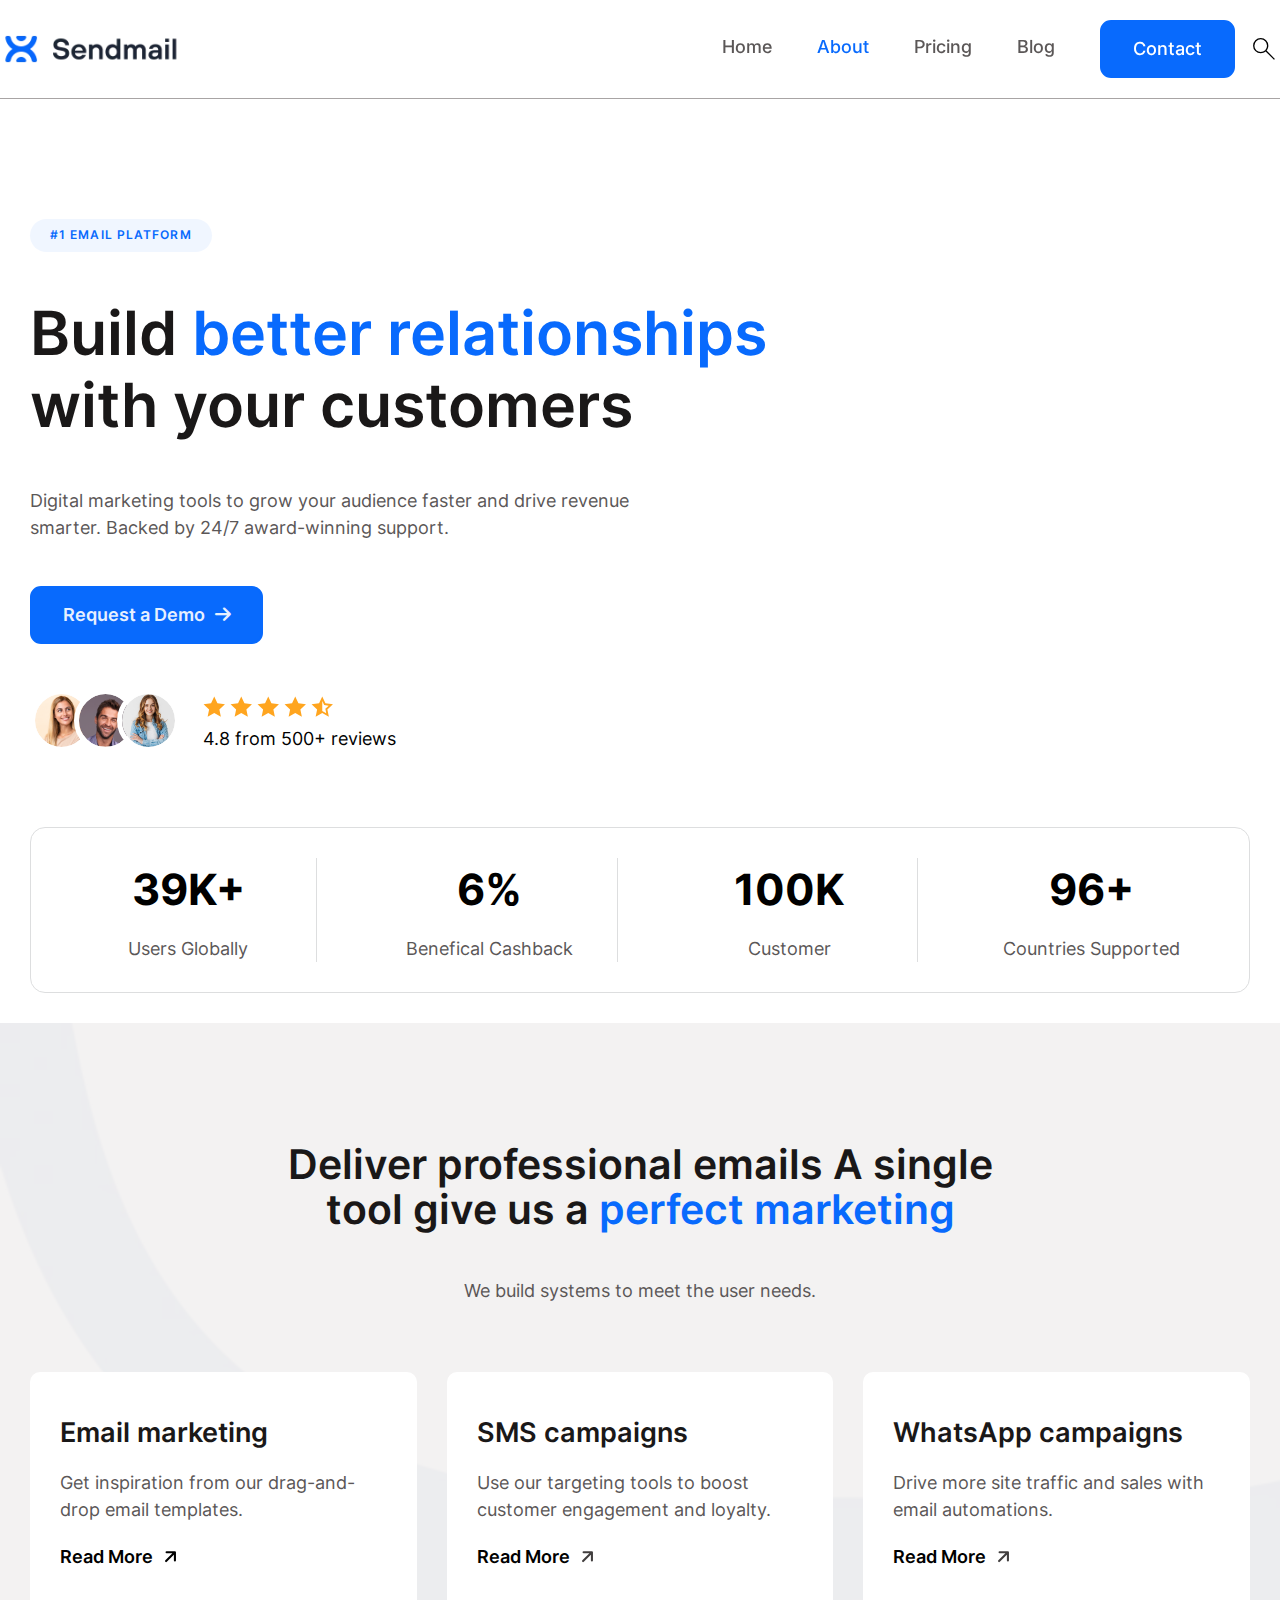
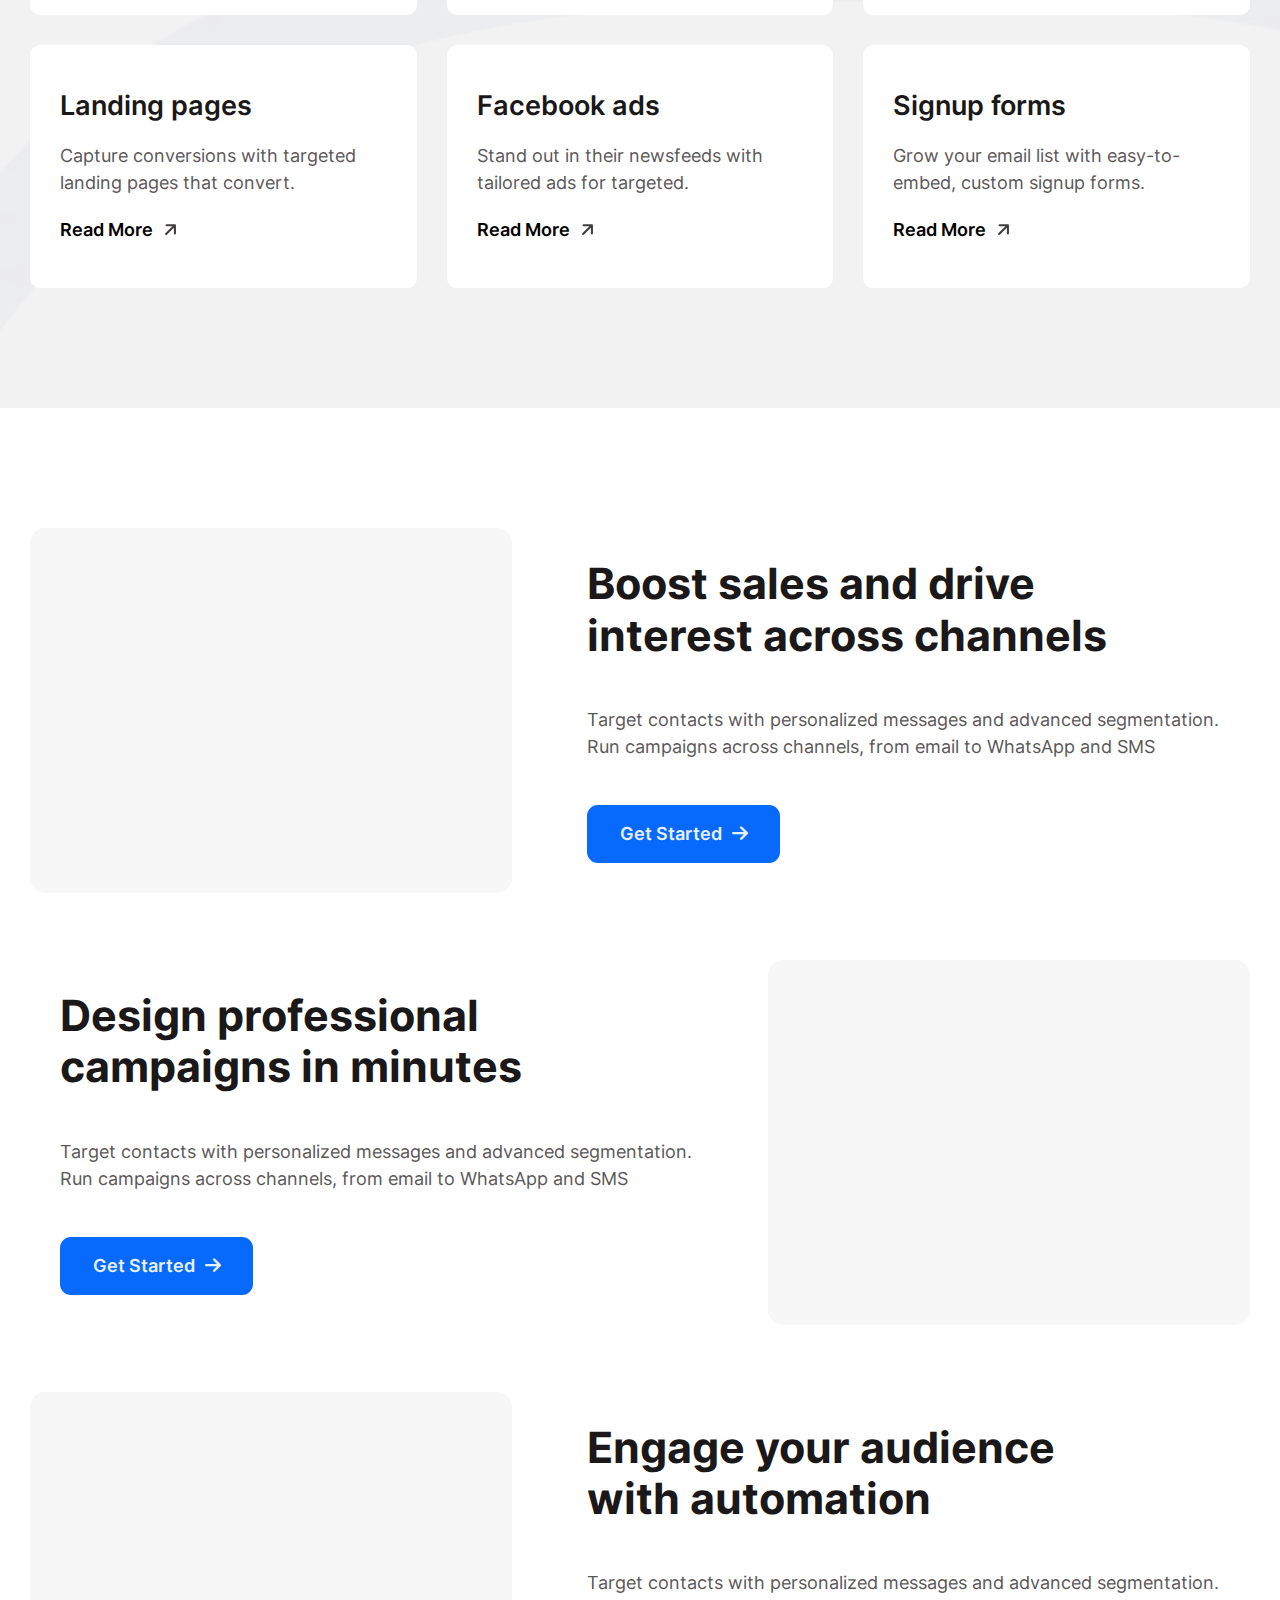
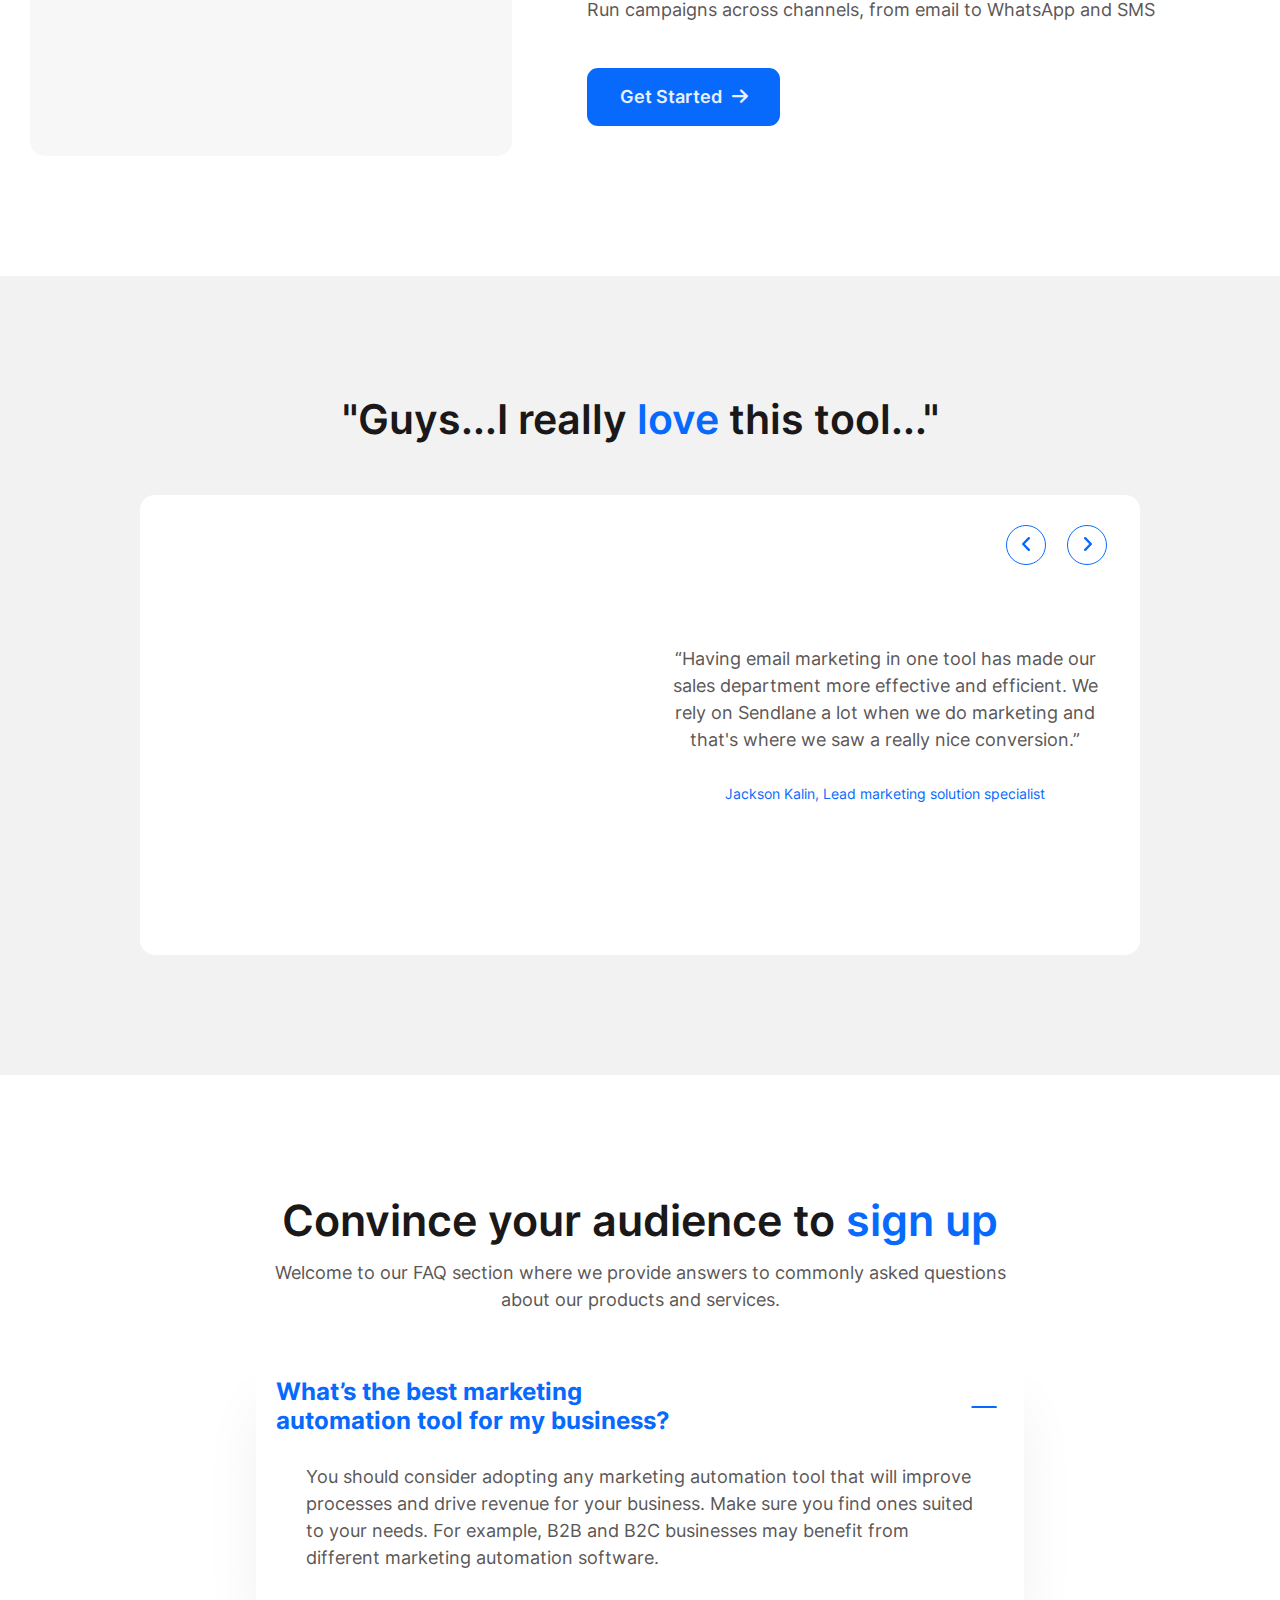
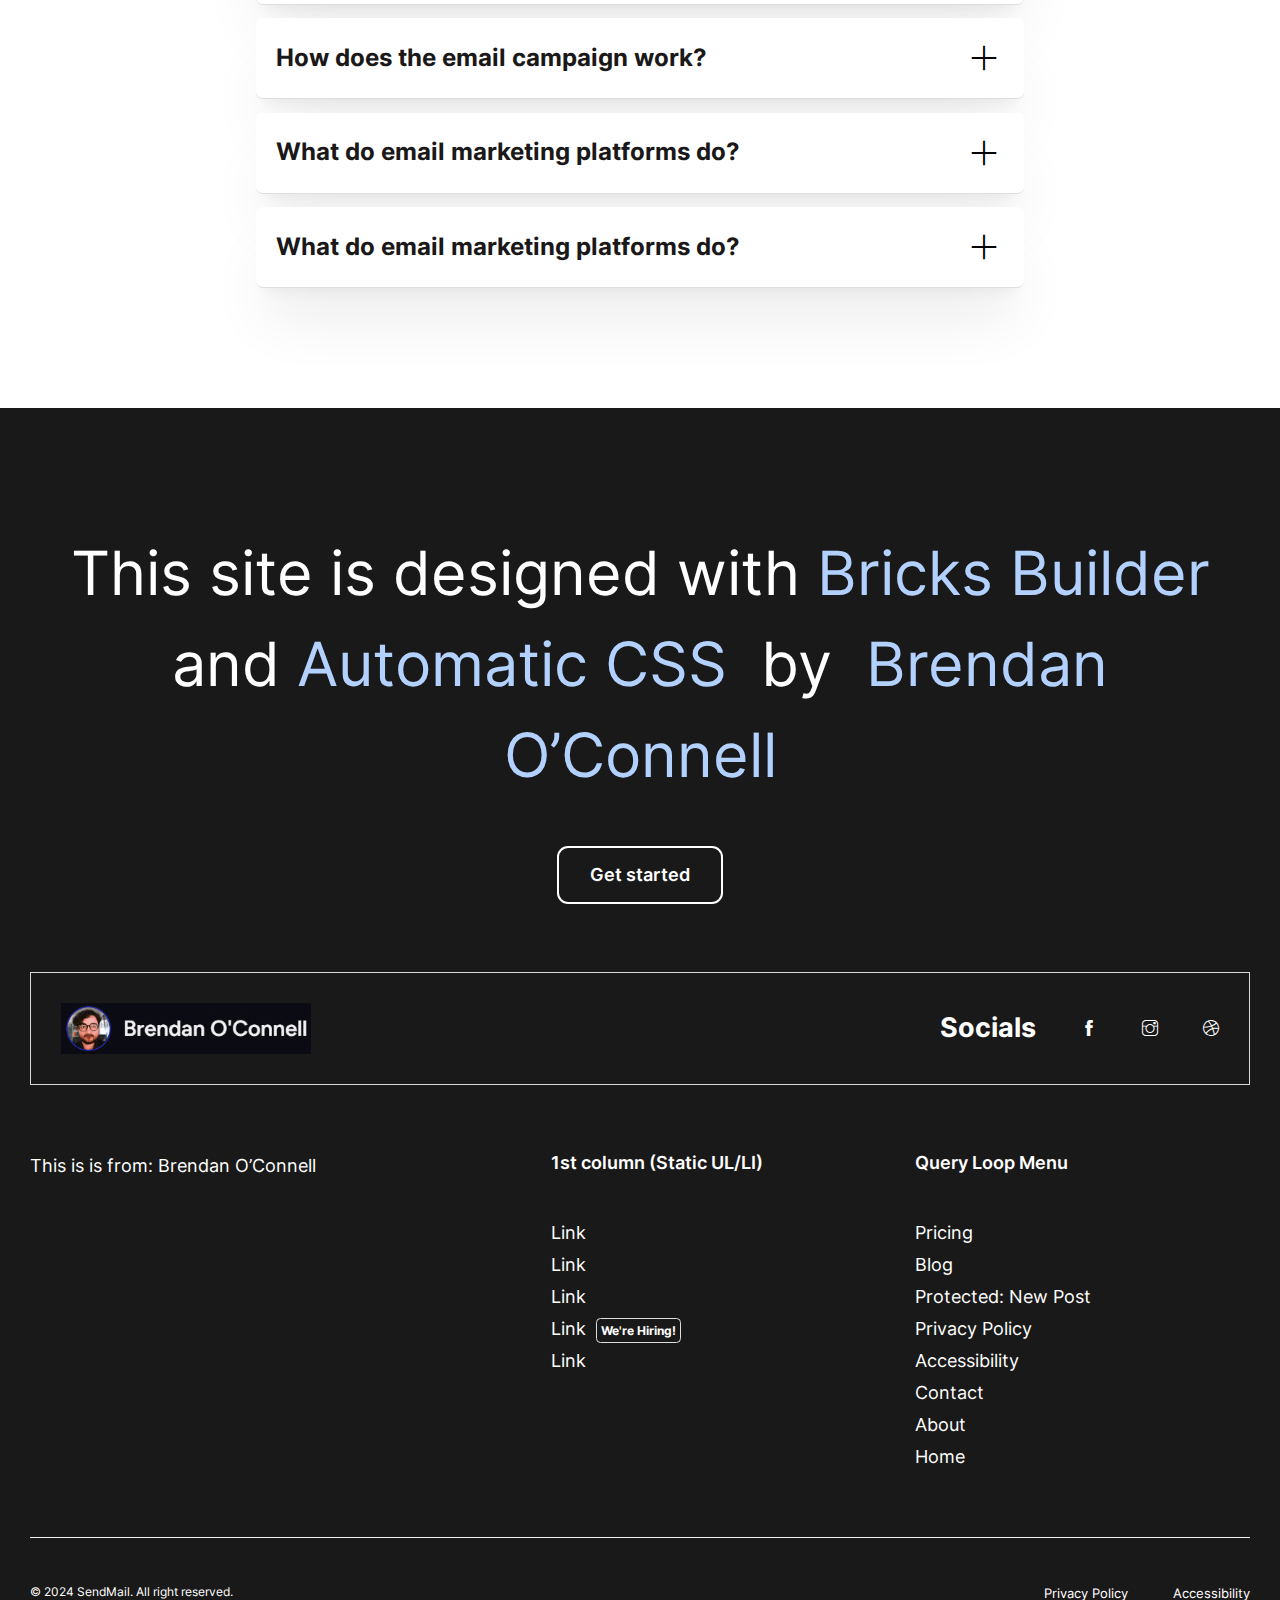
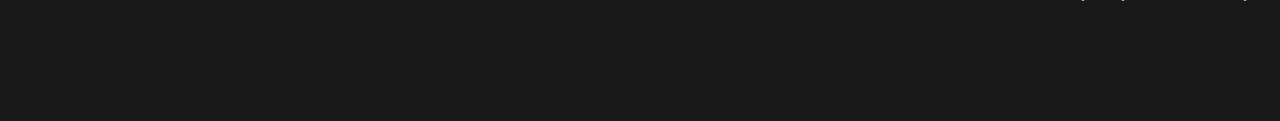
==== commit c08ab5ce: "Updated/Added simply-static-1-1721286379" ====
--- a/about/index.html
+++ b/about/index.html
@@ -9,7 +9,7 @@
 <link rel="alternate" type="application/rss+xml" title="SendMail &raquo; Feed" href="/feed/">
 <link rel="alternate" type="application/rss+xml" title="SendMail &raquo; Comments Feed" href="/comments/feed/">
 <script>
-window._wpemojiSettings = {"baseUrl":"https:\/\/s.w.org\/images\/core\/emoji\/15.0.3\/72x72\/","ext":".png","svgUrl":"https:\/\/s.w.org\/images\/core\/emoji\/15.0.3\/svg\/","svgExt":".svg","source":{"concatemoji":"\/wp-includes\/js\/wp-emoji-release.min.js?ver=6.5.4"}};
+window._wpemojiSettings = {"baseUrl":"https:\/\/s.w.org\/images\/core\/emoji\/15.0.3\/72x72\/","ext":".png","svgUrl":"https:\/\/s.w.org\/images\/core\/emoji\/15.0.3\/svg\/","svgExt":".svg","source":{"concatemoji":"\/wp-includes\/js\/wp-emoji-release.min.js?ver=6.6"}};
 /*! This file is auto-generated */
 !function(i,n){var o,s,e;function c(e){try{var t={supportTests:e,timestamp:(new Date).valueOf()};sessionStorage.setItem(o,JSON.stringify(t))}catch(e){}}function p(e,t,n){e.clearRect(0,0,e.canvas.width,e.canvas.height),e.fillText(t,0,0);var t=new Uint32Array(e.getImageData(0,0,e.canvas.width,e.canvas.height).data),r=(e.clearRect(0,0,e.canvas.width,e.canvas.height),e.fillText(n,0,0),new Uint32Array(e.getImageData(0,0,e.canvas.width,e.canvas.height).data));return t.every(function(e,t){return e===r[t]})}function u(e,t,n){switch(t){case"flag":return n(e,"🏳️‍⚧️","🏳️​⚧️")?!1:!n(e,"🇺🇳","🇺​🇳")&&!n(e,"🏴󠁧󠁢󠁥󠁮󠁧󠁿","🏴​󠁧​󠁢​󠁥​󠁮​󠁧​󠁿");case"emoji":return!n(e,"🐦‍⬛","🐦​⬛")}return!1}function f(e,t,n){var r="undefined"!=typeof WorkerGlobalScope&&self instanceof WorkerGlobalScope?new OffscreenCanvas(300,150):i.createElement("canvas"),a=r.getContext("2d",{willReadFrequently:!0}),o=(a.textBaseline="top",a.font="600 32px Arial",{});return e.forEach(function(e){o[e]=t(a,e,n)}),o}function t(e){var t=i.createElement("script");t.src=e,t.defer=!0,i.head.appendChild(t)}"undefined"!=typeof Promise&&(o="wpEmojiSettingsSupports",s=["flag","emoji"],n.supports={everything:!0,everythingExceptFlag:!0},e=new Promise(function(e){i.addEventListener("DOMContentLoaded",e,{once:!0})}),new Promise(function(t){var n=function(){try{var e=JSON.parse(sessionStorage.getItem(o));if("object"==typeof e&&"number"==typeof e.timestamp&&(new Date).valueOf()<e.timestamp+604800&&"object"==typeof e.supportTests)return e.supportTests}catch(e){}return null}();if(!n){if("undefined"!=typeof Worker&&"undefined"!=typeof OffscreenCanvas&&"undefined"!=typeof URL&&URL.createObjectURL&&"undefined"!=typeof Blob)try{var e="postMessage("+f.toString()+"("+[JSON.stringify(s),u.toString(),p.toString()].join(",")+"));",r=new Blob([e],{type:"text/javascript"}),a=new Worker(URL.createObjectURL(r),{name:"wpTestEmojiSupports"});return void(a.onmessage=function(e){c(n=e.data),a.terminate(),t(n)})}catch(e){}c(n=f(s,u,p))}t(n)}).then(function(e){for(var t in e)n.supports[t]=e[t],n.supports.everything=n.supports.everything&&n.supports[t],"flag"!==t&&(n.supports.everythingExceptFlag=n.supports.everythingExceptFlag&&n.supports[t]);n.supports.everythingExceptFlag=n.supports.everythingExceptFlag&&!n.supports.flag,n.DOMReady=!1,n.readyCallback=function(){n.DOMReady=!0}}).then(function(){return e}).then(function(){var e;n.supports.everything||(n.readyCallback(),(e=n.source||{}).concatemoji?t(e.concatemoji):e.wpemoji&&e.twemoji&&(t(e.twemoji),t(e.wpemoji)))}))}((window,document),window._wpemojiSettings);
 </script>
@@ -48,19 +48,19 @@
 <script id="color-scheme-switcher-frontend-js-extra">var acss = {"color_mode":"light","enable_client_color_preference":"false"};</script>
 <script src="/wp-content/plugins/automaticcss-plugin/classes/Features/Color_Scheme_Switcher/js/frontend.min.js?ver=1721285527" id="color-scheme-switcher-frontend-js"></script>
 <link rel="https://api.w.org/" href="/wp-json/">
-<link rel="alternate" type="application/json" href="/wp-json/wp/v2/pages/19">
+<link rel="alternate" title="JSON" type="application/json" href="/wp-json/wp/v2/pages/19">
 <link rel="EditURI" type="application/rsd+xml" title="RSD" href="/xmlrpc.php?rsd">
-<meta name="generator" content="WordPress 6.5.4">
+<meta name="generator" content="WordPress 6.6">
 <link rel="canonical" href="/about/">
 <link rel="shortlink" href="/?p=19">
-<link rel="alternate" type="application/json+oembed" href="/wp-json/oembed/1.0/embed?url=https%3A%2F%2F%2Fabout%2F">
-<link rel="alternate" type="text/xml+oembed" href="/wp-json/oembed/1.0/embed?url=https%3A%2F%2F%2Fabout%2F#038;format=xml">
+<link rel="alternate" title="oEmbed (JSON)" type="application/json+oembed" href="/wp-json/oembed/1.0/embed?url=https%3A%2F%2F%2Fabout%2F">
+<link rel="alternate" title="oEmbed (XML)" type="text/xml+oembed" href="/wp-json/oembed/1.0/embed?url=https%3A%2F%2F%2Fabout%2F#038;format=xml">
 
 <!-- Facebook Open Graph (by Bricks) -->
 <meta property="og:url" content="/about/">
 <meta property="og:site_name" content="SendMail">
 <meta property="og:title" content="About">
-<meta property="og:description" content="About Us Welcome to our website! Here at {site_title}, we are dedicated to providing high-quality products and excellent customer service. Our team is passionate about what we do and strives to exceed our customers&#8217; expectations every day. Stay tuned for more updates on our latest offerings and promotions. Thank you for visiting!">
+<meta property="og:description" content="Build better relationships with your customers Digital marketing tools to grow your audience faster and drive revenue smarter. Backed by 24/7 award-winning support. 4.8 from 500+ reviews #1 Email Platform Users Globally Countries Supported Customer Benefical Cashback Deliver professional emails A single tool give us a perfect marketing We build systems to meet the user [&hellip;]">
 <meta property="og:type" content="website">
 </head>
 
@@ -104,9 +104,9 @@
 			</div>
 </div>
 </div></div></header><main id="brx-content"><section id="brxe-dtuijy" class="brxe-section fr-hero-bravo fr-hero bricks-lazy-hidden"><div id="brxe-zpfset" class="brxe-container fr-hero-bravo__content-wrapper bricks-lazy-hidden">
-<h1 id="brxe-bltrqi" class="brxe-heading fr-hero-bravo__heading" data-interactions="[{&quot;id&quot;:&quot;mkxpfv&quot;,&quot;trigger&quot;:&quot;enterView&quot;,&quot;action&quot;:&quot;startAnimation&quot;,&quot;animationType&quot;:&quot;fadeIn&quot;,&quot;animationDuration&quot;:&quot;1.2s&quot;}]" data-interaction-id="84f8a0" data-interaction-hidden-on-load="1">Build <span style="color: var(--primary)">better relationships</span> with your customers</h1>
-<p id="brxe-qrcqwh" class="brxe-text-basic fr-hero-bravo__lede fr-lede" data-interactions="[{&quot;id&quot;:&quot;rsiohn&quot;,&quot;trigger&quot;:&quot;enterView&quot;,&quot;action&quot;:&quot;startAnimation&quot;,&quot;animationType&quot;:&quot;fadeIn&quot;,&quot;animationDuration&quot;:&quot;1.2s&quot;},{&quot;id&quot;:&quot;jovnin&quot;,&quot;trigger&quot;:&quot;enterView&quot;,&quot;action&quot;:&quot;startAnimation&quot;,&quot;animationType&quot;:&quot;fadeIn&quot;,&quot;animationDuration&quot;:&quot;1.4s&quot;}]" data-interaction-id="facbc1" data-interaction-hidden-on-load="1">Digital marketing tools to grow your audience faster and drive revenue smarter. Backed by 24/7 award-winning support.</p>
-<div id="brxe-rqnubu" class="brxe-block fr-cta-links-alpha bricks-lazy-hidden" data-interactions="[{&quot;id&quot;:&quot;gjfhzw&quot;,&quot;trigger&quot;:&quot;enterView&quot;,&quot;action&quot;:&quot;startAnimation&quot;,&quot;animationType&quot;:&quot;fadeIn&quot;,&quot;animationDuration&quot;:&quot;2s&quot;,&quot;animationDelay&quot;:&quot;0.3s&quot;}]" data-interaction-id="4b3543" data-interaction-hidden-on-load="1">
+<h1 id="brxe-bltrqi" class="brxe-heading fr-hero-bravo__heading" data-interactions="[{&quot;id&quot;:&quot;mkxpfv&quot;,&quot;trigger&quot;:&quot;enterView&quot;,&quot;action&quot;:&quot;startAnimation&quot;,&quot;animationType&quot;:&quot;fadeIn&quot;,&quot;animationDuration&quot;:&quot;1.2s&quot;}]" data-interaction-id="76158f" data-interaction-hidden-on-load="1">Build <span style="color: var(--primary)">better relationships</span> with your customers</h1>
+<p id="brxe-qrcqwh" class="brxe-text-basic fr-hero-bravo__lede fr-lede" data-interactions="[{&quot;id&quot;:&quot;rsiohn&quot;,&quot;trigger&quot;:&quot;enterView&quot;,&quot;action&quot;:&quot;startAnimation&quot;,&quot;animationType&quot;:&quot;fadeIn&quot;,&quot;animationDuration&quot;:&quot;1.2s&quot;},{&quot;id&quot;:&quot;jovnin&quot;,&quot;trigger&quot;:&quot;enterView&quot;,&quot;action&quot;:&quot;startAnimation&quot;,&quot;animationType&quot;:&quot;fadeIn&quot;,&quot;animationDuration&quot;:&quot;1.4s&quot;}]" data-interaction-id="a44bf4" data-interaction-hidden-on-load="1">Digital marketing tools to grow your audience faster and drive revenue smarter. Backed by 24/7 award-winning support.</p>
+<div id="brxe-rqnubu" class="brxe-block fr-cta-links-alpha bricks-lazy-hidden" data-interactions="[{&quot;id&quot;:&quot;gjfhzw&quot;,&quot;trigger&quot;:&quot;enterView&quot;,&quot;action&quot;:&quot;startAnimation&quot;,&quot;animationType&quot;:&quot;fadeIn&quot;,&quot;animationDuration&quot;:&quot;2s&quot;,&quot;animationDelay&quot;:&quot;0.3s&quot;}]" data-interaction-id="f1cad0" data-interaction-hidden-on-load="1">
 <span id="brxe-nqttpy" class="brxe-button btn--primary bricks-button bricks-background-primary">Request a Demo<i class="fas fa-arrow-right"></i></span><div id="brxe-tbooht" class="brxe-block bricks-lazy-hidden">
 <div id="brxe-zzztxn" class="brxe-div fr-avatar-group-alpha bricks-lazy-hidden">
 <div id="brxe-zlseub" class="brxe-div fr-avatar-group-alpha__avatar-wrapper bricks-lazy-hidden"><figure id="brxe-pajymk" class="brxe-image fr-avatar-group-alpha__avatar tag"><img width="150" height="150" src="data:image/svg+xml,%3Csvg%20xmlns=&#039;http://www.w3.org/2000/svg&#039;%20viewBox=&#039;0%200%20150%20150&#039;%3E%3C/svg%3E" class="css-filter size-full bricks-lazy-hidden" alt="" decoding="async" data-src="/wp-content/uploads/2024/05/app-25-by-4.png" data-type="string"></figure></div>
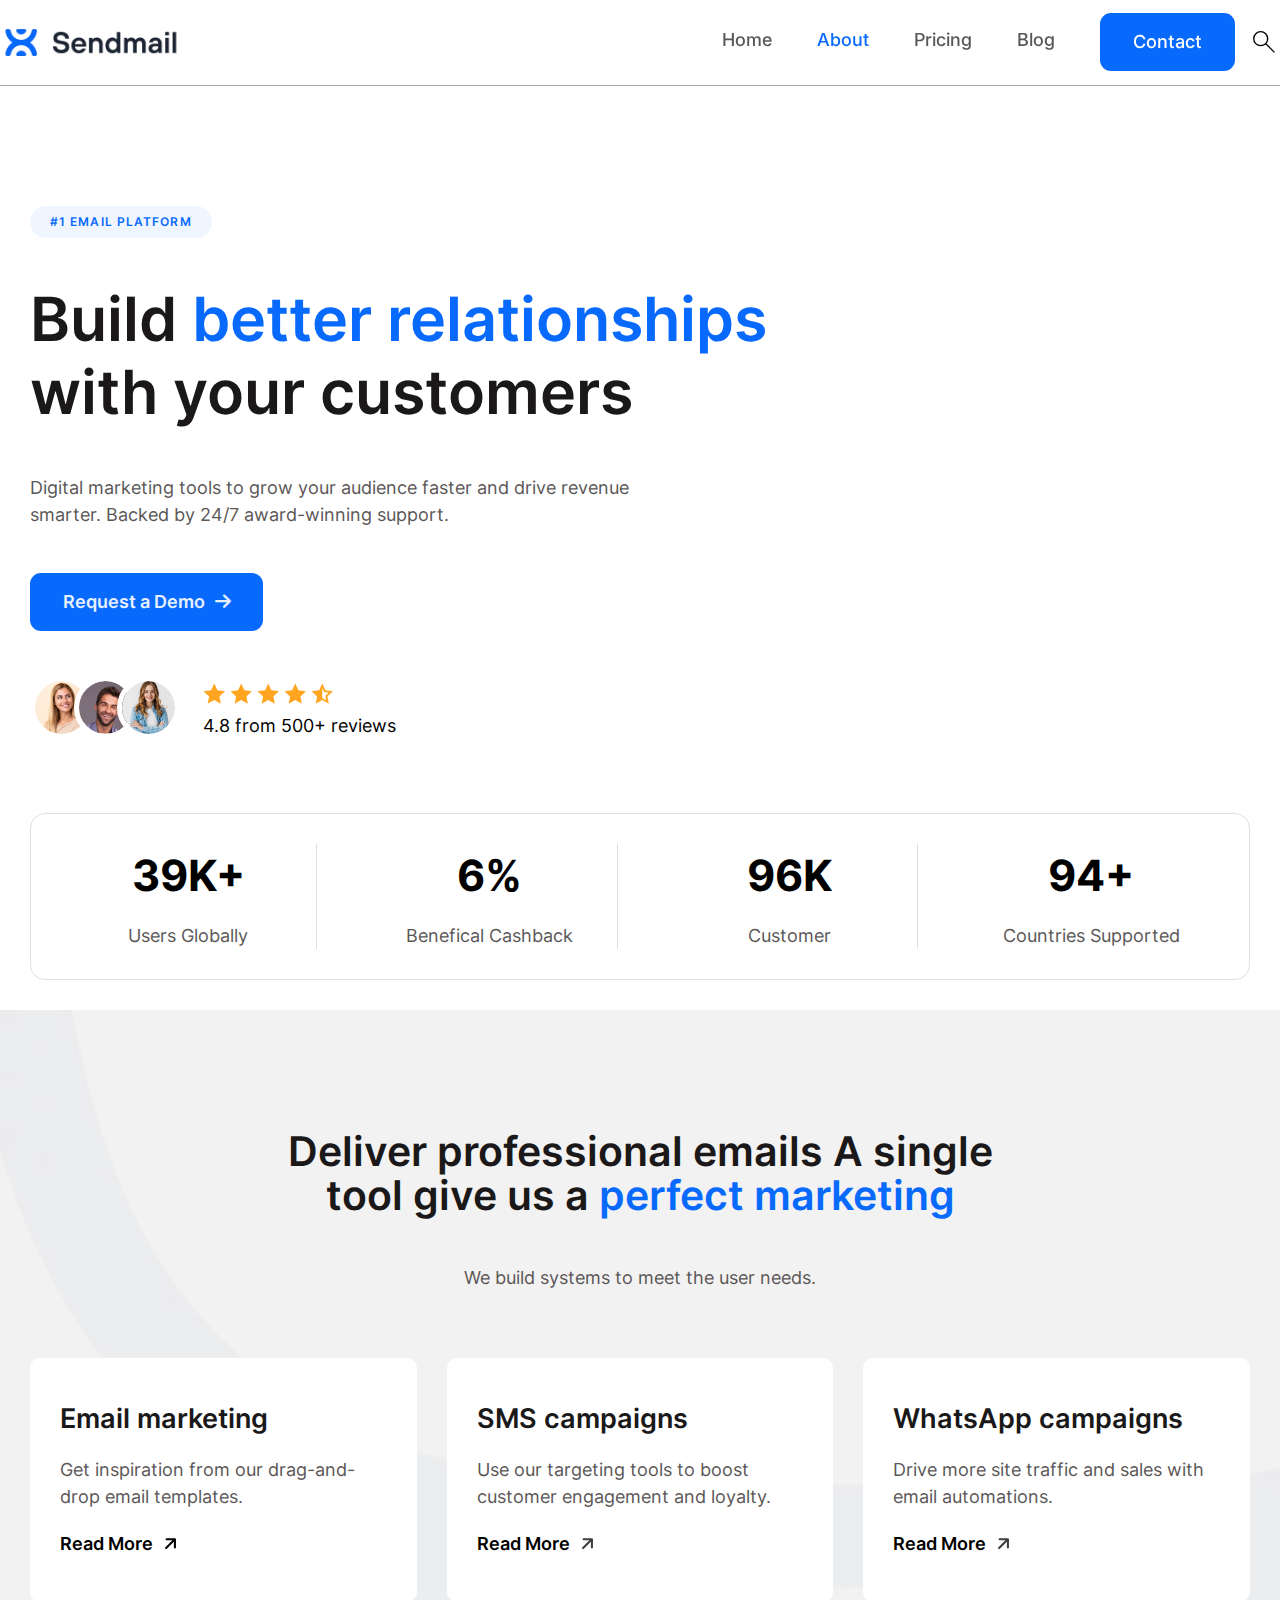
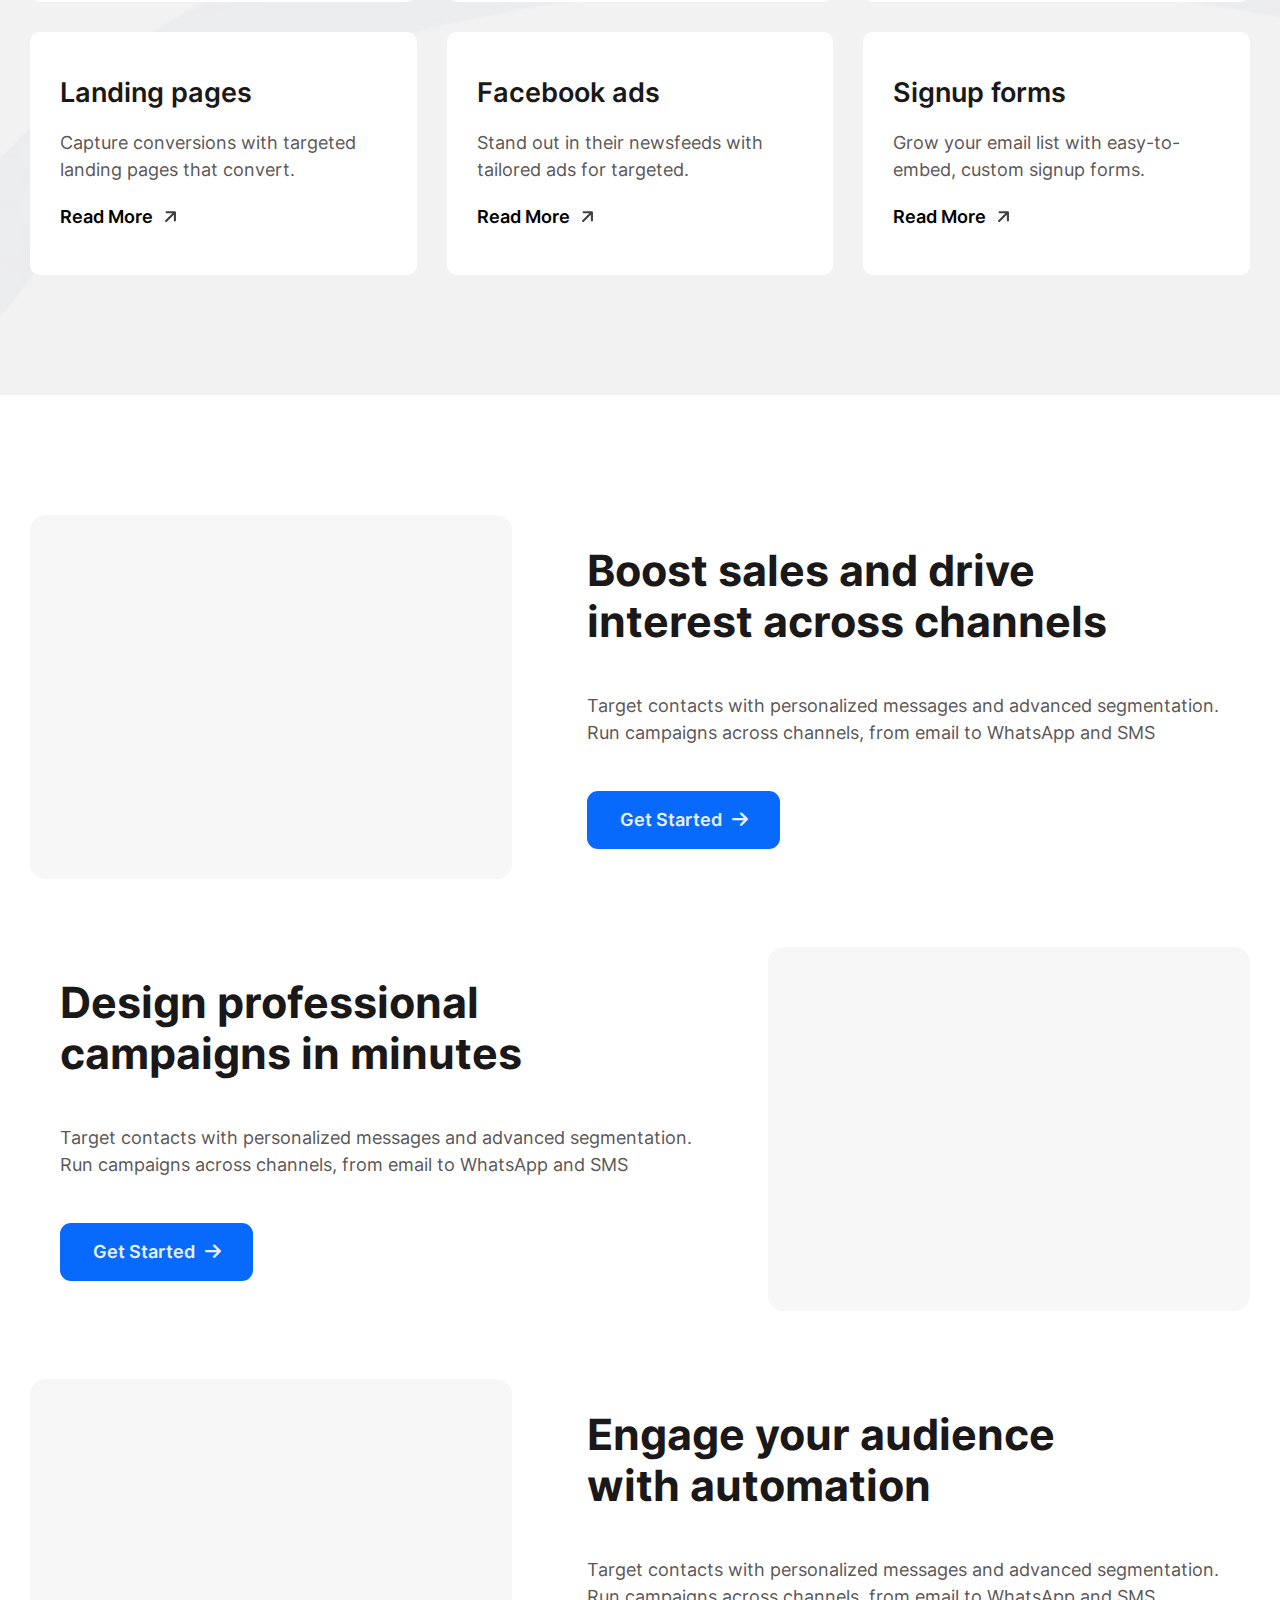
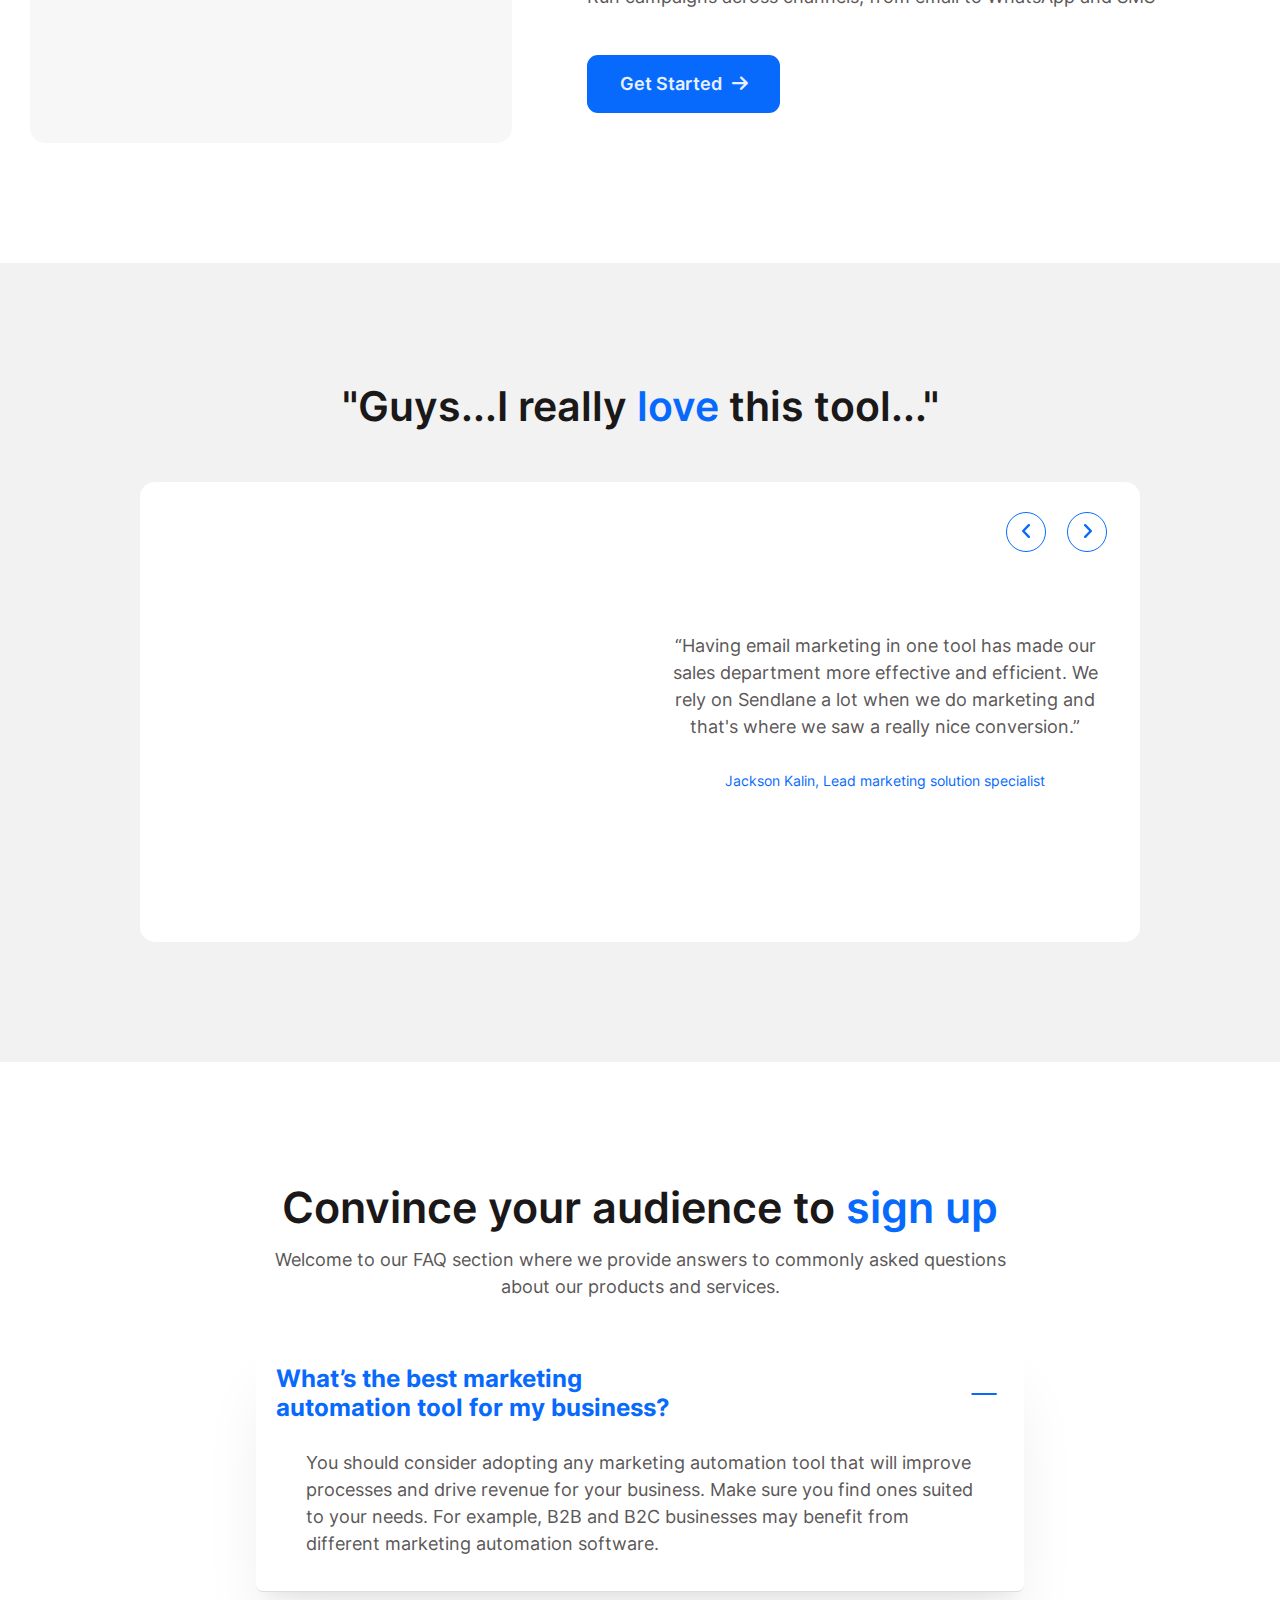
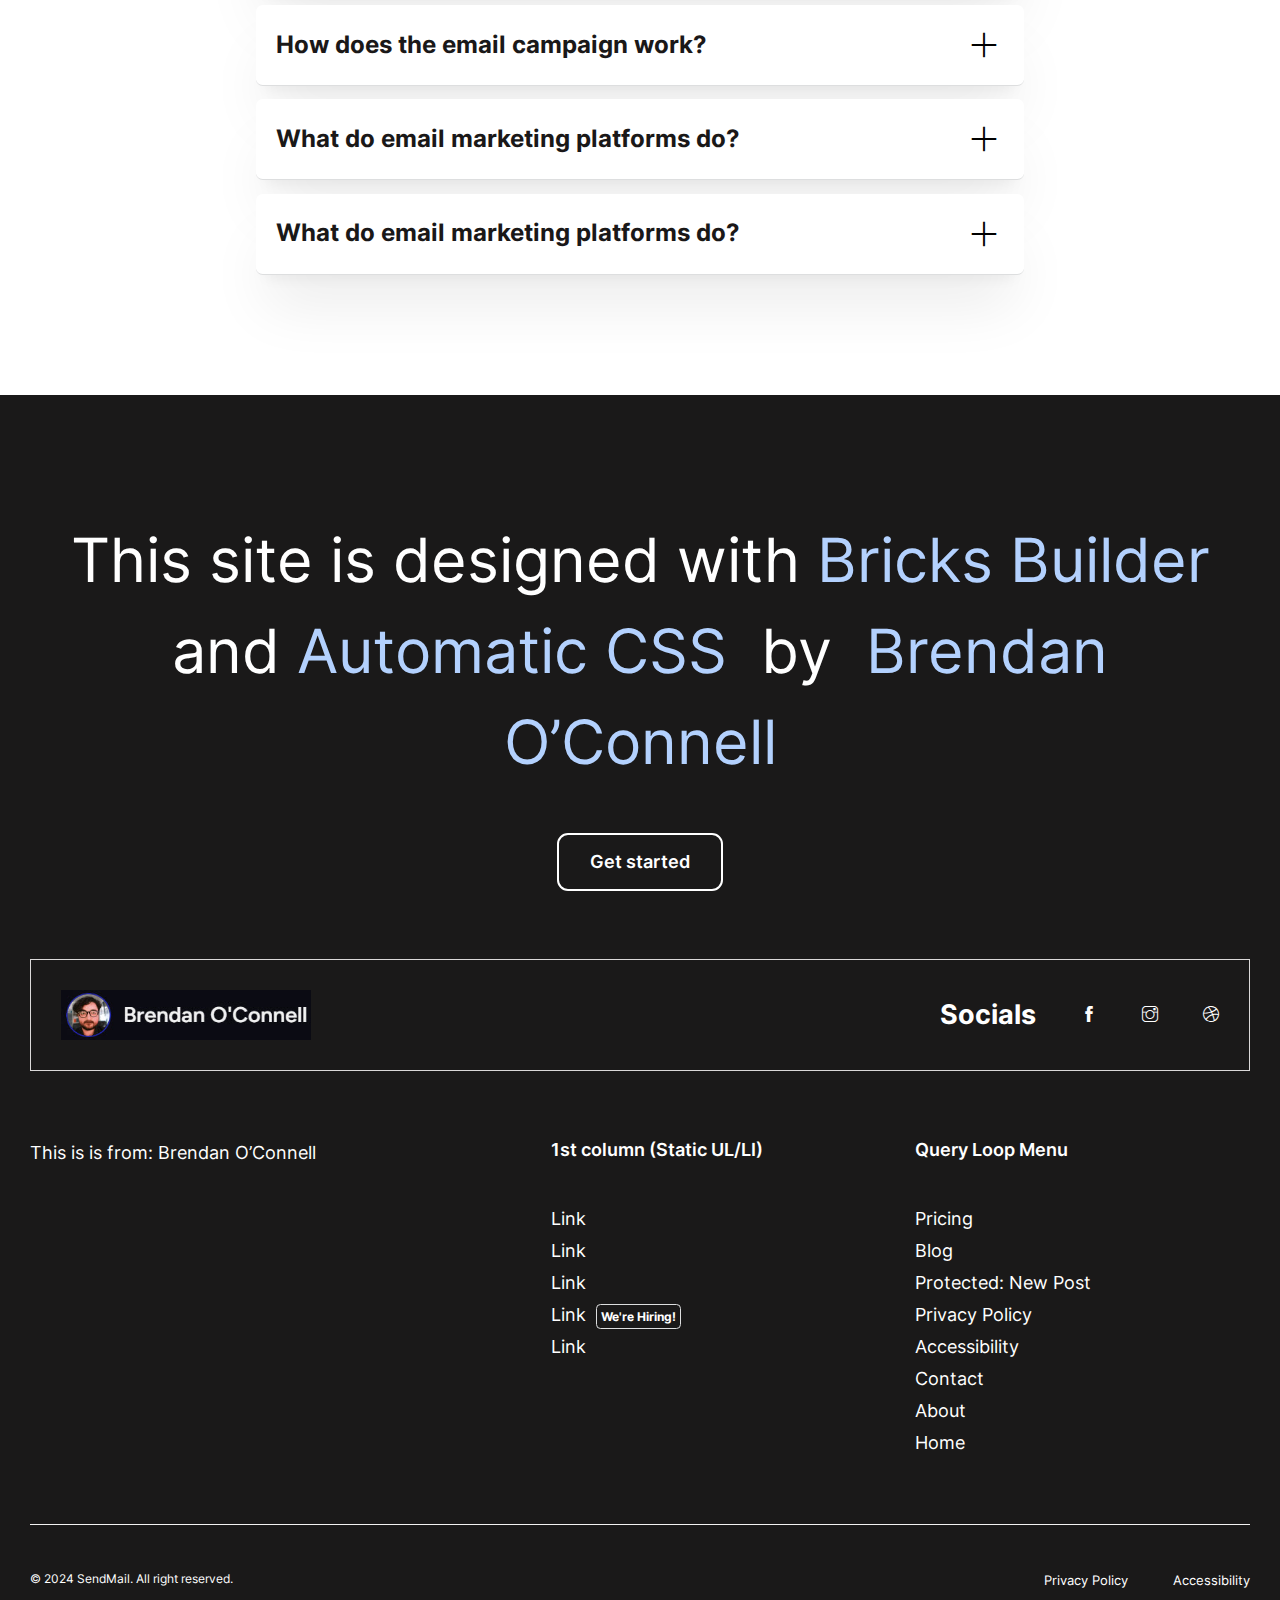
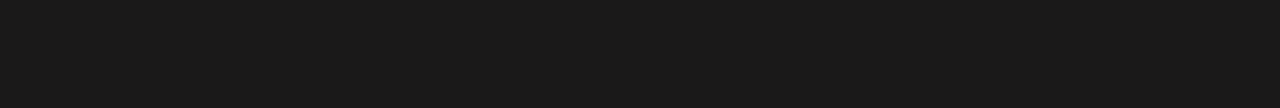
==== commit 70447640: "Reapply "Updated/Added simply-static-1-1721286746"" ====
--- a/about/index.html
+++ b/about/index.html
@@ -43,7 +43,7 @@
 <link rel="stylesheet" id="color-scheme-switcher-frontend-css" href="/wp-content/plugins/automaticcss-plugin/classes/Features/Color_Scheme_Switcher/css/frontend.css?ver=1721285527" media="all">
 <link rel="stylesheet" id="automaticcss-frames-css" href="/wp-content/uploads/automatic-css/automatic-frames.css?ver=1721285625" media="all">
 <style id="bricks-frontend-inline-inline-css">html {scroll-behavior: smooth}
-:root {}:root { --bricks-color-acss_import_transparent: transparent; }  body {font-family: "Inter"} h1, h2, h3, h4, h5, h6 {font-weight: 600} .brxe-container {width: 1280px} .woocommerce main.site-main {width: 1280px} #brx-content.wordpress {width: 1280px} .header.brxe-div {border-bottom: 1px solid var(--neutral-semi-light)} .header { margin-inline: auto; } .header__inner.brxe-container {display: flex; flex-direction: row; align-items: center; justify-content: space-between; align-self: center !important; padding-top: var(--space-s); padding-right: var(--section-padding-x); padding-bottom: var(--space-s); padding-left: var(--section-padding-x)} @media (max-width: 767px) {.header__inner.brxe-container {flex-wrap: nowrap} } .header__logo.brxe-image {width: 10em} .nav.brxe-nav-menu .bricks-mobile-menu-toggle {color: var(--fr-text-dark)} .nav.brxe-nav-menu .bricks-mobile-menu > li > a {color: var(--fr-text-light)} .nav.brxe-nav-menu .bricks-mobile-menu > li > .brx-submenu-toggle > * {color: var(--fr-text-light)} .nav.brxe-nav-menu .bricks-nav-menu > li {margin-left: 0} .nav.brxe-nav-menu .bricks-nav-menu .sub-menu .brx-submenu-toggle > a + button {color: var(--link-color); font-size: var(--text-s); line-height: 1} .nav.brxe-nav-menu .bricks-nav-menu .sub-menu {background-color: var(--shade-ultra-light)} .nav.brxe-nav-menu .bricks-nav-menu .sub-menu > li > a {color: var(--link-color)} .nav.brxe-nav-menu .bricks-nav-menu .sub-menu > li > .brx-submenu-toggle > * {color: var(--link-color)} .nav.brxe-nav-menu .bricks-mobile-menu .sub-menu > li > a {color: var(--fr-text-light)} .nav.brxe-nav-menu .bricks-mobile-menu .sub-menu > li > .brx-submenu-toggle > * {color: var(--fr-text-light)} .nav.brxe-nav-menu .bricks-nav-menu > li:hover > a {color: var(--link-color-hover)} .nav.brxe-nav-menu .bricks-nav-menu > li:hover > .brx-submenu-toggle > * {color: var(--link-color-hover)} .nav.brxe-nav-menu {font-variation-settings: "wght" 500; width: 100%; display: flex; justify-content: flex-end} .nav.brxe-nav-menu .bricks-nav-menu > li > a {color: var(--neutral-semi-dark); line-height: var(--btn-line-height); font-weight: 200; padding-top: calc(var(--btn-pad-y) / 1); padding-bottom: calc(var(--btn-pad-y) / 1); justify-content: center} .nav.brxe-nav-menu .bricks-nav-menu > li > .brx-submenu-toggle > * {color: var(--neutral-semi-dark); line-height: var(--btn-line-height); font-weight: 200; padding-top: calc(var(--btn-pad-y) / 1); padding-bottom: calc(var(--btn-pad-y) / 1)} .nav.brxe-nav-menu .bricks-nav-menu .current-menu-item > a {color: var(--link-color-active)} .nav.brxe-nav-menu .bricks-nav-menu .current-menu-item > .brx-submenu-toggle > * {color: var(--link-color-active)} .nav.brxe-nav-menu .bricks-nav-menu > .current-menu-parent > a {color: var(--link-color-active)} .nav.brxe-nav-menu .bricks-nav-menu > .current-menu-parent > .brx-submenu-toggle > * {color: var(--link-color-active)} .nav.brxe-nav-menu .bricks-nav-menu > .current-menu-ancestor > a {color: var(--link-color-active)} .nav.brxe-nav-menu .bricks-nav-menu > .current-menu-ancestor > .brx-submenu-toggle > * {color: var(--link-color-active)} .nav.brxe-nav-menu .bricks-nav-menu .sub-menu > li:hover > a {color: var(--link-color-hover)} .nav.brxe-nav-menu .bricks-nav-menu .sub-menu > li:hover > .brx-submenu-toggle > * {color: var(--link-color-hover)} .nav.brxe-nav-menu .bricks-nav-menu .sub-menu .brx-submenu-toggle > a:hover + button {color: var(--link-color-hover)} .nav.brxe-nav-menu .bricks-nav-menu .sub-menu button[aria-expanded="true"] > * {transform: rotateZ(270deg)} .nav.brxe-nav-menu .bricks-nav-menu button[aria-expanded="true"] > * {transform: rotateZ(180deg)} .nav.brxe-nav-menu .bricks-nav-menu .sub-menu .brx-submenu-toggle button {padding-right: 20px} .nav.brxe-nav-menu .bricks-nav-menu .sub-menu a {padding-right: 0; padding-left: 0} .nav.brxe-nav-menu .bricks-nav-menu .sub-menu button {padding-right: 0; padding-left: 0} .nav.brxe-nav-menu .bricks-nav-menu {gap: var(--content-gap)} .nav.brxe-nav-menu .bricks-nav-menu > li > .brx-submenu-toggle {justify-content: center} .nav { --link-color: var(--primary-ultra-dark); --link-color-hover: var(--primary-hover); --link-color-active: var(--primary);--button-color: var(--primary); --button-color-hover: var(--primary-hover); --button-text: var(--fr-text-light); --button-text-hover: var(--fr-text-light); --toggle-gap: .5em; --sub-li-padding: 1em;} .nav ul.bricks-mobile-menu { display: flex; align-items: center;} .show-mobile-menu ul.bricks-mobile-menu { display: flex; flex-direction: column; align-items: flex-start;} .nav { align-items: center; } .nav nav {width: 100%;}.nav .bricks-nav-menu > li:first-child,.nav .bricks-nav-menu > li:last-child { margin-inline-start: auto;}.nav .bricks-nav-menu > li:last-child a {background-color: var(--button-color); border-color: var(--button-color);color: var(--button-text)!important; border-width: var(--btn-border-size); border-radius: var(--btn-radius); border-style: solid; min-inline-size: var(--btn-width); line-height: var(--btn-line-height); letter-spacing: var(--btn-letter-spacing); text-transform: var(--btn-text-transform); text-decoration: var(--btn-text-decoration);font-style: var(--btn-text-style); font-weight: var(--btn-weight); padding: var(--btn-pad-y) var(--btn-pad-x); justify-content: center; text-align: center;}.nav .bricks-nav-menu > li:last-child a:hover {background-color: var(--button-color-hover); border-color: var(--button-color-hover);color: var(--button-text-hover)!important;} .nav .brx-submenu-toggle {display: flex; flex-direction: row; gap: var(--toggle-gap);} .nav .brx-submenu-toggle button { margin: 0!important; padding: 0!important;} .nav .sub-menu {min-inline-size: max-content!important;} .nav .sub-menu li {padding-inline: var(--sub-li-padding);} @media (max-width: 991px) {.nav.brxe-nav-menu {line-height: 0} }@media (max-width: 767px) {.nav.brxe-nav-menu .bricks-mobile-menu > .menu-item-has-children .brx-submenu-toggle button {color: var(--fr-text-light)} } .fr-hero.brxe-section {row-gap: var(--container-gap)} .fr-hero-bravo__content-wrapper.brxe-container {align-items: flex-start; justify-content: center; text-align: left; row-gap: var(--space-l)} b .fr-cta-links-alpha.brxe-block {display: flex; flex-wrap: wrap; row-gap: var(--space-m); column-gap: var(--space-m); width: 100%; flex-direction: row; align-items: center} @media (max-width: 478px) { .fr-cta-links-alpha > * { width: 100% !important;} } .fr-avatar-group-alpha.brxe-div {display: flex; flex-wrap: nowrap; justify-content: flex-start; width: var(--avatar-size); margin-right: 65px; align-items: center; column-gap: var(--space-m)} .fr-avatar-group-alpha {--overlap: 2.75em; --avatar-size: 3.5em;} .fr-avatar-group-alpha > *:not(:first-child) {margin-left: calc(var(--overlap) * -1);} .fr-avatar-group-alpha__avatar.brxe-image:not(.tag), .fr-avatar-group-alpha__avatar.brxe-image img {object-fit: cover} .fr-avatar-group-alpha__avatar.brxe-image {width: var(--avatar-size); overflow: hidden; border: 5px solid var(--white); border-radius: 50vw; height: var(--avatar-size)} .fr-rating-alpha.brxe-div {display: flex; row-gap: .25em; column-gap: .25em} .fr-rating-alpha {--icon-size: 1.25em;} .fr-rating-alpha > *:first-child {display: none;} [data-rating*="."] > *:first-child {display: flex;} [data-rating*=".0"] > *:first-child {display: none !important;} [data-rating^="1"] > *:nth-child(n+3) { display: none;}[data-rating^="2"] > *:nth-child(n+4) { display: none;}[data-rating^="3"] > *:nth-child(n+5) { display: none;}[data-rating^="4"] > *:nth-child(n+6) { display: none;} .fr-rating-alpha__icon.brxe-icon {color: #ffa51f; fill: #ffa51f; font-size: var(--text-m)} .fr-rating-alpha__icon-half.brxe-icon {order: 1} .accent-heading.brxe-text-basic {font-size: var(--text-s); line-height: 1; color: var(--primary); text-transform: uppercase; letter-spacing: 1.1px; font-weight: 600; order: -1; padding-top: calc(var(--space-xs) / 1.3); padding-right: var(--space-s); padding-bottom: calc(var(--space-xs) / 1.3); padding-left: var(--space-s); background-color: var(--primary-light-trans-20); border-radius: var(--radius-xl)} .stat-wrapper.brxe-block {row-gap: var(--space-xs); align-items: center; border-right-width: 1px; border-right-style: solid} .stat-wrapper__counter.brxe-counter {font-size: var(--text-xxl); font-weight: 700; color: var(--black)} .fr-feature-section-alpha.brxe-section {row-gap: var(--container-gap); background-color: var(--fr-bg-light); background-image: url(/wp-content/uploads/2024/05/Sendmail-Deliver-BG-2-1024x584.webp); background-size: cover; background-blend-mode: color-burn} .fr-intro-alpha.brxe-container {align-items: center; text-align: center; row-gap: var(--content-gap)} @media (max-width: 767px) {.fr-intro-alpha.brxe-container {text-align: left; align-items: flex-start} } .fr-intro-alpha__heading.brxe-heading {line-height: 1.1; width: 30h} @media (max-width: 767px) {.fr-intro-alpha__heading.brxe-heading {font-size: var(--h1)} } .fr-feature-grid-alpha.brxe-container {display: grid; align-items: initial; grid-gap: var(--grid-gap); grid-template-columns: var(--grid-3); grid-template-rows: var(--grid-1); align-items: stretch; margin-top: 0; margin-bottom: 0; padding-left: 0} .fr-feature-grid-alpha {list-style-type: none;} @media (max-width: 991px) {.fr-feature-grid-alpha.brxe-container {grid-template-columns: var(--grid-2)} }@media (max-width: 478px) {.fr-feature-grid-alpha.brxe-container {grid-template-columns: var(--grid-1)} } .fr-feature-card-alpha.brxe-div {flex-direction: column; display: flex; row-gap: var(--fr-card-gap); position: relative; padding-top: var(--space-l); padding-right: var(--fr-card-padding); padding-bottom: var(--space-l); padding-left: var(--fr-card-padding); background-color: var(--white); border-radius: var(--radius-m); align-self: flex-start !important; align-items: flex-start} .fr-feature-card-alpha {--icon-size: 2.5em; --icon-fill-color: var(--text-dark); --icon-stroke-color: var(--text-dark); --icon-fill-color-hover: var(--text-dark); --icon-stroke-color-hover: var(--text-dark);} .fr-feature-card-alpha__body.brxe-div {display: flex; flex-direction: column; row-gap: var(--fr-card-gap); position: static} .fr-feature-card-alpha__heading.brxe-heading {position: static} .fr-feature-card-alpha__lede.brxe-text-basic {margin-top: 0} .fr-feature-grid-delta.brxe-container {display: grid; align-items: initial; grid-gap: var(--container-gap); grid-template-columns: var(--grid-1); grid-template-rows: var(--grid-1); margin-top: 0; margin-bottom: 0; padding-left: 0} @media (min-width: 768px) {.fr-feature-grid-delta .fr-feature-card-delta:nth-child(even) > *:last-child { order: 1; }} .fr-feature-grid-delta{list-style-type: none;} .fr-feature-card-delta.brxe-block {display: grid; align-items: initial; grid-template-columns: var(--grid-12); grid-template-rows: var(--grid-1); grid-auto-flow: column} @media (min-width: 768px) { .fr-feature-card-delta > *:first-child { grid-column: span 7; } .fr-feature-card-delta > *:last-child { grid-column: span 5; }} @media (max-width: 767px) {.fr-feature-card-delta.brxe-block {row-gap: 0px; grid-template-columns: initial; grid-auto-flow: row} } .fr-feature-card-delta__content-wrapper.brxe-block {row-gap: var(--content-gap); padding-top: var(--fr-card-padding); padding-right: var(--fr-card-padding); padding-bottom: var(--fr-card-padding); padding-left: var(--fr-card-padding); justify-content: center} @media (max-width: 478px) {.fr-feature-card-delta__content-wrapper.brxe-block {padding-right: 0; padding-bottom: 0; padding-left: 0} } .fr-feature-card-delta__heading.brxe-heading {font-weight: 700; font-size: var(--text-xxl)} .fr-feature-card-delta__media-wrapper.brxe-block {height: 100%; order: -1; justify-content: center; padding-top: var(--space-m); padding-right: var(--space-m); padding-bottom: var(--space-m); padding-left: var(--space-m); background-color: var(--neutral-light-trans-20); border-radius: var(--radius-l)} .fr-feature-card-delta__image.brxe-image:not(.tag), .fr-feature-card-delta__image.brxe-image img {object-fit: cover} .fr-feature-card-delta__image.brxe-image {width: 100%; height: 100%; border-radius: var(--radius-l)} .footer-container.brxe-container {row-gap: var(--container-gap)} .footer__cta.brxe-block {display: flex; flex-direction: column; align-items: center; row-gap: var(--content-gap)} .footer__cta-heading.brxe-text {font-size: var(--h1); text-align: center} .footer__cta-heading.brxe-text a {font-size: var(--h1); text-align: center; font-size: inherit} .footer__cta-heading a{ color: var(--primary-light);} .footer__header.brxe-block {padding-top: var(--space-m); padding-right: var(--space-m); padding-bottom: var(--space-m); padding-left: var(--space-m); display: flex; flex-direction: row; justify-content: center; border: .1rem solid var(--neutral-light); align-items: center; flex-wrap: nowrap} .footer__social-wrapper.brxe-block {flex-direction: row; align-items: center; column-gap: var(--content-gap); justify-content: flex-end} .footer__socials-text.brxe-text-basic {font-size: var(--h3); font-weight: 700} .footer__socials.brxe-div {display: flex; column-gap: var(--content-gap)} .footer__social-icon.brxe-icon {font-size: 1.6rem} .footer__footer.brxe-block {row-gap: var(--container-gap)} .footer__footer-intro.brxe-block {row-gap: var(--content-gap); display: grid; align-items: initial; grid-template-columns: var(--grid-12); grid-gap: var(--grid-gap)} @media (max-width: 767px) {.footer__footer-intro.brxe-block {grid-template-columns: var(--grid-1)} } .footer__newsletter.brxe-block {row-gap: var(--content-gap); grid-column: 1/5} @media (max-width: 767px) {.footer__newsletter.brxe-block {grid-column: span 1} } .footer__nav-wrapper.brxe-block {grid-column: 6/-1} @media (max-width: 767px) {.footer__nav-wrapper.brxe-block {grid-column: span 1} } .footer-nav-wrapper.brxe-block {display: grid; align-items: initial; grid-template-columns: var(--grid-2); grid-gap: var(--grid-gap)} @media (max-width: 767px) {.footer-nav-wrapper.brxe-block {grid-template-columns: var(--grid-3)} }@media (max-width: 478px) {.footer-nav-wrapper.brxe-block {grid-template-columns: var(--grid-2)} } .footer-nav-column.brxe-div {display: flex; flex-direction: column; row-gap: var(--content-gap)} .footer-nav-heading.brxe-heading {font-size: var(--text-m)} .footer-menu.brxe-block {display: flex; flex-direction: column; row-gap: .5rem} .footer-link-update.brxe-text-basic {font-size: var(--text-s); color: var(--action); font-weight: 700; padding-top: .4rem; padding-right: .4rem; padding-bottom: .4rem; padding-left: .4rem; background-color: var(--action-ultra-light); margin-left: 1rem; border: 1px solid var(--bricks-border-color); border-radius: var(--radius-xs)} .footer__copy-legal.brxe-block {display: grid; align-items: initial; grid-template-columns: var(--grid-2); padding-top: var(--space-l); border-top: .1rem solid var(--neutral-ultra-light); align-items: center} @media (max-width: 767px) {.footer__copy-legal.brxe-block {grid-template-columns: var(--grid-1)} } .footer-bottom__left.brxe-block {flex-direction: row; row-gap: var(--space-xs); column-gap: var(--space-xs); align-items: center} @media (max-width: 478px) {.footer-bottom__left.brxe-block {flex-direction: column; align-items: flex-start} } .footer-copyright.brxe-text-basic {font-size: var(--text-s)} .footer-legal-nav.brxe-block {flex-direction: row; column-gap: var(--content-gap)} .footer-legal__li.brxe-div {line-height: 1} .footer-legal__link-text.brxe-text-link {font-size: calc(var(--text-s) * 1.1)}  .bricks-is-frontend .animation-trigger{ opacity:0; }  .animate{ animation-name: fadeAnimation; animation-delay: calc(var(--delay, 0) * 200ms); animation-duration: var(--duration, 400ms); animation-timing-function: ease-in-out; animation-fill-mode: forwards; }  .animation--left-to-right{ --translate: -20px,0,0; } .animation--right-to-left{ --translate: 20px,0,0; } .animation--top-to-bottom{ --translate: 0,-20px,0; } .animation--bottom-to-top{ --translate: 0,20px,0; }  @keyframes fadeAnimation{ from{ color: rgba(0, 0, 0, 0.35); transform: translate3d(var(--translate)); } to{ opacity: 1; transform: translate3d(0,0,0); color: rgba(0, 0, 0, 1); } }  .bricks-is-frontend .animation-trigger { color: rgba(0, 0, 0, 0.35);  }  .fade { animation-name: fadeInAnimation; animation-duration: var(--duration, 400ms); animation-timing-function: ease-in-out; animation-fill-mode: forwards; }  @keyframes fadeInAnimation { from { color: rgba(0, 0, 0, 0.35);  } to { color: rgba(0, 0, 0, 1);  } } @media (max-width: 991px) {#brxe-yryzcv .bricks-nav-menu-wrapper { display: none; }#brxe-yryzcv .bricks-mobile-menu-toggle { display: block; }}#brxe-yryzcv button {height: 1.15em; width: 1.15em} #brxe-vteckb svg {height: var(--icon); width: var(--icon)} #brxe-vteckb button {height: var(--icon); width: var(--icon)} #brxe-vteckb form {overflow: hidden} #brxe-vykytl {display: flex; align-items: center; column-gap: var(--space-xs)} #brxe-wpkctk {padding-right: 0; padding-left: 0} @media (max-width: 991px) {#brxe-wpkctk {padding-right: var(--section-padding-x); padding-left: var(--section-padding-x)} } #brxe-yedmrv {height: var(--icon-size); width: var(--icon-size)} #brxe-yzwldo {height: var(--icon-size); width: var(--icon-size)} #brxe-vyrgmi {height: var(--icon-size); width: var(--icon-size)} #brxe-pomfgc {height: var(--icon-size); width: var(--icon-size)} #brxe-phleye {width: var(--icon-size); height: var(--icon-size)} #brxe-uihlri {height: var(--icon-size); width: var(--icon-size)} #brxe-eqzfju {color: var(--black)} #brxe-domuxm {flex-direction: column; row-gap: calc(var(--space-xs) / 2)} #brxe-tbooht {flex-direction: row; width: auto; align-items: center} @media (max-width: 767px) {#brxe-tbooht {row-gap: var(--space-xs)} } #brxe-pvngvw {border-right-width: 0} #brxe-owbupd {display: grid; align-items: initial; grid-template-columns: var(--grid-4); padding-top: var(--space-m); padding-right: var(--space-m); padding-bottom: var(--space-m); padding-left: var(--space-m); border: 1px solid var(--bricks-border-color); border-radius: var(--radius-l)} #brxe-dtuijy {padding-bottom: var(--space-m)} #brxe-swmiqn {text-align: justify} #brxe-ssacrk {font-weight: 600; color: var(--black); flex-direction: row-reverse} #brxe-ssacrk .icon > svg {height: 25px} #brxe-ltqkap {font-weight: 600; color: var(--black); flex-direction: row-reverse} #brxe-ltqkap .icon > svg {fill: var(--neutral-dark); height: 25px} #brxe-hkmckf {font-weight: 600; color: var(--black); flex-direction: row-reverse} #brxe-hkmckf .icon > svg {fill: var(--neutral-dark); height: 25px} #brxe-dxcwdx {font-weight: 600; color: var(--black); flex-direction: row-reverse} #brxe-dxcwdx .icon > svg {fill: var(--neutral-dark); height: 25px} #brxe-wqzdrf {font-weight: 600; color: var(--black); flex-direction: row-reverse} #brxe-wqzdrf .icon > svg {fill: var(--neutral-dark); height: 25px} #brxe-znicpl {font-weight: 600; color: var(--black); flex-direction: row-reverse} #brxe-znicpl .icon > svg {fill: var(--neutral-dark); height: 25px} #brxe-gzfdjg .bricks-site-logo {width: 250px} #brxe-vqvkgu {justify-content: flex-end} @media (max-width: 767px) {#brxe-vqvkgu {justify-content: flex-start} } #brxe-kqxrop {display: flex} #brxe-ixrttd {border-top: 1px solid var(--action-ultra-light)} #brxe-jrmops {right: 40px; bottom: 40px; transform: translateY(10px); width: 50px} #brxe-jrmops .x-back-to-top_progress-line {stroke: var(--action)} #brxe-jrmops .x-back-to-top_progress {--x-backtotop-stroke-width: 3px} #brx-header.sticky.scrolling > .brxe-section,#brx-header.sticky.scrolling > .brxe-container,#brx-header.sticky.scrolling > .brxe-block,#brx-header.sticky.scrolling > .brxe-div {background-color: var(--white-trans-90)}</style>
+:root {}:root { --bricks-color-acss_import_transparent: transparent; }  body {font-family: "Inter"} h1, h2, h3, h4, h5, h6 {font-weight: 600} .brxe-container {width: 1280px} .woocommerce main.site-main {width: 1280px} #brx-content.wordpress {width: 1280px} .header.brxe-div {border-bottom: 1px solid var(--neutral-semi-light)} .header { margin-inline: auto; } .header__inner.brxe-container {display: flex; flex-direction: row; align-items: center; justify-content: space-between; align-self: center !important; padding-top: var(--space-xs); padding-right: var(--section-padding-x); padding-bottom: var(--space-xs); padding-left: var(--section-padding-x)} @media (max-width: 767px) {.header__inner.brxe-container {flex-wrap: nowrap} } .header__logo.brxe-image {width: 10em} .nav.brxe-nav-menu .bricks-mobile-menu-toggle {color: var(--fr-text-dark)} .nav.brxe-nav-menu .bricks-mobile-menu > li > a {color: var(--fr-text-light)} .nav.brxe-nav-menu .bricks-mobile-menu > li > .brx-submenu-toggle > * {color: var(--fr-text-light)} .nav.brxe-nav-menu .bricks-nav-menu > li {margin-left: 0} .nav.brxe-nav-menu .bricks-nav-menu .sub-menu .brx-submenu-toggle > a + button {color: var(--link-color); font-size: var(--text-s); line-height: 1} .nav.brxe-nav-menu .bricks-nav-menu .sub-menu {background-color: var(--shade-ultra-light)} .nav.brxe-nav-menu .bricks-nav-menu .sub-menu > li > a {color: var(--link-color)} .nav.brxe-nav-menu .bricks-nav-menu .sub-menu > li > .brx-submenu-toggle > * {color: var(--link-color)} .nav.brxe-nav-menu .bricks-mobile-menu .sub-menu > li > a {color: var(--fr-text-light)} .nav.brxe-nav-menu .bricks-mobile-menu .sub-menu > li > .brx-submenu-toggle > * {color: var(--fr-text-light)} .nav.brxe-nav-menu .bricks-nav-menu > li:hover > a {color: var(--link-color-hover)} .nav.brxe-nav-menu .bricks-nav-menu > li:hover > .brx-submenu-toggle > * {color: var(--link-color-hover)} .nav.brxe-nav-menu {font-variation-settings: "wght" 500; width: 100%; display: flex; justify-content: flex-end} .nav.brxe-nav-menu .bricks-nav-menu > li > a {color: var(--neutral-semi-dark); line-height: var(--btn-line-height); font-weight: 200; padding-top: calc(var(--btn-pad-y) / 1); padding-bottom: calc(var(--btn-pad-y) / 1); justify-content: center} .nav.brxe-nav-menu .bricks-nav-menu > li > .brx-submenu-toggle > * {color: var(--neutral-semi-dark); line-height: var(--btn-line-height); font-weight: 200; padding-top: calc(var(--btn-pad-y) / 1); padding-bottom: calc(var(--btn-pad-y) / 1)} .nav.brxe-nav-menu .bricks-nav-menu .current-menu-item > a {color: var(--link-color-active)} .nav.brxe-nav-menu .bricks-nav-menu .current-menu-item > .brx-submenu-toggle > * {color: var(--link-color-active)} .nav.brxe-nav-menu .bricks-nav-menu > .current-menu-parent > a {color: var(--link-color-active)} .nav.brxe-nav-menu .bricks-nav-menu > .current-menu-parent > .brx-submenu-toggle > * {color: var(--link-color-active)} .nav.brxe-nav-menu .bricks-nav-menu > .current-menu-ancestor > a {color: var(--link-color-active)} .nav.brxe-nav-menu .bricks-nav-menu > .current-menu-ancestor > .brx-submenu-toggle > * {color: var(--link-color-active)} .nav.brxe-nav-menu .bricks-nav-menu .sub-menu > li:hover > a {color: var(--link-color-hover)} .nav.brxe-nav-menu .bricks-nav-menu .sub-menu > li:hover > .brx-submenu-toggle > * {color: var(--link-color-hover)} .nav.brxe-nav-menu .bricks-nav-menu .sub-menu .brx-submenu-toggle > a:hover + button {color: var(--link-color-hover)} .nav.brxe-nav-menu .bricks-nav-menu .sub-menu button[aria-expanded="true"] > * {transform: rotateZ(270deg)} .nav.brxe-nav-menu .bricks-nav-menu button[aria-expanded="true"] > * {transform: rotateZ(180deg)} .nav.brxe-nav-menu .bricks-nav-menu .sub-menu .brx-submenu-toggle button {padding-right: 20px} .nav.brxe-nav-menu .bricks-nav-menu .sub-menu a {padding-right: 0; padding-left: 0} .nav.brxe-nav-menu .bricks-nav-menu .sub-menu button {padding-right: 0; padding-left: 0} .nav.brxe-nav-menu .bricks-nav-menu {gap: var(--content-gap)} .nav.brxe-nav-menu .bricks-nav-menu > li > .brx-submenu-toggle {justify-content: center} .nav { --link-color: var(--primary-ultra-dark); --link-color-hover: var(--primary-hover); --link-color-active: var(--primary);--button-color: var(--primary); --button-color-hover: var(--primary-hover); --button-text: var(--fr-text-light); --button-text-hover: var(--fr-text-light); --toggle-gap: .5em; --sub-li-padding: 1em;} .nav ul.bricks-mobile-menu { display: flex; align-items: center;} .show-mobile-menu ul.bricks-mobile-menu { display: flex; flex-direction: column; align-items: flex-start;} .nav { align-items: center; } .nav nav {width: 100%;}.nav .bricks-nav-menu > li:first-child,.nav .bricks-nav-menu > li:last-child { margin-inline-start: auto;}.nav .bricks-nav-menu > li:last-child a {background-color: var(--button-color); border-color: var(--button-color);color: var(--button-text)!important; border-width: var(--btn-border-size); border-radius: var(--btn-radius); border-style: solid; min-inline-size: var(--btn-width); line-height: var(--btn-line-height); letter-spacing: var(--btn-letter-spacing); text-transform: var(--btn-text-transform); text-decoration: var(--btn-text-decoration);font-style: var(--btn-text-style); font-weight: var(--btn-weight); padding: var(--btn-pad-y) var(--btn-pad-x); justify-content: center; text-align: center;}.nav .bricks-nav-menu > li:last-child a:hover {background-color: var(--button-color-hover); border-color: var(--button-color-hover);color: var(--button-text-hover)!important;} .nav .brx-submenu-toggle {display: flex; flex-direction: row; gap: var(--toggle-gap);} .nav .brx-submenu-toggle button { margin: 0!important; padding: 0!important;} .nav .sub-menu {min-inline-size: max-content!important;} .nav .sub-menu li {padding-inline: var(--sub-li-padding);} @media (max-width: 991px) {.nav.brxe-nav-menu {line-height: 0} }@media (max-width: 767px) {.nav.brxe-nav-menu .bricks-mobile-menu > .menu-item-has-children .brx-submenu-toggle button {color: var(--fr-text-light)} } .fr-hero.brxe-section {row-gap: var(--container-gap)} .fr-hero-bravo__content-wrapper.brxe-container {align-items: flex-start; justify-content: center; text-align: left; row-gap: var(--space-l)} b .fr-cta-links-alpha.brxe-block {display: flex; flex-wrap: wrap; row-gap: var(--space-m); column-gap: var(--space-m); width: 100%; flex-direction: row; align-items: center} @media (max-width: 478px) { .fr-cta-links-alpha > * { width: 100% !important;} } .fr-avatar-group-alpha.brxe-div {display: flex; flex-wrap: nowrap; justify-content: flex-start; width: var(--avatar-size); margin-right: 65px; align-items: center; column-gap: var(--space-m)} .fr-avatar-group-alpha {--overlap: 2.75em; --avatar-size: 3.5em;} .fr-avatar-group-alpha > *:not(:first-child) {margin-left: calc(var(--overlap) * -1);} .fr-avatar-group-alpha__avatar.brxe-image:not(.tag), .fr-avatar-group-alpha__avatar.brxe-image img {object-fit: cover} .fr-avatar-group-alpha__avatar.brxe-image {width: var(--avatar-size); overflow: hidden; border: 5px solid var(--white); border-radius: 50vw; height: var(--avatar-size)} .fr-rating-alpha.brxe-div {display: flex; row-gap: .25em; column-gap: .25em} .fr-rating-alpha {--icon-size: 1.25em;} .fr-rating-alpha > *:first-child {display: none;} [data-rating*="."] > *:first-child {display: flex;} [data-rating*=".0"] > *:first-child {display: none !important;} [data-rating^="1"] > *:nth-child(n+3) { display: none;}[data-rating^="2"] > *:nth-child(n+4) { display: none;}[data-rating^="3"] > *:nth-child(n+5) { display: none;}[data-rating^="4"] > *:nth-child(n+6) { display: none;} .fr-rating-alpha__icon.brxe-icon {color: #ffa51f; fill: #ffa51f; font-size: var(--text-m)} .fr-rating-alpha__icon-half.brxe-icon {order: 1} .accent-heading.brxe-text-basic {font-size: var(--text-s); line-height: 1; color: var(--primary); text-transform: uppercase; letter-spacing: 1.1px; font-weight: 600; order: -1; padding-top: calc(var(--space-xs) / 1.3); padding-right: var(--space-s); padding-bottom: calc(var(--space-xs) / 1.3); padding-left: var(--space-s); background-color: var(--primary-light-trans-20); border-radius: var(--radius-xl)} .stat-wrapper.brxe-block {row-gap: var(--space-xs); align-items: center; border-right-width: 1px; border-right-style: solid} .stat-wrapper__counter.brxe-counter {font-size: var(--text-xxl); font-weight: 700; color: var(--black)} .fr-feature-section-alpha.brxe-section {row-gap: var(--container-gap); background-color: var(--fr-bg-light); background-image: url(/wp-content/uploads/2024/05/Sendmail-Deliver-BG-2-1024x584.webp); background-size: cover; background-blend-mode: color-burn} .fr-intro-alpha.brxe-container {align-items: center; text-align: center; row-gap: var(--content-gap)} @media (max-width: 767px) {.fr-intro-alpha.brxe-container {text-align: left; align-items: flex-start} } .fr-intro-alpha__heading.brxe-heading {line-height: 1.1; width: 30h} @media (max-width: 767px) {.fr-intro-alpha__heading.brxe-heading {font-size: var(--h1)} } .fr-feature-grid-alpha.brxe-container {display: grid; align-items: initial; grid-gap: var(--grid-gap); grid-template-columns: var(--grid-3); grid-template-rows: var(--grid-1); align-items: stretch; margin-top: 0; margin-bottom: 0; padding-left: 0} .fr-feature-grid-alpha {list-style-type: none;} @media (max-width: 991px) {.fr-feature-grid-alpha.brxe-container {grid-template-columns: var(--grid-2)} }@media (max-width: 478px) {.fr-feature-grid-alpha.brxe-container {grid-template-columns: var(--grid-1)} } .fr-feature-card-alpha.brxe-div {flex-direction: column; display: flex; row-gap: var(--fr-card-gap); position: relative; padding-top: var(--space-l); padding-right: var(--fr-card-padding); padding-bottom: var(--space-l); padding-left: var(--fr-card-padding); background-color: var(--white); border-radius: var(--radius-m); align-self: flex-start !important; align-items: flex-start} .fr-feature-card-alpha {--icon-size: 2.5em; --icon-fill-color: var(--text-dark); --icon-stroke-color: var(--text-dark); --icon-fill-color-hover: var(--text-dark); --icon-stroke-color-hover: var(--text-dark);} .fr-feature-card-alpha__body.brxe-div {display: flex; flex-direction: column; row-gap: var(--fr-card-gap); position: static} .fr-feature-card-alpha__heading.brxe-heading {position: static} .fr-feature-card-alpha__lede.brxe-text-basic {margin-top: 0} .fr-feature-grid-delta.brxe-container {display: grid; align-items: initial; grid-gap: var(--container-gap); grid-template-columns: var(--grid-1); grid-template-rows: var(--grid-1); margin-top: 0; margin-bottom: 0; padding-left: 0} @media (min-width: 768px) {.fr-feature-grid-delta .fr-feature-card-delta:nth-child(even) > *:last-child { order: 1; }} .fr-feature-grid-delta{list-style-type: none;} .fr-feature-card-delta.brxe-block {display: grid; align-items: initial; grid-template-columns: var(--grid-12); grid-template-rows: var(--grid-1); grid-auto-flow: column} @media (min-width: 768px) { .fr-feature-card-delta > *:first-child { grid-column: span 7; } .fr-feature-card-delta > *:last-child { grid-column: span 5; }} @media (max-width: 767px) {.fr-feature-card-delta.brxe-block {row-gap: 0px; grid-template-columns: initial; grid-auto-flow: row} } .fr-feature-card-delta__content-wrapper.brxe-block {row-gap: var(--content-gap); padding-top: var(--fr-card-padding); padding-right: var(--fr-card-padding); padding-bottom: var(--fr-card-padding); padding-left: var(--fr-card-padding); justify-content: center} @media (max-width: 478px) {.fr-feature-card-delta__content-wrapper.brxe-block {padding-right: 0; padding-bottom: 0; padding-left: 0} } .fr-feature-card-delta__heading.brxe-heading {font-weight: 700; font-size: var(--text-xxl)} .fr-feature-card-delta__media-wrapper.brxe-block {height: 100%; order: -1; justify-content: center; padding-top: var(--space-m); padding-right: var(--space-m); padding-bottom: var(--space-m); padding-left: var(--space-m); background-color: var(--neutral-light-trans-20); border-radius: var(--radius-l)} .fr-feature-card-delta__image.brxe-image:not(.tag), .fr-feature-card-delta__image.brxe-image img {object-fit: cover} .fr-feature-card-delta__image.brxe-image {width: 100%; height: 100%; border-radius: var(--radius-l)} .footer-container.brxe-container {row-gap: var(--container-gap)} .footer__cta.brxe-block {display: flex; flex-direction: column; align-items: center; row-gap: var(--content-gap)} .footer__cta-heading.brxe-text {font-size: var(--h1); text-align: center} .footer__cta-heading.brxe-text a {font-size: var(--h1); text-align: center; font-size: inherit} .footer__cta-heading a{ color: var(--primary-light);} .footer__header.brxe-block {padding-top: var(--space-m); padding-right: var(--space-m); padding-bottom: var(--space-m); padding-left: var(--space-m); display: flex; flex-direction: row; justify-content: center; border: .1rem solid var(--neutral-light); align-items: center; flex-wrap: nowrap} .footer__social-wrapper.brxe-block {flex-direction: row; align-items: center; column-gap: var(--content-gap); justify-content: flex-end} .footer__socials-text.brxe-text-basic {font-size: var(--h3); font-weight: 700} .footer__socials.brxe-div {display: flex; column-gap: var(--content-gap)} .footer__social-icon.brxe-icon {font-size: 1.6rem} .footer__footer.brxe-block {row-gap: var(--container-gap)} .footer__footer-intro.brxe-block {row-gap: var(--content-gap); display: grid; align-items: initial; grid-template-columns: var(--grid-12); grid-gap: var(--grid-gap)} @media (max-width: 767px) {.footer__footer-intro.brxe-block {grid-template-columns: var(--grid-1)} } .footer__newsletter.brxe-block {row-gap: var(--content-gap); grid-column: 1/5} @media (max-width: 767px) {.footer__newsletter.brxe-block {grid-column: span 1} } .footer__nav-wrapper.brxe-block {grid-column: 6/-1} @media (max-width: 767px) {.footer__nav-wrapper.brxe-block {grid-column: span 1} } .footer-nav-wrapper.brxe-block {display: grid; align-items: initial; grid-template-columns: var(--grid-2); grid-gap: var(--grid-gap)} @media (max-width: 767px) {.footer-nav-wrapper.brxe-block {grid-template-columns: var(--grid-3)} }@media (max-width: 478px) {.footer-nav-wrapper.brxe-block {grid-template-columns: var(--grid-2)} } .footer-nav-column.brxe-div {display: flex; flex-direction: column; row-gap: var(--content-gap)} .footer-nav-heading.brxe-heading {font-size: var(--text-m)} .footer-menu.brxe-block {display: flex; flex-direction: column; row-gap: .5rem} .footer-link-update.brxe-text-basic {font-size: var(--text-s); color: var(--action); font-weight: 700; padding-top: .4rem; padding-right: .4rem; padding-bottom: .4rem; padding-left: .4rem; background-color: var(--action-ultra-light); margin-left: 1rem; border: 1px solid var(--bricks-border-color); border-radius: var(--radius-xs)} .footer__copy-legal.brxe-block {display: grid; align-items: initial; grid-template-columns: var(--grid-2); padding-top: var(--space-l); border-top: .1rem solid var(--neutral-ultra-light); align-items: center} @media (max-width: 767px) {.footer__copy-legal.brxe-block {grid-template-columns: var(--grid-1)} } .footer-bottom__left.brxe-block {flex-direction: row; row-gap: var(--space-xs); column-gap: var(--space-xs); align-items: center} @media (max-width: 478px) {.footer-bottom__left.brxe-block {flex-direction: column; align-items: flex-start} } .footer-copyright.brxe-text-basic {font-size: var(--text-s)} .footer-legal-nav.brxe-block {flex-direction: row; column-gap: var(--content-gap)} .footer-legal__li.brxe-div {line-height: 1} .footer-legal__link-text.brxe-text-link {font-size: calc(var(--text-s) * 1.1)}  .bricks-is-frontend .animation-trigger{ opacity:0; }  .animate{ animation-name: fadeAnimation; animation-delay: calc(var(--delay, 0) * 200ms); animation-duration: var(--duration, 400ms); animation-timing-function: ease-in-out; animation-fill-mode: forwards; }  .animation--left-to-right{ --translate: -20px,0,0; } .animation--right-to-left{ --translate: 20px,0,0; } .animation--top-to-bottom{ --translate: 0,-20px,0; } .animation--bottom-to-top{ --translate: 0,20px,0; }  @keyframes fadeAnimation{ from{ color: rgba(0, 0, 0, 0.35); transform: translate3d(var(--translate)); } to{ opacity: 1; transform: translate3d(0,0,0); color: rgba(0, 0, 0, 1); } }  .bricks-is-frontend .animation-trigger { color: rgba(0, 0, 0, 0.35);  }  .fade { animation-name: fadeInAnimation; animation-duration: var(--duration, 400ms); animation-timing-function: ease-in-out; animation-fill-mode: forwards; }  @keyframes fadeInAnimation { from { color: rgba(0, 0, 0, 0.35);  } to { color: rgba(0, 0, 0, 1);  } } @media (max-width: 991px) {#brxe-yryzcv .bricks-nav-menu-wrapper { display: none; }#brxe-yryzcv .bricks-mobile-menu-toggle { display: block; }}#brxe-yryzcv button {height: 1.15em; width: 1.15em} #brxe-vteckb svg {height: var(--icon); width: var(--icon)} #brxe-vteckb button {height: var(--icon); width: var(--icon)} #brxe-vteckb form {overflow: hidden} #brxe-vykytl {display: flex; align-items: center; column-gap: var(--space-xs)} #brxe-wpkctk {padding-right: 0; padding-left: 0} @media (max-width: 991px) {#brxe-wpkctk {padding-right: var(--section-padding-x); padding-left: var(--section-padding-x)} } #brxe-yedmrv {height: var(--icon-size); width: var(--icon-size)} #brxe-yzwldo {height: var(--icon-size); width: var(--icon-size)} #brxe-vyrgmi {height: var(--icon-size); width: var(--icon-size)} #brxe-pomfgc {height: var(--icon-size); width: var(--icon-size)} #brxe-phleye {width: var(--icon-size); height: var(--icon-size)} #brxe-uihlri {height: var(--icon-size); width: var(--icon-size)} #brxe-eqzfju {color: var(--black)} #brxe-domuxm {flex-direction: column; row-gap: calc(var(--space-xs) / 2)} #brxe-tbooht {flex-direction: row; width: auto; align-items: center} @media (max-width: 767px) {#brxe-tbooht {row-gap: var(--space-xs)} } #brxe-pvngvw {border-right-width: 0} #brxe-owbupd {display: grid; align-items: initial; grid-template-columns: var(--grid-4); padding-top: var(--space-m); padding-right: var(--space-m); padding-bottom: var(--space-m); padding-left: var(--space-m); border: 1px solid var(--bricks-border-color); border-radius: var(--radius-l)} #brxe-dtuijy {padding-bottom: var(--space-m)} #brxe-swmiqn {text-align: justify} #brxe-ssacrk {font-weight: 600; color: var(--black); flex-direction: row-reverse} #brxe-ssacrk .icon > svg {height: 25px} #brxe-ltqkap {font-weight: 600; color: var(--black); flex-direction: row-reverse} #brxe-ltqkap .icon > svg {fill: var(--neutral-dark); height: 25px} #brxe-hkmckf {font-weight: 600; color: var(--black); flex-direction: row-reverse} #brxe-hkmckf .icon > svg {fill: var(--neutral-dark); height: 25px} #brxe-dxcwdx {font-weight: 600; color: var(--black); flex-direction: row-reverse} #brxe-dxcwdx .icon > svg {fill: var(--neutral-dark); height: 25px} #brxe-wqzdrf {font-weight: 600; color: var(--black); flex-direction: row-reverse} #brxe-wqzdrf .icon > svg {fill: var(--neutral-dark); height: 25px} #brxe-znicpl {font-weight: 600; color: var(--black); flex-direction: row-reverse} #brxe-znicpl .icon > svg {fill: var(--neutral-dark); height: 25px} #brxe-gzfdjg .bricks-site-logo {width: 250px} #brxe-vqvkgu {justify-content: flex-end} @media (max-width: 767px) {#brxe-vqvkgu {justify-content: flex-start} } #brxe-kqxrop {display: flex} #brxe-ixrttd {border-top: 1px solid var(--action-ultra-light)} #brxe-jrmops {right: 40px; bottom: 40px; transform: translateY(10px); width: 50px} #brxe-jrmops .x-back-to-top_progress-line {stroke: var(--action)} #brxe-jrmops .x-back-to-top_progress {--x-backtotop-stroke-width: 3px} #brx-header.sticky.scrolling > .brxe-section,#brx-header.sticky.scrolling > .brxe-container,#brx-header.sticky.scrolling > .brxe-block,#brx-header.sticky.scrolling > .brxe-div {background-color: var(--white-trans-90)}</style>
 <link rel="stylesheet" id="bricks-google-fonts-css" href="https://fonts.googleapis.com/css2?family=Inter:wght@100;200;300;400;500;600;700;800;900&#038;display=swap" media="all">
 <script id="color-scheme-switcher-frontend-js-extra">var acss = {"color_mode":"light","enable_client_color_preference":"false"};</script>
 <script src="/wp-content/plugins/automaticcss-plugin/classes/Features/Color_Scheme_Switcher/js/frontend.min.js?ver=1721285527" id="color-scheme-switcher-frontend-js"></script>
@@ -104,9 +104,9 @@
 			</div>
 </div>
 </div></div></header><main id="brx-content"><section id="brxe-dtuijy" class="brxe-section fr-hero-bravo fr-hero bricks-lazy-hidden"><div id="brxe-zpfset" class="brxe-container fr-hero-bravo__content-wrapper bricks-lazy-hidden">
-<h1 id="brxe-bltrqi" class="brxe-heading fr-hero-bravo__heading" data-interactions="[{&quot;id&quot;:&quot;mkxpfv&quot;,&quot;trigger&quot;:&quot;enterView&quot;,&quot;action&quot;:&quot;startAnimation&quot;,&quot;animationType&quot;:&quot;fadeIn&quot;,&quot;animationDuration&quot;:&quot;1.2s&quot;}]" data-interaction-id="76158f" data-interaction-hidden-on-load="1">Build <span style="color: var(--primary)">better relationships</span> with your customers</h1>
-<p id="brxe-qrcqwh" class="brxe-text-basic fr-hero-bravo__lede fr-lede" data-interactions="[{&quot;id&quot;:&quot;rsiohn&quot;,&quot;trigger&quot;:&quot;enterView&quot;,&quot;action&quot;:&quot;startAnimation&quot;,&quot;animationType&quot;:&quot;fadeIn&quot;,&quot;animationDuration&quot;:&quot;1.2s&quot;},{&quot;id&quot;:&quot;jovnin&quot;,&quot;trigger&quot;:&quot;enterView&quot;,&quot;action&quot;:&quot;startAnimation&quot;,&quot;animationType&quot;:&quot;fadeIn&quot;,&quot;animationDuration&quot;:&quot;1.4s&quot;}]" data-interaction-id="a44bf4" data-interaction-hidden-on-load="1">Digital marketing tools to grow your audience faster and drive revenue smarter. Backed by 24/7 award-winning support.</p>
-<div id="brxe-rqnubu" class="brxe-block fr-cta-links-alpha bricks-lazy-hidden" data-interactions="[{&quot;id&quot;:&quot;gjfhzw&quot;,&quot;trigger&quot;:&quot;enterView&quot;,&quot;action&quot;:&quot;startAnimation&quot;,&quot;animationType&quot;:&quot;fadeIn&quot;,&quot;animationDuration&quot;:&quot;2s&quot;,&quot;animationDelay&quot;:&quot;0.3s&quot;}]" data-interaction-id="f1cad0" data-interaction-hidden-on-load="1">
+<h1 id="brxe-bltrqi" class="brxe-heading fr-hero-bravo__heading" data-interactions="[{&quot;id&quot;:&quot;mkxpfv&quot;,&quot;trigger&quot;:&quot;enterView&quot;,&quot;action&quot;:&quot;startAnimation&quot;,&quot;animationType&quot;:&quot;fadeIn&quot;,&quot;animationDuration&quot;:&quot;1.2s&quot;}]" data-interaction-id="55ca77" data-interaction-hidden-on-load="1">Build <span style="color: var(--primary)">better relationships</span> with your customers</h1>
+<p id="brxe-qrcqwh" class="brxe-text-basic fr-hero-bravo__lede fr-lede" data-interactions="[{&quot;id&quot;:&quot;rsiohn&quot;,&quot;trigger&quot;:&quot;enterView&quot;,&quot;action&quot;:&quot;startAnimation&quot;,&quot;animationType&quot;:&quot;fadeIn&quot;,&quot;animationDuration&quot;:&quot;1.2s&quot;},{&quot;id&quot;:&quot;jovnin&quot;,&quot;trigger&quot;:&quot;enterView&quot;,&quot;action&quot;:&quot;startAnimation&quot;,&quot;animationType&quot;:&quot;fadeIn&quot;,&quot;animationDuration&quot;:&quot;1.4s&quot;}]" data-interaction-id="d59f19" data-interaction-hidden-on-load="1">Digital marketing tools to grow your audience faster and drive revenue smarter. Backed by 24/7 award-winning support.</p>
+<div id="brxe-rqnubu" class="brxe-block fr-cta-links-alpha bricks-lazy-hidden" data-interactions="[{&quot;id&quot;:&quot;gjfhzw&quot;,&quot;trigger&quot;:&quot;enterView&quot;,&quot;action&quot;:&quot;startAnimation&quot;,&quot;animationType&quot;:&quot;fadeIn&quot;,&quot;animationDuration&quot;:&quot;2s&quot;,&quot;animationDelay&quot;:&quot;0.3s&quot;}]" data-interaction-id="1057e4" data-interaction-hidden-on-load="1">
 <span id="brxe-nqttpy" class="brxe-button btn--primary bricks-button bricks-background-primary">Request a Demo<i class="fas fa-arrow-right"></i></span><div id="brxe-tbooht" class="brxe-block bricks-lazy-hidden">
 <div id="brxe-zzztxn" class="brxe-div fr-avatar-group-alpha bricks-lazy-hidden">
 <div id="brxe-zlseub" class="brxe-div fr-avatar-group-alpha__avatar-wrapper bricks-lazy-hidden"><figure id="brxe-pajymk" class="brxe-image fr-avatar-group-alpha__avatar tag"><img width="150" height="150" src="data:image/svg+xml,%3Csvg%20xmlns=&#039;http://www.w3.org/2000/svg&#039;%20viewBox=&#039;0%200%20150%20150&#039;%3E%3C/svg%3E" class="css-filter size-full bricks-lazy-hidden" alt="" decoding="async" data-src="/wp-content/uploads/2024/05/app-25-by-4.png" data-type="string"></figure></div>
--- a/wp-content/uploads/automatic-css/automatic.css
+++ b/wp-content/uploads/automatic-css/automatic.css
@@ -1,12 +1,13 @@
 /* File: automatic.css - Version: 3.0.4 - Generated: 2024-07-17 23:53:42 */
-:root, .color-scheme--main {
-  --primary-hex: #086afd;
+:root,
+.color-scheme--main {
+  --primary-hex: #1dfd08;
   --primary-hsl: 216 98% 51%;
   --primary-rgb: 8 106 253;
   --primary-r: 8;
   --primary-g: 106;
   --primary-b: 253;
-  --primary-h: 216;
+  --primary-h: 111;
   --primary-s: 98%;
   --primary-l: 51%;
   --primary-hover-h: 216;
@@ -354,6 +355,7 @@
   --body-color: var(--neutral-semi-dark);
   --heading-color: var(--neutral);
 }
+
 :root {
   --section-padding-x: 2.4rem;
   --section-padding-block: var(--section-space-m);
@@ -459,6 +461,7 @@
   --text-line-height: calc(1.5);
   --text-text-wrap: pretty;
 }
+
 :root {
   --paragraph-spacing: 1em;
   --heading-spacing: 1.5em;
@@ -470,6 +473,7 @@
   --figcaption-spacing: 0.5em;
   --blockquote-spacing: 1em;
 }
+
 :root {
   --btn-padding-block: 1em;
   --btn-padding-inline: 1.7em;
@@ -488,6 +492,7 @@
   --btn-justify-content: center;
   --btn-text-align: center;
 }
+
 /* Deprecated in ACSS 2.7 */
 :root {
   --btn-border-size: 0.25rem;
@@ -499,6 +504,7 @@
   --btn-weight: 600;
   --btn-width: 14;
 }
+
 :root {
   --col-width-s: 13rem;
   --col-width-m: 25rem;
@@ -507,11 +513,13 @@
   --col-rule-width-m: 0.3em;
   --col-rule-width-l: 0.5em;
 }
+
 :root {
   --sticky-s: 2.5%;
   --sticky-m: 5%;
   --sticky-l: 10%;
 }
+
 :root {
   --content-gap: var(--space-l);
   --fr-content-gap: var(--space-l);
@@ -520,6 +528,7 @@
   --grid-gap: var(--space-m);
   --fr-grid-gap: var(--space-m);
 }
+
 :root {
   --radius: 1rem;
   --radius-xs: 0.4444444444rem;
@@ -537,6 +546,7 @@
   --border-color-light: var(--white-trans-20);
   --border: var(--border-size) var(--border-style) var(--border-color-dark);
 }
+
 :root {
   --divider-size: 1px;
   --divider-style: solid;
@@ -548,9 +558,11 @@
   --divider-light: var(--divider-size) var(--divider-style) var(--divider-color-light);
   --divider-dark: var(--divider-size) var(--divider-style) var(--divider-color-dark);
 }
+
 :root {
   --transition-duration: 0.3s;
 }
+
 body.boxed-layout {
   inline-size: 100%;
   max-inline-size: var(--body-max-width, 1920px);
@@ -562,18 +574,24 @@
   margin-block-start: var(--body-margin-top, 0) !important;
   margin-inline: auto !important;
 }
-body.boxed-layout header.sticky, body.boxed-layout #brx-header.sticky.sticky {
+
+body.boxed-layout header.sticky,
+body.boxed-layout #brx-header.sticky.sticky {
   width: var(--boxed-width);
   max-width: 100%;
   left: 50%;
   translate: -50% 0%;
 }
-body.boxed-layout header.sticky.on-scroll, body.boxed-layout #brx-header.sticky.sticky.on-scroll {
+
+body.boxed-layout header.sticky.on-scroll,
+body.boxed-layout #brx-header.sticky.sticky.on-scroll {
   translate: 0% 0% !important;
 }
+
 [id] {
   scroll-margin-top: var(--offset, 0);
 }
+
 .color-scheme--alt {
   --neutral-hex: #ffffff;
   --neutral-hsl: 0 4% 66%;
@@ -687,88 +705,119 @@
   --body-color: var(--neutral-semi-dark);
   --heading-color: var(--neutral);
 }
+
 :where(:root, .color-scheme--main) {
   background-color: var(--body-bg);
   color: var(--body-color);
 }
+
 :where(.color-scheme--alt) {
   background-color: var(--body-bg);
   color: var(--body-color);
 }
+
 :where(:root, .color-scheme--main h1) {
   color: var(--h1-color, var(--heading-color));
 }
+
 :where(.color-scheme--alt h1) {
   color: var(--h1-color, var(--heading-color));
 }
+
 :where(:root, .color-scheme--main h2) {
   color: var(--h2-color, var(--heading-color));
 }
+
 :where(.color-scheme--alt h2) {
   color: var(--h2-color, var(--heading-color));
 }
+
 :where(:root, .color-scheme--main h3) {
   color: var(--h3-color, var(--heading-color));
 }
+
 :where(.color-scheme--alt h3) {
   color: var(--h3-color, var(--heading-color));
 }
+
 :where(:root, .color-scheme--main h4) {
   color: var(--h4-color, var(--heading-color));
 }
+
 :where(.color-scheme--alt h4) {
   color: var(--h4-color, var(--heading-color));
 }
+
 :where(:root, .color-scheme--main h5) {
   color: var(--h5-color, var(--heading-color));
 }
+
 :where(.color-scheme--alt h5) {
   color: var(--h5-color, var(--heading-color));
 }
+
 :where(:root, .color-scheme--main h6) {
   color: var(--h6-color, var(--heading-color));
 }
+
 :where(.color-scheme--alt h6) {
   color: var(--h6-color, var(--heading-color));
 }
+
 html {
   font-size: var(--root-font-size) !important;
 }
-*, *::before, *::after {
+
+*,
+*::before,
+*::after {
   box-sizing: border-box;
 }
+
 body {
   min-block-size: 100vh;
 }
-input, button, textarea, select {
+
+input,
+button,
+textarea,
+select {
   font: inherit;
 }
+
 :where(dd) {
   margin-inline-start: 0;
 }
+
 .focus-parent:focus-within {
   outline: var(--focus-width) solid var(--focus-color);
   outline-offset: var(--focus-offset);
 }
+
 .focus-parent :focus {
   outline: none !important;
   box-shadow: none !important;
 }
+
 .focus-parent--shadow:focus-within {
   box-shadow: 0 0 0 var(--focus-width) var(--focus-color);
 }
+
 .focus-parent--shadow :focus {
   outline: none !important;
   box-shadow: none !important;
 }
+
 .focus-parent--outline:focus-within {
   outline: var(--focus-width) solid var(--focus-color);
   outline-offset: var(--focus-offset);
 }
+
 .focus-parent--outline :focus {
   outline: none !important;
   box-shadow: none !important;
 }
+
 .hidden-accessible {
   position: absolute !important;
   inline-size: 1px !important;
@@ -781,11 +830,15 @@
   /* added line */
   border: 0;
 }
+
 @media (prefers-reduced-motion: reduce) {
   html:focus-within {
     scroll-behavior: auto;
   }
-  *, *::before, *::after {
+
+  *,
+  *::before,
+  *::after {
     -webkit-animation-duration: 0.01ms !important;
     animation-duration: 0.01ms !important;
     -webkit-animation-iteration-count: 1 !important;
@@ -794,1080 +847,1469 @@
     scroll-behavior: auto !important;
   }
 }
-body:not(:has([data-sticky-header="0"]), .content-offset--off) .acss-offset-content:not(.panel-content) > *:first-child > *:first-child:not(.bricks-shape-divider) {
+
+body:not(:has([data-sticky-header="0"]), .content-offset--off) .acss-offset-content:not(.panel-content)>*:first-child>*:first-child:not(.bricks-shape-divider) {
   margin-block-start: var(--header-height);
 }
+
 :where(section:not(section section)) {
   padding-block: var(--section-padding-block);
   padding-inline: var(--gutter);
 }
+
 body:where(:not(.block-editor-writing-flow, .editor-styles-wrapper)) :where(p, h1, h2, h3, h4, h5, h6, ul, ol, li) {
   margin-block: 0;
 }
+
 .smart-spacing-normalize :where(p, h1, h2, h3, h4, h5, h6, ul, ol, li) {
   margin-block: 0;
 }
-.smart-spacing-preview > * + *, .smart-spacing.smart-spacing > * + * {
+
+.smart-spacing-preview>*+*,
+.smart-spacing.smart-spacing>*+* {
   margin-block-start: var(--flow-spacing, initial);
   margin-block-end: 0;
 }
-.smart-spacing-preview > * + :where(h1, h2, h3, h4, h5, h6), .smart-spacing.smart-spacing > * + :where(h1, h2, h3, h4, h5, h6) {
+
+.smart-spacing-preview>*+ :where(h1, h2, h3, h4, h5, h6),
+.smart-spacing.smart-spacing>*+ :where(h1, h2, h3, h4, h5, h6) {
   margin-block-start: var(--heading-spacing, var(--flow-spacing, initial));
   margin-block-end: 0;
 }
-.smart-spacing-preview > :where(* + h2), .smart-spacing.smart-spacing > :where(* + h2) {
+
+.smart-spacing-preview> :where(* + h2),
+.smart-spacing.smart-spacing> :where(* + h2) {
   margin-block-start: var(--h2-spacing, var(--heading-spacing));
   margin-block-end: 0;
 }
-.smart-spacing-preview > :where(* + h3), .smart-spacing.smart-spacing > :where(* + h3) {
+
+.smart-spacing-preview> :where(* + h3),
+.smart-spacing.smart-spacing> :where(* + h3) {
   margin-block-start: var(--h3-spacing, var(--heading-spacing));
   margin-block-end: 0;
 }
-.smart-spacing-preview > :where(* + h4), .smart-spacing.smart-spacing > :where(* + h4) {
+
+.smart-spacing-preview> :where(* + h4),
+.smart-spacing.smart-spacing> :where(* + h4) {
   margin-block-start: var(--h4-spacing, var(--heading-spacing));
   margin-block-end: 0;
 }
-.smart-spacing-preview > :where(* + h5), .smart-spacing.smart-spacing > :where(* + h5) {
+
+.smart-spacing-preview> :where(* + h5),
+.smart-spacing.smart-spacing> :where(* + h5) {
   margin-block-start: var(--h5-spacing, var(--heading-spacing));
   margin-block-end: 0;
 }
-.smart-spacing-preview > :where(* + h6), .smart-spacing.smart-spacing > :where(* + h6) {
+
+.smart-spacing-preview> :where(* + h6),
+.smart-spacing.smart-spacing> :where(* + h6) {
   margin-block-start: var(--h6-spacing, var(--heading-spacing));
   margin-block-end: 0;
 }
-.smart-spacing-preview > * + p, .smart-spacing.smart-spacing > * + p {
+
+.smart-spacing-preview>*+p,
+.smart-spacing.smart-spacing>*+p {
   margin-block-start: var(--paragraph-spacing, var(--flow-spacing, initial));
   margin-block-end: 0;
 }
-.smart-spacing-preview > :is(* + ul, * + ol), .smart-spacing.smart-spacing > :is(* + ul, * + ol) {
+
+.smart-spacing-preview> :is(* + ul, * + ol),
+.smart-spacing.smart-spacing> :is(* + ul, * + ol) {
   margin-block: var(--list-spacing, var(--flow-spacing, initial));
 }
-.smart-spacing-preview > :is(ul, ol), .smart-spacing.smart-spacing > :is(ul, ol) {
+
+.smart-spacing-preview> :is(ul, ol),
+.smart-spacing.smart-spacing> :is(ul, ol) {
   padding-inline-start: var(--list-indent-spacing, var(--flow-spacing, initial));
 }
-.smart-spacing-preview > ul * + li, .smart-spacing-preview > ol * + li, .smart-spacing.smart-spacing > ul * + li, .smart-spacing.smart-spacing > ol * + li {
+
+.smart-spacing-preview>ul *+li,
+.smart-spacing-preview>ol *+li,
+.smart-spacing.smart-spacing>ul *+li,
+.smart-spacing.smart-spacing>ol *+li {
   margin-block-start: var(--list-item-spacing, var(--flow-spacing, initial));
   margin-block-end: 0;
 }
-.smart-spacing-preview > ul ul, .smart-spacing-preview > ol ol, .smart-spacing-preview > ul ol, .smart-spacing-preview > ol ul, .smart-spacing.smart-spacing > ul ul, .smart-spacing.smart-spacing > ol ol, .smart-spacing.smart-spacing > ul ol, .smart-spacing.smart-spacing > ol ul {
+
+.smart-spacing-preview>ul ul,
+.smart-spacing-preview>ol ol,
+.smart-spacing-preview>ul ol,
+.smart-spacing-preview>ol ul,
+.smart-spacing.smart-spacing>ul ul,
+.smart-spacing.smart-spacing>ol ol,
+.smart-spacing.smart-spacing>ul ol,
+.smart-spacing.smart-spacing>ol ul {
   margin-block: var(--nested-list-spacing, var(--list-item-spacing, initial));
   padding-inline-start: var(--nested-list-indent-spacing, initial);
 }
-.smart-spacing-preview > :is(ul, ol) :is(ul, ol) li, .smart-spacing.smart-spacing > :is(ul, ol) :is(ul, ol) li {
+
+.smart-spacing-preview> :is(ul, ol) :is(ul, ol) li,
+.smart-spacing.smart-spacing> :is(ul, ol) :is(ul, ol) li {
   margin-block-start: var(--nested-list-item-spacing, var(--list-item-spacing, initial));
 }
-.smart-spacing-preview > * + figure, .smart-spacing.smart-spacing > * + figure {
+
+.smart-spacing-preview>*+figure,
+.smart-spacing.smart-spacing>*+figure {
   margin-block: var(--figure-spacing, var(--flow-spacing, initial));
 }
-.smart-spacing-preview figcaption, .smart-spacing.smart-spacing figcaption {
+
+.smart-spacing-preview figcaption,
+.smart-spacing.smart-spacing figcaption {
   margin-block: var(--figcaption-spacing, var(--flow-spacing, initial));
 }
-.smart-spacing-preview > * + blockquote:where(:not(figure > blockquote)), .smart-spacing.smart-spacing > * + blockquote:where(:not(figure > blockquote)) {
+
+.smart-spacing-preview>*+blockquote:where(:not(figure > blockquote)),
+.smart-spacing.smart-spacing>*+blockquote:where(:not(figure > blockquote)) {
   margin-block: var(--blockquote-spacing, var(--flow-spacing, initial));
 }
+
 :where(.woocommerce-checkout) p {
   margin: 0 0 1.2em;
 }
-.brxe-text > * + *, .brxe-post-content:where(:not([data-source="bricks"])) > * + * {
+
+.brxe-text>*+*,
+.brxe-post-content:where(:not([data-source="bricks"]))>*+* {
   margin-block-start: var(--flow-spacing, initial);
   margin-block-end: 0;
 }
-.brxe-text > * + :where(h1, h2, h3, h4, h5, h6), .brxe-post-content:where(:not([data-source="bricks"])) > * + :where(h1, h2, h3, h4, h5, h6) {
+
+.brxe-text>*+ :where(h1, h2, h3, h4, h5, h6),
+.brxe-post-content:where(:not([data-source="bricks"]))>*+ :where(h1, h2, h3, h4, h5, h6) {
   margin-block-start: var(--heading-spacing, var(--flow-spacing, initial));
   margin-block-end: 0;
 }
-.brxe-text > :where(* + h2), .brxe-post-content:where(:not([data-source="bricks"])) > :where(* + h2) {
+
+.brxe-text> :where(* + h2),
+.brxe-post-content:where(:not([data-source="bricks"]))> :where(* + h2) {
   margin-block-start: var(--h2-spacing, var(--heading-spacing));
   margin-block-end: 0;
 }
-.brxe-text > :where(* + h3), .brxe-post-content:where(:not([data-source="bricks"])) > :where(* + h3) {
+
+.brxe-text> :where(* + h3),
+.brxe-post-content:where(:not([data-source="bricks"]))> :where(* + h3) {
   margin-block-start: var(--h3-spacing, var(--heading-spacing));
   margin-block-end: 0;
 }
-.brxe-text > :where(* + h4), .brxe-post-content:where(:not([data-source="bricks"])) > :where(* + h4) {
+
+.brxe-text> :where(* + h4),
+.brxe-post-content:where(:not([data-source="bricks"]))> :where(* + h4) {
   margin-block-start: var(--h4-spacing, var(--heading-spacing));
   margin-block-end: 0;
 }
-.brxe-text > :where(* + h5), .brxe-post-content:where(:not([data-source="bricks"])) > :where(* + h5) {
+
+.brxe-text> :where(* + h5),
+.brxe-post-content:where(:not([data-source="bricks"]))> :where(* + h5) {
   margin-block-start: var(--h5-spacing, var(--heading-spacing));
   margin-block-end: 0;
 }
-.brxe-text > :where(* + h6), .brxe-post-content:where(:not([data-source="bricks"])) > :where(* + h6) {
+
+.brxe-text> :where(* + h6),
+.brxe-post-content:where(:not([data-source="bricks"]))> :where(* + h6) {
   margin-block-start: var(--h6-spacing, var(--heading-spacing));
   margin-block-end: 0;
 }
-.brxe-text > * + p, .brxe-post-content:where(:not([data-source="bricks"])) > * + p {
+
+.brxe-text>*+p,
+.brxe-post-content:where(:not([data-source="bricks"]))>*+p {
   margin-block-start: var(--paragraph-spacing, var(--flow-spacing, initial));
   margin-block-end: 0;
 }
-.brxe-text > :is(* + ul, * + ol), .brxe-post-content:where(:not([data-source="bricks"])) > :is(* + ul, * + ol) {
+
+.brxe-text> :is(* + ul, * + ol),
+.brxe-post-content:where(:not([data-source="bricks"]))> :is(* + ul, * + ol) {
   margin-block: var(--list-spacing, var(--flow-spacing, initial));
 }
-.brxe-text > :is(ul, ol), .brxe-post-content:where(:not([data-source="bricks"])) > :is(ul, ol) {
+
+.brxe-text> :is(ul, ol),
+.brxe-post-content:where(:not([data-source="bricks"]))> :is(ul, ol) {
   padding-inline-start: var(--list-indent-spacing, var(--flow-spacing, initial));
 }
-.brxe-text > ul * + li, .brxe-text > ol * + li, .brxe-post-content:where(:not([data-source="bricks"])) > ul * + li, .brxe-post-content:where(:not([data-source="bricks"])) > ol * + li {
+
+.brxe-text>ul *+li,
+.brxe-text>ol *+li,
+.brxe-post-content:where(:not([data-source="bricks"]))>ul *+li,
+.brxe-post-content:where(:not([data-source="bricks"]))>ol *+li {
   margin-block-start: var(--list-item-spacing, var(--flow-spacing, initial));
   margin-block-end: 0;
 }
-.brxe-text > ul ul, .brxe-text > ol ol, .brxe-text > ul ol, .brxe-text > ol ul, .brxe-post-content:where(:not([data-source="bricks"])) > ul ul, .brxe-post-content:where(:not([data-source="bricks"])) > ol ol, .brxe-post-content:where(:not([data-source="bricks"])) > ul ol, .brxe-post-content:where(:not([data-source="bricks"])) > ol ul {
+
+.brxe-text>ul ul,
+.brxe-text>ol ol,
+.brxe-text>ul ol,
+.brxe-text>ol ul,
+.brxe-post-content:where(:not([data-source="bricks"]))>ul ul,
+.brxe-post-content:where(:not([data-source="bricks"]))>ol ol,
+.brxe-post-content:where(:not([data-source="bricks"]))>ul ol,
+.brxe-post-content:where(:not([data-source="bricks"]))>ol ul {
   margin-block: var(--nested-list-spacing, var(--list-item-spacing, initial));
   padding-inline-start: var(--nested-list-indent-spacing, initial);
 }
-.brxe-text > :is(ul, ol) :is(ul, ol) li, .brxe-post-content:where(:not([data-source="bricks"])) > :is(ul, ol) :is(ul, ol) li {
+
+.brxe-text> :is(ul, ol) :is(ul, ol) li,
+.brxe-post-content:where(:not([data-source="bricks"]))> :is(ul, ol) :is(ul, ol) li {
   margin-block-start: var(--nested-list-item-spacing, var(--list-item-spacing, initial));
 }
-.brxe-text > * + figure, .brxe-post-content:where(:not([data-source="bricks"])) > * + figure {
+
+.brxe-text>*+figure,
+.brxe-post-content:where(:not([data-source="bricks"]))>*+figure {
   margin-block: var(--figure-spacing, var(--flow-spacing, initial));
 }
-.brxe-text figcaption, .brxe-post-content:where(:not([data-source="bricks"])) figcaption {
+
+.brxe-text figcaption,
+.brxe-post-content:where(:not([data-source="bricks"])) figcaption {
   margin-block: var(--figcaption-spacing, var(--flow-spacing, initial));
 }
-.brxe-text > * + blockquote:where(:not(figure > blockquote)), .brxe-post-content:where(:not([data-source="bricks"])) > * + blockquote:where(:not(figure > blockquote)) {
+
+.brxe-text>*+blockquote:where(:not(figure > blockquote)),
+.brxe-post-content:where(:not([data-source="bricks"]))>*+blockquote:where(:not(figure > blockquote)) {
   margin-block: var(--blockquote-spacing, var(--flow-spacing, initial));
 }
-body :where(p:last-of-type) + :is(h1, h2, h3, h4, h5, h6) {
+
+body :where(p:last-of-type)+ :is(h1, h2, h3, h4, h5, h6) {
   margin-top: 0;
   margin-block-start: 0;
 }
-:not(.woocommerce-checkout) [class*="woocommerce"] * + p > * + * {
+
+:not(.woocommerce-checkout) [class*="woocommerce"] *+p>*+* {
   margin-block-start: var(--flow-spacing, initial);
   margin-block-end: 0;
 }
-:not(.woocommerce-checkout) [class*="woocommerce"] * + p > * + :where(h1, h2, h3, h4, h5, h6) {
+
+:not(.woocommerce-checkout) [class*="woocommerce"] *+p>*+ :where(h1, h2, h3, h4, h5, h6) {
   margin-block-start: var(--heading-spacing, var(--flow-spacing, initial));
   margin-block-end: 0;
 }
-:not(.woocommerce-checkout) [class*="woocommerce"] * + p > :where(* + h2) {
+
+:not(.woocommerce-checkout) [class*="woocommerce"] *+p> :where(* + h2) {
   margin-block-start: var(--h2-spacing, var(--heading-spacing));
   margin-block-end: 0;
 }
-:not(.woocommerce-checkout) [class*="woocommerce"] * + p > :where(* + h3) {
+
+:not(.woocommerce-checkout) [class*="woocommerce"] *+p> :where(* + h3) {
   margin-block-start: var(--h3-spacing, var(--heading-spacing));
   margin-block-end: 0;
 }
-:not(.woocommerce-checkout) [class*="woocommerce"] * + p > :where(* + h4) {
+
+:not(.woocommerce-checkout) [class*="woocommerce"] *+p> :where(* + h4) {
   margin-block-start: var(--h4-spacing, var(--heading-spacing));
   margin-block-end: 0;
 }
-:not(.woocommerce-checkout) [class*="woocommerce"] * + p > :where(* + h5) {
+
+:not(.woocommerce-checkout) [class*="woocommerce"] *+p> :where(* + h5) {
   margin-block-start: var(--h5-spacing, var(--heading-spacing));
   margin-block-end: 0;
 }
-:not(.woocommerce-checkout) [class*="woocommerce"] * + p > :where(* + h6) {
+
+:not(.woocommerce-checkout) [class*="woocommerce"] *+p> :where(* + h6) {
   margin-block-start: var(--h6-spacing, var(--heading-spacing));
   margin-block-end: 0;
 }
-:not(.woocommerce-checkout) [class*="woocommerce"] * + p > * + p {
+
+:not(.woocommerce-checkout) [class*="woocommerce"] *+p>*+p {
   margin-block-start: var(--paragraph-spacing, var(--flow-spacing, initial));
   margin-block-end: 0;
 }
-:not(.woocommerce-checkout) [class*="woocommerce"] * + p > :is(* + ul, * + ol) {
+
+:not(.woocommerce-checkout) [class*="woocommerce"] *+p> :is(* + ul, * + ol) {
   margin-block: var(--list-spacing, var(--flow-spacing, initial));
 }
-:not(.woocommerce-checkout) [class*="woocommerce"] * + p > :is(ul, ol) {
+
+:not(.woocommerce-checkout) [class*="woocommerce"] *+p> :is(ul, ol) {
   padding-inline-start: var(--list-indent-spacing, var(--flow-spacing, initial));
 }
-:not(.woocommerce-checkout) [class*="woocommerce"] * + p > ul * + li, :not(.woocommerce-checkout) [class*="woocommerce"] * + p > ol * + li {
+
+:not(.woocommerce-checkout) [class*="woocommerce"] *+p>ul *+li,
+:not(.woocommerce-checkout) [class*="woocommerce"] *+p>ol *+li {
   margin-block-start: var(--list-item-spacing, var(--flow-spacing, initial));
   margin-block-end: 0;
 }
-:not(.woocommerce-checkout) [class*="woocommerce"] * + p > ul ul, :not(.woocommerce-checkout) [class*="woocommerce"] * + p > ol ol, :not(.woocommerce-checkout) [class*="woocommerce"] * + p > ul ol, :not(.woocommerce-checkout) [class*="woocommerce"] * + p > ol ul {
+
+:not(.woocommerce-checkout) [class*="woocommerce"] *+p>ul ul,
+:not(.woocommerce-checkout) [class*="woocommerce"] *+p>ol ol,
+:not(.woocommerce-checkout) [class*="woocommerce"] *+p>ul ol,
+:not(.woocommerce-checkout) [class*="woocommerce"] *+p>ol ul {
   margin-block: var(--nested-list-spacing, var(--list-item-spacing, initial));
   padding-inline-start: var(--nested-list-indent-spacing, initial);
 }
-:not(.woocommerce-checkout) [class*="woocommerce"] * + p > :is(ul, ol) :is(ul, ol) li {
+
+:not(.woocommerce-checkout) [class*="woocommerce"] *+p> :is(ul, ol) :is(ul, ol) li {
   margin-block-start: var(--nested-list-item-spacing, var(--list-item-spacing, initial));
 }
-:not(.woocommerce-checkout) [class*="woocommerce"] * + p > * + figure {
+
+:not(.woocommerce-checkout) [class*="woocommerce"] *+p>*+figure {
   margin-block: var(--figure-spacing, var(--flow-spacing, initial));
 }
-:not(.woocommerce-checkout) [class*="woocommerce"] * + p figcaption {
+
+:not(.woocommerce-checkout) [class*="woocommerce"] *+p figcaption {
   margin-block: var(--figcaption-spacing, var(--flow-spacing, initial));
 }
-:not(.woocommerce-checkout) [class*="woocommerce"] * + p > * + blockquote:where(:not(figure > blockquote)) {
+
+:not(.woocommerce-checkout) [class*="woocommerce"] *+p>*+blockquote:where(:not(figure > blockquote)) {
   margin-block: var(--blockquote-spacing, var(--flow-spacing, initial));
 }
+
 .bg--primary {
   background-color: var(--primary);
 }
+
 .bg--primary-hover {
   background-color: var(--primary-hover);
 }
+
 .bg--primary-ultra-light {
   background-color: var(--primary-ultra-light);
 }
+
 .bg--primary-light {
   background-color: var(--primary-light);
 }
+
 .bg--primary-semi-light {
   background-color: var(--primary-semi-light);
 }
+
 .bg--primary-semi-dark {
   background-color: var(--primary-semi-dark);
 }
+
 .bg--primary-dark {
   background-color: var(--primary-dark);
 }
+
 .bg--primary-ultra-dark {
   background-color: var(--primary-ultra-dark);
 }
+
 .bg--primary-comp {
   background-color: var(--primary-comp);
 }
+
 .bg--primary-medium {
   background-color: var(--primary-medium);
 }
+
 .bg--primary-trans-10 {
   background-color: var(--primary-trans-10);
 }
+
 .bg--primary-trans-20 {
   background-color: var(--primary-trans-20);
 }
+
 .bg--primary-trans-30 {
   background-color: var(--primary-trans-30);
 }
+
 .bg--primary-trans-40 {
   background-color: var(--primary-trans-40);
 }
+
 .bg--primary-trans-50 {
   background-color: var(--primary-trans-50);
 }
+
 .bg--primary-trans-60 {
   background-color: var(--primary-trans-60);
 }
+
 .bg--primary-trans-70 {
   background-color: var(--primary-trans-70);
 }
+
 .bg--primary-trans-80 {
   background-color: var(--primary-trans-80);
 }
+
 .bg--primary-trans-90 {
   background-color: var(--primary-trans-90);
 }
+
 .bg--primary-light-trans-10 {
   background-color: var(--primary-light-trans-10);
 }
+
 .bg--primary-light-trans-20 {
   background-color: var(--primary-light-trans-20);
 }
+
 .bg--primary-light-trans-30 {
   background-color: var(--primary-light-trans-30);
 }
+
 .bg--primary-light-trans-40 {
   background-color: var(--primary-light-trans-40);
 }
+
 .bg--primary-light-trans-50 {
   background-color: var(--primary-light-trans-50);
 }
+
 .bg--primary-light-trans-60 {
   background-color: var(--primary-light-trans-60);
 }
+
 .bg--primary-light-trans-70 {
   background-color: var(--primary-light-trans-70);
 }
+
 .bg--primary-light-trans-80 {
   background-color: var(--primary-light-trans-80);
 }
+
 .bg--primary-light-trans-90 {
   background-color: var(--primary-light-trans-90);
 }
+
 .bg--primary-dark-trans-10 {
   background-color: var(--primary-dark-trans-10);
 }
+
 .bg--primary-dark-trans-20 {
   background-color: var(--primary-dark-trans-20);
 }
+
 .bg--primary-dark-trans-30 {
   background-color: var(--primary-dark-trans-30);
 }
+
 .bg--primary-dark-trans-40 {
   background-color: var(--primary-dark-trans-40);
 }
+
 .bg--primary-dark-trans-50 {
   background-color: var(--primary-dark-trans-50);
 }
+
 .bg--primary-dark-trans-60 {
   background-color: var(--primary-dark-trans-60);
 }
+
 .bg--primary-dark-trans-70 {
   background-color: var(--primary-dark-trans-70);
 }
+
 .bg--primary-dark-trans-80 {
   background-color: var(--primary-dark-trans-80);
 }
+
 .bg--primary-dark-trans-90 {
   background-color: var(--primary-dark-trans-90);
 }
+
 .bg--primary-ultra-dark-trans-10 {
   background-color: var(--primary-ultra-dark-trans-10);
 }
+
 .bg--primary-ultra-dark-trans-20 {
   background-color: var(--primary-ultra-dark-trans-20);
 }
+
 .bg--primary-ultra-dark-trans-30 {
   background-color: var(--primary-ultra-dark-trans-30);
 }
+
 .bg--primary-ultra-dark-trans-40 {
   background-color: var(--primary-ultra-dark-trans-40);
 }
+
 .bg--primary-ultra-dark-trans-50 {
   background-color: var(--primary-ultra-dark-trans-50);
 }
+
 .bg--primary-ultra-dark-trans-60 {
   background-color: var(--primary-ultra-dark-trans-60);
 }
+
 .bg--primary-ultra-dark-trans-70 {
   background-color: var(--primary-ultra-dark-trans-70);
 }
+
 .bg--primary-ultra-dark-trans-80 {
   background-color: var(--primary-ultra-dark-trans-80);
 }
+
 .bg--primary-ultra-dark-trans-90 {
   background-color: var(--primary-ultra-dark-trans-90);
 }
+
 .bg--secondary {
   background-color: var(--secondary);
 }
+
 .bg--secondary-hover {
   background-color: var(--secondary-hover);
 }
+
 .bg--secondary-ultra-light {
   background-color: var(--secondary-ultra-light);
 }
+
 .bg--secondary-light {
   background-color: var(--secondary-light);
 }
+
 .bg--secondary-semi-light {
   background-color: var(--secondary-semi-light);
 }
+
 .bg--secondary-semi-dark {
   background-color: var(--secondary-semi-dark);
 }
+
 .bg--secondary-dark {
   background-color: var(--secondary-dark);
 }
+
 .bg--secondary-ultra-dark {
   background-color: var(--secondary-ultra-dark);
 }
+
 .bg--secondary-comp {
   background-color: var(--secondary-comp);
 }
+
 .bg--secondary-medium {
   background-color: var(--secondary-medium);
 }
+
 .bg--secondary-trans-10 {
   background-color: var(--secondary-trans-10);
 }
+
 .bg--secondary-trans-20 {
   background-color: var(--secondary-trans-20);
 }
+
 .bg--secondary-trans-30 {
   background-color: var(--secondary-trans-30);
 }
+
 .bg--secondary-trans-40 {
   background-color: var(--secondary-trans-40);
 }
+
 .bg--secondary-trans-50 {
   background-color: var(--secondary-trans-50);
 }
+
 .bg--secondary-trans-60 {
   background-color: var(--secondary-trans-60);
 }
+
 .bg--secondary-trans-70 {
   background-color: var(--secondary-trans-70);
 }
+
 .bg--secondary-trans-80 {
   background-color: var(--secondary-trans-80);
 }
+
 .bg--secondary-trans-90 {
   background-color: var(--secondary-trans-90);
 }
+
 .bg--secondary-light-trans-10 {
   background-color: var(--secondary-light-trans-10);
 }
+
 .bg--secondary-light-trans-20 {
   background-color: var(--secondary-light-trans-20);
 }
+
 .bg--secondary-light-trans-30 {
   background-color: var(--secondary-light-trans-30);
 }
+
 .bg--secondary-light-trans-40 {
   background-color: var(--secondary-light-trans-40);
 }
+
 .bg--secondary-light-trans-50 {
   background-color: var(--secondary-light-trans-50);
 }
+
 .bg--secondary-light-trans-60 {
   background-color: var(--secondary-light-trans-60);
 }
+
 .bg--secondary-light-trans-70 {
   background-color: var(--secondary-light-trans-70);
 }
+
 .bg--secondary-light-trans-80 {
   background-color: var(--secondary-light-trans-80);
 }
+
 .bg--secondary-light-trans-90 {
   background-color: var(--secondary-light-trans-90);
 }
+
 .bg--secondary-dark-trans-10 {
   background-color: var(--secondary-dark-trans-10);
 }
+
 .bg--secondary-dark-trans-20 {
   background-color: var(--secondary-dark-trans-20);
 }
+
 .bg--secondary-dark-trans-30 {
   background-color: var(--secondary-dark-trans-30);
 }
+
 .bg--secondary-dark-trans-40 {
   background-color: var(--secondary-dark-trans-40);
 }
+
 .bg--secondary-dark-trans-50 {
   background-color: var(--secondary-dark-trans-50);
 }
+
 .bg--secondary-dark-trans-60 {
   background-color: var(--secondary-dark-trans-60);
 }
+
 .bg--secondary-dark-trans-70 {
   background-color: var(--secondary-dark-trans-70);
 }
+
 .bg--secondary-dark-trans-80 {
   background-color: var(--secondary-dark-trans-80);
 }
+
 .bg--secondary-dark-trans-90 {
   background-color: var(--secondary-dark-trans-90);
 }
+
 .bg--secondary-ultra-dark-trans-10 {
   background-color: var(--secondary-ultra-dark-trans-10);
 }
+
 .bg--secondary-ultra-dark-trans-20 {
   background-color: var(--secondary-ultra-dark-trans-20);
 }
+
 .bg--secondary-ultra-dark-trans-30 {
   background-color: var(--secondary-ultra-dark-trans-30);
 }
+
 .bg--secondary-ultra-dark-trans-40 {
   background-color: var(--secondary-ultra-dark-trans-40);
 }
+
 .bg--secondary-ultra-dark-trans-50 {
   background-color: var(--secondary-ultra-dark-trans-50);
 }
+
 .bg--secondary-ultra-dark-trans-60 {
   background-color: var(--secondary-ultra-dark-trans-60);
 }
+
 .bg--secondary-ultra-dark-trans-70 {
   background-color: var(--secondary-ultra-dark-trans-70);
 }
+
 .bg--secondary-ultra-dark-trans-80 {
   background-color: var(--secondary-ultra-dark-trans-80);
 }
+
 .bg--secondary-ultra-dark-trans-90 {
   background-color: var(--secondary-ultra-dark-trans-90);
 }
+
 .bg--base {
   background-color: var(--base);
 }
+
 .bg--base-hover {
   background-color: var(--base-hover);
 }
+
 .bg--base-ultra-light {
   background-color: var(--base-ultra-light);
 }
+
 .bg--base-light {
   background-color: var(--base-light);
 }
+
 .bg--base-semi-light {
   background-color: var(--base-semi-light);
 }
+
 .bg--base-semi-dark {
   background-color: var(--base-semi-dark);
 }
+
 .bg--base-dark {
   background-color: var(--base-dark);
 }
+
 .bg--base-ultra-dark {
   background-color: var(--base-ultra-dark);
 }
+
 .bg--base-comp {
   background-color: var(--base-comp);
 }
+
 .bg--base-medium {
   background-color: var(--base-medium);
 }
+
 .bg--base-trans-10 {
   background-color: var(--base-trans-10);
 }
+
 .bg--base-trans-20 {
   background-color: var(--base-trans-20);
 }
+
 .bg--base-trans-30 {
   background-color: var(--base-trans-30);
 }
+
 .bg--base-trans-40 {
   background-color: var(--base-trans-40);
 }
+
 .bg--base-trans-50 {
   background-color: var(--base-trans-50);
 }
+
 .bg--base-trans-60 {
   background-color: var(--base-trans-60);
 }
+
 .bg--base-trans-70 {
   background-color: var(--base-trans-70);
 }
+
 .bg--base-trans-80 {
   background-color: var(--base-trans-80);
 }
+
 .bg--base-trans-90 {
   background-color: var(--base-trans-90);
 }
+
 .bg--base-light-trans-10 {
   background-color: var(--base-light-trans-10);
 }
+
 .bg--base-light-trans-20 {
   background-color: var(--base-light-trans-20);
 }
+
 .bg--base-light-trans-30 {
   background-color: var(--base-light-trans-30);
 }
+
 .bg--base-light-trans-40 {
   background-color: var(--base-light-trans-40);
 }
+
 .bg--base-light-trans-50 {
   background-color: var(--base-light-trans-50);
 }
+
 .bg--base-light-trans-60 {
   background-color: var(--base-light-trans-60);
 }
+
 .bg--base-light-trans-70 {
   background-color: var(--base-light-trans-70);
 }
+
 .bg--base-light-trans-80 {
   background-color: var(--base-light-trans-80);
 }
+
 .bg--base-light-trans-90 {
   background-color: var(--base-light-trans-90);
 }
+
 .bg--base-dark-trans-10 {
   background-color: var(--base-dark-trans-10);
 }
+
 .bg--base-dark-trans-20 {
   background-color: var(--base-dark-trans-20);
 }
+
 .bg--base-dark-trans-30 {
   background-color: var(--base-dark-trans-30);
 }
+
 .bg--base-dark-trans-40 {
   background-color: var(--base-dark-trans-40);
 }
+
 .bg--base-dark-trans-50 {
   background-color: var(--base-dark-trans-50);
 }
+
 .bg--base-dark-trans-60 {
   background-color: var(--base-dark-trans-60);
 }
+
 .bg--base-dark-trans-70 {
   background-color: var(--base-dark-trans-70);
 }
+
 .bg--base-dark-trans-80 {
   background-color: var(--base-dark-trans-80);
 }
+
 .bg--base-dark-trans-90 {
   background-color: var(--base-dark-trans-90);
 }
+
 .bg--base-ultra-dark-trans-10 {
   background-color: var(--base-ultra-dark-trans-10);
 }
+
 .bg--base-ultra-dark-trans-20 {
   background-color: var(--base-ultra-dark-trans-20);
 }
+
 .bg--base-ultra-dark-trans-30 {
   background-color: var(--base-ultra-dark-trans-30);
 }
+
 .bg--base-ultra-dark-trans-40 {
   background-color: var(--base-ultra-dark-trans-40);
 }
+
 .bg--base-ultra-dark-trans-50 {
   background-color: var(--base-ultra-dark-trans-50);
 }
+
 .bg--base-ultra-dark-trans-60 {
   background-color: var(--base-ultra-dark-trans-60);
 }
+
 .bg--base-ultra-dark-trans-70 {
   background-color: var(--base-ultra-dark-trans-70);
 }
+
 .bg--base-ultra-dark-trans-80 {
   background-color: var(--base-ultra-dark-trans-80);
 }
+
 .bg--base-ultra-dark-trans-90 {
   background-color: var(--base-ultra-dark-trans-90);
 }
+
 .bg--neutral {
   background-color: var(--neutral);
 }
+
 .bg--neutral-hover {
   background-color: var(--neutral-hover);
 }
+
 .bg--neutral-ultra-light {
   background-color: var(--neutral-ultra-light);
 }
+
 .bg--neutral-light {
   background-color: var(--neutral-light);
 }
+
 .bg--neutral-semi-light {
   background-color: var(--neutral-semi-light);
 }
+
 .bg--neutral-semi-dark {
   background-color: var(--neutral-semi-dark);
 }
+
 .bg--neutral-dark {
   background-color: var(--neutral-dark);
 }
+
 .bg--neutral-ultra-dark {
   background-color: var(--neutral-ultra-dark);
 }
+
 .bg--neutral-comp {
   background-color: var(--neutral-comp);
 }
+
 .bg--neutral-medium {
   background-color: var(--neutral-medium);
 }
+
 .bg--neutral-trans-10 {
   background-color: var(--neutral-trans-10);
 }
+
 .bg--neutral-trans-20 {
   background-color: var(--neutral-trans-20);
 }
+
 .bg--neutral-trans-30 {
   background-color: var(--neutral-trans-30);
 }
+
 .bg--neutral-trans-40 {
   background-color: var(--neutral-trans-40);
 }
+
 .bg--neutral-trans-50 {
   background-color: var(--neutral-trans-50);
 }
+
 .bg--neutral-trans-60 {
   background-color: var(--neutral-trans-60);
 }
+
 .bg--neutral-trans-70 {
   background-color: var(--neutral-trans-70);
 }
+
 .bg--neutral-trans-80 {
   background-color: var(--neutral-trans-80);
 }
+
 .bg--neutral-trans-90 {
   background-color: var(--neutral-trans-90);
 }
+
 .bg--neutral-light-trans-10 {
   background-color: var(--neutral-light-trans-10);
 }
+
 .bg--neutral-light-trans-20 {
   background-color: var(--neutral-light-trans-20);
 }
+
 .bg--neutral-light-trans-30 {
   background-color: var(--neutral-light-trans-30);
 }
+
 .bg--neutral-light-trans-40 {
   background-color: var(--neutral-light-trans-40);
 }
+
 .bg--neutral-light-trans-50 {
   background-color: var(--neutral-light-trans-50);
 }
+
 .bg--neutral-light-trans-60 {
   background-color: var(--neutral-light-trans-60);
 }
+
 .bg--neutral-light-trans-70 {
   background-color: var(--neutral-light-trans-70);
 }
+
 .bg--neutral-light-trans-80 {
   background-color: var(--neutral-light-trans-80);
 }
+
 .bg--neutral-light-trans-90 {
   background-color: var(--neutral-light-trans-90);
 }
+
 .bg--neutral-dark-trans-10 {
   background-color: var(--neutral-dark-trans-10);
 }
+
 .bg--neutral-dark-trans-20 {
   background-color: var(--neutral-dark-trans-20);
 }
+
 .bg--neutral-dark-trans-30 {
   background-color: var(--neutral-dark-trans-30);
 }
+
 .bg--neutral-dark-trans-40 {
   background-color: var(--neutral-dark-trans-40);
 }
+
 .bg--neutral-dark-trans-50 {
   background-color: var(--neutral-dark-trans-50);
 }
+
 .bg--neutral-dark-trans-60 {
   background-color: var(--neutral-dark-trans-60);
 }
+
 .bg--neutral-dark-trans-70 {
   background-color: var(--neutral-dark-trans-70);
 }
+
 .bg--neutral-dark-trans-80 {
   background-color: var(--neutral-dark-trans-80);
 }
+
 .bg--neutral-dark-trans-90 {
   background-color: var(--neutral-dark-trans-90);
 }
+
 .bg--neutral-ultra-dark-trans-10 {
   background-color: var(--neutral-ultra-dark-trans-10);
 }
+
 .bg--neutral-ultra-dark-trans-20 {
   background-color: var(--neutral-ultra-dark-trans-20);
 }
+
 .bg--neutral-ultra-dark-trans-30 {
   background-color: var(--neutral-ultra-dark-trans-30);
 }
+
 .bg--neutral-ultra-dark-trans-40 {
   background-color: var(--neutral-ultra-dark-trans-40);
 }
+
 .bg--neutral-ultra-dark-trans-50 {
   background-color: var(--neutral-ultra-dark-trans-50);
 }
+
 .bg--neutral-ultra-dark-trans-60 {
   background-color: var(--neutral-ultra-dark-trans-60);
 }
+
 .bg--neutral-ultra-dark-trans-70 {
   background-color: var(--neutral-ultra-dark-trans-70);
 }
+
 .bg--neutral-ultra-dark-trans-80 {
   background-color: var(--neutral-ultra-dark-trans-80);
 }
+
 .bg--neutral-ultra-dark-trans-90 {
   background-color: var(--neutral-ultra-dark-trans-90);
 }
+
 .bg--white {
   background-color: var(--white);
 }
+
 .bg--black {
   background-color: var(--black);
 }
+
 .bg--white-trans-10 {
   background-color: var(--white-trans-10);
 }
+
 .bg--white-trans-20 {
   background-color: var(--white-trans-20);
 }
+
 .bg--white-trans-30 {
   background-color: var(--white-trans-30);
 }
+
 .bg--white-trans-40 {
   background-color: var(--white-trans-40);
 }
+
 .bg--white-trans-50 {
   background-color: var(--white-trans-50);
 }
+
 .bg--white-trans-60 {
   background-color: var(--white-trans-60);
 }
+
 .bg--white-trans-70 {
   background-color: var(--white-trans-70);
 }
+
 .bg--white-trans-80 {
   background-color: var(--white-trans-80);
 }
+
 .bg--white-trans-90 {
   background-color: var(--white-trans-90);
 }
+
 .bg--black-trans-10 {
   background-color: var(--black-trans-10);
 }
+
 .bg--black-trans-20 {
   background-color: var(--black-trans-20);
 }
+
 .bg--black-trans-30 {
   background-color: var(--black-trans-30);
 }
+
 .bg--black-trans-40 {
   background-color: var(--black-trans-40);
 }
+
 .bg--black-trans-50 {
   background-color: var(--black-trans-50);
 }
+
 .bg--black-trans-60 {
   background-color: var(--black-trans-60);
 }
+
 .bg--black-trans-70 {
   background-color: var(--black-trans-70);
 }
+
 .bg--black-trans-80 {
   background-color: var(--black-trans-80);
 }
+
 .bg--black-trans-90 {
   background-color: var(--black-trans-90);
 }
+
 .bg--ultra-light {
   background-color: var(--bg-ultra-light);
 }
+
 .bg--light {
   background-color: var(--bg-light);
 }
+
 .bg--dark {
   background-color: var(--bg-dark);
 }
+
 .bg--ultra-dark {
   background-color: var(--bg-ultra-dark);
 }
-.text--light.text--light, .text--light.text--light :where(:is(h1, h2, h3, h4, h5, h6)) {
+
+.text--light.text--light,
+.text--light.text--light :where(:is(h1, h2, h3, h4, h5, h6)) {
   color: var(--text-light);
 }
+
 .text--light {
   --link-color: var(--text-light);
   --link-color-hover: var(--text-light-muted);
 }
-.text--light-muted.text--light-muted, .text--light-muted.text--light-muted :where(:is(h1, h2, h3, h4, h5, h6)) {
+
+.text--light-muted.text--light-muted,
+.text--light-muted.text--light-muted :where(:is(h1, h2, h3, h4, h5, h6)) {
   color: var(--text-light-muted);
 }
+
 .text--light-muted {
   --link-color: var(--text-light-muted);
   --link-color-hover: var(--text-light-muted-muted);
 }
-.text--dark.text--dark, .text--dark.text--dark :where(:is(h1, h2, h3, h4, h5, h6)) {
+
+.text--dark.text--dark,
+.text--dark.text--dark :where(:is(h1, h2, h3, h4, h5, h6)) {
   color: var(--text-dark);
 }
+
 .text--dark {
   --link-color: var(--text-dark);
   --link-color-hover: var(--text-dark-muted);
 }
-.text--dark-muted.text--dark-muted, .text--dark-muted.text--dark-muted :where(:is(h1, h2, h3, h4, h5, h6)) {
+
+.text--dark-muted.text--dark-muted,
+.text--dark-muted.text--dark-muted :where(:is(h1, h2, h3, h4, h5, h6)) {
   color: var(--text-dark-muted);
 }
+
 .text--dark-muted {
   --link-color: var(--text-dark-muted);
   --link-color-hover: var(--text-dark-muted-muted);
 }
-:root, .color-scheme--main {
+
+:root,
+.color-scheme--main {
   --bg-ultra-light-text: var(--text-dark);
   --bg-light-text: var(--text-dark);
   --bg-dark-text: var(--text-light);
   --bg-ultra-dark-text: var(--text-light);
 }
+
 .color-scheme--alt {
   --bg-ultra-light-text: var(--text-dark);
   --bg-light-text: var(--text-dark);
   --bg-dark-text: var(--text-light);
   --bg-ultra-dark-text: var(--text-light);
 }
-:where(.bg--ultra-light), .bg--ultra-light :is(h1, h2, h3, h4, h5, h6) {
+
+:where(.bg--ultra-light),
+.bg--ultra-light :is(h1, h2, h3, h4, h5, h6) {
   color: var(--bg-ultra-light-text, var(--text-dark));
 }
-:where(.bg--light), .bg--light :is(h1, h2, h3, h4, h5, h6) {
+
+:where(.bg--light),
+.bg--light :is(h1, h2, h3, h4, h5, h6) {
   color: var(--bg-light-text, var(--text-dark));
 }
-:where(.bg--dark), .bg--dark :is(h1, h2, h3, h4, h5, h6) {
+
+:where(.bg--dark),
+.bg--dark :is(h1, h2, h3, h4, h5, h6) {
   color: var(--bg-dark-text, var(--text-light));
 }
-:where(.bg--ultra-dark), .bg--ultra-dark :is(h1, h2, h3, h4, h5, h6) {
+
+:where(.bg--ultra-dark),
+.bg--ultra-dark :is(h1, h2, h3, h4, h5, h6) {
   color: var(--bg-ultra-dark-text, var(--text-light));
 }
+
 .section--xs {
   padding-block: var(--section-space-xs);
   padding-inline: var(--gutter);
 }
+
 .section--s {
   padding-block: var(--section-space-s);
   padding-inline: var(--gutter);
 }
+
 .section--m {
   padding-block: var(--section-space-m);
   padding-inline: var(--gutter);
 }
+
 .section--l {
   padding-block: var(--section-space-l);
   padding-inline: var(--gutter);
 }
+
 .section--xl {
   padding-block: var(--section-space-xl);
   padding-inline: var(--gutter);
 }
+
 .section--xxl {
   padding-block: var(--section-space-xxl);
   padding-inline: var(--gutter);
 }
+
 .section--none {
   padding-block: 0;
   padding-inline: var(--gutter);
 }
+
 @media (max-width: 1280px) {
   .section--xl-xs {
     padding-block: var(--section-space-xs);
     padding-inline: var(--gutter);
   }
+
   .section--xl-s {
     padding-block: var(--section-space-s);
     padding-inline: var(--gutter);
   }
+
   .section--xl-m {
     padding-block: var(--section-space-m);
     padding-inline: var(--gutter);
   }
+
   .section--xl-l {
     padding-block: var(--section-space-l);
     padding-inline: var(--gutter);
   }
+
   .section--xl-xl {
     padding-block: var(--section-space-xl);
     padding-inline: var(--gutter);
   }
+
   .section--xl-xxl {
     padding-block: var(--section-space-xxl);
     padding-inline: var(--gutter);
   }
+
   .section--xl-none {
     padding-inline: 0 var(--gutter);
   }
 }
+
 @media (max-width: 992px) {
   .section--l-xs {
     padding-block: var(--section-space-xs);
     padding-inline: var(--gutter);
   }
+
   .section--l-s {
     padding-block: var(--section-space-s);
     padding-inline: var(--gutter);
   }
+
   .section--l-m {
     padding-block: var(--section-space-m);
     padding-inline: var(--gutter);
   }
+
   .section--l-l {
     padding-block: var(--section-space-l);
     padding-inline: var(--gutter);
   }
+
   .section--l-xl {
     padding-block: var(--section-space-xl);
     padding-inline: var(--gutter);
   }
+
   .section--l-xxl {
     padding-block: var(--section-space-xxl);
     padding-inline: var(--gutter);
   }
+
   .section--l-none {
     padding-inline: 0 var(--gutter);
   }
 }
+
 @media (max-width: 768px) {
   .section--m-xs {
     padding-block: var(--section-space-xs);
     padding-inline: var(--gutter);
   }
+
   .section--m-s {
     padding-block: var(--section-space-s);
     padding-inline: var(--gutter);
   }
+
   .section--m-m {
     padding-block: var(--section-space-m);
     padding-inline: var(--gutter);
   }
+
   .section--m-l {
     padding-block: var(--section-space-l);
     padding-inline: var(--gutter);
   }
+
   .section--m-xl {
     padding-block: var(--section-space-xl);
     padding-inline: var(--gutter);
   }
+
   .section--m-xxl {
     padding-block: var(--section-space-xxl);
     padding-inline: var(--gutter);
   }
+
   .section--m-none {
     padding-inline: 0 var(--gutter);
   }
 }
+
 @media (max-width: 480px) {
   .section--s-xs {
     padding-block: var(--section-space-xs);
     padding-inline: var(--gutter);
   }
+
   .section--s-s {
     padding-block: var(--section-space-s);
     padding-inline: var(--gutter);
   }
+
   .section--s-m {
     padding-block: var(--section-space-m);
     padding-inline: var(--gutter);
   }
+
   .section--s-l {
     padding-block: var(--section-space-l);
     padding-inline: var(--gutter);
   }
+
   .section--s-xl {
     padding-block: var(--section-space-xl);
     padding-inline: var(--gutter);
   }
+
   .section--s-xxl {
     padding-block: var(--section-space-xxl);
     padding-inline: var(--gutter);
   }
+
   .section--s-none {
     padding-inline: 0 var(--gutter);
   }
 }
-.section__inner, .section__container, .acss__container {
+
+.section__inner,
+.section__container,
+.acss__container {
   width: 100%;
   max-inline-size: var(--content-width);
   margin-inline: auto;
 }
+
 figure[class*="overlay--"]::before {
   z-index: 0;
 }
+
 blockquote {
   text-wrap: pretty;
 }
+
 [class*="line-clamp--"] {
   overflow: hidden;
   display: -webkit-box;
   -webkit-box-orient: vertical;
   -webkit-line-clamp: var(--line-count);
 }
+
 .line-clamp--1 {
   --line-count: 1;
 }
+
 .line-clamp--2 {
   --line-count: 2;
 }
+
 .line-clamp--3 {
   --line-count: 3;
 }
+
 .line-clamp--4 {
   --line-count: 4;
 }
+
 .line-clamp--5 {
   --line-count: 5;
 }
+
 @media (min-width: 1280px) {
   .breakout--s {
     inline-size: 60vw !important;
     max-inline-size: 60vw !important;
     margin: 0 calc(-30vw + 50%) !important;
   }
+
   .breakout--m {
     inline-size: 70vw !important;
     max-inline-size: 70vw !important;
     margin: 0 calc(-35vw + 50%) !important;
   }
+
   .breakout--l {
     inline-size: 80vw !important;
     max-inline-size: 80vw !important;
     margin: 0 calc(-40vw + 50%) !important;
   }
+
   .breakout--xl {
     inline-size: 90vw !important;
     max-inline-size: 90vw !important;
     margin: 0 calc(-45vw + 50%) !important;
   }
 }
+
 .breakout--full {
   inline-size: 100vw !important;
   max-inline-size: 100vw !important;
   margin-inline: calc(-50vw + 50%) !important;
   align-self: flex-start;
 }
+
 @media (max-width: 1280px) {
   [class*="breakout--"]:not(.breakout--full) {
     inline-size: 100% !important;
@@ -1875,23 +2317,29 @@
     margin: 0 !important;
   }
 }
+
 .relative {
   position: relative;
 }
+
 .sticky {
   position: -webkit-sticky;
   position: sticky;
   inset-block-start: var(--sticky-offset, var(--offset));
 }
+
 .sticky-top--s {
   inset-block-start: var(--sticky-top-s, 2.5%);
 }
+
 .sticky-top--m {
   inset-block-start: var(--sticky-top-m, 5%);
 }
+
 .sticky-top--l {
   inset-block-start: var(--sticky-top-l, 10%);
 }
+
 @media (max-width: 1280px) {
   .center--all-xl.center--all-xl {
     display: flex;
@@ -1902,12 +2350,14 @@
     justify-content: center;
     text-align: center;
   }
+
   .center--y-xl.center--y-xl {
     flex-direction: column;
     justify-items: center;
     justify-content: center;
     align-items: flex-start;
   }
+
   .center--x-xl.center--x-xl {
     display: flex;
     flex-direction: column;
@@ -1915,6 +2365,7 @@
     justify-content: flex-start;
     align-items: center;
   }
+
   .center--left-xl.center--left-xl {
     display: flex;
     flex-direction: column;
@@ -1924,6 +2375,7 @@
     align-content: flex-start;
     text-align: left;
   }
+
   .center--right-xl.center--right-xl {
     display: flex;
     flex-direction: column;
@@ -1932,6 +2384,7 @@
     align-items: flex-end;
     align-content: flex-end;
   }
+
   .center--top-xl.center--top-xl {
     display: flex;
     flex-direction: column;
@@ -1939,6 +2392,7 @@
     justify-content: flex-start;
     align-items: center;
   }
+
   .center--bottom-xl.center--bottom-xl {
     display: flex;
     flex-direction: column;
@@ -1947,6 +2401,7 @@
     align-items: center;
   }
 }
+
 @media (max-width: 992px) {
   .center--all-l.center--all-l {
     display: flex;
@@ -1957,12 +2412,14 @@
     justify-content: center;
     text-align: center;
   }
+
   .center--y-l.center--y-l {
     flex-direction: column;
     justify-items: center;
     justify-content: center;
     align-items: flex-start;
   }
+
   .center--x-l.center--x-l {
     display: flex;
     flex-direction: column;
@@ -1970,6 +2427,7 @@
     justify-content: flex-start;
     align-items: center;
   }
+
   .center--left-l.center--left-l {
     display: flex;
     flex-direction: column;
@@ -1979,6 +2437,7 @@
     align-content: flex-start;
     text-align: left;
   }
+
   .center--right-l.center--right-l {
     display: flex;
     flex-direction: column;
@@ -1987,6 +2446,7 @@
     align-items: flex-end;
     align-content: flex-end;
   }
+
   .center--top-l.center--top-l {
     display: flex;
     flex-direction: column;
@@ -1994,6 +2454,7 @@
     justify-content: flex-start;
     align-items: center;
   }
+
   .center--bottom-l.center--bottom-l {
     display: flex;
     flex-direction: column;
@@ -2002,6 +2463,7 @@
     align-items: center;
   }
 }
+
 @media (max-width: 768px) {
   .center--all-m.center--all-m {
     display: flex;
@@ -2012,12 +2474,14 @@
     justify-content: center;
     text-align: center;
   }
+
   .center--y-m.center--y-m {
     flex-direction: column;
     justify-items: center;
     justify-content: center;
     align-items: flex-start;
   }
+
   .center--x-m.center--x-m {
     display: flex;
     flex-direction: column;
@@ -2025,6 +2489,7 @@
     justify-content: flex-start;
     align-items: center;
   }
+
   .center--left-m.center--left-m {
     display: flex;
     flex-direction: column;
@@ -2034,6 +2499,7 @@
     align-content: flex-start;
     text-align: left;
   }
+
   .center--right-m.center--right-m {
     display: flex;
     flex-direction: column;
@@ -2042,6 +2508,7 @@
     align-items: flex-end;
     align-content: flex-end;
   }
+
   .center--top-m.center--top-m {
     display: flex;
     flex-direction: column;
@@ -2049,6 +2516,7 @@
     justify-content: flex-start;
     align-items: center;
   }
+
   .center--bottom-m.center--bottom-m {
     display: flex;
     flex-direction: column;
@@ -2057,6 +2525,7 @@
     align-items: center;
   }
 }
+
 @media (max-width: 480px) {
   .center--all-s.center--all-s {
     display: flex;
@@ -2067,12 +2536,14 @@
     justify-content: center;
     text-align: center;
   }
+
   .center--y-s.center--y-s {
     flex-direction: column;
     justify-items: center;
     justify-content: center;
     align-items: flex-start;
   }
+
   .center--x-s.center--x-s {
     display: flex;
     flex-direction: column;
@@ -2080,6 +2551,7 @@
     justify-content: flex-start;
     align-items: center;
   }
+
   .center--left-s.center--left-s {
     display: flex;
     flex-direction: column;
@@ -2089,6 +2561,7 @@
     align-content: flex-start;
     text-align: left;
   }
+
   .center--right-s.center--right-s {
     display: flex;
     flex-direction: column;
@@ -2097,6 +2570,7 @@
     align-items: flex-end;
     align-content: flex-end;
   }
+
   .center--top-s.center--top-s {
     display: flex;
     flex-direction: column;
@@ -2104,6 +2578,7 @@
     justify-content: flex-start;
     align-items: center;
   }
+
   .center--bottom-s.center--bottom-s {
     display: flex;
     flex-direction: column;
@@ -2112,484 +2587,599 @@
     align-items: center;
   }
 }
+
 :is([class*="col-count--"], [class*="col-width--"]) {
   display: block !important;
 }
+
 .col-count--1 {
   -moz-column-count: 1;
   column-count: 1;
 }
+
 .col-count--2 {
   -moz-column-count: 2;
   column-count: 2;
 }
+
 .col-count--3 {
   -moz-column-count: 3;
   column-count: 3;
 }
+
 .col-count--4 {
   -moz-column-count: 4;
   column-count: 4;
 }
+
 .col-count--5 {
   -moz-column-count: 5;
   column-count: 5;
 }
+
 @media (max-width: 1280px) {
   .col-count--xl-1 {
     -moz-column-count: 1;
     column-count: 1;
   }
+
   .col-count--xl-2 {
     -moz-column-count: 2;
     column-count: 2;
   }
+
   .col-count--xl-3 {
     -moz-column-count: 3;
     column-count: 3;
   }
+
   .col-count--xl-4 {
     -moz-column-count: 4;
     column-count: 4;
   }
+
   .col-count--xl-5 {
     -moz-column-count: 5;
     column-count: 5;
   }
 }
+
 @media (max-width: 992px) {
   .col-count--l-1 {
     -moz-column-count: 1;
     column-count: 1;
   }
+
   .col-count--l-2 {
     -moz-column-count: 2;
     column-count: 2;
   }
+
   .col-count--l-3 {
     -moz-column-count: 3;
     column-count: 3;
   }
+
   .col-count--l-4 {
     -moz-column-count: 4;
     column-count: 4;
   }
+
   .col-count--l-5 {
     -moz-column-count: 5;
     column-count: 5;
   }
 }
+
 @media (max-width: 768px) {
   .col-count--m-1 {
     -moz-column-count: 1;
     column-count: 1;
   }
+
   .col-count--m-2 {
     -moz-column-count: 2;
     column-count: 2;
   }
+
   .col-count--m-3 {
     -moz-column-count: 3;
     column-count: 3;
   }
+
   .col-count--m-4 {
     -moz-column-count: 4;
     column-count: 4;
   }
+
   .col-count--m-5 {
     -moz-column-count: 5;
     column-count: 5;
   }
 }
+
 @media (max-width: 480px) {
   .col-count--s-1 {
     -moz-column-count: 1;
     column-count: 1;
   }
+
   .col-count--s-2 {
     -moz-column-count: 2;
     column-count: 2;
   }
+
   .col-count--s-3 {
     -moz-column-count: 3;
     column-count: 3;
   }
+
   .col-count--s-4 {
     -moz-column-count: 4;
     column-count: 4;
   }
+
   .col-count--s-5 {
     -moz-column-count: 5;
     column-count: 5;
   }
 }
+
 .col-width--s {
   width: 100%;
   -moz-column-width: var(--col-width-s, 13rem);
   column-width: var(--col-width-s, 13rem);
 }
+
 .col-width--m {
   width: 100%;
   -moz-column-width: var(--col-width-m, 25rem);
   column-width: var(--col-width-m, 25rem);
 }
+
 .col-width--l {
   width: 100%;
   -moz-column-width: var(--col-width-l, 38rem);
   column-width: var(--col-width-l, 38rem);
 }
+
 .col-rule--dotted {
   -moz-column-rule: dotted;
   column-rule: dotted;
   -moz-column-rule-width: var(--col-rule-width, var(--col-rule-width-m));
   column-rule-width: var(--col-rule-width, var(--col-rule-width-m));
 }
+
 .col-rule--dashed {
   -moz-column-rule: dashed;
   column-rule: dashed;
   -moz-column-rule-width: var(--col-rule-width, var(--col-rule-width-m));
   column-rule-width: var(--col-rule-width, var(--col-rule-width-m));
 }
+
 .col-rule--solid {
   -moz-column-rule: solid;
   column-rule: solid;
   -moz-column-rule-width: var(--col-rule-width, var(--col-rule-width-m));
   column-rule-width: var(--col-rule-width, var(--col-rule-width-m));
 }
+
 .col-rule--double {
   -moz-column-rule: double;
   column-rule: double;
   -moz-column-rule-width: var(--col-rule-width, var(--col-rule-width-m));
   column-rule-width: var(--col-rule-width, var(--col-rule-width-m));
 }
+
 .col-rule--groove {
   -moz-column-rule: groove;
   column-rule: groove;
   -moz-column-rule-width: var(--col-rule-width, var(--col-rule-width-m));
   column-rule-width: var(--col-rule-width, var(--col-rule-width-m));
 }
+
 .col-rule--ridge {
   -moz-column-rule: ridge;
   column-rule: ridge;
   -moz-column-rule-width: var(--col-rule-width, var(--col-rule-width-m));
   column-rule-width: var(--col-rule-width, var(--col-rule-width-m));
 }
+
 .col-rule--inset {
   -moz-column-rule: inset;
   column-rule: inset;
   -moz-column-rule-width: var(--col-rule-width, var(--col-rule-width-m));
   column-rule-width: var(--col-rule-width, var(--col-rule-width-m));
 }
+
 .col-rule--outset {
   -moz-column-rule: outset;
   column-rule: outset;
   -moz-column-rule-width: var(--col-rule-width, var(--col-rule-width-m));
   column-rule-width: var(--col-rule-width, var(--col-rule-width-m));
 }
+
 .col-rule--primary {
   -moz-column-rule-color: var(--primary);
   column-rule-color: var(--primary);
 }
+
 .col-rule--primary-hover {
   -moz-column-rule-color: var(--primary-hover);
   column-rule-color: var(--primary-hover);
 }
+
 .col-rule--primary-ultra-light {
   -moz-column-rule-color: var(--primary-ultra-light);
   column-rule-color: var(--primary-ultra-light);
 }
+
 .col-rule--primary-light {
   -moz-column-rule-color: var(--primary-light);
   column-rule-color: var(--primary-light);
 }
+
 .col-rule--primary-semi-light {
   -moz-column-rule-color: var(--primary-semi-light);
   column-rule-color: var(--primary-semi-light);
 }
+
 .col-rule--primary-semi-dark {
   -moz-column-rule-color: var(--primary-semi-dark);
   column-rule-color: var(--primary-semi-dark);
 }
+
 .col-rule--primary-dark {
   -moz-column-rule-color: var(--primary-dark);
   column-rule-color: var(--primary-dark);
 }
+
 .col-rule--primary-ultra-dark {
   -moz-column-rule-color: var(--primary-ultra-dark);
   column-rule-color: var(--primary-ultra-dark);
 }
+
 .col-rule--primary-comp {
   -moz-column-rule-color: var(--primary-comp);
   column-rule-color: var(--primary-comp);
 }
+
 .col-rule--primary-medium {
   -moz-column-rule-color: var(--primary-medium);
   column-rule-color: var(--primary-medium);
 }
+
 .col-rule--secondary {
   -moz-column-rule-color: var(--secondary);
   column-rule-color: var(--secondary);
 }
+
 .col-rule--secondary-hover {
   -moz-column-rule-color: var(--secondary-hover);
   column-rule-color: var(--secondary-hover);
 }
+
 .col-rule--secondary-ultra-light {
   -moz-column-rule-color: var(--secondary-ultra-light);
   column-rule-color: var(--secondary-ultra-light);
 }
+
 .col-rule--secondary-light {
   -moz-column-rule-color: var(--secondary-light);
   column-rule-color: var(--secondary-light);
 }
+
 .col-rule--secondary-semi-light {
   -moz-column-rule-color: var(--secondary-semi-light);
   column-rule-color: var(--secondary-semi-light);
 }
+
 .col-rule--secondary-semi-dark {
   -moz-column-rule-color: var(--secondary-semi-dark);
   column-rule-color: var(--secondary-semi-dark);
 }
+
 .col-rule--secondary-dark {
   -moz-column-rule-color: var(--secondary-dark);
   column-rule-color: var(--secondary-dark);
 }
+
 .col-rule--secondary-ultra-dark {
   -moz-column-rule-color: var(--secondary-ultra-dark);
   column-rule-color: var(--secondary-ultra-dark);
 }
+
 .col-rule--secondary-comp {
   -moz-column-rule-color: var(--secondary-comp);
   column-rule-color: var(--secondary-comp);
 }
+
 .col-rule--secondary-medium {
   -moz-column-rule-color: var(--secondary-medium);
   column-rule-color: var(--secondary-medium);
 }
+
 .col-rule--base {
   -moz-column-rule-color: var(--base);
   column-rule-color: var(--base);
 }
+
 .col-rule--base-hover {
   -moz-column-rule-color: var(--base-hover);
   column-rule-color: var(--base-hover);
 }
+
 .col-rule--base-ultra-light {
   -moz-column-rule-color: var(--base-ultra-light);
   column-rule-color: var(--base-ultra-light);
 }
+
 .col-rule--base-light {
   -moz-column-rule-color: var(--base-light);
   column-rule-color: var(--base-light);
 }
+
 .col-rule--base-semi-light {
   -moz-column-rule-color: var(--base-semi-light);
   column-rule-color: var(--base-semi-light);
 }
+
 .col-rule--base-semi-dark {
   -moz-column-rule-color: var(--base-semi-dark);
   column-rule-color: var(--base-semi-dark);
 }
+
 .col-rule--base-dark {
   -moz-column-rule-color: var(--base-dark);
   column-rule-color: var(--base-dark);
 }
+
 .col-rule--base-ultra-dark {
   -moz-column-rule-color: var(--base-ultra-dark);
   column-rule-color: var(--base-ultra-dark);
 }
+
 .col-rule--base-comp {
   -moz-column-rule-color: var(--base-comp);
   column-rule-color: var(--base-comp);
 }
+
 .col-rule--base-medium {
   -moz-column-rule-color: var(--base-medium);
   column-rule-color: var(--base-medium);
 }
+
 .col-rule--neutral {
   -moz-column-rule-color: var(--neutral);
   column-rule-color: var(--neutral);
 }
+
 .col-rule--neutral-hover {
   -moz-column-rule-color: var(--neutral-hover);
   column-rule-color: var(--neutral-hover);
 }
+
 .col-rule--neutral-ultra-light {
   -moz-column-rule-color: var(--neutral-ultra-light);
   column-rule-color: var(--neutral-ultra-light);
 }
+
 .col-rule--neutral-light {
   -moz-column-rule-color: var(--neutral-light);
   column-rule-color: var(--neutral-light);
 }
+
 .col-rule--neutral-semi-light {
   -moz-column-rule-color: var(--neutral-semi-light);
   column-rule-color: var(--neutral-semi-light);
 }
+
 .col-rule--neutral-semi-dark {
   -moz-column-rule-color: var(--neutral-semi-dark);
   column-rule-color: var(--neutral-semi-dark);
 }
+
 .col-rule--neutral-dark {
   -moz-column-rule-color: var(--neutral-dark);
   column-rule-color: var(--neutral-dark);
 }
+
 .col-rule--neutral-ultra-dark {
   -moz-column-rule-color: var(--neutral-ultra-dark);
   column-rule-color: var(--neutral-ultra-dark);
 }
+
 .col-rule--neutral-comp {
   -moz-column-rule-color: var(--neutral-comp);
   column-rule-color: var(--neutral-comp);
 }
+
 .col-rule--neutral-medium {
   -moz-column-rule-color: var(--neutral-medium);
   column-rule-color: var(--neutral-medium);
 }
+
 .col-rule--white {
   -moz-column-rule-color: var(--white);
   column-rule-color: var(--white);
 }
+
 .col-rule--black {
   -moz-column-rule-color: var(--black);
   column-rule-color: var(--black);
 }
+
 .col-rule--s {
   -moz-column-rule-width: var(--col-rule-width-s, 0.1em);
   column-rule-width: var(--col-rule-width-s, 0.1em);
 }
+
 .col-rule--m {
   -moz-column-rule-width: var(--col-rule-width-m, 0.3em);
   column-rule-width: var(--col-rule-width-m, 0.3em);
 }
+
 .col-rule--l {
   -moz-column-rule-width: var(--col-rule-width-l, 0.5em);
   column-rule-width: var(--col-rule-width-l, 0.5em);
 }
+
 .col-span--all {
   -moz-column-span: all;
   column-span: all;
 }
-[class*="col-"] > * {
+
+[class*="col-"]>* {
   break-inside: avoid;
 }
+
 .masonry--1 {
   display: block !important;
   column-count: 1;
   row-gap: var(--row-gap);
   column-gap: var(--col-gap);
 }
+
 .masonry--2 {
   display: block !important;
   column-count: 2;
   row-gap: var(--row-gap);
   column-gap: var(--col-gap);
 }
+
 .masonry--3 {
   display: block !important;
   column-count: 3;
   row-gap: var(--row-gap);
   column-gap: var(--col-gap);
 }
+
 .masonry--4 {
   display: block !important;
   column-count: 4;
   row-gap: var(--row-gap);
   column-gap: var(--col-gap);
 }
+
 .masonry--5 {
   display: block !important;
   column-count: 5;
   row-gap: var(--row-gap);
   column-gap: var(--col-gap);
 }
+
 @media (max-width: 1280px) {
   .masonry--xl-1 {
     column-count: 1;
   }
+
   .masonry--xl-2 {
     column-count: 2;
   }
+
   .masonry--xl-3 {
     column-count: 3;
   }
+
   .masonry--xl-4 {
     column-count: 4;
   }
+
   .masonry--xl-5 {
     column-count: 5;
   }
 }
+
 @media (max-width: 992px) {
   .masonry--l-1 {
     column-count: 1;
   }
+
   .masonry--l-2 {
     column-count: 2;
   }
+
   .masonry--l-3 {
     column-count: 3;
   }
+
   .masonry--l-4 {
     column-count: 4;
   }
+
   .masonry--l-5 {
     column-count: 5;
   }
 }
+
 @media (max-width: 768px) {
   .masonry--m-1 {
     column-count: 1;
   }
+
   .masonry--m-2 {
     column-count: 2;
   }
+
   .masonry--m-3 {
     column-count: 3;
   }
+
   .masonry--m-4 {
     column-count: 4;
   }
+
   .masonry--m-5 {
     column-count: 5;
   }
 }
+
 @media (max-width: 480px) {
   .masonry--s-1 {
     column-count: 1;
   }
+
   .masonry--s-2 {
     column-count: 2;
   }
+
   .masonry--s-3 {
     column-count: 3;
   }
+
   .masonry--s-4 {
     column-count: 4;
   }
+
   .masonry--s-5 {
     column-count: 5;
   }
 }
+
 :where([class*="masonry--"] > *) {
   break-inside: avoid;
   width: 100%;
 }
+
 :where([class*="masonry--"]) {
   --col-gap: var(--grid-gap);
 }
+
 :where([class*="masonry--"] > *) {
   margin-block-end: var(--grid-gap);
 }
-[class*="masonry"]:is([class*="gap--"], [class*="row-gap--"], [class*="content-gap"], [class*="container-gap"], [class*="grid-gap"], [class*="fr-content-gap"], [class*="fr-container-gap"], [class*="fr-grid-gap"]) > * {
+
+[class*="masonry"]:is([class*="gap--"], [class*="row-gap--"], [class*="content-gap"], [class*="container-gap"], [class*="grid-gap"], [class*="fr-content-gap"], [class*="fr-container-gap"], [class*="fr-grid-gap"])>* {
   margin-block-end: var(--row-gap);
 }
+
 .variable-grid {
   display: grid !important;
   grid-template-columns: repeat(auto-fit, minmax(min(var(--min, calc(var(--content-width) / 2 - var(--space-xxl))), 100%), 1fr));
   grid-template-rows: var(--grid-1);
   gap: var(--gap, var(--grid-gap));
 }
+
 .content-grid {
   --full: minmax(var(--gutter), 1fr);
   padding-inline: 0;
@@ -2597,1975 +3187,2591 @@
   display: grid !important;
   grid-template-columns: [full-start] var(--full) [feature-max-start] minmax(0, var(--feature-max-width, 100px)) [feature-start] minmax(0, var(--feature-width, 50px)) [content-start] min(var(--content-width), 100% - var(--gutter) * 2) [content-end] minmax(0, var(--feature-width, 50px)) [feature-end] minmax(0, var(--feature-max-width, 100px)) [feature-max-end] var(--full) [full-end];
 }
-.content-grid > :not(.content--feature, .content--feature-max, .content--full, .content--full-safe) {
+
+.content-grid> :not(.content--feature, .content--feature-max, .content--full, .content--full-safe) {
   width: 100%;
 }
-.content-grid > :where(:not(.content--feature, .content--feature-max, .content--full, .content--full-safe)) {
+
+.content-grid> :where(:not(.content--feature, .content--feature-max, .content--full, .content--full-safe)) {
   grid-column: content;
 }
+
 .content--feature {
   grid-column: feature;
 }
+
 .content--feature-max {
   grid-column: feature-max;
 }
+
 .content--full {
   grid-column: full;
 }
+
 .content--full-safe {
   grid-column: full;
   padding-inline: var(--gutter);
 }
+
 .content-grid:where(.content--full-safe) {
   padding-inline: var(--gutter);
 }
+
 :is(.content--feature, .content--feature-max, .content--full, .content--full-safe):not(.content-grid--off :is(.content--feature, .content--feature-max, .content--full, .content--full-safe)) {
   width: 100% !important;
   max-width: 100%;
 }
+
 .content-grid:is([class*="padding--"], [class*="section--"], [class*="header--"]) {
   padding-inline: 0;
 }
+
 .grid--1 {
   display: grid !important;
   grid-template-columns: repeat(1, minmax(0, 1fr));
   inline-size: 100%;
 }
-.grid--1 > * {
+
+.grid--1>* {
   grid-column: 1 !important;
 }
+
 .grid--2 {
   display: grid !important;
   grid-template-columns: repeat(2, minmax(0, 1fr));
   inline-size: 100%;
 }
+
 .grid--3 {
   display: grid !important;
   grid-template-columns: repeat(3, minmax(0, 1fr));
   inline-size: 100%;
 }
+
 .grid--4 {
   display: grid !important;
   grid-template-columns: repeat(4, minmax(0, 1fr));
   inline-size: 100%;
 }
+
 .grid--5 {
   display: grid !important;
   grid-template-columns: repeat(5, minmax(0, 1fr));
   inline-size: 100%;
 }
+
 .grid--6 {
   display: grid !important;
   grid-template-columns: repeat(6, minmax(0, 1fr));
   inline-size: 100%;
 }
+
 .grid--7 {
   display: grid !important;
   grid-template-columns: repeat(7, minmax(0, 1fr));
   inline-size: 100%;
 }
+
 .grid--8 {
   display: grid !important;
   grid-template-columns: repeat(8, minmax(0, 1fr));
   inline-size: 100%;
 }
+
 .grid--9 {
   display: grid !important;
   grid-template-columns: repeat(9, minmax(0, 1fr));
   inline-size: 100%;
 }
+
 .grid--10 {
   display: grid !important;
   grid-template-columns: repeat(10, minmax(0, 1fr));
   inline-size: 100%;
 }
+
 .grid--11 {
   display: grid !important;
   grid-template-columns: repeat(11, minmax(0, 1fr));
   inline-size: 100%;
 }
+
 .grid--12 {
   display: grid !important;
   grid-template-columns: repeat(12, minmax(0, 1fr));
   inline-size: 100%;
 }
+
 .grid--1-2 {
   display: grid !important;
   grid-template-columns: minmax(0, 1fr) minmax(0, 2fr);
   inline-size: 100%;
 }
+
 .grid--1-3 {
   display: grid !important;
   grid-template-columns: minmax(0, 1fr) minmax(0, 3fr);
   inline-size: 100%;
 }
+
 .grid--2-1 {
   display: grid !important;
   grid-template-columns: minmax(0, 2fr) minmax(0, 1fr);
   inline-size: 100%;
 }
+
 .grid--2-3 {
   display: grid !important;
   grid-template-columns: minmax(0, 2fr) minmax(0, 3fr);
   inline-size: 100%;
 }
+
 .grid--3-1 {
   display: grid !important;
   grid-template-columns: minmax(0, 3fr) minmax(0, 1fr);
   inline-size: 100%;
 }
+
 .grid--3-2 {
   display: grid !important;
   grid-template-columns: minmax(0, 3fr) minmax(0, 2fr);
   inline-size: 100%;
 }
+
 .grid--auto-2 {
   display: grid !important;
   grid-template-columns: repeat(auto-fit, minmax(min(40.8026755853rem, 100vw - 6rem), 1fr));
   inline-size: 100%;
 }
+
 .grid--auto-3 {
   display: grid !important;
   grid-template-columns: repeat(auto-fit, minmax(min(30.5764411028rem, 100vw - 6rem), 1fr));
   inline-size: 100%;
 }
+
 .grid--auto-4 {
   display: grid !important;
   grid-template-columns: repeat(auto-fit, minmax(min(24.4488977956rem, 100vw - 6rem), 1fr));
   inline-size: 100%;
 }
+
 .grid--auto-5 {
   display: grid !important;
   grid-template-columns: repeat(auto-fit, minmax(min(20.367278798rem, 100vw - 6rem), 1fr));
   inline-size: 100%;
 }
+
 .grid--auto-6 {
   display: grid !important;
   grid-template-columns: repeat(auto-fit, minmax(min(17.4535050072rem, 100vw - 6rem), 1fr));
   inline-size: 100%;
 }
+
 .grid--auto-1-2 {
   display: grid !important;
   grid-template-columns: minmax(0, 1fr) minmax(0, 2fr);
   inline-size: 100%;
 }
+
 .grid--auto-1-3 {
   display: grid !important;
   grid-template-columns: minmax(0, 1fr) minmax(0, 3fr);
   inline-size: 100%;
 }
+
 .grid--auto-2-1 {
   display: grid !important;
   grid-template-columns: minmax(0, 2fr) minmax(0, 1fr);
   inline-size: 100%;
 }
+
 .grid--auto-2-3 {
   display: grid !important;
   grid-template-columns: minmax(0, 2fr) minmax(0, 3fr);
   inline-size: 100%;
 }
+
 .grid--auto-3-1 {
   display: grid !important;
   grid-template-columns: minmax(0, 3fr) minmax(0, 1fr);
   inline-size: 100%;
 }
+
 .grid--auto-3-2 {
   display: grid !important;
   grid-template-columns: minmax(0, 3fr) minmax(0, 2fr);
   inline-size: 100%;
 }
+
 .grid-rows--1 {
   grid-template-rows: repeat(1, minmax(0, 1fr));
 }
+
 .grid-rows--2 {
   grid-template-rows: repeat(2, minmax(0, 1fr));
 }
+
 .grid-rows--3 {
   grid-template-rows: repeat(3, minmax(0, 1fr));
 }
+
 .grid-rows--4 {
   grid-template-rows: repeat(4, minmax(0, 1fr));
 }
+
 .grid-rows--5 {
   grid-template-rows: repeat(5, minmax(0, 1fr));
 }
+
 .grid-rows--6 {
   grid-template-rows: repeat(6, minmax(0, 1fr));
 }
+
 .grid-rows--7 {
   grid-template-rows: repeat(7, minmax(0, 1fr));
 }
+
 .grid-rows--8 {
   grid-template-rows: repeat(8, minmax(0, 1fr));
 }
+
 .grid-rows--9 {
   grid-template-rows: repeat(9, minmax(0, 1fr));
 }
+
 .grid-rows--10 {
   grid-template-rows: repeat(10, minmax(0, 1fr));
 }
+
 .grid-rows--11 {
   grid-template-rows: repeat(11, minmax(0, 1fr));
 }
+
 .grid-rows--12 {
   grid-template-rows: repeat(12, minmax(0, 1fr));
 }
+
 @media (max-width: 1280px) {
   .grid--xl-1 {
     grid-template-columns: repeat(1, minmax(0, 1fr));
   }
-  .grid--xl-1 > * {
+
+  .grid--xl-1>* {
     grid-column: 1 !important;
   }
+
   .grid--xl-2 {
     grid-template-columns: repeat(2, minmax(0, 1fr));
   }
+
   .grid--xl-3 {
     grid-template-columns: repeat(3, minmax(0, 1fr));
   }
+
   .grid--xl-4 {
     grid-template-columns: repeat(4, minmax(0, 1fr));
   }
+
   .grid--xl-5 {
     grid-template-columns: repeat(5, minmax(0, 1fr));
   }
+
   .grid--xl-6 {
     grid-template-columns: repeat(6, minmax(0, 1fr));
   }
+
   .grid--xl-7 {
     grid-template-columns: repeat(7, minmax(0, 1fr));
   }
+
   .grid--xl-8 {
     grid-template-columns: repeat(8, minmax(0, 1fr));
   }
+
   .grid--xl-9 {
     grid-template-columns: repeat(9, minmax(0, 1fr));
   }
+
   .grid--xl-10 {
     grid-template-columns: repeat(10, minmax(0, 1fr));
   }
+
   .grid--xl-11 {
     grid-template-columns: repeat(11, minmax(0, 1fr));
   }
+
   .grid--xl-12 {
     grid-template-columns: repeat(12, minmax(0, 1fr));
   }
+
   .grid-rows--xl-1 {
     grid-template-rows: repeat(1, minmax(0, 1fr));
   }
+
   .grid-rows--xl-2 {
     grid-template-rows: repeat(2, minmax(0, 1fr));
   }
+
   .grid-rows--xl-3 {
     grid-template-rows: repeat(3, minmax(0, 1fr));
   }
+
   .grid-rows--xl-4 {
     grid-template-rows: repeat(4, minmax(0, 1fr));
   }
+
   .grid-rows--xl-5 {
     grid-template-rows: repeat(5, minmax(0, 1fr));
   }
+
   .grid-rows--xl-6 {
     grid-template-rows: repeat(6, minmax(0, 1fr));
   }
+
   .grid-rows--xl-7 {
     grid-template-rows: repeat(7, minmax(0, 1fr));
   }
+
   .grid-rows--xl-8 {
     grid-template-rows: repeat(8, minmax(0, 1fr));
   }
+
   .grid-rows--xl-9 {
     grid-template-rows: repeat(9, minmax(0, 1fr));
   }
+
   .grid-rows--xl-10 {
     grid-template-rows: repeat(10, minmax(0, 1fr));
   }
+
   .grid-rows--xl-11 {
     grid-template-rows: repeat(11, minmax(0, 1fr));
   }
+
   .grid-rows--xl-12 {
     grid-template-rows: repeat(12, minmax(0, 1fr));
   }
 }
+
 @media (max-width: 992px) {
   .grid--l-1 {
     grid-template-columns: repeat(1, minmax(0, 1fr));
   }
-  .grid--l-1 > * {
+
+  .grid--l-1>* {
     grid-column: 1 !important;
   }
+
   .grid--l-2 {
     grid-template-columns: repeat(2, minmax(0, 1fr));
   }
+
   .grid--l-3 {
     grid-template-columns: repeat(3, minmax(0, 1fr));
   }
+
   .grid--l-4 {
     grid-template-columns: repeat(4, minmax(0, 1fr));
   }
+
   .grid--l-5 {
     grid-template-columns: repeat(5, minmax(0, 1fr));
   }
+
   .grid--l-6 {
     grid-template-columns: repeat(6, minmax(0, 1fr));
   }
+
   .grid--l-7 {
     grid-template-columns: repeat(7, minmax(0, 1fr));
   }
+
   .grid--l-8 {
     grid-template-columns: repeat(8, minmax(0, 1fr));
   }
+
   .grid--l-9 {
     grid-template-columns: repeat(9, minmax(0, 1fr));
   }
+
   .grid--l-10 {
     grid-template-columns: repeat(10, minmax(0, 1fr));
   }
+
   .grid--l-11 {
     grid-template-columns: repeat(11, minmax(0, 1fr));
   }
+
   .grid--l-12 {
     grid-template-columns: repeat(12, minmax(0, 1fr));
   }
+
   .grid-rows--l-1 {
     grid-template-rows: repeat(1, minmax(0, 1fr));
   }
+
   .grid-rows--l-2 {
     grid-template-rows: repeat(2, minmax(0, 1fr));
   }
+
   .grid-rows--l-3 {
     grid-template-rows: repeat(3, minmax(0, 1fr));
   }
+
   .grid-rows--l-4 {
     grid-template-rows: repeat(4, minmax(0, 1fr));
   }
+
   .grid-rows--l-5 {
     grid-template-rows: repeat(5, minmax(0, 1fr));
   }
+
   .grid-rows--l-6 {
     grid-template-rows: repeat(6, minmax(0, 1fr));
   }
+
   .grid-rows--l-7 {
     grid-template-rows: repeat(7, minmax(0, 1fr));
   }
+
   .grid-rows--l-8 {
     grid-template-rows: repeat(8, minmax(0, 1fr));
   }
+
   .grid-rows--l-9 {
     grid-template-rows: repeat(9, minmax(0, 1fr));
   }
+
   .grid-rows--l-10 {
     grid-template-rows: repeat(10, minmax(0, 1fr));
   }
+
   .grid-rows--l-11 {
     grid-template-rows: repeat(11, minmax(0, 1fr));
   }
+
   .grid-rows--l-12 {
     grid-template-rows: repeat(12, minmax(0, 1fr));
   }
 }
+
 @media (max-width: 768px) {
   .grid--m-1 {
     grid-template-columns: repeat(1, minmax(0, 1fr));
   }
-  .grid--m-1 > * {
+
+  .grid--m-1>* {
     grid-column: 1 !important;
   }
+
   .grid--m-2 {
     grid-template-columns: repeat(2, minmax(0, 1fr));
   }
+
   .grid--m-3 {
     grid-template-columns: repeat(3, minmax(0, 1fr));
   }
+
   .grid--m-4 {
     grid-template-columns: repeat(4, minmax(0, 1fr));
   }
+
   .grid--m-5 {
     grid-template-columns: repeat(5, minmax(0, 1fr));
   }
+
   .grid--m-6 {
     grid-template-columns: repeat(6, minmax(0, 1fr));
   }
+
   .grid--m-7 {
     grid-template-columns: repeat(7, minmax(0, 1fr));
   }
+
   .grid--m-8 {
     grid-template-columns: repeat(8, minmax(0, 1fr));
   }
+
   .grid--m-9 {
     grid-template-columns: repeat(9, minmax(0, 1fr));
   }
+
   .grid--m-10 {
     grid-template-columns: repeat(10, minmax(0, 1fr));
   }
+
   .grid--m-11 {
     grid-template-columns: repeat(11, minmax(0, 1fr));
   }
+
   .grid--m-12 {
     grid-template-columns: repeat(12, minmax(0, 1fr));
   }
+
   .grid-rows--m-1 {
     grid-template-rows: repeat(1, minmax(0, 1fr));
   }
+
   .grid-rows--m-2 {
     grid-template-rows: repeat(2, minmax(0, 1fr));
   }
+
   .grid-rows--m-3 {
     grid-template-rows: repeat(3, minmax(0, 1fr));
   }
+
   .grid-rows--m-4 {
     grid-template-rows: repeat(4, minmax(0, 1fr));
   }
+
   .grid-rows--m-5 {
     grid-template-rows: repeat(5, minmax(0, 1fr));
   }
+
   .grid-rows--m-6 {
     grid-template-rows: repeat(6, minmax(0, 1fr));
   }
+
   .grid-rows--m-7 {
     grid-template-rows: repeat(7, minmax(0, 1fr));
   }
+
   .grid-rows--m-8 {
     grid-template-rows: repeat(8, minmax(0, 1fr));
   }
+
   .grid-rows--m-9 {
     grid-template-rows: repeat(9, minmax(0, 1fr));
   }
+
   .grid-rows--m-10 {
     grid-template-rows: repeat(10, minmax(0, 1fr));
   }
+
   .grid-rows--m-11 {
     grid-template-rows: repeat(11, minmax(0, 1fr));
   }
+
   .grid-rows--m-12 {
     grid-template-rows: repeat(12, minmax(0, 1fr));
   }
 }
+
 @media (max-width: 480px) {
   .grid--s-1 {
     grid-template-columns: repeat(1, minmax(0, 1fr));
   }
-  .grid--s-1 > * {
+
+  .grid--s-1>* {
     grid-column: 1 !important;
   }
+
   .grid--s-2 {
     grid-template-columns: repeat(2, minmax(0, 1fr));
   }
+
   .grid--s-3 {
     grid-template-columns: repeat(3, minmax(0, 1fr));
   }
+
   .grid--s-4 {
     grid-template-columns: repeat(4, minmax(0, 1fr));
   }
+
   .grid--s-5 {
     grid-template-columns: repeat(5, minmax(0, 1fr));
   }
+
   .grid--s-6 {
     grid-template-columns: repeat(6, minmax(0, 1fr));
   }
+
   .grid--s-7 {
     grid-template-columns: repeat(7, minmax(0, 1fr));
   }
+
   .grid--s-8 {
     grid-template-columns: repeat(8, minmax(0, 1fr));
   }
+
   .grid--s-9 {
     grid-template-columns: repeat(9, minmax(0, 1fr));
   }
+
   .grid--s-10 {
     grid-template-columns: repeat(10, minmax(0, 1fr));
   }
+
   .grid--s-11 {
     grid-template-columns: repeat(11, minmax(0, 1fr));
   }
+
   .grid--s-12 {
     grid-template-columns: repeat(12, minmax(0, 1fr));
   }
+
   .grid-rows--s-1 {
     grid-template-rows: repeat(1, minmax(0, 1fr));
   }
+
   .grid-rows--s-2 {
     grid-template-rows: repeat(2, minmax(0, 1fr));
   }
+
   .grid-rows--s-3 {
     grid-template-rows: repeat(3, minmax(0, 1fr));
   }
+
   .grid-rows--s-4 {
     grid-template-rows: repeat(4, minmax(0, 1fr));
   }
+
   .grid-rows--s-5 {
     grid-template-rows: repeat(5, minmax(0, 1fr));
   }
+
   .grid-rows--s-6 {
     grid-template-rows: repeat(6, minmax(0, 1fr));
   }
+
   .grid-rows--s-7 {
     grid-template-rows: repeat(7, minmax(0, 1fr));
   }
+
   .grid-rows--s-8 {
     grid-template-rows: repeat(8, minmax(0, 1fr));
   }
+
   .grid-rows--s-9 {
     grid-template-rows: repeat(9, minmax(0, 1fr));
   }
+
   .grid-rows--s-10 {
     grid-template-rows: repeat(10, minmax(0, 1fr));
   }
+
   .grid-rows--s-11 {
     grid-template-rows: repeat(11, minmax(0, 1fr));
   }
+
   .grid-rows--s-12 {
     grid-template-rows: repeat(12, minmax(0, 1fr));
   }
 }
+
 @media (max-width: 992px) {
   .grid--auto-1-2 {
     display: grid !important;
     grid-template-columns: repeat(auto-fit, minmax(min(30.5764411028rem, 100vw - 6rem), 1fr));
   }
+
   .grid--auto-1-3 {
     display: grid !important;
     grid-template-columns: repeat(auto-fit, minmax(min(30.5764411028rem, 100vw - 6rem), 1fr));
   }
+
   .grid--auto-3-2 {
     display: grid !important;
     grid-template-columns: repeat(auto-fit, minmax(min(30.5764411028rem, 100vw - 6rem), 1fr));
   }
+
   .grid--auto-2-3 {
     display: grid !important;
     grid-template-columns: repeat(auto-fit, minmax(min(30.5764411028rem, 100vw - 6rem), 1fr));
   }
+
   .grid--auto-2-1 {
     display: grid !important;
     grid-template-columns: repeat(auto-fit, minmax(min(30.5764411028rem, 100vw - 6rem), 1fr));
   }
+
   .grid--auto-3-1 {
     display: grid !important;
     grid-template-columns: repeat(auto-fit, minmax(min(30.5764411028rem, 100vw - 6rem), 1fr));
   }
 }
+
 @media (min-width: 1280px) {
-  .grid--alternate-xl > .grid--2:nth-of-type(even) > *:last-child {
+  .grid--alternate-xl>.grid--2:nth-of-type(even)>*:last-child {
     order: -1;
   }
-  .grid--alternate-xl > .grid--1-2:nth-of-type(even) {
+
+  .grid--alternate-xl>.grid--1-2:nth-of-type(even) {
     grid-template-columns: minmax(0, 2fr) minmax(0, 1fr);
   }
-  .grid--alternate-xl > .grid--1-2:nth-of-type(even) > *:last-child {
+
+  .grid--alternate-xl>.grid--1-2:nth-of-type(even)>*:last-child {
     order: -1;
   }
-  .grid--alternate-xl > .grid--1-3:nth-of-type(even) {
+
+  .grid--alternate-xl>.grid--1-3:nth-of-type(even) {
     grid-template-columns: minmax(0, 3fr) minmax(0, 1fr);
   }
-  .grid--alternate-xl > .grid--1-3:nth-of-type(even) > *:last-child {
+
+  .grid--alternate-xl>.grid--1-3:nth-of-type(even)>*:last-child {
     order: -1;
   }
-  .grid--alternate-xl > .grid--2-1:nth-of-type(even) {
+
+  .grid--alternate-xl>.grid--2-1:nth-of-type(even) {
     grid-template-columns: minmax(0, 1fr) minmax(0, 2fr);
   }
-  .grid--alternate-xl > .grid--2-1:nth-of-type(even) > *:last-child {
+
+  .grid--alternate-xl>.grid--2-1:nth-of-type(even)>*:last-child {
     order: -1;
   }
-  .grid--alternate-xl > .grid--2-3:nth-of-type(even) {
+
+  .grid--alternate-xl>.grid--2-3:nth-of-type(even) {
     grid-template-columns: minmax(0, 3fr) minmax(0, 2fr);
   }
-  .grid--alternate-xl > .grid--2-3:nth-of-type(even) > *:last-child {
+
+  .grid--alternate-xl>.grid--2-3:nth-of-type(even)>*:last-child {
     order: -1;
   }
-  .grid--alternate-xl > .grid--3-1:nth-of-type(even) {
+
+  .grid--alternate-xl>.grid--3-1:nth-of-type(even) {
     grid-template-columns: minmax(0, 1fr) minmax(0, 3fr);
   }
-  .grid--alternate-xl > .grid--3-1:nth-of-type(even) > *:last-child {
+
+  .grid--alternate-xl>.grid--3-1:nth-of-type(even)>*:last-child {
     order: -1;
   }
-  .grid--alternate-xl > .grid--3-2:nth-of-type(even) {
+
+  .grid--alternate-xl>.grid--3-2:nth-of-type(even) {
     grid-template-columns: minmax(0, 2fr) minmax(0, 3fr);
   }
-  .grid--alternate-xl > .grid--3-2:nth-of-type(even) > *:last-child {
+
+  .grid--alternate-xl>.grid--3-2:nth-of-type(even)>*:last-child {
     order: -1;
   }
 }
+
 @media (min-width: 992px) {
-  .grid--alternate-l > .grid--2:nth-of-type(even) > *:last-child {
+  .grid--alternate-l>.grid--2:nth-of-type(even)>*:last-child {
     order: -1;
   }
-  .grid--alternate-l > .grid--1-2:nth-of-type(even) {
+
+  .grid--alternate-l>.grid--1-2:nth-of-type(even) {
     grid-template-columns: minmax(0, 2fr) minmax(0, 1fr);
   }
-  .grid--alternate-l > .grid--1-2:nth-of-type(even) > *:last-child {
+
+  .grid--alternate-l>.grid--1-2:nth-of-type(even)>*:last-child {
     order: -1;
   }
-  .grid--alternate-l > .grid--1-3:nth-of-type(even) {
+
+  .grid--alternate-l>.grid--1-3:nth-of-type(even) {
     grid-template-columns: minmax(0, 3fr) minmax(0, 1fr);
   }
-  .grid--alternate-l > .grid--1-3:nth-of-type(even) > *:last-child {
+
+  .grid--alternate-l>.grid--1-3:nth-of-type(even)>*:last-child {
     order: -1;
   }
-  .grid--alternate-l > .grid--2-1:nth-of-type(even) {
+
+  .grid--alternate-l>.grid--2-1:nth-of-type(even) {
     grid-template-columns: minmax(0, 1fr) minmax(0, 2fr);
   }
-  .grid--alternate-l > .grid--2-1:nth-of-type(even) > *:last-child {
+
+  .grid--alternate-l>.grid--2-1:nth-of-type(even)>*:last-child {
     order: -1;
   }
-  .grid--alternate-l > .grid--2-3:nth-of-type(even) {
+
+  .grid--alternate-l>.grid--2-3:nth-of-type(even) {
     grid-template-columns: minmax(0, 3fr) minmax(0, 2fr);
   }
-  .grid--alternate-l > .grid--2-3:nth-of-type(even) > *:last-child {
+
+  .grid--alternate-l>.grid--2-3:nth-of-type(even)>*:last-child {
     order: -1;
   }
-  .grid--alternate-l > .grid--3-1:nth-of-type(even) {
+
+  .grid--alternate-l>.grid--3-1:nth-of-type(even) {
     grid-template-columns: minmax(0, 1fr) minmax(0, 3fr);
   }
-  .grid--alternate-l > .grid--3-1:nth-of-type(even) > *:last-child {
+
+  .grid--alternate-l>.grid--3-1:nth-of-type(even)>*:last-child {
     order: -1;
   }
-  .grid--alternate-l > .grid--3-2:nth-of-type(even) {
+
+  .grid--alternate-l>.grid--3-2:nth-of-type(even) {
     grid-template-columns: minmax(0, 2fr) minmax(0, 3fr);
   }
-  .grid--alternate-l > .grid--3-2:nth-of-type(even) > *:last-child {
+
+  .grid--alternate-l>.grid--3-2:nth-of-type(even)>*:last-child {
     order: -1;
   }
 }
+
 @media (min-width: 768px) {
-  .grid--alternate-m > .grid--2:nth-of-type(even) > *:last-child {
+  .grid--alternate-m>.grid--2:nth-of-type(even)>*:last-child {
     order: -1;
   }
-  .grid--alternate-m > .grid--1-2:nth-of-type(even) {
+
+  .grid--alternate-m>.grid--1-2:nth-of-type(even) {
     grid-template-columns: minmax(0, 2fr) minmax(0, 1fr);
   }
-  .grid--alternate-m > .grid--1-2:nth-of-type(even) > *:last-child {
+
+  .grid--alternate-m>.grid--1-2:nth-of-type(even)>*:last-child {
     order: -1;
   }
-  .grid--alternate-m > .grid--1-3:nth-of-type(even) {
+
+  .grid--alternate-m>.grid--1-3:nth-of-type(even) {
     grid-template-columns: minmax(0, 3fr) minmax(0, 1fr);
   }
-  .grid--alternate-m > .grid--1-3:nth-of-type(even) > *:last-child {
+
+  .grid--alternate-m>.grid--1-3:nth-of-type(even)>*:last-child {
     order: -1;
   }
-  .grid--alternate-m > .grid--2-1:nth-of-type(even) {
+
+  .grid--alternate-m>.grid--2-1:nth-of-type(even) {
     grid-template-columns: minmax(0, 1fr) minmax(0, 2fr);
   }
-  .grid--alternate-m > .grid--2-1:nth-of-type(even) > *:last-child {
+
+  .grid--alternate-m>.grid--2-1:nth-of-type(even)>*:last-child {
     order: -1;
   }
-  .grid--alternate-m > .grid--2-3:nth-of-type(even) {
+
+  .grid--alternate-m>.grid--2-3:nth-of-type(even) {
     grid-template-columns: minmax(0, 3fr) minmax(0, 2fr);
   }
-  .grid--alternate-m > .grid--2-3:nth-of-type(even) > *:last-child {
+
+  .grid--alternate-m>.grid--2-3:nth-of-type(even)>*:last-child {
     order: -1;
   }
-  .grid--alternate-m > .grid--3-1:nth-of-type(even) {
+
+  .grid--alternate-m>.grid--3-1:nth-of-type(even) {
     grid-template-columns: minmax(0, 1fr) minmax(0, 3fr);
   }
-  .grid--alternate-m > .grid--3-1:nth-of-type(even) > *:last-child {
+
+  .grid--alternate-m>.grid--3-1:nth-of-type(even)>*:last-child {
     order: -1;
   }
-  .grid--alternate-m > .grid--3-2:nth-of-type(even) {
+
+  .grid--alternate-m>.grid--3-2:nth-of-type(even) {
     grid-template-columns: minmax(0, 2fr) minmax(0, 3fr);
   }
-  .grid--alternate-m > .grid--3-2:nth-of-type(even) > *:last-child {
+
+  .grid--alternate-m>.grid--3-2:nth-of-type(even)>*:last-child {
     order: -1;
   }
 }
+
 @media (min-width: 480px) {
-  .grid--alternate-s > .grid--2:nth-of-type(even) > *:last-child {
+  .grid--alternate-s>.grid--2:nth-of-type(even)>*:last-child {
     order: -1;
   }
-  .grid--alternate-s > .grid--1-2:nth-of-type(even) {
+
+  .grid--alternate-s>.grid--1-2:nth-of-type(even) {
     grid-template-columns: minmax(0, 2fr) minmax(0, 1fr);
   }
-  .grid--alternate-s > .grid--1-2:nth-of-type(even) > *:last-child {
+
+  .grid--alternate-s>.grid--1-2:nth-of-type(even)>*:last-child {
     order: -1;
   }
-  .grid--alternate-s > .grid--1-3:nth-of-type(even) {
+
+  .grid--alternate-s>.grid--1-3:nth-of-type(even) {
     grid-template-columns: minmax(0, 3fr) minmax(0, 1fr);
   }
-  .grid--alternate-s > .grid--1-3:nth-of-type(even) > *:last-child {
+
+  .grid--alternate-s>.grid--1-3:nth-of-type(even)>*:last-child {
     order: -1;
   }
-  .grid--alternate-s > .grid--2-1:nth-of-type(even) {
+
+  .grid--alternate-s>.grid--2-1:nth-of-type(even) {
     grid-template-columns: minmax(0, 1fr) minmax(0, 2fr);
   }
-  .grid--alternate-s > .grid--2-1:nth-of-type(even) > *:last-child {
+
+  .grid--alternate-s>.grid--2-1:nth-of-type(even)>*:last-child {
     order: -1;
   }
-  .grid--alternate-s > .grid--2-3:nth-of-type(even) {
+
+  .grid--alternate-s>.grid--2-3:nth-of-type(even) {
     grid-template-columns: minmax(0, 3fr) minmax(0, 2fr);
   }
-  .grid--alternate-s > .grid--2-3:nth-of-type(even) > *:last-child {
+
+  .grid--alternate-s>.grid--2-3:nth-of-type(even)>*:last-child {
     order: -1;
   }
-  .grid--alternate-s > .grid--3-1:nth-of-type(even) {
+
+  .grid--alternate-s>.grid--3-1:nth-of-type(even) {
     grid-template-columns: minmax(0, 1fr) minmax(0, 3fr);
   }
-  .grid--alternate-s > .grid--3-1:nth-of-type(even) > *:last-child {
+
+  .grid--alternate-s>.grid--3-1:nth-of-type(even)>*:last-child {
     order: -1;
   }
-  .grid--alternate-s > .grid--3-2:nth-of-type(even) {
+
+  .grid--alternate-s>.grid--3-2:nth-of-type(even) {
     grid-template-columns: minmax(0, 2fr) minmax(0, 3fr);
   }
-  .grid--alternate-s > .grid--3-2:nth-of-type(even) > *:last-child {
+
+  .grid--alternate-s>.grid--3-2:nth-of-type(even)>*:last-child {
     order: -1;
   }
 }
+
 .row-span--1 {
   grid-row-end: span 1;
 }
+
 .col-span--1 {
   grid-column-end: span 1;
 }
+
 .row-start--1 {
   grid-row-start: 1;
 }
+
 .row-end--1 {
   grid-row-end: 1;
 }
+
 .col-start--1 {
   grid-column-start: 1;
 }
+
 .col-end--1 {
   grid-column-end: 1;
 }
+
 .row-span--2 {
   grid-row-end: span 2;
 }
+
 .col-span--2 {
   grid-column-end: span 2;
 }
+
 .row-start--2 {
   grid-row-start: 2;
 }
+
 .row-end--2 {
   grid-row-end: 2;
 }
+
 .col-start--2 {
   grid-column-start: 2;
 }
+
 .col-end--2 {
   grid-column-end: 2;
 }
+
 .row-span--3 {
   grid-row-end: span 3;
 }
+
 .col-span--3 {
   grid-column-end: span 3;
 }
+
 .row-start--3 {
   grid-row-start: 3;
 }
+
 .row-end--3 {
   grid-row-end: 3;
 }
+
 .col-start--3 {
   grid-column-start: 3;
 }
+
 .col-end--3 {
   grid-column-end: 3;
 }
+
 .row-span--4 {
   grid-row-end: span 4;
 }
+
 .col-span--4 {
   grid-column-end: span 4;
 }
+
 .row-start--4 {
   grid-row-start: 4;
 }
+
 .row-end--4 {
   grid-row-end: 4;
 }
+
 .col-start--4 {
   grid-column-start: 4;
 }
+
 .col-end--4 {
   grid-column-end: 4;
 }
+
 .row-span--5 {
   grid-row-end: span 5;
 }
+
 .col-span--5 {
   grid-column-end: span 5;
 }
+
 .row-start--5 {
   grid-row-start: 5;
 }
+
 .row-end--5 {
   grid-row-end: 5;
 }
+
 .col-start--5 {
   grid-column-start: 5;
 }
+
 .col-end--5 {
   grid-column-end: 5;
 }
+
 .row-span--6 {
   grid-row-end: span 6;
 }
+
 .col-span--6 {
   grid-column-end: span 6;
 }
+
 .row-start--6 {
   grid-row-start: 6;
 }
+
 .row-end--6 {
   grid-row-end: 6;
 }
+
 .col-start--6 {
   grid-column-start: 6;
 }
+
 .col-end--6 {
   grid-column-end: 6;
 }
+
 .row-span--7 {
   grid-row-end: span 7;
 }
+
 .col-span--7 {
   grid-column-end: span 7;
 }
+
 .row-start--7 {
   grid-row-start: 7;
 }
+
 .row-end--7 {
   grid-row-end: 7;
 }
+
 .col-start--7 {
   grid-column-start: 7;
 }
+
 .col-end--7 {
   grid-column-end: 7;
 }
+
 .row-span--8 {
   grid-row-end: span 8;
 }
+
 .col-span--8 {
   grid-column-end: span 8;
 }
+
 .row-start--8 {
   grid-row-start: 8;
 }
+
 .row-end--8 {
   grid-row-end: 8;
 }
+
 .col-start--8 {
   grid-column-start: 8;
 }
+
 .col-end--8 {
   grid-column-end: 8;
 }
+
 .row-span--9 {
   grid-row-end: span 9;
 }
+
 .col-span--9 {
   grid-column-end: span 9;
 }
+
 .row-start--9 {
   grid-row-start: 9;
 }
+
 .row-end--9 {
   grid-row-end: 9;
 }
+
 .col-start--9 {
   grid-column-start: 9;
 }
+
 .col-end--9 {
   grid-column-end: 9;
 }
+
 .row-span--10 {
   grid-row-end: span 10;
 }
+
 .col-span--10 {
   grid-column-end: span 10;
 }
+
 .row-start--10 {
   grid-row-start: 10;
 }
+
 .row-end--10 {
   grid-row-end: 10;
 }
+
 .col-start--10 {
   grid-column-start: 10;
 }
+
 .col-end--10 {
   grid-column-end: 10;
 }
+
 .row-span--11 {
   grid-row-end: span 11;
 }
+
 .col-span--11 {
   grid-column-end: span 11;
 }
+
 .row-start--11 {
   grid-row-start: 11;
 }
+
 .row-end--11 {
   grid-row-end: 11;
 }
+
 .col-start--11 {
   grid-column-start: 11;
 }
+
 .col-end--11 {
   grid-column-end: 11;
 }
+
 .row-span--12 {
   grid-row-end: span 12;
 }
+
 .col-span--12 {
   grid-column-end: span 12;
 }
+
 .row-start--12 {
   grid-row-start: 12;
 }
+
 .row-end--12 {
   grid-row-end: 12;
 }
+
 .col-start--12 {
   grid-column-start: 12;
 }
+
 .col-end--12 {
   grid-column-end: 12;
 }
+
 @media (max-width: 1280px) {
   .row-span--xl-1 {
     grid-row: span 1;
   }
+
   .col-span--xl-1 {
     grid-column: span 1;
   }
+
   .row-start--xl-1 {
     grid-row-start: 1;
   }
+
   .row-end--xl-1 {
     grid-row-end: 1;
   }
+
   .col-start--xl-1 {
     grid-column-start: 1;
   }
+
   .col-end--xl-1 {
     grid-column-end: 1;
   }
+
   .row-span--xl-2 {
     grid-row: span 2;
   }
+
   .col-span--xl-2 {
     grid-column: span 2;
   }
+
   .row-start--xl-2 {
     grid-row-start: 2;
   }
+
   .row-end--xl-2 {
     grid-row-end: 2;
   }
+
   .col-start--xl-2 {
     grid-column-start: 2;
   }
+
   .col-end--xl-2 {
     grid-column-end: 2;
   }
+
   .row-span--xl-3 {
     grid-row: span 3;
   }
+
   .col-span--xl-3 {
     grid-column: span 3;
   }
+
   .row-start--xl-3 {
     grid-row-start: 3;
   }
+
   .row-end--xl-3 {
     grid-row-end: 3;
   }
+
   .col-start--xl-3 {
     grid-column-start: 3;
   }
+
   .col-end--xl-3 {
     grid-column-end: 3;
   }
+
   .row-span--xl-4 {
     grid-row: span 4;
   }
+
   .col-span--xl-4 {
     grid-column: span 4;
   }
+
   .row-start--xl-4 {
     grid-row-start: 4;
   }
+
   .row-end--xl-4 {
     grid-row-end: 4;
   }
+
   .col-start--xl-4 {
     grid-column-start: 4;
   }
+
   .col-end--xl-4 {
     grid-column-end: 4;
   }
+
   .row-span--xl-5 {
     grid-row: span 5;
   }
+
   .col-span--xl-5 {
     grid-column: span 5;
   }
+
   .row-start--xl-5 {
     grid-row-start: 5;
   }
+
   .row-end--xl-5 {
     grid-row-end: 5;
   }
+
   .col-start--xl-5 {
     grid-column-start: 5;
   }
+
   .col-end--xl-5 {
     grid-column-end: 5;
   }
+
   .row-span--xl-6 {
     grid-row: span 6;
   }
+
   .col-span--xl-6 {
     grid-column: span 6;
   }
+
   .row-start--xl-6 {
     grid-row-start: 6;
   }
+
   .row-end--xl-6 {
     grid-row-end: 6;
   }
+
   .col-start--xl-6 {
     grid-column-start: 6;
   }
+
   .col-end--xl-6 {
     grid-column-end: 6;
   }
+
   .row-span--xl-7 {
     grid-row: span 7;
   }
+
   .col-span--xl-7 {
     grid-column: span 7;
   }
+
   .row-start--xl-7 {
     grid-row-start: 7;
   }
+
   .row-end--xl-7 {
     grid-row-end: 7;
   }
+
   .col-start--xl-7 {
     grid-column-start: 7;
   }
+
   .col-end--xl-7 {
     grid-column-end: 7;
   }
+
   .row-span--xl-8 {
     grid-row: span 8;
   }
+
   .col-span--xl-8 {
     grid-column: span 8;
   }
+
   .row-start--xl-8 {
     grid-row-start: 8;
   }
+
   .row-end--xl-8 {
     grid-row-end: 8;
   }
+
   .col-start--xl-8 {
     grid-column-start: 8;
   }
+
   .col-end--xl-8 {
     grid-column-end: 8;
   }
+
   .row-span--xl-9 {
     grid-row: span 9;
   }
+
   .col-span--xl-9 {
     grid-column: span 9;
   }
+
   .row-start--xl-9 {
     grid-row-start: 9;
   }
+
   .row-end--xl-9 {
     grid-row-end: 9;
   }
+
   .col-start--xl-9 {
     grid-column-start: 9;
   }
+
   .col-end--xl-9 {
     grid-column-end: 9;
   }
+
   .row-span--xl-10 {
     grid-row: span 10;
   }
+
   .col-span--xl-10 {
     grid-column: span 10;
   }
+
   .row-start--xl-10 {
     grid-row-start: 10;
   }
+
   .row-end--xl-10 {
     grid-row-end: 10;
   }
+
   .col-start--xl-10 {
     grid-column-start: 10;
   }
+
   .col-end--xl-10 {
     grid-column-end: 10;
   }
+
   .row-span--xl-11 {
     grid-row: span 11;
   }
+
   .col-span--xl-11 {
     grid-column: span 11;
   }
+
   .row-start--xl-11 {
     grid-row-start: 11;
   }
+
   .row-end--xl-11 {
     grid-row-end: 11;
   }
+
   .col-start--xl-11 {
     grid-column-start: 11;
   }
+
   .col-end--xl-11 {
     grid-column-end: 11;
   }
+
   .row-span--xl-12 {
     grid-row: span 12;
   }
+
   .col-span--xl-12 {
     grid-column: span 12;
   }
+
   .row-start--xl-12 {
     grid-row-start: 12;
   }
+
   .row-end--xl-12 {
     grid-row-end: 12;
   }
+
   .col-start--xl-12 {
     grid-column-start: 12;
   }
+
   .col-end--xl-12 {
     grid-column-end: 12;
   }
 }
+
 @media (max-width: 992px) {
   .row-span--l-1 {
     grid-row: span 1;
   }
+
   .col-span--l-1 {
     grid-column: span 1;
   }
+
   .row-start--l-1 {
     grid-row-start: 1;
   }
+
   .row-end--l-1 {
     grid-row-end: 1;
   }
+
   .col-start--l-1 {
     grid-column-start: 1;
   }
+
   .col-end--l-1 {
     grid-column-end: 1;
   }
+
   .row-span--l-2 {
     grid-row: span 2;
   }
+
   .col-span--l-2 {
     grid-column: span 2;
   }
+
   .row-start--l-2 {
     grid-row-start: 2;
   }
+
   .row-end--l-2 {
     grid-row-end: 2;
   }
+
   .col-start--l-2 {
     grid-column-start: 2;
   }
+
   .col-end--l-2 {
     grid-column-end: 2;
   }
+
   .row-span--l-3 {
     grid-row: span 3;
   }
+
   .col-span--l-3 {
     grid-column: span 3;
   }
+
   .row-start--l-3 {
     grid-row-start: 3;
   }
+
   .row-end--l-3 {
     grid-row-end: 3;
   }
+
   .col-start--l-3 {
     grid-column-start: 3;
   }
+
   .col-end--l-3 {
     grid-column-end: 3;
   }
+
   .row-span--l-4 {
     grid-row: span 4;
   }
+
   .col-span--l-4 {
     grid-column: span 4;
   }
+
   .row-start--l-4 {
     grid-row-start: 4;
   }
+
   .row-end--l-4 {
     grid-row-end: 4;
   }
+
   .col-start--l-4 {
     grid-column-start: 4;
   }
+
   .col-end--l-4 {
     grid-column-end: 4;
   }
+
   .row-span--l-5 {
     grid-row: span 5;
   }
+
   .col-span--l-5 {
     grid-column: span 5;
   }
+
   .row-start--l-5 {
     grid-row-start: 5;
   }
+
   .row-end--l-5 {
     grid-row-end: 5;
   }
+
   .col-start--l-5 {
     grid-column-start: 5;
   }
+
   .col-end--l-5 {
     grid-column-end: 5;
   }
+
   .row-span--l-6 {
     grid-row: span 6;
   }
+
   .col-span--l-6 {
     grid-column: span 6;
   }
+
   .row-start--l-6 {
     grid-row-start: 6;
   }
+
   .row-end--l-6 {
     grid-row-end: 6;
   }
+
   .col-start--l-6 {
     grid-column-start: 6;
   }
+
   .col-end--l-6 {
     grid-column-end: 6;
   }
+
   .row-span--l-7 {
     grid-row: span 7;
   }
+
   .col-span--l-7 {
     grid-column: span 7;
   }
+
   .row-start--l-7 {
     grid-row-start: 7;
   }
+
   .row-end--l-7 {
     grid-row-end: 7;
   }
+
   .col-start--l-7 {
     grid-column-start: 7;
   }
+
   .col-end--l-7 {
     grid-column-end: 7;
   }
+
   .row-span--l-8 {
     grid-row: span 8;
   }
+
   .col-span--l-8 {
     grid-column: span 8;
   }
+
   .row-start--l-8 {
     grid-row-start: 8;
   }
+
   .row-end--l-8 {
     grid-row-end: 8;
   }
+
   .col-start--l-8 {
     grid-column-start: 8;
   }
+
   .col-end--l-8 {
     grid-column-end: 8;
   }
+
   .row-span--l-9 {
     grid-row: span 9;
   }
+
   .col-span--l-9 {
     grid-column: span 9;
   }
+
   .row-start--l-9 {
     grid-row-start: 9;
   }
+
   .row-end--l-9 {
     grid-row-end: 9;
   }
+
   .col-start--l-9 {
     grid-column-start: 9;
   }
+
   .col-end--l-9 {
     grid-column-end: 9;
   }
+
   .row-span--l-10 {
     grid-row: span 10;
   }
+
   .col-span--l-10 {
     grid-column: span 10;
   }
+
   .row-start--l-10 {
     grid-row-start: 10;
   }
+
   .row-end--l-10 {
     grid-row-end: 10;
   }
+
   .col-start--l-10 {
     grid-column-start: 10;
   }
+
   .col-end--l-10 {
     grid-column-end: 10;
   }
+
   .row-span--l-11 {
     grid-row: span 11;
   }
+
   .col-span--l-11 {
     grid-column: span 11;
   }
+
   .row-start--l-11 {
     grid-row-start: 11;
   }
+
   .row-end--l-11 {
     grid-row-end: 11;
   }
+
   .col-start--l-11 {
     grid-column-start: 11;
   }
+
   .col-end--l-11 {
     grid-column-end: 11;
   }
+
   .row-span--l-12 {
     grid-row: span 12;
   }
+
   .col-span--l-12 {
     grid-column: span 12;
   }
+
   .row-start--l-12 {
     grid-row-start: 12;
   }
+
   .row-end--l-12 {
     grid-row-end: 12;
   }
+
   .col-start--l-12 {
     grid-column-start: 12;
   }
+
   .col-end--l-12 {
     grid-column-end: 12;
   }
 }
+
 @media (max-width: 768px) {
   .row-span--m-1 {
     grid-row: span 1;
   }
+
   .col-span--m-1 {
     grid-column: span 1;
   }
+
   .row-start--m-1 {
     grid-row-start: 1;
   }
+
   .row-end--m-1 {
     grid-row-end: 1;
   }
+
   .col-start--m-1 {
     grid-column-start: 1;
   }
+
   .col-end--m-1 {
     grid-column-end: 1;
   }
+
   .row-span--m-2 {
     grid-row: span 2;
   }
+
   .col-span--m-2 {
     grid-column: span 2;
   }
+
   .row-start--m-2 {
     grid-row-start: 2;
   }
+
   .row-end--m-2 {
     grid-row-end: 2;
   }
+
   .col-start--m-2 {
     grid-column-start: 2;
   }
+
   .col-end--m-2 {
     grid-column-end: 2;
   }
+
   .row-span--m-3 {
     grid-row: span 3;
   }
+
   .col-span--m-3 {
     grid-column: span 3;
   }
+
   .row-start--m-3 {
     grid-row-start: 3;
   }
+
   .row-end--m-3 {
     grid-row-end: 3;
   }
+
   .col-start--m-3 {
     grid-column-start: 3;
   }
+
   .col-end--m-3 {
     grid-column-end: 3;
   }
+
   .row-span--m-4 {
     grid-row: span 4;
   }
+
   .col-span--m-4 {
     grid-column: span 4;
   }
+
   .row-start--m-4 {
     grid-row-start: 4;
   }
+
   .row-end--m-4 {
     grid-row-end: 4;
   }
+
   .col-start--m-4 {
     grid-column-start: 4;
   }
+
   .col-end--m-4 {
     grid-column-end: 4;
   }
+
   .row-span--m-5 {
     grid-row: span 5;
   }
+
   .col-span--m-5 {
     grid-column: span 5;
   }
+
   .row-start--m-5 {
     grid-row-start: 5;
   }
+
   .row-end--m-5 {
     grid-row-end: 5;
   }
+
   .col-start--m-5 {
     grid-column-start: 5;
   }
+
   .col-end--m-5 {
     grid-column-end: 5;
   }
+
   .row-span--m-6 {
     grid-row: span 6;
   }
+
   .col-span--m-6 {
     grid-column: span 6;
   }
+
   .row-start--m-6 {
     grid-row-start: 6;
   }
+
   .row-end--m-6 {
     grid-row-end: 6;
   }
+
   .col-start--m-6 {
     grid-column-start: 6;
   }
+
   .col-end--m-6 {
     grid-column-end: 6;
   }
+
   .row-span--m-7 {
     grid-row: span 7;
   }
+
   .col-span--m-7 {
     grid-column: span 7;
   }
+
   .row-start--m-7 {
     grid-row-start: 7;
   }
+
   .row-end--m-7 {
     grid-row-end: 7;
   }
+
   .col-start--m-7 {
     grid-column-start: 7;
   }
+
   .col-end--m-7 {
     grid-column-end: 7;
   }
+
   .row-span--m-8 {
     grid-row: span 8;
   }
+
   .col-span--m-8 {
     grid-column: span 8;
   }
+
   .row-start--m-8 {
     grid-row-start: 8;
   }
+
   .row-end--m-8 {
     grid-row-end: 8;
   }
+
   .col-start--m-8 {
     grid-column-start: 8;
   }
+
   .col-end--m-8 {
     grid-column-end: 8;
   }
+
   .row-span--m-9 {
     grid-row: span 9;
   }
+
   .col-span--m-9 {
     grid-column: span 9;
   }
+
   .row-start--m-9 {
     grid-row-start: 9;
   }
+
   .row-end--m-9 {
     grid-row-end: 9;
   }
+
   .col-start--m-9 {
     grid-column-start: 9;
   }
+
   .col-end--m-9 {
     grid-column-end: 9;
   }
+
   .row-span--m-10 {
     grid-row: span 10;
   }
+
   .col-span--m-10 {
     grid-column: span 10;
   }
+
   .row-start--m-10 {
     grid-row-start: 10;
   }
+
   .row-end--m-10 {
     grid-row-end: 10;
   }
+
   .col-start--m-10 {
     grid-column-start: 10;
   }
+
   .col-end--m-10 {
     grid-column-end: 10;
   }
+
   .row-span--m-11 {
     grid-row: span 11;
   }
+
   .col-span--m-11 {
     grid-column: span 11;
   }
+
   .row-start--m-11 {
     grid-row-start: 11;
   }
+
   .row-end--m-11 {
     grid-row-end: 11;
   }
+
   .col-start--m-11 {
     grid-column-start: 11;
   }
+
   .col-end--m-11 {
     grid-column-end: 11;
   }
+
   .row-span--m-12 {
     grid-row: span 12;
   }
+
   .col-span--m-12 {
     grid-column: span 12;
   }
+
   .row-start--m-12 {
     grid-row-start: 12;
   }
+
   .row-end--m-12 {
     grid-row-end: 12;
   }
+
   .col-start--m-12 {
     grid-column-start: 12;
   }
+
   .col-end--m-12 {
     grid-column-end: 12;
   }
 }
+
 @media (max-width: 480px) {
   .row-span--s-1 {
     grid-row: span 1;
   }
+
   .col-span--s-1 {
     grid-column: span 1;
   }
+
   .row-start--s-1 {
     grid-row-start: 1;
   }
+
   .row-end--s-1 {
     grid-row-end: 1;
   }
+
   .col-start--s-1 {
     grid-column-start: 1;
   }
+
   .col-end--s-1 {
     grid-column-end: 1;
   }
+
   .row-span--s-2 {
     grid-row: span 2;
   }
+
   .col-span--s-2 {
     grid-column: span 2;
   }
+
   .row-start--s-2 {
     grid-row-start: 2;
   }
+
   .row-end--s-2 {
     grid-row-end: 2;
   }
+
   .col-start--s-2 {
     grid-column-start: 2;
   }
+
   .col-end--s-2 {
     grid-column-end: 2;
   }
+
   .row-span--s-3 {
     grid-row: span 3;
   }
+
   .col-span--s-3 {
     grid-column: span 3;
   }
+
   .row-start--s-3 {
     grid-row-start: 3;
   }
+
   .row-end--s-3 {
     grid-row-end: 3;
   }
+
   .col-start--s-3 {
     grid-column-start: 3;
   }
+
   .col-end--s-3 {
     grid-column-end: 3;
   }
+
   .row-span--s-4 {
     grid-row: span 4;
   }
+
   .col-span--s-4 {
     grid-column: span 4;
   }
+
   .row-start--s-4 {
     grid-row-start: 4;
   }
+
   .row-end--s-4 {
     grid-row-end: 4;
   }
+
   .col-start--s-4 {
     grid-column-start: 4;
   }
+
   .col-end--s-4 {
     grid-column-end: 4;
   }
+
   .row-span--s-5 {
     grid-row: span 5;
   }
+
   .col-span--s-5 {
     grid-column: span 5;
   }
+
   .row-start--s-5 {
     grid-row-start: 5;
   }
+
   .row-end--s-5 {
     grid-row-end: 5;
   }
+
   .col-start--s-5 {
     grid-column-start: 5;
   }
+
   .col-end--s-5 {
     grid-column-end: 5;
   }
+
   .row-span--s-6 {
     grid-row: span 6;
   }
+
   .col-span--s-6 {
     grid-column: span 6;
   }
+
   .row-start--s-6 {
     grid-row-start: 6;
   }
+
   .row-end--s-6 {
     grid-row-end: 6;
   }
+
   .col-start--s-6 {
     grid-column-start: 6;
   }
+
   .col-end--s-6 {
     grid-column-end: 6;
   }
+
   .row-span--s-7 {
     grid-row: span 7;
   }
+
   .col-span--s-7 {
     grid-column: span 7;
   }
+
   .row-start--s-7 {
     grid-row-start: 7;
   }
+
   .row-end--s-7 {
     grid-row-end: 7;
   }
+
   .col-start--s-7 {
     grid-column-start: 7;
   }
+
   .col-end--s-7 {
     grid-column-end: 7;
   }
+
   .row-span--s-8 {
     grid-row: span 8;
   }
+
   .col-span--s-8 {
     grid-column: span 8;
   }
+
   .row-start--s-8 {
     grid-row-start: 8;
   }
+
   .row-end--s-8 {
     grid-row-end: 8;
   }
+
   .col-start--s-8 {
     grid-column-start: 8;
   }
+
   .col-end--s-8 {
     grid-column-end: 8;
   }
+
   .row-span--s-9 {
     grid-row: span 9;
   }
+
   .col-span--s-9 {
     grid-column: span 9;
   }
+
   .row-start--s-9 {
     grid-row-start: 9;
   }
+
   .row-end--s-9 {
     grid-row-end: 9;
   }
+
   .col-start--s-9 {
     grid-column-start: 9;
   }
+
   .col-end--s-9 {
     grid-column-end: 9;
   }
+
   .row-span--s-10 {
     grid-row: span 10;
   }
+
   .col-span--s-10 {
     grid-column: span 10;
   }
+
   .row-start--s-10 {
     grid-row-start: 10;
   }
+
   .row-end--s-10 {
     grid-row-end: 10;
   }
+
   .col-start--s-10 {
     grid-column-start: 10;
   }
+
   .col-end--s-10 {
     grid-column-end: 10;
   }
+
   .row-span--s-11 {
     grid-row: span 11;
   }
+
   .col-span--s-11 {
     grid-column: span 11;
   }
+
   .row-start--s-11 {
     grid-row-start: 11;
   }
+
   .row-end--s-11 {
     grid-row-end: 11;
   }
+
   .col-start--s-11 {
     grid-column-start: 11;
   }
+
   .col-end--s-11 {
     grid-column-end: 11;
   }
+
   .row-span--s-12 {
     grid-row: span 12;
   }
+
   .col-span--s-12 {
     grid-column: span 12;
   }
+
   .row-start--s-12 {
     grid-row-start: 12;
   }
+
   .row-end--s-12 {
     grid-row-end: 12;
   }
+
   .col-start--s-12 {
     grid-column-start: 12;
   }
+
   .col-end--s-12 {
     grid-column-end: 12;
   }
 }
+
 .col-span--all {
   grid-column: 1 / -1;
 }
+
 @media (max-width: 1280px) {
   .col-span--xl-all {
     grid-column: 1 / -1;
   }
 }
+
 @media (max-width: 992px) {
   .col-span--l-all {
     grid-column: 1 / -1;
   }
 }
+
 @media (max-width: 768px) {
   .col-span--m-all {
     grid-column: 1 / -1;
   }
 }
+
 @media (max-width: 480px) {
   .col-span--s-all {
     grid-column: 1 / -1;
   }
 }
+
 .order--first {
   order: -1;
 }
+
 .order--last {
   order: 999;
 }
+
 .col-end--last {
   grid-column-end: -1;
 }
+
 @media (max-width: 1280px) {
   .order--first-xl {
     order: -1;
   }
+
   .order--last-xl {
     order: 999;
   }
+
   .col-end--xl-last {
     grid-column-end: -1;
   }
 }
+
 @media (max-width: 992px) {
   .order--first-l {
     order: -1;
   }
+
   .order--last-l {
     order: 999;
   }
+
   .col-end--l-last {
     grid-column-end: -1;
   }
 }
+
 @media (max-width: 768px) {
   .order--first-m {
     order: -1;
   }
+
   .order--last-m {
     order: 999;
   }
+
   .col-end--m-last {
     grid-column-end: -1;
   }
 }
+
 @media (max-width: 480px) {
   .order--first-s {
     order: -1;
   }
+
   .order--last-s {
     order: 999;
   }
+
   .col-end--s-last {
     grid-column-end: -1;
   }
 }
+
 .grid--auto-rows {
   grid-auto-rows: minmax(-webkit-min-content, 1fr);
   grid-auto-rows: minmax(min-content, 1fr);
 }
+
 .width--xs:not([class*="breakout--"]) {
   inline-size: calc(var(--content-width) * 0.1);
   max-inline-size: 100%;
 }
+
 .width--s:not([class*="breakout--"]) {
   inline-size: calc(var(--content-width) * 0.2);
   max-inline-size: 100%;
 }
+
 .width--m:not([class*="breakout--"]) {
   inline-size: calc(var(--content-width) * 0.4);
   max-inline-size: 100%;
 }
+
 .width--l:not([class*="breakout--"]) {
   inline-size: calc(var(--content-width) * 0.6);
   max-inline-size: 100%;
 }
+
 .width--xl:not([class*="breakout--"]) {
   inline-size: calc(var(--content-width) * 0.8);
   max-inline-size: 100%;
 }
+
 .width--xxl:not([class*="breakout--"]) {
   inline-size: calc(var(--content-width) * 0.9);
   max-inline-size: 100%;
 }
+
 .width--vp-max:not([class*="breakout--"]) {
   inline-size: calc(var(--content-width) * 1);
   max-inline-size: 100%;
 }
+
 .width--content:not([class*="breakout--"]) {
   inline-size: calc(var(--content-width) * 1);
   max-inline-size: 100%;
 }
+
 .width--10:not([class*="breakout--"]) {
   inline-size: calc(var(--content-width) * 0.1);
   max-inline-size: 100%;
 }
+
 .width--20:not([class*="breakout--"]) {
   inline-size: calc(var(--content-width) * 0.2);
   max-inline-size: 100%;
 }
+
 .width--30:not([class*="breakout--"]) {
   inline-size: calc(var(--content-width) * 0.3);
   max-inline-size: 100%;
 }
+
 .width--40:not([class*="breakout--"]) {
   inline-size: calc(var(--content-width) * 0.4);
   max-inline-size: 100%;
 }
+
 .width--50:not([class*="breakout--"]) {
   inline-size: calc(var(--content-width) * 0.5);
   max-inline-size: 100%;
 }
+
 .width--60:not([class*="breakout--"]) {
   inline-size: calc(var(--content-width) * 0.6);
   max-inline-size: 100%;
 }
+
 .width--70:not([class*="breakout--"]) {
   inline-size: calc(var(--content-width) * 0.7);
   max-inline-size: 100%;
 }
+
 .width--80:not([class*="breakout--"]) {
   inline-size: calc(var(--content-width) * 0.8);
   max-inline-size: 100%;
 }
+
 .width--90:not([class*="breakout--"]) {
   inline-size: calc(var(--content-width) * 0.9);
   max-inline-size: 100%;
 }
+
 .width--full:not([class*="breakout--"]) {
   inline-size: 100%;
   max-inline-size: 100%;
 }
+
 figure[class*="width--"] img {
   inline-size: 100%;
 }
+
 .width--auto.width--auto {
   inline-size: auto !important;
   max-inline-size: 100%;
 }
+
 .content-width.content-width {
   inline-size: 100%;
   max-inline-size: var(--content-width);
   margin-inline: auto;
 }
+
 .content-width--safe.content-width--safe {
   inline-size: 100%;
   max-inline-size: var(--content-width-safe);
   margin-inline: auto;
 }
-ul.list--none, ol.list--none, .list--none > ul, .list--none > ol {
+
+ul.list--none,
+ol.list--none,
+.list--none>ul,
+.list--none>ol {
   list-style: none;
   padding-inline-start: 0;
   list-style-type: none;
@@ -4573,10 +5779,12 @@
   margin-block-start: 0em;
   margin-block-end: 0;
 }
+
 :has(> .ribbon) {
   position: relative;
   overflow: hidden;
 }
+
 .ribbon {
   --ribbon-width: 30rem;
   --ribbon-offset: -2rem;
@@ -4597,13 +5805,17 @@
   color: var(--ribbon-text-color);
   inline-size: var(--ribbon-width);
 }
-.ribbon--top-right, .ribbon[data-ribbon-position="top-right"] {
+
+.ribbon--top-right,
+.ribbon[data-ribbon-position="top-right"] {
   inset-block-start: var(--ribbon-offset);
   inset-inline-end: var(--ribbon-offset);
   transform: var(--ribbon-transform);
   transform-origin: var(--ribbon-transform-origin);
 }
-.ribbon--top-left, .ribbon[data-ribbon-position="top-left"] {
+
+.ribbon--top-left,
+.ribbon[data-ribbon-position="top-left"] {
   --ribbon-transform: translateY(-100%) rotate(90deg) translateX(70.71067811865476%) rotate(-135deg);
   --ribbon-transform-origin: bottom left;
   inset-block-start: var(--ribbon-offset);
@@ -4611,62 +5823,79 @@
   transform: var(--ribbon-transform);
   transform-origin: var(--ribbon-transform-origin);
 }
+
 span.ribbon {
   inline-size: var(--ribbon-width) !important;
 }
+
 .display--inline.display--inline {
   display: inline;
 }
+
 .display--block.display--block {
   display: block;
 }
+
 .display--contents.display--contents {
   display: contents;
 }
+
 .display--inline-block.display--inline-block {
   display: inline-block;
 }
+
 .display--inline-flex.display--inline-flex {
   display: inline-flex;
 }
+
 .display--list-item.display--list-item {
   display: list-item;
 }
+
 .display--none.display--none {
   display: none;
 }
+
 @media (max-width: 1280px) {
   .display--xl-block.display--xl-block {
     display: block;
   }
+
   .display--xl-none.display--xl-none {
     display: none;
   }
 }
+
 @media (max-width: 992px) {
   .display--l-block.display--l-block {
     display: block;
   }
+
   .display--l-none.display--l-none {
     display: none;
   }
 }
+
 @media (max-width: 768px) {
   .display--m-block.display--m-block {
     display: block;
   }
+
   .display--m-none.display--m-none {
     display: none;
   }
 }
+
 @media (max-width: 480px) {
   .display--s-block.display--s-block {
     display: block;
   }
+
   .display--s-none.display--s-none {
     display: none;
   }
 }
+
 @supports (font-size: calc(1vw + 2vw)) {
   :root {
     --text-xs: calc(1.1rem + (0 * ((100vw - 32rem) / 96)));
@@ -4682,6 +5911,7 @@
     --h2: calc(2.304rem + (1.746 * ((100vw - 32rem) / 96)));
     --h1: calc(2.7648rem + (3.3102 * ((100vw - 32rem) / 96)));
   }
+
   @media (min-width: 1280px) {
     :root {
       --text-xs: 1.1rem;
@@ -4699,6 +5929,7 @@
     }
   }
 }
+
 @supports (font-size: clamp(1vw, 2vw, 3vw)) {
   :root {
     --text-xs: clamp(1.1rem, calc(0vw + 1.1rem), 1.1rem);
@@ -4715,6 +5946,7 @@
     --h1: clamp(2.7648rem, calc(3.448125vw + 1.6614rem), 6.075rem);
   }
 }
+
 @supports (padding: calc(1vw + 2vw)) {
   :root {
     --space-xs: calc(1.0666666667rem + (0.2666666667 * ((100vw - 32rem) / 96)));
@@ -4732,6 +5964,7 @@
     --section-padding-x: calc(2.4rem + (0.6 * ((100vw - 32rem) / 96)));
     --gutter: calc(2.4rem + (0.6 * ((100vw - 32rem) / 96)));
   }
+
   @media (min-width: 1280px) {
     :root {
       --space-xs: 1.3333333333rem;
@@ -4751,6 +5984,7 @@
     }
   }
 }
+
 @supports (padding: clamp(1vw, 2vw, 3vw)) {
   :root {
     --space-xs: clamp(1.0666666667rem, calc(0.2777777778vw + 0.9777777778rem), 1.3333333333rem);
@@ -4769,467 +6003,573 @@
     --gutter: clamp(2.4rem, calc(0.625vw + 2.2rem), 3rem);
   }
 }
+
 .contain {
   container-type: inline-size;
 }
-.contain > * {
+
+.contain>* {
   container-type: inline-size;
 }
+
 .gap--xs {
   gap: var(--space-xs);
   --row-gap: var(--space-xs);
   --col-gap: var(--space-xs);
 }
+
 .gap--s {
   gap: var(--space-s);
   --row-gap: var(--space-s);
   --col-gap: var(--space-s);
 }
+
 .gap--m {
   gap: var(--space-m);
   --row-gap: var(--space-m);
   --col-gap: var(--space-m);
 }
+
 .gap--l {
   gap: var(--space-l);
   --row-gap: var(--space-l);
   --col-gap: var(--space-l);
 }
+
 .gap--xl {
   gap: var(--space-xl);
   --row-gap: var(--space-xl);
   --col-gap: var(--space-xl);
 }
+
 .gap--xxl {
   gap: var(--space-xxl);
   --row-gap: var(--space-xxl);
   --col-gap: var(--space-xxl);
 }
+
 @media (max-width: 1280px) {
   .gap--xl-xs {
     gap: var(--space-xs);
     --row-gap: var(--space-xs);
     --col-gap: var(--space-xs);
   }
+
   .gap--xl-s {
     gap: var(--space-s);
     --row-gap: var(--space-s);
     --col-gap: var(--space-s);
   }
+
   .gap--xl-m {
     gap: var(--space-m);
     --row-gap: var(--space-m);
     --col-gap: var(--space-m);
   }
+
   .gap--xl-l {
     gap: var(--space-l);
     --row-gap: var(--space-l);
     --col-gap: var(--space-l);
   }
+
   .gap--xl-xl {
     gap: var(--space-xl);
     --row-gap: var(--space-xl);
     --col-gap: var(--space-xl);
   }
+
   .gap--xl-xxl {
     gap: var(--space-xxl);
     --row-gap: var(--space-xxl);
     --col-gap: var(--space-xxl);
   }
 }
+
 @media (max-width: 992px) {
   .gap--l-xs {
     gap: var(--space-xs);
     --row-gap: var(--space-xs);
     --col-gap: var(--space-xs);
   }
+
   .gap--l-s {
     gap: var(--space-s);
     --row-gap: var(--space-s);
     --col-gap: var(--space-s);
   }
+
   .gap--l-m {
     gap: var(--space-m);
     --row-gap: var(--space-m);
     --col-gap: var(--space-m);
   }
+
   .gap--l-l {
     gap: var(--space-l);
     --row-gap: var(--space-l);
     --col-gap: var(--space-l);
   }
+
   .gap--l-xl {
     gap: var(--space-xl);
     --row-gap: var(--space-xl);
     --col-gap: var(--space-xl);
   }
+
   .gap--l-xxl {
     gap: var(--space-xxl);
     --row-gap: var(--space-xxl);
     --col-gap: var(--space-xxl);
   }
 }
+
 @media (max-width: 768px) {
   .gap--m-xs {
     gap: var(--space-xs);
     --row-gap: var(--space-xs);
     --col-gap: var(--space-xs);
   }
+
   .gap--m-s {
     gap: var(--space-s);
     --row-gap: var(--space-s);
     --col-gap: var(--space-s);
   }
+
   .gap--m-m {
     gap: var(--space-m);
     --row-gap: var(--space-m);
     --col-gap: var(--space-m);
   }
+
   .gap--m-l {
     gap: var(--space-l);
     --row-gap: var(--space-l);
     --col-gap: var(--space-l);
   }
+
   .gap--m-xl {
     gap: var(--space-xl);
     --row-gap: var(--space-xl);
     --col-gap: var(--space-xl);
   }
+
   .gap--m-xxl {
     gap: var(--space-xxl);
     --row-gap: var(--space-xxl);
     --col-gap: var(--space-xxl);
   }
 }
+
 @media (max-width: 480px) {
   .gap--s-xs {
     gap: var(--space-xs);
     --row-gap: var(--space-xs);
     --col-gap: var(--space-xs);
   }
+
   .gap--s-s {
     gap: var(--space-s);
     --row-gap: var(--space-s);
     --col-gap: var(--space-s);
   }
+
   .gap--s-m {
     gap: var(--space-m);
     --row-gap: var(--space-m);
     --col-gap: var(--space-m);
   }
+
   .gap--s-l {
     gap: var(--space-l);
     --row-gap: var(--space-l);
     --col-gap: var(--space-l);
   }
+
   .gap--s-xl {
     gap: var(--space-xl);
     --row-gap: var(--space-xl);
     --col-gap: var(--space-xl);
   }
+
   .gap--s-xxl {
     gap: var(--space-xxl);
     --row-gap: var(--space-xxl);
     --col-gap: var(--space-xxl);
   }
 }
+
 .col-gap--xs {
   column-gap: var(--space-xs);
   --col-gap: var(--space-xs);
 }
+
 .col-gap--s {
   column-gap: var(--space-s);
   --col-gap: var(--space-s);
 }
+
 .col-gap--m {
   column-gap: var(--space-m);
   --col-gap: var(--space-m);
 }
+
 .col-gap--l {
   column-gap: var(--space-l);
   --col-gap: var(--space-l);
 }
+
 .col-gap--xl {
   column-gap: var(--space-xl);
   --col-gap: var(--space-xl);
 }
+
 .col-gap--xxl {
   column-gap: var(--space-xxl);
   --col-gap: var(--space-xxl);
 }
+
 @media (max-width: 1280px) {
   .col-gap--xl-xs {
     column-gap: var(--space-xs);
     --col-gap: var(--space-xs);
   }
+
   .col-gap--xl-s {
     column-gap: var(--space-s);
     --col-gap: var(--space-s);
   }
+
   .col-gap--xl-m {
     column-gap: var(--space-m);
     --col-gap: var(--space-m);
   }
+
   .col-gap--xl-l {
     column-gap: var(--space-l);
     --col-gap: var(--space-l);
   }
+
   .col-gap--xl-xl {
     column-gap: var(--space-xl);
     --col-gap: var(--space-xl);
   }
+
   .col-gap--xl-xxl {
     column-gap: var(--space-xxl);
     --col-gap: var(--space-xxl);
   }
 }
+
 @media (max-width: 992px) {
   .col-gap--l-xs {
     column-gap: var(--space-xs);
     --col-gap: var(--space-xs);
   }
+
   .col-gap--l-s {
     column-gap: var(--space-s);
     --col-gap: var(--space-s);
   }
+
   .col-gap--l-m {
     column-gap: var(--space-m);
     --col-gap: var(--space-m);
   }
+
   .col-gap--l-l {
     column-gap: var(--space-l);
     --col-gap: var(--space-l);
   }
+
   .col-gap--l-xl {
     column-gap: var(--space-xl);
     --col-gap: var(--space-xl);
   }
+
   .col-gap--l-xxl {
     column-gap: var(--space-xxl);
     --col-gap: var(--space-xxl);
   }
 }
+
 @media (max-width: 768px) {
   .col-gap--m-xs {
     column-gap: var(--space-xs);
     --col-gap: var(--space-xs);
   }
+
   .col-gap--m-s {
     column-gap: var(--space-s);
     --col-gap: var(--space-s);
   }
+
   .col-gap--m-m {
     column-gap: var(--space-m);
     --col-gap: var(--space-m);
   }
+
   .col-gap--m-l {
     column-gap: var(--space-l);
     --col-gap: var(--space-l);
   }
+
   .col-gap--m-xl {
     column-gap: var(--space-xl);
     --col-gap: var(--space-xl);
   }
+
   .col-gap--m-xxl {
     column-gap: var(--space-xxl);
     --col-gap: var(--space-xxl);
   }
 }
+
 @media (max-width: 480px) {
   .col-gap--s-xs {
     column-gap: var(--space-xs);
     --col-gap: var(--space-xs);
   }
+
   .col-gap--s-s {
     column-gap: var(--space-s);
     --col-gap: var(--space-s);
   }
+
   .col-gap--s-m {
     column-gap: var(--space-m);
     --col-gap: var(--space-m);
   }
+
   .col-gap--s-l {
     column-gap: var(--space-l);
     --col-gap: var(--space-l);
   }
+
   .col-gap--s-xl {
     column-gap: var(--space-xl);
     --col-gap: var(--space-xl);
   }
+
   .col-gap--s-xxl {
     column-gap: var(--space-xxl);
     --col-gap: var(--space-xxl);
   }
 }
+
 .row-gap--xs {
   row-gap: var(--space-xs);
   --row-gap: var(--space-xs);
 }
+
 .row-gap--s {
   row-gap: var(--space-s);
   --row-gap: var(--space-s);
 }
+
 .row-gap--m {
   row-gap: var(--space-m);
   --row-gap: var(--space-m);
 }
+
 .row-gap--l {
   row-gap: var(--space-l);
   --row-gap: var(--space-l);
 }
+
 .row-gap--xl {
   row-gap: var(--space-xl);
   --row-gap: var(--space-xl);
 }
+
 .row-gap--xxl {
   row-gap: var(--space-xxl);
   --row-gap: var(--space-xxl);
 }
+
 @media (max-width: 1280px) {
   .row-gap--xl-xs {
     row-gap: var(--space-xs);
     --row-gap: var(--space-xs);
   }
+
   .row-gap--xl-s {
     row-gap: var(--space-s);
     --row-gap: var(--space-s);
   }
+
   .row-gap--xl-m {
     row-gap: var(--space-m);
     --row-gap: var(--space-m);
   }
+
   .row-gap--xl-l {
     row-gap: var(--space-l);
     --row-gap: var(--space-l);
   }
+
   .row-gap--xl-xl {
     row-gap: var(--space-xl);
     --row-gap: var(--space-xl);
   }
+
   .row-gap--xl-xxl {
     row-gap: var(--space-xxl);
     --row-gap: var(--space-xxl);
   }
 }
+
 @media (max-width: 992px) {
   .row-gap--l-xs {
     row-gap: var(--space-xs);
     --row-gap: var(--space-xs);
   }
+
   .row-gap--l-s {
     row-gap: var(--space-s);
     --row-gap: var(--space-s);
   }
+
   .row-gap--l-m {
     row-gap: var(--space-m);
     --row-gap: var(--space-m);
   }
+
   .row-gap--l-l {
     row-gap: var(--space-l);
     --row-gap: var(--space-l);
   }
+
   .row-gap--l-xl {
     row-gap: var(--space-xl);
     --row-gap: var(--space-xl);
   }
+
   .row-gap--l-xxl {
     row-gap: var(--space-xxl);
     --row-gap: var(--space-xxl);
   }
 }
+
 @media (max-width: 768px) {
   .row-gap--m-xs {
     row-gap: var(--space-xs);
     --row-gap: var(--space-xs);
   }
+
   .row-gap--m-s {
     row-gap: var(--space-s);
     --row-gap: var(--space-s);
   }
+
   .row-gap--m-m {
     row-gap: var(--space-m);
     --row-gap: var(--space-m);
   }
+
   .row-gap--m-l {
     row-gap: var(--space-l);
     --row-gap: var(--space-l);
   }
+
   .row-gap--m-xl {
     row-gap: var(--space-xl);
     --row-gap: var(--space-xl);
   }
+
   .row-gap--m-xxl {
     row-gap: var(--space-xxl);
     --row-gap: var(--space-xxl);
   }
 }
+
 @media (max-width: 480px) {
   .row-gap--s-xs {
     row-gap: var(--space-xs);
     --row-gap: var(--space-xs);
   }
+
   .row-gap--s-s {
     row-gap: var(--space-s);
     --row-gap: var(--space-s);
   }
+
   .row-gap--s-m {
     row-gap: var(--space-m);
     --row-gap: var(--space-m);
   }
+
   .row-gap--s-l {
     row-gap: var(--space-l);
     --row-gap: var(--space-l);
   }
+
   .row-gap--s-xl {
     row-gap: var(--space-xl);
     --row-gap: var(--space-xl);
   }
+
   .row-gap--s-xxl {
     row-gap: var(--space-xxl);
     --row-gap: var(--space-xxl);
   }
 }
-.fr-container-gap, .container-gap {
+
+.fr-container-gap,
+.container-gap {
   --row-gap: var(--container-gap);
   --col-gap: var(--container-gap);
   gap: var(--container-gap);
 }
-.fr-content-gap, .content-gap {
+
+.fr-content-gap,
+.content-gap {
   --row-gap: var(--content-gap);
   --col-gap: var(--content-gap);
   gap: var(--content-gap);
 }
-.fr-grid-gap, .grid-gap {
+
+.fr-grid-gap,
+.grid-gap {
   --row-gap: var(--grid-gap);
   --col-gap: var(--grid-gap);
   gap: var(--grid-gap);
 }
+
 .gap--none {
   --row-gap: 0;
   --col-gap: 0;
   gap: 0;
 }
+
 section:where(:not(.bricks-shape-divider)) {
   display: flex;
   flex-direction: column;
   align-items: center;
   gap: var(--container-gap);
 }
-section > div:where(:not(.bricks-shape-divider)) {
+
+section>div:where(:not(.bricks-shape-divider)) {
   display: flex;
   flex-direction: column;
   align-items: flex-start;
   gap: var(--content-gap);
 }
+
 :where(:where(.brxe-block)) {
   gap: var(--content-gap);
 }
+
 :where(:where(.brxe-div)) {
   gap: var(--content-gap);
 }
-section > div:where([class*="grid--"]), :where([class*="grid--"]) {
+
+section>div:where([class*="grid--"]),
+:where([class*="grid--"]) {
   gap: var(--grid-gap);
 }
+
 :root {
   --fr-bg-light: var(--bg-light);
   --fr-bg-dark: var(--bg-dark);
@@ -5247,27 +6587,36 @@
   --fr-list-pad-x: 1.25em;
   --fr-hero-padding: var(--section-space-xl);
 }
-.fr-lede, p.fr-lede {
+
+.fr-lede,
+p.fr-lede {
   max-width: 60ch;
 }
+
 .fr-hero-padding {
   padding-block: var(--fr-hero-padding);
 }
+
 .fr-text--light {
   color: var(--text-light);
 }
+
 .fr-text--dark {
   color: var(--text-dark);
 }
+
 .fr-bg--light {
   background-color: var(--bg-light);
 }
+
 .fr-bg--dark {
   background-color: var(--bg-dark);
 }
+
 :root {
   --f-light-input-radius: var(--btn-radius);
 }
+
 :root {
   --f-label-size: clamp(1.4rem, calc(0.2083333333vw + 1.3333333333rem), 1.6rem);
   --f-input-size: clamp(1.4rem, calc(0.4166666667vw + 1.2666666667rem), 1.8rem);
@@ -5278,13 +6627,46 @@
   --f-option-label-size: clamp(1.4rem, calc(0.2083333333vw + 1.3333333333rem), 1.6rem);
   --f-tab-text-size: clamp(1.6rem, calc(0.2083333333vw + 1.5333333333rem), 1.8rem);
 }
+
 :root {
   --f-light-input-radius: var(--btn-radius);
 }
-.form--dark .wsf-form input[type="date"].wsf-field, .form--dark .wsf-form input[type="datetime-local"].wsf-field, .form--dark .wsf-form input[type="file"].wsf-field, .form--dark .wsf-form input[type="month"].wsf-field, .form--dark .wsf-form input[type="password"].wsf-field, .form--dark .wsf-form input[type="search"].wsf-field, .form--dark .wsf-form input[type="time"].wsf-field, .form--dark .wsf-form input[type="week"].wsf-field, .form--dark .wsf-form input[type="email"].wsf-field, .form--dark .wsf-form input[type="number"].wsf-field, .form--dark .wsf-form input[type="tel"].wsf-field, .form--dark .wsf-form input[type="text"].wsf-field, .form--dark .wsf-form input[type="url"].wsf-field, .form--dark .wsf-form select.wsf-field:not([multiple]):not([size]), .form--dark .wsf-form select.wsf-field ~ .select2-container .select2-selection {
+
+.form--dark .wsf-form input[type="date"].wsf-field,
+.form--dark .wsf-form input[type="datetime-local"].wsf-field,
+.form--dark .wsf-form input[type="file"].wsf-field,
+.form--dark .wsf-form input[type="month"].wsf-field,
+.form--dark .wsf-form input[type="password"].wsf-field,
+.form--dark .wsf-form input[type="search"].wsf-field,
+.form--dark .wsf-form input[type="time"].wsf-field,
+.form--dark .wsf-form input[type="week"].wsf-field,
+.form--dark .wsf-form input[type="email"].wsf-field,
+.form--dark .wsf-form input[type="number"].wsf-field,
+.form--dark .wsf-form input[type="tel"].wsf-field,
+.form--dark .wsf-form input[type="text"].wsf-field,
+.form--dark .wsf-form input[type="url"].wsf-field,
+.form--dark .wsf-form select.wsf-field:not([multiple]):not([size]),
+.form--dark .wsf-form select.wsf-field~.select2-container .select2-selection {
   height: var(--f-input-height, 5rem);
 }
-.form--dark .wsf-form input[type="date"].wsf-field, .form--dark .wsf-form input[type="datetime-local"].wsf-field, .form--dark .wsf-form input[type="file"].wsf-field, .form--dark .wsf-form input[type="month"].wsf-field, .form--dark .wsf-form input[type="password"].wsf-field, .form--dark .wsf-form input[type="search"].wsf-field, .form--dark .wsf-form input[type="time"].wsf-field, .form--dark .wsf-form input[type="week"].wsf-field, .form--dark .wsf-form input[type="email"].wsf-field, .form--dark .wsf-form input[type="number"].wsf-field, .form--dark .wsf-form input[type="tel"].wsf-field, .form--dark .wsf-form input[type="text"].wsf-field, .form--dark .wsf-form input[type="url"].wsf-field, .form--dark .wsf-form select.wsf-field, .form--dark .wsf-form select.wsf-field:not([multiple]):not([size]), .form--dark .wsf-form select.wsf-field ~ .select2-container .select2-selection, .form--dark .wsf-form textarea.wsf-field {
+
+.form--dark .wsf-form input[type="date"].wsf-field,
+.form--dark .wsf-form input[type="datetime-local"].wsf-field,
+.form--dark .wsf-form input[type="file"].wsf-field,
+.form--dark .wsf-form input[type="month"].wsf-field,
+.form--dark .wsf-form input[type="password"].wsf-field,
+.form--dark .wsf-form input[type="search"].wsf-field,
+.form--dark .wsf-form input[type="time"].wsf-field,
+.form--dark .wsf-form input[type="week"].wsf-field,
+.form--dark .wsf-form input[type="email"].wsf-field,
+.form--dark .wsf-form input[type="number"].wsf-field,
+.form--dark .wsf-form input[type="tel"].wsf-field,
+.form--dark .wsf-form input[type="text"].wsf-field,
+.form--dark .wsf-form input[type="url"].wsf-field,
+.form--dark .wsf-form select.wsf-field,
+.form--dark .wsf-form select.wsf-field:not([multiple]):not([size]),
+.form--dark .wsf-form select.wsf-field~.select2-container .select2-selection,
+.form--dark .wsf-form textarea.wsf-field {
   background-color: var(--f-dark-input-background, var(--neutral-dark));
   border-top-width: var(--f-input-border-top-size, 0.1rem);
   border-right-width: var(--f-input-border-right-size, 0.1rem);
@@ -5303,67 +6685,110 @@
   -ms-border-radius: var(--f-input-border-radius, var(--btn-radius));
   -o-border-radius: var(--f-input-border-radius, var(--btn-radius));
 }
+
 .form--dark .wsf-form .wsf-grid {
   margin-inline: calc(-1 * calc(var(--f-grid-gutter, 2rem) / 2));
 }
+
 .form--dark .wsf-form [data-type="texteditor"] {
   color: var(--f-dark-input-text-color, var(--neutral-ultra-light));
   font-size: var(--f-input-size, --text-m);
   font-weight: var(--f-input-font-weight, 400);
   line-height: var(--f-input-line-height, 1);
 }
-.form--dark .wsf-form [data-type="texteditor"] * + :is(h1, h2, h3, h4, h5, h6) {
+
+.form--dark .wsf-form [data-type="texteditor"] *+ :is(h1, h2, h3, h4, h5, h6) {
   margin-block-start: var(--heading-spacing);
 }
-.form--dark .wsf-form [data-type="texteditor"] * + p {
+
+.form--dark .wsf-form [data-type="texteditor"] *+p {
   margin-block-start: var(--paragraph-spacing);
 }
-.form--dark .wsf-form [data-type="texteditor"] * + ul, .form--dark .wsf-form [data-type="texteditor"] * + ol {
+
+.form--dark .wsf-form [data-type="texteditor"] *+ul,
+.form--dark .wsf-form [data-type="texteditor"] *+ol {
   margin-block-start: var(--list-spacing);
 }
-.form--dark .wsf-form [data-type="texteditor"] * + li {
+
+.form--dark .wsf-form [data-type="texteditor"] *+li {
   margin-block-start: var(--list-item-spacing);
 }
+
 .form--dark .wsf-form [data-type="html"] {
   color: var(--f-dark-label-text-color, var(--neutral-ultra-light));
 }
+
 .form--dark .wsf-form select.wsf-field:not([multiple]):not([size]) {
   background-position: right calc((var(--f-input-padding-x, 1em) + 10px) / 2) center;
   -webkit-padding-end: calc(20px + var(--f-input-padding-x, 1em));
   padding-inline-end: calc(20px + var(--f-input-padding-x, 1em));
 }
+
 .form--dark .wsf-form select.wsf-field:invalid {
   color: hsl(var(--f-dark-input-placeholder-hsl, 0 2% 95%) / var(--f-dark-input-placeholder-opacity, 0.5)) !important;
 }
-.form--dark .wsf-form select.wsf-field ~ .select2-container .select2-selection--single .select2-selection__rendered, .form--dark .wsf-form select.wsf-field ~ .select2-container .select2-selection--single .select2-selection__placeholder, .form--dark .wsf-form select.wsf-field ~ .select2-container .select2-selection .select2-search--inline .select2-search__field, .form--dark .wsf-form select.wsf-field ~ .select2-container .select2-selection input.select2-search__field::placeholder {
+
+.form--dark .wsf-form select.wsf-field~.select2-container .select2-selection--single .select2-selection__rendered,
+.form--dark .wsf-form select.wsf-field~.select2-container .select2-selection--single .select2-selection__placeholder,
+.form--dark .wsf-form select.wsf-field~.select2-container .select2-selection .select2-search--inline .select2-search__field,
+.form--dark .wsf-form select.wsf-field~.select2-container .select2-selection input.select2-search__field::placeholder {
   color: var(--f-dark-input-text-color, var(--neutral-ultra-light));
   font-size: var(--f-input-size, --text-m);
   font-weight: var(--f-input-font-weight, 400);
   line-height: var(--f-input-line-height, 1);
 }
+
 .form--dark .wsf-form .wsf-select2-dropdown .select2-results .select2-results__option {
   border-top: 1px solid var(--f-dark-input-border-color, var(--neutral-medium));
   font-size: var(--f-input-size, --text-m);
 }
+
 .form--dark .wsf-form .wsf-select2-dropdown .select2-results .select2-results__option--highlighted[aria-selected] {
   background-color: var(--f-dark-input-background, var(--neutral-dark));
   color: var(--f-dark-input-text-color, var(--neutral-ultra-light));
 }
-.form--dark .wsf-form.wsf-validated select.wsf-field:not([multiple]):not([size]):invalid, .form--dark .wsf-form.wsf-validated input[type="date"].wsf-field:invalid, .form--dark .wsf-form.wsf-validated input[type="datetime-local"].wsf-field:invalid, .form--dark .wsf-form.wsf-validated input[type="file"].wsf-field:invalid, .form--dark .wsf-form.wsf-validated input[type="month"].wsf-field:invalid, .form--dark .wsf-form.wsf-validated input[type="password"].wsf-field:invalid, .form--dark .wsf-form.wsf-validated input[type="search"].wsf-field:invalid, .form--dark .wsf-form.wsf-validated input[type="time"].wsf-field:invalid, .form--dark .wsf-form.wsf-validated input[type="week"].wsf-field:invalid, .form--dark .wsf-form.wsf-validated input[type="email"].wsf-field:invalid, .form--dark .wsf-form.wsf-validated input[type="number"].wsf-field:invalid, .form--dark .wsf-form.wsf-validated input[type="tel"].wsf-field:invalid, .form--dark .wsf-form.wsf-validated input[type="text"].wsf-field:invalid, .form--dark .wsf-form.wsf-validated input[type="url"].wsf-field:invalid, .form--dark .wsf-form.wsf-validated select.wsf-field:invalid, .form--dark .wsf-form.wsf-validated textarea.wsf-field:invalid {
+
+.form--dark .wsf-form.wsf-validated select.wsf-field:not([multiple]):not([size]):invalid,
+.form--dark .wsf-form.wsf-validated input[type="date"].wsf-field:invalid,
+.form--dark .wsf-form.wsf-validated input[type="datetime-local"].wsf-field:invalid,
+.form--dark .wsf-form.wsf-validated input[type="file"].wsf-field:invalid,
+.form--dark .wsf-form.wsf-validated input[type="month"].wsf-field:invalid,
+.form--dark .wsf-form.wsf-validated input[type="password"].wsf-field:invalid,
+.form--dark .wsf-form.wsf-validated input[type="search"].wsf-field:invalid,
+.form--dark .wsf-form.wsf-validated input[type="time"].wsf-field:invalid,
+.form--dark .wsf-form.wsf-validated input[type="week"].wsf-field:invalid,
+.form--dark .wsf-form.wsf-validated input[type="email"].wsf-field:invalid,
+.form--dark .wsf-form.wsf-validated input[type="number"].wsf-field:invalid,
+.form--dark .wsf-form.wsf-validated input[type="tel"].wsf-field:invalid,
+.form--dark .wsf-form.wsf-validated input[type="text"].wsf-field:invalid,
+.form--dark .wsf-form.wsf-validated input[type="url"].wsf-field:invalid,
+.form--dark .wsf-form.wsf-validated select.wsf-field:invalid,
+.form--dark .wsf-form.wsf-validated textarea.wsf-field:invalid {
   border-color: hsl(var(--danger-h, 354), var(--danger-s, 70%), var(--danger-l, 54%));
   color: hsl(var(--danger-h, 354), var(--danger-s, 70%), var(--danger-l, 54%));
 }
+
 .form--dark .wsf-form .wsf-invalid-feedback {
   color: hsl(var(--danger-h, 354), var(--danger-s, 70%), var(--danger-l, 54%));
 }
-.form--dark .wsf-form .iti--allow-dropdown input, .form--dark .wsf-form .iti--allow-dropdown input[type="tel"], .form--dark .wsf-form .iti--allow-dropdown input[type="text"], .form--dark .wsf-form .iti--separate-dial-code input, .form--dark .wsf-form .iti--separate-dial-code input[type="tel"], .form--dark .wsf-form .iti--separate-dial-code input[type="text"] {
+
+.form--dark .wsf-form .iti--allow-dropdown input,
+.form--dark .wsf-form .iti--allow-dropdown input[type="tel"],
+.form--dark .wsf-form .iti--allow-dropdown input[type="text"],
+.form--dark .wsf-form .iti--separate-dial-code input,
+.form--dark .wsf-form .iti--separate-dial-code input[type="tel"],
+.form--dark .wsf-form .iti--separate-dial-code input[type="text"] {
   padding-left: calc(4.8rem + var(--f-input-padding-x, 1em));
 }
-.form--dark .wsf-form input.wsf-field::placeholder, .form--dark .wsf-form textarea.wsf-field::placeholder {
+
+.form--dark .wsf-form input.wsf-field::placeholder,
+.form--dark .wsf-form textarea.wsf-field::placeholder {
   color: var(--f-dark-input-placeholder-color, var(--neutral-ultra-light));
   opacity: var(--f-dark-input-placeholder-opacity, 0.5);
 }
-.form--dark .wsf-form label.wsf-label, .form--dark .wsf-form label {
+
+.form--dark .wsf-form label.wsf-label,
+.form--dark .wsf-form label {
   background-color: var(--f-dark-label-background-color, transparent);
   color: var(--f-dark-label-text-color, var(--neutral-ultra-light));
   font-size: var(--f-label-size, --text-m);
@@ -5373,7 +6798,9 @@
   text-transform: var(--f-label-text-transform, none);
   padding: var(--f-label-padding-y, 0) var(--f-label-padding-x, 0);
 }
-.form--dark .wsf-form .wsf-label-position-inside input.wsf-field[placeholder] + label, .form--dark .wsf-form .wsf-label-position-inside input.wsf-field[placeholder] + .wsf-input-group-append + label {
+
+.form--dark .wsf-form .wsf-label-position-inside input.wsf-field[placeholder]+label,
+.form--dark .wsf-form .wsf-label-position-inside input.wsf-field[placeholder]+.wsf-input-group-append+label {
   background-color: var(--f-dark-label-background-color, transparent);
   color: var(--f-dark-label-text-color, var(--neutral-ultra-light));
   font-size: var(--f-label-size, --text-m);
@@ -5387,7 +6814,9 @@
   transition: all 0.3s ease;
   left: calc(calc(var(--f-grid-gutter, 2rem) / 2) + var(--f-input-padding-x, 1em));
 }
-.form--dark .wsf-form .wsf-label-position-inside textarea.wsf-field[placeholder] + label, .form--dark .wsf-form .wsf-label-position-inside textarea.wsf-field[placeholder] + .wsf-input-group-append + label {
+
+.form--dark .wsf-form .wsf-label-position-inside textarea.wsf-field[placeholder]+label,
+.form--dark .wsf-form .wsf-label-position-inside textarea.wsf-field[placeholder]+.wsf-input-group-append+label {
   background-color: var(--f-dark-label-background-color, transparent);
   color: var(--f-dark-label-text-color, var(--neutral-ultra-light));
   font-size: var(--f-label-size, --text-m);
@@ -5399,30 +6828,51 @@
   left: calc(calc(var(--f-grid-gutter, 2rem) / 2) + 1em);
   top: calc(10px + var(--f-input-padding-y, 0.5em));
 }
-.form--dark .wsf-form .wsf-label-position-inside input.wsf-field[placeholder]:focus + label, .form--dark .wsf-form .wsf-label-position-inside input.wsf-field[placeholder]:not(:placeholder-shown) + label, .form--dark .wsf-form .wsf-label-position-inside input.wsf-field[placeholder]:focus + .wsf-input-group-append + label, .form--dark .wsf-form .wsf-label-position-inside input.wsf-field[placeholder]:not(:placeholder-shown) + .wsf-input-group-append + label {
+
+.form--dark .wsf-form .wsf-label-position-inside input.wsf-field[placeholder]:focus+label,
+.form--dark .wsf-form .wsf-label-position-inside input.wsf-field[placeholder]:not(:placeholder-shown)+label,
+.form--dark .wsf-form .wsf-label-position-inside input.wsf-field[placeholder]:focus+.wsf-input-group-append+label,
+.form--dark .wsf-form .wsf-label-position-inside input.wsf-field[placeholder]:not(:placeholder-shown)+.wsf-input-group-append+label {
   top: 0;
   left: calc(calc(var(--f-grid-gutter, 2rem) / 2) + var(--f-input-padding-x, 1em));
 }
-.form--dark .wsf-form .wsf-label-position-inside textarea.wsf-field[placeholder]:focus + label, .form--dark .wsf-form .wsf-label-position-inside textarea.wsf-field[placeholder]:focus + .wsf-input-group-append + label, .form--dark .wsf-form .wsf-label-position-inside textarea.wsf-field[placeholder]:not(:placeholder-shown) + label, .form--dark .wsf-form .wsf-label-position-inside textarea.wsf-field[placeholder]:not(:placeholder-shown) + .wsf-input-group-append + label {
+
+.form--dark .wsf-form .wsf-label-position-inside textarea.wsf-field[placeholder]:focus+label,
+.form--dark .wsf-form .wsf-label-position-inside textarea.wsf-field[placeholder]:focus+.wsf-input-group-append+label,
+.form--dark .wsf-form .wsf-label-position-inside textarea.wsf-field[placeholder]:not(:placeholder-shown)+label,
+.form--dark .wsf-form .wsf-label-position-inside textarea.wsf-field[placeholder]:not(:placeholder-shown)+.wsf-input-group-append+label {
   top: 10px;
   left: calc(calc(var(--f-grid-gutter, 2rem) / 2) + var(--f-input-padding-x, 1em));
 }
-.form--dark .wsf-form .wsf-label-position-inside input.wsf-field[placeholder]:placeholder-shown + label, .form--dark .wsf-form .wsf-label-position-inside input.wsf-field[placeholder]:placeholder-shown + .wsf-input-group-append + label {
+
+.form--dark .wsf-form .wsf-label-position-inside input.wsf-field[placeholder]:placeholder-shown+label,
+.form--dark .wsf-form .wsf-label-position-inside input.wsf-field[placeholder]:placeholder-shown+.wsf-input-group-append+label {
   opacity: var(--f-dark-input-placeholder-opacity, 0.5);
 }
-.form--dark .wsf-form .wsf-label-position-inside input.wsf-field[placeholder]:focus:placeholder-shown + label, .form--dark .wsf-form .wsf-label-position-inside input.wsf-field[placeholder]:focus:placeholder-shown + .wsf-input-group-append + label {
+
+.form--dark .wsf-form .wsf-label-position-inside input.wsf-field[placeholder]:focus:placeholder-shown+label,
+.form--dark .wsf-form .wsf-label-position-inside input.wsf-field[placeholder]:focus:placeholder-shown+.wsf-input-group-append+label {
   opacity: 1;
 }
-.form--dark .wsf-form .wsf-label-position-inside .iti--allow-dropdown input + label, .form--dark .wsf-form .wsf-label-position-inside .iti--allow-dropdown input[type="tel"] + label, .form--dark .wsf-form .wsf-label-position-inside .iti--allow-dropdown input[type="text"] + label, .form--dark .wsf-form .wsf-label-position-inside .iti--separate-dial-code input + label, .form--dark .wsf-form .wsf-label-position-inside .iti--separate-dial-code input[type="tel"] + label, .form--dark .wsf-form .wsf-label-position-inside .iti--separate-dial-code input[type="text"] + label {
+
+.form--dark .wsf-form .wsf-label-position-inside .iti--allow-dropdown input+label,
+.form--dark .wsf-form .wsf-label-position-inside .iti--allow-dropdown input[type="tel"]+label,
+.form--dark .wsf-form .wsf-label-position-inside .iti--allow-dropdown input[type="text"]+label,
+.form--dark .wsf-form .wsf-label-position-inside .iti--separate-dial-code input+label,
+.form--dark .wsf-form .wsf-label-position-inside .iti--separate-dial-code input[type="tel"]+label,
+.form--dark .wsf-form .wsf-label-position-inside .iti--separate-dial-code input[type="text"]+label {
   left: calc(4.8rem + var(--f-input-padding-x, 1em));
 }
-.form--dark .wsf-form .wsf-label-position-inside .iti input.wsf-field[placeholder]:focus + label {
+
+.form--dark .wsf-form .wsf-label-position-inside .iti input.wsf-field[placeholder]:focus+label {
   opacity: 1;
   transform: translate(0px, -50%) scale(0.9);
   top: 0;
   left: calc(4.8rem + var(--f-input-padding-x, 1em));
 }
-.form--dark .wsf-form button.wsf-button, .form--dark .wsf-form button.wsf-button.wsf-button-primary {
+
+.form--dark .wsf-form button.wsf-button,
+.form--dark .wsf-form button.wsf-button.wsf-button-primary {
   background-color: var(--f-dark-btn-background, var(--action));
   color: var(--f-dark-btn-text-color, var(--action-ultra-light));
   border-style: var(--f-btn-border-style, solid);
@@ -5445,79 +6895,95 @@
   min-height: var(--f-input-height, 5rem);
   transition: all var(--btn-transition-duration) ease;
 }
-.form--dark .wsf-form button.wsf-button:hover, .form--dark .wsf-form button.wsf-button.wsf-button-primary:hover {
+
+.form--dark .wsf-form button.wsf-button:hover,
+.form--dark .wsf-form button.wsf-button.wsf-button-primary:hover {
   background-color: var(--f-dark-btn-background-hover, var(--action-hover));
   color: var(--f-dark-btn-text-color-hover, var(--action-ultra-light));
   border-color: var(--f-dark-btn-border-color-hover, var(--action-hover));
 }
+
 .form--dark .wsf-form button.wsf-button.wsf-button-secondary {
   background-color: var(--f-dark-secondary-btn-background-color, var(--neutral-light));
   color: var(--f-dark-secondary-btn-text-color, var(--neutral-ultra-dark));
   border-color: var(--f-dark-secondary-btn-background-color, var(--neutral-light));
   transition: all var(--btn-transition-duration) ease;
 }
+
 .form--dark .wsf-form button.wsf-button.wsf-button-secondary:hover {
   background-color: var(--f-dark-secondary-btn-background-color-hover, var(--neutral-ultra-light));
   color: var(--f-dark-secondary-btn-text-color-hover, var(--neutral-ultra-dark));
   border-color: var(--f-dark-secondary-btn-background-color-hover, var(--neutral-ultra-light));
 }
+
 .form--dark .wsf-form button.wsf-button[data-action="wsf-tab_previous"] {
   background-color: var(--f-dark-prev-btn-background-color, var(--neutral-light));
   color: var(--f-dark-prev-btn-text-color, var(--neutral-ultra-dark));
   border-color: var(--f-dark-prev-btn-background-color, var(--neutral-light));
   transition: all var(--btn-transition-duration) ease;
 }
+
 .form--dark .wsf-form button.wsf-button[data-action="wsf-tab_previous"]:hover {
   background-color: var(--f-dark-prev-btn-background-color-hover, var(--neutral-ultra-light));
   color: var(--f-dark-prev-btn-text-color-hover, var(--neutral-ultra-dark));
   border-color: var(--f-dark-prev-btn-background-color-hover, var(--neutral-ultra-light));
 }
+
 .form--dark .wsf-form button.wsf-button[data-action="wsf-save"] {
   background-color: var(--f-dark-save-btn-background-color, var(--neutral-light));
   color: var(--f-dark-save-btn-text-color, var(--neutral-ultra-dark));
   border-color: var(--f-dark-save-btn-background-color, var(--neutral-light));
   transition: all var(--btn-transition-duration) ease;
 }
+
 .form--dark .wsf-form button.wsf-button[data-action="wsf-save"]:hover {
   background-color: var(--f-dark-save-btn-background-color-hover, var(--neutral-ultra-light));
   color: var(--f-dark-save-btn-text-color-hover, var(--neutral-ultra-dark));
   border-color: var(--f-dark-save-btn-background-color-hover, var(--neutral-ultra-light));
 }
+
 .form--dark .wsf-form button.wsf-button[data-action="wsf-reset"] {
   background-color: var(--f-dark-reset-btn-background-color, var(--neutral-light));
   color: var(--f-dark-reset-btn-text-color, var(--neutral-ultra-dark));
   border-color: var(--f-dark-reset-btn-background-color, var(--neutral-light));
   transition: all var(--btn-transition-duration) ease;
 }
+
 .form--dark .wsf-form button.wsf-button[data-action="wsf-reset"]:hover {
   background-color: var(--f-dark-reset-btn-background-color-hover, var(--neutral-ultra-light));
   color: var(--f-dark-reset-btn-text-color-hover, var(--neutral-ultra-dark));
   border-color: var(--f-dark-reset-btn-background-color-hover, var(--neutral-ultra-light));
 }
+
 .form--dark .wsf-form button.wsf-button[data-action="wsf-clear"] {
   background-color: var(--f-dark-clear-btn-background-color, var(--neutral-light));
   color: var(--f-dark-clear-btn-text-color, var(--neutral-ultra-dark));
   border-color: var(--f-dark-clear-btn-background-color, var(--neutral-light));
   transition: all var(--btn-transition-duration) ease;
 }
+
 .form--dark .wsf-form button.wsf-button[data-action="wsf-clear"]:hover {
   background-color: var(--f-dark-clear-btn-background-color-hover, var(--neutral-ultra-light));
   color: var(--f-dark-clear-btn-text-color-hover, var(--neutral-ultra-dark));
   border-color: var(--f-dark-clear-btn-background-color-hover, var(--neutral-ultra-light));
 }
+
 .form--dark .wsf-form ul.wsf-group-tabs {
   background-color: var(--f-dark-tab-group-background-color, transparent);
   padding: var(--f-tab-group-padding-y, 0) var(--f-tab-group-padding-x, 0);
   border-block-end: var(--f-tab-group-border-bottom-size, 2px) var(--f-tab-group-border-bottom-style, solid) var(--f-dark-tab-group-border-bottom-color, var(--neutral-ultra-light)) !important;
   margin-block-end: var(--f-tab-group-margin-bottom, 3rem);
 }
-.form--dark .wsf-form ul.wsf-group-tabs > li {
+
+.form--dark .wsf-form ul.wsf-group-tabs>li {
   width: var(--f-tab-width, auto);
 }
-.form--dark .wsf-form ul.wsf-group-tabs > li:not(:last-child) {
+
+.form--dark .wsf-form ul.wsf-group-tabs>li:not(:last-child) {
   margin-right: var(--f-tab-margin-x, 0);
 }
-.form--dark .wsf-form ul.wsf-group-tabs > li > a {
+
+.form--dark .wsf-form ul.wsf-group-tabs>li>a {
   border: var(--f-tab-border-size, 0) var(--f-tab-border-style, solid) var(--f-dark-tab-border-color, var(--action)) !important;
   border-radius: var(--f-tab-border-radius, 0);
   background-color: var(--f-dark-tab-background-color, transparent);
@@ -5530,30 +6996,38 @@
   text-decoration: var(--f-tab-text-decoration, none);
   text-transform: var(--f-tab-text-transform, none);
 }
-.form--dark .wsf-form ul.wsf-group-tabs > li > a.wsf-tab-disabled {
+
+.form--dark .wsf-form ul.wsf-group-tabs>li>a.wsf-tab-disabled {
   color: var(--f-dark-tab-inactive-text-color, var(--neutral-light-trans-80));
 }
-.form--dark .wsf-form ul.wsf-group-tabs > li.wsf-tab-active > a {
+
+.form--dark .wsf-form ul.wsf-group-tabs>li.wsf-tab-active>a {
   border: var(--f-tab-active-border-size, 0) var(--f-tab-active-border-style, solid) var(--f-dark-tab-active-border-color, var(--action)) !important;
   border-block-end: var(--f-tab-active-border-bottom-size, 3px) var(--f-tab-active-border-style, solid) var(--f-dark-tab-active-border-color, var(--action)) !important;
   background-color: var(--f-dark-tab-active-background-color, transparent) !important;
   color: var(--f-dark-tab-active-text-color, var(--neutral-light)) !important;
   font-weight: var(--f-tab-active-text-weight, 600);
 }
-.form--dark .wsf-form ul.wsf-group-tabs > li.wsf-tab-active > a::before {
+
+.form--dark .wsf-form ul.wsf-group-tabs>li.wsf-tab-active>a::before {
   color: var(--f-dark-tab-active-text-color, var(--neutral-light)) !important;
 }
-.form--dark .wsf-form ul.wsf-group-tabs.wsf-steps > li > a::before {
+
+.form--dark .wsf-form ul.wsf-group-tabs.wsf-steps>li>a::before {
   background-color: var(--f-dark-tab-active-border-color, var(--action));
   border: 1px solid var(--f-dark-tab-active-border-color, var(--action));
 }
-.form--dark .wsf-form ul.wsf-group-tabs.wsf-steps > li > a::after {
+
+.form--dark .wsf-form ul.wsf-group-tabs.wsf-steps>li>a::after {
   background-color: var(--f-dark-tab-active-border-color, var(--action));
 }
-.form--dark .wsf-form ul.wsf-group-tabs.wsf-steps > li > a:not(.wsf-tab-disabled):focus:before {
+
+.form--dark .wsf-form ul.wsf-group-tabs.wsf-steps>li>a:not(.wsf-tab-disabled):focus:before {
   border-color: var(--f-dark-tab-active-border-color, var(--action));
 }
-.form--dark .wsf-form .wsf-section > legend, .form--dark .wsf-form .wsf-fieldset > legend {
+
+.form--dark .wsf-form .wsf-section>legend,
+.form--dark .wsf-form .wsf-fieldset>legend {
   border: var(--f-legend-border, none);
   font-size: var(--f-legend-size, --text-m);
   font-weight: var(--f-legend-text-weight, 400);
@@ -5562,6 +7036,7 @@
   color: var(--f-dark-legend-text-color, var(--neutral-ultra-light));
   padding: 0;
 }
+
 .form--dark .wsf-form .wsf-help {
   font-size: var(--f-help-size, --text-m);
   font-weight: var(--f-help-text-weight, 400);
@@ -5569,19 +7044,24 @@
   color: var(--f-dark-help-text-color, var(--neutral-light));
   margin-block: var(--f-help-margin-block, 0.5em 0);
 }
+
 .form--dark .wsf-form .wsf-help-pre {
   margin-block: var(--f-help-margin-block, 0.5em 0);
 }
+
 .form--dark .wsf-form .wsf-field-wrapper:not(.wsf-alert) {
   margin-bottom: var(--f-field-margin-bottom, 1.5em);
 }
+
 .form--dark .wsf-form fieldset:not(:last-child) {
   margin-bottom: var(--f-fieldset-margin-bottom, 1.5em);
 }
+
 .form--dark .wsf-form .wsf-tile {
   padding-inline: calc(var(--f-grid-gutter, 2rem) / 2);
 }
-.form--dark .wsf-form input[type="radio"].wsf-field + label.wsf-label {
+
+.form--dark .wsf-form input[type="radio"].wsf-field+label.wsf-label {
   background-color: var(--f-dark-option-background-color, transparent);
   display: inline-block;
   color: var(--f-dark-label-text-color, var(--neutral-ultra-light));
@@ -5595,34 +7075,44 @@
   background-color: unset;
   margin: 0;
 }
-.form--dark .wsf-form input[type="radio"].wsf-field:checked + label.wsf-label:before {
+
+.form--dark .wsf-form input[type="radio"].wsf-field:checked+label.wsf-label:before {
   background-color: var(--f-dark-option-action-color, var(--action));
   border-color: var(--f-dark-option-border-color, var(--neutral));
 }
-.form--dark .wsf-form input[type="radio"].wsf-field + label.wsf-label:before {
+
+.form--dark .wsf-form input[type="radio"].wsf-field+label.wsf-label:before {
   background-color: var(--f-dark-option-background-color, transparent);
   border-color: var(--f-dark-option-border-color, var(--neutral));
 }
-.form--dark .wsf-form input[type="radio"].wsf-image + label.wsf-label {
+
+.form--dark .wsf-form input[type="radio"].wsf-image+label.wsf-label {
   padding-inline-start: 0;
 }
-.form--dark .wsf-form [data-type="radio"] > div:not(.wsf-grid) > div + div, .form--dark .wsf-form [data-type="price_radio"] > div:not(.wsf-grid) > div + div {
+
+.form--dark .wsf-form [data-type="radio"]>div:not(.wsf-grid)>div+div,
+.form--dark .wsf-form [data-type="price_radio"]>div:not(.wsf-grid)>div+div {
   margin-block-start: var(--list-item-spacing);
 }
-.form--dark .wsf-form input[type="checkbox"].wsf-field + label.wsf-label::before, .form--dark .wsf-form input[type="checkbox"].wsf-field + label.wsf-label::after {
+
+.form--dark .wsf-form input[type="checkbox"].wsf-field+label.wsf-label::before,
+.form--dark .wsf-form input[type="checkbox"].wsf-field+label.wsf-label::after {
   width: 1.4em;
   height: 1.4em;
   transform: none;
 }
-.form--dark .wsf-form input[type="checkbox"].wsf-field:checked + label.wsf-label::before {
+
+.form--dark .wsf-form input[type="checkbox"].wsf-field:checked+label.wsf-label::before {
   background-color: var(--f-dark-option-action-color, var(--action));
   border-color: var(--f-dark-option-border-color, var(--neutral));
 }
-.form--dark .wsf-form input[type="checkbox"].wsf-field + label.wsf-label::before {
+
+.form--dark .wsf-form input[type="checkbox"].wsf-field+label.wsf-label::before {
   background-color: var(--f-dark-option-background-color, transparent);
   border-color: var(--f-dark-option-border-color, var(--neutral));
 }
-.form--dark .wsf-form input[type="checkbox"].wsf-field + label.wsf-label {
+
+.form--dark .wsf-form input[type="checkbox"].wsf-field+label.wsf-label {
   background-color: var(--f-dark-option-background-color, transparent);
   display: inline-block;
   color: var(--f-dark-label-text-color, var(--neutral-ultra-light));
@@ -5636,47 +7126,65 @@
   background-color: unset;
   margin: 0;
 }
-.form--dark .wsf-form [data-type="checkbox"] > div:not(.wsf-grid) > div + div, .form--dark .wsf-form [data-type="price_checkbox"] > div:not(.wsf-grid) > div + div {
+
+.form--dark .wsf-form [data-type="checkbox"]>div:not(.wsf-grid)>div+div,
+.form--dark .wsf-form [data-type="price_checkbox"]>div:not(.wsf-grid)>div+div {
   margin-block-start: var(--list-item-spacing);
 }
-.form--dark .wsf-form input[type="checkbox"].wsf-field.wsf-switch + label.wsf-label, .form--dark .wsf-form input[type="radio"].wsf-field.wsf-switch + label.wsf-label {
+
+.form--dark .wsf-form input[type="checkbox"].wsf-field.wsf-switch+label.wsf-label,
+.form--dark .wsf-form input[type="radio"].wsf-field.wsf-switch+label.wsf-label {
   -webkit-padding-start: 2.85em;
   padding-inline-start: 2.85em;
 }
-.form--dark .wsf-form input[type="checkbox"].wsf-field.wsf-switch + label.wsf-label:before, .form--dark .wsf-form input[type="radio"].wsf-field.wsf-switch + label.wsf-label:before {
+
+.form--dark .wsf-form input[type="checkbox"].wsf-field.wsf-switch+label.wsf-label:before,
+.form--dark .wsf-form input[type="radio"].wsf-field.wsf-switch+label.wsf-label:before {
   width: 2.5em;
   height: 1.4em;
   border-radius: 1.2em;
 }
-.form--dark .wsf-form input[type="checkbox"].wsf-field.wsf-switch + label.wsf-label:after, .form--dark .wsf-form input[type="radio"].wsf-field.wsf-switch + label.wsf-label:after {
+
+.form--dark .wsf-form input[type="checkbox"].wsf-field.wsf-switch+label.wsf-label:after,
+.form--dark .wsf-form input[type="radio"].wsf-field.wsf-switch+label.wsf-label:after {
   height: calc(1.4em - 4px);
   width: calc(1.4em - 4px);
 }
-.form--dark .wsf-form input[type="checkbox"].wsf-field.wsf-switch:checked + label.wsf-label:after, .form--dark .wsf-form input[type="radio"].wsf-field.wsf-switch:checked + label.wsf-label:after {
+
+.form--dark .wsf-form input[type="checkbox"].wsf-field.wsf-switch:checked+label.wsf-label:after,
+.form--dark .wsf-form input[type="radio"].wsf-field.wsf-switch:checked+label.wsf-label:after {
   left: calc(2.5em - calc(1.4em - 2px));
 }
-.form--dark .wsf-form input[type="checkbox"].wsf-field.wsf-image + label.wsf-label, .form--dark .wsf-form input[type="radio"].wsf-field.wsf-image + label.wsf-label {
+
+.form--dark .wsf-form input[type="checkbox"].wsf-field.wsf-image+label.wsf-label,
+.form--dark .wsf-form input[type="radio"].wsf-field.wsf-image+label.wsf-label {
   -webkit-padding-start: 0;
   padding-inline-start: 0;
 }
+
 .form--dark .wsf-form progress[value]::-webkit-progress-bar {
   background-color: var(--f-dark-progress-background-color, var(--base-ultra-light));
   height: var(--f-progress-height, 3rem);
   display: block;
 }
+
 .form--dark .wsf-form progress.wsf-progress {
   height: var(--f-progress-height, 3rem);
   border-radius: var(--f-progress-bar-radius, var(--btn-radius));
   overflow: hidden;
 }
+
 .form--dark .wsf-form progress[value]::-webkit-progress-value {
   background-color: var(--f-dark-progress-bar-fill-color, var(--action));
   border-radius: var(--f-progress-bar-radius, var(--btn-radius));
 }
+
 .form--dark .wsf-form .minicolors-theme-ws-form .minicolors-swatch {
   height: calc(100% - 1px);
 }
-.form--dark .wsf-form input[type="range"], .form--dark .wsf-form input[type="range"]::-moz-range-track {
+
+.form--dark .wsf-form input[type="range"],
+.form--dark .wsf-form input[type="range"]::-moz-range-track {
   -webkit-appearance: none;
   /* Hides the slider so that custom slider can be made */
   appearance: none;
@@ -5688,15 +7196,19 @@
   --wsf-color-upper-track: var(--f-dark-range-right-track-color, var(--neutral-medium));
   background-color: var(--f-dark-range-background-color, var(--neutral-medium));
 }
-.form--dark .wsf-form input[type="range"]::-webkit-slider-thumb, .form--dark .wsf-form input[type="range"]::-moz-range-thumb {
+
+.form--dark .wsf-form input[type="range"]::-webkit-slider-thumb,
+.form--dark .wsf-form input[type="range"]::-moz-range-thumb {
   -webkit-appearance: none;
   appearance: none;
   background-color: var(--f-dark-range-thumb-color, var(--action));
 }
+
 .form--dark .wsf-form input[type="range"]:focus {
   outline: none;
   /* Removes the blue border. You should probably do some kind of focus styling for accessibility reasons though. */
 }
+
 .form--dark .wsf-form input[type="range"]::-ms-track {
   width: 100%;
   cursor: pointer;
@@ -5705,19 +7217,24 @@
   border-color: transparent;
   color: transparent;
 }
+
 .form--dark .wsf-form .wsf-required-wrapper .wsf-text-danger {
   color: var(--f-dark-required-color, var(--action));
 }
-.form--dark .wsf-form input[type="text"].wsf-field ~ .dropzone {
+
+.form--dark .wsf-form input[type="text"].wsf-field~.dropzone {
   background-color: var(--f-dark-input-background, var(--neutral-dark));
   border-color: var(--f-dark-input-border-color var(--neutral-medium));
 }
-.form--dark .wsf-form input[type="text"].wsf-field ~ .dropzone .dz-message {
+
+.form--dark .wsf-form input[type="text"].wsf-field~.dropzone .dz-message {
   color: var(--f-dark-input-text-color, var(--neutral-ultra-light));
 }
+
 .form--dark .wsf-form input[type="file"].wsf-field {
   padding-left: 1rem;
 }
+
 .form--dark .wsf-form input[type="file"].wsf-field::file-selector-button {
   background: var(--f-dark-upload-btn-background-color, var(--neutral-light)) !important;
   color: var(--f-dark-upload-btn-text-color, var(--neutral-ultra-dark));
@@ -5726,15 +7243,18 @@
   top: -1px;
   transition: all var(--btn-transition-duration) ease;
 }
+
 .form--dark .wsf-form input[type="file"].wsf-field::file-selector-button:hover {
   background: var(--f-dark-upload-btn-background-color-hover, var(--neutral-ultra-light)) !important;
   color: var(--f-dark-upload-btn-text-color-hover, var(--neutral-ultra-dark));
 }
+
 .form--dark .wsf-form [data-wsf-legal].wsf-field {
   background-color: var(--f-dark-input-background, var(--neutral-dark));
   border-color: var(--f-dark-input-border-color, var(--neutral-medium));
   color: var(--f-dark-input-text-color, var(--neutral-ultra-light));
 }
+
 .form--dark .wsf-form .wsf-alert {
   background-color: var(--base-ultra-light);
   border-top-width: var(--f-input-border-top-size, 0.1rem);
@@ -5750,30 +7270,41 @@
   margin-bottom: 0;
   display: inline-block;
 }
+
 .form--dark .wsf-form .wsf-alert.wsf-alert-danger {
   background-color: hsl(var(--danger-light-h, 354), var(--danger-light-s, 71%), var(--danger-light-l, 85%));
   border-color: #DC3545;
   color: hsl(var(--danger-dark-h, 354), var(--danger-dark-s, 71%), var(--danger-dark-l, 15%));
 }
+
 .form--dark .wsf-form .wsf-alert.wsf-alert-warning {
   background-color: hsl(var(--warning-light-h, 45), var(--warning-light-s, 100%), var(--warning-light-l, 85%));
   border-color: #FFC10A;
   color: hsl(var(--warning-dark-h, 45), var(--warning-dark-s, 100%), var(--warning-dark-l, 15%));
 }
+
 .form--dark .wsf-form .wsf-alert.wsf-alert-information {
   background-color: hsl(var(--info-light-h, 188), var(--info-light-s, 77%), var(--info-light-l, 85%));
   border-color: var(--info-hex, #18A2B8);
   color: hsl(var(--info-dark-h, 188), var(--info-dark-s, 77%), var(--info-dark-l, 15%));
 }
+
 .form--dark .wsf-form .wsf-alert.wsf-alert-success {
   background-color: hsl(var(--success-light-h, 133), var(--success-light-s, 61%), var(--success-light-l, 85%));
   border-color: var(--success-hex, #29A745);
   color: hsl(var(--success-dark-h, 133), var(--success-dark-s, 61%), var(--success-dark-l, 15%));
 }
-.form--dark .wsf-form .xdsoft_datetimepicker .xdsoft_calendar td.xdsoft_current, .form--dark .wsf-form .xdsoft_datetimepicker .xdsoft_timepicker .xdsoft_time_box > div > div.xdsoft_current, .form--dark .wsf-form .xdsoft_datetimepicker .xdsoft_label > .xdsoft_select > div > .xdsoft_option.xdsoft_current, .form--dark .wsf-form .xdsoft_datetimepicker .xdsoft_label > .xdsoft_select > div > .xdsoft_option:hover, .form--dark .wsf-form .xdsoft_datetimepicker .xdsoft_calendar td:hover, .form--dark .wsf-form .xdsoft_datetimepicker .xdsoft_timepicker .xdsoft_time_box > div > div:hover {
+
+.form--dark .wsf-form .xdsoft_datetimepicker .xdsoft_calendar td.xdsoft_current,
+.form--dark .wsf-form .xdsoft_datetimepicker .xdsoft_timepicker .xdsoft_time_box>div>div.xdsoft_current,
+.form--dark .wsf-form .xdsoft_datetimepicker .xdsoft_label>.xdsoft_select>div>.xdsoft_option.xdsoft_current,
+.form--dark .wsf-form .xdsoft_datetimepicker .xdsoft_label>.xdsoft_select>div>.xdsoft_option:hover,
+.form--dark .wsf-form .xdsoft_datetimepicker .xdsoft_calendar td:hover,
+.form--dark .wsf-form .xdsoft_datetimepicker .xdsoft_timepicker .xdsoft_time_box>div>div:hover {
   background: var(--primary) !important;
 }
-.form--dark .wsf-form input[type="text"].wsf-field ~ canvas {
+
+.form--dark .wsf-form input[type="text"].wsf-field~canvas {
   border-top-width: var(--f-input-border-top-size, 0.1rem);
   border-right-width: var(--f-input-border-right-size, 0.1rem);
   border-bottom-width: var(--f-input-border-bottom-size, 0.1rem);
@@ -5784,15 +7315,85 @@
   -ms-border-radius: var(--f-input-border-radius, var(--btn-radius));
   -o-border-radius: var(--f-input-border-radius, var(--btn-radius));
 }
-.form--dark .wsf-form input[type="date"].wsf-field:focus, .form--dark .wsf-form input[type="datetime-local"].wsf-field:focus, .form--dark .wsf-form input[type="file"].wsf-field:focus, .form--dark .wsf-form input[type="month"].wsf-field:focus, .form--dark .wsf-form input[type="password"].wsf-field:focus, .form--dark .wsf-form input[type="search"].wsf-field:focus, .form--dark .wsf-form input[type="time"].wsf-field:focus, .form--dark .wsf-form input[type="week"].wsf-field:focus, .form--dark .wsf-form input[type="email"].wsf-field:focus, .form--dark .wsf-form input[type="number"].wsf-field:focus, .form--dark .wsf-form input[type="tel"].wsf-field:focus, .form--dark .wsf-form input[type="text"].wsf-field:focus, .form--dark .wsf-form input[type="url"].wsf-field:focus, .form--dark .wsf-form select.wsf-field:focus, .form--dark .wsf-form select.wsf-field ~ .select2-container--default.select2-container--focus:not(.select2-container--disabled) .select2-selection--single, .form--dark .wsf-form select.wsf-field ~ .select2-container--default.select2-container--focus:not(.select2-container--disabled) .select2-selection--multiple, .form--dark .wsf-form textarea.wsf-field:focus, .form--dark .wsf-form button.wsf-button:focus, .form--dark .wsf-form button.wsf-button.wsf-button-primary:focus {
+
+.form--dark .wsf-form input[type="date"].wsf-field:focus,
+.form--dark .wsf-form input[type="datetime-local"].wsf-field:focus,
+.form--dark .wsf-form input[type="file"].wsf-field:focus,
+.form--dark .wsf-form input[type="month"].wsf-field:focus,
+.form--dark .wsf-form input[type="password"].wsf-field:focus,
+.form--dark .wsf-form input[type="search"].wsf-field:focus,
+.form--dark .wsf-form input[type="time"].wsf-field:focus,
+.form--dark .wsf-form input[type="week"].wsf-field:focus,
+.form--dark .wsf-form input[type="email"].wsf-field:focus,
+.form--dark .wsf-form input[type="number"].wsf-field:focus,
+.form--dark .wsf-form input[type="tel"].wsf-field:focus,
+.form--dark .wsf-form input[type="text"].wsf-field:focus,
+.form--dark .wsf-form input[type="url"].wsf-field:focus,
+.form--dark .wsf-form select.wsf-field:focus,
+.form--dark .wsf-form select.wsf-field~.select2-container--default.select2-container--focus:not(.select2-container--disabled) .select2-selection--single,
+.form--dark .wsf-form select.wsf-field~.select2-container--default.select2-container--focus:not(.select2-container--disabled) .select2-selection--multiple,
+.form--dark .wsf-form textarea.wsf-field:focus,
+.form--dark .wsf-form button.wsf-button:focus,
+.form--dark .wsf-form button.wsf-button.wsf-button-primary:focus {
   border-color: var(--f-dark-focus-color, var(--action));
   box-shadow: 0 0 0 4px hsl(var(--f-dark-focus-hsl 223 59% 48%) / var(--f-dark-focus-color-opacity, 0.25));
   outline: 0;
 }
-.form--dark input[type="date"], .form--dark input[type="datetime-local"], .form--dark input[type="month"], .form--dark input[type="password"], .form--dark input[type="search"], .form--dark input[type="time"], .form--dark input[type="week"], .form--dark input[type="email"], .form--dark input[type="number"], .form--dark input[type="tel"], .form--dark input[type="text"], .form--dark input[type="url"], .form--dark select:not([multiple]):not([size]), .form--dark .bricks-search-form input[type="date"], .form--dark .bricks-search-form input[type="datetime-local"], .form--dark .bricks-search-form input[type="month"], .form--dark .bricks-search-form input[type="password"], .form--dark .bricks-search-form input[type="search"], .form--dark .bricks-search-form input[type="time"], .form--dark .bricks-search-form input[type="week"], .form--dark .bricks-search-form input[type="email"], .form--dark .bricks-search-form input[type="number"], .form--dark .bricks-search-form input[type="tel"], .form--dark .bricks-search-form input[type="text"], .form--dark .bricks-search-form input[type="url"], .form--dark .bricks-search-form select:not([multiple]):not([size]), .form--dark .brxe-post-comments input[type="date"], .form--dark .brxe-post-comments input[type="datetime-local"], .form--dark .brxe-post-comments input[type="month"], .form--dark .brxe-post-comments input[type="password"], .form--dark .brxe-post-comments input[type="search"], .form--dark .brxe-post-comments input[type="time"], .form--dark .brxe-post-comments input[type="week"], .form--dark .brxe-post-comments input[type="email"], .form--dark .brxe-post-comments input[type="number"], .form--dark .brxe-post-comments input[type="tel"], .form--dark .brxe-post-comments input[type="text"], .form--dark .brxe-post-comments input[type="url"], .form--dark .brxe-post-comments select:not([multiple]):not([size]) {
+
+.form--dark input[type="date"],
+.form--dark input[type="datetime-local"],
+.form--dark input[type="month"],
+.form--dark input[type="password"],
+.form--dark input[type="search"],
+.form--dark input[type="time"],
+.form--dark input[type="week"],
+.form--dark input[type="email"],
+.form--dark input[type="number"],
+.form--dark input[type="tel"],
+.form--dark input[type="text"],
+.form--dark input[type="url"],
+.form--dark select:not([multiple]):not([size]),
+.form--dark .bricks-search-form input[type="date"],
+.form--dark .bricks-search-form input[type="datetime-local"],
+.form--dark .bricks-search-form input[type="month"],
+.form--dark .bricks-search-form input[type="password"],
+.form--dark .bricks-search-form input[type="search"],
+.form--dark .bricks-search-form input[type="time"],
+.form--dark .bricks-search-form input[type="week"],
+.form--dark .bricks-search-form input[type="email"],
+.form--dark .bricks-search-form input[type="number"],
+.form--dark .bricks-search-form input[type="tel"],
+.form--dark .bricks-search-form input[type="text"],
+.form--dark .bricks-search-form input[type="url"],
+.form--dark .bricks-search-form select:not([multiple]):not([size]),
+.form--dark .brxe-post-comments input[type="date"],
+.form--dark .brxe-post-comments input[type="datetime-local"],
+.form--dark .brxe-post-comments input[type="month"],
+.form--dark .brxe-post-comments input[type="password"],
+.form--dark .brxe-post-comments input[type="search"],
+.form--dark .brxe-post-comments input[type="time"],
+.form--dark .brxe-post-comments input[type="week"],
+.form--dark .brxe-post-comments input[type="email"],
+.form--dark .brxe-post-comments input[type="number"],
+.form--dark .brxe-post-comments input[type="tel"],
+.form--dark .brxe-post-comments input[type="text"],
+.form--dark .brxe-post-comments input[type="url"],
+.form--dark .brxe-post-comments select:not([multiple]):not([size]) {
   height: var(--f-input-height, 5rem);
 }
-.form--dark .input, .form--dark input:not([type="submit"]), .form--dark select, .form--dark textarea, .form--dark .bricks-search-form .input, .form--dark .bricks-search-form input:not([type="submit"]), .form--dark .bricks-search-form select, .form--dark .bricks-search-form textarea, .form--dark .brxe-post-comments .input, .form--dark .brxe-post-comments input:not([type="submit"]), .form--dark .brxe-post-comments select, .form--dark .brxe-post-comments textarea {
+
+.form--dark .input,
+.form--dark input:not([type="submit"]),
+.form--dark select,
+.form--dark textarea,
+.form--dark .bricks-search-form .input,
+.form--dark .bricks-search-form input:not([type="submit"]),
+.form--dark .bricks-search-form select,
+.form--dark .bricks-search-form textarea,
+.form--dark .brxe-post-comments .input,
+.form--dark .brxe-post-comments input:not([type="submit"]),
+.form--dark .brxe-post-comments select,
+.form--dark .brxe-post-comments textarea {
   background-color: var(--f-dark-input-background, var(--neutral-dark));
   border-style: var(--f-input-border-style, solid);
   border-top-width: var(--f-input-border-top-size, 0.1rem);
@@ -5807,11 +7408,26 @@
   font-weight: var(--f-input-font-weight, 400);
   padding: var(--f-input-padding-y, 0.5em) var(--f-input-padding-x, 1em);
 }
-.form--dark .input::placeholder, .form--dark input:not([type="submit"])::placeholder, .form--dark select::placeholder, .form--dark textarea::placeholder, .form--dark .bricks-search-form .input::placeholder, .form--dark .bricks-search-form input:not([type="submit"])::placeholder, .form--dark .bricks-search-form select::placeholder, .form--dark .bricks-search-form textarea::placeholder, .form--dark .brxe-post-comments .input::placeholder, .form--dark .brxe-post-comments input:not([type="submit"])::placeholder, .form--dark .brxe-post-comments select::placeholder, .form--dark .brxe-post-comments textarea::placeholder {
+
+.form--dark .input::placeholder,
+.form--dark input:not([type="submit"])::placeholder,
+.form--dark select::placeholder,
+.form--dark textarea::placeholder,
+.form--dark .bricks-search-form .input::placeholder,
+.form--dark .bricks-search-form input:not([type="submit"])::placeholder,
+.form--dark .bricks-search-form select::placeholder,
+.form--dark .bricks-search-form textarea::placeholder,
+.form--dark .brxe-post-comments .input::placeholder,
+.form--dark .brxe-post-comments input:not([type="submit"])::placeholder,
+.form--dark .brxe-post-comments select::placeholder,
+.form--dark .brxe-post-comments textarea::placeholder {
   color: var(--f-dark-input-placeholder-color, var(--neutral-ultra-light));
   opacity: var(--f-dark-input-placeholder-opacity, 0.5);
 }
-.form--dark .bricks-button, .form--dark .bricks-search-form .bricks-button, .form--dark .brxe-post-comments .bricks-button {
+
+.form--dark .bricks-button,
+.form--dark .bricks-search-form .bricks-button,
+.form--dark .brxe-post-comments .bricks-button {
   background-color: var(--f-dark-btn-background, var(--action));
   color: var(--f-dark-btn-text-color, var(--action-ultra-light));
   border-style: var(--f-btn-border-style, solid);
@@ -5834,25 +7450,40 @@
   transition: all var(--btn-transition-duration) ease;
   min-height: var(--f-input-height, 5rem);
 }
-.form--dark .bricks-button:hover, .form--dark .bricks-search-form .bricks-button:hover, .form--dark .brxe-post-comments .bricks-button:hover {
+
+.form--dark .bricks-button:hover,
+.form--dark .bricks-search-form .bricks-button:hover,
+.form--dark .brxe-post-comments .bricks-button:hover {
   background-color: var(--f-dark-btn-background-hover, var(--action-hover));
   color: var(--f-dark-btn-text-color-hover, var(--action-ultra-light));
   border-color: var(--f-dark-btn-border-color-hover, var(--action-hover));
 }
-.form--dark .bricks-button.bricks-background-secondary, .form--dark .bricks-search-form .bricks-button.bricks-background-secondary, .form--dark .brxe-post-comments .bricks-button.bricks-background-secondary {
+
+.form--dark .bricks-button.bricks-background-secondary,
+.form--dark .bricks-search-form .bricks-button.bricks-background-secondary,
+.form--dark .brxe-post-comments .bricks-button.bricks-background-secondary {
   background-color: var(--f-dark-secondary-btn-background-color, var(--neutral-light));
   color: var(--f-dark-secondary-btn-text-color var(--neutral-ultra-dark));
   border-color: var(--f-dark-secondary-btn-background-color, var(--neutral-light));
 }
-.form--dark .bricks-button.bricks-background-secondary:hover, .form--dark .bricks-search-form .bricks-button.bricks-background-secondary:hover, .form--dark .brxe-post-comments .bricks-button.bricks-background-secondary:hover {
+
+.form--dark .bricks-button.bricks-background-secondary:hover,
+.form--dark .bricks-search-form .bricks-button.bricks-background-secondary:hover,
+.form--dark .brxe-post-comments .bricks-button.bricks-background-secondary:hover {
   background-color: var(--f-dark-secondary-btn-background-color-hover, var(--neutral-ultra-light));
   color: var(--f-dark-secondary-btn-text-color-hover, var(--neutral-ultra-dark));
   border-color: var(--f-dark-secondary-btn-background-color-hover, var(--neutral-ultra-light));
 }
-.form--dark .form-group:not(.submit-button-wrapper), .form--dark .bricks-search-form .form-group:not(.submit-button-wrapper), .form--dark .brxe-post-comments .form-group:not(.submit-button-wrapper) {
+
+.form--dark .form-group:not(.submit-button-wrapper),
+.form--dark .bricks-search-form .form-group:not(.submit-button-wrapper),
+.form--dark .brxe-post-comments .form-group:not(.submit-button-wrapper) {
   margin-bottom: var(--f-field-margin-bottom, 1.5em);
 }
-.form--dark label, .form--dark .bricks-search-form label, .form--dark .brxe-post-comments label {
+
+.form--dark label,
+.form--dark .bricks-search-form label,
+.form--dark .brxe-post-comments label {
   background-color: var(--f-dark-label-background-color, transparent);
   color: var(--f-dark-label-text-color, var(--neutral-ultra-light));
   font-size: var(--f-label-size, --text-m);
@@ -5862,13 +7493,22 @@
   text-transform: var(--f-label-text-transform, none);
   padding: var(--f-label-padding-y, 0) var(--f-label-padding-x, 0);
 }
-.form--dark .required:after, .form--dark .bricks-search-form .required:after, .form--dark .brxe-post-comments .required:after {
+
+.form--dark .required:after,
+.form--dark .bricks-search-form .required:after,
+.form--dark .brxe-post-comments .required:after {
   color: var(--f-dark-required-color, var(--action));
 }
-.form--dark input[type="file"], .form--dark .bricks-search-form input[type="file"], .form--dark .brxe-post-comments input[type="file"] {
+
+.form--dark input[type="file"],
+.form--dark .bricks-search-form input[type="file"],
+.form--dark .brxe-post-comments input[type="file"] {
   padding: 0;
 }
-.form--dark .choose-files, .form--dark .bricks-search-form .choose-files, .form--dark .brxe-post-comments .choose-files {
+
+.form--dark .choose-files,
+.form--dark .bricks-search-form .choose-files,
+.form--dark .brxe-post-comments .choose-files {
   padding: var(--f-input-padding-y 1em, 0.5em 1em);
   color: var(--f-dark-upload-btn-text-color var(--neutral-ultra-dark));
   font-size: var(--f-label-size, --text-m);
@@ -5877,25 +7517,40 @@
   background: var(--f-dark-upload-btn-background-color, var(--neutral-light));
   transition: all var(--btn-transition-duration) ease;
 }
-.form--dark .choose-files:hover, .form--dark .bricks-search-form .choose-files:hover, .form--dark .brxe-post-comments .choose-files:hover {
+
+.form--dark .choose-files:hover,
+.form--dark .bricks-search-form .choose-files:hover,
+.form--dark .brxe-post-comments .choose-files:hover {
   color: var(--f-dark-upload-btn-text-color-hover, var(--neutral-ultra-dark));
   background: var(--f-dark-upload-btn-background-color-hover, var(--neutral-ultra-light));
 }
-.form--dark .file-result.show, .form--dark .bricks-search-form .file-result.show, .form--dark .brxe-post-comments .file-result.show {
+
+.form--dark .file-result.show,
+.form--dark .bricks-search-form .file-result.show,
+.form--dark .brxe-post-comments .file-result.show {
   font-size: var(--f-label-size, --text-m);
   font-weight: var(--f-label-font-weight, 400);
   line-height: var(--f-label-line-height, 1);
   transition: all var(--btn-transition-duration) ease;
 }
-.form--dark .file-result.show .remove:hover, .form--dark .bricks-search-form .file-result.show .remove:hover, .form--dark .brxe-post-comments .file-result.show .remove:hover {
+
+.form--dark .file-result.show .remove:hover,
+.form--dark .bricks-search-form .file-result.show .remove:hover,
+.form--dark .brxe-post-comments .file-result.show .remove:hover {
   background-color: var(--f-dark-btn-background-hover, var(--action-hover));
   color: var(--f-dark-btn-text-color-hover, var(--action-ultra-light));
   border-color: var(--f-dark-btn-border-color-hover, var(--action-hover));
 }
-.form--dark input[type="radio"], .form--dark .bricks-search-form input[type="radio"], .form--dark .brxe-post-comments input[type="radio"] {
+
+.form--dark input[type="radio"],
+.form--dark .bricks-search-form input[type="radio"],
+.form--dark .brxe-post-comments input[type="radio"] {
   accent-color: var(--f-dark-option-action-color, var(--action));
 }
-.form--dark input[type="radio"] + label, .form--dark .bricks-search-form input[type="radio"] + label, .form--dark .brxe-post-comments input[type="radio"] + label {
+
+.form--dark input[type="radio"]+label,
+.form--dark .bricks-search-form input[type="radio"]+label,
+.form--dark .brxe-post-comments input[type="radio"]+label {
   background-color: var(--f-dark-option-background-color, transparent);
   display: inline-block;
   color: var(--f-dark-label-text-color, var(--neutral-ultra-light));
@@ -5910,7 +7565,10 @@
   padding-inline-start: inherit;
   margin: 0;
 }
-.form--dark input[type="checkbox"]:not(.ff-el-form-check-checkbox):not(.ff-el-form-check-input), .form--dark .bricks-search-form input[type="checkbox"]:not(.ff-el-form-check-checkbox):not(.ff-el-form-check-input), .form--dark .brxe-post-comments input[type="checkbox"]:not(.ff-el-form-check-checkbox):not(.ff-el-form-check-input) {
+
+.form--dark input[type="checkbox"]:not(.ff-el-form-check-checkbox):not(.ff-el-form-check-input),
+.form--dark .bricks-search-form input[type="checkbox"]:not(.ff-el-form-check-checkbox):not(.ff-el-form-check-input),
+.form--dark .brxe-post-comments input[type="checkbox"]:not(.ff-el-form-check-checkbox):not(.ff-el-form-check-input) {
   width: 0px;
   height: 0px;
   padding: 0;
@@ -5918,15 +7576,24 @@
   opacity: 0;
   position: absolute;
 }
-.form--dark input[type="checkbox"]:not(.ff-el-form-check-checkbox):not(.ff-el-form-check-input):focus, .form--dark .bricks-search-form input[type="checkbox"]:not(.ff-el-form-check-checkbox):not(.ff-el-form-check-input):focus, .form--dark .brxe-post-comments input[type="checkbox"]:not(.ff-el-form-check-checkbox):not(.ff-el-form-check-input):focus {
+
+.form--dark input[type="checkbox"]:not(.ff-el-form-check-checkbox):not(.ff-el-form-check-input):focus,
+.form--dark .bricks-search-form input[type="checkbox"]:not(.ff-el-form-check-checkbox):not(.ff-el-form-check-input):focus,
+.form--dark .brxe-post-comments input[type="checkbox"]:not(.ff-el-form-check-checkbox):not(.ff-el-form-check-input):focus {
   outline: none;
 }
-.form--dark input[type="checkbox"]:not(.ff-el-form-check-checkbox):not(.ff-el-form-check-input):focus + label:before, .form--dark .bricks-search-form input[type="checkbox"]:not(.ff-el-form-check-checkbox):not(.ff-el-form-check-input):focus + label:before, .form--dark .brxe-post-comments input[type="checkbox"]:not(.ff-el-form-check-checkbox):not(.ff-el-form-check-input):focus + label:before {
+
+.form--dark input[type="checkbox"]:not(.ff-el-form-check-checkbox):not(.ff-el-form-check-input):focus+label:before,
+.form--dark .bricks-search-form input[type="checkbox"]:not(.ff-el-form-check-checkbox):not(.ff-el-form-check-input):focus+label:before,
+.form--dark .brxe-post-comments input[type="checkbox"]:not(.ff-el-form-check-checkbox):not(.ff-el-form-check-input):focus+label:before {
   border-color: var(--f-dark-focus-color, var(--action));
   box-shadow: 0 0 0 4px hsl(var(--f-dark-focus-hsl, 223 59% 48%) / var(--f-dark-focus-color-opacity, 0.25));
   outline: 0;
 }
-.form--dark input[type="checkbox"] + label, .form--dark .bricks-search-form input[type="checkbox"] + label, .form--dark .brxe-post-comments input[type="checkbox"] + label {
+
+.form--dark input[type="checkbox"]+label,
+.form--dark .bricks-search-form input[type="checkbox"]+label,
+.form--dark .brxe-post-comments input[type="checkbox"]+label {
   background-color: var(--f-dark-option-background-color, transparent);
   display: inline-block;
   color: var(--f-dark-label-text-color, var(--neutral-ultra-light));
@@ -5943,14 +7610,23 @@
   margin: 0;
   cursor: pointer;
 }
-.form--dark input[type="checkbox"]:hover + label:hover, .form--dark .bricks-search-form input[type="checkbox"]:hover + label:hover, .form--dark .brxe-post-comments input[type="checkbox"]:hover + label:hover {
+
+.form--dark input[type="checkbox"]:hover+label:hover,
+.form--dark .bricks-search-form input[type="checkbox"]:hover+label:hover,
+.form--dark .brxe-post-comments input[type="checkbox"]:hover+label:hover {
   color: var(--f-dark-option-action-color, var(--action));
 }
-.form--dark input[type="checkbox"]:hover + label:before, .form--dark .bricks-search-form input[type="checkbox"]:hover + label:before, .form--dark .brxe-post-comments input[type="checkbox"]:hover + label:before {
+
+.form--dark input[type="checkbox"]:hover+label:before,
+.form--dark .bricks-search-form input[type="checkbox"]:hover+label:before,
+.form--dark .brxe-post-comments input[type="checkbox"]:hover+label:before {
   background: var(--f-dark-option-action-color, var(--action));
   box-shadow: inset 0px 0px 0px 2px transparent;
 }
-.form--dark input[type="checkbox"] + label:before, .form--dark .bricks-search-form input[type="checkbox"] + label:before, .form--dark .brxe-post-comments input[type="checkbox"] + label:before {
+
+.form--dark input[type="checkbox"]+label:before,
+.form--dark .bricks-search-form input[type="checkbox"]+label:before,
+.form--dark .brxe-post-comments input[type="checkbox"]+label:before {
   content: "";
   display: block;
   width: 1.4em;
@@ -5965,15 +7641,24 @@
   transition: all 0.2s, background 0.2s ease-in-out;
   background-color: var(--f-dark-option-background-color, transparent);
 }
-.form--dark input[type="checkbox"]:checked + label:before, .form--dark .bricks-search-form input[type="checkbox"]:checked + label:before, .form--dark .brxe-post-comments input[type="checkbox"]:checked + label:before {
+
+.form--dark input[type="checkbox"]:checked+label:before,
+.form--dark .bricks-search-form input[type="checkbox"]:checked+label:before,
+.form--dark .brxe-post-comments input[type="checkbox"]:checked+label:before {
   background: var(--action);
   box-shadow: 0 0 0 1px var(--f-dark-option-border-color, var(--neutral));
 }
-.form--dark input[type="checkbox"]:checked + label:before, .form--dark .bricks-search-form input[type="checkbox"]:checked + label:before, .form--dark .brxe-post-comments input[type="checkbox"]:checked + label:before {
+
+.form--dark input[type="checkbox"]:checked+label:before,
+.form--dark .bricks-search-form input[type="checkbox"]:checked+label:before,
+.form--dark .brxe-post-comments input[type="checkbox"]:checked+label:before {
   background: var(--f-dark-option-action-color, var(--action));
   box-shadow: 0 0 0 1px var(--f-dark-option-border-color, var(--neutral));
 }
-.form--dark input[type="checkbox"]:checked + label:after, .form--dark .bricks-search-form input[type="checkbox"]:checked + label:after, .form--dark .brxe-post-comments input[type="checkbox"]:checked + label:after {
+
+.form--dark input[type="checkbox"]:checked+label:after,
+.form--dark .bricks-search-form input[type="checkbox"]:checked+label:after,
+.form--dark .brxe-post-comments input[type="checkbox"]:checked+label:after {
   content: "";
   cursor: pointer;
   display: inline-block;
@@ -5985,16 +7670,57 @@
   background: url("data:image/svg+xml,%3csvg xmlns='http://www.w3.org/2000/svg' width='8' height='8' viewBox='0 0 8 8'%3e%3cpath fill='%23ffffff' d='M6.564.75l-3.59 3.612-1.538-1.55L0 4.26l2.974 2.99L8 2.193z'/%3e%3c/svg%3e") 50% no-repeat;
   background-size: 50%;
 }
-.form--dark .options-wrapper li + li, .form--dark .bricks-search-form .options-wrapper li + li, .form--dark .brxe-post-comments .options-wrapper li + li {
+
+.form--dark .options-wrapper li+li,
+.form--dark .bricks-search-form .options-wrapper li+li,
+.form--dark .brxe-post-comments .options-wrapper li+li {
   margin-block-start: var(--list-item-spacing);
 }
-main:has(.form--dark) ~ .xdsoft_datetimepicker .xdsoft_calendar td.xdsoft_current, main:has(.form--dark) ~ .xdsoft_datetimepicker .xdsoft_timepicker .xdsoft_time_box > div > div.xdsoft_current, main:has(.form--dark) ~ .xdsoft_datetimepicker .xdsoft_label > .xdsoft_select > div > .xdsoft_option.xdsoft_current, main:has(.form--dark) ~ .xdsoft_datetimepicker .xdsoft_label > .xdsoft_select > div > .xdsoft_option:hover, main:has(.form--dark) ~ .xdsoft_datetimepicker .xdsoft_calendar td:hover, main:has(.form--dark) ~ .xdsoft_datetimepicker .xdsoft_timepicker .xdsoft_time_box > div > div:hover {
+
+main:has(.form--dark)~.xdsoft_datetimepicker .xdsoft_calendar td.xdsoft_current,
+main:has(.form--dark)~.xdsoft_datetimepicker .xdsoft_timepicker .xdsoft_time_box>div>div.xdsoft_current,
+main:has(.form--dark)~.xdsoft_datetimepicker .xdsoft_label>.xdsoft_select>div>.xdsoft_option.xdsoft_current,
+main:has(.form--dark)~.xdsoft_datetimepicker .xdsoft_label>.xdsoft_select>div>.xdsoft_option:hover,
+main:has(.form--dark)~.xdsoft_datetimepicker .xdsoft_calendar td:hover,
+main:has(.form--dark)~.xdsoft_datetimepicker .xdsoft_timepicker .xdsoft_time_box>div>div:hover {
   background: var(--primary) !important;
 }
-.form--light .wsf-form input[type="date"].wsf-field, .form--light .wsf-form input[type="datetime-local"].wsf-field, .form--light .wsf-form input[type="file"].wsf-field, .form--light .wsf-form input[type="month"].wsf-field, .form--light .wsf-form input[type="password"].wsf-field, .form--light .wsf-form input[type="search"].wsf-field, .form--light .wsf-form input[type="time"].wsf-field, .form--light .wsf-form input[type="week"].wsf-field, .form--light .wsf-form input[type="email"].wsf-field, .form--light .wsf-form input[type="number"].wsf-field, .form--light .wsf-form input[type="tel"].wsf-field, .form--light .wsf-form input[type="text"].wsf-field, .form--light .wsf-form input[type="url"].wsf-field, .form--light .wsf-form select.wsf-field:not([multiple]):not([size]), .form--light .wsf-form select.wsf-field ~ .select2-container .select2-selection {
+
+.form--light .wsf-form input[type="date"].wsf-field,
+.form--light .wsf-form input[type="datetime-local"].wsf-field,
+.form--light .wsf-form input[type="file"].wsf-field,
+.form--light .wsf-form input[type="month"].wsf-field,
+.form--light .wsf-form input[type="password"].wsf-field,
+.form--light .wsf-form input[type="search"].wsf-field,
+.form--light .wsf-form input[type="time"].wsf-field,
+.form--light .wsf-form input[type="week"].wsf-field,
+.form--light .wsf-form input[type="email"].wsf-field,
+.form--light .wsf-form input[type="number"].wsf-field,
+.form--light .wsf-form input[type="tel"].wsf-field,
+.form--light .wsf-form input[type="text"].wsf-field,
+.form--light .wsf-form input[type="url"].wsf-field,
+.form--light .wsf-form select.wsf-field:not([multiple]):not([size]),
+.form--light .wsf-form select.wsf-field~.select2-container .select2-selection {
   height: var(--f-input-height, 5rem);
 }
-.form--light .wsf-form input[type="date"].wsf-field, .form--light .wsf-form input[type="datetime-local"].wsf-field, .form--light .wsf-form input[type="file"].wsf-field, .form--light .wsf-form input[type="month"].wsf-field, .form--light .wsf-form input[type="password"].wsf-field, .form--light .wsf-form input[type="search"].wsf-field, .form--light .wsf-form input[type="time"].wsf-field, .form--light .wsf-form input[type="week"].wsf-field, .form--light .wsf-form input[type="email"].wsf-field, .form--light .wsf-form input[type="number"].wsf-field, .form--light .wsf-form input[type="tel"].wsf-field, .form--light .wsf-form input[type="text"].wsf-field, .form--light .wsf-form input[type="url"].wsf-field, .form--light .wsf-form select.wsf-field, .form--light .wsf-form select.wsf-field:not([multiple]):not([size]), .form--light .wsf-form select.wsf-field ~ .select2-container .select2-selection, .form--light .wsf-form textarea.wsf-field {
+
+.form--light .wsf-form input[type="date"].wsf-field,
+.form--light .wsf-form input[type="datetime-local"].wsf-field,
+.form--light .wsf-form input[type="file"].wsf-field,
+.form--light .wsf-form input[type="month"].wsf-field,
+.form--light .wsf-form input[type="password"].wsf-field,
+.form--light .wsf-form input[type="search"].wsf-field,
+.form--light .wsf-form input[type="time"].wsf-field,
+.form--light .wsf-form input[type="week"].wsf-field,
+.form--light .wsf-form input[type="email"].wsf-field,
+.form--light .wsf-form input[type="number"].wsf-field,
+.form--light .wsf-form input[type="tel"].wsf-field,
+.form--light .wsf-form input[type="text"].wsf-field,
+.form--light .wsf-form input[type="url"].wsf-field,
+.form--light .wsf-form select.wsf-field,
+.form--light .wsf-form select.wsf-field:not([multiple]):not([size]),
+.form--light .wsf-form select.wsf-field~.select2-container .select2-selection,
+.form--light .wsf-form textarea.wsf-field {
   background-color: var(--f-light-input-background, var(--white));
   border-top-width: var(--f-input-border-top-size, 0.1rem);
   border-right-width: var(--f-input-border-right-size, 0.1rem);
@@ -6013,67 +7739,110 @@
   -ms-border-radius: var(--f-input-border-radius, var(--btn-radius));
   -o-border-radius: var(--f-input-border-radius, var(--btn-radius));
 }
+
 .form--light .wsf-form .wsf-grid {
   margin-inline: calc(-1 * calc(var(--f-grid-gutter, 2rem) / 2));
 }
+
 .form--light .wsf-form [data-type="texteditor"] {
   color: var(--f-light-input-text-color, var(--neutral-dark));
   font-size: var(--f-input-size, --text-m);
   font-weight: var(--f-input-font-weight, 400);
   line-height: var(--f-input-line-height, 1);
 }
-.form--light .wsf-form [data-type="texteditor"] * + :is(h1, h2, h3, h4, h5, h6) {
+
+.form--light .wsf-form [data-type="texteditor"] *+ :is(h1, h2, h3, h4, h5, h6) {
   margin-block-start: var(--heading-spacing);
 }
-.form--light .wsf-form [data-type="texteditor"] * + p {
+
+.form--light .wsf-form [data-type="texteditor"] *+p {
   margin-block-start: var(--paragraph-spacing);
 }
-.form--light .wsf-form [data-type="texteditor"] * + ul, .form--light .wsf-form [data-type="texteditor"] * + ol {
+
+.form--light .wsf-form [data-type="texteditor"] *+ul,
+.form--light .wsf-form [data-type="texteditor"] *+ol {
   margin-block-start: var(--list-spacing);
 }
-.form--light .wsf-form [data-type="texteditor"] * + li {
+
+.form--light .wsf-form [data-type="texteditor"] *+li {
   margin-block-start: var(--list-item-spacing);
 }
+
 .form--light .wsf-form [data-type="html"] {
   color: var(--f-light-label-text-color, var(--neutral-dark));
 }
+
 .form--light .wsf-form select.wsf-field:not([multiple]):not([size]) {
   background-position: right calc((var(--f-input-padding-x, 1em) + 10px) / 2) center;
   -webkit-padding-end: calc(20px + var(--f-input-padding-x, 1em));
   padding-inline-end: calc(20px + var(--f-input-padding-x, 1em));
 }
+
 .form--light .wsf-form select.wsf-field:invalid {
   color: hsl(var(--f-light-input-placeholder-hsl, 0 2% 25%) / var(--f-light-input-placeholder-opacity, 0.5)) !important;
 }
-.form--light .wsf-form select.wsf-field ~ .select2-container .select2-selection--single .select2-selection__rendered, .form--light .wsf-form select.wsf-field ~ .select2-container .select2-selection--single .select2-selection__placeholder, .form--light .wsf-form select.wsf-field ~ .select2-container .select2-selection .select2-search--inline .select2-search__field, .form--light .wsf-form select.wsf-field ~ .select2-container .select2-selection input.select2-search__field::placeholder {
+
+.form--light .wsf-form select.wsf-field~.select2-container .select2-selection--single .select2-selection__rendered,
+.form--light .wsf-form select.wsf-field~.select2-container .select2-selection--single .select2-selection__placeholder,
+.form--light .wsf-form select.wsf-field~.select2-container .select2-selection .select2-search--inline .select2-search__field,
+.form--light .wsf-form select.wsf-field~.select2-container .select2-selection input.select2-search__field::placeholder {
   color: var(--f-light-input-text-color, var(--neutral-dark));
   font-size: var(--f-input-size, --text-m);
   font-weight: var(--f-input-font-weight, 400);
   line-height: var(--f-input-line-height, 1);
 }
+
 .form--light .wsf-form .wsf-select2-dropdown .select2-results .select2-results__option {
   border-top: 1px solid var(--f-light-input-border-color, var(--neutral-light));
   font-size: var(--f-input-size, --text-m);
 }
+
 .form--light .wsf-form .wsf-select2-dropdown .select2-results .select2-results__option--highlighted[aria-selected] {
   background-color: var(--f-light-input-background, var(--white));
   color: var(--f-light-input-text-color, var(--neutral-dark));
 }
-.form--light .wsf-form.wsf-validated select.wsf-field:not([multiple]):not([size]):invalid, .form--light .wsf-form.wsf-validated input[type="date"].wsf-field:invalid, .form--light .wsf-form.wsf-validated input[type="datetime-local"].wsf-field:invalid, .form--light .wsf-form.wsf-validated input[type="file"].wsf-field:invalid, .form--light .wsf-form.wsf-validated input[type="month"].wsf-field:invalid, .form--light .wsf-form.wsf-validated input[type="password"].wsf-field:invalid, .form--light .wsf-form.wsf-validated input[type="search"].wsf-field:invalid, .form--light .wsf-form.wsf-validated input[type="time"].wsf-field:invalid, .form--light .wsf-form.wsf-validated input[type="week"].wsf-field:invalid, .form--light .wsf-form.wsf-validated input[type="email"].wsf-field:invalid, .form--light .wsf-form.wsf-validated input[type="number"].wsf-field:invalid, .form--light .wsf-form.wsf-validated input[type="tel"].wsf-field:invalid, .form--light .wsf-form.wsf-validated input[type="text"].wsf-field:invalid, .form--light .wsf-form.wsf-validated input[type="url"].wsf-field:invalid, .form--light .wsf-form.wsf-validated select.wsf-field:invalid, .form--light .wsf-form.wsf-validated textarea.wsf-field:invalid {
+
+.form--light .wsf-form.wsf-validated select.wsf-field:not([multiple]):not([size]):invalid,
+.form--light .wsf-form.wsf-validated input[type="date"].wsf-field:invalid,
+.form--light .wsf-form.wsf-validated input[type="datetime-local"].wsf-field:invalid,
+.form--light .wsf-form.wsf-validated input[type="file"].wsf-field:invalid,
+.form--light .wsf-form.wsf-validated input[type="month"].wsf-field:invalid,
+.form--light .wsf-form.wsf-validated input[type="password"].wsf-field:invalid,
+.form--light .wsf-form.wsf-validated input[type="search"].wsf-field:invalid,
+.form--light .wsf-form.wsf-validated input[type="time"].wsf-field:invalid,
+.form--light .wsf-form.wsf-validated input[type="week"].wsf-field:invalid,
+.form--light .wsf-form.wsf-validated input[type="email"].wsf-field:invalid,
+.form--light .wsf-form.wsf-validated input[type="number"].wsf-field:invalid,
+.form--light .wsf-form.wsf-validated input[type="tel"].wsf-field:invalid,
+.form--light .wsf-form.wsf-validated input[type="text"].wsf-field:invalid,
+.form--light .wsf-form.wsf-validated input[type="url"].wsf-field:invalid,
+.form--light .wsf-form.wsf-validated select.wsf-field:invalid,
+.form--light .wsf-form.wsf-validated textarea.wsf-field:invalid {
   border-color: hsl(var(--danger-h, 354), var(--danger-s, 70%), var(--danger-l, 54%));
   color: hsl(var(--danger-h, 354), var(--danger-s, 70%), var(--danger-l, 54%));
 }
+
 .form--light .wsf-form .wsf-invalid-feedback {
   color: hsl(var(--danger-h, 354), var(--danger-s, 70%), var(--danger-l, 54%));
 }
-.form--light .wsf-form .iti--allow-dropdown input, .form--light .wsf-form .iti--allow-dropdown input[type="tel"], .form--light .wsf-form .iti--allow-dropdown input[type="text"], .form--light .wsf-form .iti--separate-dial-code input, .form--light .wsf-form .iti--separate-dial-code input[type="tel"], .form--light .wsf-form .iti--separate-dial-code input[type="text"] {
+
+.form--light .wsf-form .iti--allow-dropdown input,
+.form--light .wsf-form .iti--allow-dropdown input[type="tel"],
+.form--light .wsf-form .iti--allow-dropdown input[type="text"],
+.form--light .wsf-form .iti--separate-dial-code input,
+.form--light .wsf-form .iti--separate-dial-code input[type="tel"],
+.form--light .wsf-form .iti--separate-dial-code input[type="text"] {
   padding-left: calc(4.8rem + var(--f-input-padding-x, 1em));
 }
-.form--light .wsf-form input.wsf-field::placeholder, .form--light .wsf-form textarea.wsf-field::placeholder {
+
+.form--light .wsf-form input.wsf-field::placeholder,
+.form--light .wsf-form textarea.wsf-field::placeholder {
   color: var(--f-light-input-placeholder-color, var(--neutral-dark));
   opacity: var(--f-light-input-placeholder-opacity, 0.5);
 }
-.form--light .wsf-form label.wsf-label, .form--light .wsf-form label {
+
+.form--light .wsf-form label.wsf-label,
+.form--light .wsf-form label {
   background-color: var(--f-light-label-background-color, );
   color: var(--f-light-label-text-color, var(--neutral-dark));
   font-size: var(--f-label-size, --text-m);
@@ -6083,7 +7852,9 @@
   text-transform: var(--f-label-text-transform, none);
   padding: var(--f-labe-padding-y, 0), var(--f-label-padding-x, 0);
 }
-.form--light .wsf-form .wsf-label-position-inside input.wsf-field[placeholder] + label, .form--light .wsf-form .wsf-label-position-inside input.wsf-field[placeholder] + .wsf-input-group-append + label {
+
+.form--light .wsf-form .wsf-label-position-inside input.wsf-field[placeholder]+label,
+.form--light .wsf-form .wsf-label-position-inside input.wsf-field[placeholder]+.wsf-input-group-append+label {
   background-color: var(--f-light-label-background-color, );
   color: var(--f-light-label-text-color, var(--neutral-dark));
   font-size: var(--f-label-size, --text-m);
@@ -6097,7 +7868,9 @@
   transition: all 0.3s ease;
   left: calc(calc(var(--f-grid-gutter, 2rem) / 2) + var(--f-input-padding-x, 1em));
 }
-.form--light .wsf-form .wsf-label-position-inside textarea.wsf-field[placeholder] + label, .form--light .wsf-form .wsf-label-position-inside textarea.wsf-field[placeholder] + .wsf-input-group-append + label {
+
+.form--light .wsf-form .wsf-label-position-inside textarea.wsf-field[placeholder]+label,
+.form--light .wsf-form .wsf-label-position-inside textarea.wsf-field[placeholder]+.wsf-input-group-append+label {
   background-color: var(--f-light-label-background-color, );
   color: var(--f-light-label-text-color, var(--neutral-dark));
   font-size: var(--f-label-size, --text-m);
@@ -6109,30 +7882,51 @@
   left: calc(calc(var(--f-grid-gutter, 2rem) / 2) + 1em);
   top: calc(10px + var(--f-input-padding-y, 0.5em));
 }
-.form--light .wsf-form .wsf-label-position-inside input.wsf-field[placeholder]:focus + label, .form--light .wsf-form .wsf-label-position-inside input.wsf-field[placeholder]:not(:placeholder-shown) + label, .form--light .wsf-form .wsf-label-position-inside input.wsf-field[placeholder]:focus + .wsf-input-group-append + label, .form--light .wsf-form .wsf-label-position-inside input.wsf-field[placeholder]:not(:placeholder-shown) + .wsf-input-group-append + label {
+
+.form--light .wsf-form .wsf-label-position-inside input.wsf-field[placeholder]:focus+label,
+.form--light .wsf-form .wsf-label-position-inside input.wsf-field[placeholder]:not(:placeholder-shown)+label,
+.form--light .wsf-form .wsf-label-position-inside input.wsf-field[placeholder]:focus+.wsf-input-group-append+label,
+.form--light .wsf-form .wsf-label-position-inside input.wsf-field[placeholder]:not(:placeholder-shown)+.wsf-input-group-append+label {
   top: 0;
   left: calc(calc(var(--f-grid-gutter, 2rem) / 2) + var(--f-input-padding-x, 1em));
 }
-.form--light .wsf-form .wsf-label-position-inside textarea.wsf-field[placeholder]:focus + label, .form--light .wsf-form .wsf-label-position-inside textarea.wsf-field[placeholder]:focus + .wsf-input-group-append + label, .form--light .wsf-form .wsf-label-position-inside textarea.wsf-field[placeholder]:not(:placeholder-shown) + label, .form--light .wsf-form .wsf-label-position-inside textarea.wsf-field[placeholder]:not(:placeholder-shown) + .wsf-input-group-append + label {
+
+.form--light .wsf-form .wsf-label-position-inside textarea.wsf-field[placeholder]:focus+label,
+.form--light .wsf-form .wsf-label-position-inside textarea.wsf-field[placeholder]:focus+.wsf-input-group-append+label,
+.form--light .wsf-form .wsf-label-position-inside textarea.wsf-field[placeholder]:not(:placeholder-shown)+label,
+.form--light .wsf-form .wsf-label-position-inside textarea.wsf-field[placeholder]:not(:placeholder-shown)+.wsf-input-group-append+label {
   top: 10px;
   left: calc(calc(var(--f-grid-gutter, 2rem) / 2) + var(--f-input-padding-x, 1em));
 }
-.form--light .wsf-form .wsf-label-position-inside input.wsf-field[placeholder]:placeholder-shown + label, .form--light .wsf-form .wsf-label-position-inside input.wsf-field[placeholder]:placeholder-shown + .wsf-input-group-append + label {
+
+.form--light .wsf-form .wsf-label-position-inside input.wsf-field[placeholder]:placeholder-shown+label,
+.form--light .wsf-form .wsf-label-position-inside input.wsf-field[placeholder]:placeholder-shown+.wsf-input-group-append+label {
   opacity: var(--f-light-input-placeholder-opacity, 0.5);
 }
-.form--light .wsf-form .wsf-label-position-inside input.wsf-field[placeholder]:focus:placeholder-shown + label, .form--light .wsf-form .wsf-label-position-inside input.wsf-field[placeholder]:focus:placeholder-shown + .wsf-input-group-append + label {
+
+.form--light .wsf-form .wsf-label-position-inside input.wsf-field[placeholder]:focus:placeholder-shown+label,
+.form--light .wsf-form .wsf-label-position-inside input.wsf-field[placeholder]:focus:placeholder-shown+.wsf-input-group-append+label {
   opacity: 1;
 }
-.form--light .wsf-form .wsf-label-position-inside .iti--allow-dropdown input + label, .form--light .wsf-form .wsf-label-position-inside .iti--allow-dropdown input[type="tel"] + label, .form--light .wsf-form .wsf-label-position-inside .iti--allow-dropdown input[type="text"] + label, .form--light .wsf-form .wsf-label-position-inside .iti--separate-dial-code input + label, .form--light .wsf-form .wsf-label-position-inside .iti--separate-dial-code input[type="tel"] + label, .form--light .wsf-form .wsf-label-position-inside .iti--separate-dial-code input[type="text"] + label {
+
+.form--light .wsf-form .wsf-label-position-inside .iti--allow-dropdown input+label,
+.form--light .wsf-form .wsf-label-position-inside .iti--allow-dropdown input[type="tel"]+label,
+.form--light .wsf-form .wsf-label-position-inside .iti--allow-dropdown input[type="text"]+label,
+.form--light .wsf-form .wsf-label-position-inside .iti--separate-dial-code input+label,
+.form--light .wsf-form .wsf-label-position-inside .iti--separate-dial-code input[type="tel"]+label,
+.form--light .wsf-form .wsf-label-position-inside .iti--separate-dial-code input[type="text"]+label {
   left: calc(4.8rem + var(--f-input-padding-x, 1em));
 }
-.form--light .wsf-form .wsf-label-position-inside .iti input.wsf-field[placeholder]:focus + label {
+
+.form--light .wsf-form .wsf-label-position-inside .iti input.wsf-field[placeholder]:focus+label {
   opacity: 1;
   transform: translate(0px, -50%) scale(0.9);
   top: 0;
   left: calc(4.8rem + var(--f-input-padding-x, 1em));
 }
-.form--light .wsf-form button.wsf-button, .form--light .wsf-form button.wsf-button.wsf-button-primary {
+
+.form--light .wsf-form button.wsf-button,
+.form--light .wsf-form button.wsf-button.wsf-button-primary {
   background-color: var(--f-light-btn-background, var(--action));
   color: var(--f-light-btn-text-color, var(--action-ultra-light));
   border-style: var(--f-btn-border-style, solid);
@@ -6155,79 +7949,95 @@
   min-height: var(--f-input-height, 5rem);
   transition: all var(--btn-transition-duration) ease;
 }
-.form--light .wsf-form button.wsf-button:hover, .form--light .wsf-form button.wsf-button.wsf-button-primary:hover {
+
+.form--light .wsf-form button.wsf-button:hover,
+.form--light .wsf-form button.wsf-button.wsf-button-primary:hover {
   background-color: var(--f-light-btn-background-hover, var(--action-hover));
   color: var(--f-light-btn-text-color-hover, var(--action-ultra-light));
   border-color: var(--f-light-btn-border-color-hover, var(--action-hover));
 }
+
 .form--light .wsf-form button.wsf-button.wsf-button-secondary {
   background-color: var(--f-light-secondary-btn-background-color, var(--neutral-light));
   color: var(--f-light-secondary-btn-text-color, var(--neutral-ultra-dark));
   border-color: var(--f-light-secondary-btn-background-color, var(--neutral-light));
   transition: all var(--btn-transition-duration) ease;
 }
+
 .form--light .wsf-form button.wsf-button.wsf-button-secondary:hover {
   background-color: var(--f-light-secondary-btn-background-color-hover, var(--neutral-ultra-light));
   color: var(--f-light-secondary-btn-text-color-hover, var(--neutral-ultra-dark));
   border-color: var(--f-light-secondary-btn-background-color-hover, var(--neutral-ultra-light));
 }
+
 .form--light .wsf-form button.wsf-button[data-action="wsf-tab_previous"] {
   background-color: var(--f-light-prev-btn-background-color, var(--neutral-light));
   color: var(--f-light-prev-btn-text-color, var(--neutral-ultra-dark));
   border-color: var(--f-light-prev-btn-background-color, var(--neutral-light));
   transition: all var(--btn-transition-duration) ease;
 }
+
 .form--light .wsf-form button.wsf-button[data-action="wsf-tab_previous"]:hover {
   background-color: var(--f-light-prev-btn-background-color-hover, var(--neutral-ultra-light));
   color: var(--f-light-prev-btn-text-color-hover, var(--neutral-ultra-dark));
   border-color: var(--f-light-prev-btn-background-color-hover, var(--neutral-ultra-light));
 }
+
 .form--light .wsf-form button.wsf-button[data-action="wsf-save"] {
   background-color: var(--f-light-save-btn-background-color, var(--neutral-light));
   color: var(--f-light-save-btn-text-color, var(--neutral-ultra-dark));
   border-color: var(--f-light-save-btn-background-color, var(--neutral-light));
   transition: all var(--btn-transition-duration) ease;
 }
+
 .form--light .wsf-form button.wsf-button[data-action="wsf-save"]:hover {
   background-color: var(--f-light-save-btn-background-color-hover, var(--neutral-ultra-light));
   color: var(--f-light-save-btn-text-color-hover, var(--neutral-ultra-dark));
   border-color: var(--f-light-save-btn-background-color-hover, var(--neutral-ultra-light));
 }
+
 .form--light .wsf-form button.wsf-button[data-action="wsf-reset"] {
   background-color: var(--f-light-reset-btn-background-color, var(--neutral-light));
   color: var(--f-light-reset-btn-text-color, var(--neutral-ultra-dark));
   border-color: var(--f-light-reset-btn-background-color, var(--neutral-light));
   transition: all var(--btn-transition-duration) ease;
 }
+
 .form--light .wsf-form button.wsf-button[data-action="wsf-reset"]:hover {
   background-color: var(--f-light-reset-btn-background-color-hover, var(--neutral-ultra-light));
   color: var(--f-light-reset-btn-text-color-hover, var(--neutral-ultra-dark));
   border-color: var(--f-light-reset-btn-background-color-hover, var(--neutral-ultra-light));
 }
+
 .form--light .wsf-form button.wsf-button[data-action="wsf-clear"] {
   background-color: var(--f-light-clear-btn-background-color, var(--neutral-light));
   color: var(--f-light-clear-btn-text-color, var(--neutral-ultra-dark));
   border-color: var(--f-light-clear-btn-background-color, var(--neutral-light));
   transition: all var(--btn-transition-duration) ease;
 }
+
 .form--light .wsf-form button.wsf-button[data-action="wsf-clear"]:hover {
   background-color: var(--f-light-clear-btn-background-color-hover, var(--neutral-ultra-light));
   color: var(--f-light-clear-btn-text-color-hover, var(--neutral-ultra-dark));
   border-color: var(--f-light-clear-btn-background-color-hover, var(--neutral-ultra-light));
 }
+
 .form--light .wsf-form ul.wsf-group-tabs {
   background-color: var(--f-light-tab-group-background-color, transparent);
   padding: var(--f-tab-group-padding-y, 0) var(--f-tab-group-padding-x, 0);
   border-block-end: var(--f-tab-group-border-bottom-size, 2px) var(--f-tab-group-border-bottom-style, solid) var(--f-light-tab-group-border-bottom-color, var(--neutral-ultra-light)) !important;
   margin-block-end: var(--f-tab-group-margin-bottom, 3rem);
 }
-.form--light .wsf-form ul.wsf-group-tabs > li {
+
+.form--light .wsf-form ul.wsf-group-tabs>li {
   width: var(--f-tab-width, auto);
 }
-.form--light .wsf-form ul.wsf-group-tabs > li:not(:last-child) {
+
+.form--light .wsf-form ul.wsf-group-tabs>li:not(:last-child) {
   margin-right: var(--f-tab-margin-x, 0);
 }
-.form--light .wsf-form ul.wsf-group-tabs > li > a {
+
+.form--light .wsf-form ul.wsf-group-tabs>li>a {
   border: var(--f-tab-border-size, 0) var(--f-tab-border-style, solid) var(--f-light-tab-border-color, var(--action)) !important;
   border-radius: var(--f-tab-border-radius, 0);
   background-color: var(--f-light-tab-background-color, transparent);
@@ -6240,30 +8050,38 @@
   text-decoration: var(--f-tab-text-decoration, none);
   text-transform: var(--f-tab-text-transform, none);
 }
-.form--light .wsf-form ul.wsf-group-tabs > li > a.wsf-tab-disabled {
+
+.form--light .wsf-form ul.wsf-group-tabs>li>a.wsf-tab-disabled {
   color: var(--f-light-tab-inactive-text-color, var(--neutral-dark-trans-80));
 }
-.form--light .wsf-form ul.wsf-group-tabs > li.wsf-tab-active > a {
+
+.form--light .wsf-form ul.wsf-group-tabs>li.wsf-tab-active>a {
   border: var(--f-tab-active-border-size, 0) var(--f-tab-active-border-style, solid) var(--f-light-tab-active-border-color, var(--action)) !important;
   border-block-end: var(--f-tab-active-border-bottom-size, 3px) var(--f-tab-active-border-style, solid) var(--f-light-tab-active-border-color, var(--action)) !important;
   background-color: var(--f-light-tab-active-background-color, transparent) !important;
   color: var(--f-light-tab-active-text-color, var(--neutral-dark)) !important;
   font-weight: var(--f-tab-active-text-weight, 600);
 }
-.form--light .wsf-form ul.wsf-group-tabs > li.wsf-tab-active > a::before {
+
+.form--light .wsf-form ul.wsf-group-tabs>li.wsf-tab-active>a::before {
   color: var(--f-light-tab-active-text-color, var(--neutral-dark)) !important;
 }
-.form--light .wsf-form ul.wsf-group-tabs.wsf-steps > li > a::before {
+
+.form--light .wsf-form ul.wsf-group-tabs.wsf-steps>li>a::before {
   background-color: var(--f-light-tab-active-border-color, var(--action));
   border: 1px solid var(--f-light-tab-active-border-color, var(--action));
 }
-.form--light .wsf-form ul.wsf-group-tabs.wsf-steps > li > a::after {
+
+.form--light .wsf-form ul.wsf-group-tabs.wsf-steps>li>a::after {
   background-color: var(--f-light-tab-active-border-color, var(--action));
 }
-.form--light .wsf-form ul.wsf-group-tabs.wsf-steps > li > a:not(.wsf-tab-disabled):focus:before {
+
+.form--light .wsf-form ul.wsf-group-tabs.wsf-steps>li>a:not(.wsf-tab-disabled):focus:before {
   border-color: var(--f-light-tab-active-border-color, var(--action));
 }
-.form--light .wsf-form .wsf-section > legend, .form--light .wsf-form .wsf-fieldset > legend {
+
+.form--light .wsf-form .wsf-section>legend,
+.form--light .wsf-form .wsf-fieldset>legend {
   border: var(--f-legend-border, none);
   font-size: var(--f-legend-size, --text-m);
   font-weight: var(--f-legend-text-weight, 400);
@@ -6272,6 +8090,7 @@
   color: var(--f-light-legend-text-color, var(--neutral-dark));
   padding: 0;
 }
+
 .form--light .wsf-form .wsf-help {
   font-size: var(--f-help-size, --text-m);
   font-weight: var(--f-help-text-weight, 400);
@@ -6279,19 +8098,24 @@
   color: var(--f-light-help-text-color, var(--neutral-medium));
   margin-block: var(--f-help-margin-block, 0.5em 0);
 }
+
 .form--light .wsf-form .wsf-help-pre {
   margin-block: var(--f-help-margin-block, 0.5em 0);
 }
+
 .form--light .wsf-form .wsf-field-wrapper:not(.wsf-alert) {
   margin-bottom: var(--f-field-margin-bottom, 1.5em);
 }
+
 .form--light .wsf-form fieldset:not(:last-child) {
   margin-bottom: var(--f-fieldset-margin-bottom, 1.5em);
 }
+
 .form--light .wsf-form .wsf-tile {
   padding-inline: calc(var(--f-grid-gutter, 2rem) / 2);
 }
-.form--light .wsf-form input[type="radio"].wsf-field + label.wsf-label {
+
+.form--light .wsf-form input[type="radio"].wsf-field+label.wsf-label {
   background-color: var(--f-light-option-background-color, transparent);
   display: inline-block;
   color: var(--f-light-label-text-color, var(--neutral-dark));
@@ -6305,34 +8129,44 @@
   background-color: unset;
   margin: 0;
 }
-.form--light .wsf-form input[type="radio"].wsf-field:checked + label.wsf-label:before {
+
+.form--light .wsf-form input[type="radio"].wsf-field:checked+label.wsf-label:before {
   background-color: var(--f-light-option-action-color, var(--action));
   border-color: var(--f-light-option-border-color, var(--neutral));
 }
-.form--light .wsf-form input[type="radio"].wsf-field + label.wsf-label:before {
+
+.form--light .wsf-form input[type="radio"].wsf-field+label.wsf-label:before {
   background-color: var(--f-light-option-background-color, transparent);
   border-color: var(--f-light-option-border-color, var(--neutral));
 }
-.form--light .wsf-form input[type="radio"].wsf-image + label.wsf-label {
+
+.form--light .wsf-form input[type="radio"].wsf-image+label.wsf-label {
   padding-inline-start: 0;
 }
-.form--light .wsf-form [data-type="radio"] > div:not(.wsf-grid) > div + div, .form--light .wsf-form [data-type="price_radio"] > div:not(.wsf-grid) > div + div {
+
+.form--light .wsf-form [data-type="radio"]>div:not(.wsf-grid)>div+div,
+.form--light .wsf-form [data-type="price_radio"]>div:not(.wsf-grid)>div+div {
   margin-block-start: var(--list-item-spacing);
 }
-.form--light .wsf-form input[type="checkbox"].wsf-field + label.wsf-label::before, .form--light .wsf-form input[type="checkbox"].wsf-field + label.wsf-label::after {
+
+.form--light .wsf-form input[type="checkbox"].wsf-field+label.wsf-label::before,
+.form--light .wsf-form input[type="checkbox"].wsf-field+label.wsf-label::after {
   width: 1.4em;
   height: 1.4em;
   transform: none;
 }
-.form--light .wsf-form input[type="checkbox"].wsf-field:checked + label.wsf-label::before {
+
+.form--light .wsf-form input[type="checkbox"].wsf-field:checked+label.wsf-label::before {
   background-color: var(--f-light-option-action-color, var(--action));
   border-color: var(--f-light-option-border-color, var(--neutral));
 }
-.form--light .wsf-form input[type="checkbox"].wsf-field + label.wsf-label::before {
+
+.form--light .wsf-form input[type="checkbox"].wsf-field+label.wsf-label::before {
   background-color: var(--f-light-option-background-color, transparent);
   border-color: var(--f-light-option-border-color, var(--neutral));
 }
-.form--light .wsf-form input[type="checkbox"].wsf-field + label.wsf-label {
+
+.form--light .wsf-form input[type="checkbox"].wsf-field+label.wsf-label {
   background-color: var(--f-light-option-background-color, transparent);
   display: inline-block;
   color: var(--f-light-label-text-color, var(--neutral-dark));
@@ -6346,47 +8180,65 @@
   background-color: unset;
   margin: 0;
 }
-.form--light .wsf-form [data-type="checkbox"] > div:not(.wsf-grid) > div + div, .form--light .wsf-form [data-type="price_checkbox"] > div:not(.wsf-grid) > div + div {
+
+.form--light .wsf-form [data-type="checkbox"]>div:not(.wsf-grid)>div+div,
+.form--light .wsf-form [data-type="price_checkbox"]>div:not(.wsf-grid)>div+div {
   margin-block-start: var(--list-item-spacing);
 }
-.form--light .wsf-form input[type="checkbox"].wsf-field.wsf-switch + label.wsf-label, .form--light .wsf-form input[type="radio"].wsf-field.wsf-switch + label.wsf-label {
+
+.form--light .wsf-form input[type="checkbox"].wsf-field.wsf-switch+label.wsf-label,
+.form--light .wsf-form input[type="radio"].wsf-field.wsf-switch+label.wsf-label {
   -webkit-padding-start: 2.85em;
   padding-inline-start: 2.85em;
 }
-.form--light .wsf-form input[type="checkbox"].wsf-field.wsf-switch + label.wsf-label:before, .form--light .wsf-form input[type="radio"].wsf-field.wsf-switch + label.wsf-label:before {
+
+.form--light .wsf-form input[type="checkbox"].wsf-field.wsf-switch+label.wsf-label:before,
+.form--light .wsf-form input[type="radio"].wsf-field.wsf-switch+label.wsf-label:before {
   width: 2.5em;
   height: 1.4em;
   border-radius: 1.2em;
 }
-.form--light .wsf-form input[type="checkbox"].wsf-field.wsf-switch + label.wsf-label:after, .form--light .wsf-form input[type="radio"].wsf-field.wsf-switch + label.wsf-label:after {
+
+.form--light .wsf-form input[type="checkbox"].wsf-field.wsf-switch+label.wsf-label:after,
+.form--light .wsf-form input[type="radio"].wsf-field.wsf-switch+label.wsf-label:after {
   height: calc(1.4em - 4px);
   width: calc(1.4em - 4px);
 }
-.form--light .wsf-form input[type="checkbox"].wsf-field.wsf-switch:checked + label.wsf-label:after, .form--light .wsf-form input[type="radio"].wsf-field.wsf-switch:checked + label.wsf-label:after {
+
+.form--light .wsf-form input[type="checkbox"].wsf-field.wsf-switch:checked+label.wsf-label:after,
+.form--light .wsf-form input[type="radio"].wsf-field.wsf-switch:checked+label.wsf-label:after {
   left: calc(2.5em - calc(1.4em - 2px));
 }
-.form--light .wsf-form input[type="checkbox"].wsf-field.wsf-image + label.wsf-label, .form--light .wsf-form input[type="radio"].wsf-field.wsf-image + label.wsf-label {
+
+.form--light .wsf-form input[type="checkbox"].wsf-field.wsf-image+label.wsf-label,
+.form--light .wsf-form input[type="radio"].wsf-field.wsf-image+label.wsf-label {
   -webkit-padding-start: 0;
   padding-inline-start: 0;
 }
+
 .form--light .wsf-form progress[value]::-webkit-progress-bar {
   background-color: var(--f-light-progress-background-color, var(--base-ultra-light));
   height: var(--f-progress-height, 3rem);
   display: block;
 }
+
 .form--light .wsf-form progress.wsf-progress {
   height: var(--f-progress-height, 3rem);
   border-radius: var(--f-progress-bar-radius, var(--btn-radius));
   overflow: hidden;
 }
+
 .form--light .wsf-form progress[value]::-webkit-progress-value {
   background-color: var(--f-light-progress-bar-fill-color, var(--action));
   border-radius: var(--f-progress-bar-radius, var(--btn-radius));
 }
+
 .form--light .wsf-form .minicolors-theme-ws-form .minicolors-swatch {
   height: calc(100% - 1px);
 }
-.form--light .wsf-form input[type="range"], .form--light .wsf-form input[type="range"]::-moz-range-track {
+
+.form--light .wsf-form input[type="range"],
+.form--light .wsf-form input[type="range"]::-moz-range-track {
   -webkit-appearance: none;
   /* Hides the slider so that custom slider can be made */
   appearance: none;
@@ -6398,15 +8250,19 @@
   --wsf-color-upper-track: var(--f-light-range-right-track-color, var(--neutral-ultra-light));
   background-color: var(--f-light-range-background-color, var(--neutral-ultra-light));
 }
-.form--light .wsf-form input[type="range"]::-webkit-slider-thumb, .form--light .wsf-form input[type="range"]::-moz-range-thumb {
+
+.form--light .wsf-form input[type="range"]::-webkit-slider-thumb,
+.form--light .wsf-form input[type="range"]::-moz-range-thumb {
   -webkit-appearance: none;
   appearance: none;
   background-color: var(--f-light-range-thumb-color, var(--action));
 }
+
 .form--light .wsf-form input[type="range"]:focus {
   outline: none;
   /* Removes the blue border. You should probably do some kind of focus styling for accessibility reasons though. */
 }
+
 .form--light .wsf-form input[type="range"]::-ms-track {
   width: 100%;
   cursor: pointer;
@@ -6415,19 +8271,24 @@
   border-color: transparent;
   color: transparent;
 }
+
 .form--light .wsf-form .wsf-required-wrapper .wsf-text-danger {
   color: var(--f-light-required-color, var(--action));
 }
-.form--light .wsf-form input[type="text"].wsf-field ~ .dropzone {
+
+.form--light .wsf-form input[type="text"].wsf-field~.dropzone {
   background-color: var(--f-light-input-background, var(--white));
   border-color: var(--f-light-input-border-color var(--neutral-light));
 }
-.form--light .wsf-form input[type="text"].wsf-field ~ .dropzone .dz-message {
+
+.form--light .wsf-form input[type="text"].wsf-field~.dropzone .dz-message {
   color: var(--f-light-input-text-color, var(--neutral-dark));
 }
+
 .form--light .wsf-form input[type="file"].wsf-field {
   padding-left: 1rem;
 }
+
 .form--light .wsf-form input[type="file"].wsf-field::file-selector-button {
   background: var(--f-light-upload-btn-background-color, var(--neutral-light)) !important;
   color: var(--f-light-upload-btn-text-color, var(--neutral-ultra-dark));
@@ -6436,15 +8297,18 @@
   top: -1px;
   transition: all var(--btn-transition-duration) ease;
 }
+
 .form--light .wsf-form input[type="file"].wsf-field::file-selector-button:hover {
   background: var(--f-light-upload-btn-background-color-hover, var(--neutral-ultra-light)) !important;
   color: var(--f-light-upload-btn-text-color-hover, var(--neutral-ultra-dark));
 }
+
 .form--light .wsf-form [data-wsf-legal].wsf-field {
   background-color: var(--f-light-input-background, var(--white));
   border-color: var(--f-light-input-border-color, var(--neutral-light));
   color: var(--f-light-input-text-color, var(--neutral-dark));
 }
+
 .form--light .wsf-form .wsf-alert {
   background-color: var(--base-ultra-light);
   border-top-width: var(--f-input-border-top-size, 0.1rem);
@@ -6460,30 +8324,41 @@
   margin-bottom: 0;
   display: inline-block;
 }
+
 .form--light .wsf-form .wsf-alert.wsf-alert-danger {
   background-color: hsl(var(--danger-light-h, 354), var(--danger-light-s, 71%), var(--danger-light-l, 85%));
   border-color: #DC3545;
   color: hsl(var(--danger-dark-h, 354), var(--danger-dark-s, 71%), var(--danger-dark-l, 15%));
 }
+
 .form--light .wsf-form .wsf-alert.wsf-alert-warning {
   background-color: hsl(var(--warning-light-h, 45), var(--warning-light-s, 100%), var(--warning-light-l, 85%));
   border-color: #FFC10A;
   color: hsl(var(--warning-dark-h, 45), var(--warning-dark-s, 100%), var(--warning-dark-l, 15%));
 }
+
 .form--light .wsf-form .wsf-alert.wsf-alert-information {
   background-color: hsl(var(--info-light-h, 188), var(--info-light-s, 77%), var(--info-light-l, 85%));
   border-color: var(--info-hex, #18A2B8);
   color: hsl(var(--info-dark-h, 188), var(--info-dark-s, 77%), var(--info-dark-l, 15%));
 }
+
 .form--light .wsf-form .wsf-alert.wsf-alert-success {
   background-color: hsl(var(--success-light-h, 133), var(--success-light-s, 61%), var(--success-light-l, 85%));
   border-color: var(--success-hex, #29A745);
   color: hsl(var(--success-dark-h, 133), var(--success-dark-s, 61%), var(--success-dark-l, 15%));
 }
-.form--light .wsf-form .xdsoft_datetimepicker .xdsoft_calendar td.xdsoft_current, .form--light .wsf-form .xdsoft_datetimepicker .xdsoft_timepicker .xdsoft_time_box > div > div.xdsoft_current, .form--light .wsf-form .xdsoft_datetimepicker .xdsoft_label > .xdsoft_select > div > .xdsoft_option.xdsoft_current, .form--light .wsf-form .xdsoft_datetimepicker .xdsoft_label > .xdsoft_select > div > .xdsoft_option:hover, .form--light .wsf-form .xdsoft_datetimepicker .xdsoft_calendar td:hover, .form--light .wsf-form .xdsoft_datetimepicker .xdsoft_timepicker .xdsoft_time_box > div > div:hover {
+
+.form--light .wsf-form .xdsoft_datetimepicker .xdsoft_calendar td.xdsoft_current,
+.form--light .wsf-form .xdsoft_datetimepicker .xdsoft_timepicker .xdsoft_time_box>div>div.xdsoft_current,
+.form--light .wsf-form .xdsoft_datetimepicker .xdsoft_label>.xdsoft_select>div>.xdsoft_option.xdsoft_current,
+.form--light .wsf-form .xdsoft_datetimepicker .xdsoft_label>.xdsoft_select>div>.xdsoft_option:hover,
+.form--light .wsf-form .xdsoft_datetimepicker .xdsoft_calendar td:hover,
+.form--light .wsf-form .xdsoft_datetimepicker .xdsoft_timepicker .xdsoft_time_box>div>div:hover {
   background: var(--primary) !important;
 }
-.form--light .wsf-form input[type="text"].wsf-field ~ canvas {
+
+.form--light .wsf-form input[type="text"].wsf-field~canvas {
   border-top-width: var(--f-input-border-top-size, 0.1rem);
   border-right-width: var(--f-input-border-right-size, 0.1rem);
   border-bottom-width: var(--f-input-border-bottom-size, 0.1rem);
@@ -6494,15 +8369,83 @@
   -ms-border-radius: var(--f-input-border-radius, var(--btn-radius));
   -o-border-radius: var(--f-input-border-radius, var(--btn-radius));
 }
-.form--light .wsf-form input[type="date"].wsf-field:focus, .form--light .wsf-form input[type="datetime-local"].wsf-field:focus, .form--light .wsf-form input[type="file"].wsf-field:focus, .form--light .wsf-form input[type="month"].wsf-field:focus, .form--light .wsf-form input[type="password"].wsf-field:focus, .form--light .wsf-form input[type="search"].wsf-field:focus, .form--light .wsf-form input[type="time"].wsf-field:focus, .form--light .wsf-form input[type="week"].wsf-field:focus, .form--light .wsf-form input[type="email"].wsf-field:focus, .form--light .wsf-form input[type="number"].wsf-field:focus, .form--light .wsf-form input[type="tel"].wsf-field:focus, .form--light .wsf-form input[type="text"].wsf-field:focus, .form--light .wsf-form input[type="url"].wsf-field:focus, .form--light .wsf-form select.wsf-field:focus, .form--light .wsf-form textarea.wsf-field:focus, .form--light .wsf-form button.wsf-button:focus, .form--light .wsf-form button.wsf-button.wsf-button-primary:focus {
+
+.form--light .wsf-form input[type="date"].wsf-field:focus,
+.form--light .wsf-form input[type="datetime-local"].wsf-field:focus,
+.form--light .wsf-form input[type="file"].wsf-field:focus,
+.form--light .wsf-form input[type="month"].wsf-field:focus,
+.form--light .wsf-form input[type="password"].wsf-field:focus,
+.form--light .wsf-form input[type="search"].wsf-field:focus,
+.form--light .wsf-form input[type="time"].wsf-field:focus,
+.form--light .wsf-form input[type="week"].wsf-field:focus,
+.form--light .wsf-form input[type="email"].wsf-field:focus,
+.form--light .wsf-form input[type="number"].wsf-field:focus,
+.form--light .wsf-form input[type="tel"].wsf-field:focus,
+.form--light .wsf-form input[type="text"].wsf-field:focus,
+.form--light .wsf-form input[type="url"].wsf-field:focus,
+.form--light .wsf-form select.wsf-field:focus,
+.form--light .wsf-form textarea.wsf-field:focus,
+.form--light .wsf-form button.wsf-button:focus,
+.form--light .wsf-form button.wsf-button.wsf-button-primary:focus {
   border-color: var(--f-light-focus-color, var(--action));
   box-shadow: 0 0 0 4px hsl(var(--f-light-focus-hsl, 223 59% 48%) / var(--f-light-focus-color-opacity, 0.25));
   outline: 0;
 }
-.form--light input[type="date"], .form--light input[type="datetime-local"], .form--light input[type="month"], .form--light input[type="password"], .form--light input[type="search"], .form--light input[type="time"], .form--light input[type="week"], .form--light input[type="email"], .form--light input[type="number"], .form--light input[type="tel"], .form--light input[type="text"], .form--light input[type="url"], .form--light select:not([multiple]):not([size]), .form--light .bricks-search-form input[type="date"], .form--light .bricks-search-form input[type="datetime-local"], .form--light .bricks-search-form input[type="month"], .form--light .bricks-search-form input[type="password"], .form--light .bricks-search-form input[type="search"], .form--light .bricks-search-form input[type="time"], .form--light .bricks-search-form input[type="week"], .form--light .bricks-search-form input[type="email"], .form--light .bricks-search-form input[type="number"], .form--light .bricks-search-form input[type="tel"], .form--light .bricks-search-form input[type="text"], .form--light .bricks-search-form input[type="url"], .form--light .bricks-search-form select:not([multiple]):not([size]), .form--light .brxe-post-comments input[type="date"], .form--light .brxe-post-comments input[type="datetime-local"], .form--light .brxe-post-comments input[type="month"], .form--light .brxe-post-comments input[type="password"], .form--light .brxe-post-comments input[type="search"], .form--light .brxe-post-comments input[type="time"], .form--light .brxe-post-comments input[type="week"], .form--light .brxe-post-comments input[type="email"], .form--light .brxe-post-comments input[type="number"], .form--light .brxe-post-comments input[type="tel"], .form--light .brxe-post-comments input[type="text"], .form--light .brxe-post-comments input[type="url"], .form--light .brxe-post-comments select:not([multiple]):not([size]) {
+
+.form--light input[type="date"],
+.form--light input[type="datetime-local"],
+.form--light input[type="month"],
+.form--light input[type="password"],
+.form--light input[type="search"],
+.form--light input[type="time"],
+.form--light input[type="week"],
+.form--light input[type="email"],
+.form--light input[type="number"],
+.form--light input[type="tel"],
+.form--light input[type="text"],
+.form--light input[type="url"],
+.form--light select:not([multiple]):not([size]),
+.form--light .bricks-search-form input[type="date"],
+.form--light .bricks-search-form input[type="datetime-local"],
+.form--light .bricks-search-form input[type="month"],
+.form--light .bricks-search-form input[type="password"],
+.form--light .bricks-search-form input[type="search"],
+.form--light .bricks-search-form input[type="time"],
+.form--light .bricks-search-form input[type="week"],
+.form--light .bricks-search-form input[type="email"],
+.form--light .bricks-search-form input[type="number"],
+.form--light .bricks-search-form input[type="tel"],
+.form--light .bricks-search-form input[type="text"],
+.form--light .bricks-search-form input[type="url"],
+.form--light .bricks-search-form select:not([multiple]):not([size]),
+.form--light .brxe-post-comments input[type="date"],
+.form--light .brxe-post-comments input[type="datetime-local"],
+.form--light .brxe-post-comments input[type="month"],
+.form--light .brxe-post-comments input[type="password"],
+.form--light .brxe-post-comments input[type="search"],
+.form--light .brxe-post-comments input[type="time"],
+.form--light .brxe-post-comments input[type="week"],
+.form--light .brxe-post-comments input[type="email"],
+.form--light .brxe-post-comments input[type="number"],
+.form--light .brxe-post-comments input[type="tel"],
+.form--light .brxe-post-comments input[type="text"],
+.form--light .brxe-post-comments input[type="url"],
+.form--light .brxe-post-comments select:not([multiple]):not([size]) {
   height: var(--f-input-height, 5rem);
 }
-.form--light .input, .form--light input:not([type="submit"]), .form--light select, .form--light textarea, .form--light .bricks-search-form .input, .form--light .bricks-search-form input:not([type="submit"]), .form--light .bricks-search-form select, .form--light .bricks-search-form textarea, .form--light .brxe-post-comments .input, .form--light .brxe-post-comments input:not([type="submit"]), .form--light .brxe-post-comments select, .form--light .brxe-post-comments textarea {
+
+.form--light .input,
+.form--light input:not([type="submit"]),
+.form--light select,
+.form--light textarea,
+.form--light .bricks-search-form .input,
+.form--light .bricks-search-form input:not([type="submit"]),
+.form--light .bricks-search-form select,
+.form--light .bricks-search-form textarea,
+.form--light .brxe-post-comments .input,
+.form--light .brxe-post-comments input:not([type="submit"]),
+.form--light .brxe-post-comments select,
+.form--light .brxe-post-comments textarea {
   background-color: var(--f-light-input-background, var(--white));
   border-style: var(--f-input-border-style, solid);
   border-top-width: var(--f-input-border-top-size, 0.1rem);
@@ -6517,11 +8460,26 @@
   font-weight: var(--f-input-font-weight, 400);
   padding: var(--f-input-padding-y, 0.5em) var(--f-input-padding-x, 1em);
 }
-.form--light .input::placeholder, .form--light input:not([type="submit"])::placeholder, .form--light select::placeholder, .form--light textarea::placeholder, .form--light .bricks-search-form .input::placeholder, .form--light .bricks-search-form input:not([type="submit"])::placeholder, .form--light .bricks-search-form select::placeholder, .form--light .bricks-search-form textarea::placeholder, .form--light .brxe-post-comments .input::placeholder, .form--light .brxe-post-comments input:not([type="submit"])::placeholder, .form--light .brxe-post-comments select::placeholder, .form--light .brxe-post-comments textarea::placeholder {
+
+.form--light .input::placeholder,
+.form--light input:not([type="submit"])::placeholder,
+.form--light select::placeholder,
+.form--light textarea::placeholder,
+.form--light .bricks-search-form .input::placeholder,
+.form--light .bricks-search-form input:not([type="submit"])::placeholder,
+.form--light .bricks-search-form select::placeholder,
+.form--light .bricks-search-form textarea::placeholder,
+.form--light .brxe-post-comments .input::placeholder,
+.form--light .brxe-post-comments input:not([type="submit"])::placeholder,
+.form--light .brxe-post-comments select::placeholder,
+.form--light .brxe-post-comments textarea::placeholder {
   color: var(--f-light-input-placeholder-color, var(--neutral-dark));
   opacity: var(--f-light-input-placeholder-opacity, 0.5);
 }
-.form--light .bricks-button, .form--light .bricks-search-form .bricks-button, .form--light .brxe-post-comments .bricks-button {
+
+.form--light .bricks-button,
+.form--light .bricks-search-form .bricks-button,
+.form--light .brxe-post-comments .bricks-button {
   background-color: var(--f-light-btn-background, var(--action));
   color: var(--f-light-btn-text-color, var(--action-ultra-light));
   border-style: var(--f-btn-border-style, solid);
@@ -6544,25 +8502,40 @@
   transition: all var(--btn-transition-duration) ease;
   min-height: var(--f-input-height, 5rem);
 }
-.form--light .bricks-button:hover, .form--light .bricks-search-form .bricks-button:hover, .form--light .brxe-post-comments .bricks-button:hover {
+
+.form--light .bricks-button:hover,
+.form--light .bricks-search-form .bricks-button:hover,
+.form--light .brxe-post-comments .bricks-button:hover {
   background-color: var(--f-light-btn-background-hover, var(--action-hover));
   color: var(--f-light-btn-text-color-hover, var(--action-ultra-light));
   border-color: var(--f-light-btn-border-color-hover, var(--action-hover));
 }
-.form--light .bricks-button.bricks-background-secondary, .form--light .bricks-search-form .bricks-button.bricks-background-secondary, .form--light .brxe-post-comments .bricks-button.bricks-background-secondary {
+
+.form--light .bricks-button.bricks-background-secondary,
+.form--light .bricks-search-form .bricks-button.bricks-background-secondary,
+.form--light .brxe-post-comments .bricks-button.bricks-background-secondary {
   background-color: var(--f-light-secondary-btn-background-color, var(--neutral-light));
   color: var(--f-light-secondary-btn-text-color var(--neutral-ultra-dark));
   border-color: var(--f-light-secondary-btn-background-color, var(--neutral-light));
 }
-.form--light .bricks-button.bricks-background-secondary:hover, .form--light .bricks-search-form .bricks-button.bricks-background-secondary:hover, .form--light .brxe-post-comments .bricks-button.bricks-background-secondary:hover {
+
+.form--light .bricks-button.bricks-background-secondary:hover,
+.form--light .bricks-search-form .bricks-button.bricks-background-secondary:hover,
+.form--light .brxe-post-comments .bricks-button.bricks-background-secondary:hover {
   background-color: var(--f-light-secondary-btn-background-color-hover, var(--neutral-ultra-light));
   color: var(--f-light-secondary-btn-text-color-hover, var(--neutral-ultra-dark));
   border-color: var(--f-light-secondary-btn-background-color-hover, var(--neutral-ultra-light));
 }
-.form--light .form-group:not(.submit-button-wrapper), .form--light .bricks-search-form .form-group:not(.submit-button-wrapper), .form--light .brxe-post-comments .form-group:not(.submit-button-wrapper) {
+
+.form--light .form-group:not(.submit-button-wrapper),
+.form--light .bricks-search-form .form-group:not(.submit-button-wrapper),
+.form--light .brxe-post-comments .form-group:not(.submit-button-wrapper) {
   margin-bottom: var(--f-field-margin-bottom, 1.5em);
 }
-.form--light label, .form--light .bricks-search-form label, .form--light .brxe-post-comments label {
+
+.form--light label,
+.form--light .bricks-search-form label,
+.form--light .brxe-post-comments label {
   background-color: var(--f-light-label-background-color, );
   color: var(--f-light-label-text-color, var(--neutral-dark));
   font-size: var(--f-label-size, --text-m);
@@ -6572,13 +8545,22 @@
   text-transform: var(--f-label-text-transform, none);
   padding: var(--f-labe-padding-y, 0), var(--f-label-padding-x, 0);
 }
-.form--light .required:after, .form--light .bricks-search-form .required:after, .form--light .brxe-post-comments .required:after {
+
+.form--light .required:after,
+.form--light .bricks-search-form .required:after,
+.form--light .brxe-post-comments .required:after {
   color: var(--f-light-required-color, var(--action));
 }
-.form--light input[type="file"], .form--light .bricks-search-form input[type="file"], .form--light .brxe-post-comments input[type="file"] {
+
+.form--light input[type="file"],
+.form--light .bricks-search-form input[type="file"],
+.form--light .brxe-post-comments input[type="file"] {
   padding: 0;
 }
-.form--light .choose-files, .form--light .bricks-search-form .choose-files, .form--light .brxe-post-comments .choose-files {
+
+.form--light .choose-files,
+.form--light .bricks-search-form .choose-files,
+.form--light .brxe-post-comments .choose-files {
   padding: var(--f-input-padding-y 1em, 0.5em 1em);
   color: var(--f-light-upload-btn-text-color var(--neutral-ultra-dark));
   font-size: var(--text-s-pure 1.42rem);
@@ -6589,11 +8571,17 @@
   background: var(--f-light-upload-btn-background-color, var(--neutral-light));
   transition: all var(--btn-transition-duration) ease;
 }
-.form--light .choose-files:hover, .form--light .bricks-search-form .choose-files:hover, .form--light .brxe-post-comments .choose-files:hover {
+
+.form--light .choose-files:hover,
+.form--light .bricks-search-form .choose-files:hover,
+.form--light .brxe-post-comments .choose-files:hover {
   color: var(--f-light-upload-btn-text-color-hover, var(--neutral-ultra-dark));
   background: var(--f-light-upload-btn-background-color-hover, var(--neutral-ultra-light));
 }
-.form--light .file-result.show, .form--light .bricks-search-form .file-result.show, .form--light .brxe-post-comments .file-result.show {
+
+.form--light .file-result.show,
+.form--light .bricks-search-form .file-result.show,
+.form--light .brxe-post-comments .file-result.show {
   font-size: var(--text-s-pure, 1.42rem);
   font-size: calc(var(--f-label-size-min, 1.4) * 1rem + (var(--f-label-size-max, 1.6) - var(--f-label-size-min, 1.4) * ((100vw - 32rem) / 96)));
   font-size: clamp(var(--f-label-size-min, 1.4) * 1rem, calc(var(--f-label-size-max, 1.6) - var(--f-label-size-min, 1.4) / 96 * 100vw + var(--f-label-size-min, 1.4) - var(--f-label-size-max, 1.6) - var(--f-label-size-min, 1.4) / 96 * 32 * 1rem), var(--f-label-size-max, 1.6) * 1rem);
@@ -6601,15 +8589,24 @@
   line-height: var(--f-label-line-height, 1);
   transition: all var(--btn-transition-duration) ease;
 }
-.form--light .file-result.show .remove:hover, .form--light .bricks-search-form .file-result.show .remove:hover, .form--light .brxe-post-comments .file-result.show .remove:hover {
+
+.form--light .file-result.show .remove:hover,
+.form--light .bricks-search-form .file-result.show .remove:hover,
+.form--light .brxe-post-comments .file-result.show .remove:hover {
   background-color: var(--f-light-btn-background-hover, var(--action-hover));
   color: var(--f-light-btn-text-color-hover, var(--action-ultra-light));
   border-color: var(--f-light-btn-border-color-hover, var(--action-hover));
 }
-.form--light input[type="radio"], .form--light .bricks-search-form input[type="radio"], .form--light .brxe-post-comments input[type="radio"] {
+
+.form--light input[type="radio"],
+.form--light .bricks-search-form input[type="radio"],
+.form--light .brxe-post-comments input[type="radio"] {
   accent-color: var(--f-light-option-action-color, var(--action));
 }
-.form--light input[type="radio"] + label, .form--light .bricks-search-form input[type="radio"] + label, .form--light .brxe-post-comments input[type="radio"] + label {
+
+.form--light input[type="radio"]+label,
+.form--light .bricks-search-form input[type="radio"]+label,
+.form--light .brxe-post-comments input[type="radio"]+label {
   background-color: var(--f-light-option-background-color, transparent);
   display: inline-block;
   color: var(--f-light-label-text-color, var(--neutral-dark));
@@ -6624,7 +8621,10 @@
   padding-inline-start: inherit;
   margin: 0;
 }
-.form--light input[type="checkbox"]:not(.ff-el-form-check-checkbox):not(.ff-el-form-check-input), .form--light .bricks-search-form input[type="checkbox"]:not(.ff-el-form-check-checkbox):not(.ff-el-form-check-input), .form--light .brxe-post-comments input[type="checkbox"]:not(.ff-el-form-check-checkbox):not(.ff-el-form-check-input) {
+
+.form--light input[type="checkbox"]:not(.ff-el-form-check-checkbox):not(.ff-el-form-check-input),
+.form--light .bricks-search-form input[type="checkbox"]:not(.ff-el-form-check-checkbox):not(.ff-el-form-check-input),
+.form--light .brxe-post-comments input[type="checkbox"]:not(.ff-el-form-check-checkbox):not(.ff-el-form-check-input) {
   width: 0px;
   height: 0px;
   padding: 0;
@@ -6632,15 +8632,24 @@
   opacity: 0;
   position: absolute;
 }
-.form--light input[type="checkbox"]:not(.ff-el-form-check-checkbox):not(.ff-el-form-check-input):focus, .form--light .bricks-search-form input[type="checkbox"]:not(.ff-el-form-check-checkbox):not(.ff-el-form-check-input):focus, .form--light .brxe-post-comments input[type="checkbox"]:not(.ff-el-form-check-checkbox):not(.ff-el-form-check-input):focus {
+
+.form--light input[type="checkbox"]:not(.ff-el-form-check-checkbox):not(.ff-el-form-check-input):focus,
+.form--light .bricks-search-form input[type="checkbox"]:not(.ff-el-form-check-checkbox):not(.ff-el-form-check-input):focus,
+.form--light .brxe-post-comments input[type="checkbox"]:not(.ff-el-form-check-checkbox):not(.ff-el-form-check-input):focus {
   outline: none;
 }
-.form--light input[type="checkbox"]:not(.ff-el-form-check-checkbox):not(.ff-el-form-check-input):focus + label:before, .form--light .bricks-search-form input[type="checkbox"]:not(.ff-el-form-check-checkbox):not(.ff-el-form-check-input):focus + label:before, .form--light .brxe-post-comments input[type="checkbox"]:not(.ff-el-form-check-checkbox):not(.ff-el-form-check-input):focus + label:before {
+
+.form--light input[type="checkbox"]:not(.ff-el-form-check-checkbox):not(.ff-el-form-check-input):focus+label:before,
+.form--light .bricks-search-form input[type="checkbox"]:not(.ff-el-form-check-checkbox):not(.ff-el-form-check-input):focus+label:before,
+.form--light .brxe-post-comments input[type="checkbox"]:not(.ff-el-form-check-checkbox):not(.ff-el-form-check-input):focus+label:before {
   border-color: var(--f-light-focus-color, var(--action));
   box-shadow: 0 0 0 4px hsl(var(--f-light-focus-hsl, 223 59% 48%) / var(--f-light-focus-color-opacity, 0.25));
   outline: 0;
 }
-.form--light input[type="checkbox"] + label, .form--light .bricks-search-form input[type="checkbox"] + label, .form--light .brxe-post-comments input[type="checkbox"] + label {
+
+.form--light input[type="checkbox"]+label,
+.form--light .bricks-search-form input[type="checkbox"]+label,
+.form--light .brxe-post-comments input[type="checkbox"]+label {
   background-color: var(--f-light-option-background-color, transparent);
   display: inline-block;
   color: var(--f-light-label-text-color, var(--neutral-dark));
@@ -6657,14 +8666,23 @@
   margin: 0;
   cursor: pointer;
 }
-.form--light input[type="checkbox"]:hover + label:hover, .form--light .bricks-search-form input[type="checkbox"]:hover + label:hover, .form--light .brxe-post-comments input[type="checkbox"]:hover + label:hover {
+
+.form--light input[type="checkbox"]:hover+label:hover,
+.form--light .bricks-search-form input[type="checkbox"]:hover+label:hover,
+.form--light .brxe-post-comments input[type="checkbox"]:hover+label:hover {
   color: var(--f-light-option-action-color, var(--action));
 }
-.form--light input[type="checkbox"]:hover + label:before, .form--light .bricks-search-form input[type="checkbox"]:hover + label:before, .form--light .brxe-post-comments input[type="checkbox"]:hover + label:before {
+
+.form--light input[type="checkbox"]:hover+label:before,
+.form--light .bricks-search-form input[type="checkbox"]:hover+label:before,
+.form--light .brxe-post-comments input[type="checkbox"]:hover+label:before {
   background: var(--f-light-option-action-color, var(--action));
   box-shadow: inset 0px 0px 0px 2px transparent;
 }
-.form--light input[type="checkbox"] + label:before, .form--light .bricks-search-form input[type="checkbox"] + label:before, .form--light .brxe-post-comments input[type="checkbox"] + label:before {
+
+.form--light input[type="checkbox"]+label:before,
+.form--light .bricks-search-form input[type="checkbox"]+label:before,
+.form--light .brxe-post-comments input[type="checkbox"]+label:before {
   content: "";
   display: block;
   width: 1.4em;
@@ -6679,15 +8697,24 @@
   transition: all 0.2s, background 0.2s ease-in-out;
   background-color: var(--f-light-option-background-color, transparent);
 }
-.form--light input[type="checkbox"]:checked + label:before, .form--light .bricks-search-form input[type="checkbox"]:checked + label:before, .form--light .brxe-post-comments input[type="checkbox"]:checked + label:before {
+
+.form--light input[type="checkbox"]:checked+label:before,
+.form--light .bricks-search-form input[type="checkbox"]:checked+label:before,
+.form--light .brxe-post-comments input[type="checkbox"]:checked+label:before {
   background: var(--action);
   box-shadow: 0 0 0 1px var(--f-light-option-border-color, var(--neutral));
 }
-.form--light input[type="checkbox"]:checked + label:before, .form--light .bricks-search-form input[type="checkbox"]:checked + label:before, .form--light .brxe-post-comments input[type="checkbox"]:checked + label:before {
+
+.form--light input[type="checkbox"]:checked+label:before,
+.form--light .bricks-search-form input[type="checkbox"]:checked+label:before,
+.form--light .brxe-post-comments input[type="checkbox"]:checked+label:before {
   background: var(--f-light-option-action-color, var(--action));
   box-shadow: 0 0 0 1px var(--f-light-option-border-color, var(--neutral));
 }
-.form--light input[type="checkbox"]:checked + label:after, .form--light .bricks-search-form input[type="checkbox"]:checked + label:after, .form--light .brxe-post-comments input[type="checkbox"]:checked + label:after {
+
+.form--light input[type="checkbox"]:checked+label:after,
+.form--light .bricks-search-form input[type="checkbox"]:checked+label:after,
+.form--light .brxe-post-comments input[type="checkbox"]:checked+label:after {
   content: "";
   cursor: pointer;
   display: inline-block;
@@ -6699,94 +8726,129 @@
   background: url("data:image/svg+xml,%3csvg xmlns='http://www.w3.org/2000/svg' width='8' height='8' viewBox='0 0 8 8'%3e%3cpath fill='%23ffffff' d='M6.564.75l-3.59 3.612-1.538-1.55L0 4.26l2.974 2.99L8 2.193z'/%3e%3c/svg%3e") 50% no-repeat;
   background-size: 50%;
 }
-.form--light .options-wrapper li + li, .form--light .bricks-search-form .options-wrapper li + li, .form--light .brxe-post-comments .options-wrapper li + li {
+
+.form--light .options-wrapper li+li,
+.form--light .bricks-search-form .options-wrapper li+li,
+.form--light .brxe-post-comments .options-wrapper li+li {
   margin-block-start: var(--list-item-spacing);
 }
-main:has(.form--light) ~ .xdsoft_datetimepicker .xdsoft_calendar td.xdsoft_current, main:has(.form--light) ~ .xdsoft_datetimepicker .xdsoft_timepicker .xdsoft_time_box > div > div.xdsoft_current, main:has(.form--light) ~ .xdsoft_datetimepicker .xdsoft_label > .xdsoft_select > div > .xdsoft_option.xdsoft_current, main:has(.form--light) ~ .xdsoft_datetimepicker .xdsoft_label > .xdsoft_select > div > .xdsoft_option:hover, main:has(.form--light) ~ .xdsoft_datetimepicker .xdsoft_calendar td:hover, main:has(.form--light) ~ .xdsoft_datetimepicker .xdsoft_timepicker .xdsoft_time_box > div > div:hover {
+
+main:has(.form--light)~.xdsoft_datetimepicker .xdsoft_calendar td.xdsoft_current,
+main:has(.form--light)~.xdsoft_datetimepicker .xdsoft_timepicker .xdsoft_time_box>div>div.xdsoft_current,
+main:has(.form--light)~.xdsoft_datetimepicker .xdsoft_label>.xdsoft_select>div>.xdsoft_option.xdsoft_current,
+main:has(.form--light)~.xdsoft_datetimepicker .xdsoft_label>.xdsoft_select>div>.xdsoft_option:hover,
+main:has(.form--light)~.xdsoft_datetimepicker .xdsoft_calendar td:hover,
+main:has(.form--light)~.xdsoft_datetimepicker .xdsoft_timepicker .xdsoft_time_box>div>div:hover {
   background: var(--primary) !important;
 }
+
 #shadow-host-companion {
   padding: 0;
 }
+
 .border {
   border: var(--border);
   border-radius: var(--radius);
 }
+
 .border--dark {
   --border: var(--border-dark);
   border: var(--border-dark);
   border-radius: var(--radius);
 }
+
 .border--light {
   --border: var(--border-light);
   border: var(--border-light);
   border-radius: var(--radius);
 }
+
 .radius {
   border-radius: var(--radius);
 }
+
 .radius--xs {
   border-radius: var(--radius-xs);
 }
+
 .radius--s {
   border-radius: var(--radius-s);
 }
+
 .radius--m {
   border-radius: var(--radius-m);
 }
+
 .radius--l {
   border-radius: var(--radius-l);
 }
+
 .radius--xl {
   border-radius: var(--radius-xl);
 }
+
 .radius--xxl {
   border-radius: var(--radius-xxl);
 }
+
 .radius--50 {
   border-radius: var(--radius-50);
 }
+
 .radius--circle {
   border-radius: var(--radius-circle);
 }
+
 .radius--none {
   border-radius: var(--radius-none);
 }
+
 .rounded--xs {
   border-radius: var(--radius-xs);
 }
+
 .rounded--s {
   border-radius: var(--radius-s);